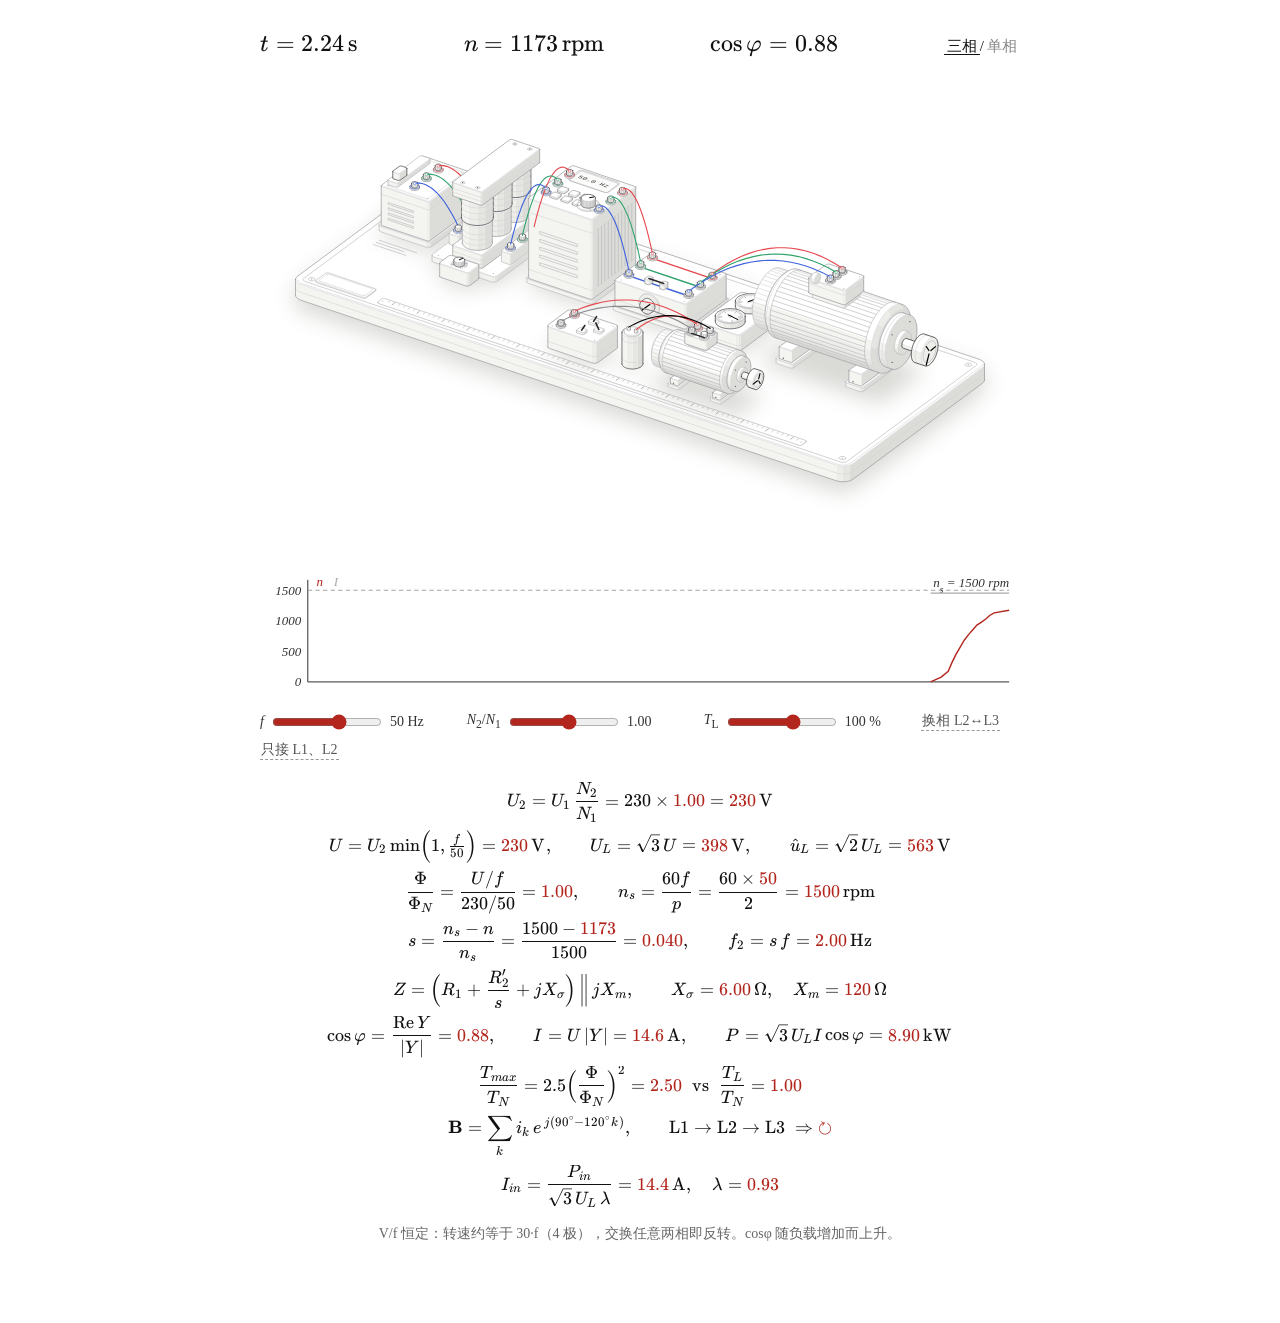
==== motor/index.html @ c5faca68 "Add motor test bench page Co-Authored-By: Claude Opus 5.5 <noreply@anthropic.com>" ====
<!doctype html><html lang="en"><head><meta charset="utf-8"><meta name="viewport" content="width=device-width, initial-scale=1"><title>电机实验台</title><style>
.iso{
  --anatomy-page:#0b0b0b;--anatomy-card:#131313;--anatomy-text:#a3a3a3;--anatomy-strong:#e6e6e6;--anatomy-muted:#6e6e6e;
  --anatomy-paper:#131313;--anatomy-face:#1b1b1b;--anatomy-top:#1c1c1c;
  --anatomy-shade-0:#0f0f0f;--anatomy-shade-1:#121212;--anatomy-shade-2:#151515;--anatomy-shade-3:#181818;
  --anatomy-lit-top:#262626;--anatomy-lit-shade:#1d1d1d;
  --anatomy-hi:#d4d4d4;--anatomy-mid:#6a6a6a;--anatomy-lo:#3e3e3e;--anatomy-faint:#2a2a2a;--anatomy-lit:#ffffff;
  --anatomy-halo:#050505;--anatomy-halo-opacity:.9;--anatomy-dot:#e6e6e6;
  --anatomy-red:#ff6b6b;--anatomy-green:#6be0a0;--anatomy-blue:#6b9bff;
  --anatomy-weight:.6px;--anatomy-ease:cubic-bezier(.32,.72,0,1);
  --anatomy-mono:ui-monospace,"SF Mono",Menlo,Consolas,monospace;
  --anatomy-lift:inset 0 1px 0 0 #ffffff0a,inset 0 0 0 1px #ffffff06,0 0 0 1px #00000026,0 1px 1px -.5px #00000014,0 3px 3px -1.5px #00000014,0 6px 6px -3px #00000014,0 12px 12px -6px #00000014;
}
.iso[data-theme="light"]{
  --anatomy-page:#f2f2ef;--anatomy-card:#fbfbfa;--anatomy-text:#57575a;--anatomy-strong:#18181a;--anatomy-muted:#8c8c90;
  --anatomy-paper:#fbfbfa;--anatomy-face:#ffffff;--anatomy-top:#ffffff;
  --anatomy-shade-0:#dcdcd9;--anatomy-shade-1:#e5e5e2;--anatomy-shade-2:#ededea;--anatomy-shade-3:#f4f4f1;
  --anatomy-lit-top:#ffffff;--anatomy-lit-shade:#eeeeeb;
  --anatomy-hi:#26262a;--anatomy-mid:#8a8a8f;--anatomy-lo:#b4b4b8;--anatomy-faint:#d4d4d6;--anatomy-lit:#000000;
  --anatomy-halo:#8a8a80;--anatomy-halo-opacity:.32;--anatomy-dot:#3a3a3e;
  --anatomy-red:#e5484d;--anatomy-green:#30a46c;--anatomy-blue:#3e63dd;
  --anatomy-lift:inset 0 1px 0 0 #ffffff,0 0 0 1px #0000000f,0 1px 1px -.5px #0000000a,0 3px 3px -1.5px #0000000a,0 6px 6px -3px #0000000a,0 12px 12px -6px #0000000a;
}
.iso-svg{display:block;width:100%;height:auto;overflow:visible}
.iso-svg path,.iso-svg circle{vector-effect:non-scaling-stroke}
.iso-fill{fill:var(--anatomy-paper);stroke:none}
.iso-solid[data-lit]>.iso-fill{fill:var(--anatomy-face)}
.iso-shade,.iso-top{stroke:none}
.iso-shade[data-shade="0"]{fill:var(--anatomy-shade-0)}
.iso-shade[data-shade="1"]{fill:var(--anatomy-shade-1)}
.iso-shade[data-shade="2"]{fill:var(--anatomy-shade-2)}
.iso-shade[data-shade="3"]{fill:var(--anatomy-shade-3)}
.iso-top{fill:var(--anatomy-top)}
.iso-solid[data-lit]>.iso-top{fill:var(--anatomy-lit-top)}
.iso-solid[data-lit]>.iso-shade{fill:var(--anatomy-lit-shade)}
.iso-solid[data-seamless]>.iso-shade,.iso-solid[data-seamless]>.iso-top{stroke-width:.4;stroke-linejoin:round}
.iso-solid[data-seamless]>.iso-shade[data-shade="0"]{stroke:var(--anatomy-shade-0)}
.iso-solid[data-seamless]>.iso-shade[data-shade="1"]{stroke:var(--anatomy-shade-1)}
.iso-solid[data-seamless]>.iso-shade[data-shade="2"]{stroke:var(--anatomy-shade-2)}
.iso-solid[data-seamless]>.iso-shade[data-shade="3"]{stroke:var(--anatomy-shade-3)}
.iso-solid[data-seamless]>.iso-top{stroke:var(--anatomy-top)}
.iso-solid[data-seamless][data-lit]>.iso-top{stroke:var(--anatomy-lit-top)}
.iso-solid[data-seamless][data-lit]>.iso-shade{stroke:var(--anatomy-lit-shade)}
.iso-solid[data-lit]>.iso-edge{stroke:var(--anatomy-lit)}
.iso-halo{fill:var(--anatomy-halo);stroke:none;filter:blur(9px);opacity:var(--anatomy-halo-opacity);transform:translateY(3px)}
.iso-line{fill:none;stroke:var(--anatomy-lo);stroke-width:var(--anatomy-weight);stroke-linecap:round;stroke-linejoin:round}
.iso-line[data-tone="hi"]{stroke:var(--anatomy-hi)}
.iso-line[data-tone="mid"]{stroke:var(--anatomy-mid)}
.iso-line[data-tone="lo"]{stroke:var(--anatomy-lo)}
.iso-line[data-tone="faint"]{stroke:var(--anatomy-faint)}
.iso-line[data-tone="lit"]{stroke:var(--anatomy-lit)}
.iso-line[data-tone="red"]{stroke:var(--anatomy-red)}
.iso-line[data-tone="green"]{stroke:var(--anatomy-green)}
.iso-line[data-tone="blue"]{stroke:var(--anatomy-blue)}
.iso-line[data-dotted]{stroke-dasharray:.01 3.5;stroke-width:1}
.iso-line[data-dashed]{stroke-dasharray:3 3}
.iso-line[data-flow]{stroke-dasharray:2 6}
.iso-wire-end{fill:var(--anatomy-paper);stroke:var(--anatomy-lo);stroke-width:var(--anatomy-weight)}
.iso-wire[data-tone="hi"] .iso-wire-end{stroke:var(--anatomy-hi)}
.iso-wire[data-tone="mid"] .iso-wire-end{stroke:var(--anatomy-mid)}
.iso-wire[data-tone="faint"] .iso-wire-end{stroke:var(--anatomy-faint)}
.iso-wire[data-tone="lit"] .iso-wire-end{stroke:var(--anatomy-lit)}
.iso-dots circle{fill:var(--anatomy-dot);stroke:none;opacity:.32}
.iso-dots[data-tone="hi"] circle{opacity:.85}
.iso-dots[data-tone="mid"] circle{opacity:.45}
.iso-dots[data-tone="lo"] circle{opacity:.22}
.iso-dots[data-tone="faint"] circle{opacity:.12}
.iso-face-text{fill:var(--anatomy-mid);font-family:var(--anatomy-mono);letter-spacing:.04em}
.iso-face-text[data-tone="hi"]{fill:var(--anatomy-hi)}
.iso-face-text[data-tone="lo"]{fill:var(--anatomy-lo)}
.iso-face-text[data-tone="faint"]{fill:var(--anatomy-faint)}
.tb-body{fill:var(--anatomy-shade-2);stroke:none}
.tb-shine{fill:var(--anatomy-top);stroke:none}
.tb-shade{fill:var(--anatomy-shade-0);stroke:none}
.tb-ring{fill:none;stroke:var(--anatomy-lo);stroke-width:.45;stroke-linecap:butt;stroke-linejoin:round}
.tb-ring[data-tone="mid"]{stroke:var(--anatomy-mid)}
.tb-ring[data-tone="faint"]{stroke:var(--anatomy-faint)}
.tb-ring[data-tone="hi"]{stroke:var(--anatomy-hi)}
@keyframes iso-flow{to{stroke-dashoffset:-32}}
@keyframes iso-pulse{0%,100%{opacity:.18}12%{opacity:1}40%{opacity:.18}}
.iso-line[data-flow]{animation:iso-flow 1600ms linear infinite}
.iso-dots circle[data-pulse]{animation:iso-pulse 1600ms steps(1,end) infinite;animation-delay:var(--pulse-at,0ms)}
.iso-figure{margin:32px 0 36px}
.iso-plate{position:relative;padding:52px 24px;border-radius:0;background:var(--anatomy-card);box-shadow:0 0 0 1px var(--anatomy-mid);--anatomy-paper:var(--anatomy-card)}
.iso-plate-corners{position:absolute;inset:18px 20px;pointer-events:none}
.iso-plate-corner{position:absolute;color:var(--anatomy-muted);font-family:var(--anatomy-mono);font-size:10.5px;line-height:1;letter-spacing:.04em;white-space:nowrap}
.iso-plate-corner[data-corner="fig"]{top:0;left:0;color:var(--anatomy-text)}
.iso-plate-corner[data-corner="title"]{top:0;right:0;text-transform:uppercase;letter-spacing:.1em}
.iso-plate-corner[data-corner="hint"]{bottom:0;left:0;text-transform:uppercase;letter-spacing:.1em}
.iso-plate-corner[data-corner="readout"]{right:0;bottom:0;color:var(--anatomy-text);font-variant-numeric:tabular-nums}
.iso-plate .iso-svg{margin:0 auto}
.iso-legend{display:grid;gap:8px;margin-top:12px;color:var(--anatomy-muted);font-size:13px;line-height:1.55}
.iso-keys{display:flex;flex-wrap:wrap;gap:6px 18px}
.iso-key{display:inline-flex;align-items:center;gap:7px}
.iso-swatch{width:16px;height:10px;flex:none;overflow:visible}
.iso-swatch path{fill:none;stroke:var(--anatomy-hi);stroke-width:1;vector-effect:non-scaling-stroke;stroke-linejoin:round;stroke-linecap:round}
.iso-swatch[data-mark="raised"] path,.iso-swatch[data-mark="flat"] path{stroke:var(--anatomy-mid)}
.iso-swatch[data-mark="lit"] path{stroke:var(--anatomy-lit)}
.iso-swatch[data-mark="dim"] path{stroke:var(--anatomy-lo)}
.iso-swatch[data-mark="dotted"] path{stroke-dasharray:.01 3;stroke-width:1.4}
.iso-swatch[data-mark="dashed"] path{stroke-dasharray:3 2.5}
.iso-swatch[data-mark="red"] path{stroke:var(--anatomy-red)}
.iso-swatch[data-mark="green"] path{stroke:var(--anatomy-green)}
.iso-swatch[data-mark="blue"] path{stroke:var(--anatomy-blue)}
.iso-swatch-crease{stroke:var(--anatomy-lo)!important}
@media (max-width:560px){.iso-plate{padding:48px 12px 70px}.iso-plate-corner[data-corner="hint"]{bottom:18px}}
@media (prefers-reduced-motion:reduce){.iso-line[data-flow],.iso-dots circle[data-pulse]{animation:none}}

*{box-sizing:border-box}
html{color-scheme:dark}
body[data-theme="light"]{color-scheme:light}
body{margin:0;background:var(--anatomy-page);color:var(--anatomy-text);font:14px/1.6 ui-sans-serif,system-ui,-apple-system,"Segoe UI",sans-serif;-webkit-font-smoothing:antialiased}
.iso-page{width:min(760px,100% - 32px);margin:64px auto 96px}
</style></head><body class="iso" data-theme="light"><main class="iso-page"><style>
.ph-wire{fill:none;stroke-width:1.1;stroke-linecap:round;transition:opacity .4s}
.ph-bus{fill:none;stroke-width:1.4;stroke-linecap:round;stroke-linejoin:round}
.ph-blade{fill:none;stroke:var(--anatomy-hi);stroke-width:1.6;stroke-linecap:round}
.ph-end{stroke-width:.6;fill:var(--anatomy-card)}
[data-ph="red"]{stroke:var(--anatomy-red)}[data-ph="green"]{stroke:var(--anatomy-green)}[data-ph="blue"]{stroke:var(--anatomy-blue)}
.ph-wire[data-dead]{opacity:.28;stroke-dasharray:2 2.4}
.mb-ctl{display:grid;grid-template-columns:repeat(auto-fit,minmax(260px,1fr));gap:10px 22px;margin:18px 0 6px;font:12px/1.4 var(--anatomy-mono);color:var(--anatomy-muted)}
.mb-ctl label{display:flex;align-items:center;gap:10px}
.mb-ctl label span:first-child{width:7.5em;color:var(--anatomy-text)}
.mb-ctl input[type=range]{flex:1;accent-color:var(--anatomy-text)}
.mb-ctl output{width:5.2em;text-align:right;color:var(--anatomy-text);font-variant-numeric:tabular-nums}
.mb-btns{display:flex;flex-wrap:wrap;gap:8px;margin:6px 0 4px}
.mb-btns button{font:12px var(--anatomy-mono);color:var(--anatomy-text);background:transparent;border:1px solid var(--anatomy-mid);padding:6px 12px;cursor:pointer}
.mb-btns button[aria-pressed=true]{background:var(--anatomy-text);color:var(--anatomy-card)}
.mb-grid{display:grid;grid-template-columns:repeat(4,minmax(0,1fr));gap:1px;background:var(--anatomy-faint);border:1px solid var(--anatomy-faint);margin:14px 0 4px}
.mb-grid div{background:var(--anatomy-card);padding:8px 10px;font:11px/1.3 var(--anatomy-mono);color:var(--anatomy-muted)}
@media (max-width:560px){.mb-grid{grid-template-columns:repeat(2,minmax(0,1fr))}}
.mb-grid b{display:block;font-weight:500;font-size:16px;color:var(--anatomy-text);font-variant-numeric:tabular-nums;margin-top:2px}
.mb-field{display:grid;grid-template-columns:minmax(0,220fr) minmax(0,420fr);gap:14px;margin:14px 0 4px}
@media (max-width:560px){.mb-field{grid-template-columns:1fr}}
.mb-field figure{margin:0;border:1px solid var(--anatomy-faint);padding:6px}
.mb-field svg{display:block;width:100%;height:auto}
.mb-field figcaption{font:11px/1.4 var(--anatomy-mono);color:var(--anatomy-muted);margin-top:4px}
.fx-axis{stroke:var(--anatomy-faint);stroke-width:.8}.fx-ring{fill:none;stroke:var(--anatomy-lo);stroke-width:.8}
.fx-ph{stroke-width:2.2;stroke-linecap:round}.fx-res{stroke:var(--anatomy-lit);stroke-width:3;stroke-linecap:round}
.fx-tip{fill:var(--anatomy-lit)}.fx-rot{fill:var(--anatomy-card);stroke:var(--anatomy-lit);stroke-width:1.4}
.fx-lab{font:11px var(--anatomy-mono);fill:var(--anatomy-muted)}.fx-w{fill:none;stroke-width:1.6}.fx-w[data-dead]{opacity:.35;stroke-dasharray:3 3}
.fx-now{stroke:var(--anatomy-mid);stroke-width:.8;stroke-dasharray:2 2}
.mb-eq{margin:16px 0 0;font-size:13px;line-height:1.75}
.mb-eq h3{font-size:13px;font-weight:600;margin:0 0 4px}
.mb-eq ol{margin:0;padding-left:1.4em}.mb-eq i{font-style:normal;font-family:var(--anatomy-mono);color:var(--anatomy-text);background:var(--anatomy-faint);padding:0 3px}
.mb-mains figure{margin:14px 0 0;border:1px solid var(--anatomy-faint);padding:6px}.mb-mains svg{display:block;width:100%;height:auto}.mb-mains figcaption{font:11px/1.5 var(--anatomy-mono);color:var(--anatomy-muted);margin-top:4px}
.fx-ref{stroke:var(--anatomy-lo);stroke-width:.7;stroke-dasharray:3 3}.fx-ll{fill:none;stroke:var(--anatomy-lit);stroke-width:2}
.mb-msg{font-size:13px;color:var(--anatomy-muted);margin:8px 0 0;min-height:2.6em}

[data-ph="n"]{stroke:var(--anatomy-mid)}[data-ph="aux"]{stroke:var(--anatomy-lit)}[data-ph="mid1"]{stroke:var(--anatomy-hi)}
.ph-wire[data-off]{opacity:.28;stroke-dasharray:2 2.4}
.mb-1ph{margin:22px 0 0;padding-top:14px;border-top:1px solid var(--anatomy-faint)}
.mb-1ph h3{font-size:13px;font-weight:600;margin:0 0 8px}
.fx-ell{fill:none;stroke:var(--anatomy-lo);stroke-width:1;stroke-dasharray:3 3}
.mb-cmp{width:100%;border-collapse:collapse;font-size:12.5px;margin:12px 0 0}
.mb-cmp th,.mb-cmp td{border:1px solid var(--anatomy-faint);padding:5px 8px;text-align:left;vertical-align:top}
.mb-cmp th{font-weight:500;color:var(--anatomy-muted)}

body{background:#fff}
.iso-page{margin:28px auto 64px}
.cl{font-family:"Latin Modern Roman","CMU Serif","Times New Roman",serif;color:#111}
.cl-top{display:flex;justify-content:space-between;align-items:baseline;font-size:20px;gap:12px;flex-wrap:wrap}
.cl-mode{font-size:15px}.cl-mode a{cursor:pointer;color:#888;text-decoration:none;padding:0 3px}.cl-mode a[data-on]{color:#111;border-bottom:1px solid #111}
.cl .iso-stage{margin:6px 0 0}
.cl-hist{display:block;width:100%;height:auto;margin:4px 0 0}
.cl-hist text{font:italic 12px "Latin Modern Roman","CMU Serif","Times New Roman",serif;fill:#333}
.cl-ctl{display:flex;flex-wrap:wrap;gap:6px 18px;align-items:center;font-size:14px;margin:10px 0 2px;color:#333}
.cl-ctl[hidden]{display:none}
.cl-ctl label{display:flex;align-items:center;gap:6px}
.cl-ctl input[type=range]{width:110px;accent-color:#b3261e}
.cl-ctl output{min-width:4.2em;font-variant-numeric:tabular-nums}
.cl-ctl button{font:14px "Latin Modern Roman","CMU Serif","Times New Roman",serif;background:none;border:0;border-bottom:1px dashed #999;padding:0 1px;color:#555;cursor:pointer}
.cl-ctl button[aria-pressed=true]{color:#b3261e;border-bottom:1px solid #b3261e}
.cl-eq{margin:14px 0 0;font-size:15px;overflow-x:auto}
.cl-eq .katex-display{margin:.55em 0;overflow-x:auto;overflow-y:hidden}
.cl-say{font-size:14px;color:#666;margin:8px 0 0;min-height:2.6em;text-align:center}
.cl-hidden{display:none}
@media (max-width:600px){.cl-top{font-size:15px}.cl-eq{font-size:13px}.cl-eq .katex-display{margin:.35em 0}}
</style>
<style>@font-face{font-family:KaTeX_AMS;font-style:normal;font-weight:400;src:url([data-uri]) format("woff2")}@font-face{font-family:KaTeX_Caligraphic;font-style:normal;font-weight:700;src:url([data-uri]) format("woff2")}@font-face{font-family:KaTeX_Caligraphic;font-style:normal;font-weight:400;src:url([data-uri]) format("woff2")}@font-face{font-family:KaTeX_Fraktur;font-style:normal;font-weight:700;src:url([data-uri]) format("woff2")}@font-face{font-family:KaTeX_Fraktur;font-style:normal;font-weight:400;src:url([data-uri]) format("woff2")}@font-face{font-family:KaTeX_Main;font-style:normal;font-weight:700;src:url([data-uri]) format("woff2")}@font-face{font-family:KaTeX_Main;font-style:italic;font-weight:700;src:url([data-uri]) format("woff2")}@font-face{font-family:KaTeX_Main;font-style:italic;font-weight:400;src:url([data-uri]) format("woff2")}@font-face{font-family:KaTeX_Main;font-style:normal;font-weight:400;src:url([data-uri]) format("woff2")}@font-face{font-family:KaTeX_Math;font-style:italic;font-weight:700;src:url([data-uri]) format("woff2")}@font-face{font-family:KaTeX_Math;font-style:italic;font-weight:400;src:url([data-uri]) format("woff2")}@font-face{font-family:"KaTeX_SansSerif";font-style:normal;font-weight:700;src:url([data-uri]) format("woff2")}@font-face{font-family:"KaTeX_SansSerif";font-style:italic;font-weight:400;src:url([data-uri]) format("woff2")}@font-face{font-family:"KaTeX_SansSerif";font-style:normal;font-weight:400;src:url([data-uri]) format("woff2")}@font-face{font-family:KaTeX_Script;font-style:normal;font-weight:400;src:url([data-uri]) format("woff2")}@font-face{font-family:KaTeX_Size1;font-style:normal;font-weight:400;src:url([data-uri]) format("woff2")}@font-face{font-family:KaTeX_Size2;font-style:normal;font-weight:400;src:url([data-uri]) format("woff2")}@font-face{font-family:KaTeX_Size3;font-style:normal;font-weight:400;src:url([data-uri]) format("woff2")}@font-face{font-family:KaTeX_Size4;font-style:normal;font-weight:400;src:url([data-uri]) format("woff2")}@font-face{font-family:KaTeX_Typewriter;font-style:normal;font-weight:400;src:url([data-uri]) format("woff2")}.katex{font:normal 1.21em KaTeX_Main,Times New Roman,serif;line-height:1.2;text-indent:0;text-rendering:auto}.katex *{-ms-high-contrast-adjust:none!important;border-color:currentColor}.katex .katex-version:after{content:"0.16.11"}.katex .katex-mathml{clip:rect(1px,1px,1px,1px);border:0;height:1px;overflow:hidden;padding:0;position:absolute;width:1px}.katex .katex-html>.newline{display:block}.katex .base{position:relative;white-space:nowrap;width:-webkit-min-content;width:-moz-min-content;width:min-content}.katex .base,.katex .strut{display:inline-block}.katex .textbf{font-weight:700}.katex .textit{font-style:italic}.katex .textrm{font-family:KaTeX_Main}.katex .textsf{font-family:KaTeX_SansSerif}.katex .texttt{font-family:KaTeX_Typewriter}.katex .mathnormal{font-family:KaTeX_Math;font-style:italic}.katex .mathit{font-family:KaTeX_Main;font-style:italic}.katex .mathrm{font-style:normal}.katex .mathbf{font-family:KaTeX_Main;font-weight:700}.katex .boldsymbol{font-family:KaTeX_Math;font-style:italic;font-weight:700}.katex .amsrm,.katex .mathbb,.katex .textbb{font-family:KaTeX_AMS}.katex .mathcal{font-family:KaTeX_Caligraphic}.katex .mathfrak,.katex .textfrak{font-family:KaTeX_Fraktur}.katex .mathboldfrak,.katex .textboldfrak{font-family:KaTeX_Fraktur;font-weight:700}.katex .mathtt{font-family:KaTeX_Typewriter}.katex .mathscr,.katex .textscr{font-family:KaTeX_Script}.katex .mathsf,.katex .textsf{font-family:KaTeX_SansSerif}.katex .mathboldsf,.katex .textboldsf{font-family:KaTeX_SansSerif;font-weight:700}.katex .mathitsf,.katex .textitsf{font-family:KaTeX_SansSerif;font-style:italic}.katex .mainrm{font-family:KaTeX_Main;font-style:normal}.katex .vlist-t{border-collapse:collapse;display:inline-table;table-layout:fixed}.katex .vlist-r{display:table-row}.katex .vlist{display:table-cell;position:relative;vertical-align:bottom}.katex .vlist>span{display:block;height:0;position:relative}.katex .vlist>span>span{display:inline-block}.katex .vlist>span>.pstrut{overflow:hidden;width:0}.katex .vlist-t2{margin-right:-2px}.katex .vlist-s{display:table-cell;font-size:1px;min-width:2px;vertical-align:bottom;width:2px}.katex .vbox{align-items:baseline;display:inline-flex;flex-direction:column}.katex .hbox{width:100%}.katex .hbox,.katex .thinbox{display:inline-flex;flex-direction:row}.katex .thinbox{max-width:0;width:0}.katex .msupsub{text-align:left}.katex .mfrac>span>span{text-align:center}.katex .mfrac .frac-line{border-bottom-style:solid;display:inline-block;width:100%}.katex .hdashline,.katex .hline,.katex .mfrac .frac-line,.katex .overline .overline-line,.katex .rule,.katex .underline .underline-line{min-height:1px}.katex .mspace{display:inline-block}.katex .clap,.katex .llap,.katex .rlap{position:relative;width:0}.katex .clap>.inner,.katex .llap>.inner,.katex .rlap>.inner{position:absolute}.katex .clap>.fix,.katex .llap>.fix,.katex .rlap>.fix{display:inline-block}.katex .llap>.inner{right:0}.katex .clap>.inner,.katex .rlap>.inner{left:0}.katex .clap>.inner>span{margin-left:-50%;margin-right:50%}.katex .rule{border:0 solid;display:inline-block;position:relative}.katex .hline,.katex .overline .overline-line,.katex .underline .underline-line{border-bottom-style:solid;display:inline-block;width:100%}.katex .hdashline{border-bottom-style:dashed;display:inline-block;width:100%}.katex .sqrt>.root{margin-left:.2777777778em;margin-right:-.5555555556em}.katex .fontsize-ensurer.reset-size1.size1,.katex .sizing.reset-size1.size1{font-size:1em}.katex .fontsize-ensurer.reset-size1.size2,.katex .sizing.reset-size1.size2{font-size:1.2em}.katex .fontsize-ensurer.reset-size1.size3,.katex .sizing.reset-size1.size3{font-size:1.4em}.katex .fontsize-ensurer.reset-size1.size4,.katex .sizing.reset-size1.size4{font-size:1.6em}.katex .fontsize-ensurer.reset-size1.size5,.katex .sizing.reset-size1.size5{font-size:1.8em}.katex .fontsize-ensurer.reset-size1.size6,.katex .sizing.reset-size1.size6{font-size:2em}.katex .fontsize-ensurer.reset-size1.size7,.katex .sizing.reset-size1.size7{font-size:2.4em}.katex .fontsize-ensurer.reset-size1.size8,.katex .sizing.reset-size1.size8{font-size:2.88em}.katex .fontsize-ensurer.reset-size1.size9,.katex .sizing.reset-size1.size9{font-size:3.456em}.katex .fontsize-ensurer.reset-size1.size10,.katex .sizing.reset-size1.size10{font-size:4.148em}.katex .fontsize-ensurer.reset-size1.size11,.katex .sizing.reset-size1.size11{font-size:4.976em}.katex .fontsize-ensurer.reset-size2.size1,.katex .sizing.reset-size2.size1{font-size:.8333333333em}.katex .fontsize-ensurer.reset-size2.size2,.katex .sizing.reset-size2.size2{font-size:1em}.katex .fontsize-ensurer.reset-size2.size3,.katex .sizing.reset-size2.size3{font-size:1.1666666667em}.katex .fontsize-ensurer.reset-size2.size4,.katex .sizing.reset-size2.size4{font-size:1.3333333333em}.katex .fontsize-ensurer.reset-size2.size5,.katex .sizing.reset-size2.size5{font-size:1.5em}.katex .fontsize-ensurer.reset-size2.size6,.katex .sizing.reset-size2.size6{font-size:1.6666666667em}.katex .fontsize-ensurer.reset-size2.size7,.katex .sizing.reset-size2.size7{font-size:2em}.katex .fontsize-ensurer.reset-size2.size8,.katex .sizing.reset-size2.size8{font-size:2.4em}.katex .fontsize-ensurer.reset-size2.size9,.katex .sizing.reset-size2.size9{font-size:2.88em}.katex .fontsize-ensurer.reset-size2.size10,.katex .sizing.reset-size2.size10{font-size:3.4566666667em}.katex .fontsize-ensurer.reset-size2.size11,.katex .sizing.reset-size2.size11{font-size:4.1466666667em}.katex .fontsize-ensurer.reset-size3.size1,.katex .sizing.reset-size3.size1{font-size:.7142857143em}.katex .fontsize-ensurer.reset-size3.size2,.katex .sizing.reset-size3.size2{font-size:.8571428571em}.katex .fontsize-ensurer.reset-size3.size3,.katex .sizing.reset-size3.size3{font-size:1em}.katex .fontsize-ensurer.reset-size3.size4,.katex .sizing.reset-size3.size4{font-size:1.1428571429em}.katex .fontsize-ensurer.reset-size3.size5,.katex .sizing.reset-size3.size5{font-size:1.2857142857em}.katex .fontsize-ensurer.reset-size3.size6,.katex .sizing.reset-size3.size6{font-size:1.4285714286em}.katex .fontsize-ensurer.reset-size3.size7,.katex .sizing.reset-size3.size7{font-size:1.7142857143em}.katex .fontsize-ensurer.reset-size3.size8,.katex .sizing.reset-size3.size8{font-size:2.0571428571em}.katex .fontsize-ensurer.reset-size3.size9,.katex .sizing.reset-size3.size9{font-size:2.4685714286em}.katex .fontsize-ensurer.reset-size3.size10,.katex .sizing.reset-size3.size10{font-size:2.9628571429em}.katex .fontsize-ensurer.reset-size3.size11,.katex .sizing.reset-size3.size11{font-size:3.5542857143em}.katex .fontsize-ensurer.reset-size4.size1,.katex .sizing.reset-size4.size1{font-size:.625em}.katex .fontsize-ensurer.reset-size4.size2,.katex .sizing.reset-size4.size2{font-size:.75em}.katex .fontsize-ensurer.reset-size4.size3,.katex .sizing.reset-size4.size3{font-size:.875em}.katex .fontsize-ensurer.reset-size4.size4,.katex .sizing.reset-size4.size4{font-size:1em}.katex .fontsize-ensurer.reset-size4.size5,.katex .sizing.reset-size4.size5{font-size:1.125em}.katex .fontsize-ensurer.reset-size4.size6,.katex .sizing.reset-size4.size6{font-size:1.25em}.katex .fontsize-ensurer.reset-size4.size7,.katex .sizing.reset-size4.size7{font-size:1.5em}.katex .fontsize-ensurer.reset-size4.size8,.katex .sizing.reset-size4.size8{font-size:1.8em}.katex .fontsize-ensurer.reset-size4.size9,.katex .sizing.reset-size4.size9{font-size:2.16em}.katex .fontsize-ensurer.reset-size4.size10,.katex .sizing.reset-size4.size10{font-size:2.5925em}.katex .fontsize-ensurer.reset-size4.size11,.katex .sizing.reset-size4.size11{font-size:3.11em}.katex .fontsize-ensurer.reset-size5.size1,.katex .sizing.reset-size5.size1{font-size:.5555555556em}.katex .fontsize-ensurer.reset-size5.size2,.katex .sizing.reset-size5.size2{font-size:.6666666667em}.katex .fontsize-ensurer.reset-size5.size3,.katex .sizing.reset-size5.size3{font-size:.7777777778em}.katex .fontsize-ensurer.reset-size5.size4,.katex .sizing.reset-size5.size4{font-size:.8888888889em}.katex .fontsize-ensurer.reset-size5.size5,.katex .sizing.reset-size5.size5{font-size:1em}.katex .fontsize-ensurer.reset-size5.size6,.katex .sizing.reset-size5.size6{font-size:1.1111111111em}.katex .fontsize-ensurer.reset-size5.size7,.katex .sizing.reset-size5.size7{font-size:1.3333333333em}.katex .fontsize-ensurer.reset-size5.size8,.katex .sizing.reset-size5.size8{font-size:1.6em}.katex .fontsize-ensurer.reset-size5.size9,.katex .sizing.reset-size5.size9{font-size:1.92em}.katex .fontsize-ensurer.reset-size5.size10,.katex .sizing.reset-size5.size10{font-size:2.3044444444em}.katex .fontsize-ensurer.reset-size5.size11,.katex .sizing.reset-size5.size11{font-size:2.7644444444em}.katex .fontsize-ensurer.reset-size6.size1,.katex .sizing.reset-size6.size1{font-size:.5em}.katex .fontsize-ensurer.reset-size6.size2,.katex .sizing.reset-size6.size2{font-size:.6em}.katex .fontsize-ensurer.reset-size6.size3,.katex .sizing.reset-size6.size3{font-size:.7em}.katex .fontsize-ensurer.reset-size6.size4,.katex .sizing.reset-size6.size4{font-size:.8em}.katex .fontsize-ensurer.reset-size6.size5,.katex .sizing.reset-size6.size5{font-size:.9em}.katex .fontsize-ensurer.reset-size6.size6,.katex .sizing.reset-size6.size6{font-size:1em}.katex .fontsize-ensurer.reset-size6.size7,.katex .sizing.reset-size6.size7{font-size:1.2em}.katex .fontsize-ensurer.reset-size6.size8,.katex .sizing.reset-size6.size8{font-size:1.44em}.katex .fontsize-ensurer.reset-size6.size9,.katex .sizing.reset-size6.size9{font-size:1.728em}.katex .fontsize-ensurer.reset-size6.size10,.katex .sizing.reset-size6.size10{font-size:2.074em}.katex .fontsize-ensurer.reset-size6.size11,.katex .sizing.reset-size6.size11{font-size:2.488em}.katex .fontsize-ensurer.reset-size7.size1,.katex .sizing.reset-size7.size1{font-size:.4166666667em}.katex .fontsize-ensurer.reset-size7.size2,.katex .sizing.reset-size7.size2{font-size:.5em}.katex .fontsize-ensurer.reset-size7.size3,.katex .sizing.reset-size7.size3{font-size:.5833333333em}.katex .fontsize-ensurer.reset-size7.size4,.katex .sizing.reset-size7.size4{font-size:.6666666667em}.katex .fontsize-ensurer.reset-size7.size5,.katex .sizing.reset-size7.size5{font-size:.75em}.katex .fontsize-ensurer.reset-size7.size6,.katex .sizing.reset-size7.size6{font-size:.8333333333em}.katex .fontsize-ensurer.reset-size7.size7,.katex .sizing.reset-size7.size7{font-size:1em}.katex .fontsize-ensurer.reset-size7.size8,.katex .sizing.reset-size7.size8{font-size:1.2em}.katex .fontsize-ensurer.reset-size7.size9,.katex .sizing.reset-size7.size9{font-size:1.44em}.katex .fontsize-ensurer.reset-size7.size10,.katex .sizing.reset-size7.size10{font-size:1.7283333333em}.katex .fontsize-ensurer.reset-size7.size11,.katex .sizing.reset-size7.size11{font-size:2.0733333333em}.katex .fontsize-ensurer.reset-size8.size1,.katex .sizing.reset-size8.size1{font-size:.3472222222em}.katex .fontsize-ensurer.reset-size8.size2,.katex .sizing.reset-size8.size2{font-size:.4166666667em}.katex .fontsize-ensurer.reset-size8.size3,.katex .sizing.reset-size8.size3{font-size:.4861111111em}.katex .fontsize-ensurer.reset-size8.size4,.katex .sizing.reset-size8.size4{font-size:.5555555556em}.katex .fontsize-ensurer.reset-size8.size5,.katex .sizing.reset-size8.size5{font-size:.625em}.katex .fontsize-ensurer.reset-size8.size6,.katex .sizing.reset-size8.size6{font-size:.6944444444em}.katex .fontsize-ensurer.reset-size8.size7,.katex .sizing.reset-size8.size7{font-size:.8333333333em}.katex .fontsize-ensurer.reset-size8.size8,.katex .sizing.reset-size8.size8{font-size:1em}.katex .fontsize-ensurer.reset-size8.size9,.katex .sizing.reset-size8.size9{font-size:1.2em}.katex .fontsize-ensurer.reset-size8.size10,.katex .sizing.reset-size8.size10{font-size:1.4402777778em}.katex .fontsize-ensurer.reset-size8.size11,.katex .sizing.reset-size8.size11{font-size:1.7277777778em}.katex .fontsize-ensurer.reset-size9.size1,.katex .sizing.reset-size9.size1{font-size:.2893518519em}.katex .fontsize-ensurer.reset-size9.size2,.katex .sizing.reset-size9.size2{font-size:.3472222222em}.katex .fontsize-ensurer.reset-size9.size3,.katex .sizing.reset-size9.size3{font-size:.4050925926em}.katex .fontsize-ensurer.reset-size9.size4,.katex .sizing.reset-size9.size4{font-size:.462962963em}.katex .fontsize-ensurer.reset-size9.size5,.katex .sizing.reset-size9.size5{font-size:.5208333333em}.katex .fontsize-ensurer.reset-size9.size6,.katex .sizing.reset-size9.size6{font-size:.5787037037em}.katex .fontsize-ensurer.reset-size9.size7,.katex .sizing.reset-size9.size7{font-size:.6944444444em}.katex .fontsize-ensurer.reset-size9.size8,.katex .sizing.reset-size9.size8{font-size:.8333333333em}.katex .fontsize-ensurer.reset-size9.size9,.katex .sizing.reset-size9.size9{font-size:1em}.katex .fontsize-ensurer.reset-size9.size10,.katex .sizing.reset-size9.size10{font-size:1.2002314815em}.katex .fontsize-ensurer.reset-size9.size11,.katex .sizing.reset-size9.size11{font-size:1.4398148148em}.katex .fontsize-ensurer.reset-size10.size1,.katex .sizing.reset-size10.size1{font-size:.2410800386em}.katex .fontsize-ensurer.reset-size10.size2,.katex .sizing.reset-size10.size2{font-size:.2892960463em}.katex .fontsize-ensurer.reset-size10.size3,.katex .sizing.reset-size10.size3{font-size:.337512054em}.katex .fontsize-ensurer.reset-size10.size4,.katex .sizing.reset-size10.size4{font-size:.3857280617em}.katex .fontsize-ensurer.reset-size10.size5,.katex .sizing.reset-size10.size5{font-size:.4339440694em}.katex .fontsize-ensurer.reset-size10.size6,.katex .sizing.reset-size10.size6{font-size:.4821600771em}.katex .fontsize-ensurer.reset-size10.size7,.katex .sizing.reset-size10.size7{font-size:.5785920926em}.katex .fontsize-ensurer.reset-size10.size8,.katex .sizing.reset-size10.size8{font-size:.6943105111em}.katex .fontsize-ensurer.reset-size10.size9,.katex .sizing.reset-size10.size9{font-size:.8331726133em}.katex .fontsize-ensurer.reset-size10.size10,.katex .sizing.reset-size10.size10{font-size:1em}.katex .fontsize-ensurer.reset-size10.size11,.katex .sizing.reset-size10.size11{font-size:1.1996142719em}.katex .fontsize-ensurer.reset-size11.size1,.katex .sizing.reset-size11.size1{font-size:.2009646302em}.katex .fontsize-ensurer.reset-size11.size2,.katex .sizing.reset-size11.size2{font-size:.2411575563em}.katex .fontsize-ensurer.reset-size11.size3,.katex .sizing.reset-size11.size3{font-size:.2813504823em}.katex .fontsize-ensurer.reset-size11.size4,.katex .sizing.reset-size11.size4{font-size:.3215434084em}.katex .fontsize-ensurer.reset-size11.size5,.katex .sizing.reset-size11.size5{font-size:.3617363344em}.katex .fontsize-ensurer.reset-size11.size6,.katex .sizing.reset-size11.size6{font-size:.4019292605em}.katex .fontsize-ensurer.reset-size11.size7,.katex .sizing.reset-size11.size7{font-size:.4823151125em}.katex .fontsize-ensurer.reset-size11.size8,.katex .sizing.reset-size11.size8{font-size:.578778135em}.katex .fontsize-ensurer.reset-size11.size9,.katex .sizing.reset-size11.size9{font-size:.6945337621em}.katex .fontsize-ensurer.reset-size11.size10,.katex .sizing.reset-size11.size10{font-size:.8336012862em}.katex .fontsize-ensurer.reset-size11.size11,.katex .sizing.reset-size11.size11{font-size:1em}.katex .delimsizing.size1{font-family:KaTeX_Size1}.katex .delimsizing.size2{font-family:KaTeX_Size2}.katex .delimsizing.size3{font-family:KaTeX_Size3}.katex .delimsizing.size4{font-family:KaTeX_Size4}.katex .delimsizing.mult .delim-size1>span{font-family:KaTeX_Size1}.katex .delimsizing.mult .delim-size4>span{font-family:KaTeX_Size4}.katex .nulldelimiter{display:inline-block;width:.12em}.katex .delimcenter,.katex .op-symbol{position:relative}.katex .op-symbol.small-op{font-family:KaTeX_Size1}.katex .op-symbol.large-op{font-family:KaTeX_Size2}.katex .accent>.vlist-t,.katex .op-limits>.vlist-t{text-align:center}.katex .accent .accent-body{position:relative}.katex .accent .accent-body:not(.accent-full){width:0}.katex .overlay{display:block}.katex .mtable .vertical-separator{display:inline-block;min-width:1px}.katex .mtable .arraycolsep{display:inline-block}.katex .mtable .col-align-c>.vlist-t{text-align:center}.katex .mtable .col-align-l>.vlist-t{text-align:left}.katex .mtable .col-align-r>.vlist-t{text-align:right}.katex .svg-align{text-align:left}.katex svg{fill:currentColor;stroke:currentColor;fill-rule:nonzero;fill-opacity:1;stroke-width:1;stroke-linecap:butt;stroke-linejoin:miter;stroke-miterlimit:4;stroke-dasharray:none;stroke-dashoffset:0;stroke-opacity:1;display:block;height:inherit;position:absolute;width:100%}.katex svg path{stroke:none}.katex img{border-style:none;max-height:none;max-width:none;min-height:0;min-width:0}.katex .stretchy{display:block;overflow:hidden;position:relative;width:100%}.katex .stretchy:after,.katex .stretchy:before{content:""}.katex .hide-tail{overflow:hidden;position:relative;width:100%}.katex .halfarrow-left{left:0;overflow:hidden;position:absolute;width:50.2%}.katex .halfarrow-right{overflow:hidden;position:absolute;right:0;width:50.2%}.katex .brace-left{left:0;overflow:hidden;position:absolute;width:25.1%}.katex .brace-center{left:25%;overflow:hidden;position:absolute;width:50%}.katex .brace-right{overflow:hidden;position:absolute;right:0;width:25.1%}.katex .x-arrow-pad{padding:0 .5em}.katex .cd-arrow-pad{padding:0 .55556em 0 .27778em}.katex .mover,.katex .munder,.katex .x-arrow{text-align:center}.katex .boxpad{padding:0 .3em}.katex .fbox,.katex .fcolorbox{border:.04em solid;box-sizing:border-box}.katex .cancel-pad{padding:0 .2em}.katex .cancel-lap{margin-left:-.2em;margin-right:-.2em}.katex .sout{border-bottom-style:solid;border-bottom-width:.08em}.katex .angl{border-right:.049em solid;border-top:.049em solid;box-sizing:border-box;margin-right:.03889em}.katex .anglpad{padding:0 .03889em}.katex .eqn-num:before{content:"(" counter(katexEqnNo) ")";counter-increment:katexEqnNo}.katex .mml-eqn-num:before{content:"(" counter(mmlEqnNo) ")";counter-increment:mmlEqnNo}.katex .mtr-glue{width:50%}.katex .cd-vert-arrow{display:inline-block;position:relative}.katex .cd-label-left{display:inline-block;position:absolute;right:calc(50% + .3em);text-align:left}.katex .cd-label-right{display:inline-block;left:calc(50% + .3em);position:absolute;text-align:right}.katex-display{display:block;margin:1em 0;text-align:center}.katex-display>.katex{display:block;text-align:center;white-space:nowrap}.katex-display>.katex>.katex-html{display:block;position:relative}.katex-display>.katex>.katex-html>.tag{position:absolute;right:0}.katex-display.leqno>.katex>.katex-html>.tag{left:0;right:auto}.katex-display.fleqn>.katex{padding-left:2em;text-align:left}body{counter-reset:katexEqnNo mmlEqnNo}
</style>
<div class="cl">
<div class="cl-top"><span id="ct1"></span><span id="ct2"></span><span id="ct3"></span><span class="cl-mode"><a data-m="3" data-on>三相</a>/<a data-m="1">单相</a></span></div>
<div class="iso-stage" tabindex="0" role="group" aria-label="电机实验台"><svg xmlns="http://www.w3.org/2000/svg" class="iso-svg" viewBox="0 0 640 420" role="img" aria-label="三相电机实验台：市电接线箱经三相变压器、变频器和换向开关接到一台三相异步电机。旋钮调频率与匝数比，换向开关交换两相，可只接 L1、L2 作 400 V 单相输入；两块表显示电机相电压和功率因数，轴端联轴器随电机转动。"><path class="iso-halo" d="M29.9 185.3L30.1 184.3L30.7 183.4L31.7 182.5L140.6 101.7L141.9 101L143.4 100.3L145.2 99.9L147.1 99.6L149 99.5L151 99.6L152.9 99.9L154.6 100.4L605.6 252.5L607.1 253.1L608.4 253.9L609.3 254.7L609.9 255.7L610.1 256.7L610.1 269.8L609.9 270.8L609.3 271.8L608.3 272.6L499.4 353.4L498.1 354.1L496.6 354.8L494.8 355.2L492.9 355.5L491 355.6L489 355.5L487.1 355.2L485.4 354.8L34.4 202.7L32.9 202L31.6 201.3L30.7 200.4L30.1 199.4L29.9 198.4Z"/><g class="iso-solid"><path class="iso-fill" d="M144.9 128.6L145 127.6L145.5 126.7L146.4 125.8L147.7 125L149.3 124.4L151.1 124L153.1 123.8L155 123.9L157 124.1L158.7 124.6L160.2 125.2L161.4 126L162.2 126.9L162.6 127.9L162.6 129.7L162.5 130.6L162 131.6L161.1 132.5L159.8 133.2L158.2 133.8L156.4 134.2L154.5 134.4L152.5 134.4L150.6 134.1L148.8 133.7L147.3 133L146.1 132.2L145.3 131.3L144.9 130.4Z"/><path class="iso-shade" data-shade="0" d="M161.1 132.5L159.8 133.2L159.8 131.5L161.1 130.7ZM159.8 133.2L158.2 133.8L158.2 132.1L159.8 131.5ZM162.6 129.7L162.5 130.6L162.5 128.9L162.6 127.9ZM162.5 130.6L162 131.6L162 129.8L162.5 128.9ZM162 131.6L161.1 132.5L161.1 130.7L162 129.8Z"/><path class="iso-shade" data-shade="1" d="M158.2 133.8L156.4 134.2L156.4 132.5L158.2 132.1ZM156.4 134.2L154.5 134.4L154.5 132.7L156.4 132.5Z"/><path class="iso-shade" data-shade="2" d="M154.5 134.4L152.5 134.4L152.5 132.6L154.5 132.7ZM152.5 134.4L150.6 134.1L150.6 132.4L152.5 132.6ZM150.6 134.1L148.8 133.7L148.8 131.9L150.6 132.4Z"/><path class="iso-shade" data-shade="3" d="M148.8 133.7L147.3 133L147.3 131.3L148.8 131.9ZM147.3 133L146.1 132.2L146.1 130.5L147.3 131.3ZM146.1 132.2L145.3 131.3L145.3 129.6L146.1 130.5ZM145.3 131.3L144.9 130.4L144.9 128.6L145.3 129.6Z"/><path class="iso-top" d="M161.1 130.7L159.8 131.5L158.2 132.1L156.4 132.5L154.5 132.7L152.5 132.6L150.6 132.4L148.8 131.9L147.3 131.3L146.1 130.5L145.3 129.6L144.9 128.6L145 127.6L145.5 126.7L146.4 125.8L147.7 125L149.3 124.4L151.1 124L153.1 123.8L155 123.9L157 124.1L158.7 124.6L160.2 125.2L161.4 126L162.2 126.9L162.6 127.9L162.5 128.9L162 129.8Z"/><path class="iso-line iso-crease" data-tone="faint" d="M162.6 127.9L162.5 128.9L162 129.8L161.1 130.7L159.8 131.5L158.2 132.1L156.4 132.5L154.5 132.7L152.5 132.6L150.6 132.4L148.8 131.9L147.3 131.3L146.1 130.5L145.3 129.6L144.9 128.6"/><path class="iso-line iso-edge" data-tone="lo" d="M144.9 128.6L145 127.6L145.5 126.7L146.4 125.8L147.7 125L149.3 124.4L151.1 124L153.1 123.8L155 123.9L157 124.1L158.7 124.6L160.2 125.2L161.4 126L162.2 126.9L162.6 127.9M162.6 129.7L162.5 130.6L162 131.6L161.1 132.5L159.8 133.2L158.2 133.8L156.4 134.2L154.5 134.4L152.5 134.4L150.6 134.1L148.8 133.7L147.3 133L146.1 132.2L145.3 131.3L144.9 130.4M144.9 128.6L144.9 130.4M162.6 127.9L162.6 129.7"/></g><g class="iso-solid"><path class="iso-fill" d="M147 124.8L147 124L147.4 123.3L148.1 122.6L149.1 122L150.3 121.6L151.7 121.3L153.2 121.1L154.8 121.1L156.2 121.3L157.6 121.7L158.8 122.2L159.7 122.8L160.3 123.5L160.6 124.3L160.6 128L160.5 128.7L160.1 129.5L159.4 130.2L158.4 130.7L157.2 131.2L155.8 131.5L154.3 131.7L152.8 131.6L151.3 131.4L149.9 131.1L148.8 130.6L147.9 130L147.2 129.3L147 128.5Z"/><path class="iso-shade" data-shade="0" d="M159.4 130.2L158.4 130.7L158.4 127L159.4 126.4ZM158.4 130.7L157.2 131.2L157.2 127.5L158.4 127ZM160.6 128L160.5 128.7L160.5 125L160.6 124.3ZM160.5 128.7L160.1 129.5L160.1 125.8L160.5 125ZM160.1 129.5L159.4 130.2L159.4 126.4L160.1 125.8Z"/><path class="iso-shade" data-shade="1" d="M157.2 131.2L155.8 131.5L155.8 127.8L157.2 127.5ZM155.8 131.5L154.3 131.7L154.3 127.9L155.8 127.8Z"/><path class="iso-shade" data-shade="2" d="M154.3 131.7L152.8 131.6L152.8 127.9L154.3 127.9ZM152.8 131.6L151.3 131.4L151.3 127.7L152.8 127.9ZM151.3 131.4L149.9 131.1L149.9 127.4L151.3 127.7Z"/><path class="iso-shade" data-shade="3" d="M149.9 131.1L148.8 130.6L148.8 126.9L149.9 127.4ZM148.8 130.6L147.9 130L147.9 126.3L148.8 126.9ZM147.9 130L147.2 129.3L147.2 125.6L147.9 126.3ZM147.2 129.3L147 128.5L147 124.8L147.2 125.6Z"/><path class="iso-top" d="M159.4 126.4L158.4 127L157.2 127.5L155.8 127.8L154.3 127.9L152.8 127.9L151.3 127.7L149.9 127.4L148.8 126.9L147.9 126.3L147.2 125.6L147 124.8L147 124L147.4 123.3L148.1 122.6L149.1 122L150.3 121.6L151.7 121.3L153.2 121.1L154.8 121.1L156.2 121.3L157.6 121.7L158.8 122.2L159.7 122.8L160.3 123.5L160.6 124.3L160.5 125L160.1 125.8Z"/><path class="iso-line iso-crease" data-tone="faint" d="M160.6 124.3L160.5 125L160.1 125.8L159.4 126.4L158.4 127L157.2 127.5L155.8 127.8L154.3 127.9L152.8 127.9L151.3 127.7L149.9 127.4L148.8 126.9L147.9 126.3L147.2 125.6L147 124.8"/><path class="iso-line iso-edge" data-tone="mid" d="M147 124.8L147 124L147.4 123.3L148.1 122.6L149.1 122L150.3 121.6L151.7 121.3L153.2 121.1L154.8 121.1L156.2 121.3L157.6 121.7L158.8 122.2L159.7 122.8L160.3 123.5L160.6 124.3M160.6 128L160.5 128.7L160.1 129.5L159.4 130.2L158.4 130.7L157.2 131.2L155.8 131.5L154.3 131.7L152.8 131.6L151.3 131.4L149.9 131.1L148.8 130.6L147.9 130L147.2 129.3L147 128.5M147 124.8L147 128.5M160.6 124.3L160.6 128"/></g><g class="iso-solid"><path class="iso-fill" d="M55.8 194.7L55.9 193.7L56.4 192.7L57.3 191.8L58.6 191.1L60.2 190.5L62 190.1L63.9 189.9L65.9 189.9L67.8 190.2L69.6 190.7L71.1 191.3L72.3 192.1L73.1 193L73.5 194L73.5 195.7L73.4 196.7L72.9 197.7L72 198.6L70.7 199.3L69.1 199.9L67.3 200.3L65.3 200.5L63.4 200.5L61.4 200.2L59.7 199.7L58.2 199.1L57 198.3L56.2 197.4L55.8 196.4Z"/><path class="iso-shade" data-shade="0" d="M72 198.6L70.7 199.3L70.7 197.6L72 196.8ZM70.7 199.3L69.1 199.9L69.1 198.1L70.7 197.6ZM73.5 195.7L73.4 196.7L73.4 195L73.5 194ZM73.4 196.7L72.9 197.7L72.9 195.9L73.4 195ZM72.9 197.7L72 198.6L72 196.8L72.9 195.9Z"/><path class="iso-shade" data-shade="1" d="M69.1 199.9L67.3 200.3L67.3 198.5L69.1 198.1ZM67.3 200.3L65.3 200.5L65.3 198.7L67.3 198.5Z"/><path class="iso-shade" data-shade="2" d="M65.3 200.5L63.4 200.5L63.4 198.7L65.3 198.7ZM63.4 200.5L61.4 200.2L61.4 198.5L63.4 198.7ZM61.4 200.2L59.7 199.7L59.7 198L61.4 198.5Z"/><path class="iso-shade" data-shade="3" d="M59.7 199.7L58.2 199.1L58.2 197.4L59.7 198ZM58.2 199.1L57 198.3L57 196.6L58.2 197.4ZM57 198.3L56.2 197.4L56.2 195.7L57 196.6ZM56.2 197.4L55.8 196.4L55.8 194.7L56.2 195.7Z"/><path class="iso-top" d="M72 196.8L70.7 197.6L69.1 198.1L67.3 198.5L65.3 198.7L63.4 198.7L61.4 198.5L59.7 198L58.2 197.4L57 196.6L56.2 195.7L55.8 194.7L55.9 193.7L56.4 192.7L57.3 191.8L58.6 191.1L60.2 190.5L62 190.1L63.9 189.9L65.9 189.9L67.8 190.2L69.6 190.7L71.1 191.3L72.3 192.1L73.1 193L73.5 194L73.4 195L72.9 195.9Z"/><path class="iso-line iso-crease" data-tone="faint" d="M73.5 194L73.4 195L72.9 195.9L72 196.8L70.7 197.6L69.1 198.1L67.3 198.5L65.3 198.7L63.4 198.7L61.4 198.5L59.7 198L58.2 197.4L57 196.6L56.2 195.7L55.8 194.7"/><path class="iso-line iso-edge" data-tone="lo" d="M55.8 194.7L55.9 193.7L56.4 192.7L57.3 191.8L58.6 191.1L60.2 190.5L62 190.1L63.9 189.9L65.9 189.9L67.8 190.2L69.6 190.7L71.1 191.3L72.3 192.1L73.1 193L73.5 194M73.5 195.7L73.4 196.7L72.9 197.7L72 198.6L70.7 199.3L69.1 199.9L67.3 200.3L65.3 200.5L63.4 200.5L61.4 200.2L59.7 199.7L58.2 199.1L57 198.3L56.2 197.4L55.8 196.4M55.8 194.7L55.8 196.4M73.5 194L73.5 195.7"/></g><g class="iso-solid"><path class="iso-fill" d="M57.8 190.9L57.9 190.1L58.3 189.4L59 188.7L60 188.1L61.2 187.6L62.6 187.3L64.1 187.2L65.6 187.2L67.1 187.4L68.5 187.8L69.6 188.3L70.5 188.9L71.2 189.6L71.4 190.3L71.4 194.1L71.4 194.8L71 195.6L70.3 196.2L69.3 196.8L68.1 197.3L66.7 197.6L65.2 197.7L63.7 197.7L62.2 197.5L60.8 197.2L59.7 196.7L58.7 196L58.1 195.3L57.8 194.6Z"/><path class="iso-shade" data-shade="0" d="M70.3 196.2L69.3 196.8L69.3 193.1L70.3 192.5ZM69.3 196.8L68.1 197.3L68.1 193.5L69.3 193.1ZM71.4 194.1L71.4 194.8L71.4 191.1L71.4 190.3ZM71.4 194.8L71 195.6L71 191.8L71.4 191.1ZM71 195.6L70.3 196.2L70.3 192.5L71 191.8Z"/><path class="iso-shade" data-shade="1" d="M68.1 197.3L66.7 197.6L66.7 193.9L68.1 193.5ZM66.7 197.6L65.2 197.7L65.2 194L66.7 193.9Z"/><path class="iso-shade" data-shade="2" d="M65.2 197.7L63.7 197.7L63.7 194L65.2 194ZM63.7 197.7L62.2 197.5L62.2 193.8L63.7 194ZM62.2 197.5L60.8 197.2L60.8 193.4L62.2 193.8Z"/><path class="iso-shade" data-shade="3" d="M60.8 197.2L59.7 196.7L59.7 192.9L60.8 193.4ZM59.7 196.7L58.7 196L58.7 192.3L59.7 192.9ZM58.7 196L58.1 195.3L58.1 191.6L58.7 192.3ZM58.1 195.3L57.8 194.6L57.8 190.9L58.1 191.6Z"/><path class="iso-top" d="M70.3 192.5L69.3 193.1L68.1 193.5L66.7 193.9L65.2 194L63.7 194L62.2 193.8L60.8 193.4L59.7 192.9L58.7 192.3L58.1 191.6L57.8 190.9L57.9 190.1L58.3 189.4L59 188.7L60 188.1L61.2 187.6L62.6 187.3L64.1 187.2L65.6 187.2L67.1 187.4L68.5 187.8L69.6 188.3L70.5 188.9L71.2 189.6L71.4 190.3L71.4 191.1L71 191.8Z"/><path class="iso-line iso-crease" data-tone="faint" d="M71.4 190.3L71.4 191.1L71 191.8L70.3 192.5L69.3 193.1L68.1 193.5L66.7 193.9L65.2 194L63.7 194L62.2 193.8L60.8 193.4L59.7 192.9L58.7 192.3L58.1 191.6L57.8 190.9"/><path class="iso-line iso-edge" data-tone="mid" d="M57.8 190.9L57.9 190.1L58.3 189.4L59 188.7L60 188.1L61.2 187.6L62.6 187.3L64.1 187.2L65.6 187.2L67.1 187.4L68.5 187.8L69.6 188.3L70.5 188.9L71.2 189.6L71.4 190.3M71.4 194.1L71.4 194.8L71 195.6L70.3 196.2L69.3 196.8L68.1 197.3L66.7 197.6L65.2 197.7L63.7 197.7L62.2 197.5L60.8 197.2L59.7 196.7L58.7 196L58.1 195.3L57.8 194.6M57.8 190.9L57.8 194.6M71.4 190.3L71.4 194.1"/></g><g class="iso-solid"><path class="iso-fill" d="M566.5 270.8L566.6 269.8L567.1 268.8L568 268L569.3 267.2L570.9 266.6L572.7 266.2L574.7 266L576.6 266.1L578.6 266.3L580.3 266.8L581.8 267.4L583 268.2L583.8 269.1L584.2 270.1L584.2 271.8L584.1 272.8L583.6 273.8L582.7 274.7L581.4 275.4L579.8 276L578 276.4L576.1 276.6L574.1 276.6L572.2 276.3L570.4 275.9L568.9 275.2L567.7 274.4L566.9 273.5L566.5 272.5Z"/><path class="iso-shade" data-shade="0" d="M582.7 274.7L581.4 275.4L581.4 273.7L582.7 272.9ZM581.4 275.4L579.8 276L579.8 274.3L581.4 273.7ZM584.2 271.8L584.1 272.8L584.1 271.1L584.2 270.1ZM584.1 272.8L583.6 273.8L583.6 272L584.1 271.1ZM583.6 273.8L582.7 274.7L582.7 272.9L583.6 272Z"/><path class="iso-shade" data-shade="1" d="M579.8 276L578 276.4L578 274.7L579.8 274.3ZM578 276.4L576.1 276.6L576.1 274.9L578 274.7Z"/><path class="iso-shade" data-shade="2" d="M576.1 276.6L574.1 276.6L574.1 274.8L576.1 274.9ZM574.1 276.6L572.2 276.3L572.2 274.6L574.1 274.8ZM572.2 276.3L570.4 275.9L570.4 274.1L572.2 274.6Z"/><path class="iso-shade" data-shade="3" d="M570.4 275.9L568.9 275.2L568.9 273.5L570.4 274.1ZM568.9 275.2L567.7 274.4L567.7 272.7L568.9 273.5ZM567.7 274.4L566.9 273.5L566.9 271.8L567.7 272.7ZM566.9 273.5L566.5 272.5L566.5 270.8L566.9 271.8Z"/><path class="iso-top" d="M582.7 272.9L581.4 273.7L579.8 274.3L578 274.7L576.1 274.9L574.1 274.8L572.2 274.6L570.4 274.1L568.9 273.5L567.7 272.7L566.9 271.8L566.5 270.8L566.6 269.8L567.1 268.8L568 268L569.3 267.2L570.9 266.6L572.7 266.2L574.7 266L576.6 266.1L578.6 266.3L580.3 266.8L581.8 267.4L583 268.2L583.8 269.1L584.2 270.1L584.1 271.1L583.6 272Z"/><path class="iso-line iso-crease" data-tone="faint" d="M584.2 270.1L584.1 271.1L583.6 272L582.7 272.9L581.4 273.7L579.8 274.3L578 274.7L576.1 274.9L574.1 274.8L572.2 274.6L570.4 274.1L568.9 273.5L567.7 272.7L566.9 271.8L566.5 270.8"/><path class="iso-line iso-edge" data-tone="lo" d="M566.5 270.8L566.6 269.8L567.1 268.8L568 268L569.3 267.2L570.9 266.6L572.7 266.2L574.7 266L576.6 266.1L578.6 266.3L580.3 266.8L581.8 267.4L583 268.2L583.8 269.1L584.2 270.1M584.2 271.8L584.1 272.8L583.6 273.8L582.7 274.7L581.4 275.4L579.8 276L578 276.4L576.1 276.6L574.1 276.6L572.2 276.3L570.4 275.9L568.9 275.2L567.7 274.4L566.9 273.5L566.5 272.5M566.5 270.8L566.5 272.5M584.2 270.1L584.2 271.8"/></g><g class="iso-solid"><path class="iso-fill" d="M568.6 267L568.6 266.2L569 265.5L569.7 264.8L570.7 264.2L571.9 263.8L573.3 263.5L574.8 263.3L576.3 263.3L577.8 263.5L579.2 263.9L580.3 264.4L581.3 265L581.9 265.7L582.2 266.4L582.2 270.2L582.1 270.9L581.7 271.7L581 272.3L580 272.9L578.8 273.4L577.4 273.7L575.9 273.8L574.4 273.8L572.9 273.6L571.5 273.3L570.4 272.8L569.5 272.2L568.8 271.5L568.6 270.7Z"/><path class="iso-shade" data-shade="0" d="M581 272.3L580 272.9L580 269.2L581 268.6ZM580 272.9L578.8 273.4L578.8 269.7L580 269.2ZM582.2 270.2L582.1 270.9L582.1 267.2L582.2 266.4ZM582.1 270.9L581.7 271.7L581.7 267.9L582.1 267.2ZM581.7 271.7L581 272.3L581 268.6L581.7 267.9Z"/><path class="iso-shade" data-shade="1" d="M578.8 273.4L577.4 273.7L577.4 270L578.8 269.7ZM577.4 273.7L575.9 273.8L575.9 270.1L577.4 270Z"/><path class="iso-shade" data-shade="2" d="M575.9 273.8L574.4 273.8L574.4 270.1L575.9 270.1ZM574.4 273.8L572.9 273.6L572.9 269.9L574.4 270.1ZM572.9 273.6L571.5 273.3L571.5 269.5L572.9 269.9Z"/><path class="iso-shade" data-shade="3" d="M571.5 273.3L570.4 272.8L570.4 269L571.5 269.5ZM570.4 272.8L569.5 272.2L569.5 268.4L570.4 269ZM569.5 272.2L568.8 271.5L568.8 267.7L569.5 268.4ZM568.8 271.5L568.6 270.7L568.6 267L568.8 267.7Z"/><path class="iso-top" d="M581 268.6L580 269.2L578.8 269.7L577.4 270L575.9 270.1L574.4 270.1L572.9 269.9L571.5 269.5L570.4 269L569.5 268.4L568.8 267.7L568.6 267L568.6 266.2L569 265.5L569.7 264.8L570.7 264.2L571.9 263.8L573.3 263.5L574.8 263.3L576.3 263.3L577.8 263.5L579.2 263.9L580.3 264.4L581.3 265L581.9 265.7L582.2 266.4L582.1 267.2L581.7 267.9Z"/><path class="iso-line iso-crease" data-tone="faint" d="M582.2 266.4L582.1 267.2L581.7 267.9L581 268.6L580 269.2L578.8 269.7L577.4 270L575.9 270.1L574.4 270.1L572.9 269.9L571.5 269.5L570.4 269L569.5 268.4L568.8 267.7L568.6 267"/><path class="iso-line iso-edge" data-tone="mid" d="M568.6 267L568.6 266.2L569 265.5L569.7 264.8L570.7 264.2L571.9 263.8L573.3 263.5L574.8 263.3L576.3 263.3L577.8 263.5L579.2 263.9L580.3 264.4L581.3 265L581.9 265.7L582.2 266.4M582.2 270.2L582.1 270.9L581.7 271.7L581 272.3L580 272.9L578.8 273.4L577.4 273.7L575.9 273.8L574.4 273.8L572.9 273.6L571.5 273.3L570.4 272.8L569.5 272.2L568.8 271.5L568.6 270.7M568.6 267L568.6 270.7M582.2 266.4L582.2 270.2"/></g><g class="iso-solid"><path class="iso-fill" d="M477.4 336.9L477.5 335.9L478 334.9L478.9 334L480.2 333.3L481.8 332.7L483.6 332.3L485.5 332.1L487.5 332.1L489.4 332.4L491.2 332.8L492.7 333.5L493.9 334.3L494.7 335.2L495.1 336.2L495.1 337.9L495 338.9L494.5 339.9L493.6 340.7L492.3 341.5L490.7 342.1L488.9 342.5L486.9 342.7L485 342.6L483 342.4L481.3 341.9L479.8 341.3L478.6 340.5L477.8 339.6L477.4 338.6Z"/><path class="iso-shade" data-shade="0" d="M493.6 340.7L492.3 341.5L492.3 339.7L493.6 339ZM492.3 341.5L490.7 342.1L490.7 340.3L492.3 339.7ZM495.1 337.9L495 338.9L495 337.1L495.1 336.2ZM495 338.9L494.5 339.9L494.5 338.1L495 337.1ZM494.5 339.9L493.6 340.7L493.6 339L494.5 338.1Z"/><path class="iso-shade" data-shade="1" d="M490.7 342.1L488.9 342.5L488.9 340.7L490.7 340.3ZM488.9 342.5L486.9 342.7L486.9 340.9L488.9 340.7Z"/><path class="iso-shade" data-shade="2" d="M486.9 342.7L485 342.6L485 340.9L486.9 340.9ZM485 342.6L483 342.4L483 340.6L485 340.9ZM483 342.4L481.3 341.9L481.3 340.2L483 340.6Z"/><path class="iso-shade" data-shade="3" d="M481.3 341.9L479.8 341.3L479.8 339.5L481.3 340.2ZM479.8 341.3L478.6 340.5L478.6 338.7L479.8 339.5ZM478.6 340.5L477.8 339.6L477.8 337.8L478.6 338.7ZM477.8 339.6L477.4 338.6L477.4 336.9L477.8 337.8Z"/><path class="iso-top" d="M493.6 339L492.3 339.7L490.7 340.3L488.9 340.7L486.9 340.9L485 340.9L483 340.6L481.3 340.2L479.8 339.5L478.6 338.7L477.8 337.8L477.4 336.9L477.5 335.9L478 334.9L478.9 334L480.2 333.3L481.8 332.7L483.6 332.3L485.5 332.1L487.5 332.1L489.4 332.4L491.2 332.8L492.7 333.5L493.9 334.3L494.7 335.2L495.1 336.2L495 337.1L494.5 338.1Z"/><path class="iso-line iso-crease" data-tone="faint" d="M495.1 336.2L495 337.1L494.5 338.1L493.6 339L492.3 339.7L490.7 340.3L488.9 340.7L486.9 340.9L485 340.9L483 340.6L481.3 340.2L479.8 339.5L478.6 338.7L477.8 337.8L477.4 336.9"/><path class="iso-line iso-edge" data-tone="lo" d="M477.4 336.9L477.5 335.9L478 334.9L478.9 334L480.2 333.3L481.8 332.7L483.6 332.3L485.5 332.1L487.5 332.1L489.4 332.4L491.2 332.8L492.7 333.5L493.9 334.3L494.7 335.2L495.1 336.2M495.1 337.9L495 338.9L494.5 339.9L493.6 340.7L492.3 341.5L490.7 342.1L488.9 342.5L486.9 342.7L485 342.6L483 342.4L481.3 341.9L479.8 341.3L478.6 340.5L477.8 339.6L477.4 338.6M477.4 336.9L477.4 338.6M495.1 336.2L495.1 337.9"/></g><g class="iso-solid"><path class="iso-fill" d="M479.4 333.1L479.5 332.3L479.9 331.6L480.6 330.9L481.6 330.3L482.8 329.8L484.2 329.5L485.7 329.4L487.2 329.4L488.7 329.6L490.1 330L491.2 330.4L492.1 331.1L492.8 331.8L493 332.5L493 336.2L493 337L492.6 337.7L491.9 338.4L490.9 339L489.7 339.5L488.3 339.8L486.8 339.9L485.2 339.9L483.8 339.7L482.4 339.3L481.2 338.8L480.3 338.2L479.7 337.5L479.4 336.8Z"/><path class="iso-shade" data-shade="0" d="M491.9 338.4L490.9 339L490.9 335.3L491.9 334.7ZM490.9 339L489.7 339.5L489.7 335.7L490.9 335.3ZM493 336.2L493 337L493 333.3L493 332.5ZM493 337L492.6 337.7L492.6 334L493 333.3ZM492.6 337.7L491.9 338.4L491.9 334.7L492.6 334Z"/><path class="iso-shade" data-shade="1" d="M489.7 339.5L488.3 339.8L488.3 336L489.7 335.7ZM488.3 339.8L486.8 339.9L486.8 336.2L488.3 336Z"/><path class="iso-shade" data-shade="2" d="M486.8 339.9L485.2 339.9L485.2 336.2L486.8 336.2ZM485.2 339.9L483.8 339.7L483.8 336L485.2 336.2ZM483.8 339.7L482.4 339.3L482.4 335.6L483.8 336Z"/><path class="iso-shade" data-shade="3" d="M482.4 339.3L481.2 338.8L481.2 335.1L482.4 335.6ZM481.2 338.8L480.3 338.2L480.3 334.5L481.2 335.1ZM480.3 338.2L479.7 337.5L479.7 333.8L480.3 334.5ZM479.7 337.5L479.4 336.8L479.4 333.1L479.7 333.8Z"/><path class="iso-top" d="M491.9 334.7L490.9 335.3L489.7 335.7L488.3 336L486.8 336.2L485.2 336.2L483.8 336L482.4 335.6L481.2 335.1L480.3 334.5L479.7 333.8L479.4 333.1L479.5 332.3L479.9 331.6L480.6 330.9L481.6 330.3L482.8 329.8L484.2 329.5L485.7 329.4L487.2 329.4L488.7 329.6L490.1 330L491.2 330.4L492.1 331.1L492.8 331.8L493 332.5L493 333.3L492.6 334Z"/><path class="iso-line iso-crease" data-tone="faint" d="M493 332.5L493 333.3L492.6 334L491.9 334.7L490.9 335.3L489.7 335.7L488.3 336L486.8 336.2L485.2 336.2L483.8 336L482.4 335.6L481.2 335.1L480.3 334.5L479.7 333.8L479.4 333.1"/><path class="iso-line iso-edge" data-tone="mid" d="M479.4 333.1L479.5 332.3L479.9 331.6L480.6 330.9L481.6 330.3L482.8 329.8L484.2 329.5L485.7 329.4L487.2 329.4L488.7 329.6L490.1 330L491.2 330.4L492.1 331.1L492.8 331.8L493 332.5M493 336.2L493 337L492.6 337.7L491.9 338.4L490.9 339L489.7 339.5L488.3 339.8L486.8 339.9L485.2 339.9L483.8 339.7L482.4 339.3L481.2 338.8L480.3 338.2L479.7 337.5L479.4 336.8M479.4 333.1L479.4 336.8M493 332.5L493 336.2"/></g><g class="iso-solid"><path class="iso-fill" d="M29.9 179.8L30.1 178.8L30.7 177.9L31.7 177L140.6 96.3L141.9 95.5L143.4 94.9L145.2 94.4L147.1 94.1L149 94L151 94.1L152.9 94.4L154.6 94.9L605.6 247L607.1 247.6L608.4 248.4L609.3 249.3L609.9 250.2L610.1 251.2L610.1 264.3L609.9 265.3L609.3 266.3L608.3 267.2L499.4 347.9L498.1 348.7L496.6 349.3L494.8 349.8L492.9 350L491 350.1L489 350L487.1 349.7L485.4 349.3L34.4 197.2L32.9 196.6L31.6 195.8L30.7 194.9L30.1 194L29.9 193Z"/><path class="iso-shade" data-shade="0" d="M610.1 264.3L609.9 265.3L609.9 252.2L610.1 251.2ZM609.9 265.3L609.3 266.3L609.3 253.1L609.9 252.2ZM609.3 266.3L608.3 267.2L608.3 254L609.3 253.1ZM608.3 267.2L499.4 347.9L499.4 334.8L608.3 254ZM499.4 347.9L498.1 348.7L498.1 335.5L499.4 334.8ZM498.1 348.7L496.6 349.3L496.6 336.2L498.1 335.5Z"/><path class="iso-shade" data-shade="1" d="M496.6 349.3L494.8 349.8L494.8 336.6L496.6 336.2ZM494.8 349.8L492.9 350L492.9 336.9L494.8 336.6ZM492.9 350L491 350.1L491 337L492.9 336.9Z"/><path class="iso-shade" data-shade="2" d="M491 350.1L489 350L489 336.9L491 337ZM489 350L487.1 349.7L487.1 336.6L489 336.9ZM487.1 349.7L485.4 349.3L485.4 336.1L487.1 336.6Z"/><path class="iso-shade" data-shade="3" d="M485.4 349.3L34.4 197.2L34.4 184L485.4 336.1ZM34.4 197.2L32.9 196.6L32.9 183.4L34.4 184ZM32.9 196.6L31.6 195.8L31.6 182.6L32.9 183.4ZM31.6 195.8L30.7 194.9L30.7 181.8L31.6 182.6ZM30.7 194.9L30.1 194L30.1 180.8L30.7 181.8ZM30.1 194L29.9 193L29.9 179.8L30.1 180.8Z"/><path class="iso-top" d="M605.6 247L607.1 247.6L608.4 248.4L609.3 249.3L609.9 250.2L610.1 251.2L609.9 252.2L609.3 253.1L608.3 254L499.4 334.8L498.1 335.5L496.6 336.2L494.8 336.6L492.9 336.9L491 337L489 336.9L487.1 336.6L485.4 336.1L34.4 184L32.9 183.4L31.6 182.6L30.7 181.8L30.1 180.8L29.9 179.8L30.1 178.8L30.7 177.9L31.7 177L140.6 96.3L141.9 95.5L143.4 94.9L145.2 94.4L147.1 94.1L149 94L151 94.1L152.9 94.4L154.6 94.9Z"/><path class="iso-line iso-crease" data-tone="faint" d="M610.1 251.2L609.9 252.2L609.3 253.1L608.3 254L499.4 334.8L498.1 335.5L496.6 336.2L494.8 336.6L492.9 336.9L491 337L489 336.9L487.1 336.6L485.4 336.1L34.4 184L32.9 183.4L31.6 182.6L30.7 181.8L30.1 180.8L29.9 179.8"/><path class="iso-line iso-bevel" data-tone="faint" d="M610.1 251.2L607.9 252L607.4 252.7L606.6 253.5L497.8 334.2L496.7 334.8L495.5 335.3L494.1 335.7L492.6 335.9L491 336L489.4 335.9L487.9 335.7L486.4 335.3L35.6 183.2L34.3 182.7L33.3 182.1L32.6 181.4L32.1 180.6L29.9 179.8"/><path class="iso-line" data-tone="faint" d="M610.1 257.8L609.9 258.8L609.3 259.7L608.3 260.6L499.4 341.3L498.1 342.1L496.6 342.7L494.8 343.2L492.9 343.5L491 343.6L489 343.5L487.1 343.2L485.4 342.7L34.4 190.6L32.9 190L31.6 189.2L30.7 188.3L30.1 187.4L29.9 186.4"/><path class="iso-line iso-edge" data-tone="mid" d="M29.9 179.8L30.1 178.8L30.7 177.9L31.7 177L140.6 96.3L141.9 95.5L143.4 94.9L145.2 94.4L147.1 94.1L149 94L151 94.1L152.9 94.4L154.6 94.9L605.6 247L607.1 247.6L608.4 248.4L609.3 249.3L609.9 250.2L610.1 251.2M610.1 264.3L609.9 265.3L609.3 266.3L608.3 267.2L499.4 347.9L498.1 348.7L496.6 349.3L494.8 349.8L492.9 350L491 350.1L489 350L487.1 349.7L485.4 349.3L34.4 197.2L32.9 196.6L31.6 195.8L30.7 194.9L30.1 194L29.9 193M610.1 251.2L610.1 264.3M29.9 179.8L29.9 193"/></g><path class="iso-line" data-tone="lo" d="M602.1 249.6L602.6 249.8L603.1 250.1L603.5 250.5L603.7 250.8L603.7 251.2L603.7 251.6L603.5 251.9L603.1 252.2L494.2 333L493.7 333.3L493.1 333.5L492.4 333.7L491.7 333.8L491 333.8L490.3 333.8L489.5 333.7L488.9 333.5L37.9 181.4L37.4 181.2L36.9 180.9L36.5 180.6L36.3 180.2L36.3 179.8L36.3 179.5L36.5 179.1L36.9 178.8L145.8 98L146.3 97.7L146.9 97.5L147.6 97.3L148.3 97.2L149 97.2L149.7 97.2L150.5 97.3L151.1 97.5Z"/><path class="iso-line" data-tone="lo" d="M152 101.6L151.2 102L150.2 102.2L149.1 102.2L148.1 102L147.3 101.6L146.9 101.1L146.9 100.6L147.4 100.1L148.1 99.7L149.1 99.5L150.2 99.5L151.2 99.7L152 100.1L152.4 100.6L152.4 101.1ZM598.7 252.3L598 252.7L597 252.9L595.9 252.9L594.9 252.7L594.1 252.3L593.7 251.8L593.7 251.2L594.1 250.7L594.9 250.4L595.9 250.2L597 250.2L598 250.4L598.8 250.8L599.2 251.3L599.2 251.8ZM45.9 180.3L45.1 180.7L44.1 180.9L43 180.9L42 180.7L41.2 180.3L40.8 179.8L40.8 179.2L41.3 178.7L42 178.3L43 178.1L44.1 178.1L45.1 178.3L45.9 178.7L46.3 179.2L46.3 179.8ZM492.6 331L491.9 331.3L490.9 331.5L489.8 331.5L488.8 331.3L488 330.9L487.6 330.4L487.6 329.9L488 329.4L488.8 329L489.8 328.8L490.9 328.8L491.9 329L492.7 329.4L493.1 329.9L493.1 330.5Z"/><g class="iso-dots" data-tone="mid"><circle cx="149.7" cy="100.8" r="0.5"/><circle cx="596.4" cy="251.5" r="0.5"/><circle cx="43.6" cy="179.5" r="0.5"/><circle cx="490.3" cy="330.2" r="0.5"/></g><g class="iso-solid"><path class="iso-fill" d="M99.3 198.8L99.5 198.5L103 195.8L103.5 195.6L104.2 195.6L104.8 195.7L459.3 315.2L459.7 315.5L459.8 315.8L459.8 316.5L459.6 316.8L456.1 319.4L455.6 319.6L454.9 319.7L454.3 319.6L99.8 200L99.4 199.8L99.3 199.4Z"/><path class="iso-shade" data-shade="0" d="M459.8 316.5L459.6 316.8L459.6 316.1L459.8 315.8ZM459.6 316.8L456.1 319.4L456.1 318.7L459.6 316.1ZM456.1 319.4L455.6 319.6L455.6 318.9L456.1 318.7Z"/><path class="iso-shade" data-shade="1" d="M455.6 319.6L454.9 319.7L454.9 319L455.6 318.9Z"/><path class="iso-shade" data-shade="2" d="M454.9 319.7L454.3 319.6L454.3 318.9L454.9 319Z"/><path class="iso-shade" data-shade="3" d="M454.3 319.6L99.8 200L99.8 199.3L454.3 318.9ZM99.8 200L99.4 199.8L99.4 199.1L99.8 199.3ZM99.4 199.8L99.3 199.4L99.3 198.8L99.4 199.1Z"/><path class="iso-top" d="M459.3 315.2L459.7 315.5L459.8 315.8L459.6 316.1L456.1 318.7L455.6 318.9L454.9 319L454.3 318.9L99.8 199.3L99.4 199.1L99.3 198.8L99.5 198.5L103 195.8L103.5 195.6L104.2 195.6L104.8 195.7Z"/><path class="iso-line iso-edge" data-tone="lo" d="M99.3 198.8L99.5 198.5L103 195.8L103.5 195.6L104.2 195.6L104.8 195.7L459.3 315.2L459.7 315.5L459.8 315.8M459.8 316.5L459.6 316.8L456.1 319.4L455.6 319.6L454.9 319.7L454.3 319.6L99.8 200L99.4 199.8L99.3 199.4M459.8 315.8L459.8 316.5M99.3 198.8L99.3 199.4"/></g><path class="iso-line" data-tone="lo" d="M109.5 197.9L108 198.9M117.8 200.7L116.4 201.7M122 202.1L120.6 203.2M126.2 203.5L124.8 204.6M130.4 204.9L129 206M138.8 207.8L137.4 208.8M143 209.2L141.6 210.2M147.2 210.6L145.8 211.6M151.4 212L150 213.1M159.8 214.8L158.4 215.9M164 216.3L162.6 217.3M168.2 217.7L166.8 218.7M172.4 219.1L171 220.1M180.8 221.9L179.4 223M185 223.3L183.6 224.4M189.2 224.7L187.7 225.8M193.4 226.2L191.9 227.2M201.7 229L200.3 230M205.9 230.4L204.5 231.5M210.1 231.8L208.7 232.9M214.3 233.2L212.9 234.3M222.7 236.1L221.3 237.1M226.9 237.5L225.5 238.5M231.1 238.9L229.7 239.9M235.3 240.3L233.9 241.4M243.7 243.1L242.3 244.2M247.9 244.6L246.5 245.6M252.1 246L250.7 247M256.3 247.4L254.9 248.4M264.7 250.2L263.3 251.3M268.9 251.6L267.5 252.7M273.1 253L271.6 254.1M277.3 254.5L275.8 255.5M285.6 257.3L284.2 258.3M289.8 258.7L288.4 259.7M294 260.1L292.6 261.2M298.2 261.5L296.8 262.6M306.6 264.4L305.2 265.4M310.8 265.8L309.4 266.8M315 267.2L313.6 268.2M319.2 268.6L317.8 269.7M327.6 271.4L326.2 272.5M331.8 272.8L330.4 273.9M336 274.3L334.6 275.3M340.2 275.7L338.8 276.7M348.6 278.5L347.2 279.6M352.8 279.9L351.4 281M357 281.3L355.5 282.4M361.2 282.8L359.7 283.8M369.5 285.6L368.1 286.6M373.7 287L372.3 288M377.9 288.4L376.5 289.5M382.1 289.8L380.7 290.9M390.5 292.7L389.1 293.7M394.7 294.1L393.3 295.1M398.9 295.5L397.5 296.5M403.1 296.9L401.7 297.9M411.5 299.7L410.1 300.8M415.7 301.1L414.3 302.2M419.9 302.6L418.5 303.6M424.1 304L422.7 305M432.5 306.8L431.1 307.9M436.7 308.2L435.3 309.3M440.9 309.6L439.4 310.7M445.1 311L443.6 312.1M453.4 313.9L452 314.9"/><path class="iso-line" data-tone="mid" d="M113.7 199.3L111.1 201.2M134.6 206.4L132.1 208.2M155.6 213.4L153.1 215.3M176.6 220.5L174 222.4M197.6 227.6L195 229.5M218.5 234.6L216 236.5M239.5 241.7L237 243.6M260.5 248.8L257.9 250.7M281.5 255.9L278.9 257.8M302.4 262.9L299.9 264.8M323.4 270L320.9 271.9M344.4 277.1L341.8 279M365.4 284.2L362.8 286.1M386.3 291.2L383.8 293.1M407.3 298.3L404.8 300.2M428.3 305.4L425.7 307.3M449.3 312.5L446.7 314.3"/><g class="iso-dots" data-tone="mid"><circle cx="103.4" cy="197.9" r="0.45"/><circle cx="455.7" cy="316.7" r="0.45"/></g><g class="iso-solid"><path class="iso-fill" d="M47.1 181L47.1 180.6L47.4 180.3L55.2 174.5L55.7 174.3L56.4 174.1L57.1 174.1L57.8 174.3L96.6 187.4L97.1 187.6L97.4 188L97.4 188.8L97.4 189.2L97.1 189.6L89.4 195.3L88.8 195.6L88.1 195.7L87.4 195.7L86.7 195.6L47.9 182.5L47.4 182.2L47.1 181.9Z"/><path class="iso-shade" data-shade="0" d="M97.4 188.8L97.4 189.2L97.4 188.3L97.4 188ZM97.4 189.2L97.1 189.6L97.1 188.7L97.4 188.3ZM97.1 189.6L89.4 195.3L89.4 194.4L97.1 188.7ZM89.4 195.3L88.8 195.6L88.8 194.7L89.4 194.4Z"/><path class="iso-shade" data-shade="1" d="M88.8 195.6L88.1 195.7L88.1 194.9L88.8 194.7Z"/><path class="iso-shade" data-shade="2" d="M88.1 195.7L87.4 195.7L87.4 194.8L88.1 194.9ZM87.4 195.7L86.7 195.6L86.7 194.7L87.4 194.8Z"/><path class="iso-shade" data-shade="3" d="M86.7 195.6L47.9 182.5L47.9 181.6L86.7 194.7ZM47.9 182.5L47.4 182.2L47.4 181.4L47.9 181.6ZM47.4 182.2L47.1 181.9L47.1 181L47.4 181.4Z"/><path class="iso-top" d="M96.6 187.4L97.1 187.6L97.4 188L97.4 188.3L97.1 188.7L89.4 194.4L88.8 194.7L88.1 194.9L87.4 194.8L86.7 194.7L47.9 181.6L47.4 181.4L47.1 181L47.1 180.6L47.4 180.3L55.2 174.5L55.7 174.3L56.4 174.1L57.1 174.1L57.8 174.3Z"/><path class="iso-line iso-crease" data-tone="faint" d="M97.4 188L97.4 188.3L97.1 188.7L89.4 194.4L88.8 194.7L88.1 194.9L87.4 194.8L86.7 194.7L47.9 181.6L47.4 181.4L47.1 181"/><path class="iso-line iso-edge" data-tone="lo" d="M47.1 181L47.1 180.6L47.4 180.3L55.2 174.5L55.7 174.3L56.4 174.1L57.1 174.1L57.8 174.3L96.6 187.4L97.1 187.6L97.4 188M97.4 188.8L97.4 189.2L97.1 189.6L89.4 195.3L88.8 195.6L88.1 195.7L87.4 195.7L86.7 195.6L47.9 182.5L47.4 182.2L47.1 181.9M97.4 188L97.4 188.8M47.1 181L47.1 181.9"/></g><path class="iso-line" data-tone="faint" d="M95.4 188.2L87.7 193.8L49.2 180.8L56.8 175.2Z"/><path class="iso-line" data-tone="lo" data-free="" d="M100.4 146.7L131.9 157.3"/><path class="iso-line" data-tone="lo" data-free="" d="M97.9 148.5L121 156.3"/><path class="iso-line" data-tone="lo" data-free="" d="M95.4 150.3L122.7 159.5"/><g class="iso-dots" data-tone="mid"><circle cx="57.1" cy="175.9" r="0.4"/><circle cx="87.5" cy="193.1" r="0.4"/></g><path class="iso-halo" d="M100.2 135.9L100.3 135.5L100.5 135.2L100.9 134.8L133.4 110.7L133.9 110.4L134.5 110.2L135.1 110L135.8 109.9L136.6 109.9L137.3 109.9L138 110L138.7 110.2L176.4 122.9L177 123.2L177.5 123.5L177.8 123.8L178 124.1L178.1 124.5L178.1 126.7L178 127.1L177.8 127.4L177.4 127.8L144.9 151.9L144.4 152.2L143.9 152.4L143.2 152.6L142.5 152.7L141.7 152.7L141 152.7L140.3 152.6L139.6 152.4L101.9 139.7L101.3 139.4L100.8 139.1L100.5 138.8L100.3 138.4L100.2 138.1Z"/><g class="iso-solid"><path class="iso-fill" d="M100.3 134.1L100.3 133.3L100.9 132.6L133.4 108.5L134.5 108L135.8 107.7L137.3 107.7L138.7 108L176.4 120.7L177.5 121.3L178 122L178 126.3L178 127.1L177.4 127.8L144.9 151.9L143.9 152.4L142.5 152.7L141 152.7L139.6 152.4L101.9 139.7L100.8 139.1L100.3 138.4Z"/><path class="iso-shade" data-shade="0" d="M178 126.3L178 127.1L178 122.7L178 122ZM178 127.1L177.4 127.8L177.4 123.4L178 122.7ZM177.4 127.8L144.9 151.9L144.9 147.5L177.4 123.4ZM144.9 151.9L143.9 152.4L143.9 148L144.9 147.5Z"/><path class="iso-shade" data-shade="1" d="M143.9 152.4L142.5 152.7L142.5 148.3L143.9 148Z"/><path class="iso-shade" data-shade="2" d="M142.5 152.7L141 152.7L141 148.3L142.5 148.3ZM141 152.7L139.6 152.4L139.6 148L141 148.3Z"/><path class="iso-shade" data-shade="3" d="M139.6 152.4L101.9 139.7L101.9 135.3L139.6 148ZM101.9 139.7L100.8 139.1L100.8 134.8L101.9 135.3ZM100.8 139.1L100.3 138.4L100.3 134.1L100.8 134.8Z"/><path class="iso-top" d="M176.4 120.7L177.5 121.3L178 122L178 122.7L177.4 123.4L144.9 147.5L143.9 148L142.5 148.3L141 148.3L139.6 148L101.9 135.3L100.8 134.8L100.3 134.1L100.3 133.3L100.9 132.6L133.4 108.5L134.5 108L135.8 107.7L137.3 107.7L138.7 108Z"/><path class="iso-line iso-crease" data-tone="faint" d="M178 122L178 122.7L177.4 123.4L144.9 147.5L143.9 148L142.5 148.3L141 148.3L139.6 148L101.9 135.3L100.8 134.8L100.3 134.1"/><path class="iso-line iso-bevel" data-tone="faint" d="M178 122L177.4 122.6L176.9 123.2L144.4 147.3L143.5 147.8L142.4 148L141.1 148L139.9 147.7L102.3 135L101.4 134.6L100.3 134.1"/><path class="iso-line iso-edge" data-tone="lo" d="M100.3 134.1L100.3 133.3L100.9 132.6L133.4 108.5L134.5 108L135.8 107.7L137.3 107.7L138.7 108L176.4 120.7L177.5 121.3L178 122M178 126.3L178 127.1L177.4 127.8L144.9 151.9L143.9 152.4L142.5 152.7L141 152.7L139.6 152.4L101.9 139.7L100.8 139.1L100.3 138.4M178 122L178 126.3M100.3 134.1L100.3 138.4"/></g><g class="iso-solid"><path class="iso-fill" d="M102.1 101L102.1 100.7L102.4 100.3L135 76.2L135.5 75.9L136.2 75.8L136.9 75.8L137.6 75.9L175.4 88.7L175.9 88.9L176.2 89.3L176.2 122.1L176.2 122.5L175.9 122.8L143.3 147L142.8 147.2L142.1 147.4L141.4 147.4L140.7 147.2L102.9 134.5L102.4 134.2L102.1 133.9Z"/><path class="iso-shade" data-shade="0" d="M176.2 122.1L176.2 122.5L176.2 89.6L176.2 89.3ZM176.2 122.5L175.9 122.8L175.9 90L176.2 89.6ZM175.9 122.8L143.3 147L143.3 114.1L175.9 90ZM143.3 147L142.8 147.2L142.8 114.4L143.3 114.1Z"/><path class="iso-shade" data-shade="1" d="M142.8 147.2L142.1 147.4L142.1 114.5L142.8 114.4Z"/><path class="iso-shade" data-shade="2" d="M142.1 147.4L141.4 147.4L141.4 114.5L142.1 114.5ZM141.4 147.4L140.7 147.2L140.7 114.4L141.4 114.5Z"/><path class="iso-shade" data-shade="3" d="M140.7 147.2L102.9 134.5L102.9 101.6L140.7 114.4ZM102.9 134.5L102.4 134.2L102.4 101.4L102.9 101.6ZM102.4 134.2L102.1 133.9L102.1 101L102.4 101.4Z"/><path class="iso-top" d="M175.4 88.7L175.9 88.9L176.2 89.3L176.2 89.6L175.9 90L143.3 114.1L142.8 114.4L142.1 114.5L141.4 114.5L140.7 114.4L102.9 101.6L102.4 101.4L102.1 101L102.1 100.7L102.4 100.3L135 76.2L135.5 75.9L136.2 75.8L136.9 75.8L137.6 75.9Z"/><path class="iso-line iso-crease" data-tone="faint" d="M176.2 89.3L176.2 89.6L175.9 90L143.3 114.1L142.8 114.4L142.1 114.5L141.4 114.5L140.7 114.4L102.9 101.6L102.4 101.4L102.1 101"/><path class="iso-line iso-bevel" data-tone="faint" d="M176.2 89.3L175.2 89.5L175 89.7L142.6 113.8L142.3 113.9L141.9 114L141.6 114L141.2 113.9L103.6 101.2L103.3 101.1L102.1 101"/><path class="iso-line" data-tone="faint" d="M176.2 95.8L176.2 96.2L175.9 96.6L143.3 120.7L142.8 120.9L142.1 121.1L141.4 121.1L140.7 120.9L102.9 108.2L102.4 107.9L102.1 107.6"/><path class="iso-line iso-edge" data-tone="mid" d="M102.1 101L102.1 100.7L102.4 100.3L135 76.2L135.5 75.9L136.2 75.8L136.9 75.8L137.6 75.9L175.4 88.7L175.9 88.9L176.2 89.3M176.2 122.1L176.2 122.5L175.9 122.8L143.3 147L142.8 147.2L142.1 147.4L141.4 147.4L140.7 147.2L102.9 134.5L102.4 134.2L102.1 133.9M176.2 89.3L176.2 122.1M102.1 101L102.1 133.9"/></g><path class="iso-line" data-tone="lo" d="M108.2 129.7L129.2 136.8L129.2 135.2L108.2 128.2Z"/><path class="iso-line" data-tone="lo" d="M108.2 125.3L129.2 132.4L129.2 130.8L108.2 123.8Z"/><path class="iso-line" data-tone="lo" d="M108.2 120.9L129.2 128L129.2 126.5L108.2 119.4Z"/><path class="iso-line" data-tone="lo" d="M108.2 116.5L129.2 123.6L129.2 122.1L108.2 115Z"/><path class="iso-line" data-tone="faint" d="M171.7 89.7L141.2 112.3L106.6 100.6L137.1 78Z"/><g class="iso-dots" data-tone="mid"><circle cx="137.4" cy="78.9" r="0.45"/><circle cx="169.9" cy="89.9" r="0.45"/><circle cx="108.4" cy="100.4" r="0.45"/><circle cx="140.9" cy="111.4" r="0.45"/></g><g class="iso-solid"><path class="iso-fill" d="M107.9 96L108.2 95.5L134.4 76.1L135.2 75.8L136.1 75.7L137 75.9L142.3 77.7L142.9 78L143.1 78.5L143.1 81.8L142.8 82.3L116.6 101.7L115.9 102L114.9 102.1L114 101.9L108.8 100.2L108.1 99.8L107.9 99.3Z"/><path class="iso-shade" data-shade="0" d="M143.1 81.8L142.8 82.3L142.8 79L143.1 78.5ZM142.8 82.3L116.6 101.7L116.6 98.4L142.8 79ZM116.6 101.7L115.9 102L115.9 98.7L116.6 98.4Z"/><path class="iso-shade" data-shade="1" d="M115.9 102L114.9 102.1L114.9 98.8L115.9 98.7Z"/><path class="iso-shade" data-shade="2" d="M114.9 102.1L114 101.9L114 98.6L114.9 98.8Z"/><path class="iso-shade" data-shade="3" d="M114 101.9L108.8 100.2L108.8 96.9L114 98.6ZM108.8 100.2L108.1 99.8L108.1 96.5L108.8 96.9ZM108.1 99.8L107.9 99.3L107.9 96L108.1 96.5Z"/><path class="iso-top" d="M142.3 77.7L142.9 78L143.1 78.5L142.8 79L116.6 98.4L115.9 98.7L114.9 98.8L114 98.6L108.8 96.9L108.1 96.5L107.9 96L108.2 95.5L134.4 76.1L135.2 75.8L136.1 75.7L137 75.9Z"/><path class="iso-line iso-crease" data-tone="faint" d="M143.1 78.5L142.8 79L116.6 98.4L115.9 98.7L114.9 98.8L114 98.6L108.8 96.9L108.1 96.5L107.9 96"/><path class="iso-line iso-bevel" data-tone="faint" d="M143.1 78.5L142.3 78.9L116.2 98.2L115.7 98.5L115 98.5L114.2 98.4L109.1 96.7L108.6 96.4L107.9 96"/><path class="iso-line iso-edge" data-tone="lo" d="M107.9 96L108.2 95.5L134.4 76.1L135.2 75.8L136.1 75.7L137 75.9L142.3 77.7L142.9 78L143.1 78.5M143.1 81.8L142.8 82.3L116.6 101.7L115.9 102L114.9 102.1L114 101.9L108.8 100.2L108.1 99.8L107.9 99.3M143.1 78.5L143.1 81.8M107.9 96L107.9 99.3"/></g><g class="iso-solid"><path class="iso-fill" d="M111.8 88.8L112.1 88.3L117.1 84.7L117.8 84.3L118.8 84.2L119.7 84.4L122.8 85.5L123.5 85.8L123.7 86.3L123.7 91.8L123.4 92.3L118.4 95.9L117.7 96.2L116.7 96.3L115.8 96.2L112.6 95.1L112 94.7L111.8 94.3Z"/><path class="iso-shade" data-shade="0" d="M123.7 91.8L123.4 92.3L123.4 86.8L123.7 86.3ZM123.4 92.3L118.4 95.9L118.4 90.4L123.4 86.8ZM118.4 95.9L117.7 96.2L117.7 90.8L118.4 90.4Z"/><path class="iso-shade" data-shade="1" d="M117.7 96.2L116.7 96.3L116.7 90.9L117.7 90.8Z"/><path class="iso-shade" data-shade="2" d="M116.7 96.3L115.8 96.2L115.8 90.7L116.7 90.9Z"/><path class="iso-shade" data-shade="3" d="M115.8 96.2L112.6 95.1L112.6 89.6L115.8 90.7ZM112.6 95.1L112 94.7L112 89.3L112.6 89.6ZM112 94.7L111.8 94.3L111.8 88.8L112 89.3Z"/><path class="iso-top" d="M122.8 85.5L123.5 85.8L123.7 86.3L123.4 86.8L118.4 90.4L117.7 90.8L116.7 90.9L115.8 90.7L112.6 89.6L112 89.3L111.8 88.8L112.1 88.3L117.1 84.7L117.8 84.3L118.8 84.2L119.7 84.4Z"/><path class="iso-line iso-crease" data-tone="faint" d="M123.7 86.3L123.4 86.8L118.4 90.4L117.7 90.8L116.7 90.9L115.8 90.7L112.6 89.6L112 89.3L111.8 88.8"/><path class="iso-line iso-bevel" data-tone="faint" d="M123.7 86.3L122.9 86.7L118 90.3L117.4 90.5L116.7 90.6L116 90.5L113 89.5L112.4 89.2L111.8 88.8"/><path class="iso-line iso-edge" data-tone="hi" d="M111.8 88.8L112.1 88.3L117.1 84.7L117.8 84.3L118.8 84.2L119.7 84.4L122.8 85.5L123.5 85.8L123.7 86.3M123.7 91.8L123.4 92.3L118.4 95.9L117.7 96.2L116.7 96.3L115.8 96.2L112.6 95.1L112 94.7L111.8 94.3M123.7 86.3L123.7 91.8M111.8 88.8L111.8 94.3"/></g><g class="iso-solid"><path class="iso-fill" d="M146.1 86.9L146.2 86.3L146.8 85.7L147.6 85.2L148.7 84.9L150 84.8L151.2 84.9L152.4 85.2L153.3 85.6L153.9 86.2L154.2 86.8L154.2 88.1L154 88.7L153.5 89.3L152.6 89.8L151.5 90.1L150.2 90.2L149 90.1L147.8 89.8L146.9 89.4L146.3 88.8L146.1 88.2Z"/><path class="iso-shade" data-shade="0" d="M153.5 89.3L152.6 89.8L152.6 88.4L153.5 88ZM154.2 88.1L154 88.7L154 87.4L154.2 86.8ZM154 88.7L153.5 89.3L153.5 88L154 87.4Z"/><path class="iso-shade" data-shade="1" d="M152.6 89.8L151.5 90.1L151.5 88.7L152.6 88.4ZM151.5 90.1L150.2 90.2L150.2 88.9L151.5 88.7Z"/><path class="iso-shade" data-shade="2" d="M150.2 90.2L149 90.1L149 88.8L150.2 88.9ZM149 90.1L147.8 89.8L147.8 88.5L149 88.8Z"/><path class="iso-shade" data-shade="3" d="M147.8 89.8L146.9 89.4L146.9 88.1L147.8 88.5ZM146.9 89.4L146.3 88.8L146.3 87.5L146.9 88.1ZM146.3 88.8L146.1 88.2L146.1 86.9L146.3 87.5Z"/><path class="iso-top" d="M153.5 88L152.6 88.4L151.5 88.7L150.2 88.9L149 88.8L147.8 88.5L146.9 88.1L146.3 87.5L146.1 86.9L146.2 86.3L146.8 85.7L147.6 85.2L148.7 84.9L150 84.8L151.2 84.9L152.4 85.2L153.3 85.6L153.9 86.2L154.2 86.8L154 87.4Z"/><path class="iso-line iso-crease" data-tone="faint" d="M154.2 86.8L154 87.4L153.5 88L152.6 88.4L151.5 88.7L150.2 88.9L149 88.8L147.8 88.5L146.9 88.1L146.3 87.5L146.1 86.9"/><path class="iso-line iso-edge" data-tone="mid" d="M146.1 86.9L146.2 86.3L146.8 85.7L147.6 85.2L148.7 84.9L150 84.8L151.2 84.9L152.4 85.2L153.3 85.6L153.9 86.2L154.2 86.8M154.2 88.1L154 88.7L153.5 89.3L152.6 89.8L151.5 90.1L150.2 90.2L149 90.1L147.8 89.8L146.9 89.4L146.3 88.8L146.1 88.2M146.1 86.9L146.1 88.2M154.2 86.8L154.2 88.1"/></g><path class="iso-line" data-tone="red" d="M153.5 88L152.6 88.4L151.5 88.7L150.2 88.9L149 88.8L147.8 88.5L146.9 88.1L146.3 87.5L146.1 86.9L146.2 86.3L146.8 85.7L147.6 85.2L148.7 84.9L150 84.8L151.2 84.9L152.4 85.2L153.3 85.6L153.9 86.2L154.2 86.8L154 87.4Z"/><g class="iso-solid"><path class="iso-fill" d="M147.5 84.2L147.5 83.7L147.9 83.3L148.6 82.9L149.6 82.7L150.6 82.7L151.6 82.9L152.3 83.3L152.7 83.7L152.7 86.6L152.7 87.1L152.3 87.6L151.6 88L150.6 88.1L149.6 88.1L148.6 87.9L147.9 87.6L147.5 87.1Z"/><path class="iso-shade" data-shade="0" d="M152.3 87.6L151.6 88L151.6 85.1L152.3 84.7ZM152.7 86.6L152.7 87.1L152.7 84.3L152.7 83.7ZM152.7 87.1L152.3 87.6L152.3 84.7L152.7 84.3Z"/><path class="iso-shade" data-shade="1" d="M151.6 88L150.6 88.1L150.6 85.3L151.6 85.1Z"/><path class="iso-shade" data-shade="2" d="M150.6 88.1L149.6 88.1L149.6 85.3L150.6 85.3ZM149.6 88.1L148.6 87.9L148.6 85.1L149.6 85.3Z"/><path class="iso-shade" data-shade="3" d="M148.6 87.9L147.9 87.6L147.9 84.7L148.6 85.1ZM147.9 87.6L147.5 87.1L147.5 84.2L147.9 84.7Z"/><path class="iso-top" d="M152.3 84.7L151.6 85.1L150.6 85.3L149.6 85.3L148.6 85.1L147.9 84.7L147.5 84.2L147.5 83.7L147.9 83.3L148.6 82.9L149.6 82.7L150.6 82.7L151.6 82.9L152.3 83.3L152.7 83.7L152.7 84.3Z"/><path class="iso-line iso-crease" data-tone="faint" d="M152.7 83.7L152.7 84.3L152.3 84.7L151.6 85.1L150.6 85.3L149.6 85.3L148.6 85.1L147.9 84.7L147.5 84.2"/><path class="iso-line iso-edge" data-tone="hi" d="M147.5 84.2L147.5 83.7L147.9 83.3L148.6 82.9L149.6 82.7L150.6 82.7L151.6 82.9L152.3 83.3L152.7 83.7M152.7 86.6L152.7 87.1L152.3 87.6L151.6 88L150.6 88.1L149.6 88.1L148.6 87.9L147.9 87.6L147.5 87.1M147.5 84.2L147.5 87.1M152.7 83.7L152.7 86.6"/></g><path class="iso-line" data-tone="lo" d="M152.3 87.3L152.3 85.1M151 87.8L151 85.6M149.4 87.8L149.4 85.6M148 87.3L148 85.1"/><g class="iso-solid"><path class="iso-fill" d="M136.2 94.3L136.3 93.6L136.8 93.1L137.7 92.6L138.8 92.3L140.1 92.2L141.3 92.2L142.5 92.5L143.4 92.9L144 93.5L144.2 94.1L144.2 95.4L144.1 96.1L143.6 96.6L142.7 97.1L141.6 97.4L140.3 97.5L139.1 97.4L137.9 97.2L137 96.7L136.4 96.2L136.2 95.6Z"/><path class="iso-shade" data-shade="0" d="M143.6 96.6L142.7 97.1L142.7 95.8L143.6 95.3ZM144.2 95.4L144.1 96.1L144.1 94.7L144.2 94.1ZM144.1 96.1L143.6 96.6L143.6 95.3L144.1 94.7Z"/><path class="iso-shade" data-shade="1" d="M142.7 97.1L141.6 97.4L141.6 96.1L142.7 95.8ZM141.6 97.4L140.3 97.5L140.3 96.2L141.6 96.1Z"/><path class="iso-shade" data-shade="2" d="M140.3 97.5L139.1 97.4L139.1 96.1L140.3 96.2ZM139.1 97.4L137.9 97.2L137.9 95.9L139.1 96.1Z"/><path class="iso-shade" data-shade="3" d="M137.9 97.2L137 96.7L137 95.4L137.9 95.9ZM137 96.7L136.4 96.2L136.4 94.9L137 95.4ZM136.4 96.2L136.2 95.6L136.2 94.3L136.4 94.9Z"/><path class="iso-top" d="M143.6 95.3L142.7 95.8L141.6 96.1L140.3 96.2L139.1 96.1L137.9 95.9L137 95.4L136.4 94.9L136.2 94.3L136.3 93.6L136.8 93.1L137.7 92.6L138.8 92.3L140.1 92.2L141.3 92.2L142.5 92.5L143.4 92.9L144 93.5L144.2 94.1L144.1 94.7Z"/><path class="iso-line iso-crease" data-tone="faint" d="M144.2 94.1L144.1 94.7L143.6 95.3L142.7 95.8L141.6 96.1L140.3 96.2L139.1 96.1L137.9 95.9L137 95.4L136.4 94.9L136.2 94.3"/><path class="iso-line iso-edge" data-tone="mid" d="M136.2 94.3L136.3 93.6L136.8 93.1L137.7 92.6L138.8 92.3L140.1 92.2L141.3 92.2L142.5 92.5L143.4 92.9L144 93.5L144.2 94.1M144.2 95.4L144.1 96.1L143.6 96.6L142.7 97.1L141.6 97.4L140.3 97.5L139.1 97.4L137.9 97.2L137 96.7L136.4 96.2L136.2 95.6M136.2 94.3L136.2 95.6M144.2 94.1L144.2 95.4"/></g><path class="iso-line" data-tone="green" d="M143.6 95.3L142.7 95.8L141.6 96.1L140.3 96.2L139.1 96.1L137.9 95.9L137 95.4L136.4 94.9L136.2 94.3L136.3 93.6L136.8 93.1L137.7 92.6L138.8 92.3L140.1 92.2L141.3 92.2L142.5 92.5L143.4 92.9L144 93.5L144.2 94.1L144.1 94.7Z"/><g class="iso-solid"><path class="iso-fill" d="M137.6 91.6L137.6 91.1L138 90.6L138.7 90.2L139.7 90L140.7 90L141.7 90.2L142.4 90.6L142.8 91.1L142.8 93.9L142.8 94.4L142.4 94.9L141.7 95.3L140.7 95.5L139.7 95.5L138.7 95.3L138 94.9L137.6 94.4Z"/><path class="iso-shade" data-shade="0" d="M142.4 94.9L141.7 95.3L141.7 92.4L142.4 92.1ZM142.8 93.9L142.8 94.4L142.8 91.6L142.8 91.1ZM142.8 94.4L142.4 94.9L142.4 92.1L142.8 91.6Z"/><path class="iso-shade" data-shade="1" d="M141.7 95.3L140.7 95.5L140.7 92.6L141.7 92.4Z"/><path class="iso-shade" data-shade="2" d="M140.7 95.5L139.7 95.5L139.7 92.6L140.7 92.6ZM139.7 95.5L138.7 95.3L138.7 92.4L139.7 92.6Z"/><path class="iso-shade" data-shade="3" d="M138.7 95.3L138 94.9L138 92.1L138.7 92.4ZM138 94.9L137.6 94.4L137.6 91.6L138 92.1Z"/><path class="iso-top" d="M142.4 92.1L141.7 92.4L140.7 92.6L139.7 92.6L138.7 92.4L138 92.1L137.6 91.6L137.6 91.1L138 90.6L138.7 90.2L139.7 90L140.7 90L141.7 90.2L142.4 90.6L142.8 91.1L142.8 91.6Z"/><path class="iso-line iso-crease" data-tone="faint" d="M142.8 91.1L142.8 91.6L142.4 92.1L141.7 92.4L140.7 92.6L139.7 92.6L138.7 92.4L138 92.1L137.6 91.6"/><path class="iso-line iso-edge" data-tone="hi" d="M137.6 91.6L137.6 91.1L138 90.6L138.7 90.2L139.7 90L140.7 90L141.7 90.2L142.4 90.6L142.8 91.1M142.8 93.9L142.8 94.4L142.4 94.9L141.7 95.3L140.7 95.5L139.7 95.5L138.7 95.3L138 94.9L137.6 94.4M137.6 91.6L137.6 94.4M142.8 91.1L142.8 93.9"/></g><path class="iso-line" data-tone="lo" d="M142.4 94.6L142.4 92.4M141.1 95.1L141.1 92.9M139.5 95.1L139.5 92.9M138.1 94.7L138.1 92.5"/><g class="iso-solid"><path class="iso-fill" d="M126.3 101.6L126.4 101L126.9 100.4L127.8 99.9L128.9 99.6L130.2 99.5L131.4 99.6L132.6 99.8L133.5 100.3L134.1 100.8L134.3 101.5L134.3 102.8L134.2 103.4L133.7 104L132.8 104.4L131.7 104.7L130.4 104.9L129.2 104.8L128 104.5L127.1 104.1L126.5 103.5L126.3 102.9Z"/><path class="iso-shade" data-shade="0" d="M133.7 104L132.8 104.4L132.8 103.1L133.7 102.7ZM134.3 102.8L134.2 103.4L134.2 102.1L134.3 101.5ZM134.2 103.4L133.7 104L133.7 102.7L134.2 102.1Z"/><path class="iso-shade" data-shade="1" d="M132.8 104.4L131.7 104.7L131.7 103.4L132.8 103.1ZM131.7 104.7L130.4 104.9L130.4 103.5L131.7 103.4Z"/><path class="iso-shade" data-shade="2" d="M130.4 104.9L129.2 104.8L129.2 103.5L130.4 103.5ZM129.2 104.8L128 104.5L128 103.2L129.2 103.5Z"/><path class="iso-shade" data-shade="3" d="M128 104.5L127.1 104.1L127.1 102.8L128 103.2ZM127.1 104.1L126.5 103.5L126.5 102.2L127.1 102.8ZM126.5 103.5L126.3 102.9L126.3 101.6L126.5 102.2Z"/><path class="iso-top" d="M133.7 102.7L132.8 103.1L131.7 103.4L130.4 103.5L129.2 103.5L128 103.2L127.1 102.8L126.5 102.2L126.3 101.6L126.4 101L126.9 100.4L127.8 99.9L128.9 99.6L130.2 99.5L131.4 99.6L132.6 99.8L133.5 100.3L134.1 100.8L134.3 101.5L134.2 102.1Z"/><path class="iso-line iso-crease" data-tone="faint" d="M134.3 101.5L134.2 102.1L133.7 102.7L132.8 103.1L131.7 103.4L130.4 103.5L129.2 103.5L128 103.2L127.1 102.8L126.5 102.2L126.3 101.6"/><path class="iso-line iso-edge" data-tone="mid" d="M126.3 101.6L126.4 101L126.9 100.4L127.8 99.9L128.9 99.6L130.2 99.5L131.4 99.6L132.6 99.8L133.5 100.3L134.1 100.8L134.3 101.5M134.3 102.8L134.2 103.4L133.7 104L132.8 104.4L131.7 104.7L130.4 104.9L129.2 104.8L128 104.5L127.1 104.1L126.5 103.5L126.3 102.9M126.3 101.6L126.3 102.9M134.3 101.5L134.3 102.8"/></g><path class="iso-line" data-tone="blue" d="M133.7 102.7L132.8 103.1L131.7 103.4L130.4 103.5L129.2 103.5L128 103.2L127.1 102.8L126.5 102.2L126.3 101.6L126.4 101L126.9 100.4L127.8 99.9L128.9 99.6L130.2 99.5L131.4 99.6L132.6 99.8L133.5 100.3L134.1 100.8L134.3 101.5L134.2 102.1Z"/><g class="iso-solid"><path class="iso-fill" d="M127.7 98.9L127.7 98.4L128.1 97.9L128.8 97.6L129.8 97.4L130.8 97.4L131.8 97.6L132.5 97.9L132.9 98.4L132.9 101.3L132.9 101.8L132.5 102.3L131.8 102.6L130.8 102.8L129.8 102.8L128.8 102.6L128.1 102.3L127.7 101.8Z"/><path class="iso-shade" data-shade="0" d="M132.5 102.3L131.8 102.6L131.8 99.8L132.5 99.4ZM132.9 101.3L132.9 101.8L132.9 98.9L132.9 98.4ZM132.9 101.8L132.5 102.3L132.5 99.4L132.9 98.9Z"/><path class="iso-shade" data-shade="1" d="M131.8 102.6L130.8 102.8L130.8 100L131.8 99.8Z"/><path class="iso-shade" data-shade="2" d="M130.8 102.8L129.8 102.8L129.8 100L130.8 100ZM129.8 102.8L128.8 102.6L128.8 99.8L129.8 100Z"/><path class="iso-shade" data-shade="3" d="M128.8 102.6L128.1 102.3L128.1 99.4L128.8 99.8ZM128.1 102.3L127.7 101.8L127.7 98.9L128.1 99.4Z"/><path class="iso-top" d="M132.5 99.4L131.8 99.8L130.8 100L129.8 100L128.8 99.8L128.1 99.4L127.7 98.9L127.7 98.4L128.1 97.9L128.8 97.6L129.8 97.4L130.8 97.4L131.8 97.6L132.5 97.9L132.9 98.4L132.9 98.9Z"/><path class="iso-line iso-crease" data-tone="faint" d="M132.9 98.4L132.9 98.9L132.5 99.4L131.8 99.8L130.8 100L129.8 100L128.8 99.8L128.1 99.4L127.7 98.9"/><path class="iso-line iso-edge" data-tone="hi" d="M127.7 98.9L127.7 98.4L128.1 97.9L128.8 97.6L129.8 97.4L130.8 97.4L131.8 97.6L132.5 97.9L132.9 98.4M132.9 101.3L132.9 101.8L132.5 102.3L131.8 102.6L130.8 102.8L129.8 102.8L128.8 102.6L128.1 102.3L127.7 101.8M127.7 98.9L127.7 101.8M132.9 98.4L132.9 101.3"/></g><path class="iso-line" data-tone="lo" d="M132.5 101.9L132.5 99.7M131.2 102.4L131.2 100.3M129.6 102.5L129.6 100.3M128.2 102L128.2 99.8"/><path class="ph-wire" data-ph="red" d="M150.1 84L152.1 83.8L154.2 83.9L156.2 84.3L158.3 84.9L160.3 85.8L162.3 86.9L164.4 88.3L166.4 89.9L168.5 91.8L170.5 94L172.5 96.4L174.6 99.1L176.6 102L178.7 105.2L180.7 108.6L182.7 112.3L184.8 116.3L186.8 120.5"/><circle class="ph-end" data-ph="red" cx="150.1" cy="84.0" r="1.1"/><path class="ph-wire" data-ph="green" d="M140.2 91.3L142.2 91.2L144.3 91.3L146.3 91.6L148.4 92.2L150.4 93.1L152.4 94.2L154.5 95.6L156.5 97.3L158.6 99.2L160.6 101.3L162.6 103.7L164.7 106.4L166.7 109.3L168.8 112.5L170.8 116L172.8 119.7L174.9 123.6L176.9 127.8"/><circle class="ph-end" data-ph="green" cx="140.2" cy="91.3" r="1.1"/><path class="ph-wire" data-ph="blue" data-in="" d="M130.3 98.7L132.3 98.5L134.4 98.6L136.4 99L138.5 99.6L140.5 100.5L142.5 101.6L144.6 103L146.6 104.6L148.7 106.5L150.7 108.7L152.7 111.1L154.8 113.7L156.8 116.7L158.8 119.9L160.9 123.3L162.9 127L165 130.9L167 135.2"/><circle class="ph-end" data-ph="blue" cx="130.3" cy="98.7" r="1.1"/><path class="iso-halo" d="M144.8 161.6L144.9 161.3L145.1 160.9L145.5 160.6L197.8 121.8L198.3 121.5L198.9 121.2L199.5 121.1L200.3 121L201 120.9L201.7 121L202.5 121.1L203.1 121.3L251.3 137.5L251.9 137.8L252.4 138L252.7 138.4L253 138.7L253 139.1L253 141.3L252.9 141.7L252.7 142L252.4 142.3L200 181.2L199.6 181.4L199 181.7L198.3 181.8L197.6 182L196.9 182L196.1 182L195.4 181.8L194.8 181.7L146.5 165.4L145.9 165.2L145.5 164.9L145.1 164.5L144.9 164.2L144.8 163.8Z"/><g class="iso-solid"><path class="iso-fill" d="M144.9 159.8L144.9 159.1L145.5 158.4L197.8 119.6L198.9 119.1L200.3 118.8L201.7 118.8L203.1 119.1L251.3 135.3L252.4 135.9L253 136.5L253 140.9L252.9 141.7L252.4 142.3L200 181.2L199 181.7L197.6 182L196.1 182L194.8 181.7L146.5 165.4L145.5 164.9L144.9 164.2Z"/><path class="iso-shade" data-shade="0" d="M253 140.9L252.9 141.7L252.9 137.3L253 136.5ZM252.9 141.7L252.4 142.3L252.4 138L252.9 137.3ZM252.4 142.3L200 181.2L200 176.8L252.4 138ZM200 181.2L199 181.7L199 177.3L200 176.8Z"/><path class="iso-shade" data-shade="1" d="M199 181.7L197.6 182L197.6 177.6L199 177.3Z"/><path class="iso-shade" data-shade="2" d="M197.6 182L196.1 182L196.1 177.6L197.6 177.6ZM196.1 182L194.8 181.7L194.8 177.3L196.1 177.6Z"/><path class="iso-shade" data-shade="3" d="M194.8 181.7L146.5 165.4L146.5 161L194.8 177.3ZM146.5 165.4L145.5 164.9L145.5 160.5L146.5 161ZM145.5 164.9L144.9 164.2L144.9 159.8L145.5 160.5Z"/><path class="iso-top" d="M251.3 135.3L252.4 135.9L253 136.5L252.9 137.3L252.4 138L200 176.8L199 177.3L197.6 177.6L196.1 177.6L194.8 177.3L146.5 161L145.5 160.5L144.9 159.8L144.9 159.1L145.5 158.4L197.8 119.6L198.9 119.1L200.3 118.8L201.7 118.8L203.1 119.1Z"/><path class="iso-line iso-crease" data-tone="faint" d="M253 136.5L252.9 137.3L252.4 138L200 176.8L199 177.3L197.6 177.6L196.1 177.6L194.8 177.3L146.5 161L145.5 160.5L144.9 159.8"/><path class="iso-line iso-bevel" data-tone="faint" d="M253 136.5L252.3 137.2L251.8 137.8L199.5 176.6L198.6 177L197.5 177.3L196.3 177.3L195.1 177L146.9 160.8L146 160.3L144.9 159.8"/><path class="iso-line iso-edge" data-tone="lo" d="M144.9 159.8L144.9 159.1L145.5 158.4L197.8 119.6L198.9 119.1L200.3 118.8L201.7 118.8L203.1 119.1L251.3 135.3L252.4 135.9L253 136.5M253 140.9L252.9 141.7L252.4 142.3L200 181.2L199 181.7L197.6 182L196.1 182L194.8 181.7L146.5 165.4L145.5 164.9L144.9 164.2M253 136.5L253 140.9M144.9 159.8L144.9 164.2"/></g><g class="iso-dots" data-tone="mid"><circle cx="201.3" cy="121.5" r="0.45"/><circle cx="247.5" cy="137.1" r="0.45"/><circle cx="150.4" cy="159.3" r="0.45"/><circle cx="196.5" cy="174.8" r="0.45"/></g><g class="iso-solid"><path class="iso-fill" d="M159.3 140.7L159.6 140.3L185.8 120.9L186.5 120.5L187.5 120.4L188.4 120.6L193.7 122.4L194.3 122.7L194.5 123.2L194.5 132L194.2 132.5L168 151.9L167.3 152.2L166.3 152.3L165.4 152.1L160.1 150.3L159.5 150L159.3 149.5Z"/><path class="iso-shade" data-shade="0" d="M194.5 132L194.2 132.5L194.2 123.7L194.5 123.2ZM194.2 132.5L168 151.9L168 143.1L194.2 123.7ZM168 151.9L167.3 152.2L167.3 143.4L168 143.1Z"/><path class="iso-shade" data-shade="1" d="M167.3 152.2L166.3 152.3L166.3 143.5L167.3 143.4Z"/><path class="iso-shade" data-shade="2" d="M166.3 152.3L165.4 152.1L165.4 143.4L166.3 143.5Z"/><path class="iso-shade" data-shade="3" d="M165.4 152.1L160.1 150.3L160.1 141.6L165.4 143.4ZM160.1 150.3L159.5 150L159.5 141.2L160.1 141.6ZM159.5 150L159.3 149.5L159.3 140.7L159.5 141.2Z"/><path class="iso-top" d="M193.7 122.4L194.3 122.7L194.5 123.2L194.2 123.7L168 143.1L167.3 143.4L166.3 143.5L165.4 143.4L160.1 141.6L159.5 141.2L159.3 140.7L159.6 140.3L185.8 120.9L186.5 120.5L187.5 120.4L188.4 120.6Z"/><path class="iso-line iso-crease" data-tone="faint" d="M194.5 123.2L194.2 123.7L168 143.1L167.3 143.4L166.3 143.5L165.4 143.4L160.1 141.6L159.5 141.2L159.3 140.7"/><path class="iso-line iso-bevel" data-tone="faint" d="M194.5 123.2L193.7 123.6L167.6 142.9L167.1 143.2L166.3 143.3L165.6 143.1L160.5 141.4L159.9 141.1L159.3 140.7"/><path class="iso-line iso-edge" data-tone="lo" d="M159.3 140.7L159.6 140.3L185.8 120.9L186.5 120.5L187.5 120.4L188.4 120.6L193.7 122.4L194.3 122.7L194.5 123.2M194.5 132L194.2 132.5L168 151.9L167.3 152.2L166.3 152.3L165.4 152.1L160.1 150.3L159.5 150L159.3 149.5M194.5 123.2L194.5 132M159.3 140.7L159.3 149.5"/></g><g class="iso-solid"><path class="iso-fill" d="M182.8 123.4L182.9 122.8L183.5 122.2L184.3 121.7L185.4 121.4L186.7 121.3L187.9 121.4L189.1 121.6L190 122.1L190.6 122.6L190.9 123.3L190.9 124.6L190.7 125.2L190.2 125.8L189.3 126.2L188.2 126.5L187 126.7L185.7 126.6L184.5 126.3L183.6 125.9L183 125.3L182.8 124.7Z"/><path class="iso-shade" data-shade="0" d="M190.2 125.8L189.3 126.2L189.3 124.9L190.2 124.5ZM190.9 124.6L190.7 125.2L190.7 123.9L190.9 123.3ZM190.7 125.2L190.2 125.8L190.2 124.5L190.7 123.9Z"/><path class="iso-shade" data-shade="1" d="M189.3 126.2L188.2 126.5L188.2 125.2L189.3 124.9ZM188.2 126.5L187 126.7L187 125.3L188.2 125.2Z"/><path class="iso-shade" data-shade="2" d="M187 126.7L185.7 126.6L185.7 125.3L187 125.3ZM185.7 126.6L184.5 126.3L184.5 125L185.7 125.3Z"/><path class="iso-shade" data-shade="3" d="M184.5 126.3L183.6 125.9L183.6 124.6L184.5 125ZM183.6 125.9L183 125.3L183 124L183.6 124.6ZM183 125.3L182.8 124.7L182.8 123.4L183 124Z"/><path class="iso-top" d="M190.2 124.5L189.3 124.9L188.2 125.2L187 125.3L185.7 125.3L184.5 125L183.6 124.6L183 124L182.8 123.4L182.9 122.8L183.5 122.2L184.3 121.7L185.4 121.4L186.7 121.3L187.9 121.4L189.1 121.6L190 122.1L190.6 122.6L190.9 123.3L190.7 123.9Z"/><path class="iso-line iso-crease" data-tone="faint" d="M190.9 123.3L190.7 123.9L190.2 124.5L189.3 124.9L188.2 125.2L187 125.3L185.7 125.3L184.5 125L183.6 124.6L183 124L182.8 123.4"/><path class="iso-line iso-edge" data-tone="mid" d="M182.8 123.4L182.9 122.8L183.5 122.2L184.3 121.7L185.4 121.4L186.7 121.3L187.9 121.4L189.1 121.6L190 122.1L190.6 122.6L190.9 123.3M190.9 124.6L190.7 125.2L190.2 125.8L189.3 126.2L188.2 126.5L187 126.7L185.7 126.6L184.5 126.3L183.6 125.9L183 125.3L182.8 124.7M182.8 123.4L182.8 124.7M190.9 123.3L190.9 124.6"/></g><path class="iso-line" data-tone="red" d="M190.2 124.5L189.3 124.9L188.2 125.2L187 125.3L185.7 125.3L184.5 125L183.6 124.6L183 124L182.8 123.4L182.9 122.8L183.5 122.2L184.3 121.7L185.4 121.4L186.7 121.3L187.9 121.4L189.1 121.6L190 122.1L190.6 122.6L190.9 123.3L190.7 123.9Z"/><g class="iso-solid"><path class="iso-fill" d="M184.2 120.7L184.2 120.2L184.6 119.7L185.3 119.4L186.3 119.2L187.3 119.2L188.3 119.4L189 119.7L189.4 120.2L189.4 123.1L189.4 123.6L189 124.1L188.3 124.4L187.3 124.6L186.3 124.6L185.3 124.4L184.6 124.1L184.2 123.6Z"/><path class="iso-shade" data-shade="0" d="M189 124.1L188.3 124.4L188.3 121.6L189 121.2ZM189.4 123.1L189.4 123.6L189.4 120.7L189.4 120.2ZM189.4 123.6L189 124.1L189 121.2L189.4 120.7Z"/><path class="iso-shade" data-shade="1" d="M188.3 124.4L187.3 124.6L187.3 121.8L188.3 121.6Z"/><path class="iso-shade" data-shade="2" d="M187.3 124.6L186.3 124.6L186.3 121.8L187.3 121.8ZM186.3 124.6L185.3 124.4L185.3 121.6L186.3 121.8Z"/><path class="iso-shade" data-shade="3" d="M185.3 124.4L184.6 124.1L184.6 121.2L185.3 121.6ZM184.6 124.1L184.2 123.6L184.2 120.7L184.6 121.2Z"/><path class="iso-top" d="M189 121.2L188.3 121.6L187.3 121.8L186.3 121.8L185.3 121.6L184.6 121.2L184.2 120.7L184.2 120.2L184.6 119.7L185.3 119.4L186.3 119.2L187.3 119.2L188.3 119.4L189 119.7L189.4 120.2L189.4 120.7Z"/><path class="iso-line iso-crease" data-tone="faint" d="M189.4 120.2L189.4 120.7L189 121.2L188.3 121.6L187.3 121.8L186.3 121.8L185.3 121.6L184.6 121.2L184.2 120.7"/><path class="iso-line iso-edge" data-tone="hi" d="M184.2 120.7L184.2 120.2L184.6 119.7L185.3 119.4L186.3 119.2L187.3 119.2L188.3 119.4L189 119.7L189.4 120.2M189.4 123.1L189.4 123.6L189 124.1L188.3 124.4L187.3 124.6L186.3 124.6L185.3 124.4L184.6 124.1L184.2 123.6M184.2 120.7L184.2 123.6M189.4 120.2L189.4 123.1"/></g><path class="iso-line" data-tone="lo" d="M189 123.7L189 121.5M187.7 124.2L187.7 122.1M186.1 124.3L186.1 122.1M184.7 123.8L184.7 121.6"/><g class="iso-solid"><path class="iso-fill" d="M172.9 130.7L173 130.1L173.6 129.5L174.4 129.1L175.5 128.8L176.8 128.6L178 128.7L179.2 129L180.1 129.4L180.7 130L181 130.6L181 131.9L180.8 132.5L180.3 133.1L179.4 133.6L178.3 133.9L177.1 134L175.8 133.9L174.6 133.7L173.7 133.2L173.1 132.7L172.9 132.1Z"/><path class="iso-shade" data-shade="0" d="M180.3 133.1L179.4 133.6L179.4 132.3L180.3 131.8ZM181 131.9L180.8 132.5L180.8 131.2L181 130.6ZM180.8 132.5L180.3 133.1L180.3 131.8L180.8 131.2Z"/><path class="iso-shade" data-shade="1" d="M179.4 133.6L178.3 133.9L178.3 132.6L179.4 132.3ZM178.3 133.9L177.1 134L177.1 132.7L178.3 132.6Z"/><path class="iso-shade" data-shade="2" d="M177.1 134L175.8 133.9L175.8 132.6L177.1 132.7ZM175.8 133.9L174.6 133.7L174.6 132.3L175.8 132.6Z"/><path class="iso-shade" data-shade="3" d="M174.6 133.7L173.7 133.2L173.7 131.9L174.6 132.3ZM173.7 133.2L173.1 132.7L173.1 131.4L173.7 131.9ZM173.1 132.7L172.9 132.1L172.9 130.7L173.1 131.4Z"/><path class="iso-top" d="M180.3 131.8L179.4 132.3L178.3 132.6L177.1 132.7L175.8 132.6L174.6 132.3L173.7 131.9L173.1 131.4L172.9 130.7L173 130.1L173.6 129.5L174.4 129.1L175.5 128.8L176.8 128.6L178 128.7L179.2 129L180.1 129.4L180.7 130L181 130.6L180.8 131.2Z"/><path class="iso-line iso-crease" data-tone="faint" d="M181 130.6L180.8 131.2L180.3 131.8L179.4 132.3L178.3 132.6L177.1 132.7L175.8 132.6L174.6 132.3L173.7 131.9L173.1 131.4L172.9 130.7"/><path class="iso-line iso-edge" data-tone="mid" d="M172.9 130.7L173 130.1L173.6 129.5L174.4 129.1L175.5 128.8L176.8 128.6L178 128.7L179.2 129L180.1 129.4L180.7 130L181 130.6M181 131.9L180.8 132.5L180.3 133.1L179.4 133.6L178.3 133.9L177.1 134L175.8 133.9L174.6 133.7L173.7 133.2L173.1 132.7L172.9 132.1M172.9 130.7L172.9 132.1M181 130.6L181 131.9"/></g><path class="iso-line" data-tone="green" d="M180.3 131.8L179.4 132.3L178.3 132.6L177.1 132.7L175.8 132.6L174.6 132.3L173.7 131.9L173.1 131.4L172.9 130.7L173 130.1L173.6 129.5L174.4 129.1L175.5 128.8L176.8 128.6L178 128.7L179.2 129L180.1 129.4L180.7 130L181 130.6L180.8 131.2Z"/><g class="iso-solid"><path class="iso-fill" d="M174.3 128.1L174.3 127.6L174.7 127.1L175.4 126.7L176.4 126.5L177.4 126.5L178.4 126.7L179.1 127.1L179.5 127.6L179.5 130.4L179.5 130.9L179.1 131.4L178.4 131.8L177.4 132L176.4 132L175.4 131.8L174.7 131.4L174.3 130.9Z"/><path class="iso-shade" data-shade="0" d="M179.1 131.4L178.4 131.8L178.4 128.9L179.1 128.6ZM179.5 130.4L179.5 130.9L179.5 128.1L179.5 127.6ZM179.5 130.9L179.1 131.4L179.1 128.6L179.5 128.1Z"/><path class="iso-shade" data-shade="1" d="M178.4 131.8L177.4 132L177.4 129.1L178.4 128.9Z"/><path class="iso-shade" data-shade="2" d="M177.4 132L176.4 132L176.4 129.1L177.4 129.1ZM176.4 132L175.4 131.8L175.4 128.9L176.4 129.1Z"/><path class="iso-shade" data-shade="3" d="M175.4 131.8L174.7 131.4L174.7 128.6L175.4 128.9ZM174.7 131.4L174.3 130.9L174.3 128.1L174.7 128.6Z"/><path class="iso-top" d="M179.1 128.6L178.4 128.9L177.4 129.1L176.4 129.1L175.4 128.9L174.7 128.6L174.3 128.1L174.3 127.6L174.7 127.1L175.4 126.7L176.4 126.5L177.4 126.5L178.4 126.7L179.1 127.1L179.5 127.6L179.5 128.1Z"/><path class="iso-line iso-crease" data-tone="faint" d="M179.5 127.6L179.5 128.1L179.1 128.6L178.4 128.9L177.4 129.1L176.4 129.1L175.4 128.9L174.7 128.6L174.3 128.1"/><path class="iso-line iso-edge" data-tone="hi" d="M174.3 128.1L174.3 127.6L174.7 127.1L175.4 126.7L176.4 126.5L177.4 126.5L178.4 126.7L179.1 127.1L179.5 127.6M179.5 130.4L179.5 130.9L179.1 131.4L178.4 131.8L177.4 132L176.4 132L175.4 131.8L174.7 131.4L174.3 130.9M174.3 128.1L174.3 130.9M179.5 127.6L179.5 130.4"/></g><path class="iso-line" data-tone="lo" d="M179.1 131.1L179.1 128.9M177.8 131.6L177.8 129.4M176.2 131.6L176.2 129.4M174.8 131.2L174.8 129"/><g class="iso-solid"><path class="iso-fill" d="M163 138.1L163.1 137.4L163.6 136.9L164.5 136.4L165.6 136.1L166.9 136L168.1 136.1L169.3 136.3L170.2 136.8L170.8 137.3L171.1 137.9L171.1 139.3L170.9 139.9L170.4 140.5L169.5 140.9L168.4 141.2L167.1 141.3L165.9 141.3L164.7 141L163.8 140.6L163.2 140L163 139.4Z"/><path class="iso-shade" data-shade="0" d="M170.4 140.5L169.5 140.9L169.5 139.6L170.4 139.1ZM171.1 139.3L170.9 139.9L170.9 138.6L171.1 137.9ZM170.9 139.9L170.4 140.5L170.4 139.1L170.9 138.6Z"/><path class="iso-shade" data-shade="1" d="M169.5 140.9L168.4 141.2L168.4 139.9L169.5 139.6ZM168.4 141.2L167.1 141.3L167.1 140L168.4 139.9Z"/><path class="iso-shade" data-shade="2" d="M167.1 141.3L165.9 141.3L165.9 140L167.1 140ZM165.9 141.3L164.7 141L164.7 139.7L165.9 140Z"/><path class="iso-shade" data-shade="3" d="M164.7 141L163.8 140.6L163.8 139.3L164.7 139.7ZM163.8 140.6L163.2 140L163.2 138.7L163.8 139.3ZM163.2 140L163 139.4L163 138.1L163.2 138.7Z"/><path class="iso-top" d="M170.4 139.1L169.5 139.6L168.4 139.9L167.1 140L165.9 140L164.7 139.7L163.8 139.3L163.2 138.7L163 138.1L163.1 137.4L163.6 136.9L164.5 136.4L165.6 136.1L166.9 136L168.1 136.1L169.3 136.3L170.2 136.8L170.8 137.3L171.1 137.9L170.9 138.6Z"/><path class="iso-line iso-crease" data-tone="faint" d="M171.1 137.9L170.9 138.6L170.4 139.1L169.5 139.6L168.4 139.9L167.1 140L165.9 140L164.7 139.7L163.8 139.3L163.2 138.7L163 138.1"/><path class="iso-line iso-edge" data-tone="mid" d="M163 138.1L163.1 137.4L163.6 136.9L164.5 136.4L165.6 136.1L166.9 136L168.1 136.1L169.3 136.3L170.2 136.8L170.8 137.3L171.1 137.9M171.1 139.3L170.9 139.9L170.4 140.5L169.5 140.9L168.4 141.2L167.1 141.3L165.9 141.3L164.7 141L163.8 140.6L163.2 140L163 139.4M163 138.1L163 139.4M171.1 137.9L171.1 139.3"/></g><path class="iso-line" data-tone="blue" d="M170.4 139.1L169.5 139.6L168.4 139.9L167.1 140L165.9 140L164.7 139.7L163.8 139.3L163.2 138.7L163 138.1L163.1 137.4L163.6 136.9L164.5 136.4L165.6 136.1L166.9 136L168.1 136.1L169.3 136.3L170.2 136.8L170.8 137.3L171.1 137.9L170.9 138.6Z"/><g class="iso-solid"><path class="iso-fill" d="M164.4 135.4L164.4 134.9L164.8 134.4L165.5 134.1L166.5 133.9L167.5 133.9L168.5 134.1L169.2 134.4L169.6 134.9L169.6 137.8L169.6 138.3L169.2 138.7L168.5 139.1L167.5 139.3L166.5 139.3L165.5 139.1L164.8 138.7L164.4 138.3Z"/><path class="iso-shade" data-shade="0" d="M169.2 138.7L168.5 139.1L168.5 136.3L169.2 135.9ZM169.6 137.8L169.6 138.3L169.6 135.4L169.6 134.9ZM169.6 138.3L169.2 138.7L169.2 135.9L169.6 135.4Z"/><path class="iso-shade" data-shade="1" d="M168.5 139.1L167.5 139.3L167.5 136.5L168.5 136.3Z"/><path class="iso-shade" data-shade="2" d="M167.5 139.3L166.5 139.3L166.5 136.5L167.5 136.5ZM166.5 139.3L165.5 139.1L165.5 136.3L166.5 136.5Z"/><path class="iso-shade" data-shade="3" d="M165.5 139.1L164.8 138.7L164.8 135.9L165.5 136.3ZM164.8 138.7L164.4 138.3L164.4 135.4L164.8 135.9Z"/><path class="iso-top" d="M169.2 135.9L168.5 136.3L167.5 136.5L166.5 136.5L165.5 136.3L164.8 135.9L164.4 135.4L164.4 134.9L164.8 134.4L165.5 134.1L166.5 133.9L167.5 133.9L168.5 134.1L169.2 134.4L169.6 134.9L169.6 135.4Z"/><path class="iso-line iso-crease" data-tone="faint" d="M169.6 134.9L169.6 135.4L169.2 135.9L168.5 136.3L167.5 136.5L166.5 136.5L165.5 136.3L164.8 135.9L164.4 135.4"/><path class="iso-line iso-edge" data-tone="hi" d="M164.4 135.4L164.4 134.9L164.8 134.4L165.5 134.1L166.5 133.9L167.5 133.9L168.5 134.1L169.2 134.4L169.6 134.9M169.6 137.8L169.6 138.3L169.2 138.7L168.5 139.1L167.5 139.3L166.5 139.3L165.5 139.1L164.8 138.7L164.4 138.3M164.4 135.4L164.4 138.3M169.6 134.9L169.6 137.8"/></g><path class="iso-line" data-tone="lo" d="M169.2 138.4L169.2 136.2M167.9 138.9L167.9 136.7M166.3 139L166.3 136.8M164.9 138.5L164.9 136.3"/><g class="iso-solid"><path class="iso-fill" d="M162.3 151L162.7 150.5L210 115.4L210.8 115.1L211.8 115L212.7 115.1L234.7 122.6L235.3 122.9L235.5 123.4L235.5 134.4L235.2 134.8L187.8 170L187.1 170.3L186.1 170.4L185.2 170.2L163.2 162.8L162.5 162.4L162.3 162Z"/><path class="iso-shade" data-shade="0" d="M235.5 134.4L235.2 134.8L235.2 123.9L235.5 123.4ZM235.2 134.8L187.8 170L187.8 159L235.2 123.9ZM187.8 170L187.1 170.3L187.1 159.3L187.8 159Z"/><path class="iso-shade" data-shade="1" d="M187.1 170.3L186.1 170.4L186.1 159.4L187.1 159.3Z"/><path class="iso-shade" data-shade="2" d="M186.1 170.4L185.2 170.2L185.2 159.3L186.1 159.4Z"/><path class="iso-shade" data-shade="3" d="M185.2 170.2L163.2 162.8L163.2 151.9L185.2 159.3ZM163.2 162.8L162.5 162.4L162.5 151.5L163.2 151.9ZM162.5 162.4L162.3 162L162.3 151L162.5 151.5Z"/><path class="iso-top" d="M234.7 122.6L235.3 122.9L235.5 123.4L235.2 123.9L187.8 159L187.1 159.3L186.1 159.4L185.2 159.3L163.2 151.9L162.5 151.5L162.3 151L162.7 150.5L210 115.4L210.8 115.1L211.8 115L212.7 115.1Z"/><path class="iso-line iso-crease" data-tone="faint" d="M235.5 123.4L235.2 123.9L187.8 159L187.1 159.3L186.1 159.4L185.2 159.3L163.2 151.9L162.5 151.5L162.3 151"/><path class="iso-line iso-bevel" data-tone="faint" d="M235.5 123.4L234.5 123.7L187.3 158.8L186.7 159L186.2 159.1L185.5 158.9L163.7 151.6L163.2 151.3L162.3 151"/><path class="iso-line iso-edge" data-tone="mid" d="M162.3 151L162.7 150.5L210 115.4L210.8 115.1L211.8 115L212.7 115.1L234.7 122.6L235.3 122.9L235.5 123.4M235.5 134.4L235.2 134.8L187.8 170L187.1 170.3L186.1 170.4L185.2 170.2L163.2 162.8L162.5 162.4L162.3 162M235.5 123.4L235.5 134.4M162.3 151L162.3 162"/></g><path class="iso-line" data-tone="faint" d="M235.5 131.1L235.2 131.6L187.8 166.7L187.1 167L186.1 167.1L185.2 167L163.2 159.5L162.5 159.2L162.3 158.7M235.5 127.8L235.2 128.3L187.8 163.4L187.1 163.7L186.1 163.8L185.2 163.7L163.2 156.2L162.5 155.9L162.3 155.4"/><g class="iso-solid"><path class="iso-fill" d="M202.1 106L202.2 105L202.6 104L203.3 103.1L204.3 102.2L205.5 101.4L207 100.8L208.6 100.2L210.5 99.8L212.4 99.5L214.3 99.4L216.3 99.5L218.3 99.7L220.1 100L221.9 100.5L223.4 101.1L224.7 101.9L225.8 102.7L226.7 103.6L227.2 104.5L227.4 105.5L227.4 125.2L227.3 126.2L226.9 127.2L226.2 128.1L225.3 129L224 129.8L222.6 130.5L220.9 131L219.1 131.4L217.2 131.7L215.2 131.8L213.2 131.7L211.3 131.6L209.4 131.2L207.7 130.7L206.2 130.1L204.8 129.4L203.7 128.5L202.9 127.6L202.4 126.7L202.1 125.7Z"/><path class="iso-shade" data-shade="0" d="M225.3 129L224 129.8L224 110.1L225.3 109.3ZM224 129.8L222.6 130.5L222.6 110.7L224 110.1ZM222.6 130.5L220.9 131L220.9 111.3L222.6 110.7ZM227.4 125.2L227.3 126.2L227.3 106.5L227.4 105.5ZM227.3 126.2L226.9 127.2L226.9 107.5L227.3 106.5ZM226.9 127.2L226.2 128.1L226.2 108.4L226.9 107.5ZM226.2 128.1L225.3 129L225.3 109.3L226.2 108.4Z"/><path class="iso-shade" data-shade="1" d="M220.9 131L219.1 131.4L219.1 111.7L220.9 111.3ZM219.1 131.4L217.2 131.7L217.2 112L219.1 111.7ZM217.2 131.7L215.2 131.8L215.2 112.1L217.2 112Z"/><path class="iso-shade" data-shade="2" d="M215.2 131.8L213.2 131.7L213.2 112L215.2 112.1ZM213.2 131.7L211.3 131.6L211.3 111.8L213.2 112ZM211.3 131.6L209.4 131.2L209.4 111.5L211.3 111.8ZM209.4 131.2L207.7 130.7L207.7 111L209.4 111.5Z"/><path class="iso-shade" data-shade="3" d="M207.7 130.7L206.2 130.1L206.2 110.4L207.7 111ZM206.2 130.1L204.8 129.4L204.8 109.6L206.2 110.4ZM204.8 129.4L203.7 128.5L203.7 108.8L204.8 109.6ZM203.7 128.5L202.9 127.6L202.9 107.9L203.7 108.8ZM202.9 127.6L202.4 126.7L202.4 107L202.9 107.9ZM202.4 126.7L202.1 125.7L202.1 106L202.4 107Z"/><path class="iso-top" d="M225.3 109.3L224 110.1L222.6 110.7L220.9 111.3L219.1 111.7L217.2 112L215.2 112.1L213.2 112L211.3 111.8L209.4 111.5L207.7 111L206.2 110.4L204.8 109.6L203.7 108.8L202.9 107.9L202.4 107L202.1 106L202.2 105L202.6 104L203.3 103.1L204.3 102.2L205.5 101.4L207 100.8L208.6 100.2L210.5 99.8L212.4 99.5L214.3 99.4L216.3 99.5L218.3 99.7L220.1 100L221.9 100.5L223.4 101.1L224.7 101.9L225.8 102.7L226.7 103.6L227.2 104.5L227.4 105.5L227.3 106.5L226.9 107.5L226.2 108.4Z"/><path class="iso-line iso-crease" data-tone="faint" d="M227.4 105.5L227.3 106.5L226.9 107.5L226.2 108.4L225.3 109.3L224 110.1L222.6 110.7L220.9 111.3L219.1 111.7L217.2 112L215.2 112.1L213.2 112L211.3 111.8L209.4 111.5L207.7 111L206.2 110.4L204.8 109.6L203.7 108.8L202.9 107.9L202.4 107L202.1 106"/><path class="iso-line iso-edge" data-tone="mid" d="M202.1 106L202.2 105L202.6 104L203.3 103.1L204.3 102.2L205.5 101.4L207 100.8L208.6 100.2L210.5 99.8L212.4 99.5L214.3 99.4L216.3 99.5L218.3 99.7L220.1 100L221.9 100.5L223.4 101.1L224.7 101.9L225.8 102.7L226.7 103.6L227.2 104.5L227.4 105.5M227.4 125.2L227.3 126.2L226.9 127.2L226.2 128.1L225.3 129L224 129.8L222.6 130.5L220.9 131L219.1 131.4L217.2 131.7L215.2 131.8L213.2 131.7L211.3 131.6L209.4 131.2L207.7 130.7L206.2 130.1L204.8 129.4L203.7 128.5L202.9 127.6L202.4 126.7L202.1 125.7M202.1 106L202.1 125.7M227.4 105.5L227.4 125.2"/></g><path class="iso-line" data-tone="faint" d="M227.4 121.1L227.3 121.9L227 122.7L226.5 123.5L225.7 124.3L224.8 124.9L223.7 125.6L222.5 126.1L221.1 126.6L219.6 126.9L218.1 127.2L216.4 127.4L214.8 127.4L213.1 127.4L211.5 127.2L209.9 126.9L208.5 126.6L207.1 126.1L205.8 125.6L204.7 124.9L203.8 124.3L203.1 123.5L202.6 122.7L202.2 121.9L202.1 121.1M227.4 116.7L227.3 117.5L227 118.3L226.5 119.1L225.7 119.9L224.8 120.6L223.7 121.2L222.5 121.7L221.1 122.2L219.6 122.5L218.1 122.8L216.4 123L214.8 123L213.1 123L211.5 122.8L209.9 122.5L208.5 122.2L207.1 121.7L205.8 121.2L204.7 120.6L203.8 119.9L203.1 119.1L202.6 118.3L202.2 117.5L202.1 116.7M227.4 112.3L227.3 113.1L227 114L226.5 114.7L225.7 115.5L224.8 116.2L223.7 116.8L222.5 117.3L221.1 117.8L219.6 118.2L218.1 118.4L216.4 118.6L214.8 118.6L213.1 118.6L211.5 118.4L209.9 118.2L208.5 117.8L207.1 117.3L205.8 116.8L204.7 116.2L203.8 115.5L203.1 114.7L202.6 114L202.2 113.1L202.1 112.3"/><g class="iso-solid"><path class="iso-fill" d="M204.7 104.1L204.9 103.1L205.4 102.2L206.4 101.3L207.7 100.5L209.2 99.9L210.9 99.4L212.8 99.1L214.8 99L216.8 99.1L218.7 99.4L220.4 99.9L222 100.5L223.2 101.3L224.1 102.2L224.7 103.1L224.9 104.1L224.9 105.8L224.7 106.8L224.1 107.7L223.2 108.6L221.9 109.3L220.4 110L218.6 110.4L216.7 110.7L214.7 110.8L212.8 110.7L210.9 110.4L209.1 109.9L207.6 109.3L206.3 108.5L205.4 107.7L204.8 106.7L204.7 105.7Z"/><path class="iso-shade" data-shade="0" d="M223.2 108.6L221.9 109.3L221.9 107.7L223.2 106.9ZM221.9 109.3L220.4 110L220.4 108.3L221.9 107.7ZM224.9 105.8L224.7 106.8L224.7 105.1L224.9 104.1ZM224.7 106.8L224.1 107.7L224.1 106.1L224.7 105.1ZM224.1 107.7L223.2 108.6L223.2 106.9L224.1 106.1Z"/><path class="iso-shade" data-shade="1" d="M220.4 110L218.6 110.4L218.6 108.8L220.4 108.3ZM218.6 110.4L216.7 110.7L216.7 109.1L218.6 108.8ZM216.7 110.7L214.7 110.8L214.7 109.2L216.7 109.1Z"/><path class="iso-shade" data-shade="2" d="M214.7 110.8L212.8 110.7L212.8 109.1L214.7 109.2ZM212.8 110.7L210.9 110.4L210.9 108.8L212.8 109.1ZM210.9 110.4L209.1 109.9L209.1 108.3L210.9 108.8Z"/><path class="iso-shade" data-shade="3" d="M209.1 109.9L207.6 109.3L207.6 107.7L209.1 108.3ZM207.6 109.3L206.3 108.5L206.3 106.9L207.6 107.7ZM206.3 108.5L205.4 107.7L205.4 106L206.3 106.9ZM205.4 107.7L204.8 106.7L204.8 105.1L205.4 106ZM204.8 106.7L204.7 105.7L204.7 104.1L204.8 105.1Z"/><path class="iso-top" d="M223.2 106.9L221.9 107.7L220.4 108.3L218.6 108.8L216.7 109.1L214.7 109.2L212.8 109.1L210.9 108.8L209.1 108.3L207.6 107.7L206.3 106.9L205.4 106L204.8 105.1L204.7 104.1L204.9 103.1L205.4 102.2L206.4 101.3L207.7 100.5L209.2 99.9L210.9 99.4L212.8 99.1L214.8 99L216.8 99.1L218.7 99.4L220.4 99.9L222 100.5L223.2 101.3L224.1 102.2L224.7 103.1L224.9 104.1L224.7 105.1L224.1 106.1Z"/><path class="iso-line iso-crease" data-tone="faint" d="M224.9 104.1L224.7 105.1L224.1 106.1L223.2 106.9L221.9 107.7L220.4 108.3L218.6 108.8L216.7 109.1L214.7 109.2L212.8 109.1L210.9 108.8L209.1 108.3L207.6 107.7L206.3 106.9L205.4 106L204.8 105.1L204.7 104.1"/><path class="iso-line iso-edge" data-tone="lo" d="M204.7 104.1L204.9 103.1L205.4 102.2L206.4 101.3L207.7 100.5L209.2 99.9L210.9 99.4L212.8 99.1L214.8 99L216.8 99.1L218.7 99.4L220.4 99.9L222 100.5L223.2 101.3L224.1 102.2L224.7 103.1L224.9 104.1M224.9 105.8L224.7 106.8L224.1 107.7L223.2 108.6L221.9 109.3L220.4 110L218.6 110.4L216.7 110.7L214.7 110.8L212.8 110.7L210.9 110.4L209.1 109.9L207.6 109.3L206.3 108.5L205.4 107.7L204.8 106.7L204.7 105.7M204.7 104.1L204.7 105.7M224.9 104.1L224.9 105.8"/></g><g class="iso-solid"><path class="iso-fill" d="M201.4 83.5L201.5 82.5L201.9 81.4L202.6 80.5L203.7 79.5L205 78.7L206.5 78L208.3 77.4L210.2 77L212.2 76.7L214.3 76.6L216.4 76.6L218.5 76.8L220.4 77.2L222.3 77.7L223.9 78.4L225.3 79.2L226.5 80L227.4 81L227.9 82L228.2 83.1L228.2 103.9L228.1 104.9L227.7 106L226.9 106.9L225.9 107.9L224.6 108.7L223 109.4L221.3 110L219.4 110.4L217.3 110.7L215.2 110.8L213.1 110.8L211.1 110.6L209.1 110.2L207.3 109.7L205.6 109L204.2 108.2L203.1 107.4L202.2 106.4L201.6 105.4L201.4 104.3Z"/><path class="iso-shade" data-shade="0" d="M225.9 107.9L224.6 108.7L224.6 87.9L225.9 87ZM224.6 108.7L223 109.4L223 88.6L224.6 87.9ZM223 109.4L221.3 110L221.3 89.2L223 88.6ZM228.2 103.9L228.1 104.9L228.1 84.1L228.2 83.1ZM228.1 104.9L227.7 106L227.7 85.1L228.1 84.1ZM227.7 106L226.9 106.9L226.9 86.1L227.7 85.1ZM226.9 106.9L225.9 107.9L225.9 87L226.9 86.1Z"/><path class="iso-shade" data-shade="1" d="M221.3 110L219.4 110.4L219.4 89.6L221.3 89.2ZM219.4 110.4L217.3 110.7L217.3 89.9L219.4 89.6ZM217.3 110.7L215.2 110.8L215.2 90L217.3 89.9Z"/><path class="iso-shade" data-shade="2" d="M215.2 110.8L213.1 110.8L213.1 89.9L215.2 90ZM213.1 110.8L211.1 110.6L211.1 89.7L213.1 89.9ZM211.1 110.6L209.1 110.2L209.1 89.4L211.1 89.7ZM209.1 110.2L207.3 109.7L207.3 88.9L209.1 89.4Z"/><path class="iso-shade" data-shade="3" d="M207.3 109.7L205.6 109L205.6 88.2L207.3 88.9ZM205.6 109L204.2 108.2L204.2 87.4L205.6 88.2ZM204.2 108.2L203.1 107.4L203.1 86.5L204.2 87.4ZM203.1 107.4L202.2 106.4L202.2 85.6L203.1 86.5ZM202.2 106.4L201.6 105.4L201.6 84.6L202.2 85.6ZM201.6 105.4L201.4 104.3L201.4 83.5L201.6 84.6Z"/><path class="iso-top" d="M225.9 87L224.6 87.9L223 88.6L221.3 89.2L219.4 89.6L217.3 89.9L215.2 90L213.1 89.9L211.1 89.7L209.1 89.4L207.3 88.9L205.6 88.2L204.2 87.4L203.1 86.5L202.2 85.6L201.6 84.6L201.4 83.5L201.5 82.5L201.9 81.4L202.6 80.5L203.7 79.5L205 78.7L206.5 78L208.3 77.4L210.2 77L212.2 76.7L214.3 76.6L216.4 76.6L218.5 76.8L220.4 77.2L222.3 77.7L223.9 78.4L225.3 79.2L226.5 80L227.4 81L227.9 82L228.2 83.1L228.1 84.1L227.7 85.1L226.9 86.1Z"/><path class="iso-line iso-crease" data-tone="faint" d="M228.2 83.1L228.1 84.1L227.7 85.1L226.9 86.1L225.9 87L224.6 87.9L223 88.6L221.3 89.2L219.4 89.6L217.3 89.9L215.2 90L213.1 89.9L211.1 89.7L209.1 89.4L207.3 88.9L205.6 88.2L204.2 87.4L203.1 86.5L202.2 85.6L201.6 84.6L201.4 83.5"/><path class="iso-line iso-edge" data-tone="hi" d="M201.4 83.5L201.5 82.5L201.9 81.4L202.6 80.5L203.7 79.5L205 78.7L206.5 78L208.3 77.4L210.2 77L212.2 76.7L214.3 76.6L216.4 76.6L218.5 76.8L220.4 77.2L222.3 77.7L223.9 78.4L225.3 79.2L226.5 80L227.4 81L227.9 82L228.2 83.1M228.2 103.9L228.1 104.9L227.7 106L226.9 106.9L225.9 107.9L224.6 108.7L223 109.4L221.3 110L219.4 110.4L217.3 110.7L215.2 110.8L213.1 110.8L211.1 110.6L209.1 110.2L207.3 109.7L205.6 109L204.2 108.2L203.1 107.4L202.2 106.4L201.6 105.4L201.4 104.3M201.4 83.5L201.4 104.3M228.2 83.1L228.2 103.9"/></g><path class="iso-line" data-tone="faint" d="M228.2 99.2L228.1 100.1L227.7 100.9L227.2 101.7L226.4 102.5L225.4 103.3L224.3 103.9L222.9 104.5L221.5 105L219.9 105.4L218.2 105.7L216.5 105.8L214.8 105.9L213 105.8L211.3 105.7L209.6 105.4L208.1 105L206.6 104.5L205.3 103.9L204.1 103.3L203.2 102.5L202.4 101.7L201.8 100.9L201.5 100.1L201.4 99.2M228.2 94.2L228.1 95.1L227.7 96L227.2 96.8L226.4 97.6L225.4 98.3L224.3 99L222.9 99.6L221.5 100.1L219.9 100.4L218.2 100.7L216.5 100.9L214.8 101L213 100.9L211.3 100.7L209.6 100.4L208.1 100.1L206.6 99.6L205.3 99L204.1 98.3L203.2 97.6L202.4 96.8L201.8 96L201.5 95.1L201.4 94.2M228.2 89.3L228.1 90.2L227.7 91.1L227.2 91.9L226.4 92.7L225.4 93.4L224.3 94.1L222.9 94.6L221.5 95.1L219.9 95.5L218.2 95.8L216.5 96L214.8 96L213 96L211.3 95.8L209.6 95.5L208.1 95.1L206.6 94.6L205.3 94.1L204.1 93.4L203.2 92.7L202.4 91.9L201.8 91.1L201.5 90.2L201.4 89.3"/><g class="iso-solid"><path class="iso-fill" d="M186.3 117.7L186.4 116.7L186.8 115.8L187.5 114.8L188.4 114L189.7 113.2L191.1 112.5L192.8 112L194.6 111.6L196.5 111.3L198.5 111.2L200.5 111.2L202.4 111.4L204.3 111.8L206 112.3L207.6 112.9L208.9 113.6L210 114.4L210.8 115.3L211.4 116.3L211.6 117.3L211.6 137L211.5 138L211.1 139L210.4 139.9L209.4 140.8L208.2 141.5L206.7 142.2L205.1 142.7L203.3 143.2L201.3 143.4L199.4 143.5L197.4 143.5L195.4 143.3L193.6 142.9L191.9 142.5L190.3 141.8L189 141.1L187.9 140.3L187 139.4L186.5 138.4L186.3 137.4Z"/><path class="iso-shade" data-shade="0" d="M209.4 140.8L208.2 141.5L208.2 121.8L209.4 121ZM208.2 141.5L206.7 142.2L206.7 122.5L208.2 121.8ZM206.7 142.2L205.1 142.7L205.1 123L206.7 122.5ZM211.6 137L211.5 138L211.5 118.3L211.6 117.3ZM211.5 138L211.1 139L211.1 119.2L211.5 118.3ZM211.1 139L210.4 139.9L210.4 120.2L211.1 119.2ZM210.4 139.9L209.4 140.8L209.4 121L210.4 120.2Z"/><path class="iso-shade" data-shade="1" d="M205.1 142.7L203.3 143.2L203.3 123.4L205.1 123ZM203.3 143.2L201.3 143.4L201.3 123.7L203.3 123.4ZM201.3 143.4L199.4 143.5L199.4 123.8L201.3 123.7Z"/><path class="iso-shade" data-shade="2" d="M199.4 143.5L197.4 143.5L197.4 123.8L199.4 123.8ZM197.4 143.5L195.4 143.3L195.4 123.6L197.4 123.8ZM195.4 143.3L193.6 142.9L193.6 123.2L195.4 123.6ZM193.6 142.9L191.9 142.5L191.9 122.7L193.6 123.2Z"/><path class="iso-shade" data-shade="3" d="M191.9 142.5L190.3 141.8L190.3 122.1L191.9 122.7ZM190.3 141.8L189 141.1L189 121.4L190.3 122.1ZM189 141.1L187.9 140.3L187.9 120.6L189 121.4ZM187.9 140.3L187 139.4L187 119.7L187.9 120.6ZM187 139.4L186.5 138.4L186.5 118.7L187 119.7ZM186.5 138.4L186.3 137.4L186.3 117.7L186.5 118.7Z"/><path class="iso-top" d="M209.4 121L208.2 121.8L206.7 122.5L205.1 123L203.3 123.4L201.3 123.7L199.4 123.8L197.4 123.8L195.4 123.6L193.6 123.2L191.9 122.7L190.3 122.1L189 121.4L187.9 120.6L187 119.7L186.5 118.7L186.3 117.7L186.4 116.7L186.8 115.8L187.5 114.8L188.4 114L189.7 113.2L191.1 112.5L192.8 112L194.6 111.6L196.5 111.3L198.5 111.2L200.5 111.2L202.4 111.4L204.3 111.8L206 112.3L207.6 112.9L208.9 113.6L210 114.4L210.8 115.3L211.4 116.3L211.6 117.3L211.5 118.3L211.1 119.2L210.4 120.2Z"/><path class="iso-line iso-crease" data-tone="faint" d="M211.6 117.3L211.5 118.3L211.1 119.2L210.4 120.2L209.4 121L208.2 121.8L206.7 122.5L205.1 123L203.3 123.4L201.3 123.7L199.4 123.8L197.4 123.8L195.4 123.6L193.6 123.2L191.9 122.7L190.3 122.1L189 121.4L187.9 120.6L187 119.7L186.5 118.7L186.3 117.7"/><path class="iso-line iso-edge" data-tone="mid" d="M186.3 117.7L186.4 116.7L186.8 115.8L187.5 114.8L188.4 114L189.7 113.2L191.1 112.5L192.8 112L194.6 111.6L196.5 111.3L198.5 111.2L200.5 111.2L202.4 111.4L204.3 111.8L206 112.3L207.6 112.9L208.9 113.6L210 114.4L210.8 115.3L211.4 116.3L211.6 117.3M211.6 137L211.5 138L211.1 139L210.4 139.9L209.4 140.8L208.2 141.5L206.7 142.2L205.1 142.7L203.3 143.2L201.3 143.4L199.4 143.5L197.4 143.5L195.4 143.3L193.6 142.9L191.9 142.5L190.3 141.8L189 141.1L187.9 140.3L187 139.4L186.5 138.4L186.3 137.4M186.3 117.7L186.3 137.4M211.6 117.3L211.6 137"/></g><path class="iso-line" data-tone="faint" d="M211.6 132.8L211.5 133.7L211.2 134.5L210.6 135.3L209.9 136L209 136.7L207.9 137.3L206.6 137.9L205.3 138.3L203.8 138.7L202.2 138.9L200.6 139.1L198.9 139.2L197.3 139.1L195.7 138.9L194.1 138.7L192.6 138.3L191.2 137.9L190 137.3L188.9 136.7L188 136L187.2 135.3L186.7 134.5L186.4 133.7L186.3 132.8M211.6 128.5L211.5 129.3L211.2 130.1L210.6 130.9L209.9 131.6L209 132.3L207.9 132.9L206.6 133.5L205.3 133.9L203.8 134.3L202.2 134.6L200.6 134.7L198.9 134.8L197.3 134.7L195.7 134.6L194.1 134.3L192.6 133.9L191.2 133.5L190 132.9L188.9 132.3L188 131.6L187.2 130.9L186.7 130.1L186.4 129.3L186.3 128.5M211.6 124.1L211.5 124.9L211.2 125.7L210.6 126.5L209.9 127.2L209 127.9L207.9 128.5L206.6 129.1L205.3 129.5L203.8 129.9L202.2 130.2L200.6 130.3L198.9 130.4L197.3 130.3L195.7 130.2L194.1 129.9L192.6 129.5L191.2 129.1L190 128.5L188.9 127.9L188 127.2L187.2 126.5L186.7 125.7L186.4 124.9L186.3 124.1"/><g class="iso-solid"><path class="iso-fill" d="M188.8 115.8L189 114.8L189.6 113.9L190.5 113L191.8 112.3L193.3 111.6L195.1 111.2L197 110.9L199 110.8L201 110.9L202.8 111.2L204.6 111.7L206.1 112.3L207.4 113.1L208.3 113.9L208.9 114.9L209.1 115.9L209.1 117.5L208.8 118.5L208.3 119.5L207.3 120.3L206.1 121.1L204.5 121.7L202.8 122.2L200.9 122.5L198.9 122.6L196.9 122.5L195 122.2L193.3 121.7L191.7 121.1L190.5 120.3L189.6 119.4L189 118.5L188.8 117.5Z"/><path class="iso-shade" data-shade="0" d="M207.3 120.3L206.1 121.1L206.1 119.4L207.3 118.7ZM206.1 121.1L204.5 121.7L204.5 120.1L206.1 119.4ZM209.1 117.5L208.8 118.5L208.8 116.9L209.1 115.9ZM208.8 118.5L208.3 119.5L208.3 117.8L208.8 116.9ZM208.3 119.5L207.3 120.3L207.3 118.7L208.3 117.8Z"/><path class="iso-shade" data-shade="1" d="M204.5 121.7L202.8 122.2L202.8 120.5L204.5 120.1ZM202.8 122.2L200.9 122.5L200.9 120.8L202.8 120.5ZM200.9 122.5L198.9 122.6L198.9 120.9L200.9 120.8Z"/><path class="iso-shade" data-shade="2" d="M198.9 122.6L196.9 122.5L196.9 120.8L198.9 120.9ZM196.9 122.5L195 122.2L195 120.5L196.9 120.8ZM195 122.2L193.3 121.7L193.3 120L195 120.5Z"/><path class="iso-shade" data-shade="3" d="M193.3 121.7L191.7 121.1L191.7 119.4L193.3 120ZM191.7 121.1L190.5 120.3L190.5 118.6L191.7 119.4ZM190.5 120.3L189.6 119.4L189.6 117.8L190.5 118.6ZM189.6 119.4L189 118.5L189 116.8L189.6 117.8ZM189 118.5L188.8 117.5L188.8 115.8L189 116.8Z"/><path class="iso-top" d="M207.3 118.7L206.1 119.4L204.5 120.1L202.8 120.5L200.9 120.8L198.9 120.9L196.9 120.8L195 120.5L193.3 120L191.7 119.4L190.5 118.6L189.6 117.8L189 116.8L188.8 115.8L189 114.8L189.6 113.9L190.5 113L191.8 112.3L193.3 111.6L195.1 111.2L197 110.9L199 110.8L201 110.9L202.8 111.2L204.6 111.7L206.1 112.3L207.4 113.1L208.3 113.9L208.9 114.9L209.1 115.9L208.8 116.9L208.3 117.8Z"/><path class="iso-line iso-crease" data-tone="faint" d="M209.1 115.9L208.8 116.9L208.3 117.8L207.3 118.7L206.1 119.4L204.5 120.1L202.8 120.5L200.9 120.8L198.9 120.9L196.9 120.8L195 120.5L193.3 120L191.7 119.4L190.5 118.6L189.6 117.8L189 116.8L188.8 115.8"/><path class="iso-line iso-edge" data-tone="lo" d="M188.8 115.8L189 114.8L189.6 113.9L190.5 113L191.8 112.3L193.3 111.6L195.1 111.2L197 110.9L199 110.8L201 110.9L202.8 111.2L204.6 111.7L206.1 112.3L207.4 113.1L208.3 113.9L208.9 114.9L209.1 115.9M209.1 117.5L208.8 118.5L208.3 119.5L207.3 120.3L206.1 121.1L204.5 121.7L202.8 122.2L200.9 122.5L198.9 122.6L196.9 122.5L195 122.2L193.3 121.7L191.7 121.1L190.5 120.3L189.6 119.4L189 118.5L188.8 117.5M188.8 115.8L188.8 117.5M209.1 115.9L209.1 117.5"/></g><g class="iso-solid"><path class="iso-fill" d="M185.5 95.3L185.6 94.2L186 93.2L186.8 92.2L187.8 91.3L189.1 90.5L190.7 89.8L192.4 89.2L194.3 88.7L196.4 88.5L198.5 88.3L200.6 88.4L202.6 88.6L204.6 89L206.4 89.5L208.1 90.1L209.5 90.9L210.7 91.8L211.5 92.7L212.1 93.8L212.3 94.8L212.3 115.6L212.2 116.7L211.8 117.7L211.1 118.7L210 119.6L208.7 120.4L207.2 121.1L205.4 121.7L203.5 122.2L201.5 122.4L199.4 122.6L197.3 122.5L195.2 122.3L193.3 121.9L191.4 121.4L189.8 120.8L188.4 120L187.2 119.1L186.3 118.1L185.8 117.1L185.5 116.1Z"/><path class="iso-shade" data-shade="0" d="M210 119.6L208.7 120.4L208.7 99.6L210 98.8ZM208.7 120.4L207.2 121.1L207.2 100.3L208.7 99.6ZM207.2 121.1L205.4 121.7L205.4 100.9L207.2 100.3ZM212.3 115.6L212.2 116.7L212.2 95.9L212.3 94.8ZM212.2 116.7L211.8 117.7L211.8 96.9L212.2 95.9ZM211.8 117.7L211.1 118.7L211.1 97.9L211.8 96.9ZM211.1 118.7L210 119.6L210 98.8L211.1 97.9Z"/><path class="iso-shade" data-shade="1" d="M205.4 121.7L203.5 122.2L203.5 101.3L205.4 100.9ZM203.5 122.2L201.5 122.4L201.5 101.6L203.5 101.3ZM201.5 122.4L199.4 122.6L199.4 101.7L201.5 101.6Z"/><path class="iso-shade" data-shade="2" d="M199.4 122.6L197.3 122.5L197.3 101.7L199.4 101.7ZM197.3 122.5L195.2 122.3L195.2 101.5L197.3 101.7ZM195.2 122.3L193.3 121.9L193.3 101.1L195.2 101.5ZM193.3 121.9L191.4 121.4L191.4 100.6L193.3 101.1Z"/><path class="iso-shade" data-shade="3" d="M191.4 121.4L189.8 120.8L189.8 99.9L191.4 100.6ZM189.8 120.8L188.4 120L188.4 99.2L189.8 99.9ZM188.4 120L187.2 119.1L187.2 98.3L188.4 99.2ZM187.2 119.1L186.3 118.1L186.3 97.3L187.2 98.3ZM186.3 118.1L185.8 117.1L185.8 96.3L186.3 97.3ZM185.8 117.1L185.5 116.1L185.5 95.3L185.8 96.3Z"/><path class="iso-top" d="M210 98.8L208.7 99.6L207.2 100.3L205.4 100.9L203.5 101.3L201.5 101.6L199.4 101.7L197.3 101.7L195.2 101.5L193.3 101.1L191.4 100.6L189.8 99.9L188.4 99.2L187.2 98.3L186.3 97.3L185.8 96.3L185.5 95.3L185.6 94.2L186 93.2L186.8 92.2L187.8 91.3L189.1 90.5L190.7 89.8L192.4 89.2L194.3 88.7L196.4 88.5L198.5 88.3L200.6 88.4L202.6 88.6L204.6 89L206.4 89.5L208.1 90.1L209.5 90.9L210.7 91.8L211.5 92.7L212.1 93.8L212.3 94.8L212.2 95.9L211.8 96.9L211.1 97.9Z"/><path class="iso-line iso-crease" data-tone="faint" d="M212.3 94.8L212.2 95.9L211.8 96.9L211.1 97.9L210 98.8L208.7 99.6L207.2 100.3L205.4 100.9L203.5 101.3L201.5 101.6L199.4 101.7L197.3 101.7L195.2 101.5L193.3 101.1L191.4 100.6L189.8 99.9L188.4 99.2L187.2 98.3L186.3 97.3L185.8 96.3L185.5 95.3"/><path class="iso-line iso-edge" data-tone="hi" d="M185.5 95.3L185.6 94.2L186 93.2L186.8 92.2L187.8 91.3L189.1 90.5L190.7 89.8L192.4 89.2L194.3 88.7L196.4 88.5L198.5 88.3L200.6 88.4L202.6 88.6L204.6 89L206.4 89.5L208.1 90.1L209.5 90.9L210.7 91.8L211.5 92.7L212.1 93.8L212.3 94.8M212.3 115.6L212.2 116.7L211.8 117.7L211.1 118.7L210 119.6L208.7 120.4L207.2 121.1L205.4 121.7L203.5 122.2L201.5 122.4L199.4 122.6L197.3 122.5L195.2 122.3L193.3 121.9L191.4 121.4L189.8 120.8L188.4 120L187.2 119.1L186.3 118.1L185.8 117.1L185.5 116.1M185.5 95.3L185.5 116.1M212.3 94.8L212.3 115.6"/></g><path class="iso-line" data-tone="faint" d="M212.3 110.9L212.2 111.8L211.9 112.7L211.3 113.5L210.5 114.3L209.6 115L208.4 115.7L207.1 116.2L205.6 116.7L204.1 117.1L202.4 117.4L200.7 117.6L198.9 117.6L197.2 117.6L195.5 117.4L193.8 117.1L192.2 116.7L190.8 116.2L189.5 115.7L188.3 115L187.3 114.3L186.5 113.5L186 112.7L185.6 111.8L185.5 110.9M212.3 106L212.2 106.9L211.9 107.7L211.3 108.6L210.5 109.3L209.6 110.1L208.4 110.7L207.1 111.3L205.6 111.8L204.1 112.2L202.4 112.5L200.7 112.6L198.9 112.7L197.2 112.6L195.5 112.5L193.8 112.2L192.2 111.8L190.8 111.3L189.5 110.7L188.3 110.1L187.3 109.3L186.5 108.6L186 107.7L185.6 106.9L185.5 106M212.3 101.1L212.2 101.9L211.9 102.8L211.3 103.6L210.5 104.4L209.6 105.1L208.4 105.8L207.1 106.4L205.6 106.9L204.1 107.3L202.4 107.5L200.7 107.7L198.9 107.8L197.2 107.7L195.5 107.5L193.8 107.3L192.2 106.9L190.8 106.4L189.5 105.8L188.3 105.1L187.3 104.4L186.5 103.6L186 102.8L185.6 101.9L185.5 101.1"/><g class="iso-solid"><path class="iso-fill" d="M170.4 129.5L170.5 128.5L170.9 127.5L171.6 126.6L172.6 125.7L173.8 124.9L175.3 124.3L177 123.7L178.8 123.3L180.7 123L182.6 122.9L184.6 123L186.6 123.2L188.4 123.5L190.2 124L191.7 124.6L193.1 125.3L194.2 126.2L195 127.1L195.5 128L195.7 129L195.7 148.7L195.6 149.7L195.2 150.7L194.6 151.6L193.6 152.5L192.3 153.3L190.9 153.9L189.2 154.5L187.4 154.9L185.5 155.2L183.5 155.3L181.5 155.2L179.6 155L177.7 154.7L176 154.2L174.5 153.6L173.1 152.9L172 152L171.2 151.1L170.7 150.2L170.4 149.2Z"/><path class="iso-shade" data-shade="0" d="M193.6 152.5L192.3 153.3L192.3 133.6L193.6 132.8ZM192.3 153.3L190.9 153.9L190.9 134.2L192.3 133.6ZM190.9 153.9L189.2 154.5L189.2 134.8L190.9 134.2ZM195.7 148.7L195.6 149.7L195.6 130L195.7 129ZM195.6 149.7L195.2 150.7L195.2 131L195.6 130ZM195.2 150.7L194.6 151.6L194.6 131.9L195.2 131ZM194.6 151.6L193.6 152.5L193.6 132.8L194.6 131.9Z"/><path class="iso-shade" data-shade="1" d="M189.2 154.5L187.4 154.9L187.4 135.2L189.2 134.8ZM187.4 154.9L185.5 155.2L185.5 135.5L187.4 135.2ZM185.5 155.2L183.5 155.3L183.5 135.6L185.5 135.5Z"/><path class="iso-shade" data-shade="2" d="M183.5 155.3L181.5 155.2L181.5 135.5L183.5 135.6ZM181.5 155.2L179.6 155L179.6 135.3L181.5 135.5ZM179.6 155L177.7 154.7L177.7 135L179.6 135.3ZM177.7 154.7L176 154.2L176 134.5L177.7 135Z"/><path class="iso-shade" data-shade="3" d="M176 154.2L174.5 153.6L174.5 133.9L176 134.5ZM174.5 153.6L173.1 152.9L173.1 133.1L174.5 133.9ZM173.1 152.9L172 152L172 132.3L173.1 133.1ZM172 152L171.2 151.1L171.2 131.4L172 132.3ZM171.2 151.1L170.7 150.2L170.7 130.4L171.2 131.4ZM170.7 150.2L170.4 149.2L170.4 129.5L170.7 130.4Z"/><path class="iso-top" d="M193.6 132.8L192.3 133.6L190.9 134.2L189.2 134.8L187.4 135.2L185.5 135.5L183.5 135.6L181.5 135.5L179.6 135.3L177.7 135L176 134.5L174.5 133.9L173.1 133.1L172 132.3L171.2 131.4L170.7 130.4L170.4 129.5L170.5 128.5L170.9 127.5L171.6 126.6L172.6 125.7L173.8 124.9L175.3 124.3L177 123.7L178.8 123.3L180.7 123L182.6 122.9L184.6 123L186.6 123.2L188.4 123.5L190.2 124L191.7 124.6L193.1 125.3L194.2 126.2L195 127.1L195.5 128L195.7 129L195.6 130L195.2 131L194.6 131.9Z"/><path class="iso-line iso-crease" data-tone="faint" d="M195.7 129L195.6 130L195.2 131L194.6 131.9L193.6 132.8L192.3 133.6L190.9 134.2L189.2 134.8L187.4 135.2L185.5 135.5L183.5 135.6L181.5 135.5L179.6 135.3L177.7 135L176 134.5L174.5 133.9L173.1 133.1L172 132.3L171.2 131.4L170.7 130.4L170.4 129.5"/><path class="iso-line iso-edge" data-tone="mid" d="M170.4 129.5L170.5 128.5L170.9 127.5L171.6 126.6L172.6 125.7L173.8 124.9L175.3 124.3L177 123.7L178.8 123.3L180.7 123L182.6 122.9L184.6 123L186.6 123.2L188.4 123.5L190.2 124L191.7 124.6L193.1 125.3L194.2 126.2L195 127.1L195.5 128L195.7 129M195.7 148.7L195.6 149.7L195.2 150.7L194.6 151.6L193.6 152.5L192.3 153.3L190.9 153.9L189.2 154.5L187.4 154.9L185.5 155.2L183.5 155.3L181.5 155.2L179.6 155L177.7 154.7L176 154.2L174.5 153.6L173.1 152.9L172 152L171.2 151.1L170.7 150.2L170.4 149.2M170.4 129.5L170.4 149.2M195.7 129L195.7 148.7"/></g><path class="iso-line" data-tone="faint" d="M195.7 144.6L195.6 145.4L195.3 146.2L194.8 147L194 147.7L193.1 148.4L192 149.1L190.8 149.6L189.4 150.1L187.9 150.4L186.4 150.7L184.7 150.9L183.1 150.9L181.4 150.9L179.8 150.7L178.2 150.4L176.8 150.1L175.4 149.6L174.1 149.1L173.1 148.4L172.1 147.7L171.4 147L170.9 146.2L170.5 145.4L170.4 144.6M195.7 140.2L195.6 141L195.3 141.8L194.8 142.6L194 143.4L193.1 144L192 144.7L190.8 145.2L189.4 145.7L187.9 146L186.4 146.3L184.7 146.5L183.1 146.5L181.4 146.5L179.8 146.3L178.2 146L176.8 145.7L175.4 145.2L174.1 144.7L173.1 144L172.1 143.4L171.4 142.6L170.9 141.8L170.5 141L170.4 140.2M195.7 135.8L195.6 136.6L195.3 137.5L194.8 138.2L194 139L193.1 139.7L192 140.3L190.8 140.8L189.4 141.3L187.9 141.7L186.4 141.9L184.7 142.1L183.1 142.1L181.4 142.1L179.8 141.9L178.2 141.7L176.8 141.3L175.4 140.8L174.1 140.3L173.1 139.7L172.1 139L171.4 138.2L170.9 137.5L170.5 136.6L170.4 135.8"/><g class="iso-solid"><path class="iso-fill" d="M173 127.6L173.2 126.6L173.8 125.6L174.7 124.8L176 124L177.5 123.4L179.3 122.9L181.2 122.6L183.1 122.5L185.1 122.6L187 122.9L188.7 123.4L190.3 124L191.5 124.8L192.5 125.7L193 126.6L193.2 127.6L193.2 129.3L193 130.3L192.4 131.2L191.5 132.1L190.2 132.8L188.7 133.5L186.9 133.9L185 134.2L183 134.3L181.1 134.2L179.2 133.9L177.4 133.4L175.9 132.8L174.6 132L173.7 131.2L173.2 130.2L173 129.2Z"/><path class="iso-shade" data-shade="0" d="M191.5 132.1L190.2 132.8L190.2 131.2L191.5 130.4ZM190.2 132.8L188.7 133.5L188.7 131.8L190.2 131.2ZM193.2 129.3L193 130.3L193 128.6L193.2 127.6ZM193 130.3L192.4 131.2L192.4 129.6L193 128.6ZM192.4 131.2L191.5 132.1L191.5 130.4L192.4 129.6Z"/><path class="iso-shade" data-shade="1" d="M188.7 133.5L186.9 133.9L186.9 132.3L188.7 131.8ZM186.9 133.9L185 134.2L185 132.6L186.9 132.3ZM185 134.2L183 134.3L183 132.7L185 132.6Z"/><path class="iso-shade" data-shade="2" d="M183 134.3L181.1 134.2L181.1 132.6L183 132.7ZM181.1 134.2L179.2 133.9L179.2 132.3L181.1 132.6ZM179.2 133.9L177.4 133.4L177.4 131.8L179.2 132.3Z"/><path class="iso-shade" data-shade="3" d="M177.4 133.4L175.9 132.8L175.9 131.2L177.4 131.8ZM175.9 132.8L174.6 132L174.6 130.4L175.9 131.2ZM174.6 132L173.7 131.2L173.7 129.5L174.6 130.4ZM173.7 131.2L173.2 130.2L173.2 128.6L173.7 129.5ZM173.2 130.2L173 129.2L173 127.6L173.2 128.6Z"/><path class="iso-top" d="M191.5 130.4L190.2 131.2L188.7 131.8L186.9 132.3L185 132.6L183 132.7L181.1 132.6L179.2 132.3L177.4 131.8L175.9 131.2L174.6 130.4L173.7 129.5L173.2 128.6L173 127.6L173.2 126.6L173.8 125.6L174.7 124.8L176 124L177.5 123.4L179.3 122.9L181.2 122.6L183.1 122.5L185.1 122.6L187 122.9L188.7 123.4L190.3 124L191.5 124.8L192.5 125.7L193 126.6L193.2 127.6L193 128.6L192.4 129.6Z"/><path class="iso-line iso-crease" data-tone="faint" d="M193.2 127.6L193 128.6L192.4 129.6L191.5 130.4L190.2 131.2L188.7 131.8L186.9 132.3L185 132.6L183 132.7L181.1 132.6L179.2 132.3L177.4 131.8L175.9 131.2L174.6 130.4L173.7 129.5L173.2 128.6L173 127.6"/><path class="iso-line iso-edge" data-tone="lo" d="M173 127.6L173.2 126.6L173.8 125.6L174.7 124.8L176 124L177.5 123.4L179.3 122.9L181.2 122.6L183.1 122.5L185.1 122.6L187 122.9L188.7 123.4L190.3 124L191.5 124.8L192.5 125.7L193 126.6L193.2 127.6M193.2 129.3L193 130.3L192.4 131.2L191.5 132.1L190.2 132.8L188.7 133.5L186.9 133.9L185 134.2L183 134.3L181.1 134.2L179.2 133.9L177.4 133.4L175.9 132.8L174.6 132L173.7 131.2L173.2 130.2L173 129.2M173 127.6L173 129.2M193.2 127.6L193.2 129.3"/></g><g class="iso-solid"><path class="iso-fill" d="M169.7 107L169.8 106L170.2 104.9L170.9 104L172 103L173.3 102.2L174.8 101.5L176.6 100.9L178.5 100.5L180.5 100.2L182.6 100.1L184.7 100.1L186.8 100.3L188.8 100.7L190.6 101.2L192.2 101.9L193.7 102.7L194.8 103.5L195.7 104.5L196.3 105.5L196.5 106.6L196.5 127.4L196.4 128.4L196 129.4L195.2 130.4L194.2 131.3L192.9 132.2L191.3 132.9L189.6 133.5L187.7 133.9L185.6 134.2L183.6 134.3L181.5 134.3L179.4 134L177.4 133.7L175.6 133.2L173.9 132.5L172.5 131.7L171.4 130.8L170.5 129.9L169.9 128.9L169.7 127.8Z"/><path class="iso-shade" data-shade="0" d="M194.2 131.3L192.9 132.2L192.9 111.4L194.2 110.5ZM192.9 132.2L191.3 132.9L191.3 112.1L192.9 111.4ZM191.3 132.9L189.6 133.5L189.6 112.6L191.3 112.1ZM196.5 127.4L196.4 128.4L196.4 107.6L196.5 106.6ZM196.4 128.4L196 129.4L196 108.6L196.4 107.6ZM196 129.4L195.2 130.4L195.2 109.6L196 108.6ZM195.2 130.4L194.2 131.3L194.2 110.5L195.2 109.6Z"/><path class="iso-shade" data-shade="1" d="M189.6 133.5L187.7 133.9L187.7 113.1L189.6 112.6ZM187.7 133.9L185.6 134.2L185.6 113.4L187.7 113.1ZM185.6 134.2L183.6 134.3L183.6 113.5L185.6 113.4Z"/><path class="iso-shade" data-shade="2" d="M183.6 134.3L181.5 134.3L181.5 113.4L183.6 113.5ZM181.5 134.3L179.4 134L179.4 113.2L181.5 113.4ZM179.4 134L177.4 133.7L177.4 112.9L179.4 113.2ZM177.4 133.7L175.6 133.2L175.6 112.3L177.4 112.9Z"/><path class="iso-shade" data-shade="3" d="M175.6 133.2L173.9 132.5L173.9 111.7L175.6 112.3ZM173.9 132.5L172.5 131.7L172.5 110.9L173.9 111.7ZM172.5 131.7L171.4 130.8L171.4 110L172.5 110.9ZM171.4 130.8L170.5 129.9L170.5 109.1L171.4 110ZM170.5 129.9L169.9 128.9L169.9 108.1L170.5 109.1ZM169.9 128.9L169.7 127.8L169.7 107L169.9 108.1Z"/><path class="iso-top" d="M194.2 110.5L192.9 111.4L191.3 112.1L189.6 112.6L187.7 113.1L185.6 113.4L183.6 113.5L181.5 113.4L179.4 113.2L177.4 112.9L175.6 112.3L173.9 111.7L172.5 110.9L171.4 110L170.5 109.1L169.9 108.1L169.7 107L169.8 106L170.2 104.9L170.9 104L172 103L173.3 102.2L174.8 101.5L176.6 100.9L178.5 100.5L180.5 100.2L182.6 100.1L184.7 100.1L186.8 100.3L188.8 100.7L190.6 101.2L192.2 101.9L193.7 102.7L194.8 103.5L195.7 104.5L196.3 105.5L196.5 106.6L196.4 107.6L196 108.6L195.2 109.6Z"/><path class="iso-line iso-crease" data-tone="faint" d="M196.5 106.6L196.4 107.6L196 108.6L195.2 109.6L194.2 110.5L192.9 111.4L191.3 112.1L189.6 112.6L187.7 113.1L185.6 113.4L183.6 113.5L181.5 113.4L179.4 113.2L177.4 112.9L175.6 112.3L173.9 111.7L172.5 110.9L171.4 110L170.5 109.1L169.9 108.1L169.7 107"/><path class="iso-line iso-edge" data-tone="hi" d="M169.7 107L169.8 106L170.2 104.9L170.9 104L172 103L173.3 102.2L174.8 101.5L176.6 100.9L178.5 100.5L180.5 100.2L182.6 100.1L184.7 100.1L186.8 100.3L188.8 100.7L190.6 101.2L192.2 101.9L193.7 102.7L194.8 103.5L195.7 104.5L196.3 105.5L196.5 106.6M196.5 127.4L196.4 128.4L196 129.4L195.2 130.4L194.2 131.3L192.9 132.2L191.3 132.9L189.6 133.5L187.7 133.9L185.6 134.2L183.6 134.3L181.5 134.3L179.4 134L177.4 133.7L175.6 133.2L173.9 132.5L172.5 131.7L171.4 130.8L170.5 129.9L169.9 128.9L169.7 127.8M169.7 107L169.7 127.8M196.5 106.6L196.5 127.4"/></g><path class="iso-line" data-tone="faint" d="M196.5 122.7L196.4 123.5L196 124.4L195.5 125.2L194.7 126L193.7 126.8L192.6 127.4L191.3 128L189.8 128.5L188.2 128.9L186.6 129.1L184.8 129.3L183.1 129.4L181.3 129.3L179.6 129.1L178 128.9L176.4 128.5L174.9 128L173.6 127.4L172.4 126.8L171.5 126L170.7 125.2L170.1 124.4L169.8 123.5L169.7 122.7M196.5 117.7L196.4 118.6L196 119.5L195.5 120.3L194.7 121.1L193.7 121.8L192.6 122.5L191.3 123.1L189.8 123.5L188.2 123.9L186.6 124.2L184.8 124.4L183.1 124.4L181.3 124.4L179.6 124.2L178 123.9L176.4 123.5L174.9 123.1L173.6 122.5L172.4 121.8L171.5 121.1L170.7 120.3L170.1 119.5L169.8 118.6L169.7 117.7M196.5 112.8L196.4 113.7L196 114.5L195.5 115.4L194.7 116.2L193.7 116.9L192.6 117.6L191.3 118.1L189.8 118.6L188.2 119L186.6 119.3L184.8 119.5L183.1 119.5L181.3 119.5L179.6 119.3L178 119L176.4 118.6L174.9 118.1L173.6 117.6L172.4 116.9L171.5 116.2L170.7 115.4L170.1 114.5L169.8 113.7L169.7 112.8"/><g class="iso-solid"><path class="iso-fill" d="M162.3 97.9L162.7 97.4L210 62.3L210.8 61.9L211.8 61.9L212.7 62L234.7 69.4L235.3 69.8L235.5 70.3L235.5 81.3L235.2 81.7L187.8 116.8L187.1 117.2L186.1 117.3L185.2 117.1L163.2 109.7L162.5 109.3L162.3 108.8Z"/><path class="iso-shade" data-shade="0" d="M235.5 81.3L235.2 81.7L235.2 70.8L235.5 70.3ZM235.2 81.7L187.8 116.8L187.8 105.9L235.2 70.8ZM187.8 116.8L187.1 117.2L187.1 106.2L187.8 105.9Z"/><path class="iso-shade" data-shade="1" d="M187.1 117.2L186.1 117.3L186.1 106.3L187.1 106.2Z"/><path class="iso-shade" data-shade="2" d="M186.1 117.3L185.2 117.1L185.2 106.1L186.1 106.3Z"/><path class="iso-shade" data-shade="3" d="M185.2 117.1L163.2 109.7L163.2 98.7L185.2 106.1ZM163.2 109.7L162.5 109.3L162.5 98.4L163.2 98.7ZM162.5 109.3L162.3 108.8L162.3 97.9L162.5 98.4Z"/><path class="iso-top" d="M234.7 69.4L235.3 69.8L235.5 70.3L235.2 70.8L187.8 105.9L187.1 106.2L186.1 106.3L185.2 106.1L163.2 98.7L162.5 98.4L162.3 97.9L162.7 97.4L210 62.3L210.8 61.9L211.8 61.9L212.7 62Z"/><path class="iso-line iso-crease" data-tone="faint" d="M235.5 70.3L235.2 70.8L187.8 105.9L187.1 106.2L186.1 106.3L185.2 106.1L163.2 98.7L162.5 98.4L162.3 97.9"/><path class="iso-line iso-bevel" data-tone="faint" d="M235.5 70.3L234.5 70.6L187.3 105.6L186.7 105.9L186.2 105.9L185.5 105.8L163.7 98.4L163.2 98.2L162.3 97.9"/><path class="iso-line iso-edge" data-tone="mid" d="M162.3 97.9L162.7 97.4L210 62.3L210.8 61.9L211.8 61.9L212.7 62L234.7 69.4L235.3 69.8L235.5 70.3M235.5 81.3L235.2 81.7L187.8 116.8L187.1 117.2L186.1 117.3L185.2 117.1L163.2 109.7L162.5 109.3L162.3 108.8M235.5 70.3L235.5 81.3M162.3 97.9L162.3 108.8"/></g><path class="iso-line" data-tone="faint" d="M235.5 78L235.2 78.4L187.8 113.6L187.1 113.9L186.1 114L185.2 113.8L163.2 106.4L162.5 106L162.3 105.5M235.5 74.7L235.2 75.1L187.8 110.3L187.1 110.6L186.1 110.7L185.2 110.5L163.2 103.1L162.5 102.7L162.3 102.3"/><g class="iso-dots" data-tone="hi"><circle cx="214.6" cy="65.7" r="0.55"/><circle cx="227.2" cy="69.9" r="0.55"/><circle cx="170.7" cy="98.2" r="0.55"/><circle cx="183.3" cy="102.5" r="0.55"/></g><path class="iso-line" data-tone="lo" d="M216.2 66.3L215.5 66.6L214.4 66.7L213.4 66.5L212.8 66.1L212.6 65.6L212.9 65.1L213.7 64.8L214.7 64.7L215.7 64.9L216.4 65.3L216.6 65.8ZM228.8 70.5L228 70.9L227 71L226 70.8L225.3 70.4L225.1 69.9L225.5 69.4L226.3 69L227.3 68.9L228.3 69.1L229 69.5L229.2 70ZM172.4 98.8L171.6 99.1L170.6 99.2L169.6 99.1L168.9 98.7L168.7 98.1L169 97.7L169.8 97.3L170.9 97.2L171.8 97.4L172.5 97.8L172.7 98.3ZM185 103L184.2 103.4L183.2 103.5L182.2 103.3L181.5 102.9L181.3 102.4L181.6 101.9L182.4 101.6L183.4 101.5L184.4 101.6L185.1 102L185.3 102.5Z"/><g class="iso-solid"><path class="iso-fill" d="M203.4 155.6L203.7 155.1L229.8 135.7L230.6 135.4L231.6 135.3L232.5 135.5L237.7 137.2L238.4 137.6L238.6 138.1L238.6 146.8L238.2 147.3L212.1 166.7L211.3 167L210.4 167.1L209.4 167L204.2 165.2L203.5 164.8L203.4 164.4Z"/><path class="iso-shade" data-shade="0" d="M238.6 146.8L238.2 147.3L238.2 138.5L238.6 138.1ZM238.2 147.3L212.1 166.7L212.1 158L238.2 138.5ZM212.1 166.7L211.3 167L211.3 158.3L212.1 158Z"/><path class="iso-shade" data-shade="1" d="M211.3 167L210.4 167.1L210.4 158.4L211.3 158.3Z"/><path class="iso-shade" data-shade="2" d="M210.4 167.1L209.4 167L209.4 158.2L210.4 158.4Z"/><path class="iso-shade" data-shade="3" d="M209.4 167L204.2 165.2L204.2 156.4L209.4 158.2ZM204.2 165.2L203.5 164.8L203.5 156.1L204.2 156.4ZM203.5 164.8L203.4 164.4L203.4 155.6L203.5 156.1Z"/><path class="iso-top" d="M237.7 137.2L238.4 137.6L238.6 138.1L238.2 138.5L212.1 158L211.3 158.3L210.4 158.4L209.4 158.2L204.2 156.4L203.5 156.1L203.4 155.6L203.7 155.1L229.8 135.7L230.6 135.4L231.6 135.3L232.5 135.5Z"/><path class="iso-line iso-crease" data-tone="faint" d="M238.6 138.1L238.2 138.5L212.1 158L211.3 158.3L210.4 158.4L209.4 158.2L204.2 156.4L203.5 156.1L203.4 155.6"/><path class="iso-line iso-bevel" data-tone="faint" d="M238.6 138.1L237.8 138.4L211.7 157.8L211.1 158L210.4 158.1L209.7 158L204.5 156.2L204 156L203.4 155.6"/><path class="iso-line iso-edge" data-tone="lo" d="M203.4 155.6L203.7 155.1L229.8 135.7L230.6 135.4L231.6 135.3L232.5 135.5L237.7 137.2L238.4 137.6L238.6 138.1M238.6 146.8L238.2 147.3L212.1 166.7L211.3 167L210.4 167.1L209.4 167L204.2 165.2L203.5 164.8L203.4 164.4M238.6 138.1L238.6 146.8M203.4 155.6L203.4 164.4"/></g><g class="iso-solid"><path class="iso-fill" d="M226.8 138.2L227 137.6L227.5 137L228.4 136.6L229.5 136.3L230.7 136.2L232 136.2L233.1 136.5L234.1 136.9L234.7 137.5L234.9 138.1L234.9 139.4L234.8 140.1L234.2 140.6L233.4 141.1L232.2 141.4L231 141.5L229.7 141.4L228.6 141.2L227.7 140.7L227.1 140.2L226.8 139.6Z"/><path class="iso-shade" data-shade="0" d="M234.2 140.6L233.4 141.1L233.4 139.8L234.2 139.3ZM234.9 139.4L234.8 140.1L234.8 138.7L234.9 138.1ZM234.8 140.1L234.2 140.6L234.2 139.3L234.8 138.7Z"/><path class="iso-shade" data-shade="1" d="M233.4 141.1L232.2 141.4L232.2 140.1L233.4 139.8ZM232.2 141.4L231 141.5L231 140.2L232.2 140.1Z"/><path class="iso-shade" data-shade="2" d="M231 141.5L229.7 141.4L229.7 140.1L231 140.2ZM229.7 141.4L228.6 141.2L228.6 139.9L229.7 140.1Z"/><path class="iso-shade" data-shade="3" d="M228.6 141.2L227.7 140.7L227.7 139.4L228.6 139.9ZM227.7 140.7L227.1 140.2L227.1 138.9L227.7 139.4ZM227.1 140.2L226.8 139.6L226.8 138.2L227.1 138.9Z"/><path class="iso-top" d="M234.2 139.3L233.4 139.8L232.2 140.1L231 140.2L229.7 140.1L228.6 139.9L227.7 139.4L227.1 138.9L226.8 138.2L227 137.6L227.5 137L228.4 136.6L229.5 136.3L230.7 136.2L232 136.2L233.1 136.5L234.1 136.9L234.7 137.5L234.9 138.1L234.8 138.7Z"/><path class="iso-line iso-crease" data-tone="faint" d="M234.9 138.1L234.8 138.7L234.2 139.3L233.4 139.8L232.2 140.1L231 140.2L229.7 140.1L228.6 139.9L227.7 139.4L227.1 138.9L226.8 138.2"/><path class="iso-line iso-edge" data-tone="mid" d="M226.8 138.2L227 137.6L227.5 137L228.4 136.6L229.5 136.3L230.7 136.2L232 136.2L233.1 136.5L234.1 136.9L234.7 137.5L234.9 138.1M234.9 139.4L234.8 140.1L234.2 140.6L233.4 141.1L232.2 141.4L231 141.5L229.7 141.4L228.6 141.2L227.7 140.7L227.1 140.2L226.8 139.6M226.8 138.2L226.8 139.6M234.9 138.1L234.9 139.4"/></g><path class="iso-line" data-tone="red" d="M234.2 139.3L233.4 139.8L232.2 140.1L231 140.2L229.7 140.1L228.6 139.9L227.7 139.4L227.1 138.9L226.8 138.2L227 137.6L227.5 137L228.4 136.6L229.5 136.3L230.7 136.2L232 136.2L233.1 136.5L234.1 136.9L234.7 137.5L234.9 138.1L234.8 138.7Z"/><g class="iso-solid"><path class="iso-fill" d="M228.3 135.6L228.3 135.1L228.7 134.6L229.4 134.2L230.4 134L231.4 134L232.3 134.2L233.1 134.6L233.5 135.1L233.5 137.9L233.5 138.4L233.1 138.9L232.3 139.3L231.4 139.5L230.3 139.5L229.4 139.3L228.6 138.9L228.3 138.4Z"/><path class="iso-shade" data-shade="0" d="M233.1 138.9L232.3 139.3L232.3 136.4L233.1 136.1ZM233.5 137.9L233.5 138.4L233.5 135.6L233.5 135.1ZM233.5 138.4L233.1 138.9L233.1 136.1L233.5 135.6Z"/><path class="iso-shade" data-shade="1" d="M232.3 139.3L231.4 139.5L231.4 136.6L232.3 136.4Z"/><path class="iso-shade" data-shade="2" d="M231.4 139.5L230.3 139.5L230.3 136.6L231.4 136.6ZM230.3 139.5L229.4 139.3L229.4 136.4L230.3 136.6Z"/><path class="iso-shade" data-shade="3" d="M229.4 139.3L228.6 138.9L228.6 136.1L229.4 136.4ZM228.6 138.9L228.3 138.4L228.3 135.6L228.6 136.1Z"/><path class="iso-top" d="M233.1 136.1L232.3 136.4L231.4 136.6L230.3 136.6L229.4 136.4L228.6 136.1L228.3 135.6L228.3 135.1L228.7 134.6L229.4 134.2L230.4 134L231.4 134L232.3 134.2L233.1 134.6L233.5 135.1L233.5 135.6Z"/><path class="iso-line iso-crease" data-tone="faint" d="M233.5 135.1L233.5 135.6L233.1 136.1L232.3 136.4L231.4 136.6L230.3 136.6L229.4 136.4L228.6 136.1L228.3 135.6"/><path class="iso-line iso-edge" data-tone="hi" d="M228.3 135.6L228.3 135.1L228.7 134.6L229.4 134.2L230.4 134L231.4 134L232.3 134.2L233.1 134.6L233.5 135.1M233.5 137.9L233.5 138.4L233.1 138.9L232.3 139.3L231.4 139.5L230.3 139.5L229.4 139.3L228.6 138.9L228.3 138.4M228.3 135.6L228.3 138.4M233.5 135.1L233.5 137.9"/></g><path class="iso-line" data-tone="lo" d="M233.1 138.6L233.1 136.4M231.8 139.1L231.8 136.9M230.1 139.1L230.1 136.9M228.8 138.7L228.8 136.5"/><g class="iso-solid"><path class="iso-fill" d="M216.9 145.6L217.1 145L217.6 144.4L218.5 143.9L219.6 143.6L220.8 143.5L222.1 143.6L223.2 143.8L224.1 144.3L224.8 144.8L225 145.4L225 146.8L224.8 147.4L224.3 148L223.4 148.4L222.3 148.7L221.1 148.9L219.8 148.8L218.7 148.5L217.8 148.1L217.2 147.5L216.9 146.9Z"/><path class="iso-shade" data-shade="0" d="M224.3 148L223.4 148.4L223.4 147.1L224.3 146.7ZM225 146.8L224.8 147.4L224.8 146.1L225 145.4ZM224.8 147.4L224.3 148L224.3 146.7L224.8 146.1Z"/><path class="iso-shade" data-shade="1" d="M223.4 148.4L222.3 148.7L222.3 147.4L223.4 147.1ZM222.3 148.7L221.1 148.9L221.1 147.5L222.3 147.4Z"/><path class="iso-shade" data-shade="2" d="M221.1 148.9L219.8 148.8L219.8 147.5L221.1 147.5ZM219.8 148.8L218.7 148.5L218.7 147.2L219.8 147.5Z"/><path class="iso-shade" data-shade="3" d="M218.7 148.5L217.8 148.1L217.8 146.8L218.7 147.2ZM217.8 148.1L217.2 147.5L217.2 146.2L217.8 146.8ZM217.2 147.5L216.9 146.9L216.9 145.6L217.2 146.2Z"/><path class="iso-top" d="M224.3 146.7L223.4 147.1L222.3 147.4L221.1 147.5L219.8 147.5L218.7 147.2L217.8 146.8L217.2 146.2L216.9 145.6L217.1 145L217.6 144.4L218.5 143.9L219.6 143.6L220.8 143.5L222.1 143.6L223.2 143.8L224.1 144.3L224.8 144.8L225 145.4L224.8 146.1Z"/><path class="iso-line iso-crease" data-tone="faint" d="M225 145.4L224.8 146.1L224.3 146.7L223.4 147.1L222.3 147.4L221.1 147.5L219.8 147.5L218.7 147.2L217.8 146.8L217.2 146.2L216.9 145.6"/><path class="iso-line iso-edge" data-tone="mid" d="M216.9 145.6L217.1 145L217.6 144.4L218.5 143.9L219.6 143.6L220.8 143.5L222.1 143.6L223.2 143.8L224.1 144.3L224.8 144.8L225 145.4M225 146.8L224.8 147.4L224.3 148L223.4 148.4L222.3 148.7L221.1 148.9L219.8 148.8L218.7 148.5L217.8 148.1L217.2 147.5L216.9 146.9M216.9 145.6L216.9 146.9M225 145.4L225 146.8"/></g><path class="iso-line" data-tone="green" d="M224.3 146.7L223.4 147.1L222.3 147.4L221.1 147.5L219.8 147.5L218.7 147.2L217.8 146.8L217.2 146.2L216.9 145.6L217.1 145L217.6 144.4L218.5 143.9L219.6 143.6L220.8 143.5L222.1 143.6L223.2 143.8L224.1 144.3L224.8 144.8L225 145.4L224.8 146.1Z"/><g class="iso-solid"><path class="iso-fill" d="M218.3 142.9L218.4 142.4L218.8 141.9L219.5 141.6L220.4 141.4L221.5 141.4L222.4 141.6L223.2 141.9L223.6 142.4L223.6 145.3L223.6 145.8L223.2 146.3L222.4 146.6L221.5 146.8L220.4 146.8L219.5 146.6L218.7 146.3L218.3 145.8Z"/><path class="iso-shade" data-shade="0" d="M223.2 146.3L222.4 146.6L222.4 143.8L223.2 143.4ZM223.6 145.3L223.6 145.8L223.6 142.9L223.6 142.4ZM223.6 145.8L223.2 146.3L223.2 143.4L223.6 142.9Z"/><path class="iso-shade" data-shade="1" d="M222.4 146.6L221.5 146.8L221.5 144L222.4 143.8Z"/><path class="iso-shade" data-shade="2" d="M221.5 146.8L220.4 146.8L220.4 144L221.5 144ZM220.4 146.8L219.5 146.6L219.5 143.8L220.4 144Z"/><path class="iso-shade" data-shade="3" d="M219.5 146.6L218.7 146.3L218.7 143.4L219.5 143.8ZM218.7 146.3L218.3 145.8L218.3 142.9L218.7 143.4Z"/><path class="iso-top" d="M223.2 143.4L222.4 143.8L221.5 144L220.4 144L219.5 143.8L218.7 143.4L218.3 142.9L218.4 142.4L218.8 141.9L219.5 141.6L220.4 141.4L221.5 141.4L222.4 141.6L223.2 141.9L223.6 142.4L223.6 142.9Z"/><path class="iso-line iso-crease" data-tone="faint" d="M223.6 142.4L223.6 142.9L223.2 143.4L222.4 143.8L221.5 144L220.4 144L219.5 143.8L218.7 143.4L218.3 142.9"/><path class="iso-line iso-edge" data-tone="hi" d="M218.3 142.9L218.4 142.4L218.8 141.9L219.5 141.6L220.4 141.4L221.5 141.4L222.4 141.6L223.2 141.9L223.6 142.4M223.6 145.3L223.6 145.8L223.2 146.3L222.4 146.6L221.5 146.8L220.4 146.8L219.5 146.6L218.7 146.3L218.3 145.8M218.3 142.9L218.3 145.8M223.6 142.4L223.6 145.3"/></g><path class="iso-line" data-tone="lo" d="M223.2 145.9L223.2 143.7M221.9 146.4L221.9 144.2M220.2 146.5L220.2 144.3M218.9 146L218.9 143.8"/><g class="iso-solid"><path class="iso-fill" d="M207 152.9L207.2 152.3L207.7 151.7L208.6 151.3L209.7 151L210.9 150.8L212.2 150.9L213.3 151.2L214.2 151.6L214.9 152.2L215.1 152.8L215.1 154.1L214.9 154.7L214.4 155.3L213.5 155.8L212.4 156.1L211.2 156.2L209.9 156.1L208.8 155.9L207.9 155.4L207.2 154.9L207 154.2Z"/><path class="iso-shade" data-shade="0" d="M214.4 155.3L213.5 155.8L213.5 154.5L214.4 154ZM215.1 154.1L214.9 154.7L214.9 153.4L215.1 152.8ZM214.9 154.7L214.4 155.3L214.4 154L214.9 153.4Z"/><path class="iso-shade" data-shade="1" d="M213.5 155.8L212.4 156.1L212.4 154.8L213.5 154.5ZM212.4 156.1L211.2 156.2L211.2 154.9L212.4 154.8Z"/><path class="iso-shade" data-shade="2" d="M211.2 156.2L209.9 156.1L209.9 154.8L211.2 154.9ZM209.9 156.1L208.8 155.9L208.8 154.5L209.9 154.8Z"/><path class="iso-shade" data-shade="3" d="M208.8 155.9L207.9 155.4L207.9 154.1L208.8 154.5ZM207.9 155.4L207.2 154.9L207.2 153.6L207.9 154.1ZM207.2 154.9L207 154.2L207 152.9L207.2 153.6Z"/><path class="iso-top" d="M214.4 154L213.5 154.5L212.4 154.8L211.2 154.9L209.9 154.8L208.8 154.5L207.9 154.1L207.2 153.6L207 152.9L207.2 152.3L207.7 151.7L208.6 151.3L209.7 151L210.9 150.8L212.2 150.9L213.3 151.2L214.2 151.6L214.9 152.2L215.1 152.8L214.9 153.4Z"/><path class="iso-line iso-crease" data-tone="faint" d="M215.1 152.8L214.9 153.4L214.4 154L213.5 154.5L212.4 154.8L211.2 154.9L209.9 154.8L208.8 154.5L207.9 154.1L207.2 153.6L207 152.9"/><path class="iso-line iso-edge" data-tone="mid" d="M207 152.9L207.2 152.3L207.7 151.7L208.6 151.3L209.7 151L210.9 150.8L212.2 150.9L213.3 151.2L214.2 151.6L214.9 152.2L215.1 152.8M215.1 154.1L214.9 154.7L214.4 155.3L213.5 155.8L212.4 156.1L211.2 156.2L209.9 156.1L208.8 155.9L207.9 155.4L207.2 154.9L207 154.2M207 152.9L207 154.2M215.1 152.8L215.1 154.1"/></g><path class="iso-line" data-tone="blue" d="M214.4 154L213.5 154.5L212.4 154.8L211.2 154.9L209.9 154.8L208.8 154.5L207.9 154.1L207.2 153.6L207 152.9L207.2 152.3L207.7 151.7L208.6 151.3L209.7 151L210.9 150.8L212.2 150.9L213.3 151.2L214.2 151.6L214.9 152.2L215.1 152.8L214.9 153.4Z"/><g class="iso-solid"><path class="iso-fill" d="M208.4 150.3L208.4 149.7L208.9 149.3L209.6 148.9L210.5 148.7L211.6 148.7L212.5 148.9L213.3 149.3L213.7 149.8L213.7 152.6L213.7 153.1L213.3 153.6L212.5 154L211.6 154.2L210.5 154.2L209.6 154L208.8 153.6L208.4 153.1Z"/><path class="iso-shade" data-shade="0" d="M213.3 153.6L212.5 154L212.5 151.1L213.3 150.8ZM213.7 152.6L213.7 153.1L213.7 150.3L213.7 149.8ZM213.7 153.1L213.3 153.6L213.3 150.8L213.7 150.3Z"/><path class="iso-shade" data-shade="1" d="M212.5 154L211.6 154.2L211.6 151.3L212.5 151.1Z"/><path class="iso-shade" data-shade="2" d="M211.6 154.2L210.5 154.2L210.5 151.3L211.6 151.3ZM210.5 154.2L209.6 154L209.6 151.1L210.5 151.3Z"/><path class="iso-shade" data-shade="3" d="M209.6 154L208.8 153.6L208.8 150.7L209.6 151.1ZM208.8 153.6L208.4 153.1L208.4 150.3L208.8 150.7Z"/><path class="iso-top" d="M213.3 150.8L212.5 151.1L211.6 151.3L210.5 151.3L209.6 151.1L208.8 150.7L208.4 150.3L208.4 149.7L208.9 149.3L209.6 148.9L210.5 148.7L211.6 148.7L212.5 148.9L213.3 149.3L213.7 149.8L213.7 150.3Z"/><path class="iso-line iso-crease" data-tone="faint" d="M213.7 149.8L213.7 150.3L213.3 150.8L212.5 151.1L211.6 151.3L210.5 151.3L209.6 151.1L208.8 150.7L208.4 150.3"/><path class="iso-line iso-edge" data-tone="hi" d="M208.4 150.3L208.4 149.7L208.9 149.3L209.6 148.9L210.5 148.7L211.6 148.7L212.5 148.9L213.3 149.3L213.7 149.8M213.7 152.6L213.7 153.1L213.3 153.6L212.5 154L211.6 154.2L210.5 154.2L209.6 154L208.8 153.6L208.4 153.1M208.4 150.3L208.4 153.1M213.7 149.8L213.7 152.6"/></g><path class="iso-line" data-tone="lo" d="M213.3 153.3L213.3 151.1M212 153.8L212 151.6M210.3 153.8L210.3 151.6M209 153.4L209 151.2"/><path class="iso-halo" d="M151.2 175.9L151.3 175.6L151.4 175.4L151.7 175.2L158.7 169.9L159.1 169.8L159.4 169.6L159.9 169.5L160.3 169.4L160.8 169.4L161.3 169.4L161.8 169.5L162.2 169.6L183.2 176.7L183.6 176.8L183.9 177L184.1 177.2L184.3 177.5L184.3 177.7L184.3 178.8L184.3 179.1L184.1 179.3L183.9 179.5L176.8 184.8L176.5 185L176.1 185.1L175.7 185.2L175.2 185.3L174.7 185.3L174.2 185.3L173.8 185.2L173.3 185.1L152.3 178L152 177.9L151.6 177.7L151.4 177.5L151.3 177.2L151.2 177Z"/><g class="iso-solid"><path class="iso-fill" d="M151.3 166.3L151.3 165.8L151.7 165.3L158.7 160.1L159.4 159.7L160.3 159.6L161.3 159.6L162.2 159.7L183.2 166.8L183.9 167.2L184.3 167.6L184.3 178.6L184.3 179.1L183.9 179.5L176.8 184.8L176.1 185.1L175.2 185.3L174.2 185.3L173.3 185.1L152.3 178L151.6 177.7L151.3 177.2Z"/><path class="iso-shade" data-shade="0" d="M184.3 178.6L184.3 179.1L184.3 168.1L184.3 167.6ZM184.3 179.1L183.9 179.5L183.9 168.6L184.3 168.1ZM183.9 179.5L176.8 184.8L176.8 173.8L183.9 168.6ZM176.8 184.8L176.1 185.1L176.1 174.2L176.8 173.8Z"/><path class="iso-shade" data-shade="1" d="M176.1 185.1L175.2 185.3L175.2 174.4L176.1 174.2Z"/><path class="iso-shade" data-shade="2" d="M175.2 185.3L174.2 185.3L174.2 174.4L175.2 174.4ZM174.2 185.3L173.3 185.1L173.3 174.2L174.2 174.4Z"/><path class="iso-shade" data-shade="3" d="M173.3 185.1L152.3 178L152.3 167.1L173.3 174.2ZM152.3 178L151.6 177.7L151.6 166.7L152.3 167.1ZM151.6 177.7L151.3 177.2L151.3 166.3L151.6 166.7Z"/><path class="iso-top" d="M183.2 166.8L183.9 167.2L184.3 167.6L184.3 168.1L183.9 168.6L176.8 173.8L176.1 174.2L175.2 174.4L174.2 174.4L173.3 174.2L152.3 167.1L151.6 166.7L151.3 166.3L151.3 165.8L151.7 165.3L158.7 160.1L159.4 159.7L160.3 159.6L161.3 159.6L162.2 159.7Z"/><path class="iso-line iso-crease" data-tone="faint" d="M184.3 167.6L184.3 168.1L183.9 168.6L176.8 173.8L176.1 174.2L175.2 174.4L174.2 174.4L173.3 174.2L152.3 167.1L151.6 166.7L151.3 166.3"/><path class="iso-line iso-bevel" data-tone="faint" d="M184.3 167.6L183.5 168L183.2 168.4L176.2 173.6L175.7 173.8L175.1 174L174.4 174L173.7 173.8L152.8 166.8L152.3 166.5L151.3 166.3"/><path class="iso-line iso-edge" data-tone="mid" d="M151.3 166.3L151.3 165.8L151.7 165.3L158.7 160.1L159.4 159.7L160.3 159.6L161.3 159.6L162.2 159.7L183.2 166.8L183.9 167.2L184.3 167.6M184.3 178.6L184.3 179.1L183.9 179.5L176.8 184.8L176.1 185.1L175.2 185.3L174.2 185.3L173.3 185.1L152.3 178L151.6 177.7L151.3 177.2M184.3 167.6L184.3 178.6M151.3 166.3L151.3 177.2"/></g><path class="iso-line" data-tone="lo" d="M161.9 166.7L160.7 166.7M162.2 166L161.1 165.8M163.9 164.7L163.1 164.3M165.2 164.3L164.7 163.8M168.2 164L168.3 163.4M169.7 164.1L170.1 163.6M172.3 165L173.1 164.6M173.1 165.6L174.2 165.4M173.7 167.2L174.8 167.2M173.4 167.9L174.5 168.1M171.7 169.2L172.4 169.6M170.4 169.6L170.9 170.1"/><path class="iso-line" data-tone="mid" d="M162.8 167.4L160.8 167.6M163.6 165.5L161.9 165M166.8 164.5L166.4 163.5M170.6 164.9L171.7 164M172.8 166.5L174.7 166.3M172 168.4L173.7 168.9M168.7 169.4L169.1 170.4"/><g class="iso-solid"><path class="iso-fill" d="M163.2 163.4L163.3 162.9L163.5 162.4L164 162L164.7 161.6L165.5 161.3L166.4 161.1L167.4 161L168.4 161L169.4 161.1L170.3 161.3L171.1 161.7L171.7 162.1L172.1 162.5L172.3 163L172.3 166.8L172.3 167.3L172 167.8L171.6 168.2L170.9 168.6L170.1 168.9L169.1 169.1L168.1 169.2L167.1 169.2L166.1 169.1L165.2 168.8L164.5 168.5L163.9 168.1L163.4 167.6L163.2 167.1Z"/><path class="iso-shade" data-shade="0" d="M171.6 168.2L170.9 168.6L170.9 164.9L171.6 164.5ZM170.9 168.6L170.1 168.9L170.1 165.2L170.9 164.9ZM172.3 166.8L172.3 167.3L172.3 163.6L172.3 163ZM172.3 167.3L172 167.8L172 164L172.3 163.6ZM172 167.8L171.6 168.2L171.6 164.5L172 164Z"/><path class="iso-shade" data-shade="1" d="M170.1 168.9L169.1 169.1L169.1 165.4L170.1 165.2ZM169.1 169.1L168.1 169.2L168.1 165.5L169.1 165.4Z"/><path class="iso-shade" data-shade="2" d="M168.1 169.2L167.1 169.2L167.1 165.5L168.1 165.5ZM167.1 169.2L166.1 169.1L166.1 165.4L167.1 165.5ZM166.1 169.1L165.2 168.8L165.2 165.1L166.1 165.4Z"/><path class="iso-shade" data-shade="3" d="M165.2 168.8L164.5 168.5L164.5 164.8L165.2 165.1ZM164.5 168.5L163.9 168.1L163.9 164.4L164.5 164.8ZM163.9 168.1L163.4 167.6L163.4 163.9L163.9 164.4ZM163.4 167.6L163.2 167.1L163.2 163.4L163.4 163.9Z"/><path class="iso-top" d="M171.6 164.5L170.9 164.9L170.1 165.2L169.1 165.4L168.1 165.5L167.1 165.5L166.1 165.4L165.2 165.1L164.5 164.8L163.9 164.4L163.4 163.9L163.2 163.4L163.3 162.9L163.5 162.4L164 162L164.7 161.6L165.5 161.3L166.4 161.1L167.4 161L168.4 161L169.4 161.1L170.3 161.3L171.1 161.7L171.7 162.1L172.1 162.5L172.3 163L172.3 163.6L172 164Z"/><path class="iso-line iso-crease" data-tone="faint" d="M172.3 163L172.3 163.6L172 164L171.6 164.5L170.9 164.9L170.1 165.2L169.1 165.4L168.1 165.5L167.1 165.5L166.1 165.4L165.2 165.1L164.5 164.8L163.9 164.4L163.4 163.9L163.2 163.4"/><path class="iso-line iso-edge" data-tone="hi" d="M163.2 163.4L163.3 162.9L163.5 162.4L164 162L164.7 161.6L165.5 161.3L166.4 161.1L167.4 161L168.4 161L169.4 161.1L170.3 161.3L171.1 161.7L171.7 162.1L172.1 162.5L172.3 163M172.3 166.8L172.3 167.3L172 167.8L171.6 168.2L170.9 168.6L170.1 168.9L169.1 169.1L168.1 169.2L167.1 169.2L166.1 169.1L165.2 168.8L164.5 168.5L163.9 168.1L163.4 167.6L163.2 167.1M163.2 163.4L163.2 167.1M172.3 163L172.3 166.8"/></g><path class="iso-line" data-tone="lo" d="M171.6 167.9L171.6 164.8M170.7 168.4L170.7 165.3M169.6 168.7L169.6 165.6M168.3 168.9L168.3 165.8M167 168.9L167 165.8M165.8 168.7L165.8 165.6M164.7 168.3L164.7 165.2M163.9 167.8L163.9 164.7M163.4 167.2L163.4 164.1M172.1 167.3L172.1 164.2"/><path data-part="tap" class="iso-line" data-tone="lit" data-free="end" d="M167.8 163.2L170.8 161.9" style="stroke-width:1"/><path class="iso-halo" d="M224.6 179.4L224.7 179L224.9 178.7L225.3 178.3L260.7 152.1L261.1 151.8L261.7 151.6L262.4 151.4L263.1 151.3L263.8 151.3L264.6 151.3L265.3 151.4L265.9 151.6L316.3 168.6L316.8 168.8L317.3 169.1L317.7 169.4L317.9 169.8L317.9 170.2L317.9 172.3L317.9 172.7L317.7 173.1L317.3 173.4L281.9 199.6L281.5 199.9L280.9 200.1L280.2 200.3L279.5 200.4L278.8 200.5L278 200.4L277.3 200.3L276.7 200.1L226.3 183.2L225.7 182.9L225.3 182.6L224.9 182.3L224.7 181.9L224.6 181.6Z"/><g class="iso-solid"><path class="iso-fill" d="M224.7 178.7L224.7 177.9L225.3 177.2L260.7 151L261.7 150.5L263.1 150.2L264.6 150.2L265.9 150.5L316.3 167.5L317.3 168L317.9 168.7L317.9 172L317.9 172.7L317.3 173.4L281.9 199.6L280.9 200.1L279.5 200.4L278 200.4L276.7 200.1L226.3 183.2L225.3 182.6L224.7 181.9Z"/><path class="iso-shade" data-shade="0" d="M317.9 172L317.9 172.7L317.9 169.4L317.9 168.7ZM317.9 172.7L317.3 173.4L317.3 170.1L317.9 169.4ZM317.3 173.4L281.9 199.6L281.9 196.3L317.3 170.1ZM281.9 199.6L280.9 200.1L280.9 196.9L281.9 196.3Z"/><path class="iso-shade" data-shade="1" d="M280.9 200.1L279.5 200.4L279.5 197.1L280.9 196.9Z"/><path class="iso-shade" data-shade="2" d="M279.5 200.4L278 200.4L278 197.1L279.5 197.1ZM278 200.4L276.7 200.1L276.7 196.8L278 197.1Z"/><path class="iso-shade" data-shade="3" d="M276.7 200.1L226.3 183.2L226.3 179.9L276.7 196.8ZM226.3 183.2L225.3 182.6L225.3 179.3L226.3 179.9ZM225.3 182.6L224.7 181.9L224.7 178.7L225.3 179.3Z"/><path class="iso-top" d="M316.3 167.5L317.3 168L317.9 168.7L317.9 169.4L317.3 170.1L281.9 196.3L280.9 196.9L279.5 197.1L278 197.1L276.7 196.8L226.3 179.9L225.3 179.3L224.7 178.7L224.7 177.9L225.3 177.2L260.7 151L261.7 150.5L263.1 150.2L264.6 150.2L265.9 150.5Z"/><path class="iso-line iso-crease" data-tone="faint" d="M317.9 168.7L317.9 169.4L317.3 170.1L281.9 196.3L280.9 196.9L279.5 197.1L278 197.1L276.7 196.8L226.3 179.9L225.3 179.3L224.7 178.7"/><path class="iso-line iso-bevel" data-tone="faint" d="M317.9 168.7L317.4 169.4L316.9 170L281.5 196.2L280.6 196.6L279.4 196.9L278.1 196.9L276.9 196.6L226.6 179.7L225.7 179.2L224.7 178.7"/><path class="iso-line iso-edge" data-tone="lo" d="M224.7 178.7L224.7 177.9L225.3 177.2L260.7 151L261.7 150.5L263.1 150.2L264.6 150.2L265.9 150.5L316.3 167.5L317.3 168L317.9 168.7M317.9 172L317.9 172.7L317.3 173.4L281.9 199.6L280.9 200.1L279.5 200.4L278 200.4L276.7 200.1L226.3 183.2L225.3 182.6L224.7 181.9M317.9 168.7L317.9 172M224.7 178.7L224.7 181.9"/></g><g class="iso-solid"><path class="iso-fill" d="M226.2 111.7L226.2 111.2L226.6 110.8L261.9 84.6L262.6 84.3L263.4 84.1L264.3 84.1L265.1 84.3L315.4 101.3L316.1 101.6L316.4 102L316.4 168.8L316.4 169.3L316 169.7L280.7 195.9L280 196.2L279.2 196.4L278.3 196.4L277.5 196.2L227.2 179.2L226.5 178.9L226.2 178.5Z"/><path class="iso-shade" data-shade="0" d="M316.4 168.8L316.4 169.3L316.4 102.5L316.4 102ZM316.4 169.3L316 169.7L316 102.9L316.4 102.5ZM316 169.7L280.7 195.9L280.7 129.1L316 102.9ZM280.7 195.9L280 196.2L280 129.4L280.7 129.1Z"/><path class="iso-shade" data-shade="1" d="M280 196.2L279.2 196.4L279.2 129.6L280 129.4Z"/><path class="iso-shade" data-shade="2" d="M279.2 196.4L278.3 196.4L278.3 129.6L279.2 129.6ZM278.3 196.4L277.5 196.2L277.5 129.4L278.3 129.6Z"/><path class="iso-shade" data-shade="3" d="M277.5 196.2L227.2 179.2L227.2 112.4L277.5 129.4ZM227.2 179.2L226.5 178.9L226.5 112.1L227.2 112.4ZM226.5 178.9L226.2 178.5L226.2 111.7L226.5 112.1Z"/><path class="iso-top" d="M315.4 101.3L316.1 101.6L316.4 102L316.4 102.5L316 102.9L280.7 129.1L280 129.4L279.2 129.6L278.3 129.6L277.5 129.4L227.2 112.4L226.5 112.1L226.2 111.7L226.2 111.2L226.6 110.8L261.9 84.6L262.6 84.3L263.4 84.1L264.3 84.1L265.1 84.3Z"/><path class="iso-line iso-crease" data-tone="faint" d="M316.4 102L316.4 102.5L316 102.9L280.7 129.1L280 129.4L279.2 129.6L278.3 129.6L277.5 129.4L227.2 112.4L226.5 112.1L226.2 111.7"/><path class="iso-line iso-bevel" data-tone="faint" d="M316.4 102L315.1 102.3L314.9 102.6L279.7 128.7L279.3 128.9L279 128.9L278.6 128.9L278.1 128.8L228 111.9L227.6 111.7L226.2 111.7"/><path class="iso-line" data-tone="faint" d="M316.4 161.2L316.4 161.6L316 162L280.7 188.2L280 188.6L279.2 188.7L278.3 188.7L277.5 188.5L227.2 171.6L226.5 171.3L226.2 170.8M316.4 113L316.4 113.4L316 113.8L280.7 140L280 140.3L279.2 140.5L278.3 140.5L277.5 140.3L227.2 123.4L226.5 123L226.2 122.6"/><path class="iso-line iso-edge" data-tone="mid" d="M226.2 111.7L226.2 111.2L226.6 110.8L261.9 84.6L262.6 84.3L263.4 84.1L264.3 84.1L265.1 84.3L315.4 101.3L316.1 101.6L316.4 102M316.4 168.8L316.4 169.3L316 169.7L280.7 195.9L280 196.2L279.2 196.4L278.3 196.4L277.5 196.2L227.2 179.2L226.5 178.9L226.2 178.5M316.4 102L316.4 168.8M226.2 111.7L226.2 178.5"/></g><path class="iso-line" data-tone="lo" d="M313.1 164.2L313.1 116"/><path class="iso-line" data-tone="lo" d="M310.2 166.3L310.2 118.1"/><path class="iso-line" data-tone="lo" d="M307.4 168.4L307.4 120.2"/><path class="iso-line" data-tone="lo" d="M304.6 170.5L304.6 122.3"/><path class="iso-line" data-tone="lo" d="M301.8 172.6L301.8 124.4"/><path class="iso-line" data-tone="lo" d="M298.9 174.7L298.9 126.5"/><path class="iso-line" data-tone="lo" d="M296.1 176.8L296.1 128.6"/><path class="iso-line" data-tone="lo" d="M293.3 178.9L293.3 130.7"/><path class="iso-line" data-tone="lo" d="M290.4 181L290.4 132.8"/><path class="iso-line" data-tone="lo" d="M287.6 183.1L287.6 134.9"/><path class="iso-line" data-tone="lo" d="M284.8 185.2L284.8 137"/><path class="iso-line" data-tone="lo" d="M235.8 167.9L267.2 178.5L267.2 176.3L235.8 165.7Z"/><path class="iso-line" data-tone="lo" d="M235.8 161.3L267.2 171.9L267.2 169.7L235.8 159.1Z"/><path class="iso-line" data-tone="lo" d="M235.8 154.7L267.2 165.4L267.2 163.2L235.8 152.6Z"/><path class="iso-line" data-tone="lo" d="M235.8 148.2L267.2 158.8L267.2 156.6L235.8 146Z"/><path class="iso-line" data-tone="lo" d="M235.8 141.6L267.2 152.2L267.2 150L235.8 139.4Z"/><g class="iso-solid"><path class="iso-fill" d="M261.1 95.5L261.2 95.1L269.7 88.8L270.5 88.5L271.5 88.6L300.9 98.5L301.4 98.9L301.4 99.6L301.2 100L292.7 106.3L291.9 106.6L291 106.5L261.6 96.6L261.1 96.2Z"/><path class="iso-line iso-edge" data-tone="lo" d="M261.1 95.5L261.2 95.1L269.7 88.8L270.5 88.5L271.5 88.6L300.9 98.5L301.4 98.9M301.4 99.6L301.2 100L292.7 106.3L291.9 106.6L291 106.5L261.6 96.6L261.1 96.2M301.4 98.9L301.4 99.6M261.1 95.5L261.1 96.2"/></g><path class="iso-line" data-tone="lo" d="M301.7 97.9L302.9 98.8L302.5 99.8L294 106.1L292.2 106.7L290.1 106.5L260.7 96.6L259.6 95.7L260 94.6L268.5 88.3L270.3 87.8L272.3 88Z"/><g class="iso-solid"><path class="iso-fill" d="M250.4 104.4L250.6 103.9L253.4 101.8L254.3 101.5L255.2 101.6L259.4 103L259.9 103.4L259.9 104.8L259.7 105.2L256.9 107.3L256.1 107.6L255.2 107.5L251 106.1L250.4 105.7Z"/><path class="iso-shade" data-shade="0" d="M259.9 104.8L259.7 105.2L259.7 103.9L259.9 103.4ZM259.7 105.2L256.9 107.3L256.9 106L259.7 103.9ZM256.9 107.3L256.1 107.6L256.1 106.3L256.9 106Z"/><path class="iso-shade" data-shade="2" d="M256.1 107.6L255.2 107.5L255.2 106.2L256.1 106.3Z"/><path class="iso-shade" data-shade="3" d="M255.2 107.5L251 106.1L251 104.8L255.2 106.2ZM251 106.1L250.4 105.7L250.4 104.4L251 104.8Z"/><path class="iso-top" d="M259.4 103L259.9 103.4L259.7 103.9L256.9 106L256.1 106.3L255.2 106.2L251 104.8L250.4 104.4L250.6 103.9L253.4 101.8L254.3 101.5L255.2 101.6Z"/><path class="iso-line iso-crease" data-tone="faint" d="M259.9 103.4L259.7 103.9L256.9 106L256.1 106.3L255.2 106.2L251 104.8L250.4 104.4"/><path class="iso-line iso-bevel" data-tone="faint" d="M259.9 103.4L259.4 103.8L256.6 105.9L256 106.1L255.3 106L251.2 104.6L250.4 104.4"/><path class="iso-line iso-edge" data-tone="mid" d="M250.4 104.4L250.6 103.9L253.4 101.8L254.3 101.5L255.2 101.6L259.4 103L259.9 103.4M259.9 104.8L259.7 105.2L256.9 107.3L256.1 107.6L255.2 107.5L251 106.1L250.4 105.7M259.9 103.4L259.9 104.8M250.4 104.4L250.4 105.7"/></g><g class="iso-solid"><path class="iso-fill" d="M244.1 109.1L244.2 108.6L247.1 106.5L247.9 106.2L248.8 106.3L253 107.8L253.6 108.2L253.6 109.5L253.4 110L250.5 112.1L249.7 112.3L248.8 112.2L244.6 110.8L244.1 110.4Z"/><path class="iso-shade" data-shade="0" d="M253.6 109.5L253.4 110L253.4 108.6L253.6 108.2ZM253.4 110L250.5 112.1L250.5 110.7L253.4 108.6ZM250.5 112.1L249.7 112.3L249.7 111L250.5 110.7Z"/><path class="iso-shade" data-shade="2" d="M249.7 112.3L248.8 112.2L248.8 110.9L249.7 111Z"/><path class="iso-shade" data-shade="3" d="M248.8 112.2L244.6 110.8L244.6 109.5L248.8 110.9ZM244.6 110.8L244.1 110.4L244.1 109.1L244.6 109.5Z"/><path class="iso-top" d="M253 107.8L253.6 108.2L253.4 108.6L250.5 110.7L249.7 111L248.8 110.9L244.6 109.5L244.1 109.1L244.2 108.6L247.1 106.5L247.9 106.2L248.8 106.3Z"/><path class="iso-line iso-crease" data-tone="faint" d="M253.6 108.2L253.4 108.6L250.5 110.7L249.7 111L248.8 110.9L244.6 109.5L244.1 109.1"/><path class="iso-line iso-bevel" data-tone="faint" d="M253.6 108.2L253 108.6L250.3 110.6L249.7 110.8L248.9 110.7L244.9 109.4L244.1 109.1"/><path class="iso-line iso-edge" data-tone="mid" d="M244.1 109.1L244.2 108.6L247.1 106.5L247.9 106.2L248.8 106.3L253 107.8L253.6 108.2M253.6 109.5L253.4 110L250.5 112.1L249.7 112.3L248.8 112.2L244.6 110.8L244.1 110.4M253.6 108.2L253.6 109.5M244.1 109.1L244.1 110.4"/></g><g class="iso-solid"><path class="iso-fill" d="M259.9 107.6L260.1 107.1L262.9 105L263.7 104.7L264.6 104.8L268.8 106.2L269.4 106.6L269.4 107.9L269.2 108.4L266.3 110.5L265.5 110.8L264.6 110.7L260.4 109.3L259.9 108.9Z"/><path class="iso-shade" data-shade="0" d="M269.4 107.9L269.2 108.4L269.2 107.1L269.4 106.6ZM269.2 108.4L266.3 110.5L266.3 109.2L269.2 107.1ZM266.3 110.5L265.5 110.8L265.5 109.5L266.3 109.2Z"/><path class="iso-shade" data-shade="2" d="M265.5 110.8L264.6 110.7L264.6 109.4L265.5 109.5Z"/><path class="iso-shade" data-shade="3" d="M264.6 110.7L260.4 109.3L260.4 108L264.6 109.4ZM260.4 109.3L259.9 108.9L259.9 107.6L260.4 108Z"/><path class="iso-top" d="M268.8 106.2L269.4 106.6L269.2 107.1L266.3 109.2L265.5 109.5L264.6 109.4L260.4 108L259.9 107.6L260.1 107.1L262.9 105L263.7 104.7L264.6 104.8Z"/><path class="iso-line iso-crease" data-tone="faint" d="M269.4 106.6L269.2 107.1L266.3 109.2L265.5 109.5L264.6 109.4L260.4 108L259.9 107.6"/><path class="iso-line iso-bevel" data-tone="faint" d="M269.4 106.6L268.8 107L266.1 109.1L265.5 109.3L264.7 109.2L260.7 107.8L259.9 107.6"/><path class="iso-line iso-edge" data-tone="mid" d="M259.9 107.6L260.1 107.1L262.9 105L263.7 104.7L264.6 104.8L268.8 106.2L269.4 106.6M269.4 107.9L269.2 108.4L266.3 110.5L265.5 110.8L264.6 110.7L260.4 109.3L259.9 108.9M269.4 106.6L269.4 107.9M259.9 107.6L259.9 108.9"/></g><g class="iso-solid"><path class="iso-fill" d="M253.5 112.3L253.7 111.8L256.5 109.7L257.3 109.4L258.3 109.5L262.5 110.9L263 111.3L263 112.7L262.8 113.1L260 115.2L259.2 115.5L258.2 115.4L254 114L253.5 113.6Z"/><path class="iso-shade" data-shade="0" d="M263 112.7L262.8 113.1L262.8 111.8L263 111.3ZM262.8 113.1L260 115.2L260 113.9L262.8 111.8ZM260 115.2L259.2 115.5L259.2 114.2L260 113.9Z"/><path class="iso-shade" data-shade="2" d="M259.2 115.5L258.2 115.4L258.2 114.1L259.2 114.2Z"/><path class="iso-shade" data-shade="3" d="M258.2 115.4L254 114L254 112.7L258.2 114.1ZM254 114L253.5 113.6L253.5 112.3L254 112.7Z"/><path class="iso-top" d="M262.5 110.9L263 111.3L262.8 111.8L260 113.9L259.2 114.2L258.2 114.1L254 112.7L253.5 112.3L253.7 111.8L256.5 109.7L257.3 109.4L258.3 109.5Z"/><path class="iso-line iso-crease" data-tone="faint" d="M263 111.3L262.8 111.8L260 113.9L259.2 114.2L258.2 114.1L254 112.7L253.5 112.3"/><path class="iso-line iso-bevel" data-tone="faint" d="M263 111.3L262.5 111.7L259.7 113.8L259.1 114L258.4 113.9L254.3 112.5L253.5 112.3"/><path class="iso-line iso-edge" data-tone="mid" d="M253.5 112.3L253.7 111.8L256.5 109.7L257.3 109.4L258.3 109.5L262.5 110.9L263 111.3M263 112.7L262.8 113.1L260 115.2L259.2 115.5L258.2 115.4L254 114L253.5 113.6M263 111.3L263 112.7M253.5 112.3L253.5 113.6"/></g><g class="iso-solid"><path class="iso-fill" d="M269.3 110.7L269.5 110.3L272.3 108.2L273.1 107.9L274.1 108L278.3 109.4L278.8 109.8L278.8 111.1L278.6 111.6L275.8 113.7L275 114L274 113.9L269.8 112.5L269.3 112.1Z"/><path class="iso-shade" data-shade="0" d="M278.8 111.1L278.6 111.6L278.6 110.3L278.8 109.8ZM278.6 111.6L275.8 113.7L275.8 112.4L278.6 110.3ZM275.8 113.7L275 114L275 112.7L275.8 112.4Z"/><path class="iso-shade" data-shade="2" d="M275 114L274 113.9L274 112.6L275 112.7Z"/><path class="iso-shade" data-shade="3" d="M274 113.9L269.8 112.5L269.8 111.1L274 112.6ZM269.8 112.5L269.3 112.1L269.3 110.7L269.8 111.1Z"/><path class="iso-top" d="M278.3 109.4L278.8 109.8L278.6 110.3L275.8 112.4L275 112.7L274 112.6L269.8 111.1L269.3 110.7L269.5 110.3L272.3 108.2L273.1 107.9L274.1 108Z"/><path class="iso-line iso-crease" data-tone="faint" d="M278.8 109.8L278.6 110.3L275.8 112.4L275 112.7L274 112.6L269.8 111.1L269.3 110.7"/><path class="iso-line iso-bevel" data-tone="faint" d="M278.8 109.8L278.3 110.2L275.5 112.2L274.9 112.5L274.2 112.4L270.1 111L269.3 110.7"/><path class="iso-line iso-edge" data-tone="mid" d="M269.3 110.7L269.5 110.3L272.3 108.2L273.1 107.9L274.1 108L278.3 109.4L278.8 109.8M278.8 111.1L278.6 111.6L275.8 113.7L275 114L274 113.9L269.8 112.5L269.3 112.1M278.8 109.8L278.8 111.1M269.3 110.7L269.3 112.1"/></g><g class="iso-solid"><path class="iso-fill" d="M262.9 115.5L263.1 115L266 112.9L266.8 112.6L267.7 112.7L271.9 114.1L272.4 114.5L272.4 115.8L272.2 116.3L269.4 118.4L268.6 118.7L267.7 118.6L263.5 117.2L262.9 116.8Z"/><path class="iso-shade" data-shade="0" d="M272.4 115.8L272.2 116.3L272.2 115L272.4 114.5ZM272.2 116.3L269.4 118.4L269.4 117.1L272.2 115ZM269.4 118.4L268.6 118.7L268.6 117.4L269.4 117.1Z"/><path class="iso-shade" data-shade="2" d="M268.6 118.7L267.7 118.6L267.7 117.3L268.6 117.4Z"/><path class="iso-shade" data-shade="3" d="M267.7 118.6L263.5 117.2L263.5 115.9L267.7 117.3ZM263.5 117.2L262.9 116.8L262.9 115.5L263.5 115.9Z"/><path class="iso-top" d="M271.9 114.1L272.4 114.5L272.2 115L269.4 117.1L268.6 117.4L267.7 117.3L263.5 115.9L262.9 115.5L263.1 115L266 112.9L266.8 112.6L267.7 112.7Z"/><path class="iso-line iso-crease" data-tone="faint" d="M272.4 114.5L272.2 115L269.4 117.1L268.6 117.4L267.7 117.3L263.5 115.9L262.9 115.5"/><path class="iso-line iso-bevel" data-tone="faint" d="M272.4 114.5L271.9 114.9L269.2 117L268.5 117.2L267.8 117.1L263.7 115.7L262.9 115.5"/><path class="iso-line iso-edge" data-tone="mid" d="M262.9 115.5L263.1 115L266 112.9L266.8 112.6L267.7 112.7L271.9 114.1L272.4 114.5M272.4 115.8L272.2 116.3L269.4 118.4L268.6 118.7L267.7 118.6L263.5 117.2L262.9 116.8M272.4 114.5L272.4 115.8M262.9 115.5L262.9 116.8"/></g><g class="iso-solid"><path class="iso-fill" d="M267 116.6L267.1 115.7L267.7 114.8L268.6 114L269.8 113.3L271.2 112.7L272.8 112.2L274.6 112L276.5 111.9L278.3 112L280.1 112.3L281.7 112.7L283.2 113.3L284.4 114L285.2 114.8L285.8 115.7L285.9 116.7L285.9 117.8L285.7 118.7L285.2 119.6L284.3 120.4L283.1 121.1L281.7 121.7L280 122.1L278.3 122.4L276.4 122.5L274.6 122.4L272.8 122.1L271.1 121.7L269.7 121.1L268.5 120.4L267.7 119.5L267.1 118.6L267 117.7Z"/><path class="iso-shade" data-shade="0" d="M284.3 120.4L283.1 121.1L283.1 120L284.3 119.3ZM283.1 121.1L281.7 121.7L281.7 120.6L283.1 120ZM285.9 117.8L285.7 118.7L285.7 117.6L285.9 116.7ZM285.7 118.7L285.2 119.6L285.2 118.5L285.7 117.6ZM285.2 119.6L284.3 120.4L284.3 119.3L285.2 118.5Z"/><path class="iso-shade" data-shade="1" d="M281.7 121.7L280 122.1L280 121L281.7 120.6ZM280 122.1L278.3 122.4L278.3 121.3L280 121ZM278.3 122.4L276.4 122.5L276.4 121.4L278.3 121.3Z"/><path class="iso-shade" data-shade="2" d="M276.4 122.5L274.6 122.4L274.6 121.3L276.4 121.4ZM274.6 122.4L272.8 122.1L272.8 121L274.6 121.3ZM272.8 122.1L271.1 121.7L271.1 120.6L272.8 121Z"/><path class="iso-shade" data-shade="3" d="M271.1 121.7L269.7 121.1L269.7 120L271.1 120.6ZM269.7 121.1L268.5 120.4L268.5 119.3L269.7 120ZM268.5 120.4L267.7 119.5L267.7 118.4L268.5 119.3ZM267.7 119.5L267.1 118.6L267.1 117.5L267.7 118.4ZM267.1 118.6L267 117.7L267 116.6L267.1 117.5Z"/><path class="iso-top" d="M284.3 119.3L283.1 120L281.7 120.6L280 121L278.3 121.3L276.4 121.4L274.6 121.3L272.8 121L271.1 120.6L269.7 120L268.5 119.3L267.7 118.4L267.1 117.5L267 116.6L267.1 115.7L267.7 114.8L268.6 114L269.8 113.3L271.2 112.7L272.8 112.2L274.6 112L276.5 111.9L278.3 112L280.1 112.3L281.7 112.7L283.2 113.3L284.4 114L285.2 114.8L285.8 115.7L285.9 116.7L285.7 117.6L285.2 118.5Z"/><path class="iso-line iso-crease" data-tone="faint" d="M285.9 116.7L285.7 117.6L285.2 118.5L284.3 119.3L283.1 120L281.7 120.6L280 121L278.3 121.3L276.4 121.4L274.6 121.3L272.8 121L271.1 120.6L269.7 120L268.5 119.3L267.7 118.4L267.1 117.5L267 116.6"/><path class="iso-line iso-edge" data-tone="lo" d="M267 116.6L267.1 115.7L267.7 114.8L268.6 114L269.8 113.3L271.2 112.7L272.8 112.2L274.6 112L276.5 111.9L278.3 112L280.1 112.3L281.7 112.7L283.2 113.3L284.4 114L285.2 114.8L285.8 115.7L285.9 116.7M285.9 117.8L285.7 118.7L285.2 119.6L284.3 120.4L283.1 121.1L281.7 121.7L280 122.1L278.3 122.4L276.4 122.5L274.6 122.4L272.8 122.1L271.1 121.7L269.7 121.1L268.5 120.4L267.7 119.5L267.1 118.6L267 117.7M267 116.6L267 117.7M285.9 116.7L285.9 117.8"/></g><path class="iso-line" data-tone="lo" d="M268.3 116.2L267.1 116.2M268.9 115L267.8 114.8M270.1 114L269.2 113.7M274.1 112.7L273.8 112.2M276.5 112.5L276.5 112M278.9 112.7L279.2 112.2M282.8 114L283.7 113.7M284.1 115.1L285.1 114.9M284.6 116.3L285.8 116.2M283.7 118.6L284.7 118.9M282.2 119.6L283 120M280.3 120.3L280.8 120.8"/><path class="iso-line" data-tone="mid" d="M269.1 117.4L267.3 117.5M272.3 113.5L271.3 112.7M280.6 113.5L281.7 112.8M283.8 117.4L285.6 117.6M277.9 120.3L278.2 121.2"/><g class="iso-solid"><path class="iso-fill" d="M270.4 111.1L270.5 110.6L270.8 110L271.4 109.5L272.2 109L273.1 108.6L274.1 108.4L275.3 108.2L276.5 108.1L277.7 108.2L278.8 108.4L279.8 108.6L280.8 109L281.5 109.5L282.1 110L282.4 110.6L282.5 111.2L282.5 116.7L282.4 117.2L282 117.8L281.5 118.3L280.7 118.8L279.8 119.2L278.7 119.4L277.6 119.6L276.4 119.7L275.2 119.6L274.1 119.4L273 119.2L272.1 118.8L271.4 118.3L270.8 117.8L270.5 117.2L270.4 116.6Z"/><path class="iso-shade" data-shade="0" d="M281.5 118.3L280.7 118.8L280.7 113.3L281.5 112.9ZM280.7 118.8L279.8 119.2L279.8 113.7L280.7 113.3ZM282.5 116.7L282.4 117.2L282.4 111.8L282.5 111.2ZM282.4 117.2L282 117.8L282 112.3L282.4 111.8ZM282 117.8L281.5 118.3L281.5 112.9L282 112.3Z"/><path class="iso-shade" data-shade="1" d="M279.8 119.2L278.7 119.4L278.7 114L279.8 113.7ZM278.7 119.4L277.6 119.6L277.6 114.1L278.7 114ZM277.6 119.6L276.4 119.7L276.4 114.2L277.6 114.1Z"/><path class="iso-shade" data-shade="2" d="M276.4 119.7L275.2 119.6L275.2 114.1L276.4 114.2ZM275.2 119.6L274.1 119.4L274.1 114L275.2 114.1ZM274.1 119.4L273 119.2L273 113.7L274.1 114Z"/><path class="iso-shade" data-shade="3" d="M273 119.2L272.1 118.8L272.1 113.3L273 113.7ZM272.1 118.8L271.4 118.3L271.4 112.8L272.1 113.3ZM271.4 118.3L270.8 117.8L270.8 112.3L271.4 112.8ZM270.8 117.8L270.5 117.2L270.5 111.7L270.8 112.3ZM270.5 117.2L270.4 116.6L270.4 111.1L270.5 111.7Z"/><path class="iso-top" d="M281.5 112.9L280.7 113.3L279.8 113.7L278.7 114L277.6 114.1L276.4 114.2L275.2 114.1L274.1 114L273 113.7L272.1 113.3L271.4 112.8L270.8 112.3L270.5 111.7L270.4 111.1L270.5 110.6L270.8 110L271.4 109.5L272.2 109L273.1 108.6L274.1 108.4L275.3 108.2L276.5 108.1L277.7 108.2L278.8 108.4L279.8 108.6L280.8 109L281.5 109.5L282.1 110L282.4 110.6L282.5 111.2L282.4 111.8L282 112.3Z"/><path class="iso-line iso-crease" data-tone="faint" d="M282.5 111.2L282.4 111.8L282 112.3L281.5 112.9L280.7 113.3L279.8 113.7L278.7 114L277.6 114.1L276.4 114.2L275.2 114.1L274.1 114L273 113.7L272.1 113.3L271.4 112.8L270.8 112.3L270.5 111.7L270.4 111.1"/><path class="iso-line iso-bevel" data-tone="faint" d="M282.5 111.2L281.9 111.7L281.6 112.2L281.1 112.7L280.4 113.1L279.5 113.5L278.5 113.7L277.5 113.9L276.4 113.9L275.3 113.9L274.3 113.7L273.3 113.5L272.5 113.1L271.8 112.7L271.3 112.2L271 111.7L270.4 111.1"/><path class="iso-line iso-edge" data-tone="hi" d="M270.4 111.1L270.5 110.6L270.8 110L271.4 109.5L272.2 109L273.1 108.6L274.1 108.4L275.3 108.2L276.5 108.1L277.7 108.2L278.8 108.4L279.8 108.6L280.8 109L281.5 109.5L282.1 110L282.4 110.6L282.5 111.2M282.5 116.7L282.4 117.2L282 117.8L281.5 118.3L280.7 118.8L279.8 119.2L278.7 119.4L277.6 119.6L276.4 119.7L275.2 119.6L274.1 119.4L273 119.2L272.1 118.8L271.4 118.3L270.8 117.8L270.5 117.2L270.4 116.6M270.4 111.1L270.4 116.6M282.5 111.2L282.5 116.7"/></g><path class="iso-line" data-tone="lo" d="M281.5 118L281.5 113.2M280.7 118.5L280.7 113.7M279.7 118.9L279.7 114.1M278.5 119.2L278.5 114.3M277.3 119.3L277.3 114.5M276 119.3L276 114.5M274.8 119.2L274.8 114.4M273.6 119L273.6 114.2M272.5 118.6L272.5 113.8M271.7 118.2L271.7 113.4M271 117.6L271 112.8M270.6 117L270.6 112.2M282.4 116.8L282.4 112M282.1 117.4L282.1 112.6"/><g class="iso-solid"><path class="iso-fill" d="M256.7 91.4L256.9 90.7L257.4 90.2L258.3 89.7L259.4 89.4L260.6 89.3L261.9 89.3L263 89.6L263.9 90L264.6 90.6L264.8 91.2L264.8 92.5L264.6 93.2L264.1 93.7L263.2 94.2L262.1 94.5L260.9 94.6L259.6 94.6L258.5 94.3L257.6 93.9L256.9 93.3L256.7 92.7Z"/><path class="iso-shade" data-shade="0" d="M264.1 93.7L263.2 94.2L263.2 92.9L264.1 92.4ZM264.8 92.5L264.6 93.2L264.6 91.8L264.8 91.2ZM264.6 93.2L264.1 93.7L264.1 92.4L264.6 91.8Z"/><path class="iso-shade" data-shade="1" d="M263.2 94.2L262.1 94.5L262.1 93.2L263.2 92.9ZM262.1 94.5L260.9 94.6L260.9 93.3L262.1 93.2Z"/><path class="iso-shade" data-shade="2" d="M260.9 94.6L259.6 94.6L259.6 93.2L260.9 93.3ZM259.6 94.6L258.5 94.3L258.5 93L259.6 93.2Z"/><path class="iso-shade" data-shade="3" d="M258.5 94.3L257.6 93.9L257.6 92.5L258.5 93ZM257.6 93.9L256.9 93.3L256.9 92L257.6 92.5ZM256.9 93.3L256.7 92.7L256.7 91.4L256.9 92Z"/><path class="iso-top" d="M264.1 92.4L263.2 92.9L262.1 93.2L260.9 93.3L259.6 93.2L258.5 93L257.6 92.5L256.9 92L256.7 91.4L256.9 90.7L257.4 90.2L258.3 89.7L259.4 89.4L260.6 89.3L261.9 89.3L263 89.6L263.9 90L264.6 90.6L264.8 91.2L264.6 91.8Z"/><path class="iso-line iso-crease" data-tone="faint" d="M264.8 91.2L264.6 91.8L264.1 92.4L263.2 92.9L262.1 93.2L260.9 93.3L259.6 93.2L258.5 93L257.6 92.5L256.9 92L256.7 91.4"/><path class="iso-line iso-edge" data-tone="mid" d="M256.7 91.4L256.9 90.7L257.4 90.2L258.3 89.7L259.4 89.4L260.6 89.3L261.9 89.3L263 89.6L263.9 90L264.6 90.6L264.8 91.2M264.8 92.5L264.6 93.2L264.1 93.7L263.2 94.2L262.1 94.5L260.9 94.6L259.6 94.6L258.5 94.3L257.6 93.9L256.9 93.3L256.7 92.7M256.7 91.4L256.7 92.7M264.8 91.2L264.8 92.5"/></g><path class="iso-line" data-tone="red" d="M264.1 92.4L263.2 92.9L262.1 93.2L260.9 93.3L259.6 93.2L258.5 93L257.6 92.5L256.9 92L256.7 91.4L256.9 90.7L257.4 90.2L258.3 89.7L259.4 89.4L260.6 89.3L261.9 89.3L263 89.6L263.9 90L264.6 90.6L264.8 91.2L264.6 91.8Z"/><g class="iso-solid"><path class="iso-fill" d="M258.1 88.7L258.1 88.2L258.5 87.7L259.3 87.3L260.2 87.1L261.3 87.1L262.2 87.3L263 87.7L263.4 88.2L263.4 91L263.4 91.6L263 92L262.2 92.4L261.3 92.6L260.2 92.6L259.3 92.4L258.5 92L258.1 91.5Z"/><path class="iso-shade" data-shade="0" d="M263 92L262.2 92.4L262.2 89.6L263 89.2ZM263.4 91L263.4 91.6L263.4 88.7L263.4 88.2ZM263.4 91.6L263 92L263 89.2L263.4 88.7Z"/><path class="iso-shade" data-shade="1" d="M262.2 92.4L261.3 92.6L261.3 89.7L262.2 89.6Z"/><path class="iso-shade" data-shade="2" d="M261.3 92.6L260.2 92.6L260.2 89.7L261.3 89.7ZM260.2 92.6L259.3 92.4L259.3 89.5L260.2 89.7Z"/><path class="iso-shade" data-shade="3" d="M259.3 92.4L258.5 92L258.5 89.2L259.3 89.5ZM258.5 92L258.1 91.5L258.1 88.7L258.5 89.2Z"/><path class="iso-top" d="M263 89.2L262.2 89.6L261.3 89.7L260.2 89.7L259.3 89.5L258.5 89.2L258.1 88.7L258.1 88.2L258.5 87.7L259.3 87.3L260.2 87.1L261.3 87.1L262.2 87.3L263 87.7L263.4 88.2L263.4 88.7Z"/><path class="iso-line iso-crease" data-tone="faint" d="M263.4 88.2L263.4 88.7L263 89.2L262.2 89.6L261.3 89.7L260.2 89.7L259.3 89.5L258.5 89.2L258.1 88.7"/><path class="iso-line iso-edge" data-tone="hi" d="M258.1 88.7L258.1 88.2L258.5 87.7L259.3 87.3L260.2 87.1L261.3 87.1L262.2 87.3L263 87.7L263.4 88.2M263.4 91L263.4 91.6L263 92L262.2 92.4L261.3 92.6L260.2 92.6L259.3 92.4L258.5 92L258.1 91.5M258.1 88.7L258.1 91.5M263.4 88.2L263.4 91"/></g><path class="iso-line" data-tone="lo" d="M263 91.7L263 89.5M261.7 92.2L261.7 90M260 92.2L260 90M258.7 91.8L258.7 89.6"/><g class="iso-solid"><path class="iso-fill" d="M246.8 98.7L247 98.1L247.5 97.5L248.4 97L249.5 96.7L250.7 96.6L252 96.7L253.1 97L254 97.4L254.7 97.9L254.9 98.6L254.9 99.9L254.7 100.5L254.2 101.1L253.3 101.5L252.2 101.8L251 102L249.7 101.9L248.6 101.6L247.7 101.2L247 100.6L246.8 100Z"/><path class="iso-shade" data-shade="0" d="M254.2 101.1L253.3 101.5L253.3 100.2L254.2 99.8ZM254.9 99.9L254.7 100.5L254.7 99.2L254.9 98.6ZM254.7 100.5L254.2 101.1L254.2 99.8L254.7 99.2Z"/><path class="iso-shade" data-shade="1" d="M253.3 101.5L252.2 101.8L252.2 100.5L253.3 100.2ZM252.2 101.8L251 102L251 100.7L252.2 100.5Z"/><path class="iso-shade" data-shade="2" d="M251 102L249.7 101.9L249.7 100.6L251 100.7ZM249.7 101.9L248.6 101.6L248.6 100.3L249.7 100.6Z"/><path class="iso-shade" data-shade="3" d="M248.6 101.6L247.7 101.2L247.7 99.9L248.6 100.3ZM247.7 101.2L247 100.6L247 99.3L247.7 99.9ZM247 100.6L246.8 100L246.8 98.7L247 99.3Z"/><path class="iso-top" d="M254.2 99.8L253.3 100.2L252.2 100.5L251 100.7L249.7 100.6L248.6 100.3L247.7 99.9L247 99.3L246.8 98.7L247 98.1L247.5 97.5L248.4 97L249.5 96.7L250.7 96.6L252 96.7L253.1 97L254 97.4L254.7 97.9L254.9 98.6L254.7 99.2Z"/><path class="iso-line iso-crease" data-tone="faint" d="M254.9 98.6L254.7 99.2L254.2 99.8L253.3 100.2L252.2 100.5L251 100.7L249.7 100.6L248.6 100.3L247.7 99.9L247 99.3L246.8 98.7"/><path class="iso-line iso-edge" data-tone="mid" d="M246.8 98.7L247 98.1L247.5 97.5L248.4 97L249.5 96.7L250.7 96.6L252 96.7L253.1 97L254 97.4L254.7 97.9L254.9 98.6M254.9 99.9L254.7 100.5L254.2 101.1L253.3 101.5L252.2 101.8L251 102L249.7 101.9L248.6 101.6L247.7 101.2L247 100.6L246.8 100M246.8 98.7L246.8 100M254.9 98.6L254.9 99.9"/></g><path class="iso-line" data-tone="green" d="M254.2 99.8L253.3 100.2L252.2 100.5L251 100.7L249.7 100.6L248.6 100.3L247.7 99.9L247 99.3L246.8 98.7L247 98.1L247.5 97.5L248.4 97L249.5 96.7L250.7 96.6L252 96.7L253.1 97L254 97.4L254.7 97.9L254.9 98.6L254.7 99.2Z"/><g class="iso-solid"><path class="iso-fill" d="M248.2 96L248.2 95.5L248.6 95L249.4 94.7L250.3 94.5L251.4 94.5L252.3 94.7L253.1 95.1L253.5 95.5L253.5 98.4L253.4 98.9L253 99.4L252.3 99.7L251.4 99.9L250.3 99.9L249.4 99.7L248.6 99.4L248.2 98.9Z"/><path class="iso-shade" data-shade="0" d="M253 99.4L252.3 99.7L252.3 96.9L253 96.5ZM253.5 98.4L253.4 98.9L253.4 96L253.5 95.5ZM253.4 98.9L253 99.4L253 96.5L253.4 96Z"/><path class="iso-shade" data-shade="1" d="M252.3 99.7L251.4 99.9L251.4 97.1L252.3 96.9Z"/><path class="iso-shade" data-shade="2" d="M251.4 99.9L250.3 99.9L250.3 97.1L251.4 97.1ZM250.3 99.9L249.4 99.7L249.4 96.9L250.3 97.1Z"/><path class="iso-shade" data-shade="3" d="M249.4 99.7L248.6 99.4L248.6 96.5L249.4 96.9ZM248.6 99.4L248.2 98.9L248.2 96L248.6 96.5Z"/><path class="iso-top" d="M253 96.5L252.3 96.9L251.4 97.1L250.3 97.1L249.4 96.9L248.6 96.5L248.2 96L248.2 95.5L248.6 95L249.4 94.7L250.3 94.5L251.4 94.5L252.3 94.7L253.1 95.1L253.5 95.5L253.4 96Z"/><path class="iso-line iso-crease" data-tone="faint" d="M253.5 95.5L253.4 96L253 96.5L252.3 96.9L251.4 97.1L250.3 97.1L249.4 96.9L248.6 96.5L248.2 96"/><path class="iso-line iso-edge" data-tone="hi" d="M248.2 96L248.2 95.5L248.6 95L249.4 94.7L250.3 94.5L251.4 94.5L252.3 94.7L253.1 95.1L253.5 95.5M253.5 98.4L253.4 98.9L253 99.4L252.3 99.7L251.4 99.9L250.3 99.9L249.4 99.7L248.6 99.4L248.2 98.9M248.2 96L248.2 98.9M253.5 95.5L253.5 98.4"/></g><path class="iso-line" data-tone="lo" d="M253 99L253 96.9M251.8 99.6L251.8 97.4M250.1 99.6L250.1 97.4M248.8 99.1L248.8 96.9"/><g class="iso-solid"><path class="iso-fill" d="M236.9 106L237.1 105.4L237.6 104.8L238.5 104.4L239.6 104.1L240.8 104L242.1 104L243.2 104.3L244.1 104.7L244.7 105.3L245 105.9L245 107.2L244.8 107.8L244.3 108.4L243.4 108.9L242.3 109.2L241.1 109.3L239.8 109.2L238.7 109L237.8 108.5L237.1 108L236.9 107.4Z"/><path class="iso-shade" data-shade="0" d="M244.3 108.4L243.4 108.9L243.4 107.6L244.3 107.1ZM245 107.2L244.8 107.8L244.8 106.5L245 105.9ZM244.8 107.8L244.3 108.4L244.3 107.1L244.8 106.5Z"/><path class="iso-shade" data-shade="1" d="M243.4 108.9L242.3 109.2L242.3 107.9L243.4 107.6ZM242.3 109.2L241.1 109.3L241.1 108L242.3 107.9Z"/><path class="iso-shade" data-shade="2" d="M241.1 109.3L239.8 109.2L239.8 107.9L241.1 108ZM239.8 109.2L238.7 109L238.7 107.7L239.8 107.9Z"/><path class="iso-shade" data-shade="3" d="M238.7 109L237.8 108.5L237.8 107.2L238.7 107.7ZM237.8 108.5L237.1 108L237.1 106.7L237.8 107.2ZM237.1 108L236.9 107.4L236.9 106L237.1 106.7Z"/><path class="iso-top" d="M244.3 107.1L243.4 107.6L242.3 107.9L241.1 108L239.8 107.9L238.7 107.7L237.8 107.2L237.1 106.7L236.9 106L237.1 105.4L237.6 104.8L238.5 104.4L239.6 104.1L240.8 104L242.1 104L243.2 104.3L244.1 104.7L244.7 105.3L245 105.9L244.8 106.5Z"/><path class="iso-line iso-crease" data-tone="faint" d="M245 105.9L244.8 106.5L244.3 107.1L243.4 107.6L242.3 107.9L241.1 108L239.8 107.9L238.7 107.7L237.8 107.2L237.1 106.7L236.9 106"/><path class="iso-line iso-edge" data-tone="mid" d="M236.9 106L237.1 105.4L237.6 104.8L238.5 104.4L239.6 104.1L240.8 104L242.1 104L243.2 104.3L244.1 104.7L244.7 105.3L245 105.9M245 107.2L244.8 107.8L244.3 108.4L243.4 108.9L242.3 109.2L241.1 109.3L239.8 109.2L238.7 109L237.8 108.5L237.1 108L236.9 107.4M236.9 106L236.9 107.4M245 105.9L245 107.2"/></g><path class="iso-line" data-tone="blue" d="M244.3 107.1L243.4 107.6L242.3 107.9L241.1 108L239.8 107.9L238.7 107.7L237.8 107.2L237.1 106.7L236.9 106L237.1 105.4L237.6 104.8L238.5 104.4L239.6 104.1L240.8 104L242.1 104L243.2 104.3L244.1 104.7L244.7 105.3L245 105.9L244.8 106.5Z"/><g class="iso-solid"><path class="iso-fill" d="M238.3 103.4L238.3 102.9L238.7 102.4L239.5 102L240.4 101.8L241.5 101.8L242.4 102L243.2 102.4L243.6 102.9L243.6 105.7L243.5 106.2L243.1 106.7L242.4 107.1L241.4 107.3L240.4 107.3L239.5 107.1L238.7 106.7L238.3 106.2Z"/><path class="iso-shade" data-shade="0" d="M243.1 106.7L242.4 107.1L242.4 104.2L243.1 103.9ZM243.6 105.7L243.5 106.2L243.5 103.4L243.6 102.9ZM243.5 106.2L243.1 106.7L243.1 103.9L243.5 103.4Z"/><path class="iso-shade" data-shade="1" d="M242.4 107.1L241.4 107.3L241.4 104.4L242.4 104.2Z"/><path class="iso-shade" data-shade="2" d="M241.4 107.3L240.4 107.3L240.4 104.4L241.4 104.4ZM240.4 107.3L239.5 107.1L239.5 104.2L240.4 104.4Z"/><path class="iso-shade" data-shade="3" d="M239.5 107.1L238.7 106.7L238.7 103.9L239.5 104.2ZM238.7 106.7L238.3 106.2L238.3 103.4L238.7 103.9Z"/><path class="iso-top" d="M243.1 103.9L242.4 104.2L241.4 104.4L240.4 104.4L239.5 104.2L238.7 103.9L238.3 103.4L238.3 102.9L238.7 102.4L239.5 102L240.4 101.8L241.5 101.8L242.4 102L243.2 102.4L243.6 102.9L243.5 103.4Z"/><path class="iso-line iso-crease" data-tone="faint" d="M243.6 102.9L243.5 103.4L243.1 103.9L242.4 104.2L241.4 104.4L240.4 104.4L239.5 104.2L238.7 103.9L238.3 103.4"/><path class="iso-line iso-edge" data-tone="hi" d="M238.3 103.4L238.3 102.9L238.7 102.4L239.5 102L240.4 101.8L241.5 101.8L242.4 102L243.2 102.4L243.6 102.9M243.6 105.7L243.5 106.2L243.1 106.7L242.4 107.1L241.4 107.3L240.4 107.3L239.5 107.1L238.7 106.7L238.3 106.2M238.3 103.4L238.3 106.2M243.6 102.9L243.6 105.7"/></g><path class="iso-line" data-tone="lo" d="M243.1 106.4L243.1 104.2M241.9 106.9L241.9 104.7M240.2 106.9L240.2 104.7M238.8 106.5L238.8 104.3"/><path data-part="knob" class="iso-line" data-tone="lit" data-free="both" d="M277.6 110.9L281.4 110.2" style="stroke-width:1"/><text data-part="disp" class="iso-face-text" data-tone="hi" transform="matrix(1.049 0.354 -0.707 0.524 279.81 98.271)" font-size="5.4" text-anchor="middle">50.0 Hz</text><g class="iso-solid"><path class="iso-fill" d="M301.3 106.4L301.4 105.8L302 105.2L302.8 104.7L303.9 104.4L305.2 104.3L306.4 104.4L307.6 104.6L308.5 105.1L309.1 105.6L309.4 106.3L309.4 107.6L309.2 108.2L308.7 108.8L307.8 109.2L306.7 109.5L305.5 109.7L304.2 109.6L303.1 109.3L302.1 108.9L301.5 108.3L301.3 107.7Z"/><path class="iso-shade" data-shade="0" d="M308.7 108.8L307.8 109.2L307.8 107.9L308.7 107.5ZM309.4 107.6L309.2 108.2L309.2 106.9L309.4 106.3ZM309.2 108.2L308.7 108.8L308.7 107.5L309.2 106.9Z"/><path class="iso-shade" data-shade="1" d="M307.8 109.2L306.7 109.5L306.7 108.2L307.8 107.9ZM306.7 109.5L305.5 109.7L305.5 108.3L306.7 108.2Z"/><path class="iso-shade" data-shade="2" d="M305.5 109.7L304.2 109.6L304.2 108.3L305.5 108.3ZM304.2 109.6L303.1 109.3L303.1 108L304.2 108.3Z"/><path class="iso-shade" data-shade="3" d="M303.1 109.3L302.1 108.9L302.1 107.6L303.1 108ZM302.1 108.9L301.5 108.3L301.5 107L302.1 107.6ZM301.5 108.3L301.3 107.7L301.3 106.4L301.5 107Z"/><path class="iso-top" d="M308.7 107.5L307.8 107.9L306.7 108.2L305.5 108.3L304.2 108.3L303.1 108L302.1 107.6L301.5 107L301.3 106.4L301.4 105.8L302 105.2L302.8 104.7L303.9 104.4L305.2 104.3L306.4 104.4L307.6 104.6L308.5 105.1L309.1 105.6L309.4 106.3L309.2 106.9Z"/><path class="iso-line iso-crease" data-tone="faint" d="M309.4 106.3L309.2 106.9L308.7 107.5L307.8 107.9L306.7 108.2L305.5 108.3L304.2 108.3L303.1 108L302.1 107.6L301.5 107L301.3 106.4"/><path class="iso-line iso-edge" data-tone="mid" d="M301.3 106.4L301.4 105.8L302 105.2L302.8 104.7L303.9 104.4L305.2 104.3L306.4 104.4L307.6 104.6L308.5 105.1L309.1 105.6L309.4 106.3M309.4 107.6L309.2 108.2L308.7 108.8L307.8 109.2L306.7 109.5L305.5 109.7L304.2 109.6L303.1 109.3L302.1 108.9L301.5 108.3L301.3 107.7M301.3 106.4L301.3 107.7M309.4 106.3L309.4 107.6"/></g><path class="iso-line" data-tone="red" d="M308.7 107.5L307.8 107.9L306.7 108.2L305.5 108.3L304.2 108.3L303.1 108L302.1 107.6L301.5 107L301.3 106.4L301.4 105.8L302 105.2L302.8 104.7L303.9 104.4L305.2 104.3L306.4 104.4L307.6 104.6L308.5 105.1L309.1 105.6L309.4 106.3L309.2 106.9Z"/><g class="iso-solid"><path class="iso-fill" d="M302.7 103.7L302.7 103.2L303.1 102.7L303.9 102.4L304.8 102.2L305.9 102.2L306.8 102.4L307.5 102.7L307.9 103.2L307.9 106.1L307.9 106.6L307.5 107.1L306.8 107.4L305.8 107.6L304.8 107.6L303.8 107.4L303.1 107.1L302.7 106.6Z"/><path class="iso-shade" data-shade="0" d="M307.5 107.1L306.8 107.4L306.8 104.6L307.5 104.2ZM307.9 106.1L307.9 106.6L307.9 103.7L307.9 103.2ZM307.9 106.6L307.5 107.1L307.5 104.2L307.9 103.7Z"/><path class="iso-shade" data-shade="1" d="M306.8 107.4L305.8 107.6L305.8 104.8L306.8 104.6Z"/><path class="iso-shade" data-shade="2" d="M305.8 107.6L304.8 107.6L304.8 104.8L305.8 104.8ZM304.8 107.6L303.8 107.4L303.8 104.6L304.8 104.8Z"/><path class="iso-shade" data-shade="3" d="M303.8 107.4L303.1 107.1L303.1 104.2L303.8 104.6ZM303.1 107.1L302.7 106.6L302.7 103.7L303.1 104.2Z"/><path class="iso-top" d="M307.5 104.2L306.8 104.6L305.8 104.8L304.8 104.8L303.8 104.6L303.1 104.2L302.7 103.7L302.7 103.2L303.1 102.7L303.9 102.4L304.8 102.2L305.9 102.2L306.8 102.4L307.5 102.7L307.9 103.2L307.9 103.7Z"/><path class="iso-line iso-crease" data-tone="faint" d="M307.9 103.2L307.9 103.7L307.5 104.2L306.8 104.6L305.8 104.8L304.8 104.8L303.8 104.6L303.1 104.2L302.7 103.7"/><path class="iso-line iso-edge" data-tone="hi" d="M302.7 103.7L302.7 103.2L303.1 102.7L303.9 102.4L304.8 102.2L305.9 102.2L306.8 102.4L307.5 102.7L307.9 103.2M307.9 106.1L307.9 106.6L307.5 107.1L306.8 107.4L305.8 107.6L304.8 107.6L303.8 107.4L303.1 107.1L302.7 106.6M302.7 103.7L302.7 106.6M307.9 103.2L307.9 106.1"/></g><path class="iso-line" data-tone="lo" d="M307.5 106.7L307.5 104.5M306.2 107.2L306.2 105.1M304.6 107.3L304.6 105.1M303.2 106.8L303.2 104.6"/><g class="iso-solid"><path class="iso-fill" d="M291.4 113.7L291.5 113.1L292.1 112.5L292.9 112.1L294 111.8L295.3 111.6L296.5 111.7L297.7 112L298.6 112.4L299.2 113L299.5 113.6L299.5 114.9L299.3 115.5L298.8 116.1L297.9 116.6L296.8 116.9L295.6 117L294.3 116.9L293.2 116.7L292.2 116.2L291.6 115.7L291.4 115.1Z"/><path class="iso-shade" data-shade="0" d="M298.8 116.1L297.9 116.6L297.9 115.3L298.8 114.8ZM299.5 114.9L299.3 115.5L299.3 114.2L299.5 113.6ZM299.3 115.5L298.8 116.1L298.8 114.8L299.3 114.2Z"/><path class="iso-shade" data-shade="1" d="M297.9 116.6L296.8 116.9L296.8 115.6L297.9 115.3ZM296.8 116.9L295.6 117L295.6 115.7L296.8 115.6Z"/><path class="iso-shade" data-shade="2" d="M295.6 117L294.3 116.9L294.3 115.6L295.6 115.7ZM294.3 116.9L293.2 116.7L293.2 115.3L294.3 115.6Z"/><path class="iso-shade" data-shade="3" d="M293.2 116.7L292.2 116.2L292.2 114.9L293.2 115.3ZM292.2 116.2L291.6 115.7L291.6 114.4L292.2 114.9ZM291.6 115.7L291.4 115.1L291.4 113.7L291.6 114.4Z"/><path class="iso-top" d="M298.8 114.8L297.9 115.3L296.8 115.6L295.6 115.7L294.3 115.6L293.2 115.3L292.2 114.9L291.6 114.4L291.4 113.7L291.5 113.1L292.1 112.5L292.9 112.1L294 111.8L295.3 111.6L296.5 111.7L297.7 112L298.6 112.4L299.2 113L299.5 113.6L299.3 114.2Z"/><path class="iso-line iso-crease" data-tone="faint" d="M299.5 113.6L299.3 114.2L298.8 114.8L297.9 115.3L296.8 115.6L295.6 115.7L294.3 115.6L293.2 115.3L292.2 114.9L291.6 114.4L291.4 113.7"/><path class="iso-line iso-edge" data-tone="mid" d="M291.4 113.7L291.5 113.1L292.1 112.5L292.9 112.1L294 111.8L295.3 111.6L296.5 111.7L297.7 112L298.6 112.4L299.2 113L299.5 113.6M299.5 114.9L299.3 115.5L298.8 116.1L297.9 116.6L296.8 116.9L295.6 117L294.3 116.9L293.2 116.7L292.2 116.2L291.6 115.7L291.4 115.1M291.4 113.7L291.4 115.1M299.5 113.6L299.5 114.9"/></g><path class="iso-line" data-tone="green" d="M298.8 114.8L297.9 115.3L296.8 115.6L295.6 115.7L294.3 115.6L293.2 115.3L292.2 114.9L291.6 114.4L291.4 113.7L291.5 113.1L292.1 112.5L292.9 112.1L294 111.8L295.3 111.6L296.5 111.7L297.7 112L298.6 112.4L299.2 113L299.5 113.6L299.3 114.2Z"/><g class="iso-solid"><path class="iso-fill" d="M292.8 111.1L292.8 110.6L293.2 110.1L294 109.7L294.9 109.5L295.9 109.5L296.9 109.7L297.6 110.1L298 110.6L298 113.4L298 113.9L297.6 114.4L296.9 114.8L295.9 115L294.9 115L293.9 114.8L293.2 114.4L292.8 113.9Z"/><path class="iso-shade" data-shade="0" d="M297.6 114.4L296.9 114.8L296.9 111.9L297.6 111.6ZM298 113.4L298 113.9L298 111.1L298 110.6ZM298 113.9L297.6 114.4L297.6 111.6L298 111.1Z"/><path class="iso-shade" data-shade="1" d="M296.9 114.8L295.9 115L295.9 112.1L296.9 111.9Z"/><path class="iso-shade" data-shade="2" d="M295.9 115L294.9 115L294.9 112.1L295.9 112.1ZM294.9 115L293.9 114.8L293.9 111.9L294.9 112.1Z"/><path class="iso-shade" data-shade="3" d="M293.9 114.8L293.2 114.4L293.2 111.5L293.9 111.9ZM293.2 114.4L292.8 113.9L292.8 111.1L293.2 111.5Z"/><path class="iso-top" d="M297.6 111.6L296.9 111.9L295.9 112.1L294.9 112.1L293.9 111.9L293.2 111.5L292.8 111.1L292.8 110.6L293.2 110.1L294 109.7L294.9 109.5L295.9 109.5L296.9 109.7L297.6 110.1L298 110.6L298 111.1Z"/><path class="iso-line iso-crease" data-tone="faint" d="M298 110.6L298 111.1L297.6 111.6L296.9 111.9L295.9 112.1L294.9 112.1L293.9 111.9L293.2 111.5L292.8 111.1"/><path class="iso-line iso-edge" data-tone="hi" d="M292.8 111.1L292.8 110.6L293.2 110.1L294 109.7L294.9 109.5L295.9 109.5L296.9 109.7L297.6 110.1L298 110.6M298 113.4L298 113.9L297.6 114.4L296.9 114.8L295.9 115L294.9 115L293.9 114.8L293.2 114.4L292.8 113.9M292.8 111.1L292.8 113.9M298 110.6L298 113.4"/></g><path class="iso-line" data-tone="lo" d="M297.6 114.1L297.6 111.9M296.3 114.6L296.3 112.4M294.7 114.6L294.7 112.4M293.3 114.2L293.3 112"/><g class="iso-solid"><path class="iso-fill" d="M281.5 121.1L281.6 120.4L282.2 119.9L283 119.4L284.1 119.1L285.4 119L286.6 119.1L287.8 119.3L288.7 119.8L289.3 120.3L289.6 120.9L289.6 122.3L289.4 122.9L288.9 123.5L288 123.9L286.9 124.2L285.7 124.3L284.4 124.3L283.3 124L282.3 123.6L281.7 123L281.5 122.4Z"/><path class="iso-shade" data-shade="0" d="M288.9 123.5L288 123.9L288 122.6L288.9 122.1ZM289.6 122.3L289.4 122.9L289.4 121.6L289.6 120.9ZM289.4 122.9L288.9 123.5L288.9 122.1L289.4 121.6Z"/><path class="iso-shade" data-shade="1" d="M288 123.9L286.9 124.2L286.9 122.9L288 122.6ZM286.9 124.2L285.7 124.3L285.7 123L286.9 122.9Z"/><path class="iso-shade" data-shade="2" d="M285.7 124.3L284.4 124.3L284.4 123L285.7 123ZM284.4 124.3L283.3 124L283.3 122.7L284.4 123Z"/><path class="iso-shade" data-shade="3" d="M283.3 124L282.3 123.6L282.3 122.3L283.3 122.7ZM282.3 123.6L281.7 123L281.7 121.7L282.3 122.3ZM281.7 123L281.5 122.4L281.5 121.1L281.7 121.7Z"/><path class="iso-top" d="M288.9 122.1L288 122.6L286.9 122.9L285.7 123L284.4 123L283.3 122.7L282.3 122.3L281.7 121.7L281.5 121.1L281.6 120.4L282.2 119.9L283 119.4L284.1 119.1L285.4 119L286.6 119.1L287.8 119.3L288.7 119.8L289.3 120.3L289.6 120.9L289.4 121.6Z"/><path class="iso-line iso-crease" data-tone="faint" d="M289.6 120.9L289.4 121.6L288.9 122.1L288 122.6L286.9 122.9L285.7 123L284.4 123L283.3 122.7L282.3 122.3L281.7 121.7L281.5 121.1"/><path class="iso-line iso-edge" data-tone="mid" d="M281.5 121.1L281.6 120.4L282.2 119.9L283 119.4L284.1 119.1L285.4 119L286.6 119.1L287.8 119.3L288.7 119.8L289.3 120.3L289.6 120.9M289.6 122.3L289.4 122.9L288.9 123.5L288 123.9L286.9 124.2L285.7 124.3L284.4 124.3L283.3 124L282.3 123.6L281.7 123L281.5 122.4M281.5 121.1L281.5 122.4M289.6 120.9L289.6 122.3"/></g><path class="iso-line" data-tone="blue" d="M288.9 122.1L288 122.6L286.9 122.9L285.7 123L284.4 123L283.3 122.7L282.3 122.3L281.7 121.7L281.5 121.1L281.6 120.4L282.2 119.9L283 119.4L284.1 119.1L285.4 119L286.6 119.1L287.8 119.3L288.7 119.8L289.3 120.3L289.6 120.9L289.4 121.6Z"/><g class="iso-solid"><path class="iso-fill" d="M282.9 118.4L282.9 117.9L283.3 117.4L284 117.1L285 116.9L286 116.9L287 117.1L287.7 117.4L288.1 117.9L288.1 120.8L288.1 121.3L287.7 121.7L287 122.1L286 122.3L285 122.3L284 122.1L283.3 121.7L282.9 121.3Z"/><path class="iso-shade" data-shade="0" d="M287.7 121.7L287 122.1L287 119.3L287.7 118.9ZM288.1 120.8L288.1 121.3L288.1 118.4L288.1 117.9ZM288.1 121.3L287.7 121.7L287.7 118.9L288.1 118.4Z"/><path class="iso-shade" data-shade="1" d="M287 122.1L286 122.3L286 119.5L287 119.3Z"/><path class="iso-shade" data-shade="2" d="M286 122.3L285 122.3L285 119.5L286 119.5ZM285 122.3L284 122.1L284 119.3L285 119.5Z"/><path class="iso-shade" data-shade="3" d="M284 122.1L283.3 121.7L283.3 118.9L284 119.3ZM283.3 121.7L282.9 121.3L282.9 118.4L283.3 118.9Z"/><path class="iso-top" d="M287.7 118.9L287 119.3L286 119.5L285 119.5L284 119.3L283.3 118.9L282.9 118.4L282.9 117.9L283.3 117.4L284 117.1L285 116.9L286 116.9L287 117.1L287.7 117.4L288.1 117.9L288.1 118.4Z"/><path class="iso-line iso-crease" data-tone="faint" d="M288.1 117.9L288.1 118.4L287.7 118.9L287 119.3L286 119.5L285 119.5L284 119.3L283.3 118.9L282.9 118.4"/><path class="iso-line iso-edge" data-tone="hi" d="M282.9 118.4L282.9 117.9L283.3 117.4L284 117.1L285 116.9L286 116.9L287 117.1L287.7 117.4L288.1 117.9M288.1 120.8L288.1 121.3L287.7 121.7L287 122.1L286 122.3L285 122.3L284 122.1L283.3 121.7L282.9 121.3M282.9 118.4L282.9 121.3M288.1 117.9L288.1 120.8"/></g><path class="iso-line" data-tone="lo" d="M287.7 121.4L287.7 119.2M286.4 121.9L286.4 119.7M284.8 122L284.8 119.8M283.4 121.5L283.4 119.3"/><path class="iso-halo" d="M297.4 202.4L297.5 202L297.7 201.7L298 201.3L330.6 177.2L331 176.9L331.6 176.7L332.3 176.5L333 176.4L333.7 176.4L334.5 176.4L335.2 176.5L335.8 176.7L392.5 195.8L393 196L393.5 196.3L393.9 196.7L394.1 197L394.1 197.4L394.1 199.6L394.1 199.9L393.8 200.3L393.5 200.6L361 224.7L360.5 225L359.9 225.3L359.2 225.4L358.5 225.5L357.8 225.6L357 225.5L356.3 225.4L355.7 225.3L299 206.2L298.5 205.9L298 205.6L297.7 205.3L297.4 204.9L297.4 204.6Z"/><g class="iso-solid"><path class="iso-fill" d="M297.4 201.7L297.5 200.9L298 200.2L330.6 176.1L331.6 175.6L333 175.3L334.5 175.3L335.8 175.6L392.5 194.7L393.5 195.2L394.1 195.9L394.1 199.2L394.1 199.9L393.5 200.6L361 224.7L359.9 225.3L358.5 225.5L357 225.5L355.7 225.3L299 206.2L298 205.6L297.4 204.9Z"/><path class="iso-shade" data-shade="0" d="M394.1 199.2L394.1 199.9L394.1 196.7L394.1 195.9ZM394.1 199.9L393.5 200.6L393.5 197.3L394.1 196.7ZM393.5 200.6L361 224.7L361 221.5L393.5 197.3ZM361 224.7L359.9 225.3L359.9 222L361 221.5Z"/><path class="iso-shade" data-shade="1" d="M359.9 225.3L358.5 225.5L358.5 222.3L359.9 222Z"/><path class="iso-shade" data-shade="2" d="M358.5 225.5L357 225.5L357 222.3L358.5 222.3ZM357 225.5L355.7 225.3L355.7 222L357 222.3Z"/><path class="iso-shade" data-shade="3" d="M355.7 225.3L299 206.2L299 202.9L355.7 222ZM299 206.2L298 205.6L298 202.3L299 202.9ZM298 205.6L297.4 204.9L297.4 201.7L298 202.3Z"/><path class="iso-top" d="M392.5 194.7L393.5 195.2L394.1 195.9L394.1 196.7L393.5 197.3L361 221.5L359.9 222L358.5 222.3L357 222.3L355.7 222L299 202.9L298 202.3L297.4 201.7L297.5 200.9L298 200.2L330.6 176.1L331.6 175.6L333 175.3L334.5 175.3L335.8 175.6Z"/><path class="iso-line iso-crease" data-tone="faint" d="M394.1 195.9L394.1 196.7L393.5 197.3L361 221.5L359.9 222L358.5 222.3L357 222.3L355.7 222L299 202.9L298 202.3L297.4 201.7"/><path class="iso-line iso-bevel" data-tone="faint" d="M394.1 195.9L393.6 196.6L393 197.2L360.6 221.3L359.6 221.8L358.4 222L357.1 222L355.9 221.7L299.4 202.7L298.4 202.2L297.4 201.7"/><path class="iso-line iso-edge" data-tone="lo" d="M297.4 201.7L297.5 200.9L298 200.2L330.6 176.1L331.6 175.6L333 175.3L334.5 175.3L335.8 175.6L392.5 194.7L393.5 195.2L394.1 195.9M394.1 199.2L394.1 199.9L393.5 200.6L361 224.7L359.9 225.3L358.5 225.5L357 225.5L355.7 225.3L299 206.2L298 205.6L297.4 204.9M394.1 195.9L394.1 199.2M297.4 201.7L297.4 204.9"/></g><g class="iso-solid"><path class="iso-fill" d="M298.9 180.7L298.9 180.3L299.3 179.8L331.8 155.7L332.5 155.4L333.3 155.2L334.2 155.2L335 155.4L391.6 174.5L392.2 174.8L392.6 175.2L392.6 196.1L392.6 196.5L392.2 196.9L359.7 221L359.1 221.3L358.2 221.5L357.4 221.5L356.5 221.3L299.9 202.2L299.3 201.9L298.9 201.5Z"/><path class="iso-shade" data-shade="0" d="M392.6 196.1L392.6 196.5L392.6 175.7L392.6 175.2ZM392.6 196.5L392.2 196.9L392.2 176.1L392.6 175.7ZM392.2 196.9L359.7 221L359.7 200.2L392.2 176.1ZM359.7 221L359.1 221.3L359.1 200.5L359.7 200.2Z"/><path class="iso-shade" data-shade="1" d="M359.1 221.3L358.2 221.5L358.2 200.7L359.1 200.5Z"/><path class="iso-shade" data-shade="2" d="M358.2 221.5L357.4 221.5L357.4 200.7L358.2 200.7ZM357.4 221.5L356.5 221.3L356.5 200.5L357.4 200.7Z"/><path class="iso-shade" data-shade="3" d="M356.5 221.3L299.9 202.2L299.9 181.4L356.5 200.5ZM299.9 202.2L299.3 201.9L299.3 181.1L299.9 181.4ZM299.3 201.9L298.9 201.5L298.9 180.7L299.3 181.1Z"/><path class="iso-top" d="M391.6 174.5L392.2 174.8L392.6 175.2L392.6 175.7L392.2 176.1L359.7 200.2L359.1 200.5L358.2 200.7L357.4 200.7L356.5 200.5L299.9 181.4L299.3 181.1L298.9 180.7L298.9 180.3L299.3 179.8L331.8 155.7L332.5 155.4L333.3 155.2L334.2 155.2L335 155.4Z"/><path class="iso-line iso-crease" data-tone="faint" d="M392.6 175.2L392.6 175.7L392.2 176.1L359.7 200.2L359.1 200.5L358.2 200.7L357.4 200.7L356.5 200.5L299.9 181.4L299.3 181.1L298.9 180.7"/><path class="iso-line iso-bevel" data-tone="faint" d="M392.6 175.2L391.6 175.6L391.3 175.9L358.9 199.9L358.5 200.1L358 200.2L357.6 200.2L357 200.1L300.5 181L300.1 180.8L298.9 180.7"/><path class="iso-line" data-tone="faint" d="M392.6 190.6L392.6 191L392.2 191.4L359.7 215.6L359.1 215.9L358.2 216L357.4 216L356.5 215.9L299.9 196.8L299.3 196.4L298.9 196"/><path class="iso-line iso-edge" data-tone="mid" d="M298.9 180.7L298.9 180.3L299.3 179.8L331.8 155.7L332.5 155.4L333.3 155.2L334.2 155.2L335 155.4L391.6 174.5L392.2 174.8L392.6 175.2M392.6 196.1L392.6 196.5L392.2 196.9L359.7 221L359.1 221.3L358.2 221.5L357.4 221.5L356.5 221.3L299.9 202.2L299.3 201.9L298.9 201.5M392.6 175.2L392.6 196.1M298.9 180.7L298.9 201.5"/></g><g class="iso-dots" data-tone="mid"><circle cx="334.3" cy="157.9" r="0.45"/><circle cx="387.4" cy="175.7" r="0.45"/><circle cx="304.2" cy="180.2" r="0.45"/><circle cx="357.2" cy="198.1" r="0.45"/></g><g class="iso-solid"><path class="iso-fill" d="M319 198.6L319.1 197.4L319.3 196.2L319.8 195.2L320.4 194.3L321.1 193.5L322 192.9L322.8 192.3L323.8 191.9L324.9 191.7L326.1 191.6L327.3 191.8L328.5 192.2L329.7 192.7L330.9 193.5L332.1 194.3L333.1 195.4L334 196.5L334.9 197.7L335.5 199L336.1 200.3L336.4 201.7L336.6 203L336.6 204.3L336.4 205.5L336.1 206.6L335.5 207.6L334.9 208.4L334 209.1L333.2 209.7L332.2 210.2L331.2 210.6L330.1 210.7L328.9 210.6L327.7 210.3L326.4 209.9L325.2 209.2L324.1 208.4L323 207.5L322 206.4L321.1 205.2L320.4 203.9L319.8 202.6L319.3 201.3L319.1 199.9Z"/><path class="iso-shade" data-shade="0" d="M335.2 198.3L336 200.1L336.4 201.9L336.6 203.7L336.4 205.3L336 206.8L335.2 208.1L334.1 209L333.3 209.7L334.3 208.7L335.1 207.4L335.6 205.9L335.8 204.3L335.6 202.5L335.1 200.7L334.3 198.9Z"/><path class="iso-shade" data-shade="1" d="M334.1 196.6L335.2 198.3L334.3 198.9L333.3 197.3Z"/><path class="iso-shade" data-shade="2" d="M332.9 195.1L334.1 196.6L333.3 197.3L332 195.7ZM319 198.6L319.1 197L319.6 195.5L320.4 194.2L321.4 193.3L322.7 192.6L324.2 192.3L325.7 192.3L327.4 192.7L329 193.4L330.6 194.4L332 195.7L333.3 197.3L334.3 198.9L335.1 200.7L335.6 202.5L335.8 204.3L335.6 205.9L335.1 207.4L334.3 208.7L333.3 209.7L332 210.3L330.6 210.6L329 210.6L327.4 210.2L325.7 209.5L324.2 208.5L322.7 207.2L321.4 205.7L320.4 204L319.6 202.2L319.1 200.4L319 198.6L327.4 201.5L327.4 201.5L327.4 201.5L327.4 201.5L327.4 201.5L327.4 201.5L327.4 201.5L327.4 201.5L327.4 201.5L327.4 201.5L327.4 201.5L327.4 201.5L327.4 201.5L327.4 201.5L327.4 201.5L327.4 201.5L327.4 201.5L327.4 201.5L327.4 201.5L327.4 201.5L327.4 201.5L327.4 201.5L327.4 201.5L327.4 201.5L327.4 201.5L327.4 201.5L327.4 201.5L327.4 201.5L327.4 201.5L327.4 201.5L327.4 201.5L327.4 201.5L327.4 201.5Z"/><path class="iso-shade" data-shade="3" d="M329.9 192.8L331.4 193.8L332.9 195.1L332 195.7L330.6 194.4L329 193.4Z"/><path class="iso-top" d="M322.3 192.6L323.6 192L325 191.7L326.6 191.7L328.2 192.1L329.9 192.8L329 193.4L327.4 192.7L325.7 192.3L324.2 192.3L322.7 192.6L321.4 193.3Z"/><path class="iso-line iso-crease" data-tone="faint" d="M321.3 193.3L322.2 192.8L323.2 192.4L324.3 192.3L325.5 192.3L326.6 192.5L327.8 192.9L329 193.4L330.2 194.2L331.3 195L332.3 196L333.2 197.1L334 198.3L334.7 199.6L335.2 200.9L335.5 202.2L335.7 203.5L335.7 204.8L335.6 206L335.3 207.1L334.8 208L334.2 208.9L333.4 209.6"/><path class="iso-line iso-edge" data-tone="lo" d="M319 198.6L319.1 197.4L319.3 196.2L319.8 195.2L320.4 194.3L321.1 193.5L322 192.9L322.8 192.3L323.8 191.9L324.9 191.7L326.1 191.6L327.3 191.8L328.5 192.2L329.7 192.7L330.9 193.5L332.1 194.3L333.1 195.4L334 196.5L334.9 197.7L335.5 199L336.1 200.3L336.4 201.7L336.6 203L336.6 204.3L336.4 205.5L336.1 206.6L335.5 207.6L334.9 208.4L334 209.1L333.2 209.7L332.2 210.2L331.2 210.6L330.1 210.7L328.9 210.6L327.7 210.3L326.4 209.9L325.2 209.2L324.1 208.4L323 207.5L322 206.4L321.1 205.2L320.4 203.9L319.8 202.6L319.3 201.3L319.1 199.9Z"/></g><g class="iso-solid"><path class="iso-fill" d="M319.8 201.4L319.9 200.4L320.2 199.5L320.7 198.7L321.3 198.1L323.7 196.3L324.5 195.9L325.4 195.7L326.3 195.7L327.4 196L328.4 196.4L329.4 197.1L330.3 197.9L331.1 198.8L331.7 199.9L332.2 201L332.5 202.1L332.6 203.2L332.5 204.3L332.2 205.2L331.7 206L331.1 206.6L328.7 208.3L327.9 208.7L327 208.9L326.1 208.9L325 208.7L324 208.2L323 207.6L322.1 206.8L321.3 205.8L320.7 204.8L320.2 203.7L319.9 202.5Z"/><path class="iso-shade" data-shade="0" d="M331.7 199.9L332.2 201L332.5 202.1L332.6 203.2L332.5 204.3L332.2 205.2L331.7 206L331.1 206.6L328.7 208.3L329.4 207.7L329.9 206.9L330.2 206L330.3 205L330.2 203.9L329.9 202.7L329.4 201.6Z"/><path class="iso-shade" data-shade="1" d="M331.1 198.8L331.7 199.9L329.4 201.6L328.7 200.6Z"/><path class="iso-shade" data-shade="2" d="M330.3 197.9L331.1 198.8L328.7 200.6L327.9 199.6ZM319.8 201.4L319.9 200.4L320.2 199.5L320.7 198.7L321.3 198.1L322.1 197.7L323 197.5L324 197.5L325 197.7L326.1 198.2L327 198.8L327.9 199.6L328.7 200.6L329.4 201.6L329.9 202.7L330.2 203.9L330.3 205L330.2 206L329.9 206.9L329.4 207.7L328.7 208.3L327.9 208.7L327 208.9L326.1 208.9L325 208.7L324 208.2L323 207.6L322.1 206.8L321.3 205.8L320.7 204.8L320.2 203.7L319.9 202.5L319.8 201.4L325 203.2L325 203.2L325 203.2L325 203.2L325 203.2L325 203.2L325 203.2L325 203.2L325 203.2L325 203.2L325 203.2L325 203.2L325 203.2L325 203.2L325 203.2L325 203.2L325 203.2L325 203.2L325 203.2L325 203.2L325 203.2L325 203.2L325 203.2L325 203.2L325 203.2L325 203.2L325 203.2L325 203.2L325 203.2L325 203.2L325 203.2L325 203.2L325 203.2Z"/><path class="iso-shade" data-shade="3" d="M328.4 196.4L329.4 197.1L330.3 197.9L327.9 199.6L327 198.8L326.1 198.2Z"/><path class="iso-top" d="M323.7 196.3L324.5 195.9L325.4 195.7L326.3 195.7L327.4 196L328.4 196.4L326.1 198.2L325 197.7L324 197.5L323 197.5L322.1 197.7L321.3 198.1Z"/><path class="iso-line iso-crease" data-tone="faint" d="M321.3 198.1L322.2 197.6L323.2 197.4L324.4 197.5L325.5 197.9L326.7 198.6L327.8 199.4L328.7 200.5L329.4 201.7L330 203L330.2 204.2L330.3 205.5L330 206.6L329.5 207.5L328.8 208.3"/><path class="iso-line iso-edge" data-tone="hi" d="M319.8 201.4L319.9 200.4L320.2 199.5L320.7 198.7L321.3 198.1L323.7 196.3L324.5 195.9L325.4 195.7L326.3 195.7L327.4 196L328.4 196.4L329.4 197.1L330.3 197.9L331.1 198.8L331.7 199.9L332.2 201L332.5 202.1L332.6 203.2L332.5 204.3L332.2 205.2L331.7 206L331.1 206.6L328.7 208.3L327.9 208.7L327 208.9L326.1 208.9L325 208.7L324 208.2L323 207.6L322.1 206.8L321.3 205.8L320.7 204.8L320.2 203.7L319.9 202.5Z"/></g><path data-part="cam" class="iso-line" data-tone="lit" data-free="both" d="M328.3 200.9L321.8 205.5" style="stroke-width:1.2"/><path data-part="bus0" class="ph-bus" data-ph="red" d="M330.5 162L380.8 179"/><path data-part="bus1" class="ph-bus" data-ph="green" d="M320.6 169.4L370.9 186.3"/><path data-part="bus2" class="ph-bus" data-ph="blue" d="M310.7 176.7L361 193.7"/><g class="iso-solid"><path class="iso-fill" d="M324 179.3L324.2 178.9L326.6 177.2L327.2 176.9L328 177L330.5 177.9L330.9 178.2L330.9 181.9L330.8 182.3L328.4 184.1L327.7 184.3L327 184.2L324.4 183.4L324 183Z"/><path class="iso-shade" data-shade="0" d="M330.9 181.9L330.8 182.3L330.8 178.6L330.9 178.2ZM330.8 182.3L328.4 184.1L328.4 180.4L330.8 178.6ZM328.4 184.1L327.7 184.3L327.7 180.6L328.4 180.4Z"/><path class="iso-shade" data-shade="2" d="M327.7 184.3L327 184.2L327 180.5L327.7 180.6Z"/><path class="iso-shade" data-shade="3" d="M327 184.2L324.4 183.4L324.4 179.6L327 180.5ZM324.4 183.4L324 183L324 179.3L324.4 179.6Z"/><path class="iso-top" d="M330.5 177.9L330.9 178.2L330.8 178.6L328.4 180.4L327.7 180.6L327 180.5L324.4 179.6L324 179.3L324.2 178.9L326.6 177.2L327.2 176.9L328 177Z"/><path class="iso-line iso-crease" data-tone="faint" d="M330.9 178.2L330.8 178.6L328.4 180.4L327.7 180.6L327 180.5L324.4 179.6L324 179.3"/><path class="iso-line iso-bevel" data-tone="faint" d="M330.9 178.2L330.4 178.5L328.1 180.2L327.6 180.4L327.1 180.3L324.7 179.5L324 179.3"/><path class="iso-line iso-edge" data-tone="mid" d="M324 179.3L324.2 178.9L326.6 177.2L327.2 176.9L328 177L330.5 177.9L330.9 178.2M330.9 181.9L330.8 182.3L328.4 184.1L327.7 184.3L327 184.2L324.4 183.4L324 183M330.9 178.2L330.9 181.9M324 179.3L324 183"/></g><g class="iso-solid"><path class="iso-fill" d="M336.6 183.6L336.7 183.2L339.2 181.4L339.8 181.2L340.6 181.3L343.1 182.1L343.5 182.4L343.5 186.2L343.3 186.5L340.9 188.3L340.3 188.5L339.5 188.5L337 187.6L336.6 187.3Z"/><path class="iso-shade" data-shade="0" d="M343.5 186.2L343.3 186.5L343.3 182.8L343.5 182.4ZM343.3 186.5L340.9 188.3L340.9 184.6L343.3 182.8ZM340.9 188.3L340.3 188.5L340.3 184.8L340.9 184.6Z"/><path class="iso-shade" data-shade="2" d="M340.3 188.5L339.5 188.5L339.5 184.7L340.3 184.8Z"/><path class="iso-shade" data-shade="3" d="M339.5 188.5L337 187.6L337 183.9L339.5 184.7ZM337 187.6L336.6 187.3L336.6 183.6L337 183.9Z"/><path class="iso-top" d="M343.1 182.1L343.5 182.4L343.3 182.8L340.9 184.6L340.3 184.8L339.5 184.7L337 183.9L336.6 183.6L336.7 183.2L339.2 181.4L339.8 181.2L340.6 181.3Z"/><path class="iso-line iso-crease" data-tone="faint" d="M343.5 182.4L343.3 182.8L340.9 184.6L340.3 184.8L339.5 184.7L337 183.9L336.6 183.6"/><path class="iso-line iso-bevel" data-tone="faint" d="M343.5 182.4L343 182.7L340.7 184.5L340.2 184.6L339.7 184.6L337.3 183.8L336.6 183.6"/><path class="iso-line iso-edge" data-tone="mid" d="M336.6 183.6L336.7 183.2L339.2 181.4L339.8 181.2L340.6 181.3L343.1 182.1L343.5 182.4M343.5 186.2L343.3 186.5L340.9 188.3L340.3 188.5L339.5 188.5L337 187.6L336.6 187.3M343.5 182.4L343.5 186.2M336.6 183.6L336.6 187.3"/></g><g class="iso-solid"><path class="iso-fill" d="M326.4 160.9L326.6 160.3L327.1 159.7L328 159.2L329.1 158.9L330.4 158.8L331.6 158.9L332.8 159.1L333.7 159.6L334.3 160.1L334.5 160.8L334.5 162.1L334.4 162.7L333.8 163.3L333 163.7L331.9 164L330.6 164.2L329.4 164.1L328.2 163.8L327.3 163.4L326.7 162.8L326.4 162.2Z"/><path class="iso-shade" data-shade="0" d="M333.8 163.3L333 163.7L333 162.4L333.8 162ZM334.5 162.1L334.4 162.7L334.4 161.4L334.5 160.8ZM334.4 162.7L333.8 163.3L333.8 162L334.4 161.4Z"/><path class="iso-shade" data-shade="1" d="M333 163.7L331.9 164L331.9 162.7L333 162.4ZM331.9 164L330.6 164.2L330.6 162.8L331.9 162.7Z"/><path class="iso-shade" data-shade="2" d="M330.6 164.2L329.4 164.1L329.4 162.8L330.6 162.8ZM329.4 164.1L328.2 163.8L328.2 162.5L329.4 162.8Z"/><path class="iso-shade" data-shade="3" d="M328.2 163.8L327.3 163.4L327.3 162.1L328.2 162.5ZM327.3 163.4L326.7 162.8L326.7 161.5L327.3 162.1ZM326.7 162.8L326.4 162.2L326.4 160.9L326.7 161.5Z"/><path class="iso-top" d="M333.8 162L333 162.4L331.9 162.7L330.6 162.8L329.4 162.8L328.2 162.5L327.3 162.1L326.7 161.5L326.4 160.9L326.6 160.3L327.1 159.7L328 159.2L329.1 158.9L330.4 158.8L331.6 158.9L332.8 159.1L333.7 159.6L334.3 160.1L334.5 160.8L334.4 161.4Z"/><path class="iso-line iso-crease" data-tone="faint" d="M334.5 160.8L334.4 161.4L333.8 162L333 162.4L331.9 162.7L330.6 162.8L329.4 162.8L328.2 162.5L327.3 162.1L326.7 161.5L326.4 160.9"/><path class="iso-line iso-edge" data-tone="mid" d="M326.4 160.9L326.6 160.3L327.1 159.7L328 159.2L329.1 158.9L330.4 158.8L331.6 158.9L332.8 159.1L333.7 159.6L334.3 160.1L334.5 160.8M334.5 162.1L334.4 162.7L333.8 163.3L333 163.7L331.9 164L330.6 164.2L329.4 164.1L328.2 163.8L327.3 163.4L326.7 162.8L326.4 162.2M326.4 160.9L326.4 162.2M334.5 160.8L334.5 162.1"/></g><path class="iso-line" data-tone="red" d="M333.8 162L333 162.4L331.9 162.7L330.6 162.8L329.4 162.8L328.2 162.5L327.3 162.1L326.7 161.5L326.4 160.9L326.6 160.3L327.1 159.7L328 159.2L329.1 158.9L330.4 158.8L331.6 158.9L332.8 159.1L333.7 159.6L334.3 160.1L334.5 160.8L334.4 161.4Z"/><g class="iso-solid"><path class="iso-fill" d="M327.9 158.2L327.9 157.7L328.3 157.2L329 156.9L330 156.7L331 156.7L332 156.9L332.7 157.2L333.1 157.7L333.1 160.6L333.1 161.1L332.7 161.6L332 161.9L331 162.1L330 162.1L329 161.9L328.3 161.6L327.9 161.1Z"/><path class="iso-shade" data-shade="0" d="M332.7 161.6L332 161.9L332 159.1L332.7 158.7ZM333.1 160.6L333.1 161.1L333.1 158.2L333.1 157.7ZM333.1 161.1L332.7 161.6L332.7 158.7L333.1 158.2Z"/><path class="iso-shade" data-shade="1" d="M332 161.9L331 162.1L331 159.3L332 159.1Z"/><path class="iso-shade" data-shade="2" d="M331 162.1L330 162.1L330 159.3L331 159.3ZM330 162.1L329 161.9L329 159.1L330 159.3Z"/><path class="iso-shade" data-shade="3" d="M329 161.9L328.3 161.6L328.3 158.7L329 159.1ZM328.3 161.6L327.9 161.1L327.9 158.2L328.3 158.7Z"/><path class="iso-top" d="M332.7 158.7L332 159.1L331 159.3L330 159.3L329 159.1L328.3 158.7L327.9 158.2L327.9 157.7L328.3 157.2L329 156.9L330 156.7L331 156.7L332 156.9L332.7 157.2L333.1 157.7L333.1 158.2Z"/><path class="iso-line iso-crease" data-tone="faint" d="M333.1 157.7L333.1 158.2L332.7 158.7L332 159.1L331 159.3L330 159.3L329 159.1L328.3 158.7L327.9 158.2"/><path class="iso-line iso-edge" data-tone="hi" d="M327.9 158.2L327.9 157.7L328.3 157.2L329 156.9L330 156.7L331 156.7L332 156.9L332.7 157.2L333.1 157.7M333.1 160.6L333.1 161.1L332.7 161.6L332 161.9L331 162.1L330 162.1L329 161.9L328.3 161.6L327.9 161.1M327.9 158.2L327.9 161.1M333.1 157.7L333.1 160.6"/></g><path class="iso-line" data-tone="lo" d="M332.7 161.2L332.7 159M331.4 161.7L331.4 159.6M329.8 161.8L329.8 159.6M328.4 161.3L328.4 159.1"/><g class="iso-solid"><path class="iso-fill" d="M316.5 168.2L316.7 167.6L317.2 167L318.1 166.6L319.2 166.3L320.4 166.1L321.7 166.2L322.9 166.5L323.8 166.9L324.4 167.5L324.6 168.1L324.6 169.4L324.5 170L323.9 170.6L323.1 171.1L322 171.4L320.7 171.5L319.5 171.4L318.3 171.2L317.4 170.7L316.8 170.2L316.5 169.6Z"/><path class="iso-shade" data-shade="0" d="M323.9 170.6L323.1 171.1L323.1 169.8L323.9 169.3ZM324.6 169.4L324.5 170L324.5 168.7L324.6 168.1ZM324.5 170L323.9 170.6L323.9 169.3L324.5 168.7Z"/><path class="iso-shade" data-shade="1" d="M323.1 171.1L322 171.4L322 170.1L323.1 169.8ZM322 171.4L320.7 171.5L320.7 170.2L322 170.1Z"/><path class="iso-shade" data-shade="2" d="M320.7 171.5L319.5 171.4L319.5 170.1L320.7 170.2ZM319.5 171.4L318.3 171.2L318.3 169.8L319.5 170.1Z"/><path class="iso-shade" data-shade="3" d="M318.3 171.2L317.4 170.7L317.4 169.4L318.3 169.8ZM317.4 170.7L316.8 170.2L316.8 168.9L317.4 169.4ZM316.8 170.2L316.5 169.6L316.5 168.2L316.8 168.9Z"/><path class="iso-top" d="M323.9 169.3L323.1 169.8L322 170.1L320.7 170.2L319.5 170.1L318.3 169.8L317.4 169.4L316.8 168.9L316.5 168.2L316.7 167.6L317.2 167L318.1 166.6L319.2 166.3L320.4 166.1L321.7 166.2L322.9 166.5L323.8 166.9L324.4 167.5L324.6 168.1L324.5 168.7Z"/><path class="iso-line iso-crease" data-tone="faint" d="M324.6 168.1L324.5 168.7L323.9 169.3L323.1 169.8L322 170.1L320.7 170.2L319.5 170.1L318.3 169.8L317.4 169.4L316.8 168.9L316.5 168.2"/><path class="iso-line iso-edge" data-tone="mid" d="M316.5 168.2L316.7 167.6L317.2 167L318.1 166.6L319.2 166.3L320.4 166.1L321.7 166.2L322.9 166.5L323.8 166.9L324.4 167.5L324.6 168.1M324.6 169.4L324.5 170L323.9 170.6L323.1 171.1L322 171.4L320.7 171.5L319.5 171.4L318.3 171.2L317.4 170.7L316.8 170.2L316.5 169.6M316.5 168.2L316.5 169.6M324.6 168.1L324.6 169.4"/></g><path class="iso-line" data-tone="green" d="M323.9 169.3L323.1 169.8L322 170.1L320.7 170.2L319.5 170.1L318.3 169.8L317.4 169.4L316.8 168.9L316.5 168.2L316.7 167.6L317.2 167L318.1 166.6L319.2 166.3L320.4 166.1L321.7 166.2L322.9 166.5L323.8 166.9L324.4 167.5L324.6 168.1L324.5 168.7Z"/><g class="iso-solid"><path class="iso-fill" d="M318 165.6L318 165.1L318.4 164.6L319.1 164.2L320.1 164L321.1 164L322.1 164.2L322.8 164.6L323.2 165.1L323.2 167.9L323.2 168.4L322.8 168.9L322.1 169.3L321.1 169.5L320.1 169.5L319.1 169.3L318.4 168.9L318 168.4Z"/><path class="iso-shade" data-shade="0" d="M322.8 168.9L322.1 169.3L322.1 166.4L322.8 166.1ZM323.2 167.9L323.2 168.4L323.2 165.6L323.2 165.1ZM323.2 168.4L322.8 168.9L322.8 166.1L323.2 165.6Z"/><path class="iso-shade" data-shade="1" d="M322.1 169.3L321.1 169.5L321.1 166.6L322.1 166.4Z"/><path class="iso-shade" data-shade="2" d="M321.1 169.5L320.1 169.5L320.1 166.6L321.1 166.6ZM320.1 169.5L319.1 169.3L319.1 166.4L320.1 166.6Z"/><path class="iso-shade" data-shade="3" d="M319.1 169.3L318.4 168.9L318.4 166.1L319.1 166.4ZM318.4 168.9L318 168.4L318 165.6L318.4 166.1Z"/><path class="iso-top" d="M322.8 166.1L322.1 166.4L321.1 166.6L320.1 166.6L319.1 166.4L318.4 166.1L318 165.6L318 165.1L318.4 164.6L319.1 164.2L320.1 164L321.1 164L322.1 164.2L322.8 164.6L323.2 165.1L323.2 165.6Z"/><path class="iso-line iso-crease" data-tone="faint" d="M323.2 165.1L323.2 165.6L322.8 166.1L322.1 166.4L321.1 166.6L320.1 166.6L319.1 166.4L318.4 166.1L318 165.6"/><path class="iso-line iso-edge" data-tone="hi" d="M318 165.6L318 165.1L318.4 164.6L319.1 164.2L320.1 164L321.1 164L322.1 164.2L322.8 164.6L323.2 165.1M323.2 167.9L323.2 168.4L322.8 168.9L322.1 169.3L321.1 169.5L320.1 169.5L319.1 169.3L318.4 168.9L318 168.4M318 165.6L318 168.4M323.2 165.1L323.2 167.9"/></g><path class="iso-line" data-tone="lo" d="M322.8 168.6L322.8 166.4M321.5 169.1L321.5 166.9M319.9 169.1L319.9 166.9M318.5 168.7L318.5 166.5"/><g class="iso-solid"><path class="iso-fill" d="M306.6 175.6L306.8 174.9L307.3 174.4L308.2 173.9L309.3 173.6L310.5 173.5L311.8 173.6L312.9 173.8L313.9 174.3L314.5 174.8L314.7 175.4L314.7 176.8L314.6 177.4L314 178L313.2 178.4L312.1 178.7L310.8 178.8L309.6 178.8L308.4 178.5L307.5 178.1L306.9 177.5L306.6 176.9Z"/><path class="iso-shade" data-shade="0" d="M314 178L313.2 178.4L313.2 177.1L314 176.6ZM314.7 176.8L314.6 177.4L314.6 176.1L314.7 175.4ZM314.6 177.4L314 178L314 176.6L314.6 176.1Z"/><path class="iso-shade" data-shade="1" d="M313.2 178.4L312.1 178.7L312.1 177.4L313.2 177.1ZM312.1 178.7L310.8 178.8L310.8 177.5L312.1 177.4Z"/><path class="iso-shade" data-shade="2" d="M310.8 178.8L309.6 178.8L309.6 177.5L310.8 177.5ZM309.6 178.8L308.4 178.5L308.4 177.2L309.6 177.5Z"/><path class="iso-shade" data-shade="3" d="M308.4 178.5L307.5 178.1L307.5 176.8L308.4 177.2ZM307.5 178.1L306.9 177.5L306.9 176.2L307.5 176.8ZM306.9 177.5L306.6 176.9L306.6 175.6L306.9 176.2Z"/><path class="iso-top" d="M314 176.6L313.2 177.1L312.1 177.4L310.8 177.5L309.6 177.5L308.4 177.2L307.5 176.8L306.9 176.2L306.6 175.6L306.8 174.9L307.3 174.4L308.2 173.9L309.3 173.6L310.5 173.5L311.8 173.6L312.9 173.8L313.9 174.3L314.5 174.8L314.7 175.4L314.6 176.1Z"/><path class="iso-line iso-crease" data-tone="faint" d="M314.7 175.4L314.6 176.1L314 176.6L313.2 177.1L312.1 177.4L310.8 177.5L309.6 177.5L308.4 177.2L307.5 176.8L306.9 176.2L306.6 175.6"/><path class="iso-line iso-edge" data-tone="mid" d="M306.6 175.6L306.8 174.9L307.3 174.4L308.2 173.9L309.3 173.6L310.5 173.5L311.8 173.6L312.9 173.8L313.9 174.3L314.5 174.8L314.7 175.4M314.7 176.8L314.6 177.4L314 178L313.2 178.4L312.1 178.7L310.8 178.8L309.6 178.8L308.4 178.5L307.5 178.1L306.9 177.5L306.6 176.9M306.6 175.6L306.6 176.9M314.7 175.4L314.7 176.8"/></g><path class="iso-line" data-tone="blue" d="M314 176.6L313.2 177.1L312.1 177.4L310.8 177.5L309.6 177.5L308.4 177.2L307.5 176.8L306.9 176.2L306.6 175.6L306.8 174.9L307.3 174.4L308.2 173.9L309.3 173.6L310.5 173.5L311.8 173.6L312.9 173.8L313.9 174.3L314.5 174.8L314.7 175.4L314.6 176.1Z"/><g class="iso-solid"><path class="iso-fill" d="M308.1 172.9L308.1 172.4L308.5 171.9L309.2 171.6L310.2 171.4L311.2 171.4L312.2 171.6L312.9 171.9L313.3 172.4L313.3 175.3L313.3 175.8L312.9 176.3L312.2 176.6L311.2 176.8L310.2 176.8L309.2 176.6L308.5 176.2L308.1 175.8Z"/><path class="iso-shade" data-shade="0" d="M312.9 176.3L312.2 176.6L312.2 173.8L312.9 173.4ZM313.3 175.3L313.3 175.8L313.3 172.9L313.3 172.4ZM313.3 175.8L312.9 176.3L312.9 173.4L313.3 172.9Z"/><path class="iso-shade" data-shade="1" d="M312.2 176.6L311.2 176.8L311.2 174L312.2 173.8Z"/><path class="iso-shade" data-shade="2" d="M311.2 176.8L310.2 176.8L310.2 174L311.2 174ZM310.2 176.8L309.2 176.6L309.2 173.8L310.2 174Z"/><path class="iso-shade" data-shade="3" d="M309.2 176.6L308.5 176.2L308.5 173.4L309.2 173.8ZM308.5 176.2L308.1 175.8L308.1 172.9L308.5 173.4Z"/><path class="iso-top" d="M312.9 173.4L312.2 173.8L311.2 174L310.2 174L309.2 173.8L308.5 173.4L308.1 172.9L308.1 172.4L308.5 171.9L309.2 171.6L310.2 171.4L311.2 171.4L312.2 171.6L312.9 171.9L313.3 172.4L313.3 172.9Z"/><path class="iso-line iso-crease" data-tone="faint" d="M313.3 172.4L313.3 172.9L312.9 173.4L312.2 173.8L311.2 174L310.2 174L309.2 173.8L308.5 173.4L308.1 172.9"/><path class="iso-line iso-edge" data-tone="hi" d="M308.1 172.9L308.1 172.4L308.5 171.9L309.2 171.6L310.2 171.4L311.2 171.4L312.2 171.6L312.9 171.9L313.3 172.4M313.3 175.3L313.3 175.8L312.9 176.3L312.2 176.6L311.2 176.8L310.2 176.8L309.2 176.6L308.5 176.2L308.1 175.8M308.1 172.9L308.1 175.8M313.3 172.4L313.3 175.3"/></g><path class="iso-line" data-tone="lo" d="M312.9 175.9L312.9 173.7M311.6 176.4L311.6 174.2M310 176.5L310 174.3M308.6 176L308.6 173.8"/><g class="iso-solid"><path class="iso-fill" d="M376.8 177.9L376.9 177.2L377.5 176.7L378.3 176.2L379.4 175.9L380.7 175.8L381.9 175.9L383.1 176.1L384 176.6L384.6 177.1L384.9 177.7L384.9 179L384.7 179.7L384.2 180.2L383.3 180.7L382.2 181L381 181.1L379.7 181.1L378.6 180.8L377.6 180.4L377 179.8L376.8 179.2Z"/><path class="iso-shade" data-shade="0" d="M384.2 180.2L383.3 180.7L383.3 179.4L384.2 178.9ZM384.9 179L384.7 179.7L384.7 178.4L384.9 177.7ZM384.7 179.7L384.2 180.2L384.2 178.9L384.7 178.4Z"/><path class="iso-shade" data-shade="1" d="M383.3 180.7L382.2 181L382.2 179.7L383.3 179.4ZM382.2 181L381 181.1L381 179.8L382.2 179.7Z"/><path class="iso-shade" data-shade="2" d="M381 181.1L379.7 181.1L379.7 179.7L381 179.8ZM379.7 181.1L378.6 180.8L378.6 179.5L379.7 179.7Z"/><path class="iso-shade" data-shade="3" d="M378.6 180.8L377.6 180.4L377.6 179L378.6 179.5ZM377.6 180.4L377 179.8L377 178.5L377.6 179ZM377 179.8L376.8 179.2L376.8 177.9L377 178.5Z"/><path class="iso-top" d="M384.2 178.9L383.3 179.4L382.2 179.7L381 179.8L379.7 179.7L378.6 179.5L377.6 179L377 178.5L376.8 177.9L376.9 177.2L377.5 176.7L378.3 176.2L379.4 175.9L380.7 175.8L381.9 175.9L383.1 176.1L384 176.6L384.6 177.1L384.9 177.7L384.7 178.4Z"/><path class="iso-line iso-crease" data-tone="faint" d="M384.9 177.7L384.7 178.4L384.2 178.9L383.3 179.4L382.2 179.7L381 179.8L379.7 179.7L378.6 179.5L377.6 179L377 178.5L376.8 177.9"/><path class="iso-line iso-edge" data-tone="mid" d="M376.8 177.9L376.9 177.2L377.5 176.7L378.3 176.2L379.4 175.9L380.7 175.8L381.9 175.9L383.1 176.1L384 176.6L384.6 177.1L384.9 177.7M384.9 179L384.7 179.7L384.2 180.2L383.3 180.7L382.2 181L381 181.1L379.7 181.1L378.6 180.8L377.6 180.4L377 179.8L376.8 179.2M376.8 177.9L376.8 179.2M384.9 177.7L384.9 179"/></g><path class="iso-line" data-tone="red" d="M384.2 178.9L383.3 179.4L382.2 179.7L381 179.8L379.7 179.7L378.6 179.5L377.6 179L377 178.5L376.8 177.9L376.9 177.2L377.5 176.7L378.3 176.2L379.4 175.9L380.7 175.8L381.9 175.9L383.1 176.1L384 176.6L384.6 177.1L384.9 177.7L384.7 178.4Z"/><g class="iso-solid"><path class="iso-fill" d="M378.2 175.2L378.2 174.7L378.6 174.2L379.4 173.8L380.3 173.7L381.4 173.7L382.3 173.9L383 174.2L383.4 174.7L383.4 177.5L383.4 178.1L383 178.5L382.3 178.9L381.3 179.1L380.3 179.1L379.3 178.9L378.6 178.5L378.2 178.1Z"/><path class="iso-shade" data-shade="0" d="M383 178.5L382.3 178.9L382.3 176.1L383 175.7ZM383.4 177.5L383.4 178.1L383.4 175.2L383.4 174.7ZM383.4 178.1L383 178.5L383 175.7L383.4 175.2Z"/><path class="iso-shade" data-shade="1" d="M382.3 178.9L381.3 179.1L381.3 176.3L382.3 176.1Z"/><path class="iso-shade" data-shade="2" d="M381.3 179.1L380.3 179.1L380.3 176.3L381.3 176.3ZM380.3 179.1L379.3 178.9L379.3 176.1L380.3 176.3Z"/><path class="iso-shade" data-shade="3" d="M379.3 178.9L378.6 178.5L378.6 175.7L379.3 176.1ZM378.6 178.5L378.2 178.1L378.2 175.2L378.6 175.7Z"/><path class="iso-top" d="M383 175.7L382.3 176.1L381.3 176.3L380.3 176.3L379.3 176.1L378.6 175.7L378.2 175.2L378.2 174.7L378.6 174.2L379.4 173.8L380.3 173.7L381.4 173.7L382.3 173.9L383 174.2L383.4 174.7L383.4 175.2Z"/><path class="iso-line iso-crease" data-tone="faint" d="M383.4 174.7L383.4 175.2L383 175.7L382.3 176.1L381.3 176.3L380.3 176.3L379.3 176.1L378.6 175.7L378.2 175.2"/><path class="iso-line iso-edge" data-tone="hi" d="M378.2 175.2L378.2 174.7L378.6 174.2L379.4 173.8L380.3 173.7L381.4 173.7L382.3 173.9L383 174.2L383.4 174.7M383.4 177.5L383.4 178.1L383 178.5L382.3 178.9L381.3 179.1L380.3 179.1L379.3 178.9L378.6 178.5L378.2 178.1M378.2 175.2L378.2 178.1M383.4 174.7L383.4 177.5"/></g><path class="iso-line" data-tone="lo" d="M383 178.2L383 176M381.7 178.7L381.7 176.5M380.1 178.8L380.1 176.6M378.7 178.3L378.7 176.1"/><g class="iso-solid"><path class="iso-fill" d="M366.9 185.2L367 184.6L367.6 184L368.4 183.5L369.5 183.2L370.8 183.1L372 183.2L373.2 183.5L374.1 183.9L374.7 184.5L375 185.1L375 186.4L374.8 187L374.3 187.6L373.4 188.1L372.3 188.4L371.1 188.5L369.8 188.4L368.7 188.1L367.7 187.7L367.1 187.2L366.9 186.5Z"/><path class="iso-shade" data-shade="0" d="M374.3 187.6L373.4 188.1L373.4 186.7L374.3 186.3ZM375 186.4L374.8 187L374.8 185.7L375 185.1ZM374.8 187L374.3 187.6L374.3 186.3L374.8 185.7Z"/><path class="iso-shade" data-shade="1" d="M373.4 188.1L372.3 188.4L372.3 187L373.4 186.7ZM372.3 188.4L371.1 188.5L371.1 187.2L372.3 187Z"/><path class="iso-shade" data-shade="2" d="M371.1 188.5L369.8 188.4L369.8 187.1L371.1 187.2ZM369.8 188.4L368.7 188.1L368.7 186.8L369.8 187.1Z"/><path class="iso-shade" data-shade="3" d="M368.7 188.1L367.7 187.7L367.7 186.4L368.7 186.8ZM367.7 187.7L367.1 187.2L367.1 185.8L367.7 186.4ZM367.1 187.2L366.9 186.5L366.9 185.2L367.1 185.8Z"/><path class="iso-top" d="M374.3 186.3L373.4 186.7L372.3 187L371.1 187.2L369.8 187.1L368.7 186.8L367.7 186.4L367.1 185.8L366.9 185.2L367 184.6L367.6 184L368.4 183.5L369.5 183.2L370.8 183.1L372 183.2L373.2 183.5L374.1 183.9L374.7 184.5L375 185.1L374.8 185.7Z"/><path class="iso-line iso-crease" data-tone="faint" d="M375 185.1L374.8 185.7L374.3 186.3L373.4 186.7L372.3 187L371.1 187.2L369.8 187.1L368.7 186.8L367.7 186.4L367.1 185.8L366.9 185.2"/><path class="iso-line iso-edge" data-tone="mid" d="M366.9 185.2L367 184.6L367.6 184L368.4 183.5L369.5 183.2L370.8 183.1L372 183.2L373.2 183.5L374.1 183.9L374.7 184.5L375 185.1M375 186.4L374.8 187L374.3 187.6L373.4 188.1L372.3 188.4L371.1 188.5L369.8 188.4L368.7 188.1L367.7 187.7L367.1 187.2L366.9 186.5M366.9 185.2L366.9 186.5M375 185.1L375 186.4"/></g><path class="iso-line" data-tone="mid" d="M374.3 186.3L373.4 186.7L372.3 187L371.1 187.2L369.8 187.1L368.7 186.8L367.7 186.4L367.1 185.8L366.9 185.2L367 184.6L367.6 184L368.4 183.5L369.5 183.2L370.8 183.1L372 183.2L373.2 183.5L374.1 183.9L374.7 184.5L375 185.1L374.8 185.7Z"/><g class="iso-solid"><path class="iso-fill" d="M368.3 182.5L368.3 182L368.7 181.6L369.5 181.2L370.4 181L371.5 181L372.4 181.2L373.1 181.6L373.5 182L373.5 184.9L373.5 185.4L373.1 185.9L372.4 186.3L371.4 186.4L370.4 186.4L369.4 186.2L368.7 185.9L368.3 185.4Z"/><path class="iso-shade" data-shade="0" d="M373.1 185.9L372.4 186.3L372.4 183.4L373.1 183ZM373.5 184.9L373.5 185.4L373.5 182.6L373.5 182ZM373.5 185.4L373.1 185.9L373.1 183L373.5 182.6Z"/><path class="iso-shade" data-shade="1" d="M372.4 186.3L371.4 186.4L371.4 183.6L372.4 183.4Z"/><path class="iso-shade" data-shade="2" d="M371.4 186.4L370.4 186.4L370.4 183.6L371.4 183.6ZM370.4 186.4L369.4 186.2L369.4 183.4L370.4 183.6Z"/><path class="iso-shade" data-shade="3" d="M369.4 186.2L368.7 185.9L368.7 183L369.4 183.4ZM368.7 185.9L368.3 185.4L368.3 182.5L368.7 183Z"/><path class="iso-top" d="M373.1 183L372.4 183.4L371.4 183.6L370.4 183.6L369.4 183.4L368.7 183L368.3 182.5L368.3 182L368.7 181.6L369.5 181.2L370.4 181L371.5 181L372.4 181.2L373.1 181.6L373.5 182L373.5 182.6Z"/><path class="iso-line iso-crease" data-tone="faint" d="M373.5 182L373.5 182.6L373.1 183L372.4 183.4L371.4 183.6L370.4 183.6L369.4 183.4L368.7 183L368.3 182.5"/><path class="iso-line iso-edge" data-tone="hi" d="M368.3 182.5L368.3 182L368.7 181.6L369.5 181.2L370.4 181L371.5 181L372.4 181.2L373.1 181.6L373.5 182M373.5 184.9L373.5 185.4L373.1 185.9L372.4 186.3L371.4 186.4L370.4 186.4L369.4 186.2L368.7 185.9L368.3 185.4M368.3 182.5L368.3 185.4M373.5 182L373.5 184.9"/></g><path class="iso-line" data-tone="lo" d="M373.1 185.6L373.1 183.4M371.8 186.1L371.8 183.9M370.2 186.1L370.2 183.9M368.8 185.6L368.8 183.4"/><g class="iso-solid"><path class="iso-fill" d="M357 192.6L357.1 191.9L357.7 191.4L358.5 190.9L359.6 190.6L360.9 190.5L362.1 190.5L363.3 190.8L364.2 191.2L364.8 191.8L365.1 192.4L365.1 193.7L364.9 194.4L364.4 194.9L363.5 195.4L362.4 195.7L361.2 195.8L359.9 195.7L358.8 195.5L357.8 195L357.2 194.5L357 193.9Z"/><path class="iso-shade" data-shade="0" d="M364.4 194.9L363.5 195.4L363.5 194.1L364.4 193.6ZM365.1 193.7L364.9 194.4L364.9 193L365.1 192.4ZM364.9 194.4L364.4 194.9L364.4 193.6L364.9 193Z"/><path class="iso-shade" data-shade="1" d="M363.5 195.4L362.4 195.7L362.4 194.4L363.5 194.1ZM362.4 195.7L361.2 195.8L361.2 194.5L362.4 194.4Z"/><path class="iso-shade" data-shade="2" d="M361.2 195.8L359.9 195.7L359.9 194.4L361.2 194.5ZM359.9 195.7L358.8 195.5L358.8 194.2L359.9 194.4Z"/><path class="iso-shade" data-shade="3" d="M358.8 195.5L357.8 195L357.8 193.7L358.8 194.2ZM357.8 195L357.2 194.5L357.2 193.2L357.8 193.7ZM357.2 194.5L357 193.9L357 192.6L357.2 193.2Z"/><path class="iso-top" d="M364.4 193.6L363.5 194.1L362.4 194.4L361.2 194.5L359.9 194.4L358.8 194.2L357.8 193.7L357.2 193.2L357 192.6L357.1 191.9L357.7 191.4L358.5 190.9L359.6 190.6L360.9 190.5L362.1 190.5L363.3 190.8L364.2 191.2L364.8 191.8L365.1 192.4L364.9 193Z"/><path class="iso-line iso-crease" data-tone="faint" d="M365.1 192.4L364.9 193L364.4 193.6L363.5 194.1L362.4 194.4L361.2 194.5L359.9 194.4L358.8 194.2L357.8 193.7L357.2 193.2L357 192.6"/><path class="iso-line iso-edge" data-tone="mid" d="M357 192.6L357.1 191.9L357.7 191.4L358.5 190.9L359.6 190.6L360.9 190.5L362.1 190.5L363.3 190.8L364.2 191.2L364.8 191.8L365.1 192.4M365.1 193.7L364.9 194.4L364.4 194.9L363.5 195.4L362.4 195.7L361.2 195.8L359.9 195.7L358.8 195.5L357.8 195L357.2 194.5L357 193.9M357 192.6L357 193.9M365.1 192.4L365.1 193.7"/></g><path class="iso-line" data-tone="mid" d="M364.4 193.6L363.5 194.1L362.4 194.4L361.2 194.5L359.9 194.4L358.8 194.2L357.8 193.7L357.2 193.2L357 192.6L357.1 191.9L357.7 191.4L358.5 190.9L359.6 190.6L360.9 190.5L362.1 190.5L363.3 190.8L364.2 191.2L364.8 191.8L365.1 192.4L364.9 193Z"/><g class="iso-solid"><path class="iso-fill" d="M358.4 189.9L358.4 189.4L358.8 188.9L359.6 188.5L360.5 188.3L361.6 188.3L362.5 188.5L363.2 188.9L363.6 189.4L363.6 192.2L363.6 192.7L363.2 193.2L362.5 193.6L361.5 193.8L360.5 193.8L359.5 193.6L358.8 193.2L358.4 192.7Z"/><path class="iso-shade" data-shade="0" d="M363.2 193.2L362.5 193.6L362.5 190.7L363.2 190.4ZM363.6 192.2L363.6 192.7L363.6 189.9L363.6 189.4ZM363.6 192.7L363.2 193.2L363.2 190.4L363.6 189.9Z"/><path class="iso-shade" data-shade="1" d="M362.5 193.6L361.5 193.8L361.5 190.9L362.5 190.7Z"/><path class="iso-shade" data-shade="2" d="M361.5 193.8L360.5 193.8L360.5 190.9L361.5 190.9ZM360.5 193.8L359.5 193.6L359.5 190.7L360.5 190.9Z"/><path class="iso-shade" data-shade="3" d="M359.5 193.6L358.8 193.2L358.8 190.4L359.5 190.7ZM358.8 193.2L358.4 192.7L358.4 189.9L358.8 190.4Z"/><path class="iso-top" d="M363.2 190.4L362.5 190.7L361.5 190.9L360.5 190.9L359.5 190.7L358.8 190.4L358.4 189.9L358.4 189.4L358.8 188.9L359.6 188.5L360.5 188.3L361.6 188.3L362.5 188.5L363.2 188.9L363.6 189.4L363.6 189.9Z"/><path class="iso-line iso-crease" data-tone="faint" d="M363.6 189.4L363.6 189.9L363.2 190.4L362.5 190.7L361.5 190.9L360.5 190.9L359.5 190.7L358.8 190.4L358.4 189.9"/><path class="iso-line iso-edge" data-tone="hi" d="M358.4 189.9L358.4 189.4L358.8 188.9L359.6 188.5L360.5 188.3L361.6 188.3L362.5 188.5L363.2 188.9L363.6 189.4M363.6 192.2L363.6 192.7L363.2 193.2L362.5 193.6L361.5 193.8L360.5 193.8L359.5 193.6L358.8 193.2L358.4 192.7M358.4 189.9L358.4 192.7M363.6 189.4L363.6 192.2"/></g><path class="iso-line" data-tone="lo" d="M363.2 192.9L363.2 190.7M361.9 193.4L361.9 191.2M360.3 193.4L360.3 191.2M358.9 193L358.9 190.8"/><path data-part="blade" class="ph-blade" d="M327.5 179L340 183.2"/><path class="iso-halo" d="M371.5 226.6L371.6 226.2L371.8 225.9L372.1 225.6L403.3 202.5L403.7 202.2L404.3 202L405 201.8L405.7 201.7L406.4 201.7L407.2 201.7L407.9 201.8L408.5 202L435.8 211.2L436.4 211.4L436.8 211.7L437.2 212L437.4 212.4L437.5 212.8L437.5 214.9L437.4 215.3L437.2 215.7L436.8 216L405.7 239.1L405.2 239.4L404.7 239.6L404 239.8L403.3 239.9L402.5 239.9L401.8 239.9L401.1 239.8L400.4 239.6L373.2 230.4L372.6 230.2L372.1 229.9L371.8 229.5L371.6 229.2L371.5 228.8Z"/><g class="iso-solid"><path class="iso-fill" d="M371.6 216L371.6 215.3L372.1 214.6L403.3 191.5L404.3 191L405.7 190.7L407.2 190.7L408.5 191L435.8 200.2L436.8 200.7L437.4 201.4L437.4 214.6L437.4 215.3L436.8 216L405.7 239.1L404.7 239.6L403.3 239.9L401.8 239.9L400.4 239.6L373.2 230.4L372.1 229.9L371.6 229.2Z"/><path class="iso-shade" data-shade="0" d="M437.4 214.6L437.4 215.3L437.4 202.2L437.4 201.4ZM437.4 215.3L436.8 216L436.8 202.9L437.4 202.2ZM436.8 216L405.7 239.1L405.7 225.9L436.8 202.9ZM405.7 239.1L404.7 239.6L404.7 226.4L405.7 225.9Z"/><path class="iso-shade" data-shade="1" d="M404.7 239.6L403.3 239.9L403.3 226.7L404.7 226.4Z"/><path class="iso-shade" data-shade="2" d="M403.3 239.9L401.8 239.9L401.8 226.7L403.3 226.7ZM401.8 239.9L400.4 239.6L400.4 226.4L401.8 226.7Z"/><path class="iso-shade" data-shade="3" d="M400.4 239.6L373.2 230.4L373.2 217.2L400.4 226.4ZM373.2 230.4L372.1 229.9L372.1 216.7L373.2 217.2ZM372.1 229.9L371.6 229.2L371.6 216L372.1 216.7Z"/><path class="iso-top" d="M435.8 200.2L436.8 200.7L437.4 201.4L437.4 202.2L436.8 202.9L405.7 225.9L404.7 226.4L403.3 226.7L401.8 226.7L400.4 226.4L373.2 217.2L372.1 216.7L371.6 216L371.6 215.3L372.1 214.6L403.3 191.5L404.3 191L405.7 190.7L407.2 190.7L408.5 191Z"/><path class="iso-line iso-crease" data-tone="faint" d="M437.4 201.4L437.4 202.2L436.8 202.9L405.7 225.9L404.7 226.4L403.3 226.7L401.8 226.7L400.4 226.4L373.2 217.2L372.1 216.7L371.6 216"/><path class="iso-line iso-bevel" data-tone="faint" d="M437.4 201.4L436.4 202.1L435.9 202.6L404.9 225.6L404.1 226L403.1 226.2L402 226.2L400.9 226L373.8 216.9L373 216.4L371.6 216"/><path class="iso-line" data-tone="faint" d="M437.4 210.2L437.4 210.9L436.8 211.6L405.7 234.7L404.7 235.2L403.3 235.5L401.8 235.5L400.4 235.2L373.2 226L372.1 225.5L371.6 224.8"/><path class="iso-line iso-edge" data-tone="mid" d="M371.6 216L371.6 215.3L372.1 214.6L403.3 191.5L404.3 191L405.7 190.7L407.2 190.7L408.5 191L435.8 200.2L436.8 200.7L437.4 201.4M437.4 214.6L437.4 215.3L436.8 216L405.7 239.1L404.7 239.6L403.3 239.9L401.8 239.9L400.4 239.6L373.2 230.4L372.1 229.9L371.6 229.2M437.4 201.4L437.4 214.6M371.6 216L371.6 229.2"/></g><g class="iso-solid"><path class="iso-fill" d="M400.3 197.9L400.5 197.1L400.7 196.5L401.2 195.8L401.8 195.1L402.5 194.5L403.3 194L404.3 193.4L405.4 193L406.6 192.6L407.9 192.3L409.2 192L410.6 191.8L412 191.8L413.4 191.7L414.8 191.8L416.2 191.9L417.5 192.2L418.8 192.5L420.1 192.8L421.2 193.2L422.2 193.7L423.1 194.3L423.9 194.9L424.5 195.5L425 196.2L425.4 196.9L425.6 197.6L425.6 198.3L425.6 202.6L425.5 203.4L425.2 204L424.8 204.7L424.2 205.4L423.5 206L422.6 206.5L421.6 207.1L420.5 207.5L419.4 207.9L418.1 208.2L416.8 208.5L415.4 208.6L414 208.7L412.6 208.8L411.2 208.7L409.8 208.6L408.4 208.3L407.1 208L405.9 207.7L404.8 207.3L403.7 206.8L402.8 206.2L402.1 205.6L401.4 205L400.9 204.3L400.6 203.6L400.4 202.9L400.3 202.2Z"/><path class="iso-shade" data-shade="0" d="M423.5 206L422.6 206.5L422.6 202.2L423.5 201.6ZM422.6 206.5L421.6 207.1L421.6 202.7L422.6 202.2ZM421.6 207.1L420.5 207.5L420.5 203.1L421.6 202.7ZM420.5 207.5L419.4 207.9L419.4 203.5L420.5 203.1ZM425.6 202.6L425.5 203.4L425.5 199L425.6 198.3ZM425.5 203.4L425.2 204L425.2 199.7L425.5 199ZM425.2 204L424.8 204.7L424.8 200.3L425.2 199.7ZM424.8 204.7L424.2 205.4L424.2 201L424.8 200.3ZM424.2 205.4L423.5 206L423.5 201.6L424.2 201Z"/><path class="iso-shade" data-shade="1" d="M419.4 207.9L418.1 208.2L418.1 203.8L419.4 203.5ZM418.1 208.2L416.8 208.5L416.8 204.1L418.1 203.8ZM416.8 208.5L415.4 208.6L415.4 204.3L416.8 204.1ZM415.4 208.6L414 208.7L414 204.4L415.4 204.3ZM414 208.7L412.6 208.8L412.6 204.4L414 204.4Z"/><path class="iso-shade" data-shade="2" d="M412.6 208.8L411.2 208.7L411.2 204.3L412.6 204.4ZM411.2 208.7L409.8 208.6L409.8 204.2L411.2 204.3ZM409.8 208.6L408.4 208.3L408.4 204L409.8 204.2ZM408.4 208.3L407.1 208L407.1 203.7L408.4 204Z"/><path class="iso-shade" data-shade="3" d="M407.1 208L405.9 207.7L405.9 203.3L407.1 203.7ZM405.9 207.7L404.8 207.3L404.8 202.9L405.9 203.3ZM404.8 207.3L403.7 206.8L403.7 202.4L404.8 202.9ZM403.7 206.8L402.8 206.2L402.8 201.8L403.7 202.4ZM402.8 206.2L402.1 205.6L402.1 201.2L402.8 201.8ZM402.1 205.6L401.4 205L401.4 200.6L402.1 201.2ZM401.4 205L400.9 204.3L400.9 200L401.4 200.6ZM400.9 204.3L400.6 203.6L400.6 199.3L400.9 200ZM400.6 203.6L400.4 202.9L400.4 198.6L400.6 199.3ZM400.4 202.9L400.3 202.2L400.3 197.9L400.4 198.6Z"/><path class="iso-top" d="M423.5 201.6L422.6 202.2L421.6 202.7L420.5 203.1L419.4 203.5L418.1 203.8L416.8 204.1L415.4 204.3L414 204.4L412.6 204.4L411.2 204.3L409.8 204.2L408.4 204L407.1 203.7L405.9 203.3L404.8 202.9L403.7 202.4L402.8 201.8L402.1 201.2L401.4 200.6L400.9 200L400.6 199.3L400.4 198.6L400.3 197.9L400.5 197.1L400.7 196.5L401.2 195.8L401.8 195.1L402.5 194.5L403.3 194L404.3 193.4L405.4 193L406.6 192.6L407.9 192.3L409.2 192L410.6 191.8L412 191.8L413.4 191.7L414.8 191.8L416.2 191.9L417.5 192.2L418.8 192.5L420.1 192.8L421.2 193.2L422.2 193.7L423.1 194.3L423.9 194.9L424.5 195.5L425 196.2L425.4 196.9L425.6 197.6L425.6 198.3L425.5 199L425.2 199.7L424.8 200.3L424.2 201Z"/><path class="iso-line iso-crease" data-tone="lo" d="M425.6 198.3L425.5 199L425.2 199.7L424.8 200.3L424.2 201L423.5 201.6L422.6 202.2L421.6 202.7L420.5 203.1L419.4 203.5L418.1 203.8L416.8 204.1L415.4 204.3L414 204.4L412.6 204.4L411.2 204.3L409.8 204.2L408.4 204L407.1 203.7L405.9 203.3L404.8 202.9L403.7 202.4L402.8 201.8L402.1 201.2L401.4 200.6L400.9 200L400.6 199.3L400.4 198.6L400.3 197.9"/><path class="iso-line iso-bevel" data-tone="lo" d="M425.6 198.3L424.7 198.9L424.5 199.6L424.1 200.2L423.5 200.8L422.8 201.4L422 201.9L421.1 202.4L420.1 202.8L419 203.2L417.8 203.5L416.5 203.7L415.2 203.9L413.9 204L412.6 204L411.3 203.9L410 203.8L408.7 203.6L407.5 203.3L406.3 203L405.3 202.6L404.3 202.1L403.4 201.6L402.7 201.1L402.1 200.5L401.6 199.8L401.3 199.2L401.1 198.5L400.3 197.9"/><path class="iso-line iso-edge" data-tone="hi" d="M400.3 197.9L400.5 197.1L400.7 196.5L401.2 195.8L401.8 195.1L402.5 194.5L403.3 194L404.3 193.4L405.4 193L406.6 192.6L407.9 192.3L409.2 192L410.6 191.8L412 191.8L413.4 191.7L414.8 191.8L416.2 191.9L417.5 192.2L418.8 192.5L420.1 192.8L421.2 193.2L422.2 193.7L423.1 194.3L423.9 194.9L424.5 195.5L425 196.2L425.4 196.9L425.6 197.6L425.6 198.3M425.6 202.6L425.5 203.4L425.2 204L424.8 204.7L424.2 205.4L423.5 206L422.6 206.5L421.6 207.1L420.5 207.5L419.4 207.9L418.1 208.2L416.8 208.5L415.4 208.6L414 208.7L412.6 208.8L411.2 208.7L409.8 208.6L408.4 208.3L407.1 208L405.9 207.7L404.8 207.3L403.7 206.8L402.8 206.2L402.1 205.6L401.4 205L400.9 204.3L400.6 203.6L400.4 202.9L400.3 202.2M400.3 197.9L400.3 202.2M425.6 198.3L425.6 202.6"/></g><path class="iso-line" data-tone="lo" d="M421.8 201L421.1 201.5L420.2 201.9L419.3 202.3L418.3 202.6L417.3 202.9L416.2 203.1L415 203.3L413.8 203.4L412.6 203.4L411.4 203.3L410.3 203.2L409.1 203L408.1 202.8L407 202.5L406.1 202.1L405.2 201.7L404.5 201.2L403.8 200.7L403.3 200.2L402.8 199.6L402.5 199.1L402.4 198.5L402.4 197.9L402.5 197.3L402.7 196.7L403.1 196.1L403.6 195.6L404.2 195.1L404.9 194.6L405.7 194.2L406.6 193.8L407.6 193.5L408.7 193.2L409.8 193L410.9 192.8L412.1 192.8L413.3 192.7L414.5 192.8L415.7 192.9L416.8 193.1L417.9 193.3L418.9 193.7L419.9 194L420.7 194.4L421.5 194.9L422.2 195.4L422.7 195.9L423.1 196.5L423.4 197L423.6 197.6L423.6 198.2L423.5 198.8L423.3 199.4L422.9 200L422.4 200.5Z"/><path class="iso-line" data-tone="lo" d="M404.4 197.9L403.1 197.8M404.7 196.9L403.5 196.7M405.5 195.9L404.4 195.6M406.7 195.1L405.8 194.7M410 194L409.6 193.4M412 193.8L411.9 193.2M414 193.8L414.2 193.2M416 194L416.4 193.4M419.3 195.2L420.3 194.7M420.5 196L421.6 195.7M421.3 196.9L422.5 196.7M421.6 197.9L422.8 197.9M420.8 199.9L421.9 200.1M419.7 200.7L420.7 201.1M418.3 201.4L419.1 201.9M416.5 202L417.1 202.5"/><path class="iso-line" data-tone="mid" d="M406 198.7L403.3 199M409.1 195.1L407.5 193.9M416.9 195.1L418.5 194M419.9 198.8L422.6 199M414.3 201.5L414.9 202.9"/><path class="iso-line" data-tone="mid" d="M414.1 198.4L413.6 198.7L412.9 198.8L412.2 198.6L411.7 198.4L411.6 198L411.8 197.7L412.4 197.4L413.1 197.4L413.8 197.5L414.2 197.8L414.4 198.1Z"/><g class="iso-solid"><path class="iso-fill" d="M383.4 210.4L383.5 209.7L383.8 209L384.2 208.4L384.8 207.7L385.5 207.1L386.4 206.5L387.3 206L388.4 205.6L389.6 205.2L390.9 204.9L392.2 204.6L393.6 204.4L395 204.3L396.4 204.3L397.8 204.4L399.2 204.5L400.6 204.7L401.9 205L403.1 205.4L404.2 205.8L405.2 206.3L406.1 206.9L406.9 207.5L407.6 208.1L408.1 208.7L408.4 209.4L408.6 210.1L408.6 210.8L408.6 215.2L408.5 215.9L408.2 216.6L407.8 217.3L407.2 218L406.5 218.6L405.6 219.1L404.7 219.6L403.6 220.1L402.4 220.5L401.1 220.8L399.8 221.1L398.4 221.2L397 221.3L395.6 221.3L394.2 221.3L392.8 221.1L391.4 220.9L390.1 220.6L388.9 220.3L387.8 219.8L386.8 219.3L385.9 218.8L385.1 218.2L384.4 217.6L383.9 216.9L383.6 216.2L383.4 215.5L383.4 214.8Z"/><path class="iso-shade" data-shade="0" d="M406.5 218.6L405.6 219.1L405.6 214.7L406.5 214.2ZM405.6 219.1L404.7 219.6L404.7 215.3L405.6 214.7ZM404.7 219.6L403.6 220.1L403.6 215.7L404.7 215.3ZM403.6 220.1L402.4 220.5L402.4 216.1L403.6 215.7ZM408.6 215.2L408.5 215.9L408.5 211.6L408.6 210.8ZM408.5 215.9L408.2 216.6L408.2 212.2L408.5 211.6ZM408.2 216.6L407.8 217.3L407.8 212.9L408.2 212.2ZM407.8 217.3L407.2 218L407.2 213.6L407.8 212.9ZM407.2 218L406.5 218.6L406.5 214.2L407.2 213.6Z"/><path class="iso-shade" data-shade="1" d="M402.4 220.5L401.1 220.8L401.1 216.4L402.4 216.1ZM401.1 220.8L399.8 221.1L399.8 216.7L401.1 216.4ZM399.8 221.1L398.4 221.2L398.4 216.9L399.8 216.7ZM398.4 221.2L397 221.3L397 216.9L398.4 216.9ZM397 221.3L395.6 221.3L395.6 217L397 216.9Z"/><path class="iso-shade" data-shade="2" d="M395.6 221.3L394.2 221.3L394.2 216.9L395.6 217ZM394.2 221.3L392.8 221.1L392.8 216.8L394.2 216.9ZM392.8 221.1L391.4 220.9L391.4 216.5L392.8 216.8ZM391.4 220.9L390.1 220.6L390.1 216.2L391.4 216.5Z"/><path class="iso-shade" data-shade="3" d="M390.1 220.6L388.9 220.3L388.9 215.9L390.1 216.2ZM388.9 220.3L387.8 219.8L387.8 215.5L388.9 215.9ZM387.8 219.8L386.8 219.3L386.8 215L387.8 215.5ZM386.8 219.3L385.9 218.8L385.9 214.4L386.8 215ZM385.9 218.8L385.1 218.2L385.1 213.8L385.9 214.4ZM385.1 218.2L384.4 217.6L384.4 213.2L385.1 213.8ZM384.4 217.6L383.9 216.9L383.9 212.5L384.4 213.2ZM383.9 216.9L383.6 216.2L383.6 211.8L383.9 212.5ZM383.6 216.2L383.4 215.5L383.4 211.1L383.6 211.8ZM383.4 215.5L383.4 214.8L383.4 210.4L383.4 211.1Z"/><path class="iso-top" d="M406.5 214.2L405.6 214.7L404.7 215.3L403.6 215.7L402.4 216.1L401.1 216.4L399.8 216.7L398.4 216.9L397 216.9L395.6 217L394.2 216.9L392.8 216.8L391.4 216.5L390.1 216.2L388.9 215.9L387.8 215.5L386.8 215L385.9 214.4L385.1 213.8L384.4 213.2L383.9 212.5L383.6 211.8L383.4 211.1L383.4 210.4L383.5 209.7L383.8 209L384.2 208.4L384.8 207.7L385.5 207.1L386.4 206.5L387.3 206L388.4 205.6L389.6 205.2L390.9 204.9L392.2 204.6L393.6 204.4L395 204.3L396.4 204.3L397.8 204.4L399.2 204.5L400.6 204.7L401.9 205L403.1 205.4L404.2 205.8L405.2 206.3L406.1 206.9L406.9 207.5L407.6 208.1L408.1 208.7L408.4 209.4L408.6 210.1L408.6 210.8L408.5 211.6L408.2 212.2L407.8 212.9L407.2 213.6Z"/><path class="iso-line iso-crease" data-tone="lo" d="M408.6 210.8L408.5 211.6L408.2 212.2L407.8 212.9L407.2 213.6L406.5 214.2L405.6 214.7L404.7 215.3L403.6 215.7L402.4 216.1L401.1 216.4L399.8 216.7L398.4 216.9L397 216.9L395.6 217L394.2 216.9L392.8 216.8L391.4 216.5L390.1 216.2L388.9 215.9L387.8 215.5L386.8 215L385.9 214.4L385.1 213.8L384.4 213.2L383.9 212.5L383.6 211.8L383.4 211.1L383.4 210.4"/><path class="iso-line iso-bevel" data-tone="lo" d="M408.6 210.8L407.8 211.5L407.5 212.2L407.1 212.8L406.5 213.4L405.9 214L405.1 214.5L404.1 215L403.1 215.4L402 215.8L400.8 216.1L399.6 216.3L398.3 216.5L396.9 216.6L395.6 216.6L394.3 216.5L393 216.4L391.7 216.2L390.5 215.9L389.4 215.6L388.3 215.2L387.3 214.7L386.5 214.2L385.7 213.6L385.1 213L384.7 212.4L384.3 211.8L384.1 211.1L383.4 210.4"/><path class="iso-line iso-edge" data-tone="hi" d="M383.4 210.4L383.5 209.7L383.8 209L384.2 208.4L384.8 207.7L385.5 207.1L386.4 206.5L387.3 206L388.4 205.6L389.6 205.2L390.9 204.9L392.2 204.6L393.6 204.4L395 204.3L396.4 204.3L397.8 204.4L399.2 204.5L400.6 204.7L401.9 205L403.1 205.4L404.2 205.8L405.2 206.3L406.1 206.9L406.9 207.5L407.6 208.1L408.1 208.7L408.4 209.4L408.6 210.1L408.6 210.8M408.6 215.2L408.5 215.9L408.2 216.6L407.8 217.3L407.2 218L406.5 218.6L405.6 219.1L404.7 219.6L403.6 220.1L402.4 220.5L401.1 220.8L399.8 221.1L398.4 221.2L397 221.3L395.6 221.3L394.2 221.3L392.8 221.1L391.4 220.9L390.1 220.6L388.9 220.3L387.8 219.8L386.8 219.3L385.9 218.8L385.1 218.2L384.4 217.6L383.9 216.9L383.6 216.2L383.4 215.5L383.4 214.8M383.4 210.4L383.4 214.8M408.6 210.8L408.6 215.2"/></g><path class="iso-line" data-tone="lo" d="M404.8 213.6L404.1 214.1L403.3 214.5L402.4 214.9L401.4 215.2L400.3 215.5L399.2 215.7L398 215.9L396.8 215.9L395.7 216L394.5 215.9L393.3 215.8L392.2 215.6L391.1 215.4L390.1 215L389.1 214.7L388.2 214.3L387.5 213.8L386.8 213.3L386.3 212.8L385.9 212.2L385.6 211.7L385.4 211.1L385.4 210.5L385.5 209.9L385.7 209.3L386.1 208.7L386.6 208.2L387.2 207.7L387.9 207.2L388.7 206.8L389.6 206.4L390.6 206.1L391.7 205.8L392.8 205.6L394 205.4L395.2 205.3L396.3 205.3L397.5 205.4L398.7 205.5L399.8 205.7L400.9 205.9L401.9 206.2L402.9 206.6L403.8 207L404.5 207.5L405.2 208L405.7 208.5L406.1 209.1L406.4 209.6L406.6 210.2L406.6 210.8L406.5 211.4L406.3 212L405.9 212.6L405.4 213.1Z"/><path class="iso-line" data-tone="lo" d="M387.4 210.5L386.1 210.4M387.7 209.5L386.5 209.3M388.5 208.5L387.4 208.2M389.7 207.7L388.8 207.3M393.1 206.6L392.6 206M395 206.4L394.9 205.7M397 206.4L397.2 205.7M399 206.6L399.5 206M402.3 207.7L403.3 207.3M403.5 208.6L404.6 208.3M404.3 209.5L405.5 209.3M404.6 210.5L405.9 210.5M403.8 212.5L404.9 212.7M402.7 213.3L403.7 213.7M401.3 214L402.1 214.5M399.6 214.6L400.1 215.1"/><path class="iso-line" data-tone="mid" d="M389 211.3L386.3 211.6M392.1 207.7L390.6 206.5M400 207.7L401.5 206.6M402.9 211.3L405.7 211.6M397.4 214.1L397.9 215.5"/><path class="iso-line" data-tone="mid" d="M397.2 211L396.6 211.3L395.9 211.3L395.2 211.2L394.7 210.9L394.6 210.6L394.8 210.3L395.4 210L396.1 209.9L396.8 210.1L397.3 210.3L397.4 210.7Z"/><path data-part="nV" class="iso-line" data-tone="lit" data-free="both" d="M410.9 198.6L420.2 195.3" style="stroke-width:1"/><path data-part="nPF" class="iso-line" data-tone="lit" data-free="both" d="M394.3 209.5L402 213.7" style="stroke-width:1"/><path class="iso-halo" d="M423.7 244.7L423.8 244.2L424.1 243.7L424.6 243.2L455.7 220.2L456.3 219.8L457.1 219.5L458 219.3L458.9 219.1L459.9 219.1L460.9 219.1L461.9 219.3L462.7 219.5L555 250.6L555.8 250.9L556.4 251.3L556.9 251.8L557.2 252.2L557.3 252.7L557.3 254.9L557.2 255.4L556.9 255.9L556.4 256.3L525.3 279.4L524.6 279.8L523.9 280.1L523 280.3L522 280.5L521 280.5L520.1 280.5L519.1 280.3L518.2 280.1L425.9 249L425.2 248.6L424.6 248.3L424.1 247.8L423.8 247.3L423.7 246.8Z"/><g class="iso-solid"><path class="iso-fill" d="M434.6 246.3L435.1 245.7L466.2 222.6L467.2 222.2L468.5 222.1L469.7 222.3L480.2 225.8L481.1 226.3L481.3 227L481.3 230.2L480.9 230.9L449.8 253.9L448.8 254.4L447.5 254.5L446.2 254.3L435.8 250.7L434.9 250.2L434.6 249.6Z"/><path class="iso-shade" data-shade="0" d="M481.3 230.2L480.9 230.9L480.9 227.6L481.3 227ZM480.9 230.9L449.8 253.9L449.8 250.6L480.9 227.6ZM449.8 253.9L448.8 254.4L448.8 251.1L449.8 250.6Z"/><path class="iso-shade" data-shade="1" d="M448.8 254.4L447.5 254.5L447.5 251.2L448.8 251.1Z"/><path class="iso-shade" data-shade="2" d="M447.5 254.5L446.2 254.3L446.2 251L447.5 251.2Z"/><path class="iso-shade" data-shade="3" d="M446.2 254.3L435.8 250.7L435.8 247.4L446.2 251ZM435.8 250.7L434.9 250.2L434.9 247L435.8 247.4ZM434.9 250.2L434.6 249.6L434.6 246.3L434.9 247Z"/><path class="iso-top" d="M480.2 225.8L481.1 226.3L481.3 227L480.9 227.6L449.8 250.6L448.8 251.1L447.5 251.2L446.2 251L435.8 247.4L434.9 247L434.6 246.3L435.1 245.7L466.2 222.6L467.2 222.2L468.5 222.1L469.7 222.3Z"/><path class="iso-line iso-crease" data-tone="faint" d="M481.3 227L480.9 227.6L449.8 250.6L448.8 251.1L447.5 251.2L446.2 251L435.8 247.4L434.9 247L434.6 246.3"/><path class="iso-line iso-bevel" data-tone="faint" d="M481.3 227L480.4 227.5L449.4 250.5L448.5 250.8L447.5 250.9L446.5 250.8L436.1 247.3L435.3 246.8L434.6 246.3"/><path class="iso-line iso-edge" data-tone="lo" d="M434.6 246.3L435.1 245.7L466.2 222.6L467.2 222.2L468.5 222.1L469.7 222.3L480.2 225.8L481.1 226.3L481.3 227M481.3 230.2L480.9 230.9L449.8 253.9L448.8 254.4L447.5 254.5L446.2 254.3L435.8 250.7L434.9 250.2L434.6 249.6M481.3 227L481.3 230.2M434.6 246.3L434.6 249.6"/></g><g class="iso-solid"><path class="iso-fill" d="M437.2 236.5L468.3 213.5L478.8 217L478.8 226.9L447.7 249.9L437.2 246.4Z"/><path class="iso-shade" data-shade="0" d="M478.8 226.9L447.7 249.9L447.7 240.1L478.8 217Z"/><path class="iso-shade" data-shade="3" d="M447.7 249.9L437.2 246.4L437.2 236.5L447.7 240.1Z"/><path class="iso-top" d="M478.8 217L447.7 240.1L437.2 236.5L468.3 213.5Z"/><path class="iso-line iso-crease" data-tone="faint" d="M478.8 217L447.7 240.1L437.2 236.5"/><path class="iso-line iso-bevel" data-tone="faint" d="M478.8 217L447.6 239.8L437.2 236.5"/><path class="iso-line iso-edge" data-tone="mid" d="M437.2 236.5L468.3 213.5L478.8 217M478.8 226.9L447.7 249.9L437.2 246.4M478.8 217L478.8 226.9M437.2 236.5L437.2 246.4"/></g><g class="iso-dots" data-tone="hi"><circle cx="469" cy="225.1" r="0.55"/><circle cx="440.7" cy="246.1" r="0.55"/></g><g class="iso-solid"><path class="iso-fill" d="M493.4 266.1L493.8 265.5L524.9 242.4L525.9 242L527.2 241.9L528.4 242.1L538.9 245.6L539.8 246.1L540 246.8L540 250L539.6 250.7L508.5 273.7L507.5 274.2L506.2 274.3L505 274.1L494.5 270.5L493.6 270L493.4 269.4Z"/><path class="iso-shade" data-shade="0" d="M540 250L539.6 250.7L539.6 247.4L540 246.8ZM539.6 250.7L508.5 273.7L508.5 270.4L539.6 247.4ZM508.5 273.7L507.5 274.2L507.5 270.9L508.5 270.4Z"/><path class="iso-shade" data-shade="1" d="M507.5 274.2L506.2 274.3L506.2 271L507.5 270.9Z"/><path class="iso-shade" data-shade="2" d="M506.2 274.3L505 274.1L505 270.8L506.2 271Z"/><path class="iso-shade" data-shade="3" d="M505 274.1L494.5 270.5L494.5 267.3L505 270.8ZM494.5 270.5L493.6 270L493.6 266.8L494.5 267.3ZM493.6 270L493.4 269.4L493.4 266.1L493.6 266.8Z"/><path class="iso-top" d="M538.9 245.6L539.8 246.1L540 246.8L539.6 247.4L508.5 270.4L507.5 270.9L506.2 271L505 270.8L494.5 267.3L493.6 266.8L493.4 266.1L493.8 265.5L524.9 242.4L525.9 242L527.2 241.9L528.4 242.1Z"/><path class="iso-line iso-crease" data-tone="faint" d="M540 246.8L539.6 247.4L508.5 270.4L507.5 270.9L506.2 271L505 270.8L494.5 267.3L493.6 266.8L493.4 266.1"/><path class="iso-line iso-bevel" data-tone="faint" d="M540 246.8L539.2 247.3L508.1 270.3L507.3 270.7L506.2 270.8L505.2 270.6L494.8 267.1L494.1 266.6L493.4 266.1"/><path class="iso-line iso-edge" data-tone="lo" d="M493.4 266.1L493.8 265.5L524.9 242.4L525.9 242L527.2 241.9L528.4 242.1L538.9 245.6L539.8 246.1L540 246.8M540 250L539.6 250.7L508.5 273.7L507.5 274.2L506.2 274.3L505 274.1L494.5 270.5L493.6 270L493.4 269.4M540 246.8L540 250M493.4 266.1L493.4 269.4"/></g><g class="iso-solid"><path class="iso-fill" d="M495.9 256.3L527 233.3L537.5 236.8L537.5 246.7L506.4 269.7L495.9 266.2Z"/><path class="iso-shade" data-shade="0" d="M537.5 246.7L506.4 269.7L506.4 259.9L537.5 236.8Z"/><path class="iso-shade" data-shade="3" d="M506.4 269.7L495.9 266.2L495.9 256.3L506.4 259.9Z"/><path class="iso-top" d="M537.5 236.8L506.4 259.9L495.9 256.3L527 233.3Z"/><path class="iso-line iso-crease" data-tone="faint" d="M537.5 236.8L506.4 259.9L495.9 256.3"/><path class="iso-line iso-bevel" data-tone="faint" d="M537.5 236.8L506.3 259.6L495.9 256.3"/><path class="iso-line iso-edge" data-tone="mid" d="M495.9 256.3L527 233.3L537.5 236.8M537.5 246.7L506.4 269.7L495.9 266.2M537.5 236.8L537.5 246.7M495.9 256.3L495.9 266.2"/></g><g class="iso-dots" data-tone="hi"><circle cx="527.7" cy="244.9" r="0.55"/><circle cx="499.4" cy="265.9" r="0.55"/></g><g class="iso-solid"><path class="iso-fill" d="M414.8 206.3L414.8 205L414.9 203.7L415 202.3L415.2 200.9L415.4 199.5L415.6 198.1L415.9 196.7L416.3 195.2L416.7 193.8L417.1 192.4L417.5 191L418 189.6L418.6 188.2L419.2 186.8L419.8 185.5L420.4 184.2L421.1 182.9L421.8 181.7L422.5 180.5L423.2 179.4L424 178.3L424.8 177.2L425.5 176.3L426.4 175.3L427.2 174.5L428 173.7L428.8 173L429.7 172.3L430.5 171.7L431.3 171.2L432.1 170.8L433 170.4L433.8 170.2L434.6 170L435.3 169.8L436.1 169.8L436.8 169.8L437.6 170L438.3 170.2L448.7 173.7L449.4 174L450 174.4L450.7 174.8L451.2 175.3L451.8 175.9L452.3 176.6L452.7 177.3L453.1 178.1L453.5 178.9L453.9 179.9L454.2 180.9L454.4 181.9L454.6 183L454.8 184.1L454.9 185.3L455 186.6L455 187.8L455 189.1L454.9 190.5L454.8 191.8L454.6 193.2L454.4 194.6L454.2 196.1L453.9 197.5L453.5 198.9L453.1 200.3L452.7 201.8L452.3 203.2L451.8 204.6L451.2 206L450.7 207.3L450 208.7L449.4 210L448.7 211.2L448 212.5L447.3 213.7L446.6 214.8L445.8 215.9L445.1 216.9L444.3 217.9L443.5 218.8L442.6 219.7L441.8 220.5L441 221.2L440.1 221.9L439.3 222.4L438.5 222.9L437.7 223.4L436.8 223.7L436 224L435.2 224.2L434.5 224.3L433.7 224.4L433 224.3L432.2 224.2L431.5 224L421.1 220.4L420.4 220.2L419.8 219.8L419.2 219.4L418.6 218.9L418 218.3L417.5 217.6L417.1 216.9L416.7 216.1L416.3 215.2L415.9 214.3L415.6 213.3L415.4 212.3L415.2 211.2L415 210L414.9 208.8L414.8 207.6Z"/><path class="iso-shade" data-shade="0" d="M421.8 220.6L420.4 220.2L419.2 219.4L418 218.3L417.1 216.9L416.3 215.2L426.8 218.8L427.6 220.4L428.5 221.8L429.6 222.9L430.9 223.7L432.2 224.2ZM425.3 209.9L425.4 207.2L425.7 204.5L426.1 201.6L426.8 198.8L427.6 195.9L428.5 193.1L429.6 190.4L430.9 187.7L432.2 185.2L433.7 182.9L435.2 180.8L436.8 178.9L438.5 177.2L440.1 175.8L441.8 174.8L443.5 174L445.1 173.5L446.6 173.3L448 173.5L449.4 174L450.7 174.8L451.8 175.9L452.7 177.3L453.5 178.9L454.2 180.9L454.6 183L454.9 185.3L455 187.8L454.9 190.5L454.6 193.2L454.2 196.1L453.5 198.9L452.7 201.8L451.8 204.6L450.7 207.3L449.4 210L448 212.5L446.6 214.8L445.1 216.9L443.5 218.8L441.8 220.5L440.1 221.9L438.5 222.9L436.8 223.7L435.2 224.2L433.7 224.4L432.2 224.2L430.9 223.7L429.6 222.9L428.5 221.8L427.6 220.4L426.8 218.8L426.1 216.8L425.7 214.7L425.4 212.4L425.3 209.9L440.1 198.8L440.1 198.8L440.1 198.8L440.1 198.8L440.1 198.8L440.1 198.8L440.1 198.8L440.1 198.8L440.1 198.8L440.1 198.8L440.1 198.8L440.1 198.8L440.1 198.8L440.1 198.8L440.1 198.8L440.1 198.8L440.1 198.8L440.1 198.8L440.1 198.8L440.1 198.8L440.1 198.8L440.1 198.8L440.1 198.8L440.1 198.8L440.1 198.8L440.1 198.8L440.1 198.8L440.1 198.8L440.1 198.8L440.1 198.8L440.1 198.8L440.1 198.8L440.1 198.8L440.1 198.8L440.1 198.8L440.1 198.8L440.1 198.8L440.1 198.8L440.1 198.8L440.1 198.8L440.1 198.8L440.1 198.8L440.1 198.8L440.1 198.8L440.1 198.8L440.1 198.8L440.1 198.8L440.1 198.8L440.1 198.8L440.1 198.8L440.1 198.8L440.1 198.8L440.1 198.8L440.1 198.8L440.1 198.8L440.1 198.8L440.1 198.8Z"/><path class="iso-shade" data-shade="1" d="M416.3 215.2L415.6 213.3L415.2 211.2L425.7 214.7L426.1 216.8L426.8 218.8Z"/><path class="iso-shade" data-shade="2" d="M415.2 211.2L414.9 208.8L414.8 206.3L414.9 203.7L425.4 207.2L425.3 209.9L425.4 212.4L425.7 214.7Z"/><path class="iso-shade" data-shade="3" d="M414.9 203.7L415.2 200.9L415.6 198.1L426.1 201.6L425.7 204.5L425.4 207.2ZM434.6 170L436.1 169.8L437.6 170L448 173.5L446.6 173.3L445.1 173.5Z"/><path class="iso-top" d="M415.6 198.1L416.3 195.2L417.1 192.4L418 189.6L419.2 186.8L420.4 184.2L421.8 181.7L423.2 179.4L424.8 177.2L426.4 175.3L428 173.7L429.7 172.3L431.3 171.2L433 170.4L434.6 170L445.1 173.5L443.5 174L441.8 174.8L440.1 175.8L438.5 177.2L436.8 178.9L435.2 180.8L433.7 182.9L432.2 185.2L430.9 187.7L429.6 190.4L428.5 193.1L427.6 195.9L426.8 198.8L426.1 201.6Z"/><path class="iso-line iso-crease" data-tone="faint" d="M431.7 224L431 223.7L430.3 223.4L429.7 223L429.2 222.5L428.6 221.9L428.1 221.2L427.6 220.5L427.2 219.7L426.8 218.9L426.5 218L426.2 217L425.9 216L425.7 214.9L425.5 213.7L425.4 212.6L425.3 211.3L425.3 210.1L425.3 208.8L425.4 207.4L425.5 206.1L425.6 204.7L425.8 203.3L426.1 201.9L426.4 200.4L426.7 199L427.1 197.6L427.5 196.2L428 194.7L428.5 193.3L429 191.9L429.5 190.6L430.2 189.2L430.8 187.9L431.4 186.7L432.1 185.4L432.8 184.2L433.6 183.1L434.3 182L435.1 180.9L435.9 179.9L436.7 179L437.5 178.1L438.4 177.3L439.2 176.6L440 175.9L440.8 175.3L441.7 174.8L442.5 174.4L443.3 174L444.1 173.7L444.9 173.5L445.7 173.4L446.5 173.3L447.2 173.4L447.9 173.5L448.6 173.7"/><path class="iso-line iso-edge" data-tone="lo" d="M414.8 206.3L414.8 205L414.9 203.7L415 202.3L415.2 200.9L415.4 199.5L415.6 198.1L415.9 196.7L416.3 195.2L416.7 193.8L417.1 192.4L417.5 191L418 189.6L418.6 188.2L419.2 186.8L419.8 185.5L420.4 184.2L421.1 182.9L421.8 181.7L422.5 180.5L423.2 179.4L424 178.3L424.8 177.2L425.5 176.3L426.4 175.3L427.2 174.5L428 173.7L428.8 173L429.7 172.3L430.5 171.7L431.3 171.2L432.1 170.8L433 170.4L433.8 170.2L434.6 170L435.3 169.8L436.1 169.8L436.8 169.8L437.6 170L438.3 170.2L448.7 173.7L449.4 174L450 174.4L450.7 174.8L451.2 175.3L451.8 175.9L452.3 176.6L452.7 177.3L453.1 178.1L453.5 178.9L453.9 179.9L454.2 180.9L454.4 181.9L454.6 183L454.8 184.1L454.9 185.3L455 186.6L455 187.8L455 189.1L454.9 190.5L454.8 191.8L454.6 193.2L454.4 194.6L454.2 196.1L453.9 197.5L453.5 198.9L453.1 200.3L452.7 201.8L452.3 203.2L451.8 204.6L451.2 206L450.7 207.3L450 208.7L449.4 210L448.7 211.2L448 212.5L447.3 213.7L446.6 214.8L445.8 215.9L445.1 216.9L444.3 217.9L443.5 218.8L442.6 219.7L441.8 220.5L441 221.2L440.1 221.9L439.3 222.4L438.5 222.9L437.7 223.4L436.8 223.7L436 224L435.2 224.2L434.5 224.3L433.7 224.4L433 224.3L432.2 224.2L431.5 224L421.1 220.4L420.4 220.2L419.8 219.8L419.2 219.4L418.6 218.9L418 218.3L417.5 217.6L417.1 216.9L416.7 216.1L416.3 215.2L415.9 214.3L415.6 213.3L415.4 212.3L415.2 211.2L415 210L414.9 208.8L414.8 207.6Z"/></g><path class="iso-line" data-tone="faint" d="M414.8 206.3L425.3 209.9M415 202.6L425.5 206.1M415.5 198.7L426 202.2M416.4 194.7L426.9 198.2M417.6 190.7L428.1 194.2M419.2 186.8L429.6 190.4M420.9 183.2L431.4 186.7M422.9 179.8L433.4 183.3M425.1 176.8L435.6 180.4M427.3 174.3L437.8 177.8M429.7 172.3L440.1 175.8M432 170.9L442.5 174.4M434.2 170L444.7 173.6M417.6 217.7L428.1 221.3M416.4 215.6L426.9 219.1M415.5 212.9L426 216.4M415 209.8L425.5 213.3"/><g class="iso-solid"><path class="iso-fill" d="M425.3 209.9L425.3 208.7L425.4 207.6L425.5 206.4L425.6 205.2L425.7 203.9L425.9 202.7L426.2 201.5L426.4 200.2L426.7 199L427 197.7L427.4 196.5L427.8 195.2L428.2 194L428.7 192.8L429.1 191.6L429.6 190.4L430.2 189.2L430.7 188L431.3 186.9L431.9 185.8L432.5 184.8L433.1 183.7L433.8 182.8L434.5 181.8L435.1 180.9L435.8 180L436.5 179.2L437.2 178.4L438 177.7L438.7 177L439.4 176.4L440.1 175.8L443.3 173.6L444.1 173L445 172.5L445.8 172.1L446.6 171.7L447.4 171.3L448.2 171.1L449 170.9L449.8 170.8L450.6 170.8L451.3 170.8L452 170.9L452.7 171.1L540.8 200.8L541.5 201L542.2 201.3L542.8 201.7L543.4 202.1L544 202.6L544.5 203.2L545 203.8L545.5 204.5L545.9 205.3L546.4 206.1L546.7 207L547.1 207.9L548.3 211.7L548.5 212.6L548.7 213.5L548.9 214.4L549.1 215.4L549.2 216.4L549.3 217.5L549.4 218.6L549.4 219.7L549.4 220.8L549.3 222L549.2 223.2L549.1 224.4L548.9 225.6L548.7 226.8L548.5 228.1L548.3 229.3L548 230.6L547.6 231.8L547.3 233.1L546.9 234.3L546.5 235.5L546 236.8L545.5 238L545 239.2L544.5 240.3L544 241.5L543.4 242.6L542.8 243.7L542.2 244.8L541.5 245.8L540.9 246.8L540.2 247.7L539.5 248.6L538.8 249.5L538.1 250.3L537.4 251.1L536.7 251.8L536 252.5L535.3 253.1L534.5 253.7L531.4 255.9L530.6 256.5L529.7 257L528.9 257.5L528.1 257.9L527.3 258.2L526.5 258.4L525.7 258.6L524.9 258.7L524.1 258.8L523.4 258.7L522.7 258.6L522 258.5L433.9 228.8L433.2 228.5L432.5 228.2L431.9 227.8L431.3 227.4L430.7 226.9L430.2 226.3L429.7 225.7L429.2 225L428.7 224.2L428.3 223.4L427.9 222.5L427.6 221.6L426.4 217.8L426.2 217L425.9 216.1L425.7 215.1L425.6 214.1L425.5 213.1L425.4 212.1L425.3 211Z"/><path class="iso-shade" data-shade="0" d="M433.9 228.8L432.5 228.2L431.3 227.4L430.2 226.3L429.2 225L428.3 223.4L427.6 221.6L515.7 251.3L516.4 253.1L517.3 254.7L518.3 256L519.4 257.1L520.6 257.9L522 258.5ZM539.4 200.5L540.8 200.8L542.2 201.3L543.4 202.1L544.5 203.2L545.5 204.5L546.4 206.1L547.1 207.9L548.3 211.7L547.6 210.1L546.9 208.7L546 207.6L545 206.6L544 205.9L542.8 205.4L541.5 205.2ZM531.4 255.9L529.7 257L528.1 257.9L526.5 258.4L524.9 258.7L523.4 258.7L522 258.5L520.6 257.9L519.4 257.1L518.3 256L517.3 254.7L516.4 253.1L515.7 251.3L515.1 249.3L514.7 247.1L514.5 244.7L514.4 242.2L514.5 239.6L514.7 236.8L520 237L519.7 239.4L519.7 241.7L519.7 243.9L520 246L520.3 247.9L520.8 249.7L521.4 251.2L522.2 252.6L523.1 253.8L524 254.7L525.1 255.4L526.3 255.9L527.5 256.2L528.8 256.1L530.2 255.9L531.6 255.4L533.1 254.7L534.5 253.7ZM519.7 241.7L519.7 239.4L520 237L520.3 234.5L520.8 232L521.4 229.5L522.2 227.1L523.1 224.6L524 222.2L525.1 219.9L526.3 217.7L527.5 215.6L528.8 213.6L530.2 211.9L531.6 210.3L533.1 208.9L534.5 207.7L536 206.7L537.4 206L538.8 205.5L540.2 205.2L541.5 205.2L542.8 205.4L544 205.9L545 206.6L546 207.6L546.9 208.7L547.6 210.1L548.3 211.7L548.7 213.5L549.1 215.4L549.3 217.5L549.4 219.7L549.3 222L549.1 224.4L548.7 226.8L548.3 229.3L547.6 231.8L546.9 234.3L546 236.8L545 239.2L544 241.5L542.8 243.7L541.5 245.8L540.2 247.7L538.8 249.5L537.4 251.1L536 252.5L534.5 253.7L533.1 254.7L531.6 255.4L530.2 255.9L528.8 256.1L527.5 256.2L526.3 255.9L525.1 255.4L524 254.7L523.1 253.8L522.2 252.6L521.4 251.2L520.8 249.7L520.3 247.9L520 246L519.7 243.9L519.7 241.7L534.5 230.7L534.5 230.7L534.5 230.7L534.5 230.7L534.5 230.7L534.5 230.7L534.5 230.7L534.5 230.7L534.5 230.7L534.5 230.7L534.5 230.7L534.5 230.7L534.5 230.7L534.5 230.7L534.5 230.7L534.5 230.7L534.5 230.7L534.5 230.7L534.5 230.7L534.5 230.7L534.5 230.7L534.5 230.7L534.5 230.7L534.5 230.7L534.5 230.7L534.5 230.7L534.5 230.7L534.5 230.7L534.5 230.7L534.5 230.7L534.5 230.7L534.5 230.7L534.5 230.7L534.5 230.7L534.5 230.7L534.5 230.7L534.5 230.7L534.5 230.7L534.5 230.7L534.5 230.7L534.5 230.7L534.5 230.7L534.5 230.7L534.5 230.7L534.5 230.7L534.5 230.7L534.5 230.7L534.5 230.7L534.5 230.7L534.5 230.7L534.5 230.7L534.5 230.7L534.5 230.7L534.5 230.7L534.5 230.7L534.5 230.7L534.5 230.7L534.5 230.7L534.5 230.7L534.5 230.7L534.5 230.7L534.5 230.7L534.5 230.7L534.5 230.7L534.5 230.7Z"/><path class="iso-shade" data-shade="1" d="M427.6 221.6L427 219.6L426.6 217.4L514.7 247.1L515.1 249.3L515.7 251.3ZM514.7 236.8L515.1 234L515.7 231.2L516.4 228.3L517.3 225.5L518.3 222.7L519.4 219.9L520.6 217.3L525.1 219.9L524 222.2L523.1 224.6L522.2 227.1L521.4 229.5L520.8 232L520.3 234.5L520 237ZM528.1 206.3L529.7 204.7L531.4 203.3L533.1 202.2L534.7 201.4L536.3 200.8L537.9 200.5L539.4 200.5L541.5 205.2L540.2 205.2L538.8 205.5L537.4 206L536 206.7L534.5 207.7L533.1 208.9L531.6 210.3Z"/><path class="iso-shade" data-shade="2" d="M426.6 217.4L426.4 215L426.3 212.5L426.4 209.9L514.5 239.6L514.4 242.2L514.5 244.7L514.7 247.1ZM520.6 217.3L522 214.7L523.4 212.4L524.9 210.1L526.5 208.1L528.1 206.3L531.6 210.3L530.2 211.9L528.8 213.6L527.5 215.6L526.3 217.7L525.1 219.9Z"/><path class="iso-shade" data-shade="3" d="M426.4 217.8L425.9 216.1L425.6 214.1L425.4 212.1L425.3 209.9L426.3 212.5L426.4 215L426.6 217.4L427 219.6L427.6 221.6ZM426.4 209.9L426.6 207.1L427 204.3L427.6 201.5L515.7 231.2L515.1 234L514.7 236.8L514.5 239.6ZM448.2 171.1L449.8 170.8L451.3 170.8L452.7 171.1L540.8 200.8L539.4 200.5L537.9 200.5L536.3 200.8Z"/><path class="iso-top" d="M425.3 209.9L425.4 207.6L425.6 205.2L425.9 202.7L426.4 200.2L427 197.7L427.8 195.2L428.7 192.8L429.6 190.4L430.7 188L431.9 185.8L433.1 183.7L434.5 181.8L435.8 180L437.2 178.4L438.7 177L440.1 175.8L443.3 173.6L441.6 175L440 176.6L438.4 178.4L436.8 180.4L435.3 182.7L433.9 185L432.5 187.6L431.3 190.2L430.2 193L429.2 195.8L428.3 198.6L427.6 201.5L427 204.3L426.6 207.1L426.4 209.9L426.3 212.5ZM427.6 201.5L428.3 198.6L429.2 195.8L430.2 193L431.3 190.2L432.5 187.6L433.9 185L435.3 182.7L436.8 180.4L438.4 178.4L440 176.6L441.6 175L443.3 173.6L445 172.5L446.6 171.7L448.2 171.1L536.3 200.8L534.7 201.4L533.1 202.2L531.4 203.3L529.7 204.7L528.1 206.3L526.5 208.1L524.9 210.1L523.4 212.4L522 214.7L520.6 217.3L519.4 219.9L518.3 222.7L517.3 225.5L516.4 228.3L515.7 231.2Z"/><path class="iso-line iso-crease" data-tone="faint" d="M427.5 221.3L427.2 220.3L427 219.2L426.8 218.1L426.6 217L426.5 215.8L426.4 214.6L426.3 213.3L426.3 212L426.4 210.7L426.4 209.4L426.5 208L426.7 206.6L426.9 205.2L427.1 203.8L427.4 202.4L427.7 200.9L428.1 199.5L428.5 198.1L428.9 196.6L429.4 195.2L429.9 193.8L430.4 192.4L430.9 191L431.5 189.7L432.1 188.3L432.8 187L433.5 185.8L434.1 184.5L434.9 183.3L435.6 182.2L436.4 181.1L437.1 180L437.9 179L438.7 178L439.5 177.1L440.3 176.2L441.2 175.4L442 174.7L442.8 174L443.7 173.3M521.7 258.4L521 258.1L520.4 257.8L519.7 257.4L519.2 256.9L518.6 256.4L518.1 255.8L517.6 255.1L517.1 254.4L516.7 253.6L516.3 252.8L515.9 251.9L515.6 250.9L515.3 249.9L515 248.9L514.8 247.8L514.7 246.6L514.5 245.5L514.5 244.2L514.4 243L514.4 241.7L514.4 240.4L514.5 239L514.6 237.7L514.8 236.3L515 234.9L515.2 233.5L515.5 232.1L515.8 230.6L516.2 229.2L516.6 227.8L517 226.3L517.5 224.9L517.9 223.5L518.5 222.1L519 220.7L519.6 219.4L520.2 218.1L520.9 216.8L521.5 215.5L522.2 214.3L522.9 213.1L523.7 211.9L524.4 210.8L525.2 209.7L526 208.7L526.8 207.7L527.6 206.8L528.4 206L529.2 205.1L530 204.4L530.9 203.7L531.7 203.1L532.5 202.5L533.4 202L534.2 201.6L535 201.2L535.8 200.9L536.6 200.7L537.4 200.6L538.2 200.5L538.9 200.5L539.7 200.5L540.4 200.7L541.1 200.8M534.2 253.9L533.4 254.5L532.6 254.9L531.7 255.4L530.9 255.7L530.1 255.9L529.3 256.1L528.6 256.2L527.8 256.2L527.1 256.1L526.4 256L525.7 255.7L525 255.4L524.4 255L523.8 254.6L523.3 254L522.7 253.4L522.2 252.7L521.8 252L521.4 251.1L521 250.3L520.7 249.3L520.4 248.3L520.2 247.2L520 246.1L519.8 245L519.7 243.8L519.7 242.5L519.7 241.2L519.7 239.9L519.8 238.6L519.9 237.2L520.1 235.8L520.3 234.4L520.6 233L520.9 231.6L521.3 230.1L521.7 228.7L522.1 227.3L522.6 225.9L523.1 224.5L523.6 223.1L524.2 221.7L524.8 220.4L525.5 219.1L526.2 217.9L526.9 216.7L527.6 215.5L528.3 214.4L529.1 213.3L529.9 212.3L530.7 211.3L531.5 210.4L532.3 209.6L533.1 208.8L534 208.1L534.8 207.5L535.6 206.9L536.5 206.4L537.3 206L538.1 205.7L538.9 205.5L539.7 205.3L540.5 205.2L541.2 205.2L541.9 205.2L542.7 205.4L543.3 205.6L544 205.9L544.6 206.3L545.2 206.8L545.8 207.3L546.3 207.9L546.8 208.6L547.2 209.3L547.7 210.2L548 211L548.4 212"/><path class="iso-line" data-tone="lo" d="M429.5 213.6L509.2 240.4M429.6 209.7L509.3 236.6M430.1 205.6L509.9 232.5M431 201.5L510.7 228.4M432.2 197.3L511.9 224.2M433.6 193.3L513.3 220.1M435.3 189.3L515 216.2M437.3 185.7L517 212.5M439.4 182.3L519.1 209.2M441.7 179.3L521.4 206.2M444 176.7L523.7 203.6M446.4 174.7L526.1 201.6M430.1 220.5L509.9 247.3M429.6 217.2L509.3 244M436.1 229.5L435.5 229.2L434.9 228.8L434.3 228.3L433.7 227.8L433.2 227.2L432.7 226.5L432.2 225.8L431.7 225L431.3 224.2L431 223.3L430.7 222.4L430.4 221.4L430.1 220.3L429.9 219.2L429.7 218.1L429.6 216.9L429.5 215.7L429.5 214.4L429.5 213.1L429.5 211.8L429.6 210.4L429.7 209.1L429.8 207.7L430 206.3L430.3 204.9L430.6 203.4L430.9 202L431.2 200.6L431.6 199.1L432 197.7L432.5 196.3L433 194.9L433.5 193.5L434.1 192.1L434.7 190.7L435.3 189.4L435.9 188.1L436.6 186.8L437.3 185.6L438 184.4L438.8 183.2L439.5 182.1L440.3 181L441.1 180L441.9 179L442.7 178.1L443.5 177.3L444.3 176.4L445.2 175.7L446 175L446.8 174.4L447.7 173.8L448.5 173.3L449.3 172.9L450.1 172.6L451 172.3L451.8 172.1L452.5 171.9L453.3 171.8L454.1 171.8L454.8 171.9L455.5 172M515.8 256.4L515.2 256.1L514.6 255.7L514 255.2L513.4 254.7L512.9 254.1L512.4 253.4L511.9 252.7L511.5 251.9L511.1 251.1L510.7 250.2L510.4 249.2L510.1 248.2L509.8 247.2L509.6 246.1L509.4 244.9L509.3 243.8L509.2 242.5L509.2 241.3L509.2 240L509.2 238.7L509.3 237.3L509.4 236L509.6 234.6L509.8 233.2L510 231.7L510.3 230.3L510.6 228.9L510.9 227.4L511.3 226L511.8 224.6L512.2 223.2L512.7 221.7L513.2 220.3L513.8 219L514.4 217.6L515 216.3L515.6 215L516.3 213.7L517 212.5L517.7 211.3L518.5 210.1L519.2 209L520 207.9L520.8 206.9L521.6 205.9L522.4 205L523.2 204.1L524 203.3L524.9 202.6L525.7 201.9L526.5 201.3L527.4 200.7L528.2 200.2L529 199.8L529.9 199.4L530.7 199.2L531.5 198.9L532.3 198.8L533 198.7L533.8 198.7L534.5 198.8L535.2 198.9"/><g opacity="0.85"><path class="iso-line" data-tone="lo" d="M448.9 173.2L528.6 200"/></g><g opacity="0.50"><path class="iso-line" data-tone="lo" d="M451.2 172.2L530.9 199.1"/></g><g opacity="0.15"><path class="iso-line" data-tone="lo" d="M453.5 171.8L533.2 198.7"/></g><g opacity="0.00"><path class="iso-line" data-tone="lo" d="M435.3 229.1L515 256"/></g><g opacity="0.30"><path class="iso-line" data-tone="lo" d="M433.6 227.7L513.3 254.6"/></g><g opacity="0.70"><path class="iso-line" data-tone="lo" d="M432.2 225.8L511.9 252.7"/></g><g opacity="0.95"><path class="iso-line" data-tone="lo" d="M431 223.3L510.7 250.2"/></g><path class="iso-line iso-edge" data-tone="mid" d="M425.3 209.9L425.3 208.7L425.4 207.6L425.5 206.4L425.6 205.2L425.7 203.9L425.9 202.7L426.2 201.5L426.4 200.2L426.7 199L427 197.7L427.4 196.5L427.8 195.2L428.2 194L428.7 192.8L429.1 191.6L429.6 190.4L430.2 189.2L430.7 188L431.3 186.9L431.9 185.8L432.5 184.8L433.1 183.7L433.8 182.8L434.5 181.8L435.1 180.9L435.8 180L436.5 179.2L437.2 178.4L438 177.7L438.7 177L439.4 176.4L440.1 175.8L443.3 173.6L444.1 173L445 172.5L445.8 172.1L446.6 171.7L447.4 171.3L448.2 171.1L449 170.9L449.8 170.8L450.6 170.8L451.3 170.8L452 170.9L452.7 171.1L540.8 200.8L541.5 201L542.2 201.3L542.8 201.7L543.4 202.1L544 202.6L544.5 203.2L545 203.8L545.5 204.5L545.9 205.3L546.4 206.1L546.7 207L547.1 207.9L548.3 211.7L548.5 212.6L548.7 213.5L548.9 214.4L549.1 215.4L549.2 216.4L549.3 217.5L549.4 218.6L549.4 219.7L549.4 220.8L549.3 222L549.2 223.2L549.1 224.4L548.9 225.6L548.7 226.8L548.5 228.1L548.3 229.3L548 230.6L547.6 231.8L547.3 233.1L546.9 234.3L546.5 235.5L546 236.8L545.5 238L545 239.2L544.5 240.3L544 241.5L543.4 242.6L542.8 243.7L542.2 244.8L541.5 245.8L540.9 246.8L540.2 247.7L539.5 248.6L538.8 249.5L538.1 250.3L537.4 251.1L536.7 251.8L536 252.5L535.3 253.1L534.5 253.7L531.4 255.9L530.6 256.5L529.7 257L528.9 257.5L528.1 257.9L527.3 258.2L526.5 258.4L525.7 258.6L524.9 258.7L524.1 258.8L523.4 258.7L522.7 258.6L522 258.5L433.9 228.8L433.2 228.5L432.5 228.2L431.9 227.8L431.3 227.4L430.7 226.9L430.2 226.3L429.7 225.7L429.2 225L428.7 224.2L428.3 223.4L427.9 222.5L427.6 221.6L426.4 217.8L426.2 217L425.9 216.1L425.7 215.1L425.6 214.1L425.5 213.1L425.4 212.1L425.3 211Z"/></g><g class="iso-solid"><path class="iso-fill" d="M465.3 190.3L465.6 189.8L477.6 180.9L478.4 180.6L479.3 180.5L480.3 180.6L504.4 188.8L505 189.1L505.2 189.6L505.2 194L504.9 194.5L492.9 203.4L492.1 203.7L491.2 203.8L490.2 203.6L466.1 195.5L465.5 195.1L465.3 194.7Z"/><path class="iso-shade" data-shade="0" d="M505.2 194L504.9 194.5L504.9 190.1L505.2 189.6ZM504.9 194.5L492.9 203.4L492.9 199L504.9 190.1ZM492.9 203.4L492.1 203.7L492.1 199.3L492.9 199Z"/><path class="iso-shade" data-shade="1" d="M492.1 203.7L491.2 203.8L491.2 199.4L492.1 199.3Z"/><path class="iso-shade" data-shade="2" d="M491.2 203.8L490.2 203.6L490.2 199.3L491.2 199.4Z"/><path class="iso-shade" data-shade="3" d="M490.2 203.6L466.1 195.5L466.1 191.1L490.2 199.3ZM466.1 195.5L465.5 195.1L465.5 190.8L466.1 191.1ZM465.5 195.1L465.3 194.7L465.3 190.3L465.5 190.8Z"/><path class="iso-top" d="M504.4 188.8L505 189.1L505.2 189.6L504.9 190.1L492.9 199L492.1 199.3L491.2 199.4L490.2 199.3L466.1 191.1L465.5 190.8L465.3 190.3L465.6 189.8L477.6 180.9L478.4 180.6L479.3 180.5L480.3 180.6Z"/><path class="iso-line iso-crease" data-tone="faint" d="M505.2 189.6L504.9 190.1L492.9 199L492.1 199.3L491.2 199.4L490.2 199.3L466.1 191.1L465.5 190.8L465.3 190.3"/><path class="iso-line iso-edge" data-tone="lo" d="M465.3 190.3L465.6 189.8L477.6 180.9L478.4 180.6L479.3 180.5L480.3 180.6L504.4 188.8L505 189.1L505.2 189.6M505.2 194L504.9 194.5L492.9 203.4L492.1 203.7L491.2 203.8L490.2 203.6L466.1 195.5L465.5 195.1L465.3 194.7M505.2 189.6L505.2 194M465.3 190.3L465.3 194.7"/></g><g class="iso-solid"><path class="iso-fill" d="M462.1 178.8L462.1 178.3L462.4 177.8L476.6 167.4L477.3 167L478.2 166.8L479.2 166.8L480.1 167L507.4 176.2L508.1 176.6L508.4 177L508.4 189.1L508.4 189.6L508 190L493.9 200.5L493.2 200.9L492.3 201L491.3 201L490.4 200.8L463.1 191.6L462.4 191.3L462.1 190.8Z"/><path class="iso-shade" data-shade="0" d="M508.4 189.1L508.4 189.6L508.4 177.5L508.4 177ZM508.4 189.6L508 190L508 178L508.4 177.5ZM508 190L493.9 200.5L493.9 188.5L508 178ZM493.9 200.5L493.2 200.9L493.2 188.8L493.9 188.5Z"/><path class="iso-shade" data-shade="1" d="M493.2 200.9L492.3 201L492.3 189L493.2 188.8Z"/><path class="iso-shade" data-shade="2" d="M492.3 201L491.3 201L491.3 189L492.3 189ZM491.3 201L490.4 200.8L490.4 188.8L491.3 189Z"/><path class="iso-shade" data-shade="3" d="M490.4 200.8L463.1 191.6L463.1 179.6L490.4 188.8ZM463.1 191.6L462.4 191.3L462.4 179.2L463.1 179.6ZM462.4 191.3L462.1 190.8L462.1 178.8L462.4 179.2Z"/><path class="iso-top" d="M507.4 176.2L508.1 176.6L508.4 177L508.4 177.5L508 178L493.9 188.5L493.2 188.8L492.3 189L491.3 189L490.4 188.8L463.1 179.6L462.4 179.2L462.1 178.8L462.1 178.3L462.4 177.8L476.6 167.4L477.3 167L478.2 166.8L479.2 166.8L480.1 167Z"/><path class="iso-line iso-crease" data-tone="faint" d="M508.4 177L508.4 177.5L508 178L493.9 188.5L493.2 188.8L492.3 189L491.3 189L490.4 188.8L463.1 179.6L462.4 179.2L462.1 178.8"/><path class="iso-line iso-bevel" data-tone="faint" d="M508.4 177L507.7 177.4L507.4 177.8L493.3 188.2L492.8 188.5L492.1 188.6L491.4 188.6L490.7 188.5L463.6 179.3L463.1 179L462.1 178.8"/><path class="iso-line" data-tone="faint" d="M508.4 180.9L508.4 181.3L508 181.8L493.9 192.3L493.2 192.6L492.3 192.8L491.3 192.8L490.4 192.6L463.1 183.4L462.4 183.1L462.1 182.6"/><path class="iso-line iso-edge" data-tone="mid" d="M462.1 178.8L462.1 178.3L462.4 177.8L476.6 167.4L477.3 167L478.2 166.8L479.2 166.8L480.1 167L507.4 176.2L508.1 176.6L508.4 177M508.4 189.1L508.4 189.6L508 190L493.9 200.5L493.2 200.9L492.3 201L491.3 201L490.4 200.8L463.1 191.6L462.4 191.3L462.1 190.8M508.4 177L508.4 189.1M462.1 178.8L462.1 190.8"/></g><g class="iso-dots" data-tone="mid"><circle cx="478.9" cy="168.6" r="0.45"/><circle cx="504.9" cy="177.4" r="0.45"/><circle cx="465.6" cy="178.4" r="0.45"/><circle cx="491.6" cy="187.2" r="0.45"/></g><g class="iso-solid"><path class="iso-fill" d="M463.8 180L463.9 179.2L464 178.3L464.2 177.5L464.6 176.7L464.9 175.9L465.4 175.2L465.9 174.6L466.4 174.2L466.9 173.9L467.3 173.7L467.8 173.8L470.9 174.8L471.3 175L471.6 175.4L471.9 175.9L472 176.5L472.1 177.3L472 178.1L471.9 178.9L471.6 179.8L471.3 180.6L470.9 181.4L470.5 182.1L470 182.7L469.5 183.1L469 183.4L468.5 183.5L468.1 183.5L464.9 182.4L464.6 182.2L464.2 181.9L464 181.4L463.9 180.7Z"/><path class="iso-shade" data-shade="0" d="M469.5 179.2L469.5 179.2L469.5 179.2L469.5 179.2L469.5 179.2L469.5 179.2L469.5 179.2L469.5 179.2L469.5 179.2L469.5 179.2L469.5 179.2L469.5 179.2L469.5 179.2L469.5 179.2L469.5 179.2L469.5 179.2L469.5 179.2L469.5 179.2L469.5 179.2L469.5 179.2L469.5 179.2L469.5 179.2L469.5 179.2L469.5 179.2L469.5 179.2L469.5 179.2L469.5 179.2L469.5 179.2L469.5 179.2L469.5 179.2L469.5 179.2L469.5 179.2L469.5 179.2L472.1 177.3L472 178.1L471.9 178.9L471.6 179.8L471.3 180.6L470.9 181.4L470.5 182.1L470 182.7L469.5 183.1L469 183.4L468.5 183.5L468.1 183.5L467.7 183.3L467.4 182.9L467.2 182.4L467 181.8L467 181.1L467 180.3L467.2 179.4L467.4 178.5L467.7 177.7L468.1 176.9L468.5 176.2L469 175.7L469.5 175.2L470 174.9L470.5 174.8L470.9 174.8L471.3 175L471.6 175.4L471.9 175.9L472 176.5L472.1 177.3ZM467.2 182.4L467.4 182.9L467.7 183.3L468.1 183.5L464.9 182.4L464.6 182.2L464.2 181.9L464 181.4Z"/><path class="iso-shade" data-shade="1" d="M467 181.8L467.2 182.4L464 181.4L463.9 180.7Z"/><path class="iso-shade" data-shade="2" d="M467 181.1L467 181.8L463.9 180.7L463.8 180Z"/><path class="iso-shade" data-shade="3" d="M470.9 174.8L470.5 174.8L467.3 173.7L467.8 173.8ZM467.2 179.4L467 180.3L467 181.1L463.8 180L463.9 179.2L464 178.3Z"/><path class="iso-top" d="M470.5 174.8L470 174.9L469.5 175.2L469 175.7L468.5 176.2L468.1 176.9L467.7 177.7L467.4 178.5L467.2 179.4L464 178.3L464.2 177.5L464.6 176.7L464.9 175.9L465.4 175.2L465.9 174.6L466.4 174.2L466.9 173.9L467.3 173.7Z"/><path class="iso-line iso-crease" data-tone="faint" d="M471 174.9L470.2 174.8L469.5 175.3L468.7 176.1L468 177.2L467.4 178.5L467.1 179.8L467 181.1L467.1 182.2L467.5 183.1L468.1 183.5"/><path class="iso-line iso-edge" data-tone="lo" d="M463.8 180L463.9 179.2L464 178.3L464.2 177.5L464.6 176.7L464.9 175.9L465.4 175.2L465.9 174.6L466.4 174.2L466.9 173.9L467.3 173.7L467.8 173.8L470.9 174.8L471.3 175L471.6 175.4L471.9 175.9L472 176.5L472.1 177.3L472 178.1L471.9 178.9L471.6 179.8L471.3 180.6L470.9 181.4L470.5 182.1L470 182.7L469.5 183.1L469 183.4L468.5 183.5L468.1 183.5L464.9 182.4L464.6 182.2L464.2 181.9L464 181.4L463.9 180.7Z"/></g><g class="iso-solid"><path class="iso-fill" d="M521.1 240.6L521.1 239.3L521.2 238L521.3 236.6L521.5 235.2L521.7 233.8L522 232.4L522.3 230.9L522.7 229.5L523.1 228.1L523.6 226.6L524.1 225.2L524.7 223.9L525.3 222.5L525.9 221.2L526.5 219.9L527.2 218.6L527.9 217.4L528.7 216.3L529.4 215.2L530.2 214.2L531 213.2L531.8 212.3L532.7 211.5L533.5 210.7L534.3 210L535.2 209.4L536 208.9L536.8 208.5L537.6 208.1L538.4 207.9L539.2 207.7L540 207.6L540.8 207.6L541.5 207.7L542.2 207.9L547.4 209.7L548.1 209.9L548.7 210.3L549.4 210.7L549.9 211.3L550.5 211.9L550.9 212.6L551.4 213.3L551.8 214.2L552.1 215.1L552.4 216.1L552.7 217.1L552.9 218.2L553.1 219.4L553.2 220.6L553.2 221.8L553.2 223.1L553.2 224.5L553.1 225.8L552.9 227.2L552.7 228.6L552.4 230L552.1 231.5L551.8 232.9L551.4 234.3L550.9 235.8L550.5 237.2L549.9 238.6L549.4 240L548.7 241.3L548.1 242.6L547.4 243.9L546.7 245.1L546 246.3L545.3 247.4L544.5 248.5L543.7 249.5L542.9 250.4L542.1 251.3L541.2 252.1L540.4 252.8L539.6 253.4L538.7 254L537.9 254.4L537.1 254.8L536.3 255.1L535.5 255.4L534.7 255.5L533.9 255.5L533.2 255.5L532.5 255.3L531.8 255.1L526.5 253.3L525.9 253L525.3 252.6L524.7 252.1L524.1 251.6L523.6 250.9L523.1 250.2L522.7 249.4L522.3 248.5L522 247.5L521.7 246.5L521.5 245.5L521.3 244.3L521.2 243.1L521.1 241.9Z"/><path class="iso-shade" data-shade="0" d="M527.1 253.5L525.8 253L524.6 252.1L523.6 250.8L522.7 249.3L527.9 251.1L528.8 252.6L529.8 253.8L531 254.7L532.4 255.3ZM526.3 242.4L526.4 239.8L526.7 237L527.2 234.2L527.9 231.4L528.8 228.6L529.8 225.8L531 223.1L532.4 220.6L533.8 218.3L535.3 216.1L536.9 214.2L538.5 212.6L540.2 211.3L541.8 210.4L543.5 209.7L545 209.4L546.5 209.4L547.9 209.8L549.1 210.6L550.2 211.6L551.2 213L552 214.7L552.6 216.6L553 218.8L553.2 221.2L553.2 223.8L553 226.5L552.6 229.3L552 232.1L551.2 234.9L550.2 237.7L549.1 240.5L547.9 243.1L546.5 245.5L545 247.7L543.5 249.7L541.8 251.5L540.2 252.9L538.5 254.1L536.9 254.9L535.3 255.4L533.8 255.5L532.4 255.3L531 254.7L529.8 253.8L528.8 252.6L527.9 251.1L527.2 249.3L526.7 247.2L526.4 244.9L526.3 242.4L539.8 232.4L539.8 232.4L539.8 232.4L539.8 232.4L539.8 232.4L539.8 232.4L539.8 232.4L539.8 232.4L539.8 232.4L539.8 232.4L539.8 232.4L539.8 232.4L539.8 232.4L539.8 232.4L539.8 232.4L539.8 232.4L539.8 232.4L539.8 232.4L539.8 232.4L539.8 232.4L539.8 232.4L539.8 232.4L539.8 232.4L539.8 232.4L539.8 232.4L539.8 232.4L539.8 232.4L539.8 232.4L539.8 232.4L539.8 232.4L539.8 232.4L539.8 232.4L539.8 232.4L539.8 232.4L539.8 232.4L539.8 232.4L539.8 232.4L539.8 232.4L539.8 232.4L539.8 232.4L539.8 232.4L539.8 232.4L539.8 232.4L539.8 232.4L539.8 232.4L539.8 232.4L539.8 232.4L539.8 232.4L539.8 232.4L539.8 232.4L539.8 232.4L539.8 232.4Z"/><path class="iso-shade" data-shade="1" d="M522.7 249.3L522 247.5L521.5 245.4L526.7 247.2L527.2 249.3L527.9 251.1Z"/><path class="iso-shade" data-shade="2" d="M521.5 245.4L521.2 243.1L521.1 240.6L521.2 238L526.4 239.8L526.3 242.4L526.4 244.9L526.7 247.2Z"/><path class="iso-shade" data-shade="3" d="M521.2 238L521.5 235.3L522 232.5L527.2 234.2L526.7 237L526.4 239.8ZM538.2 207.9L539.8 207.6L541.3 207.7L542.6 208.1L547.9 209.8L546.5 209.4L545 209.4L543.5 209.7Z"/><path class="iso-top" d="M522 232.5L522.7 229.6L523.6 226.8L524.6 224L525.8 221.4L527.1 218.8L528.5 216.5L530.1 214.4L531.7 212.5L533.3 210.9L534.9 209.6L536.6 208.6L538.2 207.9L543.5 209.7L541.8 210.4L540.2 211.3L538.5 212.6L536.9 214.2L535.3 216.1L533.8 218.3L532.4 220.6L531 223.1L529.8 225.8L528.8 228.6L527.9 231.4L527.2 234.2Z"/><path class="iso-line iso-crease" data-tone="faint" d="M532.1 255.2L531.4 255L530.8 254.6L530.2 254.2L529.6 253.6L529.1 253L528.6 252.3L528.2 251.6L527.8 250.8L527.4 249.9L527.1 248.9L526.9 247.9L526.7 246.8L526.5 245.6L526.4 244.4L526.3 243.2L526.3 241.9L526.4 240.6L526.5 239.3L526.6 237.9L526.8 236.5L527.1 235.1L527.4 233.7L527.7 232.3L528.1 230.8L528.5 229.4L529 228L529.5 226.6L530.1 225.3L530.6 223.9L531.3 222.6L531.9 221.4L532.6 220.1L533.3 219L534.1 217.8L534.8 216.8L535.6 215.8L536.4 214.8L537.2 213.9L538 213.1L538.8 212.4L539.7 211.7L540.5 211.1L541.3 210.6L542.1 210.2L543 209.9L543.8 209.6L544.5 209.5L545.3 209.4L546 209.4L546.8 209.5L547.5 209.7"/><path class="iso-line" data-tone="faint" d="M528.9 254.1L528.3 253.8L527.7 253.4L527.1 252.8L526.6 252.3L526.1 251.6L525.6 250.8L525.2 250L524.9 249.1L524.6 248.1L524.3 247.1L524.1 246L523.9 244.9L523.8 243.7L523.7 242.4L523.7 241.1L523.8 239.8L523.9 238.5L524 237.1L524.2 235.7L524.4 234.3L524.7 232.8L525.1 231.4L525.5 230L525.9 228.6L526.4 227.1L526.9 225.7L527.4 224.4L528 223L528.7 221.7L529.3 220.4L530 219.2L530.8 218L531.5 216.9L532.3 215.8L533.1 214.8L533.9 213.8L534.7 212.9L535.5 212.1L536.3 211.4L537.2 210.7L538 210.2L538.8 209.7L539.7 209.3L540.5 208.9L541.3 208.7L542.1 208.5L542.8 208.5L543.6 208.5L544.3 208.6"/><path class="iso-line iso-edge" data-tone="mid" d="M521.1 240.6L521.1 239.3L521.2 238L521.3 236.6L521.5 235.2L521.7 233.8L522 232.4L522.3 230.9L522.7 229.5L523.1 228.1L523.6 226.6L524.1 225.2L524.7 223.9L525.3 222.5L525.9 221.2L526.5 219.9L527.2 218.6L527.9 217.4L528.7 216.3L529.4 215.2L530.2 214.2L531 213.2L531.8 212.3L532.7 211.5L533.5 210.7L534.3 210L535.2 209.4L536 208.9L536.8 208.5L537.6 208.1L538.4 207.9L539.2 207.7L540 207.6L540.8 207.6L541.5 207.7L542.2 207.9L547.4 209.7L548.1 209.9L548.7 210.3L549.4 210.7L549.9 211.3L550.5 211.9L550.9 212.6L551.4 213.3L551.8 214.2L552.1 215.1L552.4 216.1L552.7 217.1L552.9 218.2L553.1 219.4L553.2 220.6L553.2 221.8L553.2 223.1L553.2 224.5L553.1 225.8L552.9 227.2L552.7 228.6L552.4 230L552.1 231.5L551.8 232.9L551.4 234.3L550.9 235.8L550.5 237.2L549.9 238.6L549.4 240L548.7 241.3L548.1 242.6L547.4 243.9L546.7 245.1L546 246.3L545.3 247.4L544.5 248.5L543.7 249.5L542.9 250.4L542.1 251.3L541.2 252.1L540.4 252.8L539.6 253.4L538.7 254L537.9 254.4L537.1 254.8L536.3 255.1L535.5 255.4L534.7 255.5L533.9 255.5L533.2 255.5L532.5 255.3L531.8 255.1L526.5 253.3L525.9 253L525.3 252.6L524.7 252.1L524.1 251.6L523.6 250.9L523.1 250.2L522.7 249.4L522.3 248.5L522 247.5L521.7 246.5L521.5 245.5L521.3 244.3L521.2 243.1L521.1 241.9Z"/></g><g class="iso-dots" data-tone="hi"><circle cx="532.3" cy="226.4" r="0.55"/><circle cx="547.3" cy="215.3" r="0.55"/><circle cx="547.3" cy="238.5" r="0.55"/><circle cx="532.3" cy="249.6" r="0.55"/></g><g class="iso-solid"><path class="iso-fill" d="M534.1 236.6L534.2 235.3L534.4 233.9L534.7 232.5L535.1 231.1L535.6 229.7L536.2 228.4L536.8 227.2L537.6 226L538.3 225L539.2 224.2L540 223.5L540.8 223.1L541.6 222.8L542.4 222.7L543.1 222.9L546.2 223.9L546.9 224.3L547.4 224.8L547.9 225.6L548.2 226.5L548.4 227.5L548.6 228.7L548.6 230L548.4 231.3L548.2 232.7L547.9 234.1L547.4 235.5L546.9 236.9L546.2 238.2L545.5 239.4L544.8 240.4L544 241.4L543.1 242.1L542.3 242.7L541.5 243L540.7 243.2L540 243.2L536.8 242.1L536.2 241.9L535.6 241.4L535.1 240.8L534.7 240L534.4 239L534.2 237.9Z"/><path class="iso-shade" data-shade="0" d="M536.6 242.1L535.8 241.6L535.1 240.8L534.5 239.7L537.7 240.7L538.2 241.9L538.9 242.7L539.8 243.1ZM537.3 237.7L537.4 235.9L537.7 234L538.2 232.1L538.9 230.3L539.8 228.6L540.8 227L541.8 225.7L542.9 224.7L544 224.1L545.1 223.8L546.1 223.9L546.9 224.3L547.6 225.2L548.2 226.3L548.5 227.7L548.6 229.3L548.5 231.1L548.2 233L547.6 234.9L546.9 236.7L546.1 238.5L545.1 240L544 241.3L542.9 242.3L541.8 242.9L540.8 243.2L539.8 243.1L538.9 242.7L538.2 241.9L537.7 240.7L537.4 239.3L537.3 237.7L542.9 233.5L542.9 233.5L542.9 233.5L542.9 233.5L542.9 233.5L542.9 233.5L542.9 233.5L542.9 233.5L542.9 233.5L542.9 233.5L542.9 233.5L542.9 233.5L542.9 233.5L542.9 233.5L542.9 233.5L542.9 233.5L542.9 233.5L542.9 233.5L542.9 233.5L542.9 233.5L542.9 233.5L542.9 233.5L542.9 233.5L542.9 233.5L542.9 233.5L542.9 233.5L542.9 233.5L542.9 233.5L542.9 233.5L542.9 233.5L542.9 233.5L542.9 233.5L542.9 233.5Z"/><path class="iso-shade" data-shade="1" d="M534.5 239.7L534.2 238.3L537.4 239.3L537.7 240.7Z"/><path class="iso-shade" data-shade="2" d="M534.2 238.3L534.1 236.6L537.3 237.7L537.4 239.3Z"/><path class="iso-shade" data-shade="3" d="M534.1 236.6L534.2 234.9L534.5 233L537.7 234L537.4 235.9L537.3 237.7ZM541.9 222.7L542.9 222.8L546.1 223.9L545.1 223.8Z"/><path class="iso-top" d="M534.5 233L535.1 231.1L535.8 229.2L536.6 227.5L537.6 226L538.7 224.7L539.8 223.7L540.9 223L541.9 222.7L545.1 223.8L544 224.1L542.9 224.7L541.8 225.7L540.8 227L539.8 228.6L538.9 230.3L538.2 232.1L537.7 234Z"/><path class="iso-line iso-crease" data-tone="faint" d="M539.7 243.1L539.1 242.8L538.5 242.3L538.1 241.6L537.7 240.7L537.4 239.7L537.3 238.6L537.3 237.4L537.4 236.1L537.6 234.7L537.9 233.3L538.3 231.9L538.8 230.6L539.4 229.3L540 228.1L540.8 227L541.5 226L542.3 225.2L543.1 224.6L543.9 224.1L544.7 223.9L545.5 223.8L546.2 223.9"/><path class="iso-line iso-edge" data-tone="lo" d="M534.1 236.6L534.2 235.3L534.4 233.9L534.7 232.5L535.1 231.1L535.6 229.7L536.2 228.4L536.8 227.2L537.6 226L538.3 225L539.2 224.2L540 223.5L540.8 223.1L541.6 222.8L542.4 222.7L543.1 222.9L546.2 223.9L546.9 224.3L547.4 224.8L547.9 225.6L548.2 226.5L548.4 227.5L548.6 228.7L548.6 230L548.4 231.3L548.2 232.7L547.9 234.1L547.4 235.5L546.9 236.9L546.2 238.2L545.5 239.4L544.8 240.4L544 241.4L543.1 242.1L542.3 242.7L541.5 243L540.7 243.2L540 243.2L536.8 242.1L536.2 241.9L535.6 241.4L535.1 240.8L534.7 240L534.4 239L534.2 237.9Z"/></g><g class="iso-solid"><path class="iso-fill" d="M486.1 173L486.3 172.4L486.8 171.8L487.7 171.3L488.8 171L490.1 170.9L491.3 171L492.5 171.2L493.4 171.7L494 172.2L494.2 172.8L494.2 174.2L494.1 174.8L493.5 175.4L492.7 175.8L491.6 176.1L490.3 176.3L489.1 176.2L487.9 175.9L487 175.5L486.4 174.9L486.1 174.3Z"/><path class="iso-shade" data-shade="0" d="M493.5 175.4L492.7 175.8L492.7 174.5L493.5 174ZM494.2 174.2L494.1 174.8L494.1 173.5L494.2 172.8ZM494.1 174.8L493.5 175.4L493.5 174L494.1 173.5Z"/><path class="iso-shade" data-shade="1" d="M492.7 175.8L491.6 176.1L491.6 174.8L492.7 174.5ZM491.6 176.1L490.3 176.3L490.3 174.9L491.6 174.8Z"/><path class="iso-shade" data-shade="2" d="M490.3 176.3L489.1 176.2L489.1 174.9L490.3 174.9ZM489.1 176.2L487.9 175.9L487.9 174.6L489.1 174.9Z"/><path class="iso-shade" data-shade="3" d="M487.9 175.9L487 175.5L487 174.2L487.9 174.6ZM487 175.5L486.4 174.9L486.4 173.6L487 174.2ZM486.4 174.9L486.1 174.3L486.1 173L486.4 173.6Z"/><path class="iso-top" d="M493.5 174L492.7 174.5L491.6 174.8L490.3 174.9L489.1 174.9L487.9 174.6L487 174.2L486.4 173.6L486.1 173L486.3 172.4L486.8 171.8L487.7 171.3L488.8 171L490.1 170.9L491.3 171L492.5 171.2L493.4 171.7L494 172.2L494.2 172.8L494.1 173.5Z"/><path class="iso-line iso-crease" data-tone="faint" d="M494.2 172.8L494.1 173.5L493.5 174L492.7 174.5L491.6 174.8L490.3 174.9L489.1 174.9L487.9 174.6L487 174.2L486.4 173.6L486.1 173"/><path class="iso-line iso-edge" data-tone="mid" d="M486.1 173L486.3 172.4L486.8 171.8L487.7 171.3L488.8 171L490.1 170.9L491.3 171L492.5 171.2L493.4 171.7L494 172.2L494.2 172.8M494.2 174.2L494.1 174.8L493.5 175.4L492.7 175.8L491.6 176.1L490.3 176.3L489.1 176.2L487.9 175.9L487 175.5L486.4 174.9L486.1 174.3M486.1 173L486.1 174.3M494.2 172.8L494.2 174.2"/></g><path class="iso-line" data-tone="mid" d="M493.5 174L492.7 174.5L491.6 174.8L490.3 174.9L489.1 174.9L487.9 174.6L487 174.2L486.4 173.6L486.1 173L486.3 172.4L486.8 171.8L487.7 171.3L488.8 171L490.1 170.9L491.3 171L492.5 171.2L493.4 171.7L494 172.2L494.2 172.8L494.1 173.5Z"/><g class="iso-solid"><path class="iso-fill" d="M487.6 170.3L487.6 169.8L488 169.3L488.7 169L489.7 168.8L490.7 168.8L491.7 169L492.4 169.3L492.8 169.8L492.8 172.7L492.8 173.2L492.4 173.7L491.7 174L490.7 174.2L489.7 174.2L488.7 174L488 173.7L487.6 173.2Z"/><path class="iso-shade" data-shade="0" d="M492.4 173.7L491.7 174L491.7 171.2L492.4 170.8ZM492.8 172.7L492.8 173.2L492.8 170.3L492.8 169.8ZM492.8 173.2L492.4 173.7L492.4 170.8L492.8 170.3Z"/><path class="iso-shade" data-shade="1" d="M491.7 174L490.7 174.2L490.7 171.4L491.7 171.2Z"/><path class="iso-shade" data-shade="2" d="M490.7 174.2L489.7 174.2L489.7 171.4L490.7 171.4ZM489.7 174.2L488.7 174L488.7 171.2L489.7 171.4Z"/><path class="iso-shade" data-shade="3" d="M488.7 174L488 173.7L488 170.8L488.7 171.2ZM488 173.7L487.6 173.2L487.6 170.3L488 170.8Z"/><path class="iso-top" d="M492.4 170.8L491.7 171.2L490.7 171.4L489.7 171.4L488.7 171.2L488 170.8L487.6 170.3L487.6 169.8L488 169.3L488.7 169L489.7 168.8L490.7 168.8L491.7 169L492.4 169.3L492.8 169.8L492.8 170.3Z"/><path class="iso-line iso-crease" data-tone="faint" d="M492.8 169.8L492.8 170.3L492.4 170.8L491.7 171.2L490.7 171.4L489.7 171.4L488.7 171.2L488 170.8L487.6 170.3"/><path class="iso-line iso-edge" data-tone="hi" d="M487.6 170.3L487.6 169.8L488 169.3L488.7 169L489.7 168.8L490.7 168.8L491.7 169L492.4 169.3L492.8 169.8M492.8 172.7L492.8 173.2L492.4 173.7L491.7 174L490.7 174.2L489.7 174.2L488.7 174L488 173.7L487.6 173.2M487.6 170.3L487.6 173.2M492.8 169.8L492.8 172.7"/></g><path class="iso-line" data-tone="lo" d="M492.4 173.3L492.4 171.1M491.1 173.8L491.1 171.6M489.5 173.9L489.5 171.7M488.1 173.4L488.1 171.2"/><g class="iso-solid"><path class="iso-fill" d="M481.2 176.7L481.4 176L481.9 175.5L482.7 175L483.9 174.7L485.1 174.6L486.4 174.6L487.5 174.9L488.4 175.3L489 175.9L489.3 176.5L489.3 177.8L489.1 178.5L488.6 179L487.7 179.5L486.6 179.8L485.4 179.9L484.1 179.8L483 179.6L482.1 179.1L481.4 178.6L481.2 178Z"/><path class="iso-shade" data-shade="0" d="M488.6 179L487.7 179.5L487.7 178.2L488.6 177.7ZM489.3 177.8L489.1 178.5L489.1 177.1L489.3 176.5ZM489.1 178.5L488.6 179L488.6 177.7L489.1 177.1Z"/><path class="iso-shade" data-shade="1" d="M487.7 179.5L486.6 179.8L486.6 178.5L487.7 178.2ZM486.6 179.8L485.4 179.9L485.4 178.6L486.6 178.5Z"/><path class="iso-shade" data-shade="2" d="M485.4 179.9L484.1 179.8L484.1 178.5L485.4 178.6ZM484.1 179.8L483 179.6L483 178.3L484.1 178.5Z"/><path class="iso-shade" data-shade="3" d="M483 179.6L482.1 179.1L482.1 177.8L483 178.3ZM482.1 179.1L481.4 178.6L481.4 177.3L482.1 177.8ZM481.4 178.6L481.2 178L481.2 176.7L481.4 177.3Z"/><path class="iso-top" d="M488.6 177.7L487.7 178.2L486.6 178.5L485.4 178.6L484.1 178.5L483 178.3L482.1 177.8L481.4 177.3L481.2 176.7L481.4 176L481.9 175.5L482.7 175L483.9 174.7L485.1 174.6L486.4 174.6L487.5 174.9L488.4 175.3L489 175.9L489.3 176.5L489.1 177.1Z"/><path class="iso-line iso-crease" data-tone="faint" d="M489.3 176.5L489.1 177.1L488.6 177.7L487.7 178.2L486.6 178.5L485.4 178.6L484.1 178.5L483 178.3L482.1 177.8L481.4 177.3L481.2 176.7"/><path class="iso-line iso-edge" data-tone="mid" d="M481.2 176.7L481.4 176L481.9 175.5L482.7 175L483.9 174.7L485.1 174.6L486.4 174.6L487.5 174.9L488.4 175.3L489 175.9L489.3 176.5M489.3 177.8L489.1 178.5L488.6 179L487.7 179.5L486.6 179.8L485.4 179.9L484.1 179.8L483 179.6L482.1 179.1L481.4 178.6L481.2 178M481.2 176.7L481.2 178M489.3 176.5L489.3 177.8"/></g><path class="iso-line" data-tone="mid" d="M488.6 177.7L487.7 178.2L486.6 178.5L485.4 178.6L484.1 178.5L483 178.3L482.1 177.8L481.4 177.3L481.2 176.7L481.4 176L481.9 175.5L482.7 175L483.9 174.7L485.1 174.6L486.4 174.6L487.5 174.9L488.4 175.3L489 175.9L489.3 176.5L489.1 177.1Z"/><g class="iso-solid"><path class="iso-fill" d="M482.6 174L482.6 173.5L483 173L483.8 172.6L484.7 172.4L485.8 172.4L486.7 172.6L487.5 173L487.8 173.5L487.8 176.3L487.8 176.9L487.4 177.3L486.7 177.7L485.7 177.9L484.7 177.9L483.8 177.7L483 177.3L482.6 176.8Z"/><path class="iso-shade" data-shade="0" d="M487.4 177.3L486.7 177.7L486.7 174.8L487.4 174.5ZM487.8 176.3L487.8 176.9L487.8 174L487.8 173.5ZM487.8 176.9L487.4 177.3L487.4 174.5L487.8 174Z"/><path class="iso-shade" data-shade="1" d="M486.7 177.7L485.7 177.9L485.7 175L486.7 174.8Z"/><path class="iso-shade" data-shade="2" d="M485.7 177.9L484.7 177.9L484.7 175L485.7 175ZM484.7 177.9L483.8 177.7L483.8 174.8L484.7 175Z"/><path class="iso-shade" data-shade="3" d="M483.8 177.7L483 177.3L483 174.5L483.8 174.8ZM483 177.3L482.6 176.8L482.6 174L483 174.5Z"/><path class="iso-top" d="M487.4 174.5L486.7 174.8L485.7 175L484.7 175L483.8 174.8L483 174.5L482.6 174L482.6 173.5L483 173L483.8 172.6L484.7 172.4L485.8 172.4L486.7 172.6L487.5 173L487.8 173.5L487.8 174Z"/><path class="iso-line iso-crease" data-tone="faint" d="M487.8 173.5L487.8 174L487.4 174.5L486.7 174.8L485.7 175L484.7 175L483.8 174.8L483 174.5L482.6 174"/><path class="iso-line iso-edge" data-tone="hi" d="M482.6 174L482.6 173.5L483 173L483.8 172.6L484.7 172.4L485.8 172.4L486.7 172.6L487.5 173L487.8 173.5M487.8 176.3L487.8 176.9L487.4 177.3L486.7 177.7L485.7 177.9L484.7 177.9L483.8 177.7L483 177.3L482.6 176.8M482.6 174L482.6 176.8M487.8 173.5L487.8 176.3"/></g><path class="iso-line" data-tone="lo" d="M487.4 177L487.4 174.8M486.2 177.5L486.2 175.3M484.5 177.5L484.5 175.3M483.1 177.1L483.1 174.9"/><g class="iso-solid"><path class="iso-fill" d="M476.2 180.3L476.4 179.7L476.9 179.1L477.8 178.7L478.9 178.4L480.1 178.2L481.4 178.3L482.6 178.6L483.5 179L484.1 179.6L484.3 180.2L484.3 181.5L484.2 182.1L483.6 182.7L482.8 183.2L481.7 183.5L480.4 183.6L479.2 183.5L478 183.3L477.1 182.8L476.5 182.3L476.2 181.6Z"/><path class="iso-shade" data-shade="0" d="M483.6 182.7L482.8 183.2L482.8 181.9L483.6 181.4ZM484.3 181.5L484.2 182.1L484.2 180.8L484.3 180.2ZM484.2 182.1L483.6 182.7L483.6 181.4L484.2 180.8Z"/><path class="iso-shade" data-shade="1" d="M482.8 183.2L481.7 183.5L481.7 182.2L482.8 181.9ZM481.7 183.5L480.4 183.6L480.4 182.3L481.7 182.2Z"/><path class="iso-shade" data-shade="2" d="M480.4 183.6L479.2 183.5L479.2 182.2L480.4 182.3ZM479.2 183.5L478 183.3L478 181.9L479.2 182.2Z"/><path class="iso-shade" data-shade="3" d="M478 183.3L477.1 182.8L477.1 181.5L478 181.9ZM477.1 182.8L476.5 182.3L476.5 181L477.1 181.5ZM476.5 182.3L476.2 181.6L476.2 180.3L476.5 181Z"/><path class="iso-top" d="M483.6 181.4L482.8 181.9L481.7 182.2L480.4 182.3L479.2 182.2L478 181.9L477.1 181.5L476.5 181L476.2 180.3L476.4 179.7L476.9 179.1L477.8 178.7L478.9 178.4L480.1 178.2L481.4 178.3L482.6 178.6L483.5 179L484.1 179.6L484.3 180.2L484.2 180.8Z"/><path class="iso-line iso-crease" data-tone="faint" d="M484.3 180.2L484.2 180.8L483.6 181.4L482.8 181.9L481.7 182.2L480.4 182.3L479.2 182.2L478 181.9L477.1 181.5L476.5 181L476.2 180.3"/><path class="iso-line iso-edge" data-tone="mid" d="M476.2 180.3L476.4 179.7L476.9 179.1L477.8 178.7L478.9 178.4L480.1 178.2L481.4 178.3L482.6 178.6L483.5 179L484.1 179.6L484.3 180.2M484.3 181.5L484.2 182.1L483.6 182.7L482.8 183.2L481.7 183.5L480.4 183.6L479.2 183.5L478 183.3L477.1 182.8L476.5 182.3L476.2 181.6M476.2 180.3L476.2 181.6M484.3 180.2L484.3 181.5"/></g><path class="iso-line" data-tone="mid" d="M483.6 181.4L482.8 181.9L481.7 182.2L480.4 182.3L479.2 182.2L478 181.9L477.1 181.5L476.5 181L476.2 180.3L476.4 179.7L476.9 179.1L477.8 178.7L478.9 178.4L480.1 178.2L481.4 178.3L482.6 178.6L483.5 179L484.1 179.6L484.3 180.2L484.2 180.8Z"/><g class="iso-solid"><path class="iso-fill" d="M477.7 177.7L477.7 177.1L478.1 176.7L478.8 176.3L479.8 176.1L480.8 176.1L481.8 176.3L482.5 176.7L482.9 177.2L482.9 180L482.9 180.5L482.5 181L481.8 181.4L480.8 181.6L479.8 181.6L478.8 181.4L478.1 181L477.7 180.5Z"/><path class="iso-shade" data-shade="0" d="M482.5 181L481.8 181.4L481.8 178.5L482.5 178.2ZM482.9 180L482.9 180.5L482.9 177.7L482.9 177.2ZM482.9 180.5L482.5 181L482.5 178.2L482.9 177.7Z"/><path class="iso-shade" data-shade="1" d="M481.8 181.4L480.8 181.6L480.8 178.7L481.8 178.5Z"/><path class="iso-shade" data-shade="2" d="M480.8 181.6L479.8 181.6L479.8 178.7L480.8 178.7ZM479.8 181.6L478.8 181.4L478.8 178.5L479.8 178.7Z"/><path class="iso-shade" data-shade="3" d="M478.8 181.4L478.1 181L478.1 178.1L478.8 178.5ZM478.1 181L477.7 180.5L477.7 177.7L478.1 178.1Z"/><path class="iso-top" d="M482.5 178.2L481.8 178.5L480.8 178.7L479.8 178.7L478.8 178.5L478.1 178.1L477.7 177.7L477.7 177.1L478.1 176.7L478.8 176.3L479.8 176.1L480.8 176.1L481.8 176.3L482.5 176.7L482.9 177.2L482.9 177.7Z"/><path class="iso-line iso-crease" data-tone="faint" d="M482.9 177.2L482.9 177.7L482.5 178.2L481.8 178.5L480.8 178.7L479.8 178.7L478.8 178.5L478.1 178.1L477.7 177.7"/><path class="iso-line iso-edge" data-tone="hi" d="M477.7 177.7L477.7 177.1L478.1 176.7L478.8 176.3L479.8 176.1L480.8 176.1L481.8 176.3L482.5 176.7L482.9 177.2M482.9 180L482.9 180.5L482.5 181L481.8 181.4L480.8 181.6L479.8 181.6L478.8 181.4L478.1 181L477.7 180.5M477.7 177.7L477.7 180.5M482.9 177.2L482.9 180"/></g><path class="iso-line" data-tone="lo" d="M482.5 180.7L482.5 178.5M481.2 181.2L481.2 179M479.6 181.2L479.6 179M478.2 180.7L478.2 178.6"/><g class="iso-solid" data-lit=""><path class="iso-fill" d="M540.5 235.3L540.6 234.5L540.7 233.7L540.9 232.9L541.2 232.1L541.6 231.4L542 230.8L542.5 230.2L542.9 229.8L543.4 229.5L543.8 229.4L544.3 229.4L556.8 233.7L557.2 233.9L557.5 234.2L557.7 234.7L557.9 235.3L557.9 236L557.9 236.7L557.7 237.5L557.5 238.3L557.2 239.1L556.8 239.9L556.4 240.5L556 241.1L555.5 241.5L555 241.8L554.6 241.9L554.2 241.8L541.6 237.6L541.2 237.4L540.9 237.1L540.7 236.6L540.6 236Z"/><path class="iso-shade" data-shade="0" d="M541.6 237.6L541.2 237.4L540.9 237.1L540.7 236.6L553.3 240.8L553.5 241.3L553.8 241.6L554.2 241.8ZM553.1 239.5L553.1 238.8L553.3 238L553.5 237.2L553.8 236.4L554.2 235.6L554.6 235L555 234.4L555.5 234L556 233.8L556.4 233.6L556.8 233.7L557.2 233.9L557.5 234.2L557.7 234.7L557.9 235.3L557.9 236L557.9 236.7L557.7 237.5L557.5 238.3L557.2 239.1L556.8 239.9L556.4 240.5L556 241.1L555.5 241.5L555 241.8L554.6 241.9L554.2 241.8L553.8 241.6L553.5 241.3L553.3 240.8L553.1 240.2L553.1 239.5L555.5 237.8L555.5 237.8L555.5 237.8L555.5 237.8L555.5 237.8L555.5 237.8L555.5 237.8L555.5 237.8L555.5 237.8L555.5 237.8L555.5 237.8L555.5 237.8L555.5 237.8L555.5 237.8L555.5 237.8L555.5 237.8L555.5 237.8L555.5 237.8L555.5 237.8L555.5 237.8L555.5 237.8L555.5 237.8L555.5 237.8L555.5 237.8L555.5 237.8L555.5 237.8L555.5 237.8L555.5 237.8L555.5 237.8L555.5 237.8L555.5 237.8L555.5 237.8L555.5 237.8Z"/><path class="iso-shade" data-shade="1" d="M540.7 236.6L540.6 236L553.1 240.2L553.3 240.8Z"/><path class="iso-shade" data-shade="2" d="M540.6 236L540.5 235.3L553.1 239.5L553.1 240.2Z"/><path class="iso-shade" data-shade="3" d="M540.5 235.3L540.6 234.5L540.7 233.7L553.3 238L553.1 238.8L553.1 239.5ZM543.8 229.4L544.3 229.4L556.8 233.7L556.4 233.6Z"/><path class="iso-top" d="M540.7 233.7L540.9 232.9L541.2 232.1L541.6 231.4L542 230.8L542.5 230.2L542.9 229.8L543.4 229.5L543.8 229.4L556.4 233.6L556 233.8L555.5 234L555 234.4L554.6 235L554.2 235.6L553.8 236.4L553.5 237.2L553.3 238Z"/><path class="iso-line iso-crease" data-tone="faint" d="M554.1 241.8L553.6 241.4L553.2 240.7L553.1 239.6L553.2 238.4L553.5 237.1L554.1 235.9L554.7 234.8L555.5 234.1L556.2 233.7L556.9 233.7"/><path class="iso-line iso-edge" data-tone="hi" d="M540.5 235.3L540.6 234.5L540.7 233.7L540.9 232.9L541.2 232.1L541.6 231.4L542 230.8L542.5 230.2L542.9 229.8L543.4 229.5L543.8 229.4L544.3 229.4L556.8 233.7L557.2 233.9L557.5 234.2L557.7 234.7L557.9 235.3L557.9 236L557.9 236.7L557.7 237.5L557.5 238.3L557.2 239.1L556.8 239.9L556.4 240.5L556 241.1L555.5 241.5L555 241.8L554.6 241.9L554.2 241.8L541.6 237.6L541.2 237.4L540.9 237.1L540.7 236.6L540.6 236Z"/></g><g class="iso-solid" data-lit=""><path class="iso-fill" d="M548.4 243L548.5 241.7L548.6 240.3L548.9 238.9L549.2 237.4L549.6 236L550.1 234.6L550.7 233.2L551.4 231.9L552.1 230.7L552.8 229.6L553.6 228.6L554.5 227.7L555.3 227L556.1 226.4L557 226L557.8 225.7L558.6 225.6L559.3 225.7L567.7 228.5L568.4 228.8L569 229.2L569.5 229.8L570 230.5L570.4 231.4L570.7 232.4L570.9 233.5L571 234.7L571 236L570.9 237.4L570.7 238.8L570.4 240.2L570 241.6L569.5 243.1L569 244.5L568.4 245.8L567.7 247L566.9 248.2L566.2 249.3L565.4 250.2L564.5 251L563.7 251.7L562.9 252.2L562 252.5L561.2 252.7L560.5 252.7L559.8 252.5L551.4 249.7L550.7 249.4L550.1 248.9L549.6 248.2L549.2 247.4L548.9 246.5L548.6 245.4L548.5 244.3Z"/><path class="iso-shade" data-shade="0" d="M551.6 249.8L550.5 249.2L549.6 248.2L549 246.8L557.4 249.6L558 251L558.9 252L560 252.6ZM556.8 245.8L557 243.6L557.4 241.2L558 238.9L558.9 236.5L560 234.4L561.2 232.5L562.5 230.9L563.9 229.6L565.3 228.8L566.6 228.5L567.8 228.6L568.9 229.1L569.8 230.1L570.4 231.5L570.8 233.3L571 235.3L570.8 237.6L570.4 239.9L569.8 242.3L568.9 244.6L567.8 246.8L566.6 248.7L565.3 250.3L563.9 251.5L562.5 252.4L561.2 252.7L560 252.6L558.9 252L558 251L557.4 249.6L557 247.9L556.8 245.8L563.9 240.6L563.9 240.6L563.9 240.6L563.9 240.6L563.9 240.6L563.9 240.6L563.9 240.6L563.9 240.6L563.9 240.6L563.9 240.6L563.9 240.6L563.9 240.6L563.9 240.6L563.9 240.6L563.9 240.6L563.9 240.6L563.9 240.6L563.9 240.6L563.9 240.6L563.9 240.6L563.9 240.6L563.9 240.6L563.9 240.6L563.9 240.6L563.9 240.6L563.9 240.6L563.9 240.6L563.9 240.6L563.9 240.6L563.9 240.6L563.9 240.6L563.9 240.6L563.9 240.6Z"/><path class="iso-shade" data-shade="1" d="M549 246.8L548.6 245L557 247.9L557.4 249.6Z"/><path class="iso-shade" data-shade="2" d="M548.6 245L548.4 243L556.8 245.8L557 247.9Z"/><path class="iso-shade" data-shade="3" d="M548.4 243L548.6 240.8L549 238.4L557.4 241.2L557 243.6L556.8 245.8ZM558.2 225.6L559.4 225.7L567.8 228.6L566.6 228.5Z"/><path class="iso-top" d="M549 238.4L549.6 236L550.5 233.7L551.6 231.6L552.8 229.6L554.1 228L555.5 226.8L556.9 226L558.2 225.6L566.6 228.5L565.3 228.8L563.9 229.6L562.5 230.9L561.2 232.5L560 234.4L558.9 236.5L558 238.9L557.4 241.2Z"/><path class="iso-line iso-crease" data-tone="faint" d="M559.9 252.6L559.2 252.3L558.6 251.8L558.1 251.2L557.7 250.4L557.3 249.5L557.1 248.5L556.9 247.4L556.8 246.2L556.8 244.9L557 243.5L557.2 242.1L557.5 240.7L557.9 239.3L558.3 237.9L558.9 236.6L559.5 235.3L560.2 234L560.9 232.9L561.7 231.9L562.5 230.9L563.3 230.1L564.1 229.5L564.9 229L565.7 228.6L566.5 228.5L567.2 228.4L567.9 228.6"/><path class="iso-line" data-tone="faint" d="M554.2 250.6L553.6 250.2L553.1 249.7L552.6 249L552.2 248.1L551.9 247.2L551.7 246.1L551.6 245L551.6 243.7L551.7 242.4L551.8 241L552.1 239.6L552.4 238.2L552.8 236.9L553.4 235.5L553.9 234.2L554.6 232.9L555.3 231.7L556 230.6L556.8 229.7L557.6 228.8L558.4 228.1L559.2 227.5L560 227.1L560.8 226.8L561.5 226.7L562.3 226.7"/><path class="iso-line iso-edge" data-tone="hi" d="M548.4 243L548.5 241.7L548.6 240.3L548.9 238.9L549.2 237.4L549.6 236L550.1 234.6L550.7 233.2L551.4 231.9L552.1 230.7L552.8 229.6L553.6 228.6L554.5 227.7L555.3 227L556.1 226.4L557 226L557.8 225.7L558.6 225.6L559.3 225.7L567.7 228.5L568.4 228.8L569 229.2L569.5 229.8L570 230.5L570.4 231.4L570.7 232.4L570.9 233.5L571 234.7L571 236L570.9 237.4L570.7 238.8L570.4 240.2L570 241.6L569.5 243.1L569 244.5L568.4 245.8L567.7 247L566.9 248.2L566.2 249.3L565.4 250.2L564.5 251L563.7 251.7L562.9 252.2L562 252.5L561.2 252.7L560.5 252.7L559.8 252.5L551.4 249.7L550.7 249.4L550.1 248.9L549.6 248.2L549.2 247.4L548.9 246.5L548.6 245.4L548.5 244.3Z"/></g><path class="iso-line" data-tone="lo" d="M558.5 244.6L558.7 242.3L559.2 239.9L560.1 237.5L561.2 235.4L562.5 233.6L563.9 232.3L565.3 231.5L566.6 231.4L567.7 231.9L568.6 233L569.1 234.6L569.3 236.6L569.1 238.9L568.6 241.3L567.7 243.7L566.6 245.8L565.3 247.6L563.9 248.9L562.5 249.7L561.2 249.8L560.1 249.3L559.2 248.2L558.7 246.6Z"/><path data-part="stripe" class="iso-line" data-tone="lit" data-free="both" d="M562.8 241.4L557.2 245.5M564.5 238.6L566.4 232.1M564.5 241.7L566.4 245.4" style="stroke-width:1.2"/><path class="ph-wire" data-ph="red" d="M230.9 135.3L232.5 128.6L234.2 122.3L235.8 116.6L237.5 111.3L239.2 106.5L240.8 102.2L242.5 98.4L244.1 95L245.8 92.2L247.5 89.8L249.1 87.9L250.8 86.5L252.4 85.6L254.1 85.2L255.8 85.3L257.4 85.9L259.1 86.9L260.7 88.4"/><path class="ph-wire" data-ph="red" d="M305.3 103.5L306.7 103.2L308.1 103.3L309.5 103.7L310.9 104.6L312.3 105.9L313.7 107.5L315.1 109.6L316.5 112L317.9 114.8L319.3 118.1L320.7 121.7L322.1 125.7L323.5 130.1L324.9 134.9L326.3 140.1L327.7 145.6L329.1 151.6L330.5 158"/><circle class="ph-end" data-ph="red" cx="260.7" cy="88.4" r="1.1"/><circle class="ph-end" data-ph="red" cx="305.3" cy="103.5" r="1.1"/><circle class="ph-end" data-ph="red" cx="330.5" cy="158.0" r="1.1"/><path class="ph-wire" data-ph="green" d="M221 142.7L222.6 135.9L224.3 129.7L225.9 123.9L227.6 118.6L229.3 113.8L230.9 109.5L232.6 105.7L234.2 102.4L235.9 99.5L237.6 97.1L239.2 95.3L240.9 93.9L242.5 93L244.2 92.6L245.9 92.6L247.5 93.2L249.2 94.3L250.8 95.8"/><path class="ph-wire" data-ph="green" d="M295.4 110.8L296.8 110.5L298.2 110.6L299.6 111.1L301 111.9L302.4 113.2L303.8 114.9L305.2 116.9L306.6 119.4L308 122.2L309.4 125.4L310.8 129L312.2 133L313.6 137.4L315 142.2L316.4 147.4L317.8 153L319.2 159L320.6 165.3"/><circle class="ph-end" data-ph="green" cx="250.8" cy="95.8" r="1.1"/><circle class="ph-end" data-ph="green" cx="295.4" cy="110.8" r="1.1"/><circle class="ph-end" data-ph="green" cx="320.6" cy="165.3" r="1.1"/><path class="ph-wire" data-ph="blue" data-in="" d="M211.1 150L212.7 143.3L214.4 137L216 131.2L217.7 126L219.4 121.2L221 116.9L222.7 113L224.3 109.7L226 106.8L227.7 104.5L229.3 102.6L231 101.2L232.6 100.3L234.3 99.9L236 100L237.6 100.5L239.3 101.6L240.9 103.1"/><path class="ph-wire" data-ph="blue" d="M285.5 118.2L286.9 117.9L288.3 117.9L289.7 118.4L291.1 119.3L292.5 120.5L293.9 122.2L295.3 124.3L296.7 126.7L298.1 129.5L299.5 132.7L300.9 136.4L302.3 140.4L303.7 144.8L305.1 149.6L306.5 154.8L307.9 160.3L309.3 166.3L310.7 172.7"/><circle class="ph-end" data-ph="blue" cx="240.9" cy="103.1" r="1.1"/><circle class="ph-end" data-ph="blue" cx="285.5" cy="118.2" r="1.1"/><circle class="ph-end" data-ph="blue" cx="310.7" cy="172.7" r="1.1"/><path data-part="out0" class="ph-wire" data-ph="red" d="M380.8 175L386.9 170.6L393 166.7L399.1 163.3L405.1 160.4L411.2 158L417.3 156L423.4 154.6L429.4 153.6L435.5 153.1L441.6 153L447.7 153.5L453.7 154.4L459.8 155.8L465.9 157.7L472 160.1L478 162.9L484.1 166.3L490.2 170.1"/><path data-part="out1" class="ph-wire" data-ph="green" d="M370.9 182.3L377.3 177.7L383.6 173.7L390 170.1L396.3 167L402.7 164.3L409 162.2L415.4 160.5L421.7 159.3L428.1 158.6L434.4 158.3L440.8 158.6L447.1 159.3L453.5 160.5L459.8 162.2L466.2 164.4L472.5 167L478.9 170.1L485.2 173.7"/><path data-part="out2" class="ph-wire" data-ph="blue" d="M361 189.6L367.7 184.9L374.3 180.6L380.9 176.8L387.5 173.5L394.2 170.6L400.8 168.3L407.4 166.4L414 165L420.7 164.1L427.3 163.6L433.9 163.7L440.5 164.2L447.2 165.2L453.8 166.7L460.4 168.6L467 171.1L473.7 174L480.3 177.4"/><g data-part="outEnds"><circle class="ph-end" data-ph="red" cx="380.8" cy="175.0" r="1.1"/><circle class="ph-end" data-ph="red" cx="490.2" cy="170.1" r="1.1"/><circle class="ph-end" data-ph="green" cx="370.9" cy="182.3" r="1.1"/><circle class="ph-end" data-ph="green" cx="485.2" cy="173.7" r="1.1"/><circle class="ph-end" data-ph="blue" cx="361.0" cy="189.6" r="1.1"/><circle class="ph-end" data-ph="blue" cx="480.3" cy="177.4" r="1.1"/></g><path class="iso-halo" d="M242.3 234.2L242.4 233.8L242.6 233.4L242.9 233.1L258.5 221.6L259 221.3L259.6 221.1L260.2 220.9L260.9 220.8L261.7 220.7L262.4 220.8L263.1 220.9L263.8 221.1L299.4 233.1L300 233.3L300.5 233.6L300.8 233.9L301 234.3L301.1 234.7L301.1 236.9L301 237.2L300.8 237.6L300.5 237.9L284.9 249.4L284.4 249.7L283.8 250L283.2 250.1L282.5 250.3L281.7 250.3L281 250.2L280.3 250.1L279.6 250L244 237.9L243.4 237.7L242.9 237.4L242.6 237.1L242.4 236.7L242.3 236.4Z"/><g class="iso-solid"><path class="iso-fill" d="M242.4 219.2L242.4 218.5L242.9 217.8L258.5 206.2L259.6 205.7L260.9 205.4L262.4 205.4L263.8 205.7L299.4 217.7L300.5 218.3L301 219L301 236.5L301 237.2L300.5 237.9L284.9 249.4L283.8 250L282.5 250.3L281 250.2L279.6 250L244 237.9L242.9 237.4L242.4 236.7Z"/><path class="iso-shade" data-shade="0" d="M301 236.5L301 237.2L301 219.7L301 219ZM301 237.2L300.5 237.9L300.5 220.4L301 219.7ZM300.5 237.9L284.9 249.4L284.9 231.9L300.5 220.4ZM284.9 249.4L283.8 250L283.8 232.4L284.9 231.9Z"/><path class="iso-shade" data-shade="1" d="M283.8 250L282.5 250.3L282.5 232.7L283.8 232.4Z"/><path class="iso-shade" data-shade="2" d="M282.5 250.3L281 250.2L281 232.7L282.5 232.7ZM281 250.2L279.6 250L279.6 232.4L281 232.7Z"/><path class="iso-shade" data-shade="3" d="M279.6 250L244 237.9L244 220.4L279.6 232.4ZM244 237.9L242.9 237.4L242.9 219.9L244 220.4ZM242.9 237.4L242.4 236.7L242.4 219.2L242.9 219.9Z"/><path class="iso-top" d="M299.4 217.7L300.5 218.3L301 219L301 219.7L300.5 220.4L284.9 231.9L283.8 232.4L282.5 232.7L281 232.7L279.6 232.4L244 220.4L242.9 219.9L242.4 219.2L242.4 218.5L242.9 217.8L258.5 206.2L259.6 205.7L260.9 205.4L262.4 205.4L263.8 205.7Z"/><path class="iso-line iso-crease" data-tone="faint" d="M301 219L301 219.7L300.5 220.4L284.9 231.9L283.8 232.4L282.5 232.7L281 232.7L279.6 232.4L244 220.4L242.9 219.9L242.4 219.2"/><path class="iso-line iso-bevel" data-tone="faint" d="M301 219L300 219.6L299.6 220.1L284.1 231.6L283.3 232L282.3 232.2L281.2 232.2L280.1 232L244.6 220L243.8 219.6L242.4 219.2"/><path class="iso-line" data-tone="faint" d="M301 231L301 231.8L300.5 232.4L284.9 244L283.8 244.5L282.5 244.8L281 244.8L279.6 244.5L244 232.5L242.9 231.9L242.4 231.2"/><path class="iso-line iso-edge" data-tone="mid" d="M242.4 219.2L242.4 218.5L242.9 217.8L258.5 206.2L259.6 205.7L260.9 205.4L262.4 205.4L263.8 205.7L299.4 217.7L300.5 218.3L301 219M301 236.5L301 237.2L300.5 237.9L284.9 249.4L283.8 250L282.5 250.3L281 250.2L279.6 250L244 237.9L242.9 237.4L242.4 236.7M301 219L301 236.5M242.4 219.2L242.4 236.7"/></g><g class="iso-dots" data-tone="mid"><circle cx="261.7" cy="207.3" r="0.45"/><circle cx="297.3" cy="219.3" r="0.45"/><circle cx="246.1" cy="218.8" r="0.45"/><circle cx="281.8" cy="230.9" r="0.45"/></g><g class="iso-solid"><path class="iso-fill" d="M260.7 209.4L260.9 208.8L261.4 208.2L262.3 207.7L263.4 207.4L264.6 207.3L265.9 207.4L267 207.6L268 208.1L268.6 208.6L268.8 209.3L268.8 210.6L268.7 211.2L268.1 211.8L267.3 212.2L266.2 212.5L264.9 212.7L263.7 212.6L262.5 212.3L261.6 211.9L261 211.3L260.7 210.7Z"/><path class="iso-shade" data-shade="0" d="M268.1 211.8L267.3 212.2L267.3 210.9L268.1 210.5ZM268.8 210.6L268.7 211.2L268.7 209.9L268.8 209.3ZM268.7 211.2L268.1 211.8L268.1 210.5L268.7 209.9Z"/><path class="iso-shade" data-shade="1" d="M267.3 212.2L266.2 212.5L266.2 211.2L267.3 210.9ZM266.2 212.5L264.9 212.7L264.9 211.3L266.2 211.2Z"/><path class="iso-shade" data-shade="2" d="M264.9 212.7L263.7 212.6L263.7 211.3L264.9 211.3ZM263.7 212.6L262.5 212.3L262.5 211L263.7 211.3Z"/><path class="iso-shade" data-shade="3" d="M262.5 212.3L261.6 211.9L261.6 210.6L262.5 211ZM261.6 211.9L261 211.3L261 210L261.6 210.6ZM261 211.3L260.7 210.7L260.7 209.4L261 210Z"/><path class="iso-top" d="M268.1 210.5L267.3 210.9L266.2 211.2L264.9 211.3L263.7 211.3L262.5 211L261.6 210.6L261 210L260.7 209.4L260.9 208.8L261.4 208.2L262.3 207.7L263.4 207.4L264.6 207.3L265.9 207.4L267 207.6L268 208.1L268.6 208.6L268.8 209.3L268.7 209.9Z"/><path class="iso-line iso-crease" data-tone="faint" d="M268.8 209.3L268.7 209.9L268.1 210.5L267.3 210.9L266.2 211.2L264.9 211.3L263.7 211.3L262.5 211L261.6 210.6L261 210L260.7 209.4"/><path class="iso-line iso-edge" data-tone="mid" d="M260.7 209.4L260.9 208.8L261.4 208.2L262.3 207.7L263.4 207.4L264.6 207.3L265.9 207.4L267 207.6L268 208.1L268.6 208.6L268.8 209.3M268.8 210.6L268.7 211.2L268.1 211.8L267.3 212.2L266.2 212.5L264.9 212.7L263.7 212.6L262.5 212.3L261.6 211.9L261 211.3L260.7 210.7M260.7 209.4L260.7 210.7M268.8 209.3L268.8 210.6"/></g><path class="iso-line" data-tone="red" d="M268.1 210.5L267.3 210.9L266.2 211.2L264.9 211.3L263.7 211.3L262.5 211L261.6 210.6L261 210L260.7 209.4L260.9 208.8L261.4 208.2L262.3 207.7L263.4 207.4L264.6 207.3L265.9 207.4L267 207.6L268 208.1L268.6 208.6L268.8 209.3L268.7 209.9Z"/><g class="iso-solid"><path class="iso-fill" d="M262.2 206.7L262.2 206.2L262.6 205.7L263.3 205.4L264.3 205.2L265.3 205.2L266.3 205.4L267 205.7L267.4 206.2L267.4 209.1L267.4 209.6L267 210.1L266.2 210.4L265.3 210.6L264.2 210.6L263.3 210.4L262.6 210.1L262.2 209.6Z"/><path class="iso-shade" data-shade="0" d="M267 210.1L266.2 210.4L266.2 207.6L267 207.2ZM267.4 209.1L267.4 209.6L267.4 206.7L267.4 206.2ZM267.4 209.6L267 210.1L267 207.2L267.4 206.7Z"/><path class="iso-shade" data-shade="1" d="M266.2 210.4L265.3 210.6L265.3 207.8L266.2 207.6Z"/><path class="iso-shade" data-shade="2" d="M265.3 210.6L264.2 210.6L264.2 207.8L265.3 207.8ZM264.2 210.6L263.3 210.4L263.3 207.6L264.2 207.8Z"/><path class="iso-shade" data-shade="3" d="M263.3 210.4L262.6 210.1L262.6 207.2L263.3 207.6ZM262.6 210.1L262.2 209.6L262.2 206.7L262.6 207.2Z"/><path class="iso-top" d="M267 207.2L266.2 207.6L265.3 207.8L264.2 207.8L263.3 207.6L262.6 207.2L262.2 206.7L262.2 206.2L262.6 205.7L263.3 205.4L264.3 205.2L265.3 205.2L266.3 205.4L267 205.7L267.4 206.2L267.4 206.7Z"/><path class="iso-line iso-crease" data-tone="faint" d="M267.4 206.2L267.4 206.7L267 207.2L266.2 207.6L265.3 207.8L264.2 207.8L263.3 207.6L262.6 207.2L262.2 206.7"/><path class="iso-line iso-edge" data-tone="hi" d="M262.2 206.7L262.2 206.2L262.6 205.7L263.3 205.4L264.3 205.2L265.3 205.2L266.3 205.4L267 205.7L267.4 206.2M267.4 209.1L267.4 209.6L267 210.1L266.2 210.4L265.3 210.6L264.2 210.6L263.3 210.4L262.6 210.1L262.2 209.6M262.2 206.7L262.2 209.6M267.4 206.2L267.4 209.1"/></g><path class="iso-line" data-tone="lo" d="M267 209.7L267 207.5M265.7 210.2L265.7 208.1M264 210.3L264 208.1M262.7 209.8L262.7 207.6"/><g class="iso-solid"><path class="iso-fill" d="M249.4 217.8L249.6 217.2L250.1 216.6L251 216.1L252.1 215.8L253.3 215.7L254.6 215.8L255.7 216L256.6 216.5L257.3 217L257.5 217.6L257.5 219L257.4 219.6L256.8 220.2L256 220.6L254.8 220.9L253.6 221.1L252.3 221L251.2 220.7L250.3 220.3L249.7 219.7L249.4 219.1Z"/><path class="iso-shade" data-shade="0" d="M256.8 220.2L256 220.6L256 219.3L256.8 218.8ZM257.5 219L257.4 219.6L257.4 218.3L257.5 217.6ZM257.4 219.6L256.8 220.2L256.8 218.8L257.4 218.3Z"/><path class="iso-shade" data-shade="1" d="M256 220.6L254.8 220.9L254.8 219.6L256 219.3ZM254.8 220.9L253.6 221.1L253.6 219.7L254.8 219.6Z"/><path class="iso-shade" data-shade="2" d="M253.6 221.1L252.3 221L252.3 219.7L253.6 219.7ZM252.3 221L251.2 220.7L251.2 219.4L252.3 219.7Z"/><path class="iso-shade" data-shade="3" d="M251.2 220.7L250.3 220.3L250.3 219L251.2 219.4ZM250.3 220.3L249.7 219.7L249.7 218.4L250.3 219ZM249.7 219.7L249.4 219.1L249.4 217.8L249.7 218.4Z"/><path class="iso-top" d="M256.8 218.8L256 219.3L254.8 219.6L253.6 219.7L252.3 219.7L251.2 219.4L250.3 219L249.7 218.4L249.4 217.8L249.6 217.2L250.1 216.6L251 216.1L252.1 215.8L253.3 215.7L254.6 215.8L255.7 216L256.6 216.5L257.3 217L257.5 217.6L257.4 218.3Z"/><path class="iso-line iso-crease" data-tone="faint" d="M257.5 217.6L257.4 218.3L256.8 218.8L256 219.3L254.8 219.6L253.6 219.7L252.3 219.7L251.2 219.4L250.3 219L249.7 218.4L249.4 217.8"/><path class="iso-line iso-edge" data-tone="mid" d="M249.4 217.8L249.6 217.2L250.1 216.6L251 216.1L252.1 215.8L253.3 215.7L254.6 215.8L255.7 216L256.6 216.5L257.3 217L257.5 217.6M257.5 219L257.4 219.6L256.8 220.2L256 220.6L254.8 220.9L253.6 221.1L252.3 221L251.2 220.7L250.3 220.3L249.7 219.7L249.4 219.1M249.4 217.8L249.4 219.1M257.5 217.6L257.5 219"/></g><path class="iso-line" data-tone="mid" d="M256.8 218.8L256 219.3L254.8 219.6L253.6 219.7L252.3 219.7L251.2 219.4L250.3 219L249.7 218.4L249.4 217.8L249.6 217.2L250.1 216.6L251 216.1L252.1 215.8L253.3 215.7L254.6 215.8L255.7 216L256.6 216.5L257.3 217L257.5 217.6L257.4 218.3Z"/><g class="iso-solid"><path class="iso-fill" d="M250.9 215.1L250.9 214.6L251.3 214.1L252 213.8L253 213.6L254 213.6L254.9 213.8L255.7 214.1L256.1 214.6L256.1 217.5L256.1 218L255.7 218.5L254.9 218.8L254 219L252.9 219L252 218.8L251.2 218.4L250.9 218Z"/><path class="iso-shade" data-shade="0" d="M255.7 218.5L254.9 218.8L254.9 216L255.7 215.6ZM256.1 217.5L256.1 218L256.1 215.1L256.1 214.6ZM256.1 218L255.7 218.5L255.7 215.6L256.1 215.1Z"/><path class="iso-shade" data-shade="1" d="M254.9 218.8L254 219L254 216.2L254.9 216Z"/><path class="iso-shade" data-shade="2" d="M254 219L252.9 219L252.9 216.2L254 216.2ZM252.9 219L252 218.8L252 216L252.9 216.2Z"/><path class="iso-shade" data-shade="3" d="M252 218.8L251.2 218.4L251.2 215.6L252 216ZM251.2 218.4L250.9 218L250.9 215.1L251.2 215.6Z"/><path class="iso-top" d="M255.7 215.6L254.9 216L254 216.2L252.9 216.2L252 216L251.2 215.6L250.9 215.1L250.9 214.6L251.3 214.1L252 213.8L253 213.6L254 213.6L254.9 213.8L255.7 214.1L256.1 214.6L256.1 215.1Z"/><path class="iso-line iso-crease" data-tone="faint" d="M256.1 214.6L256.1 215.1L255.7 215.6L254.9 216L254 216.2L252.9 216.2L252 216L251.2 215.6L250.9 215.1"/><path class="iso-line iso-edge" data-tone="hi" d="M250.9 215.1L250.9 214.6L251.3 214.1L252 213.8L253 213.6L254 213.6L254.9 213.8L255.7 214.1L256.1 214.6M256.1 217.5L256.1 218L255.7 218.5L254.9 218.8L254 219L252.9 219L252 218.8L251.2 218.4L250.9 218M250.9 215.1L250.9 218M256.1 214.6L256.1 217.5"/></g><path class="iso-line" data-tone="lo" d="M255.7 218.1L255.7 215.9M254.4 218.6L254.4 216.4M252.7 218.7L252.7 216.5M251.4 218.2L251.4 216"/><g class="iso-solid"><path class="iso-fill" d="M276.5 215.3L276.6 214.8L278.8 213.2L279.6 213L280.5 213.1L284.7 214.5L285.3 214.9L285.3 216.6L285.1 217.1L282.9 218.7L282.1 218.9L281.2 218.8L277 217.4L276.5 217Z"/><path class="iso-shade" data-shade="0" d="M285.3 216.6L285.1 217.1L285.1 215.3L285.3 214.9ZM285.1 217.1L282.9 218.7L282.9 216.9L285.1 215.3ZM282.9 218.7L282.1 218.9L282.1 217.2L282.9 216.9Z"/><path class="iso-shade" data-shade="2" d="M282.1 218.9L281.2 218.8L281.2 217.1L282.1 217.2Z"/><path class="iso-shade" data-shade="3" d="M281.2 218.8L277 217.4L277 215.7L281.2 217.1ZM277 217.4L276.5 217L276.5 215.3L277 215.7Z"/><path class="iso-top" d="M284.7 214.5L285.3 214.9L285.1 215.3L282.9 216.9L282.1 217.2L281.2 217.1L277 215.7L276.5 215.3L276.6 214.8L278.8 213.2L279.6 213L280.5 213.1Z"/><path class="iso-line iso-crease" data-tone="faint" d="M285.3 214.9L285.1 215.3L282.9 216.9L282.1 217.2L281.2 217.1L277 215.7L276.5 215.3"/><path class="iso-line iso-bevel" data-tone="faint" d="M285.3 214.9L284.7 215.3L282.7 216.8L282.1 217L281.3 216.9L277.3 215.5L276.5 215.3"/><path class="iso-line iso-edge" data-tone="lo" d="M276.5 215.3L276.6 214.8L278.8 213.2L279.6 213L280.5 213.1L284.7 214.5L285.3 214.9M285.3 216.6L285.1 217.1L282.9 218.7L282.1 218.9L281.2 218.8L277 217.4L276.5 217M285.3 214.9L285.3 216.6M276.5 215.3L276.5 217"/></g><g class="iso-solid"><path class="iso-fill" d="M266.5 222.6L266.7 222.1L268.9 220.6L269.7 220.3L270.6 220.4L274.8 221.8L275.3 222.2L275.3 224L275.2 224.4L273 226L272.2 226.3L271.3 226.2L267.1 224.8L266.5 224.4Z"/><path class="iso-shade" data-shade="0" d="M275.3 224L275.2 224.4L275.2 222.7L275.3 222.2ZM275.2 224.4L273 226L273 224.3L275.2 222.7ZM273 226L272.2 226.3L272.2 224.5L273 224.3Z"/><path class="iso-shade" data-shade="2" d="M272.2 226.3L271.3 226.2L271.3 224.4L272.2 224.5Z"/><path class="iso-shade" data-shade="3" d="M271.3 226.2L267.1 224.8L267.1 223L271.3 224.4ZM267.1 224.8L266.5 224.4L266.5 222.6L267.1 223Z"/><path class="iso-top" d="M274.8 221.8L275.3 222.2L275.2 222.7L273 224.3L272.2 224.5L271.3 224.4L267.1 223L266.5 222.6L266.7 222.1L268.9 220.6L269.7 220.3L270.6 220.4Z"/><path class="iso-line iso-crease" data-tone="faint" d="M275.3 222.2L275.2 222.7L273 224.3L272.2 224.5L271.3 224.4L267.1 223L266.5 222.6"/><path class="iso-line iso-bevel" data-tone="faint" d="M275.3 222.2L274.8 222.6L272.8 224.1L272.2 224.3L271.4 224.3L267.4 222.9L266.5 222.6"/><path class="iso-line iso-edge" data-tone="lo" d="M266.5 222.6L266.7 222.1L268.9 220.6L269.7 220.3L270.6 220.4L274.8 221.8L275.3 222.2M275.3 224L275.2 224.4L273 226L272.2 226.3L271.3 226.2L267.1 224.8L266.5 224.4M275.3 222.2L275.3 224M266.5 222.6L266.5 224.4"/></g><g class="iso-solid"><path class="iso-fill" d="M280.9 222.1L281.1 221.6L283.3 220.1L284.1 219.8L285 219.9L289.2 221.3L289.7 221.7L289.7 223.5L289.5 224L287.4 225.5L286.6 225.8L285.7 225.7L281.5 224.3L280.9 223.9Z"/><path class="iso-shade" data-shade="0" d="M289.7 223.5L289.5 224L289.5 222.2L289.7 221.7ZM289.5 224L287.4 225.5L287.4 223.8L289.5 222.2ZM287.4 225.5L286.6 225.8L286.6 224L287.4 223.8Z"/><path class="iso-shade" data-shade="2" d="M286.6 225.8L285.7 225.7L285.7 223.9L286.6 224Z"/><path class="iso-shade" data-shade="3" d="M285.7 225.7L281.5 224.3L281.5 222.5L285.7 223.9ZM281.5 224.3L280.9 223.9L280.9 222.1L281.5 222.5Z"/><path class="iso-top" d="M289.2 221.3L289.7 221.7L289.5 222.2L287.4 223.8L286.6 224L285.7 223.9L281.5 222.5L280.9 222.1L281.1 221.6L283.3 220.1L284.1 219.8L285 219.9Z"/><path class="iso-line iso-crease" data-tone="faint" d="M289.7 221.7L289.5 222.2L287.4 223.8L286.6 224L285.7 223.9L281.5 222.5L280.9 222.1"/><path class="iso-line iso-bevel" data-tone="faint" d="M289.7 221.7L289.2 222.1L287.2 223.6L286.5 223.9L285.8 223.8L281.7 222.4L280.9 222.1"/><path class="iso-line iso-edge" data-tone="lo" d="M280.9 222.1L281.1 221.6L283.3 220.1L284.1 219.8L285 219.9L289.2 221.3L289.7 221.7M289.7 223.5L289.5 224L287.4 225.5L286.6 225.8L285.7 225.7L281.5 224.3L280.9 223.9M289.7 221.7L289.7 223.5M280.9 222.1L280.9 223.9"/></g><path data-part="lv-on" class="ph-blade" d="M280.9 215.1L283.4 211.1"/><path data-part="lv-cap" class="ph-blade" d="M270.9 222.4L273.5 218.5"/><path data-part="lv-rev" class="ph-blade" d="M285.3 221.9L282.8 216.3"/><path class="iso-halo" d="M304.8 249.6L305 248.8L305.5 247.9L306.3 247.2L307.4 246.5L308.8 246L310.3 245.6L312 245.3L313.7 245.2L315.4 245.3L317.1 245.6L318.6 246L319.9 246.5L321 247.2L321.8 248L322.3 248.8L322.5 249.7L322.5 250.8L322.3 251.6L321.8 252.5L321 253.2L319.9 253.9L318.5 254.4L317 254.9L315.3 255.1L313.6 255.2L311.9 255.1L310.2 254.8L308.7 254.4L307.4 253.9L306.3 253.2L305.5 252.4L305 251.6L304.8 250.7Z"/><g class="iso-solid"><path class="iso-fill" d="M304.8 224.6L304.9 223.9L305.1 223.2L305.6 222.6L306.3 222L307.2 221.4L308.2 221L309.4 220.6L310.6 220.3L312 220.1L313.3 220L314.7 220.1L316.1 220.2L317.4 220.4L318.6 220.8L319.7 221.2L320.6 221.7L321.4 222.3L322 222.9L322.3 223.6L322.5 224.3L322.5 250.6L322.4 251.3L322.2 252L321.7 252.6L321 253.2L320.1 253.8L319.1 254.2L317.9 254.6L316.7 254.9L315.3 255.1L314 255.2L312.6 255.1L311.2 255L309.9 254.8L308.7 254.4L307.6 254L306.7 253.5L305.9 252.9L305.3 252.3L305 251.6L304.8 250.9Z"/><path class="iso-shade" data-shade="0" d="M321 253.2L320.1 253.8L320.1 227.5L321 226.9ZM320.1 253.8L319.1 254.2L319.1 228L320.1 227.5ZM319.1 254.2L317.9 254.6L317.9 228.3L319.1 228ZM322.5 250.6L322.4 251.3L322.4 225L322.5 224.3ZM322.4 251.3L322.2 252L322.2 225.7L322.4 225ZM322.2 252L321.7 252.6L321.7 226.3L322.2 225.7ZM321.7 252.6L321 253.2L321 226.9L321.7 226.3Z"/><path class="iso-shade" data-shade="1" d="M317.9 254.6L316.7 254.9L316.7 228.6L317.9 228.3ZM316.7 254.9L315.3 255.1L315.3 228.8L316.7 228.6ZM315.3 255.1L314 255.2L314 228.9L315.3 228.8Z"/><path class="iso-shade" data-shade="2" d="M314 255.2L312.6 255.1L312.6 228.9L314 228.9ZM312.6 255.1L311.2 255L311.2 228.7L312.6 228.9ZM311.2 255L309.9 254.8L309.9 228.5L311.2 228.7ZM309.9 254.8L308.7 254.4L308.7 228.1L309.9 228.5Z"/><path class="iso-shade" data-shade="3" d="M308.7 254.4L307.6 254L307.6 227.7L308.7 228.1ZM307.6 254L306.7 253.5L306.7 227.2L307.6 227.7ZM306.7 253.5L305.9 252.9L305.9 226.6L306.7 227.2ZM305.9 252.9L305.3 252.3L305.3 226L305.9 226.6ZM305.3 252.3L305 251.6L305 225.3L305.3 226ZM305 251.6L304.8 250.9L304.8 224.6L305 225.3Z"/><path class="iso-top" d="M321 226.9L320.1 227.5L319.1 228L317.9 228.3L316.7 228.6L315.3 228.8L314 228.9L312.6 228.9L311.2 228.7L309.9 228.5L308.7 228.1L307.6 227.7L306.7 227.2L305.9 226.6L305.3 226L305 225.3L304.8 224.6L304.9 223.9L305.1 223.2L305.6 222.6L306.3 222L307.2 221.4L308.2 221L309.4 220.6L310.6 220.3L312 220.1L313.3 220L314.7 220.1L316.1 220.2L317.4 220.4L318.6 220.8L319.7 221.2L320.6 221.7L321.4 222.3L322 222.9L322.3 223.6L322.5 224.3L322.4 225L322.2 225.7L321.7 226.3Z"/><path class="iso-line iso-crease" data-tone="faint" d="M322.5 224.3L322.4 225L322.2 225.7L321.7 226.3L321 226.9L320.1 227.5L319.1 228L317.9 228.3L316.7 228.6L315.3 228.8L314 228.9L312.6 228.9L311.2 228.7L309.9 228.5L308.7 228.1L307.6 227.7L306.7 227.2L305.9 226.6L305.3 226L305 225.3L304.8 224.6"/><path class="iso-line" data-tone="faint" d="M322.5 245.3L322.4 245.9L322.2 246.4L321.8 247L321.3 247.5L320.7 248L319.9 248.4L319 248.8L318.1 249.1L317 249.4L315.9 249.6L314.8 249.7L313.7 249.7L312.5 249.7L311.4 249.6L310.3 249.4L309.2 249.1L308.3 248.8L307.4 248.4L306.6 248L306 247.5L305.5 247L305.1 246.4L304.9 245.9L304.8 245.3M322.5 228.8L322.4 229.4L322.2 230L321.8 230.5L321.3 231.1L320.7 231.5L319.9 232L319 232.4L318.1 232.7L317 232.9L315.9 233.1L314.8 233.2L313.7 233.3L312.5 233.2L311.4 233.1L310.3 232.9L309.2 232.7L308.3 232.4L307.4 232L306.6 231.5L306 231.1L305.5 230.5L305.1 230L304.9 229.4L304.8 228.8"/><path class="iso-line iso-edge" data-tone="hi" d="M304.8 224.6L304.9 223.9L305.1 223.2L305.6 222.6L306.3 222L307.2 221.4L308.2 221L309.4 220.6L310.6 220.3L312 220.1L313.3 220L314.7 220.1L316.1 220.2L317.4 220.4L318.6 220.8L319.7 221.2L320.6 221.7L321.4 222.3L322 222.9L322.3 223.6L322.5 224.3M322.5 250.6L322.4 251.3L322.2 252L321.7 252.6L321 253.2L320.1 253.8L319.1 254.2L317.9 254.6L316.7 254.9L315.3 255.1L314 255.2L312.6 255.1L311.2 255L309.9 254.8L308.7 254.4L307.6 254L306.7 253.5L305.9 252.9L305.3 252.3L305 251.6L304.8 250.9M304.8 224.6L304.8 250.9M322.5 224.3L322.5 250.6"/></g><g class="iso-solid"><path class="iso-fill" d="M306.6 223.1L306.7 222.4L307.1 221.8L307.8 221.2L308.7 220.6L309.7 220.2L311 219.9L312.3 219.7L313.7 219.6L315.1 219.7L316.4 219.9L317.6 220.2L318.7 220.7L319.6 221.2L320.2 221.8L320.6 222.5L320.7 223.2L320.7 224.5L320.6 225.2L320.2 225.8L319.5 226.4L318.6 227L317.6 227.4L316.3 227.7L315 227.9L313.6 228L312.2 227.9L310.9 227.7L309.7 227.4L308.6 227L307.7 226.4L307.1 225.8L306.7 225.1L306.6 224.4Z"/><path class="iso-shade" data-shade="0" d="M319.5 226.4L318.6 227L318.6 225.7L319.5 225.1ZM318.6 227L317.6 227.4L317.6 226.1L318.6 225.7ZM320.7 224.5L320.6 225.2L320.6 223.9L320.7 223.2ZM320.6 225.2L320.2 225.8L320.2 224.5L320.6 223.9ZM320.2 225.8L319.5 226.4L319.5 225.1L320.2 224.5Z"/><path class="iso-shade" data-shade="1" d="M317.6 227.4L316.3 227.7L316.3 226.4L317.6 226.1ZM316.3 227.7L315 227.9L315 226.6L316.3 226.4ZM315 227.9L313.6 228L313.6 226.7L315 226.6Z"/><path class="iso-shade" data-shade="2" d="M313.6 228L312.2 227.9L312.2 226.6L313.6 226.7ZM312.2 227.9L310.9 227.7L310.9 226.4L312.2 226.6ZM310.9 227.7L309.7 227.4L309.7 226.1L310.9 226.4Z"/><path class="iso-shade" data-shade="3" d="M309.7 227.4L308.6 227L308.6 225.6L309.7 226.1ZM308.6 227L307.7 226.4L307.7 225.1L308.6 225.6ZM307.7 226.4L307.1 225.8L307.1 224.5L307.7 225.1ZM307.1 225.8L306.7 225.1L306.7 223.8L307.1 224.5ZM306.7 225.1L306.6 224.4L306.6 223.1L306.7 223.8Z"/><path class="iso-top" d="M319.5 225.1L318.6 225.7L317.6 226.1L316.3 226.4L315 226.6L313.6 226.7L312.2 226.6L310.9 226.4L309.7 226.1L308.6 225.6L307.7 225.1L307.1 224.5L306.7 223.8L306.6 223.1L306.7 222.4L307.1 221.8L307.8 221.2L308.7 220.6L309.7 220.2L311 219.9L312.3 219.7L313.7 219.6L315.1 219.7L316.4 219.9L317.6 220.2L318.7 220.7L319.6 221.2L320.2 221.8L320.6 222.5L320.7 223.2L320.6 223.9L320.2 224.5Z"/><path class="iso-line iso-crease" data-tone="faint" d="M320.7 223.2L320.6 223.9L320.2 224.5L319.5 225.1L318.6 225.7L317.6 226.1L316.3 226.4L315 226.6L313.6 226.7L312.2 226.6L310.9 226.4L309.7 226.1L308.6 225.6L307.7 225.1L307.1 224.5L306.7 223.8L306.6 223.1"/><path class="iso-line iso-edge" data-tone="lo" d="M306.6 223.1L306.7 222.4L307.1 221.8L307.8 221.2L308.7 220.6L309.7 220.2L311 219.9L312.3 219.7L313.7 219.6L315.1 219.7L316.4 219.9L317.6 220.2L318.7 220.7L319.6 221.2L320.2 221.8L320.6 222.5L320.7 223.2M320.7 224.5L320.6 225.2L320.2 225.8L319.5 226.4L318.6 227L317.6 227.4L316.3 227.7L315 227.9L313.6 228L312.2 227.9L310.9 227.7L309.7 227.4L308.6 227L307.7 226.4L307.1 225.8L306.7 225.1L306.6 224.4M306.6 223.1L306.6 224.4M320.7 223.2L320.7 224.5"/></g><g class="iso-solid"><path class="iso-fill" d="M309 219.8L309.2 219.5L309.8 219.2L310.6 219.1L311.4 219.3L311.9 219.6L312 219.9L312 222.1L311.8 222.5L311.2 222.8L310.4 222.8L309.7 222.7L309.1 222.4L309 222Z"/><path class="iso-shade" data-shade="0" d="M311.8 222.5L311.2 222.8L311.2 220.6L311.8 220.3ZM312 222.1L311.8 222.5L311.8 220.3L312 219.9Z"/><path class="iso-shade" data-shade="1" d="M311.2 222.8L310.4 222.8L310.4 220.7L311.2 220.6Z"/><path class="iso-shade" data-shade="2" d="M310.4 222.8L309.7 222.7L309.7 220.5L310.4 220.7Z"/><path class="iso-shade" data-shade="3" d="M309.7 222.7L309.1 222.4L309.1 220.2L309.7 220.5ZM309.1 222.4L309 222L309 219.8L309.1 220.2Z"/><path class="iso-top" d="M311.8 220.3L311.2 220.6L310.4 220.7L309.7 220.5L309.1 220.2L309 219.8L309.2 219.5L309.8 219.2L310.6 219.1L311.4 219.3L311.9 219.6L312 219.9Z"/><path class="iso-line iso-crease" data-tone="faint" d="M312 219.9L311.8 220.3L311.2 220.6L310.4 220.7L309.7 220.5L309.1 220.2L309 219.8"/><path class="iso-line iso-edge" data-tone="mid" d="M309 219.8L309.2 219.5L309.8 219.2L310.6 219.1L311.4 219.3L311.9 219.6L312 219.9M312 222.1L311.8 222.5L311.2 222.8L310.4 222.8L309.7 222.7L309.1 222.4L309 222M309 219.8L309 222M312 219.9L312 222.1"/></g><g class="iso-solid"><path class="iso-fill" d="M315.3 222L315.5 221.6L316.1 221.3L316.9 221.3L317.6 221.4L318.2 221.7L318.3 222.1L318.3 224.3L318.1 224.6L317.5 224.9L316.7 225L316 224.8L315.4 224.5L315.3 224.2Z"/><path class="iso-shade" data-shade="0" d="M318.1 224.6L317.5 224.9L317.5 222.7L318.1 222.4ZM318.3 224.3L318.1 224.6L318.1 222.4L318.3 222.1Z"/><path class="iso-shade" data-shade="1" d="M317.5 224.9L316.7 225L316.7 222.8L317.5 222.7Z"/><path class="iso-shade" data-shade="2" d="M316.7 225L316 224.8L316 222.6L316.7 222.8Z"/><path class="iso-shade" data-shade="3" d="M316 224.8L315.4 224.5L315.4 222.3L316 222.6ZM315.4 224.5L315.3 224.2L315.3 222L315.4 222.3Z"/><path class="iso-top" d="M318.1 222.4L317.5 222.7L316.7 222.8L316 222.6L315.4 222.3L315.3 222L315.5 221.6L316.1 221.3L316.9 221.3L317.6 221.4L318.2 221.7L318.3 222.1Z"/><path class="iso-line iso-crease" data-tone="faint" d="M318.3 222.1L318.1 222.4L317.5 222.7L316.7 222.8L316 222.6L315.4 222.3L315.3 222"/><path class="iso-line iso-edge" data-tone="mid" d="M315.3 222L315.5 221.6L316.1 221.3L316.9 221.3L317.6 221.4L318.2 221.7L318.3 222.1M318.3 224.3L318.1 224.6L317.5 224.9L316.7 225L316 224.8L315.4 224.5L315.3 224.2M315.3 222L315.3 224.2M318.3 222.1L318.3 224.3"/></g><path class="iso-halo" d="M329.5 264.7L329.6 264.3L329.9 263.8L330.3 263.3L347.3 250.8L347.9 250.4L348.7 250.1L349.6 249.8L350.5 249.7L351.5 249.6L352.5 249.7L353.5 249.8L354.3 250.1L419.4 272L420.1 272.3L420.8 272.7L421.2 273.1L421.5 273.6L421.6 274.1L421.6 276.3L421.5 276.8L421.2 277.3L420.7 277.7L403.7 290.3L403.1 290.7L402.3 291L401.5 291.2L400.5 291.4L399.5 291.4L398.5 291.4L397.6 291.2L396.7 291L331.7 269L330.9 268.7L330.3 268.3L329.8 267.9L329.6 267.4L329.5 266.9Z"/><g class="iso-solid"><path class="iso-fill" d="M343.7 267.3L344 266.8L358.8 255.8L359.6 255.5L360.5 255.4L361.5 255.5L367.8 257.7L368.4 258L368.6 258.5L368.6 260.7L368.3 261.2L353.4 272.2L352.7 272.5L351.7 272.6L350.8 272.4L344.5 270.3L343.8 269.9L343.7 269.5Z"/><path class="iso-shade" data-shade="0" d="M368.6 260.7L368.3 261.2L368.3 259L368.6 258.5ZM368.3 261.2L353.4 272.2L353.4 270L368.3 259ZM353.4 272.2L352.7 272.5L352.7 270.3L353.4 270Z"/><path class="iso-shade" data-shade="1" d="M352.7 272.5L351.7 272.6L351.7 270.4L352.7 270.3Z"/><path class="iso-shade" data-shade="2" d="M351.7 272.6L350.8 272.4L350.8 270.2L351.7 270.4Z"/><path class="iso-shade" data-shade="3" d="M350.8 272.4L344.5 270.3L344.5 268.1L350.8 270.2ZM344.5 270.3L343.8 269.9L343.8 267.7L344.5 268.1ZM343.8 269.9L343.7 269.5L343.7 267.3L343.8 267.7Z"/><path class="iso-top" d="M367.8 257.7L368.4 258L368.6 258.5L368.3 259L353.4 270L352.7 270.3L351.7 270.4L350.8 270.2L344.5 268.1L343.8 267.7L343.7 267.3L344 266.8L358.8 255.8L359.6 255.5L360.5 255.4L361.5 255.5Z"/><path class="iso-line iso-crease" data-tone="faint" d="M368.6 258.5L368.3 259L353.4 270L352.7 270.3L351.7 270.4L350.8 270.2L344.5 268.1L343.8 267.7L343.7 267.3"/><path class="iso-line iso-bevel" data-tone="faint" d="M368.6 258.5L367.9 258.9L353.1 269.9L352.5 270.1L351.7 270.2L351 270.1L344.7 268L344.2 267.7L343.7 267.3"/><path class="iso-line iso-edge" data-tone="lo" d="M343.7 267.3L344 266.8L358.8 255.8L359.6 255.5L360.5 255.4L361.5 255.5L367.8 257.7L368.4 258L368.6 258.5M368.6 260.7L368.3 261.2L353.4 272.2L352.7 272.5L351.7 272.6L350.8 272.4L344.5 270.3L343.8 269.9L343.7 269.5M368.6 258.5L368.6 260.7M343.7 267.3L343.7 269.5"/></g><g class="iso-solid"><path class="iso-fill" d="M345.6 263L360.4 251.9L366.7 254.1L366.7 258.4L351.8 269.5L345.6 267.3Z"/><path class="iso-shade" data-shade="0" d="M366.7 258.4L351.8 269.5L351.8 265.1L366.7 254.1Z"/><path class="iso-shade" data-shade="3" d="M351.8 269.5L345.6 267.3L345.6 263L351.8 265.1Z"/><path class="iso-top" d="M366.7 254.1L351.8 265.1L345.6 263L360.4 251.9Z"/><path class="iso-line iso-crease" data-tone="faint" d="M366.7 254.1L351.8 265.1L345.6 263"/><path class="iso-line iso-bevel" data-tone="faint" d="M366.7 254.1L351.8 264.9L345.6 263"/><path class="iso-line iso-edge" data-tone="mid" d="M345.6 263L360.4 251.9L366.7 254.1M366.7 258.4L351.8 269.5L345.6 267.3M366.7 254.1L366.7 258.4M345.6 263L345.6 267.3"/></g><g class="iso-dots" data-tone="hi"><circle cx="360.9" cy="257.6" r="0.5"/><circle cx="348.2" cy="267.1" r="0.5"/></g><g class="iso-solid"><path class="iso-fill" d="M379.3 279.3L379.6 278.8L394.5 267.8L395.2 267.5L396.2 267.4L397.1 267.6L403.4 269.7L404.1 270.1L404.3 270.5L404.3 272.7L403.9 273.2L389.1 284.2L388.3 284.5L387.4 284.6L386.4 284.5L380.2 282.3L379.5 282L379.3 281.5Z"/><path class="iso-shade" data-shade="0" d="M404.3 272.7L403.9 273.2L403.9 271L404.3 270.5ZM403.9 273.2L389.1 284.2L389.1 282L403.9 271ZM389.1 284.2L388.3 284.5L388.3 282.3L389.1 282Z"/><path class="iso-shade" data-shade="1" d="M388.3 284.5L387.4 284.6L387.4 282.4L388.3 282.3Z"/><path class="iso-shade" data-shade="2" d="M387.4 284.6L386.4 284.5L386.4 282.3L387.4 282.4Z"/><path class="iso-shade" data-shade="3" d="M386.4 284.5L380.2 282.3L380.2 280.1L386.4 282.3ZM380.2 282.3L379.5 282L379.5 279.8L380.2 280.1ZM379.5 282L379.3 281.5L379.3 279.3L379.5 279.8Z"/><path class="iso-top" d="M403.4 269.7L404.1 270.1L404.3 270.5L403.9 271L389.1 282L388.3 282.3L387.4 282.4L386.4 282.3L380.2 280.1L379.5 279.8L379.3 279.3L379.6 278.8L394.5 267.8L395.2 267.5L396.2 267.4L397.1 267.6Z"/><path class="iso-line iso-crease" data-tone="faint" d="M404.3 270.5L403.9 271L389.1 282L388.3 282.3L387.4 282.4L386.4 282.3L380.2 280.1L379.5 279.8L379.3 279.3"/><path class="iso-line iso-bevel" data-tone="faint" d="M404.3 270.5L403.6 270.9L388.8 281.9L388.2 282.2L387.4 282.2L386.6 282.1L380.4 280L379.8 279.7L379.3 279.3"/><path class="iso-line iso-edge" data-tone="lo" d="M379.3 279.3L379.6 278.8L394.5 267.8L395.2 267.5L396.2 267.4L397.1 267.6L403.4 269.7L404.1 270.1L404.3 270.5M404.3 272.7L403.9 273.2L389.1 284.2L388.3 284.5L387.4 284.6L386.4 284.5L380.2 282.3L379.5 282L379.3 281.5M404.3 270.5L404.3 272.7M379.3 279.3L379.3 281.5"/></g><g class="iso-solid"><path class="iso-fill" d="M381.2 275L396.1 264L402.4 266.1L402.4 270.5L387.5 281.5L381.2 279.4Z"/><path class="iso-shade" data-shade="0" d="M402.4 270.5L387.5 281.5L387.5 277.1L402.4 266.1Z"/><path class="iso-shade" data-shade="3" d="M387.5 281.5L381.2 279.4L381.2 275L387.5 277.1Z"/><path class="iso-top" d="M402.4 266.1L387.5 277.1L381.2 275L396.1 264Z"/><path class="iso-line iso-crease" data-tone="faint" d="M402.4 266.1L387.5 277.1L381.2 275"/><path class="iso-line iso-bevel" data-tone="faint" d="M402.4 266.1L387.4 276.9L381.2 275"/><path class="iso-line iso-edge" data-tone="mid" d="M381.2 275L396.1 264L402.4 266.1M402.4 270.5L387.5 281.5L381.2 279.4M402.4 266.1L402.4 270.5M381.2 275L381.2 279.4"/></g><g class="iso-dots" data-tone="hi"><circle cx="396.6" cy="269.7" r="0.5"/><circle cx="383.8" cy="279.1" r="0.5"/></g><g class="iso-solid"><path class="iso-fill" d="M329.6 244.1L329.7 241.9L329.7 240.9L329.8 239.8L329.9 238.7L330.1 237.6L330.4 236.5L330.7 235.4L331 234.3L331.4 233.2L331.9 232.2L332.4 231.2L332.9 230.2L333.5 229.3L334.1 228.5L335.4 226.7L336.1 225.7L337 224.8L337.8 224L338.6 223.2L339.5 222.7L340.3 222.2L341.1 221.8L341.9 221.6L342.7 221.5L343.4 221.6L344.1 221.8L350.4 223.9L351.1 224.2L351.7 224.6L352.3 225.2L352.7 225.9L353.2 226.6L353.6 227.5L353.8 228.5L354.1 229.6L354.2 230.8L354.3 232L354.3 233.3L354.2 234.6L354.1 236L353.8 237.4L353.6 238.9L353.2 240.3L352.7 241.7L352.3 243.2L351.7 244.5L351.1 245.9L350.4 247.2L349.7 248.4L349 249.5L348.2 250.6L347.4 251.6L346.6 252.4L345.7 253.2L344.9 253.8L344.1 254.4L343.2 254.8L342.4 255.1L341.6 255.2L340.9 255.2L340.2 255.1L333.9 253L333.2 252.8L332.5 252.4L332 251.9L331.4 251.3L331 250.6L330.6 249.7L330.2 248.8L330 247.7L329.8 246.6L329.7 245.4Z"/><path class="iso-shade" data-shade="0" d="M333.1 252.7L331.9 251.8L330.9 250.5L330.2 248.7L336.5 250.8L337.2 252.6L338.2 254L339.4 254.8ZM335.9 246.3L336.1 243.6L336.5 240.8L337.2 238L338.2 235.2L339.4 232.6L340.8 230.1L342.3 228L343.9 226.3L345.5 224.9L347.2 224.1L348.7 223.7L350.2 223.8L351.5 224.4L352.6 225.6L353.4 227.1L354 229.1L354.3 231.4L354.3 233.9L354 236.7L353.4 239.5L352.6 242.3L351.5 245L350.2 247.6L348.7 249.9L347.2 251.8L345.5 253.4L343.9 254.5L342.3 255.1L340.8 255.2L339.4 254.8L338.2 254L337.2 252.6L336.5 250.8L336.1 248.7L335.9 246.3L345.1 239.5L345.1 239.5L345.1 239.5L345.1 239.5L345.1 239.5L345.1 239.5L345.1 239.5L345.1 239.5L345.1 239.5L345.1 239.5L345.1 239.5L345.1 239.5L345.1 239.5L345.1 239.5L345.1 239.5L345.1 239.5L345.1 239.5L345.1 239.5L345.1 239.5L345.1 239.5L345.1 239.5L345.1 239.5L345.1 239.5L345.1 239.5L345.1 239.5L345.1 239.5L345.1 239.5L345.1 239.5L345.1 239.5L345.1 239.5L345.1 239.5L345.1 239.5L345.1 239.5L345.1 239.5L345.1 239.5L345.1 239.5Z"/><path class="iso-shade" data-shade="1" d="M330.2 248.7L329.8 246.6L336.1 248.7L336.5 250.8Z"/><path class="iso-shade" data-shade="2" d="M329.8 246.6L329.6 244.1L335.9 246.3L336.1 248.7Z"/><path class="iso-shade" data-shade="3" d="M329.6 244.1L329.8 241.5L330.2 238.7L336.5 240.8L336.1 243.6L335.9 246.3ZM340.9 221.9L342.4 221.6L343.9 221.7L350.2 223.8L348.7 223.7L347.2 224.1Z"/><path class="iso-top" d="M329.7 241.9L329.8 239.8L330.1 237.7L330.7 235.5L331.4 233.4L332.3 231.3L333.4 229.5L334.5 227.8L336 225.9L334.5 228L333.1 230.4L331.9 233.1L330.9 235.9L330.2 238.7L329.8 241.5L329.6 244.1ZM330.2 238.7L330.9 235.9L331.9 233.1L333.1 230.4L334.5 228L336 225.9L337.6 224.1L339.2 222.8L340.9 221.9L347.2 224.1L345.5 224.9L343.9 226.3L342.3 228L340.8 230.1L339.4 232.6L338.2 235.2L337.2 238L336.5 240.8Z"/><path class="iso-line iso-crease" data-tone="faint" d="M329.6 243.9L329.7 242.6L329.8 241.2L330 239.8L330.3 238.4L330.6 236.9L331 235.5L331.5 234.1L332.1 232.7L332.7 231.3L333.3 230L334 228.8L334.7 227.6L335.5 226.5M339.9 255L339.2 254.7L338.6 254.3L338 253.8L337.5 253.1L337.1 252.4L336.7 251.5L336.4 250.6L336.2 249.5L336 248.4L335.9 247.2L335.9 245.9L336 244.6L336.1 243.2L336.3 241.8L336.6 240.4L336.9 239L337.3 237.6L337.8 236.2L338.3 234.8L338.9 233.5L339.6 232.2L340.2 231L341 229.8L341.7 228.7L342.5 227.7L343.3 226.8L344.1 226L344.9 225.4L345.8 224.8L346.6 224.3L347.4 224L348.2 223.8L348.9 223.7L349.7 223.7L350.4 223.9"/><path class="iso-line iso-edge" data-tone="lo" d="M329.6 244.1L329.7 241.9L329.7 240.9L329.8 239.8L329.9 238.7L330.1 237.6L330.4 236.5L330.7 235.4L331 234.3L331.4 233.2L331.9 232.2L332.4 231.2L332.9 230.2L333.5 229.3L334.1 228.5L335.4 226.7L336.1 225.7L337 224.8L337.8 224L338.6 223.2L339.5 222.7L340.3 222.2L341.1 221.8L341.9 221.6L342.7 221.5L343.4 221.6L344.1 221.8L350.4 223.9L351.1 224.2L351.7 224.6L352.3 225.2L352.7 225.9L353.2 226.6L353.6 227.5L353.8 228.5L354.1 229.6L354.2 230.8L354.3 232L354.3 233.3L354.2 234.6L354.1 236L353.8 237.4L353.6 238.9L353.2 240.3L352.7 241.7L352.3 243.2L351.7 244.5L351.1 245.9L350.4 247.2L349.7 248.4L349 249.5L348.2 250.6L347.4 251.6L346.6 252.4L345.7 253.2L344.9 253.8L344.1 254.4L343.2 254.8L342.4 255.1L341.6 255.2L340.9 255.2L340.2 255.1L333.9 253L333.2 252.8L332.5 252.4L332 251.9L331.4 251.3L331 250.6L330.6 249.7L330.2 248.8L330 247.7L329.8 246.6L329.7 245.4Z"/></g><path class="iso-line" data-tone="faint" d="M329.6 244.1L335.9 246.3M329.8 241L336.1 243.2M330.4 237.8L336.7 239.9M331.4 234.5L337.7 236.6M332.7 231.3L339 233.4M334.2 228.4L340.5 230.5M336 225.9L342.3 228M337.9 223.9L344.2 226M339.8 222.5L346.1 224.6M341.7 221.7L348 223.8M331.4 251.2L337.7 253.3M330.4 249.4L336.7 251.5M329.8 247L336.1 249.1"/><g class="iso-solid"><path class="iso-fill" d="M335.9 246.3L335.9 245.1L336 244L336.2 242.8L336.4 241.5L336.6 240.3L336.9 239.1L337.3 237.8L337.7 236.6L338.1 235.4L338.6 234.2L339.1 233.1L339.7 231.9L340.3 230.9L340.9 229.9L341.6 228.9L342.3 228L343 227.2L343.7 226.5L344.4 225.8L345.1 225.2L347.2 223.7L348 223.2L348.9 222.7L349.7 222.3L350.5 222.1L351.3 222L352 221.9L352.8 222L353.5 222.2L405.9 239.9L406.5 240.2L407.2 240.7L407.7 241.2L408.2 241.8L408.7 242.6L409.1 243.4L409.5 244.3L410.2 246.8L410.5 247.7L410.7 248.6L410.8 249.6L410.9 250.6L410.9 251.7L410.9 252.9L410.8 254L410.7 255.3L410.5 256.5L410.2 257.7L409.9 258.9L409.6 260.2L409.2 261.4L408.7 262.6L408.3 263.8L407.7 265L407.2 266.1L406.6 267.1L405.9 268.1L405.3 269.1L404.6 270L403.9 270.8L403.2 271.6L402.5 272.2L401.7 272.8L399.7 274.3L398.8 274.8L398 275.3L397.2 275.7L396.4 275.9L395.6 276L394.8 276.1L394.1 276L393.4 275.8L341 258.1L340.3 257.8L339.7 257.3L339.1 256.8L338.6 256.2L338.2 255.5L337.8 254.6L337.4 253.7L336.6 251.2L336.4 250.3L336.2 249.4L336 248.4L335.9 247.4Z"/><path class="iso-shade" data-shade="0" d="M341 258.1L339.7 257.3L338.6 256.2L337.8 254.6L390.2 272.3L391.1 273.9L392.1 275L393.4 275.8ZM404.5 239.6L405.9 239.9L407.2 240.7L408.2 241.8L409.1 243.4L409.7 245.3L410.5 247.7L409.9 246L409.2 244.7L408.3 243.7L407.2 243L405.9 242.8ZM399.7 274.3L398 275.3L396.4 275.9L394.8 276.1L393.4 275.8L392.1 275L391.1 273.9L390.2 272.3L389.6 270.4L389.2 268.2L389 265.7L389.2 263L389.6 260.2L393 260.6L392.7 263.1L392.6 265.4L392.7 267.5L393 269.4L393.6 271.1L394.3 272.4L395.2 273.4L396.3 274.1L397.6 274.3L398.9 274.2L400.3 273.7L401.7 272.8ZM392.6 265.4L392.7 263.1L393 260.6L393.6 258.2L394.3 255.7L395.2 253.3L396.3 251L397.6 249L398.9 247.1L400.3 245.6L401.7 244.3L403.2 243.4L404.6 242.9L405.9 242.8L407.2 243L408.3 243.7L409.2 244.7L409.9 246L410.5 247.7L410.8 249.6L410.9 251.7L410.8 254L410.5 256.5L409.9 258.9L409.2 261.4L408.3 263.8L407.2 266.1L405.9 268.1L404.6 270L403.2 271.6L401.7 272.8L400.3 273.7L398.9 274.2L397.6 274.3L396.3 274.1L395.2 273.4L394.3 272.4L393.6 271.1L393 269.4L392.7 267.5L392.6 265.4L401.7 258.6L401.7 258.6L401.7 258.6L401.7 258.6L401.7 258.6L401.7 258.6L401.7 258.6L401.7 258.6L401.7 258.6L401.7 258.6L401.7 258.6L401.7 258.6L401.7 258.6L401.7 258.6L401.7 258.6L401.7 258.6L401.7 258.6L401.7 258.6L401.7 258.6L401.7 258.6L401.7 258.6L401.7 258.6L401.7 258.6L401.7 258.6L401.7 258.6L401.7 258.6L401.7 258.6L401.7 258.6L401.7 258.6L401.7 258.6L401.7 258.6L401.7 258.6L401.7 258.6L401.7 258.6L401.7 258.6L401.7 258.6L401.7 258.6L401.7 258.6L401.7 258.6L401.7 258.6L401.7 258.6Z"/><path class="iso-shade" data-shade="1" d="M337.8 254.6L337.1 252.7L336.7 250.5L389.2 268.2L389.6 270.4L390.2 272.3ZM389.6 260.2L390.2 257.4L391.1 254.6L392.1 251.8L395.2 253.3L394.3 255.7L393.6 258.2L393 260.6ZM398 242.8L399.7 241.4L401.3 240.4L402.9 239.8L404.5 239.6L405.9 242.8L404.6 242.9L403.2 243.4L401.7 244.3L400.3 245.6Z"/><path class="iso-shade" data-shade="2" d="M336.7 250.5L336.6 248L336.7 245.4L389.2 263L389 265.7L389.2 268.2ZM392.1 251.8L393.4 249.2L394.8 246.8L396.4 244.6L398 242.8L400.3 245.6L398.9 247.1L397.6 249L396.3 251L395.2 253.3Z"/><path class="iso-shade" data-shade="3" d="M336.4 250.3L336 248.4L335.9 246.3L336.6 248L336.7 250.5L337.1 252.7ZM336.7 245.4L337.1 242.6L389.6 260.2L389.2 263ZM350.5 222.1L352 221.9L353.5 222.2L405.9 239.9L404.5 239.6L402.9 239.8Z"/><path class="iso-top" d="M335.9 246.3L336 244L336.4 241.5L336.9 239.1L337.7 236.6L338.6 234.2L339.7 231.9L340.9 229.9L342.3 228L343.7 226.5L345.1 225.2L347.2 223.7L345.6 225.2L343.9 227L342.4 229.1L341 231.5L339.7 234.1L338.6 236.9L337.8 239.7L337.1 242.6L336.7 245.4L336.6 248ZM337.1 242.6L337.8 239.7L338.6 236.9L339.7 234.1L341 231.5L342.4 229.1L343.9 227L345.6 225.2L347.2 223.7L348.9 222.7L350.5 222.1L402.9 239.8L401.3 240.4L399.7 241.4L398 242.8L396.4 244.6L394.8 246.8L393.4 249.2L392.1 251.8L391.1 254.6L390.2 257.4L389.6 260.2Z"/><path class="iso-line iso-crease" data-tone="faint" d="M337.3 253.5L337.1 252.5L336.9 251.4L336.7 250.2L336.6 249L336.6 247.7L336.7 246.4L336.8 245L336.9 243.6L337.2 242.2L337.5 240.8L337.9 239.4L338.3 237.9L338.8 236.5L339.3 235.1L339.9 233.8L340.5 232.4L341.2 231.2L341.9 230L342.6 228.8L343.4 227.7L344.1 226.7L345 225.8L345.8 224.9L346.6 224.2L347.4 223.6M393.6 275.8L392.9 275.5L392.3 275.1L391.7 274.6L391.2 274L390.7 273.3L390.3 272.5L389.9 271.6L389.6 270.7L389.4 269.6L389.2 268.5L389.1 267.3L389 266L389.1 264.7L389.1 263.4L389.3 262L389.5 260.6L389.8 259.2L390.1 257.8L390.5 256.3L390.9 254.9L391.4 253.5L392 252.1L392.6 250.8L393.2 249.5L393.9 248.3L394.6 247.1L395.4 245.9L396.2 244.9L397 243.9L397.8 243.1L398.6 242.3L399.4 241.6L400.3 241L401.1 240.5L401.9 240.1L402.7 239.8L403.5 239.7L404.3 239.6L405 239.7L405.7 239.9M401.5 272.9L400.7 273.5L399.9 273.9L399.1 274.2L398.3 274.3L397.6 274.3L396.9 274.2L396.2 274L395.5 273.7L395 273.2L394.4 272.6L394 271.9L393.6 271.1L393.2 270.2L392.9 269.2L392.7 268.1L392.6 266.9L392.6 265.7L392.6 264.4L392.7 263L392.8 261.7L393.1 260.3L393.4 258.8L393.8 257.4L394.2 256L394.7 254.6L395.3 253.3L395.9 251.9L396.5 250.7L397.2 249.5L398 248.4L398.7 247.3L399.5 246.4L400.3 245.5L401.2 244.8L402 244.1L402.8 243.6L403.6 243.2L404.4 242.9L405.2 242.8L406 242.8L406.7 242.9L407.4 243.1L408 243.5L408.6 243.9L409.1 244.5L409.6 245.2L410 246.1L410.3 247"/><path class="iso-line" data-tone="lo" d="M338.7 248.7L386.9 265M338.9 245.1L387.2 261.4M339.6 241.4L387.9 257.6M340.7 237.6L389 253.8M342.2 233.9L390.5 250.2M344 230.6L392.2 246.8M346 227.7L394.3 243.9M348.2 225.3L396.4 241.6M338.9 252L387.2 268.2M342.8 258.7L342.1 258.3L341.6 257.8L341 257.3L340.5 256.6L340.1 255.8L339.7 255L339.4 254.1L339.1 253L338.9 252L338.8 250.8L338.7 249.6L338.7 248.3L338.8 247L338.9 245.6L339.1 244.3L339.3 242.9L339.6 241.5L340 240L340.4 238.6L340.8 237.2L341.4 235.9L341.9 234.5L342.6 233.2L343.2 232L343.9 230.7L344.6 229.6L345.4 228.5L346.2 227.5L347 226.6L347.8 225.8L348.6 225L349.4 224.4L350.2 223.8L351 223.4L351.9 223L352.6 222.8L353.4 222.7L354.2 222.7L354.9 222.8M391 274.9L390.4 274.6L389.8 274.1L389.3 273.5L388.8 272.9L388.3 272.1L388 271.3L387.6 270.3L387.4 269.3L387.2 268.2L387 267.1L387 265.9L386.9 264.6L387 263.3L387.1 261.9L387.3 260.5L387.5 259.1L387.8 257.7L388.2 256.3L388.6 254.9L389.1 253.5L389.6 252.1L390.2 250.8L390.8 249.5L391.5 248.2L392.1 247L392.9 245.9L393.6 244.8L394.4 243.8L395.2 242.9L396 242L396.8 241.3L397.6 240.6L398.5 240.1L399.3 239.6L400.1 239.3L400.9 239.1L401.7 238.9L402.4 238.9L403.1 239"/><g opacity="0.90"><path class="iso-line" data-tone="lo" d="M350.4 223.7L398.7 240"/></g><g opacity="0.45"><path class="iso-line" data-tone="lo" d="M352.6 222.8L400.8 239.1"/></g><g opacity="0.05"><path class="iso-line" data-tone="lo" d="M342.2 258.3L390.5 274.6"/></g><g opacity="0.55"><path class="iso-line" data-tone="lo" d="M340.7 256.9L389 273.2"/></g><g opacity="0.95"><path class="iso-line" data-tone="lo" d="M339.6 254.7L387.9 271"/></g><path class="iso-line iso-edge" data-tone="mid" d="M335.9 246.3L335.9 245.1L336 244L336.2 242.8L336.4 241.5L336.6 240.3L336.9 239.1L337.3 237.8L337.7 236.6L338.1 235.4L338.6 234.2L339.1 233.1L339.7 231.9L340.3 230.9L340.9 229.9L341.6 228.9L342.3 228L343 227.2L343.7 226.5L344.4 225.8L345.1 225.2L347.2 223.7L348 223.2L348.9 222.7L349.7 222.3L350.5 222.1L351.3 222L352 221.9L352.8 222L353.5 222.2L405.9 239.9L406.5 240.2L407.2 240.7L407.7 241.2L408.2 241.8L408.7 242.6L409.1 243.4L409.5 244.3L410.2 246.8L410.5 247.7L410.7 248.6L410.8 249.6L410.9 250.6L410.9 251.7L410.9 252.9L410.8 254L410.7 255.3L410.5 256.5L410.2 257.7L409.9 258.9L409.6 260.2L409.2 261.4L408.7 262.6L408.3 263.8L407.7 265L407.2 266.1L406.6 267.1L405.9 268.1L405.3 269.1L404.6 270L403.9 270.8L403.2 271.6L402.5 272.2L401.7 272.8L399.7 274.3L398.8 274.8L398 275.3L397.2 275.7L396.4 275.9L395.6 276L394.8 276.1L394.1 276L393.4 275.8L341 258.1L340.3 257.8L339.7 257.3L339.1 256.8L338.6 256.2L338.2 255.5L337.8 254.6L337.4 253.7L336.6 251.2L336.4 250.3L336.2 249.4L336 248.4L335.9 247.4Z"/></g><g class="iso-solid"><path class="iso-fill" d="M361 232.9L361.2 232.6L366.8 228.4L367.3 228.2L368 228.1L368.6 228.2L381.2 232.5L381.6 232.7L381.7 233L381.7 235.2L381.5 235.5L375.8 239.7L375.4 239.9L374.7 240L374.1 239.9L361.5 235.6L361.1 235.4L361 235.1Z"/><path class="iso-shade" data-shade="0" d="M381.7 235.2L381.5 235.5L381.5 233.3L381.7 233ZM381.5 235.5L375.8 239.7L375.8 237.5L381.5 233.3ZM375.8 239.7L375.4 239.9L375.4 237.7L375.8 237.5Z"/><path class="iso-shade" data-shade="1" d="M375.4 239.9L374.7 240L374.7 237.8L375.4 237.7Z"/><path class="iso-shade" data-shade="2" d="M374.7 240L374.1 239.9L374.1 237.7L374.7 237.8Z"/><path class="iso-shade" data-shade="3" d="M374.1 239.9L361.5 235.6L361.5 233.5L374.1 237.7ZM361.5 235.6L361.1 235.4L361.1 233.2L361.5 233.5ZM361.1 235.4L361 235.1L361 232.9L361.1 233.2Z"/><path class="iso-top" d="M381.2 232.5L381.6 232.7L381.7 233L381.5 233.3L375.8 237.5L375.4 237.7L374.7 237.8L374.1 237.7L361.5 233.5L361.1 233.2L361 232.9L361.2 232.6L366.8 228.4L367.3 228.2L368 228.1L368.6 228.2Z"/><path class="iso-line iso-crease" data-tone="faint" d="M381.7 233L381.5 233.3L375.8 237.5L375.4 237.7L374.7 237.8L374.1 237.7L361.5 233.5L361.1 233.2L361 232.9"/><path class="iso-line iso-edge" data-tone="lo" d="M361 232.9L361.2 232.6L366.8 228.4L367.3 228.2L368 228.1L368.6 228.2L381.2 232.5L381.6 232.7L381.7 233M381.7 235.2L381.5 235.5L375.8 239.7L375.4 239.9L374.7 240L374.1 239.9L361.5 235.6L361.1 235.4L361 235.1M381.7 233L381.7 235.2M361 232.9L361 235.1"/></g><g class="iso-solid"><path class="iso-fill" d="M357.7 225.5L358 225L365.8 219.2L366.5 218.9L367.5 218.8L368.4 219L384.2 224.3L384.8 224.6L385 225.1L385 232.8L384.7 233.3L376.9 239L376.1 239.3L375.2 239.4L374.2 239.3L358.5 234L357.9 233.6L357.7 233.1Z"/><path class="iso-shade" data-shade="0" d="M385 232.8L384.7 233.3L384.7 225.6L385 225.1ZM384.7 233.3L376.9 239L376.9 231.4L384.7 225.6ZM376.9 239L376.1 239.3L376.1 231.7L376.9 231.4Z"/><path class="iso-shade" data-shade="1" d="M376.1 239.3L375.2 239.4L375.2 231.8L376.1 231.7Z"/><path class="iso-shade" data-shade="2" d="M375.2 239.4L374.2 239.3L374.2 231.6L375.2 231.8Z"/><path class="iso-shade" data-shade="3" d="M374.2 239.3L358.5 234L358.5 226.3L374.2 231.6ZM358.5 234L357.9 233.6L357.9 225.9L358.5 226.3ZM357.9 233.6L357.7 233.1L357.7 225.5L357.9 225.9Z"/><path class="iso-top" d="M384.2 224.3L384.8 224.6L385 225.1L384.7 225.6L376.9 231.4L376.1 231.7L375.2 231.8L374.2 231.6L358.5 226.3L357.9 225.9L357.7 225.5L358 225L365.8 219.2L366.5 218.9L367.5 218.8L368.4 219Z"/><path class="iso-line iso-crease" data-tone="faint" d="M385 225.1L384.7 225.6L376.9 231.4L376.1 231.7L375.2 231.8L374.2 231.6L358.5 226.3L357.9 225.9L357.7 225.5"/><path class="iso-line iso-bevel" data-tone="faint" d="M385 225.1L384.1 225.4L376.4 231.1L375.9 231.4L375.2 231.5L374.5 231.3L358.9 226.1L358.4 225.8L357.7 225.5"/><path class="iso-line iso-edge" data-tone="mid" d="M357.7 225.5L358 225L365.8 219.2L366.5 218.9L367.5 218.8L368.4 219L384.2 224.3L384.8 224.6L385 225.1M385 232.8L384.7 233.3L376.9 239L376.1 239.3L375.2 239.4L374.2 239.3L358.5 234L357.9 233.6L357.7 233.1M385 225.1L385 232.8M357.7 225.5L357.7 233.1"/></g><g class="iso-solid"><path class="iso-fill" d="M393.3 264.8L393.3 263.5L393.4 262.2L393.6 260.8L393.9 259.3L394.3 257.9L394.7 256.5L395.2 255.1L395.7 253.7L396.4 252.4L397 251.1L397.7 249.9L398.5 248.8L399.3 247.8L400.1 246.9L400.9 246.1L401.7 245.4L402.6 244.9L403.4 244.4L404.2 244.1L405 244L405.8 244L406.5 244.1L409.6 245.2L410.3 245.5L410.9 245.9L411.5 246.4L412 247.1L412.4 247.9L412.7 248.8L413 249.8L413.2 250.9L413.3 252.1L413.4 253.3L413.3 254.6L413.2 256L413 257.4L412.7 258.8L412.4 260.3L412 261.7L411.5 263.1L410.9 264.5L410.3 265.8L409.6 267L408.9 268.2L408.1 269.4L407.4 270.4L406.6 271.3L405.7 272.1L404.9 272.8L404.1 273.3L403.2 273.7L402.4 274L401.6 274.2L400.9 274.2L400.2 274L397 273L396.4 272.7L395.7 272.3L395.2 271.8L394.7 271.1L394.3 270.3L393.9 269.4L393.6 268.4L393.4 267.3L393.3 266.1Z"/><path class="iso-shade" data-shade="0" d="M397 273L395.7 272.3L394.7 271.1L393.9 269.4L397.1 270.5L397.8 272.2L398.9 273.4L400.2 274ZM396.4 265.9L396.6 263.2L397.1 260.4L397.8 257.5L398.9 254.8L400.2 252.2L401.6 249.9L403.2 247.9L404.9 246.5L406.6 245.5L408.1 245.1L409.6 245.2L410.9 245.9L412 247.1L412.7 248.8L413.2 250.9L413.4 253.3L413.2 256L412.7 258.8L412 261.7L410.9 264.5L409.6 267L408.1 269.4L406.6 271.3L404.9 272.8L403.2 273.7L401.6 274.2L400.2 274L398.9 273.4L397.8 272.2L397.1 270.5L396.6 268.4L396.4 265.9L404.9 259.6L404.9 259.6L404.9 259.6L404.9 259.6L404.9 259.6L404.9 259.6L404.9 259.6L404.9 259.6L404.9 259.6L404.9 259.6L404.9 259.6L404.9 259.6L404.9 259.6L404.9 259.6L404.9 259.6L404.9 259.6L404.9 259.6L404.9 259.6L404.9 259.6L404.9 259.6L404.9 259.6L404.9 259.6L404.9 259.6L404.9 259.6L404.9 259.6L404.9 259.6L404.9 259.6L404.9 259.6L404.9 259.6L404.9 259.6L404.9 259.6L404.9 259.6L404.9 259.6Z"/><path class="iso-shade" data-shade="1" d="M393.9 269.4L393.4 267.3L396.6 268.4L397.1 270.5Z"/><path class="iso-shade" data-shade="2" d="M393.4 267.3L393.3 264.8L396.4 265.9L396.6 268.4Z"/><path class="iso-shade" data-shade="3" d="M393.3 264.8L393.4 262.2L393.9 259.3L397.1 260.4L396.6 263.2L396.4 265.9ZM405 244L406.5 244.1L409.6 245.2L408.1 245.1Z"/><path class="iso-top" d="M393.9 259.3L394.7 256.5L395.7 253.7L397 251.1L398.5 248.8L400.1 246.9L401.7 245.4L403.4 244.4L405 244L408.1 245.1L406.6 245.5L404.9 246.5L403.2 247.9L401.6 249.9L400.2 252.2L398.9 254.8L397.8 257.5L397.1 260.4Z"/><path class="iso-line iso-crease" data-tone="faint" d="M400 274L399.4 273.7L398.8 273.3L398.2 272.7L397.7 272L397.3 271.2L397 270.3L396.7 269.2L396.5 268.1L396.4 266.9L396.4 265.7L396.5 264.3L396.6 262.9L396.8 261.5L397.1 260.1L397.5 258.7L397.9 257.3L398.4 255.9L399 254.5L399.6 253.2L400.3 251.9L401 250.8L401.8 249.7L402.6 248.7L403.4 247.8L404.2 247L405.1 246.3L405.9 245.8L406.7 245.4L407.5 245.2L408.3 245L409 245.1L409.7 245.2"/><path class="iso-line iso-edge" data-tone="mid" d="M393.3 264.8L393.3 263.5L393.4 262.2L393.6 260.8L393.9 259.3L394.3 257.9L394.7 256.5L395.2 255.1L395.7 253.7L396.4 252.4L397 251.1L397.7 249.9L398.5 248.8L399.3 247.8L400.1 246.9L400.9 246.1L401.7 245.4L402.6 244.9L403.4 244.4L404.2 244.1L405 244L405.8 244L406.5 244.1L409.6 245.2L410.3 245.5L410.9 245.9L411.5 246.4L412 247.1L412.4 247.9L412.7 248.8L413 249.8L413.2 250.9L413.3 252.1L413.4 253.3L413.3 254.6L413.2 256L413 257.4L412.7 258.8L412.4 260.3L412 261.7L411.5 263.1L410.9 264.5L410.3 265.8L409.6 267L408.9 268.2L408.1 269.4L407.4 270.4L406.6 271.3L405.7 272.1L404.9 272.8L404.1 273.3L403.2 273.7L402.4 274L401.6 274.2L400.9 274.2L400.2 274L397 273L396.4 272.7L395.7 272.3L395.2 271.8L394.7 271.1L394.3 270.3L393.9 269.4L393.6 268.4L393.4 267.3L393.3 266.1Z"/></g><g class="iso-dots" data-tone="hi"><circle cx="400.4" cy="256" r="0.5"/><circle cx="409.4" cy="249.3" r="0.5"/><circle cx="409.4" cy="263.2" r="0.5"/><circle cx="400.4" cy="269.9" r="0.5"/></g><g class="iso-solid"><path class="iso-fill" d="M401.4 262.2L401.4 261.1L401.6 259.9L402 258.8L402.4 257.6L402.9 256.5L403.5 255.6L404.2 254.8L404.9 254.1L405.6 253.7L406.2 253.6L406.9 253.6L409 254.3L409.5 254.6L409.9 255.1L410.3 255.8L410.5 256.7L410.5 257.7L410.5 258.8L410.3 260L409.9 261.2L409.5 262.3L409 263.4L408.3 264.4L407.7 265.2L407 265.8L406.3 266.2L405.6 266.4L405 266.3L402.9 265.6L402.4 265.3L402 264.8L401.6 264.1L401.4 263.3Z"/><path class="iso-shade" data-shade="0" d="M402.9 265.6L402.4 265.3L402 264.8L401.6 264.1L403.7 264.8L404.1 265.5L404.5 266L405 266.3ZM403.5 262.9L403.5 261.8L403.7 260.6L404.1 259.5L404.5 258.3L405 257.2L405.6 256.3L406.3 255.5L407 254.8L407.7 254.4L408.3 254.3L409 254.3L409.5 254.6L409.9 255.1L410.3 255.8L410.5 256.7L410.5 257.7L410.5 258.8L410.3 260L409.9 261.2L409.5 262.3L409 263.4L408.3 264.4L407.7 265.2L407 265.8L406.3 266.2L405.6 266.4L405 266.3L404.5 266L404.1 265.5L403.7 264.8L403.5 264L403.5 262.9L407 260.3L407 260.3L407 260.3L407 260.3L407 260.3L407 260.3L407 260.3L407 260.3L407 260.3L407 260.3L407 260.3L407 260.3L407 260.3L407 260.3L407 260.3L407 260.3L407 260.3L407 260.3L407 260.3L407 260.3L407 260.3L407 260.3L407 260.3L407 260.3L407 260.3L407 260.3L407 260.3L407 260.3L407 260.3L407 260.3L407 260.3L407 260.3L407 260.3Z"/><path class="iso-shade" data-shade="1" d="M401.6 264.1L401.4 263.3L403.5 264L403.7 264.8Z"/><path class="iso-shade" data-shade="2" d="M401.4 263.3L401.4 262.2L403.5 262.9L403.5 264Z"/><path class="iso-shade" data-shade="3" d="M401.4 262.2L401.4 261.1L401.6 259.9L403.7 260.6L403.5 261.8L403.5 262.9ZM406.2 253.6L406.9 253.6L409 254.3L408.3 254.3Z"/><path class="iso-top" d="M401.6 259.9L402 258.8L402.4 257.6L402.9 256.5L403.5 255.6L404.2 254.8L404.9 254.1L405.6 253.7L406.2 253.6L408.3 254.3L407.7 254.4L407 254.8L406.3 255.5L405.6 256.3L405 257.2L404.5 258.3L404.1 259.5L403.7 260.6Z"/><path class="iso-line iso-crease" data-tone="faint" d="M405 266.3L404.4 265.9L403.9 265.3L403.6 264.4L403.5 263.3L403.5 262L403.7 260.7L404.1 259.3L404.6 258L405.3 256.8L406 255.8L406.8 255L407.6 254.5L408.3 254.3L409 254.3"/><path class="iso-line iso-edge" data-tone="lo" d="M401.4 262.2L401.4 261.1L401.6 259.9L402 258.8L402.4 257.6L402.9 256.5L403.5 255.6L404.2 254.8L404.9 254.1L405.6 253.7L406.2 253.6L406.9 253.6L409 254.3L409.5 254.6L409.9 255.1L410.3 255.8L410.5 256.7L410.5 257.7L410.5 258.8L410.3 260L409.9 261.2L409.5 262.3L409 263.4L408.3 264.4L407.7 265.2L407 265.8L406.3 266.2L405.6 266.4L405 266.3L402.9 265.6L402.4 265.3L402 264.8L401.6 264.1L401.4 263.3Z"/></g><g class="iso-solid"><path class="iso-fill" d="M364.5 220.4L364.7 219.8L365.2 219.2L366.1 218.8L367.2 218.5L368.4 218.3L369.7 218.4L370.8 218.7L371.8 219.1L372.4 219.7L372.6 220.3L372.6 221.6L372.5 222.2L371.9 222.8L371.1 223.3L370 223.6L368.7 223.7L367.5 223.6L366.3 223.4L365.4 222.9L364.8 222.4L364.5 221.8Z"/><path class="iso-shade" data-shade="0" d="M371.9 222.8L371.1 223.3L371.1 222L371.9 221.5ZM372.6 221.6L372.5 222.2L372.5 220.9L372.6 220.3ZM372.5 222.2L371.9 222.8L371.9 221.5L372.5 220.9Z"/><path class="iso-shade" data-shade="1" d="M371.1 223.3L370 223.6L370 222.3L371.1 222ZM370 223.6L368.7 223.7L368.7 222.4L370 222.3Z"/><path class="iso-shade" data-shade="2" d="M368.7 223.7L367.5 223.6L367.5 222.3L368.7 222.4ZM367.5 223.6L366.3 223.4L366.3 222L367.5 222.3Z"/><path class="iso-shade" data-shade="3" d="M366.3 223.4L365.4 222.9L365.4 221.6L366.3 222ZM365.4 222.9L364.8 222.4L364.8 221.1L365.4 221.6ZM364.8 222.4L364.5 221.8L364.5 220.4L364.8 221.1Z"/><path class="iso-top" d="M371.9 221.5L371.1 222L370 222.3L368.7 222.4L367.5 222.3L366.3 222L365.4 221.6L364.8 221.1L364.5 220.4L364.7 219.8L365.2 219.2L366.1 218.8L367.2 218.5L368.4 218.3L369.7 218.4L370.8 218.7L371.8 219.1L372.4 219.7L372.6 220.3L372.5 220.9Z"/><path class="iso-line iso-crease" data-tone="faint" d="M372.6 220.3L372.5 220.9L371.9 221.5L371.1 222L370 222.3L368.7 222.4L367.5 222.3L366.3 222L365.4 221.6L364.8 221.1L364.5 220.4"/><path class="iso-line iso-edge" data-tone="mid" d="M364.5 220.4L364.7 219.8L365.2 219.2L366.1 218.8L367.2 218.5L368.4 218.3L369.7 218.4L370.8 218.7L371.8 219.1L372.4 219.7L372.6 220.3M372.6 221.6L372.5 222.2L371.9 222.8L371.1 223.3L370 223.6L368.7 223.7L367.5 223.6L366.3 223.4L365.4 222.9L364.8 222.4L364.5 221.8M364.5 220.4L364.5 221.8M372.6 220.3L372.6 221.6"/></g><path class="iso-line" data-tone="red" d="M371.9 221.5L371.1 222L370 222.3L368.7 222.4L367.5 222.3L366.3 222L365.4 221.6L364.8 221.1L364.5 220.4L364.7 219.8L365.2 219.2L366.1 218.8L367.2 218.5L368.4 218.3L369.7 218.4L370.8 218.7L371.8 219.1L372.4 219.7L372.6 220.3L372.5 220.9Z"/><g class="iso-solid"><path class="iso-fill" d="M366 217.8L366 217.3L366.4 216.8L367.1 216.4L368.1 216.2L369.1 216.2L370.1 216.4L370.8 216.8L371.2 217.3L371.2 220.1L371.2 220.6L370.8 221.1L370 221.5L369.1 221.7L368 221.7L367.1 221.5L366.4 221.1L366 220.6Z"/><path class="iso-shade" data-shade="0" d="M370.8 221.1L370 221.5L370 218.6L370.8 218.3ZM371.2 220.1L371.2 220.6L371.2 217.8L371.2 217.3ZM371.2 220.6L370.8 221.1L370.8 218.3L371.2 217.8Z"/><path class="iso-shade" data-shade="1" d="M370 221.5L369.1 221.7L369.1 218.8L370 218.6Z"/><path class="iso-shade" data-shade="2" d="M369.1 221.7L368 221.7L368 218.8L369.1 218.8ZM368 221.7L367.1 221.5L367.1 218.6L368 218.8Z"/><path class="iso-shade" data-shade="3" d="M367.1 221.5L366.4 221.1L366.4 218.3L367.1 218.6ZM366.4 221.1L366 220.6L366 217.8L366.4 218.3Z"/><path class="iso-top" d="M370.8 218.3L370 218.6L369.1 218.8L368 218.8L367.1 218.6L366.4 218.3L366 217.8L366 217.3L366.4 216.8L367.1 216.4L368.1 216.2L369.1 216.2L370.1 216.4L370.8 216.8L371.2 217.3L371.2 217.8Z"/><path class="iso-line iso-crease" data-tone="faint" d="M371.2 217.3L371.2 217.8L370.8 218.3L370 218.6L369.1 218.8L368 218.8L367.1 218.6L366.4 218.3L366 217.8"/><path class="iso-line iso-edge" data-tone="hi" d="M366 217.8L366 217.3L366.4 216.8L367.1 216.4L368.1 216.2L369.1 216.2L370.1 216.4L370.8 216.8L371.2 217.3M371.2 220.1L371.2 220.6L370.8 221.1L370 221.5L369.1 221.7L368 221.7L367.1 221.5L366.4 221.1L366 220.6M366 217.8L366 220.6M371.2 217.3L371.2 220.1"/></g><path class="iso-line" data-tone="lo" d="M370.8 220.8L370.8 218.6M369.5 221.3L369.5 219.1M367.8 221.3L367.8 219.1M366.5 220.9L366.5 218.7"/><g class="iso-solid"><path class="iso-fill" d="M359.6 224.1L359.7 223.5L360.3 222.9L361.1 222.4L362.2 222.1L363.5 222L364.7 222.1L365.9 222.4L366.8 222.8L367.4 223.4L367.7 224L367.7 225.3L367.5 225.9L367 226.5L366.1 227L365 227.3L363.8 227.4L362.5 227.3L361.4 227L360.4 226.6L359.8 226L359.6 225.4Z"/><path class="iso-shade" data-shade="0" d="M367 226.5L366.1 227L366.1 225.6L367 225.2ZM367.7 225.3L367.5 225.9L367.5 224.6L367.7 224ZM367.5 225.9L367 226.5L367 225.2L367.5 224.6Z"/><path class="iso-shade" data-shade="1" d="M366.1 227L365 227.3L365 225.9L366.1 225.6ZM365 227.3L363.8 227.4L363.8 226.1L365 225.9Z"/><path class="iso-shade" data-shade="2" d="M363.8 227.4L362.5 227.3L362.5 226L363.8 226.1ZM362.5 227.3L361.4 227L361.4 225.7L362.5 226Z"/><path class="iso-shade" data-shade="3" d="M361.4 227L360.4 226.6L360.4 225.3L361.4 225.7ZM360.4 226.6L359.8 226L359.8 224.7L360.4 225.3ZM359.8 226L359.6 225.4L359.6 224.1L359.8 224.7Z"/><path class="iso-top" d="M367 225.2L366.1 225.6L365 225.9L363.8 226.1L362.5 226L361.4 225.7L360.4 225.3L359.8 224.7L359.6 224.1L359.7 223.5L360.3 222.9L361.1 222.4L362.2 222.1L363.5 222L364.7 222.1L365.9 222.4L366.8 222.8L367.4 223.4L367.7 224L367.5 224.6Z"/><path class="iso-line iso-crease" data-tone="faint" d="M367.7 224L367.5 224.6L367 225.2L366.1 225.6L365 225.9L363.8 226.1L362.5 226L361.4 225.7L360.4 225.3L359.8 224.7L359.6 224.1"/><path class="iso-line iso-edge" data-tone="mid" d="M359.6 224.1L359.7 223.5L360.3 222.9L361.1 222.4L362.2 222.1L363.5 222L364.7 222.1L365.9 222.4L366.8 222.8L367.4 223.4L367.7 224M367.7 225.3L367.5 225.9L367 226.5L366.1 227L365 227.3L363.8 227.4L362.5 227.3L361.4 227L360.4 226.6L359.8 226L359.6 225.4M359.6 224.1L359.6 225.4M367.7 224L367.7 225.3"/></g><path class="iso-line" data-tone="mid" d="M367 225.2L366.1 225.6L365 225.9L363.8 226.1L362.5 226L361.4 225.7L360.4 225.3L359.8 224.7L359.6 224.1L359.7 223.5L360.3 222.9L361.1 222.4L362.2 222.1L363.5 222L364.7 222.1L365.9 222.4L366.8 222.8L367.4 223.4L367.7 224L367.5 224.6Z"/><g class="iso-solid"><path class="iso-fill" d="M361 221.4L361 220.9L361.4 220.5L362.1 220.1L363.1 219.9L364.1 219.9L365.1 220.1L365.8 220.5L366.2 220.9L366.2 223.8L366.2 224.3L365.8 224.8L365.1 225.2L364.1 225.3L363.1 225.3L362.1 225.1L361.4 224.8L361 224.3Z"/><path class="iso-shade" data-shade="0" d="M365.8 224.8L365.1 225.2L365.1 222.3L365.8 221.9ZM366.2 223.8L366.2 224.3L366.2 221.5L366.2 220.9ZM366.2 224.3L365.8 224.8L365.8 221.9L366.2 221.5Z"/><path class="iso-shade" data-shade="1" d="M365.1 225.2L364.1 225.3L364.1 222.5L365.1 222.3Z"/><path class="iso-shade" data-shade="2" d="M364.1 225.3L363.1 225.3L363.1 222.5L364.1 222.5ZM363.1 225.3L362.1 225.1L362.1 222.3L363.1 222.5Z"/><path class="iso-shade" data-shade="3" d="M362.1 225.1L361.4 224.8L361.4 221.9L362.1 222.3ZM361.4 224.8L361 224.3L361 221.4L361.4 221.9Z"/><path class="iso-top" d="M365.8 221.9L365.1 222.3L364.1 222.5L363.1 222.5L362.1 222.3L361.4 221.9L361 221.4L361 220.9L361.4 220.5L362.1 220.1L363.1 219.9L364.1 219.9L365.1 220.1L365.8 220.5L366.2 220.9L366.2 221.5Z"/><path class="iso-line iso-crease" data-tone="faint" d="M366.2 220.9L366.2 221.5L365.8 221.9L365.1 222.3L364.1 222.5L363.1 222.5L362.1 222.3L361.4 221.9L361 221.4"/><path class="iso-line iso-edge" data-tone="hi" d="M361 221.4L361 220.9L361.4 220.5L362.1 220.1L363.1 219.9L364.1 219.9L365.1 220.1L365.8 220.5L366.2 220.9M366.2 223.8L366.2 224.3L365.8 224.8L365.1 225.2L364.1 225.3L363.1 225.3L362.1 225.1L361.4 224.8L361 224.3M361 221.4L361 224.3M366.2 220.9L366.2 223.8"/></g><path class="iso-line" data-tone="lo" d="M365.8 224.5L365.8 222.3M364.5 225L364.5 222.8M362.9 225L362.9 222.8M361.5 224.5L361.5 222.3"/><g class="iso-solid"><path class="iso-fill" d="M375 224L375.2 223.4L375.7 222.8L376.6 222.3L377.7 222L378.9 221.9L380.2 222L381.3 222.2L382.2 222.7L382.9 223.2L383.1 223.8L383.1 225.2L382.9 225.8L382.4 226.4L381.5 226.8L380.4 227.1L379.2 227.2L377.9 227.2L376.8 226.9L375.9 226.5L375.3 225.9L375 225.3Z"/><path class="iso-shade" data-shade="0" d="M382.4 226.4L381.5 226.8L381.5 225.5L382.4 225ZM383.1 225.2L382.9 225.8L382.9 224.5L383.1 223.8ZM382.9 225.8L382.4 226.4L382.4 225L382.9 224.5Z"/><path class="iso-shade" data-shade="1" d="M381.5 226.8L380.4 227.1L380.4 225.8L381.5 225.5ZM380.4 227.1L379.2 227.2L379.2 225.9L380.4 225.8Z"/><path class="iso-shade" data-shade="2" d="M379.2 227.2L377.9 227.2L377.9 225.9L379.2 225.9ZM377.9 227.2L376.8 226.9L376.8 225.6L377.9 225.9Z"/><path class="iso-shade" data-shade="3" d="M376.8 226.9L375.9 226.5L375.9 225.2L376.8 225.6ZM375.9 226.5L375.3 225.9L375.3 224.6L375.9 225.2ZM375.3 225.9L375 225.3L375 224L375.3 224.6Z"/><path class="iso-top" d="M382.4 225L381.5 225.5L380.4 225.8L379.2 225.9L377.9 225.9L376.8 225.6L375.9 225.2L375.3 224.6L375 224L375.2 223.4L375.7 222.8L376.6 222.3L377.7 222L378.9 221.9L380.2 222L381.3 222.2L382.2 222.7L382.9 223.2L383.1 223.8L382.9 224.5Z"/><path class="iso-line iso-crease" data-tone="faint" d="M383.1 223.8L382.9 224.5L382.4 225L381.5 225.5L380.4 225.8L379.2 225.9L377.9 225.9L376.8 225.6L375.9 225.2L375.3 224.6L375 224"/><path class="iso-line iso-edge" data-tone="mid" d="M375 224L375.2 223.4L375.7 222.8L376.6 222.3L377.7 222L378.9 221.9L380.2 222L381.3 222.2L382.2 222.7L382.9 223.2L383.1 223.8M383.1 225.2L382.9 225.8L382.4 226.4L381.5 226.8L380.4 227.1L379.2 227.2L377.9 227.2L376.8 226.9L375.9 226.5L375.3 225.9L375 225.3M375 224L375 225.3M383.1 223.8L383.1 225.2"/></g><path class="iso-line" data-tone="lo" d="M382.4 225L381.5 225.5L380.4 225.8L379.2 225.9L377.9 225.9L376.8 225.6L375.9 225.2L375.3 224.6L375 224L375.2 223.4L375.7 222.8L376.6 222.3L377.7 222L378.9 221.9L380.2 222L381.3 222.2L382.2 222.7L382.9 223.2L383.1 223.8L382.9 224.5Z"/><g class="iso-solid"><path class="iso-fill" d="M376.4 221.3L376.5 220.8L376.9 220.3L377.6 220L378.5 219.8L379.6 219.8L380.5 220L381.3 220.3L381.7 220.8L381.7 223.7L381.7 224.2L381.3 224.7L380.5 225L379.6 225.2L378.5 225.2L377.6 225L376.8 224.6L376.4 224.2Z"/><path class="iso-shade" data-shade="0" d="M381.3 224.7L380.5 225L380.5 222.2L381.3 221.8ZM381.7 223.7L381.7 224.2L381.7 221.3L381.7 220.8ZM381.7 224.2L381.3 224.7L381.3 221.8L381.7 221.3Z"/><path class="iso-shade" data-shade="1" d="M380.5 225L379.6 225.2L379.6 222.4L380.5 222.2Z"/><path class="iso-shade" data-shade="2" d="M379.6 225.2L378.5 225.2L378.5 222.4L379.6 222.4ZM378.5 225.2L377.6 225L377.6 222.2L378.5 222.4Z"/><path class="iso-shade" data-shade="3" d="M377.6 225L376.8 224.6L376.8 221.8L377.6 222.2ZM376.8 224.6L376.4 224.2L376.4 221.3L376.8 221.8Z"/><path class="iso-top" d="M381.3 221.8L380.5 222.2L379.6 222.4L378.5 222.4L377.6 222.2L376.8 221.8L376.4 221.3L376.5 220.8L376.9 220.3L377.6 220L378.5 219.8L379.6 219.8L380.5 220L381.3 220.3L381.7 220.8L381.7 221.3Z"/><path class="iso-line iso-crease" data-tone="faint" d="M381.7 220.8L381.7 221.3L381.3 221.8L380.5 222.2L379.6 222.4L378.5 222.4L377.6 222.2L376.8 221.8L376.4 221.3"/><path class="iso-line iso-edge" data-tone="hi" d="M376.4 221.3L376.5 220.8L376.9 220.3L377.6 220L378.5 219.8L379.6 219.8L380.5 220L381.3 220.3L381.7 220.8M381.7 223.7L381.7 224.2L381.3 224.7L380.5 225L379.6 225.2L378.5 225.2L377.6 225L376.8 224.6L376.4 224.2M376.4 221.3L376.4 224.2M381.7 220.8L381.7 223.7"/></g><path class="iso-line" data-tone="lo" d="M381.3 224.3L381.3 222.1M380 224.8L380 222.6M378.3 224.9L378.3 222.7M377 224.4L377 222.2"/><g class="iso-solid"><path class="iso-fill" d="M370.1 227.7L370.2 227L370.7 226.4L371.6 226L372.7 225.7L374 225.6L375.2 225.6L376.4 225.9L377.3 226.3L377.9 226.9L378.1 227.5L378.1 228.8L378 229.5L377.5 230L376.6 230.5L375.5 230.8L374.2 230.9L373 230.8L371.8 230.6L370.9 230.1L370.3 229.6L370.1 229Z"/><path class="iso-shade" data-shade="0" d="M377.5 230L376.6 230.5L376.6 229.2L377.5 228.7ZM378.1 228.8L378 229.5L378 228.1L378.1 227.5ZM378 229.5L377.5 230L377.5 228.7L378 228.1Z"/><path class="iso-shade" data-shade="1" d="M376.6 230.5L375.5 230.8L375.5 229.5L376.6 229.2ZM375.5 230.8L374.2 230.9L374.2 229.6L375.5 229.5Z"/><path class="iso-shade" data-shade="2" d="M374.2 230.9L373 230.8L373 229.5L374.2 229.6ZM373 230.8L371.8 230.6L371.8 229.3L373 229.5Z"/><path class="iso-shade" data-shade="3" d="M371.8 230.6L370.9 230.1L370.9 228.8L371.8 229.3ZM370.9 230.1L370.3 229.6L370.3 228.3L370.9 228.8ZM370.3 229.6L370.1 229L370.1 227.7L370.3 228.3Z"/><path class="iso-top" d="M377.5 228.7L376.6 229.2L375.5 229.5L374.2 229.6L373 229.5L371.8 229.3L370.9 228.8L370.3 228.3L370.1 227.7L370.2 227L370.7 226.4L371.6 226L372.7 225.7L374 225.6L375.2 225.6L376.4 225.9L377.3 226.3L377.9 226.9L378.1 227.5L378 228.1Z"/><path class="iso-line iso-crease" data-tone="faint" d="M378.1 227.5L378 228.1L377.5 228.7L376.6 229.2L375.5 229.5L374.2 229.6L373 229.5L371.8 229.3L370.9 228.8L370.3 228.3L370.1 227.7"/><path class="iso-line iso-edge" data-tone="mid" d="M370.1 227.7L370.2 227L370.7 226.4L371.6 226L372.7 225.7L374 225.6L375.2 225.6L376.4 225.9L377.3 226.3L377.9 226.9L378.1 227.5M378.1 228.8L378 229.5L377.5 230L376.6 230.5L375.5 230.8L374.2 230.9L373 230.8L371.8 230.6L370.9 230.1L370.3 229.6L370.1 229M370.1 227.7L370.1 229M378.1 227.5L378.1 228.8"/></g><path class="iso-line" data-tone="lo" d="M377.5 228.7L376.6 229.2L375.5 229.5L374.2 229.6L373 229.5L371.8 229.3L370.9 228.8L370.3 228.3L370.1 227.7L370.2 227L370.7 226.4L371.6 226L372.7 225.7L374 225.6L375.2 225.6L376.4 225.9L377.3 226.3L377.9 226.9L378.1 227.5L378 228.1Z"/><g class="iso-solid"><path class="iso-fill" d="M371.5 225L371.5 224.5L371.9 224L372.6 223.6L373.6 223.4L374.6 223.4L375.6 223.6L376.3 224L376.7 224.5L376.7 227.3L376.7 227.8L376.3 228.3L375.6 228.7L374.6 228.9L373.6 228.9L372.6 228.7L371.9 228.3L371.5 227.8Z"/><path class="iso-shade" data-shade="0" d="M376.3 228.3L375.6 228.7L375.6 225.8L376.3 225.5ZM376.7 227.3L376.7 227.8L376.7 225L376.7 224.5ZM376.7 227.8L376.3 228.3L376.3 225.5L376.7 225Z"/><path class="iso-shade" data-shade="1" d="M375.6 228.7L374.6 228.9L374.6 226L375.6 225.8Z"/><path class="iso-shade" data-shade="2" d="M374.6 228.9L373.6 228.9L373.6 226L374.6 226ZM373.6 228.9L372.6 228.7L372.6 225.8L373.6 226Z"/><path class="iso-shade" data-shade="3" d="M372.6 228.7L371.9 228.3L371.9 225.5L372.6 225.8ZM371.9 228.3L371.5 227.8L371.5 225L371.9 225.5Z"/><path class="iso-top" d="M376.3 225.5L375.6 225.8L374.6 226L373.6 226L372.6 225.8L371.9 225.5L371.5 225L371.5 224.5L371.9 224L372.6 223.6L373.6 223.4L374.6 223.4L375.6 223.6L376.3 224L376.7 224.5L376.7 225Z"/><path class="iso-line iso-crease" data-tone="faint" d="M376.7 224.5L376.7 225L376.3 225.5L375.6 225.8L374.6 226L373.6 226L372.6 225.8L371.9 225.5L371.5 225"/><path class="iso-line iso-edge" data-tone="hi" d="M371.5 225L371.5 224.5L371.9 224L372.6 223.6L373.6 223.4L374.6 223.4L375.6 223.6L376.3 224L376.7 224.5M376.7 227.3L376.7 227.8L376.3 228.3L375.6 228.7L374.6 228.9L373.6 228.9L372.6 228.7L371.9 228.3L371.5 227.8M371.5 225L371.5 227.8M376.7 224.5L376.7 227.3"/></g><path class="iso-line" data-tone="lo" d="M376.3 228L376.3 225.8M375 228.5L375 226.3M373.4 228.5L373.4 226.3M372 228.1L372 225.9"/><g class="iso-solid" data-lit=""><path class="iso-fill" d="M405.4 261.5L405.5 261L405.6 260.5L405.7 259.9L405.9 259.4L406.1 259L406.4 258.5L406.7 258.2L407 257.9L407.3 257.7L407.6 257.7L407.9 257.7L416.2 260.5L416.5 260.6L416.7 260.9L416.8 261.2L416.9 261.6L416.9 262L416.9 262.5L416.8 263L416.7 263.5L416.5 264L416.2 264.5L416 264.9L415.7 265.3L415.4 265.6L415.1 265.7L414.8 265.8L414.5 265.8L406.1 263L405.9 262.8L405.7 262.6L405.6 262.3L405.5 261.9Z"/><path class="iso-shade" data-shade="0" d="M406.1 263L405.9 262.8L405.7 262.6L405.6 262.3L413.9 265.1L414.1 265.5L414.3 265.7L414.5 265.8ZM413.8 264.3L413.9 263.8L413.9 263.3L414.1 262.8L414.3 262.3L414.5 261.8L414.8 261.4L415.1 261L415.4 260.7L415.7 260.6L416 260.5L416.2 260.5L416.5 260.6L416.7 260.9L416.8 261.2L416.9 261.6L416.9 262L416.9 262.5L416.8 263L416.7 263.5L416.5 264L416.2 264.5L416 264.9L415.7 265.3L415.4 265.6L415.1 265.7L414.8 265.8L414.5 265.8L414.3 265.7L414.1 265.5L413.9 265.1L413.9 264.8L413.8 264.3L415.4 263.2L415.4 263.2L415.4 263.2L415.4 263.2L415.4 263.2L415.4 263.2L415.4 263.2L415.4 263.2L415.4 263.2L415.4 263.2L415.4 263.2L415.4 263.2L415.4 263.2L415.4 263.2L415.4 263.2L415.4 263.2L415.4 263.2L415.4 263.2L415.4 263.2L415.4 263.2L415.4 263.2L415.4 263.2L415.4 263.2L415.4 263.2L415.4 263.2L415.4 263.2L415.4 263.2L415.4 263.2L415.4 263.2L415.4 263.2L415.4 263.2L415.4 263.2L415.4 263.2Z"/><path class="iso-shade" data-shade="1" d="M405.6 262.3L405.5 261.9L413.9 264.8L413.9 265.1Z"/><path class="iso-shade" data-shade="2" d="M405.5 261.9L405.4 261.5L413.8 264.3L413.9 264.8Z"/><path class="iso-shade" data-shade="3" d="M405.4 261.5L405.5 261L405.6 260.5L413.9 263.3L413.9 263.8L413.8 264.3ZM407.6 257.7L407.9 257.7L416.2 260.5L416 260.5Z"/><path class="iso-top" d="M405.6 260.5L405.7 259.9L405.9 259.4L406.1 259L406.4 258.5L406.7 258.2L407 257.9L407.3 257.7L407.6 257.7L416 260.5L415.7 260.6L415.4 260.7L415.1 261L414.8 261.4L414.5 261.8L414.3 262.3L414.1 262.8L413.9 263.3Z"/><path class="iso-line iso-crease" data-tone="faint" d="M414.5 265.8L414 265.2L413.8 264.1L414.1 262.7L414.7 261.5L415.5 260.7L416.3 260.5"/><path class="iso-line iso-edge" data-tone="hi" d="M405.4 261.5L405.5 261L405.6 260.5L405.7 259.9L405.9 259.4L406.1 259L406.4 258.5L406.7 258.2L407 257.9L407.3 257.7L407.6 257.7L407.9 257.7L416.2 260.5L416.5 260.6L416.7 260.9L416.8 261.2L416.9 261.6L416.9 262L416.9 262.5L416.8 263L416.7 263.5L416.5 264L416.2 264.5L416 264.9L415.7 265.3L415.4 265.6L415.1 265.7L414.8 265.8L414.5 265.8L406.1 263L405.9 262.8L405.7 262.6L405.6 262.3L405.5 261.9Z"/></g><g class="iso-solid" data-lit=""><path class="iso-fill" d="M409.7 266.2L409.8 264.9L410 263.5L410.4 262.1L410.9 260.7L411.5 259.4L412.2 258.1L412.9 257.1L413.7 256.2L414.5 255.5L415.4 255.1L416.1 254.9L416.9 255L422.1 256.7L422.8 257.1L423.3 257.6L423.7 258.4L424 259.4L424.2 260.5L424.2 261.8L424 263.2L423.7 264.6L423.3 266L422.8 267.4L422.1 268.6L421.4 269.8L420.6 270.8L419.8 271.5L419 272.1L418.2 272.4L417.4 272.5L416.7 272.3L411.5 270.5L410.9 270.1L410.4 269.4L410 268.5L409.8 267.4Z"/><path class="iso-shade" data-shade="0" d="M411.8 270.6L411.1 270.2L410.5 269.6L410.1 268.7L415.3 270.4L415.8 271.4L416.3 272L417 272.4ZM415 268L415.1 266.5L415.3 265L415.8 263.4L416.3 261.9L417 260.5L417.8 259.3L418.7 258.2L419.6 257.4L420.5 256.9L421.3 256.7L422.1 256.8L422.8 257.1L423.4 257.8L423.8 258.7L424.1 259.8L424.2 261.2L424.1 262.6L423.8 264.1L423.4 265.7L422.8 267.2L422.1 268.6L421.3 269.8L420.5 270.9L419.6 271.7L418.7 272.2L417.8 272.5L417 272.4L416.3 272L415.8 271.4L415.3 270.4L415.1 269.3L415 268L419.6 264.6L419.6 264.6L419.6 264.6L419.6 264.6L419.6 264.6L419.6 264.6L419.6 264.6L419.6 264.6L419.6 264.6L419.6 264.6L419.6 264.6L419.6 264.6L419.6 264.6L419.6 264.6L419.6 264.6L419.6 264.6L419.6 264.6L419.6 264.6L419.6 264.6L419.6 264.6L419.6 264.6L419.6 264.6L419.6 264.6L419.6 264.6L419.6 264.6L419.6 264.6L419.6 264.6L419.6 264.6L419.6 264.6L419.6 264.6L419.6 264.6L419.6 264.6L419.6 264.6Z"/><path class="iso-shade" data-shade="1" d="M410.1 268.7L409.8 267.5L415.1 269.3L415.3 270.4Z"/><path class="iso-shade" data-shade="2" d="M409.8 267.5L409.7 266.2L415 268L415.1 269.3Z"/><path class="iso-shade" data-shade="3" d="M409.7 266.2L409.8 264.8L410.1 263.2L415.3 265L415.1 266.5L415 268ZM416.1 254.9L416.9 255L422.1 256.8L421.3 256.7Z"/><path class="iso-top" d="M410.1 263.2L410.5 261.7L411.1 260.2L411.8 258.8L412.6 257.5L413.4 256.5L414.3 255.7L415.2 255.1L416.1 254.9L421.3 256.7L420.5 256.9L419.6 257.4L418.7 258.2L417.8 259.3L417 260.5L416.3 261.9L415.8 263.4L415.3 265Z"/><path class="iso-line iso-crease" data-tone="faint" d="M417 272.4L416.3 272L415.8 271.5L415.4 270.7L415.1 269.7L415 268.6L415 267.4L415.1 266L415.4 264.7L415.8 263.3L416.3 262L416.9 260.7L417.6 259.6L418.4 258.6L419.2 257.8L420 257.2L420.8 256.8L421.5 256.7L422.2 256.8"/><path class="iso-line iso-edge" data-tone="hi" d="M409.7 266.2L409.8 264.9L410 263.5L410.4 262.1L410.9 260.7L411.5 259.4L412.2 258.1L412.9 257.1L413.7 256.2L414.5 255.5L415.4 255.1L416.1 254.9L416.9 255L422.1 256.7L422.8 257.1L423.3 257.6L423.7 258.4L424 259.4L424.2 260.5L424.2 261.8L424 263.2L423.7 264.6L423.3 266L422.8 267.4L422.1 268.6L421.4 269.8L420.6 270.8L419.8 271.5L419 272.1L418.2 272.4L417.4 272.5L416.7 272.3L411.5 270.5L410.9 270.1L410.4 269.4L410 268.5L409.8 267.4Z"/></g><path class="iso-line" data-tone="lo" d="M416.2 267.1L416.3 265.6L416.6 264.1L417.2 262.6L417.9 261.3L418.7 260.1L419.6 259.3L420.5 258.8L421.3 258.8L422 259.1L422.5 259.8L422.9 260.8L423 262L422.9 263.5L422.5 265L422 266.5L421.3 267.9L420.5 269L419.6 269.8L418.7 270.3L417.9 270.4L417.2 270.1L416.6 269.4L416.3 268.4Z"/><path data-part="stripe1" class="iso-line" data-tone="lit" data-free="both" d="M418.9 265.1L415.3 267.7M419.9 263.4L421.1 259.2M419.9 265.3L421.1 267.6" style="stroke-width:1.1"/><path data-part="link1" class="ph-bus" data-ph="mid1" d="M374.1 228.8L363.6 225.2"/><g data-part="w1"><path class="ph-wire" data-ph="red" data-w1="L" d="M264.8 206.5L270.5 204L276.3 202L282.1 200.3L287.8 198.9L293.6 197.9L299.4 197.3L305.1 197L310.9 197L316.7 197.5L322.4 198.3L328.2 199.4L334 200.9L339.7 202.8L345.5 205L351.3 207.6L357 210.6L362.8 213.9L368.6 217.5"/><path class="ph-wire" data-ph="n" data-w1="N" data-nl d="M253.5 214.9L259.6 211.9L265.7 209.4L271.8 207.2L277.9 205.5L284.1 204.1L290.2 203.1L296.3 202.5L302.4 202.3L308.5 202.4L314.7 203L320.8 203.9L326.9 205.2L333 206.9L339.1 209L345.3 211.5L351.4 214.3L357.5 217.6L363.6 221.2"/><path class="ph-wire" data-ph="red" data-w1="C" data-cap d="M316.8 222L319.7 219.8L322.6 217.9L325.4 216.2L328.3 214.7L331.2 213.4L334.1 212.3L336.9 211.5L339.8 210.9L342.7 210.6L345.6 210.4L348.4 210.5L351.3 210.8L354.2 211.4L357.1 212.2L359.9 213.2L362.8 214.4L365.7 215.8L368.6 217.5"/><path class="ph-wire" data-ph="aux" data-part="aux1" data-cap d="M310.5 219.9L314.3 217.8L318.1 216L321.9 214.4L325.7 213L329.5 212L333.4 211.1L337.2 210.6L341 210.2L344.8 210.2L348.6 210.4L352.4 210.8L356.2 211.5L360 212.5L363.8 213.7L367.6 215.1L371.4 216.9L375.2 218.8L379.1 221.1"/><circle class="ph-end" data-ph="red" cx="264.8" cy="206.5" r="1.1"/><circle data-nl class="ph-end" data-ph="n" cx="253.5" cy="214.9" r="1.1"/><circle class="ph-end" data-ph="red" cx="368.6" cy="217.5" r="1.1"/><circle data-nl class="ph-end" data-ph="n" cx="363.6" cy="221.2" r="1.1"/></g></svg></div>
<svg class="cl-hist" id="cl-hist" viewBox="0 0 700 120" aria-hidden="true"></svg>
<div class="cl-ctl" data-m="3"><label><i>f</i><input id="f" type="range" min="0" max="80" step="1" value="50"><output id="fo">50 Hz</output></label>
<label><span><i>N</i><sub>2</sub>/<i>N</i><sub>1</sub></span><input id="a" type="range" min="0.5" max="1.4" step="0.05" value="1"><output id="ao">1.00</output></label>
<label><span><i>T</i><sub>L</sub></span><input id="ld" type="range" min="0" max="1.6" step="0.05" value="1"><output id="ldo">100 %</output></label>
<button id="swap" aria-pressed="false">换相 L2↔L3</button><button id="open" aria-pressed="false">只接 L1、L2</button></div><div class="cl-ctl" data-m="1" hidden><label><i>C</i><input id="c1" type="range" min="0" max="40" step="1" value="20"><output id="c1o">20 μF</output></label>
<label><span><i>T</i><sub>L</sub></span><input id="l1" type="range" min="0" max="1.6" step="0.05" value="1"><output id="l1o">100 %</output></label>
<button id="src1" aria-pressed="false">L1–N</button><button id="mv1" aria-pressed="false">电机 230 V</button><button id="cap1" aria-pressed="true">电容</button><button id="rev1" aria-pressed="false">反转</button><button id="on1" aria-pressed="true">电源</button></div>
<div class="cl-eq" id="cl-eq"></div>
<p class="cl-say" id="cl-say"></p>
</div>
<div class="cl-hidden" aria-hidden="true"><span data-readout></span>
<div class="mb-ctl">
<label><span>频率 f</span><input id="x-f" type="range" min="0" max="80" step="1" value="50"><output id="x-fo">50 Hz</output></label>
<label><span>匝数比 N2/N1</span><input id="x-a" type="range" min="0.5" max="1.4" step="0.05" value="1"><output id="x-ao">1.00</output></label>
<label><span>负载转矩</span><input id="x-ld" type="range" min="0" max="1.6" step="0.05" value="1"><output id="x-ldo">100 %</output></label>
</div>
<div class="mb-btns"><button id="x-swap" aria-pressed="false">交换 L2/L3（反转）</button><button id="x-open" aria-pressed="false">只接 L1、L2（400 V 单相输入）</button></div>

<div class="mb-field">
<figure><svg id="fld" viewBox="0 0 220 210" aria-label="定子旋转磁场"></svg><figcaption>定子合成磁场（彩色：三相绕组各自的磁势；黑色：合成磁场；圆点：转子）</figcaption></figure>
<figure><svg id="wav" viewBox="0 0 420 210" aria-label="电机端三相电压波形"></svg><figcaption>电机三个接线端上的电压波形，右端是"现在"（时间放慢 100 倍）</figcaption></figure>
</div>
<div class="mb-mains"><figure><svg id="mains" viewBox="0 0 640 230" aria-label="市电相电压与线电压波形"></svg><figcaption>市电电压（时间放慢 100 倍，右端是"现在"）：红 u<sub>L1-N</sub>，绿 u<sub>L2-N</sub>（细），黑 u<sub>L1-L2</sub> = u<sub>L1-N</sub> − u<sub>L2-N</sub>。有效值 230 V / 400 V，峰值 325 V / 566 V；线电压超前 L1 相电压 30°</figcaption></figure></div>
<div class="mb-grid">
<div>变压器副边电压<b id="oVs"></b></div><div>电机相压 / 线压<b id="oV"></b></div><div>磁通 Φ/Φ额<b id="oPhi"></b></div><div>同步转速<b id="oNs"></b></div>
<div>电机转速<b id="oN"></b></div><div>转差率 s<b id="oS"></b></div><div>线电流 I<b id="oI"></b></div><div>cosφ / 电机功率<b id="oPF"></b></div>
<div>电源接入<b id="oSrc"></b></div><div>电源侧线电流<b id="oIin"></b></div><div>电源侧功率因数 λ<b id="oLam"></b></div><div>变频器电流限值<b id="oLim"></b></div>
</div>
<p class="mb-msg" id="msg"></p>
<div class="mb-eq">
<h3>公式与当前代入值</h3>
<ol>
<li><b>变压器</b>：U<sub>2</sub> = U<sub>1</sub> · N<sub>2</sub>/N<sub>1</sub> = 230 × <i id="q1"></i> = <i id="q1r"></i> V</li>
<li><b>变频器（V/f 恒定）</b>：U = U<sub>2</sub> · min(1, f/50)，f = <i id="q2f"></i> Hz ⇒ U = <i id="q2r"></i> V；线电压 U<sub>L</sub> = √3·U = <i id="q2l"></i> V</li>
<li><b>磁通</b>：E ≈ 4.44 f N Φ ⇒ Φ/Φ<sub>N</sub> = (U/f)/(230/50) = <i id="q3"></i></li>
<li><b>同步转速</b>：n<sub>s</sub> = 60 f / p = 60 × <i id="q4f"></i> / 2 = <i id="q4r"></i> rpm（4 极，p = 2）</li>
<li><b>转差率</b>：s = (n<sub>s</sub> − n)/n<sub>s</sub>，n = <i id="q5n"></i> rpm ⇒ s = <i id="q5s"></i>；转子电流频率 f<sub>2</sub> = s·f = <i id="q5f"></i> Hz ≈ 2·(T<sub>L</sub>/T<sub>N</sub>)/(Φ/Φ<sub>N</sub>)<sup>2</sup></li>
<li><b>最大转矩</b>：T<sub>max</sub> ∝ Φ<sup>2</sup> ⇒ T<sub>max</sub>/T<sub>N</sub> = 2.5·(Φ/Φ<sub>N</sub>)<sup>2</sup> = <i id="q6"></i>；负载超过它就堵转</li>
<li><b>等效电路</b>：Z = (R<sub>1</sub> + R<sub>2</sub>′/s + jX<sub>σ</sub>) ∥ jX<sub>m</sub>，R<sub>1</sub> = 0.5 Ω，R<sub>2</sub>′ = 0.6 Ω，X<sub>σ</sub> = 6·f/50 = <i id="q7x"></i> Ω，X<sub>m</sub> = 120·f/50 = <i id="q7m"></i> Ω（Φ 过高时因饱和而减小）</li>
<li><b>功率因数与电流</b>：Y = 1/Z，cos φ = Re(Y)/|Y| = <i id="q8"></i>，I = U·|Y| = <i id="q8i"></i> A</li>
<li><b>电机功率</b>：P = √3·U<sub>L</sub>·I·cos φ = 3·U·I·cos φ = <i id="q9"></i> kW</li>
<li><b>相序与转向</b>：<i id="q10"></i>。合成磁场 B = Σ i<sub>k</sub>·e<sup>j(90° − 120°k)</sup>，正序时以 ω 匀速旋转，幅值为单相的 3/2 倍</li>
<li><b>只接 L1、L2（400 V 单相输入）</b>：副边为单相 U<sub>2L</sub> = 400·N<sub>2</sub>/N<sub>1</sub>；变频器整流后 U<sub>dc</sub> ≈ √2·U<sub>2L</sub>，再逆变出三相，所以电机端仍是对称三相、磁场照常旋转。电源侧 I<sub>in</sub> = P<sub>in</sub>/(U<sub>L</sub>·λ)（单相）对比 P<sub>in</sub>/(√3·U<sub>L</sub>·λ)（三相），λ 从约 0.93 降到约 0.62，变频器按约 60 % 降额。若不经变频器把电机直接接在 L1-L2 上，定子只有脉振磁场，起动转矩 T<sub>st</sub> = 0</li>
</ol>
</div>
<section class="mb-1ph">
<h3>单相电容运转电机（台面前排，0.75 kW，4 极，主绕组 + 串电容的副绕组；电源可接 L1–N 或 L1–L2）</h3>
<div class="mb-ctl">
<label><span>运转电容 C</span><input id="x-c1" type="range" min="0" max="40" step="1" value="20"><output id="x-c1o">20 μF</output></label>
<label><span>负载转矩</span><input id="x-l1" type="range" min="0" max="1.6" step="0.05" value="1"><output id="x-l1o">100 %</output></label>
</div>
<div class="mb-btns"><button id="x-on1" aria-pressed="true">电源开关</button><button id="x-src1" aria-pressed="false">电源：L1–N 230 V</button><button id="x-mv1" aria-pressed="false">电机额定：230 V</button><button id="x-cap1" aria-pressed="true">电容接入</button><button id="x-rev1" aria-pressed="false">对调副绕组两端（反转）</button></div>
<div class="mb-field">
<figure><svg id="fld1" viewBox="0 0 220 210" aria-label="单相电机的合成磁场"></svg><figcaption>主绕组（横轴）与副绕组（竖轴）的磁势和它们的合成；虚线是合成磁场末端的轨迹：圆 = 理想旋转，扁椭圆 = 偏离，直线 = 脉振</figcaption></figure>
<figure><svg id="wav1" viewBox="0 0 420 210" aria-label="主、副绕组电流波形"></svg><figcaption>主绕组电流（灰）与副绕组电流（黑）；电容让副绕组电流超前，相差接近 90° 时磁场最圆</figcaption></figure>
</div>
<div class="mb-grid">
<div>电机转速<b id="p1n"></b></div><div>转差率 s<b id="p1s"></b></div><div>电源电流 I<b id="p1i"></b></div><div>cosφ<b id="p1pf"></b></div>
<div>输入功率<b id="p1p"></b></div><div>主/副电流相差<b id="p1d"></b></div><div>反向/正向磁场 F<sub>b</sub>/F<sub>f</sub><b id="p1e"></b></div><div>起动转矩（相对值）<b id="p1t"></b></div>
</div>
<p class="mb-msg" id="msg1"></p>
<div class="mb-eq"><h3>单相电机的公式</h3><ol>
<li><b>单个绕组</b>：i = I<sub>m</sub>cos ωt 产生脉振磁势 F(t) = F<sub>m</sub>cos ωt = ½F<sub>m</sub>e<sup>jωt</sup> + ½F<sub>m</sub>e<sup>−jωt</sup>，即一正一反两个等幅旋转磁场 ⇒ 静止时两者转矩抵消，T<sub>st</sub> = 0</li>
<li><b>加副绕组与电容</b>：Z<sub>a</sub> = a²Z<sub>m</sub> − j/(ωC)，I<sub>a</sub> = U/Z<sub>a</sub>，a = 1.4；正、反向磁势 F<sub>f,b</sub> = ½|F<sub>m</sub> ± jaI<sub>a</sub>|</li>
<li><b>转矩</b>：T ∝ F<sub>f</sub>² − F<sub>b</sub>²；F<sub>b</sub> = 0（空间正交、电流相差 90°、磁势相等）时与三相一样是圆形旋转磁场</li>
<li><b>反转</b>：对调副绕组两端 ⇒ F<sub>a</sub> 变号 ⇒ F<sub>f</sub> 与 F<sub>b</sub> 互换；对调电源 L、N 不会反转</li>
<li><b>功率</b>：P = U·I·cos φ，电容补偿无功，cos φ 可接近 1 甚至超前</li>
<li><b>接 L1–N 还是 L1–L2</b>：单相电机只需要两根线之间的一个交流电压。L1–N 是 230 V，L1–L2 是 400 V（= √3·230，峰值 566 V）。电机必须按所接电压选：Φ ∝ U/f，230 V 电机接 400 V 磁通高 74 %、饱和烧毁；400 V 电机阻抗约为 (400/230)² ≈ 3 倍，电流小 √3 倍，所需电容 C ∝ 1/U² 约为三分之一，电容耐压 ≥ 450 V。L1–L2 供电不需要零线，对电网是一个跨接在两相之间的单相负载，会造成三相不平衡</li>
</ol></div>
<table class="mb-cmp"><tr><th></th><th>三相异步电机（后排）</th><th>单相电容电机（前排）</th></tr>
<tr><td>电源</td><td>L1 L2 L3，400 V 线压</td><td>L1–N 230 V，或 L1–L2 400 V（需 400 V 电机）</td></tr>
<tr><td>旋转磁场</td><td>三相对称，天然圆形，幅值恒定</td><td>靠电容移相“凑”出来，只在某一负载下接近圆形，其余为椭圆</td></tr>
<tr><td>起动</td><td>自起动</td><td>必须有副绕组 + 电容，断开电容就起不来</td></tr>
<tr><td>反转</td><td>交换任意两根相线</td><td>对调副绕组两端；交换 L、N 无效</td></tr>
<tr><td>调速</td><td>变频器 V/f，n ≈ 60f/p</td><td>本台为固定 50 Hz；调电容只改变磁场形状和转矩，不改变同步转速</td></tr>
<tr><td>转矩脉动 / 噪声</td><td>小</td><td>椭圆磁场带来 2f（100 Hz）转矩脉动，较吵</td></tr>
<tr><td>功率与体积</td><td>同体积出力大，效率高</td><td>一般 ≤ 2 kW，效率与 cosφ 随负载变化大</td></tr>
</table>
</section></div>
<script>!function(e,t){"object"==typeof exports&&"object"==typeof module?module.exports=t():"function"==typeof define&&define.amd?define([],t):"object"==typeof exports?exports.katex=t():e.katex=t()}("undefined"!=typeof self?self:this,(function(){return function(){"use strict";var e={d:function(t,r){for(var n in r)e.o(r,n)&&!e.o(t,n)&&Object.defineProperty(t,n,{enumerable:!0,get:r[n]})},o:function(e,t){return Object.prototype.hasOwnProperty.call(e,t)}},t={};e.d(t,{default:function(){return Yn}});class r{constructor(e,t){this.name=void 0,this.position=void 0,this.length=void 0,this.rawMessage=void 0;let n,o,s="KaTeX parse error: "+e;const i=t&&t.loc;if(i&&i.start<=i.end){const e=i.lexer.input;n=i.start,o=i.end,n===e.length?s+=" at end of input: ":s+=" at position "+(n+1)+": ";const t=e.slice(n,o).replace(/[^]/g,"$&\u0332");let r,a;r=n>15?"\u2026"+e.slice(n-15,n):e.slice(0,n),a=o+15<e.length?e.slice(o,o+15)+"\u2026":e.slice(o),s+=r+t+a}const a=new Error(s);return a.name="ParseError",a.__proto__=r.prototype,a.position=n,null!=n&&null!=o&&(a.length=o-n),a.rawMessage=e,a}}r.prototype.__proto__=Error.prototype;var n=r;const o=/([A-Z])/g,s={"&":"&amp;",">":"&gt;","<":"&lt;",'"':"&quot;","'":"&#x27;"},i=/[&><"']/g;const a=function(e){return"ordgroup"===e.type||"color"===e.type?1===e.body.length?a(e.body[0]):e:"font"===e.type?a(e.body):e};var l={contains:function(e,t){return-1!==e.indexOf(t)},deflt:function(e,t){return void 0===e?t:e},escape:function(e){return String(e).replace(i,(e=>s[e]))},hyphenate:function(e){return e.replace(o,"-$1").toLowerCase()},getBaseElem:a,isCharacterBox:function(e){const t=a(e);return"mathord"===t.type||"textord"===t.type||"atom"===t.type},protocolFromUrl:function(e){const t=/^[\x00-\x20]*([^\\/#?]*?)(:|&#0*58|&#x0*3a|&colon)/i.exec(e);return t?":"!==t[2]?null:/^[a-zA-Z][a-zA-Z0-9+\-.]*$/.test(t[1])?t[1].toLowerCase():null:"_relative"}};const h={displayMode:{type:"boolean",description:"Render math in display mode, which puts the math in display style (so \\int and \\sum are large, for example), and centers the math on the page on its own line.",cli:"-d, --display-mode"},output:{type:{enum:["htmlAndMathml","html","mathml"]},description:"Determines the markup language of the output.",cli:"-F, --format <type>"},leqno:{type:"boolean",description:"Render display math in leqno style (left-justified tags)."},fleqn:{type:"boolean",description:"Render display math flush left."},throwOnError:{type:"boolean",default:!0,cli:"-t, --no-throw-on-error",cliDescription:"Render errors (in the color given by --error-color) instead of throwing a ParseError exception when encountering an error."},errorColor:{type:"string",default:"#cc0000",cli:"-c, --error-color <color>",cliDescription:"A color string given in the format 'rgb' or 'rrggbb' (no #). This option determines the color of errors rendered by the -t option.",cliProcessor:e=>"#"+e},macros:{type:"object",cli:"-m, --macro <def>",cliDescription:"Define custom macro of the form '\\foo:expansion' (use multiple -m arguments for multiple macros).",cliDefault:[],cliProcessor:(e,t)=>(t.push(e),t)},minRuleThickness:{type:"number",description:"Specifies a minimum thickness, in ems, for fraction lines, `\\sqrt` top lines, `{array}` vertical lines, `\\hline`, `\\hdashline`, `\\underline`, `\\overline`, and the borders of `\\fbox`, `\\boxed`, and `\\fcolorbox`.",processor:e=>Math.max(0,e),cli:"--min-rule-thickness <size>",cliProcessor:parseFloat},colorIsTextColor:{type:"boolean",description:"Makes \\color behave like LaTeX's 2-argument \\textcolor, instead of LaTeX's one-argument \\color mode change.",cli:"-b, --color-is-text-color"},strict:{type:[{enum:["warn","ignore","error"]},"boolean","function"],description:"Turn on strict / LaTeX faithfulness mode, which throws an error if the input uses features that are not supported by LaTeX.",cli:"-S, --strict",cliDefault:!1},trust:{type:["boolean","function"],description:"Trust the input, enabling all HTML features such as \\url.",cli:"-T, --trust"},maxSize:{type:"number",default:1/0,description:"If non-zero, all user-specified sizes, e.g. in \\rule{500em}{500em}, will be capped to maxSize ems. Otherwise, elements and spaces can be arbitrarily large",processor:e=>Math.max(0,e),cli:"-s, --max-size <n>",cliProcessor:parseInt},maxExpand:{type:"number",default:1e3,description:"Limit the number of macro expansions to the specified number, to prevent e.g. infinite macro loops. If set to Infinity, the macro expander will try to fully expand as in LaTeX.",processor:e=>Math.max(0,e),cli:"-e, --max-expand <n>",cliProcessor:e=>"Infinity"===e?1/0:parseInt(e)},globalGroup:{type:"boolean",cli:!1}};function c(e){if(e.default)return e.default;const t=e.type,r=Array.isArray(t)?t[0]:t;if("string"!=typeof r)return r.enum[0];switch(r){case"boolean":return!1;case"string":return"";case"number":return 0;case"object":return{}}}class m{constructor(e){this.displayMode=void 0,this.output=void 0,this.leqno=void 0,this.fleqn=void 0,this.throwOnError=void 0,this.errorColor=void 0,this.macros=void 0,this.minRuleThickness=void 0,this.colorIsTextColor=void 0,this.strict=void 0,this.trust=void 0,this.maxSize=void 0,this.maxExpand=void 0,this.globalGroup=void 0,e=e||{};for(const t in h)if(h.hasOwnProperty(t)){const r=h[t];this[t]=void 0!==e[t]?r.processor?r.processor(e[t]):e[t]:c(r)}}reportNonstrict(e,t,r){let o=this.strict;if("function"==typeof o&&(o=o(e,t,r)),o&&"ignore"!==o){if(!0===o||"error"===o)throw new n("LaTeX-incompatible input and strict mode is set to 'error': "+t+" ["+e+"]",r);"warn"===o?"undefined"!=typeof console&&console.warn("LaTeX-incompatible input and strict mode is set to 'warn': "+t+" ["+e+"]"):"undefined"!=typeof console&&console.warn("LaTeX-incompatible input and strict mode is set to unrecognized '"+o+"': "+t+" ["+e+"]")}}useStrictBehavior(e,t,r){let n=this.strict;if("function"==typeof n)try{n=n(e,t,r)}catch(e){n="error"}return!(!n||"ignore"===n)&&(!0===n||"error"===n||("warn"===n?("undefined"!=typeof console&&console.warn("LaTeX-incompatible input and strict mode is set to 'warn': "+t+" ["+e+"]"),!1):("undefined"!=typeof console&&console.warn("LaTeX-incompatible input and strict mode is set to unrecognized '"+n+"': "+t+" ["+e+"]"),!1)))}isTrusted(e){if(e.url&&!e.protocol){const t=l.protocolFromUrl(e.url);if(null==t)return!1;e.protocol=t}const t="function"==typeof this.trust?this.trust(e):this.trust;return Boolean(t)}}class p{constructor(e,t,r){this.id=void 0,this.size=void 0,this.cramped=void 0,this.id=e,this.size=t,this.cramped=r}sup(){return u[d[this.id]]}sub(){return u[g[this.id]]}fracNum(){return u[f[this.id]]}fracDen(){return u[b[this.id]]}cramp(){return u[y[this.id]]}text(){return u[x[this.id]]}isTight(){return this.size>=2}}const u=[new p(0,0,!1),new p(1,0,!0),new p(2,1,!1),new p(3,1,!0),new p(4,2,!1),new p(5,2,!0),new p(6,3,!1),new p(7,3,!0)],d=[4,5,4,5,6,7,6,7],g=[5,5,5,5,7,7,7,7],f=[2,3,4,5,6,7,6,7],b=[3,3,5,5,7,7,7,7],y=[1,1,3,3,5,5,7,7],x=[0,1,2,3,2,3,2,3];var w={DISPLAY:u[0],TEXT:u[2],SCRIPT:u[4],SCRIPTSCRIPT:u[6]};const v=[{name:"latin",blocks:[[256,591],[768,879]]},{name:"cyrillic",blocks:[[1024,1279]]},{name:"armenian",blocks:[[1328,1423]]},{name:"brahmic",blocks:[[2304,4255]]},{name:"georgian",blocks:[[4256,4351]]},{name:"cjk",blocks:[[12288,12543],[19968,40879],[65280,65376]]},{name:"hangul",blocks:[[44032,55215]]}];const k=[];function S(e){for(let t=0;t<k.length;t+=2)if(e>=k[t]&&e<=k[t+1])return!0;return!1}v.forEach((e=>e.blocks.forEach((e=>k.push(...e)))));const M=80,z={doubleleftarrow:"M262 157\nl10-10c34-36 62.7-77 86-123 3.3-8 5-13.3 5-16 0-5.3-6.7-8-20-8-7.3\n 0-12.2.5-14.5 1.5-2.3 1-4.8 4.5-7.5 10.5-49.3 97.3-121.7 169.3-217 216-28\n 14-57.3 25-88 33-6.7 2-11 3.8-13 5.5-2 1.7-3 4.2-3 7.5s1 5.8 3 7.5\nc2 1.7 6.3 3.5 13 5.5 68 17.3 128.2 47.8 180.5 91.5 52.3 43.7 93.8 96.2 124.5\n 157.5 9.3 8 15.3 12.3 18 13h6c12-.7 18-4 18-10 0-2-1.7-7-5-15-23.3-46-52-87\n-86-123l-10-10h399738v-40H218c328 0 0 0 0 0l-10-8c-26.7-20-65.7-43-117-69 2.7\n-2 6-3.7 10-5 36.7-16 72.3-37.3 107-64l10-8h399782v-40z\nm8 0v40h399730v-40zm0 194v40h399730v-40z",doublerightarrow:"M399738 392l\n-10 10c-34 36-62.7 77-86 123-3.3 8-5 13.3-5 16 0 5.3 6.7 8 20 8 7.3 0 12.2-.5\n 14.5-1.5 2.3-1 4.8-4.5 7.5-10.5 49.3-97.3 121.7-169.3 217-216 28-14 57.3-25 88\n-33 6.7-2 11-3.8 13-5.5 2-1.7 3-4.2 3-7.5s-1-5.8-3-7.5c-2-1.7-6.3-3.5-13-5.5-68\n-17.3-128.2-47.8-180.5-91.5-52.3-43.7-93.8-96.2-124.5-157.5-9.3-8-15.3-12.3-18\n-13h-6c-12 .7-18 4-18 10 0 2 1.7 7 5 15 23.3 46 52 87 86 123l10 10H0v40h399782\nc-328 0 0 0 0 0l10 8c26.7 20 65.7 43 117 69-2.7 2-6 3.7-10 5-36.7 16-72.3 37.3\n-107 64l-10 8H0v40zM0 157v40h399730v-40zm0 194v40h399730v-40z",leftarrow:"M400000 241H110l3-3c68.7-52.7 113.7-120\n 135-202 4-14.7 6-23 6-25 0-7.3-7-11-21-11-8 0-13.2.8-15.5 2.5-2.3 1.7-4.2 5.8\n-5.5 12.5-1.3 4.7-2.7 10.3-4 17-12 48.7-34.8 92-68.5 130S65.3 228.3 18 247\nc-10 4-16 7.7-18 11 0 8.7 6 14.3 18 17 47.3 18.7 87.8 47 121.5 85S196 441.3 208\n 490c.7 2 1.3 5 2 9s1.2 6.7 1.5 8c.3 1.3 1 3.3 2 6s2.2 4.5 3.5 5.5c1.3 1 3.3\n 1.8 6 2.5s6 1 10 1c14 0 21-3.7 21-11 0-2-2-10.3-6-25-20-79.3-65-146.7-135-202\n l-3-3h399890zM100 241v40h399900v-40z",leftbrace:"M6 548l-6-6v-35l6-11c56-104 135.3-181.3 238-232 57.3-28.7 117\n-45 179-50h399577v120H403c-43.3 7-81 15-113 26-100.7 33-179.7 91-237 174-2.7\n 5-6 9-10 13-.7 1-7.3 1-20 1H6z",leftbraceunder:"M0 6l6-6h17c12.688 0 19.313.3 20 1 4 4 7.313 8.3 10 13\n 35.313 51.3 80.813 93.8 136.5 127.5 55.688 33.7 117.188 55.8 184.5 66.5.688\n 0 2 .3 4 1 18.688 2.7 76 4.3 172 5h399450v120H429l-6-1c-124.688-8-235-61.7\n-331-161C60.687 138.7 32.312 99.3 7 54L0 41V6z",leftgroup:"M400000 80\nH435C64 80 168.3 229.4 21 260c-5.9 1.2-18 0-18 0-2 0-3-1-3-3v-38C76 61 257 0\n 435 0h399565z",leftgroupunder:"M400000 262\nH435C64 262 168.3 112.6 21 82c-5.9-1.2-18 0-18 0-2 0-3 1-3 3v38c76 158 257 219\n 435 219h399565z",leftharpoon:"M0 267c.7 5.3 3 10 7 14h399993v-40H93c3.3\n-3.3 10.2-9.5 20.5-18.5s17.8-15.8 22.5-20.5c50.7-52 88-110.3 112-175 4-11.3 5\n-18.3 3-21-1.3-4-7.3-6-18-6-8 0-13 .7-15 2s-4.7 6.7-8 16c-42 98.7-107.3 174.7\n-196 228-6.7 4.7-10.7 8-12 10-1.3 2-2 5.7-2 11zm100-26v40h399900v-40z",leftharpoonplus:"M0 267c.7 5.3 3 10 7 14h399993v-40H93c3.3-3.3 10.2-9.5\n 20.5-18.5s17.8-15.8 22.5-20.5c50.7-52 88-110.3 112-175 4-11.3 5-18.3 3-21-1.3\n-4-7.3-6-18-6-8 0-13 .7-15 2s-4.7 6.7-8 16c-42 98.7-107.3 174.7-196 228-6.7 4.7\n-10.7 8-12 10-1.3 2-2 5.7-2 11zm100-26v40h399900v-40zM0 435v40h400000v-40z\nm0 0v40h400000v-40z",leftharpoondown:"M7 241c-4 4-6.333 8.667-7 14 0 5.333.667 9 2 11s5.333\n 5.333 12 10c90.667 54 156 130 196 228 3.333 10.667 6.333 16.333 9 17 2 .667 5\n 1 9 1h5c10.667 0 16.667-2 18-6 2-2.667 1-9.667-3-21-32-87.333-82.667-157.667\n-152-211l-3-3h399907v-40zM93 281 H400000 v-40L7 241z",leftharpoondownplus:"M7 435c-4 4-6.3 8.7-7 14 0 5.3.7 9 2 11s5.3 5.3 12\n 10c90.7 54 156 130 196 228 3.3 10.7 6.3 16.3 9 17 2 .7 5 1 9 1h5c10.7 0 16.7\n-2 18-6 2-2.7 1-9.7-3-21-32-87.3-82.7-157.7-152-211l-3-3h399907v-40H7zm93 0\nv40h399900v-40zM0 241v40h399900v-40zm0 0v40h399900v-40z",lefthook:"M400000 281 H103s-33-11.2-61-33.5S0 197.3 0 164s14.2-61.2 42.5\n-83.5C70.8 58.2 104 47 142 47 c16.7 0 25 6.7 25 20 0 12-8.7 18.7-26 20-40 3.3\n-68.7 15.7-86 37-10 12-15 25.3-15 40 0 22.7 9.8 40.7 29.5 54 19.7 13.3 43.5 21\n 71.5 23h399859zM103 281v-40h399897v40z",leftlinesegment:"M40 281 V428 H0 V94 H40 V241 H400000 v40z\nM40 281 V428 H0 V94 H40 V241 H400000 v40z",leftmapsto:"M40 281 V448H0V74H40V241H400000v40z\nM40 281 V448H0V74H40V241H400000v40z",leftToFrom:"M0 147h400000v40H0zm0 214c68 40 115.7 95.7 143 167h22c15.3 0 23\n-.3 23-1 0-1.3-5.3-13.7-16-37-18-35.3-41.3-69-70-101l-7-8h399905v-40H95l7-8\nc28.7-32 52-65.7 70-101 10.7-23.3 16-35.7 16-37 0-.7-7.7-1-23-1h-22C115.7 265.3\n 68 321 0 361zm0-174v-40h399900v40zm100 154v40h399900v-40z",longequal:"M0 50 h400000 v40H0z m0 194h40000v40H0z\nM0 50 h400000 v40H0z m0 194h40000v40H0z",midbrace:"M200428 334\nc-100.7-8.3-195.3-44-280-108-55.3-42-101.7-93-139-153l-9-14c-2.7 4-5.7 8.7-9 14\n-53.3 86.7-123.7 153-211 199-66.7 36-137.3 56.3-212 62H0V214h199568c178.3-11.7\n 311.7-78.3 403-201 6-8 9.7-12 11-12 .7-.7 6.7-1 18-1s17.3.3 18 1c1.3 0 5 4 11\n 12 44.7 59.3 101.3 106.3 170 141s145.3 54.3 229 60h199572v120z",midbraceunder:"M199572 214\nc100.7 8.3 195.3 44 280 108 55.3 42 101.7 93 139 153l9 14c2.7-4 5.7-8.7 9-14\n 53.3-86.7 123.7-153 211-199 66.7-36 137.3-56.3 212-62h199568v120H200432c-178.3\n 11.7-311.7 78.3-403 201-6 8-9.7 12-11 12-.7.7-6.7 1-18 1s-17.3-.3-18-1c-1.3 0\n-5-4-11-12-44.7-59.3-101.3-106.3-170-141s-145.3-54.3-229-60H0V214z",oiintSize1:"M512.6 71.6c272.6 0 320.3 106.8 320.3 178.2 0 70.8-47.7 177.6\n-320.3 177.6S193.1 320.6 193.1 249.8c0-71.4 46.9-178.2 319.5-178.2z\nm368.1 178.2c0-86.4-60.9-215.4-368.1-215.4-306.4 0-367.3 129-367.3 215.4 0 85.8\n60.9 214.8 367.3 214.8 307.2 0 368.1-129 368.1-214.8z",oiintSize2:"M757.8 100.1c384.7 0 451.1 137.6 451.1 230 0 91.3-66.4 228.8\n-451.1 228.8-386.3 0-452.7-137.5-452.7-228.8 0-92.4 66.4-230 452.7-230z\nm502.4 230c0-111.2-82.4-277.2-502.4-277.2s-504 166-504 277.2\nc0 110 84 276 504 276s502.4-166 502.4-276z",oiiintSize1:"M681.4 71.6c408.9 0 480.5 106.8 480.5 178.2 0 70.8-71.6 177.6\n-480.5 177.6S202.1 320.6 202.1 249.8c0-71.4 70.5-178.2 479.3-178.2z\nm525.8 178.2c0-86.4-86.8-215.4-525.7-215.4-437.9 0-524.7 129-524.7 215.4 0\n85.8 86.8 214.8 524.7 214.8 438.9 0 525.7-129 525.7-214.8z",oiiintSize2:"M1021.2 53c603.6 0 707.8 165.8 707.8 277.2 0 110-104.2 275.8\n-707.8 275.8-606 0-710.2-165.8-710.2-275.8C311 218.8 415.2 53 1021.2 53z\nm770.4 277.1c0-131.2-126.4-327.6-770.5-327.6S248.4 198.9 248.4 330.1\nc0 130 128.8 326.4 772.7 326.4s770.5-196.4 770.5-326.4z",rightarrow:"M0 241v40h399891c-47.3 35.3-84 78-110 128\n-16.7 32-27.7 63.7-33 95 0 1.3-.2 2.7-.5 4-.3 1.3-.5 2.3-.5 3 0 7.3 6.7 11 20\n 11 8 0 13.2-.8 15.5-2.5 2.3-1.7 4.2-5.5 5.5-11.5 2-13.3 5.7-27 11-41 14.7-44.7\n 39-84.5 73-119.5s73.7-60.2 119-75.5c6-2 9-5.7 9-11s-3-9-9-11c-45.3-15.3-85\n-40.5-119-75.5s-58.3-74.8-73-119.5c-4.7-14-8.3-27.3-11-40-1.3-6.7-3.2-10.8-5.5\n-12.5-2.3-1.7-7.5-2.5-15.5-2.5-14 0-21 3.7-21 11 0 2 2 10.3 6 25 20.7 83.3 67\n 151.7 139 205zm0 0v40h399900v-40z",rightbrace:"M400000 542l\n-6 6h-17c-12.7 0-19.3-.3-20-1-4-4-7.3-8.3-10-13-35.3-51.3-80.8-93.8-136.5-127.5\ns-117.2-55.8-184.5-66.5c-.7 0-2-.3-4-1-18.7-2.7-76-4.3-172-5H0V214h399571l6 1\nc124.7 8 235 61.7 331 161 31.3 33.3 59.7 72.7 85 118l7 13v35z",rightbraceunder:"M399994 0l6 6v35l-6 11c-56 104-135.3 181.3-238 232-57.3\n 28.7-117 45-179 50H-300V214h399897c43.3-7 81-15 113-26 100.7-33 179.7-91 237\n-174 2.7-5 6-9 10-13 .7-1 7.3-1 20-1h17z",rightgroup:"M0 80h399565c371 0 266.7 149.4 414 180 5.9 1.2 18 0 18 0 2 0\n 3-1 3-3v-38c-76-158-257-219-435-219H0z",rightgroupunder:"M0 262h399565c371 0 266.7-149.4 414-180 5.9-1.2 18 0 18\n 0 2 0 3 1 3 3v38c-76 158-257 219-435 219H0z",rightharpoon:"M0 241v40h399993c4.7-4.7 7-9.3 7-14 0-9.3\n-3.7-15.3-11-18-92.7-56.7-159-133.7-199-231-3.3-9.3-6-14.7-8-16-2-1.3-7-2-15-2\n-10.7 0-16.7 2-18 6-2 2.7-1 9.7 3 21 15.3 42 36.7 81.8 64 119.5 27.3 37.7 58\n 69.2 92 94.5zm0 0v40h399900v-40z",rightharpoonplus:"M0 241v40h399993c4.7-4.7 7-9.3 7-14 0-9.3-3.7-15.3-11\n-18-92.7-56.7-159-133.7-199-231-3.3-9.3-6-14.7-8-16-2-1.3-7-2-15-2-10.7 0-16.7\n 2-18 6-2 2.7-1 9.7 3 21 15.3 42 36.7 81.8 64 119.5 27.3 37.7 58 69.2 92 94.5z\nm0 0v40h399900v-40z m100 194v40h399900v-40zm0 0v40h399900v-40z",rightharpoondown:"M399747 511c0 7.3 6.7 11 20 11 8 0 13-.8 15-2.5s4.7-6.8\n 8-15.5c40-94 99.3-166.3 178-217 13.3-8 20.3-12.3 21-13 5.3-3.3 8.5-5.8 9.5\n-7.5 1-1.7 1.5-5.2 1.5-10.5s-2.3-10.3-7-15H0v40h399908c-34 25.3-64.7 57-92 95\n-27.3 38-48.7 77.7-64 119-3.3 8.7-5 14-5 16zM0 241v40h399900v-40z",rightharpoondownplus:"M399747 705c0 7.3 6.7 11 20 11 8 0 13-.8\n 15-2.5s4.7-6.8 8-15.5c40-94 99.3-166.3 178-217 13.3-8 20.3-12.3 21-13 5.3-3.3\n 8.5-5.8 9.5-7.5 1-1.7 1.5-5.2 1.5-10.5s-2.3-10.3-7-15H0v40h399908c-34 25.3\n-64.7 57-92 95-27.3 38-48.7 77.7-64 119-3.3 8.7-5 14-5 16zM0 435v40h399900v-40z\nm0-194v40h400000v-40zm0 0v40h400000v-40z",righthook:"M399859 241c-764 0 0 0 0 0 40-3.3 68.7-15.7 86-37 10-12 15-25.3\n 15-40 0-22.7-9.8-40.7-29.5-54-19.7-13.3-43.5-21-71.5-23-17.3-1.3-26-8-26-20 0\n-13.3 8.7-20 26-20 38 0 71 11.2 99 33.5 0 0 7 5.6 21 16.7 14 11.2 21 33.5 21\n 66.8s-14 61.2-42 83.5c-28 22.3-61 33.5-99 33.5L0 241z M0 281v-40h399859v40z",rightlinesegment:"M399960 241 V94 h40 V428 h-40 V281 H0 v-40z\nM399960 241 V94 h40 V428 h-40 V281 H0 v-40z",rightToFrom:"M400000 167c-70.7-42-118-97.7-142-167h-23c-15.3 0-23 .3-23\n 1 0 1.3 5.3 13.7 16 37 18 35.3 41.3 69 70 101l7 8H0v40h399905l-7 8c-28.7 32\n-52 65.7-70 101-10.7 23.3-16 35.7-16 37 0 .7 7.7 1 23 1h23c24-69.3 71.3-125 142\n-167z M100 147v40h399900v-40zM0 341v40h399900v-40z",twoheadleftarrow:"M0 167c68 40\n 115.7 95.7 143 167h22c15.3 0 23-.3 23-1 0-1.3-5.3-13.7-16-37-18-35.3-41.3-69\n-70-101l-7-8h125l9 7c50.7 39.3 85 86 103 140h46c0-4.7-6.3-18.7-19-42-18-35.3\n-40-67.3-66-96l-9-9h399716v-40H284l9-9c26-28.7 48-60.7 66-96 12.7-23.333 19\n-37.333 19-42h-46c-18 54-52.3 100.7-103 140l-9 7H95l7-8c28.7-32 52-65.7 70-101\n 10.7-23.333 16-35.7 16-37 0-.7-7.7-1-23-1h-22C115.7 71.3 68 127 0 167z",twoheadrightarrow:"M400000 167\nc-68-40-115.7-95.7-143-167h-22c-15.3 0-23 .3-23 1 0 1.3 5.3 13.7 16 37 18 35.3\n 41.3 69 70 101l7 8h-125l-9-7c-50.7-39.3-85-86-103-140h-46c0 4.7 6.3 18.7 19 42\n 18 35.3 40 67.3 66 96l9 9H0v40h399716l-9 9c-26 28.7-48 60.7-66 96-12.7 23.333\n-19 37.333-19 42h46c18-54 52.3-100.7 103-140l9-7h125l-7 8c-28.7 32-52 65.7-70\n 101-10.7 23.333-16 35.7-16 37 0 .7 7.7 1 23 1h22c27.3-71.3 75-127 143-167z",tilde1:"M200 55.538c-77 0-168 73.953-177 73.953-3 0-7\n-2.175-9-5.437L2 97c-1-2-2-4-2-6 0-4 2-7 5-9l20-12C116 12 171 0 207 0c86 0\n 114 68 191 68 78 0 168-68 177-68 4 0 7 2 9 5l12 19c1 2.175 2 4.35 2 6.525 0\n 4.35-2 7.613-5 9.788l-19 13.05c-92 63.077-116.937 75.308-183 76.128\n-68.267.847-113-73.952-191-73.952z",tilde2:"M344 55.266c-142 0-300.638 81.316-311.5 86.418\n-8.01 3.762-22.5 10.91-23.5 5.562L1 120c-1-2-1-3-1-4 0-5 3-9 8-10l18.4-9C160.9\n 31.9 283 0 358 0c148 0 188 122 331 122s314-97 326-97c4 0 8 2 10 7l7 21.114\nc1 2.14 1 3.21 1 4.28 0 5.347-3 9.626-7 10.696l-22.3 12.622C852.6 158.372 751\n 181.476 676 181.476c-149 0-189-126.21-332-126.21z",tilde3:"M786 59C457 59 32 175.242 13 175.242c-6 0-10-3.457\n-11-10.37L.15 138c-1-7 3-12 10-13l19.2-6.4C378.4 40.7 634.3 0 804.3 0c337 0\n 411.8 157 746.8 157 328 0 754-112 773-112 5 0 10 3 11 9l1 14.075c1 8.066-.697\n 16.595-6.697 17.492l-21.052 7.31c-367.9 98.146-609.15 122.696-778.15 122.696\n -338 0-409-156.573-744-156.573z",tilde4:"M786 58C457 58 32 177.487 13 177.487c-6 0-10-3.345\n-11-10.035L.15 143c-1-7 3-12 10-13l22-6.7C381.2 35 637.15 0 807.15 0c337 0 409\n 177 744 177 328 0 754-127 773-127 5 0 10 3 11 9l1 14.794c1 7.805-3 13.38-9\n 14.495l-20.7 5.574c-366.85 99.79-607.3 139.372-776.3 139.372-338 0-409\n -175.236-744-175.236z",vec:"M377 20c0-5.333 1.833-10 5.5-14S391 0 397 0c4.667 0 8.667 1.667 12 5\n3.333 2.667 6.667 9 10 19 6.667 24.667 20.333 43.667 41 57 7.333 4.667 11\n10.667 11 18 0 6-1 10-3 12s-6.667 5-14 9c-28.667 14.667-53.667 35.667-75 63\n-1.333 1.333-3.167 3.5-5.5 6.5s-4 4.833-5 5.5c-1 .667-2.5 1.333-4.5 2s-4.333 1\n-7 1c-4.667 0-9.167-1.833-13.5-5.5S337 184 337 178c0-12.667 15.667-32.333 47-59\nH213l-171-1c-8.667-6-13-12.333-13-19 0-4.667 4.333-11.333 13-20h359\nc-16-25.333-24-45-24-59z",widehat1:"M529 0h5l519 115c5 1 9 5 9 10 0 1-1 2-1 3l-4 22\nc-1 5-5 9-11 9h-2L532 67 19 159h-2c-5 0-9-4-11-9l-5-22c-1-6 2-12 8-13z",widehat2:"M1181 0h2l1171 176c6 0 10 5 10 11l-2 23c-1 6-5 10\n-11 10h-1L1182 67 15 220h-1c-6 0-10-4-11-10l-2-23c-1-6 4-11 10-11z",widehat3:"M1181 0h2l1171 236c6 0 10 5 10 11l-2 23c-1 6-5 10\n-11 10h-1L1182 67 15 280h-1c-6 0-10-4-11-10l-2-23c-1-6 4-11 10-11z",widehat4:"M1181 0h2l1171 296c6 0 10 5 10 11l-2 23c-1 6-5 10\n-11 10h-1L1182 67 15 340h-1c-6 0-10-4-11-10l-2-23c-1-6 4-11 10-11z",widecheck1:"M529,159h5l519,-115c5,-1,9,-5,9,-10c0,-1,-1,-2,-1,-3l-4,-22c-1,\n-5,-5,-9,-11,-9h-2l-512,92l-513,-92h-2c-5,0,-9,4,-11,9l-5,22c-1,6,2,12,8,13z",widecheck2:"M1181,220h2l1171,-176c6,0,10,-5,10,-11l-2,-23c-1,-6,-5,-10,\n-11,-10h-1l-1168,153l-1167,-153h-1c-6,0,-10,4,-11,10l-2,23c-1,6,4,11,10,11z",widecheck3:"M1181,280h2l1171,-236c6,0,10,-5,10,-11l-2,-23c-1,-6,-5,-10,\n-11,-10h-1l-1168,213l-1167,-213h-1c-6,0,-10,4,-11,10l-2,23c-1,6,4,11,10,11z",widecheck4:"M1181,340h2l1171,-296c6,0,10,-5,10,-11l-2,-23c-1,-6,-5,-10,\n-11,-10h-1l-1168,273l-1167,-273h-1c-6,0,-10,4,-11,10l-2,23c-1,6,4,11,10,11z",baraboveleftarrow:"M400000 620h-399890l3 -3c68.7 -52.7 113.7 -120 135 -202\nc4 -14.7 6 -23 6 -25c0 -7.3 -7 -11 -21 -11c-8 0 -13.2 0.8 -15.5 2.5\nc-2.3 1.7 -4.2 5.8 -5.5 12.5c-1.3 4.7 -2.7 10.3 -4 17c-12 48.7 -34.8 92 -68.5 130\ns-74.2 66.3 -121.5 85c-10 4 -16 7.7 -18 11c0 8.7 6 14.3 18 17c47.3 18.7 87.8 47\n121.5 85s56.5 81.3 68.5 130c0.7 2 1.3 5 2 9s1.2 6.7 1.5 8c0.3 1.3 1 3.3 2 6\ns2.2 4.5 3.5 5.5c1.3 1 3.3 1.8 6 2.5s6 1 10 1c14 0 21 -3.7 21 -11\nc0 -2 -2 -10.3 -6 -25c-20 -79.3 -65 -146.7 -135 -202l-3 -3h399890z\nM100 620v40h399900v-40z M0 241v40h399900v-40zM0 241v40h399900v-40z",rightarrowabovebar:"M0 241v40h399891c-47.3 35.3-84 78-110 128-16.7 32\n-27.7 63.7-33 95 0 1.3-.2 2.7-.5 4-.3 1.3-.5 2.3-.5 3 0 7.3 6.7 11 20 11 8 0\n13.2-.8 15.5-2.5 2.3-1.7 4.2-5.5 5.5-11.5 2-13.3 5.7-27 11-41 14.7-44.7 39\n-84.5 73-119.5s73.7-60.2 119-75.5c6-2 9-5.7 9-11s-3-9-9-11c-45.3-15.3-85-40.5\n-119-75.5s-58.3-74.8-73-119.5c-4.7-14-8.3-27.3-11-40-1.3-6.7-3.2-10.8-5.5\n-12.5-2.3-1.7-7.5-2.5-15.5-2.5-14 0-21 3.7-21 11 0 2 2 10.3 6 25 20.7 83.3 67\n151.7 139 205zm96 379h399894v40H0zm0 0h399904v40H0z",baraboveshortleftharpoon:"M507,435c-4,4,-6.3,8.7,-7,14c0,5.3,0.7,9,2,11\nc1.3,2,5.3,5.3,12,10c90.7,54,156,130,196,228c3.3,10.7,6.3,16.3,9,17\nc2,0.7,5,1,9,1c0,0,5,0,5,0c10.7,0,16.7,-2,18,-6c2,-2.7,1,-9.7,-3,-21\nc-32,-87.3,-82.7,-157.7,-152,-211c0,0,-3,-3,-3,-3l399351,0l0,-40\nc-398570,0,-399437,0,-399437,0z M593 435 v40 H399500 v-40z\nM0 281 v-40 H399908 v40z M0 281 v-40 H399908 v40z",rightharpoonaboveshortbar:"M0,241 l0,40c399126,0,399993,0,399993,0\nc4.7,-4.7,7,-9.3,7,-14c0,-9.3,-3.7,-15.3,-11,-18c-92.7,-56.7,-159,-133.7,-199,\n-231c-3.3,-9.3,-6,-14.7,-8,-16c-2,-1.3,-7,-2,-15,-2c-10.7,0,-16.7,2,-18,6\nc-2,2.7,-1,9.7,3,21c15.3,42,36.7,81.8,64,119.5c27.3,37.7,58,69.2,92,94.5z\nM0 241 v40 H399908 v-40z M0 475 v-40 H399500 v40z M0 475 v-40 H399500 v40z",shortbaraboveleftharpoon:"M7,435c-4,4,-6.3,8.7,-7,14c0,5.3,0.7,9,2,11\nc1.3,2,5.3,5.3,12,10c90.7,54,156,130,196,228c3.3,10.7,6.3,16.3,9,17c2,0.7,5,1,9,\n1c0,0,5,0,5,0c10.7,0,16.7,-2,18,-6c2,-2.7,1,-9.7,-3,-21c-32,-87.3,-82.7,-157.7,\n-152,-211c0,0,-3,-3,-3,-3l399907,0l0,-40c-399126,0,-399993,0,-399993,0z\nM93 435 v40 H400000 v-40z M500 241 v40 H400000 v-40z M500 241 v40 H400000 v-40z",shortrightharpoonabovebar:"M53,241l0,40c398570,0,399437,0,399437,0\nc4.7,-4.7,7,-9.3,7,-14c0,-9.3,-3.7,-15.3,-11,-18c-92.7,-56.7,-159,-133.7,-199,\n-231c-3.3,-9.3,-6,-14.7,-8,-16c-2,-1.3,-7,-2,-15,-2c-10.7,0,-16.7,2,-18,6\nc-2,2.7,-1,9.7,3,21c15.3,42,36.7,81.8,64,119.5c27.3,37.7,58,69.2,92,94.5z\nM500 241 v40 H399408 v-40z M500 435 v40 H400000 v-40z"};class A{constructor(e){this.children=void 0,this.classes=void 0,this.height=void 0,this.depth=void 0,this.maxFontSize=void 0,this.style=void 0,this.children=e,this.classes=[],this.height=0,this.depth=0,this.maxFontSize=0,this.style={}}hasClass(e){return l.contains(this.classes,e)}toNode(){const e=document.createDocumentFragment();for(let t=0;t<this.children.length;t++)e.appendChild(this.children[t].toNode());return e}toMarkup(){let e="";for(let t=0;t<this.children.length;t++)e+=this.children[t].toMarkup();return e}toText(){return this.children.map((e=>e.toText())).join("")}}var T={"AMS-Regular":{32:[0,0,0,0,.25],65:[0,.68889,0,0,.72222],66:[0,.68889,0,0,.66667],67:[0,.68889,0,0,.72222],68:[0,.68889,0,0,.72222],69:[0,.68889,0,0,.66667],70:[0,.68889,0,0,.61111],71:[0,.68889,0,0,.77778],72:[0,.68889,0,0,.77778],73:[0,.68889,0,0,.38889],74:[.16667,.68889,0,0,.5],75:[0,.68889,0,0,.77778],76:[0,.68889,0,0,.66667],77:[0,.68889,0,0,.94445],78:[0,.68889,0,0,.72222],79:[.16667,.68889,0,0,.77778],80:[0,.68889,0,0,.61111],81:[.16667,.68889,0,0,.77778],82:[0,.68889,0,0,.72222],83:[0,.68889,0,0,.55556],84:[0,.68889,0,0,.66667],85:[0,.68889,0,0,.72222],86:[0,.68889,0,0,.72222],87:[0,.68889,0,0,1],88:[0,.68889,0,0,.72222],89:[0,.68889,0,0,.72222],90:[0,.68889,0,0,.66667],107:[0,.68889,0,0,.55556],160:[0,0,0,0,.25],165:[0,.675,.025,0,.75],174:[.15559,.69224,0,0,.94666],240:[0,.68889,0,0,.55556],295:[0,.68889,0,0,.54028],710:[0,.825,0,0,2.33334],732:[0,.9,0,0,2.33334],770:[0,.825,0,0,2.33334],771:[0,.9,0,0,2.33334],989:[.08167,.58167,0,0,.77778],1008:[0,.43056,.04028,0,.66667],8245:[0,.54986,0,0,.275],8463:[0,.68889,0,0,.54028],8487:[0,.68889,0,0,.72222],8498:[0,.68889,0,0,.55556],8502:[0,.68889,0,0,.66667],8503:[0,.68889,0,0,.44445],8504:[0,.68889,0,0,.66667],8513:[0,.68889,0,0,.63889],8592:[-.03598,.46402,0,0,.5],8594:[-.03598,.46402,0,0,.5],8602:[-.13313,.36687,0,0,1],8603:[-.13313,.36687,0,0,1],8606:[.01354,.52239,0,0,1],8608:[.01354,.52239,0,0,1],8610:[.01354,.52239,0,0,1.11111],8611:[.01354,.52239,0,0,1.11111],8619:[0,.54986,0,0,1],8620:[0,.54986,0,0,1],8621:[-.13313,.37788,0,0,1.38889],8622:[-.13313,.36687,0,0,1],8624:[0,.69224,0,0,.5],8625:[0,.69224,0,0,.5],8630:[0,.43056,0,0,1],8631:[0,.43056,0,0,1],8634:[.08198,.58198,0,0,.77778],8635:[.08198,.58198,0,0,.77778],8638:[.19444,.69224,0,0,.41667],8639:[.19444,.69224,0,0,.41667],8642:[.19444,.69224,0,0,.41667],8643:[.19444,.69224,0,0,.41667],8644:[.1808,.675,0,0,1],8646:[.1808,.675,0,0,1],8647:[.1808,.675,0,0,1],8648:[.19444,.69224,0,0,.83334],8649:[.1808,.675,0,0,1],8650:[.19444,.69224,0,0,.83334],8651:[.01354,.52239,0,0,1],8652:[.01354,.52239,0,0,1],8653:[-.13313,.36687,0,0,1],8654:[-.13313,.36687,0,0,1],8655:[-.13313,.36687,0,0,1],8666:[.13667,.63667,0,0,1],8667:[.13667,.63667,0,0,1],8669:[-.13313,.37788,0,0,1],8672:[-.064,.437,0,0,1.334],8674:[-.064,.437,0,0,1.334],8705:[0,.825,0,0,.5],8708:[0,.68889,0,0,.55556],8709:[.08167,.58167,0,0,.77778],8717:[0,.43056,0,0,.42917],8722:[-.03598,.46402,0,0,.5],8724:[.08198,.69224,0,0,.77778],8726:[.08167,.58167,0,0,.77778],8733:[0,.69224,0,0,.77778],8736:[0,.69224,0,0,.72222],8737:[0,.69224,0,0,.72222],8738:[.03517,.52239,0,0,.72222],8739:[.08167,.58167,0,0,.22222],8740:[.25142,.74111,0,0,.27778],8741:[.08167,.58167,0,0,.38889],8742:[.25142,.74111,0,0,.5],8756:[0,.69224,0,0,.66667],8757:[0,.69224,0,0,.66667],8764:[-.13313,.36687,0,0,.77778],8765:[-.13313,.37788,0,0,.77778],8769:[-.13313,.36687,0,0,.77778],8770:[-.03625,.46375,0,0,.77778],8774:[.30274,.79383,0,0,.77778],8776:[-.01688,.48312,0,0,.77778],8778:[.08167,.58167,0,0,.77778],8782:[.06062,.54986,0,0,.77778],8783:[.06062,.54986,0,0,.77778],8785:[.08198,.58198,0,0,.77778],8786:[.08198,.58198,0,0,.77778],8787:[.08198,.58198,0,0,.77778],8790:[0,.69224,0,0,.77778],8791:[.22958,.72958,0,0,.77778],8796:[.08198,.91667,0,0,.77778],8806:[.25583,.75583,0,0,.77778],8807:[.25583,.75583,0,0,.77778],8808:[.25142,.75726,0,0,.77778],8809:[.25142,.75726,0,0,.77778],8812:[.25583,.75583,0,0,.5],8814:[.20576,.70576,0,0,.77778],8815:[.20576,.70576,0,0,.77778],8816:[.30274,.79383,0,0,.77778],8817:[.30274,.79383,0,0,.77778],8818:[.22958,.72958,0,0,.77778],8819:[.22958,.72958,0,0,.77778],8822:[.1808,.675,0,0,.77778],8823:[.1808,.675,0,0,.77778],8828:[.13667,.63667,0,0,.77778],8829:[.13667,.63667,0,0,.77778],8830:[.22958,.72958,0,0,.77778],8831:[.22958,.72958,0,0,.77778],8832:[.20576,.70576,0,0,.77778],8833:[.20576,.70576,0,0,.77778],8840:[.30274,.79383,0,0,.77778],8841:[.30274,.79383,0,0,.77778],8842:[.13597,.63597,0,0,.77778],8843:[.13597,.63597,0,0,.77778],8847:[.03517,.54986,0,0,.77778],8848:[.03517,.54986,0,0,.77778],8858:[.08198,.58198,0,0,.77778],8859:[.08198,.58198,0,0,.77778],8861:[.08198,.58198,0,0,.77778],8862:[0,.675,0,0,.77778],8863:[0,.675,0,0,.77778],8864:[0,.675,0,0,.77778],8865:[0,.675,0,0,.77778],8872:[0,.69224,0,0,.61111],8873:[0,.69224,0,0,.72222],8874:[0,.69224,0,0,.88889],8876:[0,.68889,0,0,.61111],8877:[0,.68889,0,0,.61111],8878:[0,.68889,0,0,.72222],8879:[0,.68889,0,0,.72222],8882:[.03517,.54986,0,0,.77778],8883:[.03517,.54986,0,0,.77778],8884:[.13667,.63667,0,0,.77778],8885:[.13667,.63667,0,0,.77778],8888:[0,.54986,0,0,1.11111],8890:[.19444,.43056,0,0,.55556],8891:[.19444,.69224,0,0,.61111],8892:[.19444,.69224,0,0,.61111],8901:[0,.54986,0,0,.27778],8903:[.08167,.58167,0,0,.77778],8905:[.08167,.58167,0,0,.77778],8906:[.08167,.58167,0,0,.77778],8907:[0,.69224,0,0,.77778],8908:[0,.69224,0,0,.77778],8909:[-.03598,.46402,0,0,.77778],8910:[0,.54986,0,0,.76042],8911:[0,.54986,0,0,.76042],8912:[.03517,.54986,0,0,.77778],8913:[.03517,.54986,0,0,.77778],8914:[0,.54986,0,0,.66667],8915:[0,.54986,0,0,.66667],8916:[0,.69224,0,0,.66667],8918:[.0391,.5391,0,0,.77778],8919:[.0391,.5391,0,0,.77778],8920:[.03517,.54986,0,0,1.33334],8921:[.03517,.54986,0,0,1.33334],8922:[.38569,.88569,0,0,.77778],8923:[.38569,.88569,0,0,.77778],8926:[.13667,.63667,0,0,.77778],8927:[.13667,.63667,0,0,.77778],8928:[.30274,.79383,0,0,.77778],8929:[.30274,.79383,0,0,.77778],8934:[.23222,.74111,0,0,.77778],8935:[.23222,.74111,0,0,.77778],8936:[.23222,.74111,0,0,.77778],8937:[.23222,.74111,0,0,.77778],8938:[.20576,.70576,0,0,.77778],8939:[.20576,.70576,0,0,.77778],8940:[.30274,.79383,0,0,.77778],8941:[.30274,.79383,0,0,.77778],8994:[.19444,.69224,0,0,.77778],8995:[.19444,.69224,0,0,.77778],9416:[.15559,.69224,0,0,.90222],9484:[0,.69224,0,0,.5],9488:[0,.69224,0,0,.5],9492:[0,.37788,0,0,.5],9496:[0,.37788,0,0,.5],9585:[.19444,.68889,0,0,.88889],9586:[.19444,.74111,0,0,.88889],9632:[0,.675,0,0,.77778],9633:[0,.675,0,0,.77778],9650:[0,.54986,0,0,.72222],9651:[0,.54986,0,0,.72222],9654:[.03517,.54986,0,0,.77778],9660:[0,.54986,0,0,.72222],9661:[0,.54986,0,0,.72222],9664:[.03517,.54986,0,0,.77778],9674:[.11111,.69224,0,0,.66667],9733:[.19444,.69224,0,0,.94445],10003:[0,.69224,0,0,.83334],10016:[0,.69224,0,0,.83334],10731:[.11111,.69224,0,0,.66667],10846:[.19444,.75583,0,0,.61111],10877:[.13667,.63667,0,0,.77778],10878:[.13667,.63667,0,0,.77778],10885:[.25583,.75583,0,0,.77778],10886:[.25583,.75583,0,0,.77778],10887:[.13597,.63597,0,0,.77778],10888:[.13597,.63597,0,0,.77778],10889:[.26167,.75726,0,0,.77778],10890:[.26167,.75726,0,0,.77778],10891:[.48256,.98256,0,0,.77778],10892:[.48256,.98256,0,0,.77778],10901:[.13667,.63667,0,0,.77778],10902:[.13667,.63667,0,0,.77778],10933:[.25142,.75726,0,0,.77778],10934:[.25142,.75726,0,0,.77778],10935:[.26167,.75726,0,0,.77778],10936:[.26167,.75726,0,0,.77778],10937:[.26167,.75726,0,0,.77778],10938:[.26167,.75726,0,0,.77778],10949:[.25583,.75583,0,0,.77778],10950:[.25583,.75583,0,0,.77778],10955:[.28481,.79383,0,0,.77778],10956:[.28481,.79383,0,0,.77778],57350:[.08167,.58167,0,0,.22222],57351:[.08167,.58167,0,0,.38889],57352:[.08167,.58167,0,0,.77778],57353:[0,.43056,.04028,0,.66667],57356:[.25142,.75726,0,0,.77778],57357:[.25142,.75726,0,0,.77778],57358:[.41951,.91951,0,0,.77778],57359:[.30274,.79383,0,0,.77778],57360:[.30274,.79383,0,0,.77778],57361:[.41951,.91951,0,0,.77778],57366:[.25142,.75726,0,0,.77778],57367:[.25142,.75726,0,0,.77778],57368:[.25142,.75726,0,0,.77778],57369:[.25142,.75726,0,0,.77778],57370:[.13597,.63597,0,0,.77778],57371:[.13597,.63597,0,0,.77778]},"Caligraphic-Regular":{32:[0,0,0,0,.25],65:[0,.68333,0,.19445,.79847],66:[0,.68333,.03041,.13889,.65681],67:[0,.68333,.05834,.13889,.52653],68:[0,.68333,.02778,.08334,.77139],69:[0,.68333,.08944,.11111,.52778],70:[0,.68333,.09931,.11111,.71875],71:[.09722,.68333,.0593,.11111,.59487],72:[0,.68333,.00965,.11111,.84452],73:[0,.68333,.07382,0,.54452],74:[.09722,.68333,.18472,.16667,.67778],75:[0,.68333,.01445,.05556,.76195],76:[0,.68333,0,.13889,.68972],77:[0,.68333,0,.13889,1.2009],78:[0,.68333,.14736,.08334,.82049],79:[0,.68333,.02778,.11111,.79611],80:[0,.68333,.08222,.08334,.69556],81:[.09722,.68333,0,.11111,.81667],82:[0,.68333,0,.08334,.8475],83:[0,.68333,.075,.13889,.60556],84:[0,.68333,.25417,0,.54464],85:[0,.68333,.09931,.08334,.62583],86:[0,.68333,.08222,0,.61278],87:[0,.68333,.08222,.08334,.98778],88:[0,.68333,.14643,.13889,.7133],89:[.09722,.68333,.08222,.08334,.66834],90:[0,.68333,.07944,.13889,.72473],160:[0,0,0,0,.25]},"Fraktur-Regular":{32:[0,0,0,0,.25],33:[0,.69141,0,0,.29574],34:[0,.69141,0,0,.21471],38:[0,.69141,0,0,.73786],39:[0,.69141,0,0,.21201],40:[.24982,.74947,0,0,.38865],41:[.24982,.74947,0,0,.38865],42:[0,.62119,0,0,.27764],43:[.08319,.58283,0,0,.75623],44:[0,.10803,0,0,.27764],45:[.08319,.58283,0,0,.75623],46:[0,.10803,0,0,.27764],47:[.24982,.74947,0,0,.50181],48:[0,.47534,0,0,.50181],49:[0,.47534,0,0,.50181],50:[0,.47534,0,0,.50181],51:[.18906,.47534,0,0,.50181],52:[.18906,.47534,0,0,.50181],53:[.18906,.47534,0,0,.50181],54:[0,.69141,0,0,.50181],55:[.18906,.47534,0,0,.50181],56:[0,.69141,0,0,.50181],57:[.18906,.47534,0,0,.50181],58:[0,.47534,0,0,.21606],59:[.12604,.47534,0,0,.21606],61:[-.13099,.36866,0,0,.75623],63:[0,.69141,0,0,.36245],65:[0,.69141,0,0,.7176],66:[0,.69141,0,0,.88397],67:[0,.69141,0,0,.61254],68:[0,.69141,0,0,.83158],69:[0,.69141,0,0,.66278],70:[.12604,.69141,0,0,.61119],71:[0,.69141,0,0,.78539],72:[.06302,.69141,0,0,.7203],73:[0,.69141,0,0,.55448],74:[.12604,.69141,0,0,.55231],75:[0,.69141,0,0,.66845],76:[0,.69141,0,0,.66602],77:[0,.69141,0,0,1.04953],78:[0,.69141,0,0,.83212],79:[0,.69141,0,0,.82699],80:[.18906,.69141,0,0,.82753],81:[.03781,.69141,0,0,.82699],82:[0,.69141,0,0,.82807],83:[0,.69141,0,0,.82861],84:[0,.69141,0,0,.66899],85:[0,.69141,0,0,.64576],86:[0,.69141,0,0,.83131],87:[0,.69141,0,0,1.04602],88:[0,.69141,0,0,.71922],89:[.18906,.69141,0,0,.83293],90:[.12604,.69141,0,0,.60201],91:[.24982,.74947,0,0,.27764],93:[.24982,.74947,0,0,.27764],94:[0,.69141,0,0,.49965],97:[0,.47534,0,0,.50046],98:[0,.69141,0,0,.51315],99:[0,.47534,0,0,.38946],100:[0,.62119,0,0,.49857],101:[0,.47534,0,0,.40053],102:[.18906,.69141,0,0,.32626],103:[.18906,.47534,0,0,.5037],104:[.18906,.69141,0,0,.52126],105:[0,.69141,0,0,.27899],106:[0,.69141,0,0,.28088],107:[0,.69141,0,0,.38946],108:[0,.69141,0,0,.27953],109:[0,.47534,0,0,.76676],110:[0,.47534,0,0,.52666],111:[0,.47534,0,0,.48885],112:[.18906,.52396,0,0,.50046],113:[.18906,.47534,0,0,.48912],114:[0,.47534,0,0,.38919],115:[0,.47534,0,0,.44266],116:[0,.62119,0,0,.33301],117:[0,.47534,0,0,.5172],118:[0,.52396,0,0,.5118],119:[0,.52396,0,0,.77351],120:[.18906,.47534,0,0,.38865],121:[.18906,.47534,0,0,.49884],122:[.18906,.47534,0,0,.39054],160:[0,0,0,0,.25],8216:[0,.69141,0,0,.21471],8217:[0,.69141,0,0,.21471],58112:[0,.62119,0,0,.49749],58113:[0,.62119,0,0,.4983],58114:[.18906,.69141,0,0,.33328],58115:[.18906,.69141,0,0,.32923],58116:[.18906,.47534,0,0,.50343],58117:[0,.69141,0,0,.33301],58118:[0,.62119,0,0,.33409],58119:[0,.47534,0,0,.50073]},"Main-Bold":{32:[0,0,0,0,.25],33:[0,.69444,0,0,.35],34:[0,.69444,0,0,.60278],35:[.19444,.69444,0,0,.95833],36:[.05556,.75,0,0,.575],37:[.05556,.75,0,0,.95833],38:[0,.69444,0,0,.89444],39:[0,.69444,0,0,.31944],40:[.25,.75,0,0,.44722],41:[.25,.75,0,0,.44722],42:[0,.75,0,0,.575],43:[.13333,.63333,0,0,.89444],44:[.19444,.15556,0,0,.31944],45:[0,.44444,0,0,.38333],46:[0,.15556,0,0,.31944],47:[.25,.75,0,0,.575],48:[0,.64444,0,0,.575],49:[0,.64444,0,0,.575],50:[0,.64444,0,0,.575],51:[0,.64444,0,0,.575],52:[0,.64444,0,0,.575],53:[0,.64444,0,0,.575],54:[0,.64444,0,0,.575],55:[0,.64444,0,0,.575],56:[0,.64444,0,0,.575],57:[0,.64444,0,0,.575],58:[0,.44444,0,0,.31944],59:[.19444,.44444,0,0,.31944],60:[.08556,.58556,0,0,.89444],61:[-.10889,.39111,0,0,.89444],62:[.08556,.58556,0,0,.89444],63:[0,.69444,0,0,.54305],64:[0,.69444,0,0,.89444],65:[0,.68611,0,0,.86944],66:[0,.68611,0,0,.81805],67:[0,.68611,0,0,.83055],68:[0,.68611,0,0,.88194],69:[0,.68611,0,0,.75555],70:[0,.68611,0,0,.72361],71:[0,.68611,0,0,.90416],72:[0,.68611,0,0,.9],73:[0,.68611,0,0,.43611],74:[0,.68611,0,0,.59444],75:[0,.68611,0,0,.90138],76:[0,.68611,0,0,.69166],77:[0,.68611,0,0,1.09166],78:[0,.68611,0,0,.9],79:[0,.68611,0,0,.86388],80:[0,.68611,0,0,.78611],81:[.19444,.68611,0,0,.86388],82:[0,.68611,0,0,.8625],83:[0,.68611,0,0,.63889],84:[0,.68611,0,0,.8],85:[0,.68611,0,0,.88472],86:[0,.68611,.01597,0,.86944],87:[0,.68611,.01597,0,1.18888],88:[0,.68611,0,0,.86944],89:[0,.68611,.02875,0,.86944],90:[0,.68611,0,0,.70277],91:[.25,.75,0,0,.31944],92:[.25,.75,0,0,.575],93:[.25,.75,0,0,.31944],94:[0,.69444,0,0,.575],95:[.31,.13444,.03194,0,.575],97:[0,.44444,0,0,.55902],98:[0,.69444,0,0,.63889],99:[0,.44444,0,0,.51111],100:[0,.69444,0,0,.63889],101:[0,.44444,0,0,.52708],102:[0,.69444,.10903,0,.35139],103:[.19444,.44444,.01597,0,.575],104:[0,.69444,0,0,.63889],105:[0,.69444,0,0,.31944],106:[.19444,.69444,0,0,.35139],107:[0,.69444,0,0,.60694],108:[0,.69444,0,0,.31944],109:[0,.44444,0,0,.95833],110:[0,.44444,0,0,.63889],111:[0,.44444,0,0,.575],112:[.19444,.44444,0,0,.63889],113:[.19444,.44444,0,0,.60694],114:[0,.44444,0,0,.47361],115:[0,.44444,0,0,.45361],116:[0,.63492,0,0,.44722],117:[0,.44444,0,0,.63889],118:[0,.44444,.01597,0,.60694],119:[0,.44444,.01597,0,.83055],120:[0,.44444,0,0,.60694],121:[.19444,.44444,.01597,0,.60694],122:[0,.44444,0,0,.51111],123:[.25,.75,0,0,.575],124:[.25,.75,0,0,.31944],125:[.25,.75,0,0,.575],126:[.35,.34444,0,0,.575],160:[0,0,0,0,.25],163:[0,.69444,0,0,.86853],168:[0,.69444,0,0,.575],172:[0,.44444,0,0,.76666],176:[0,.69444,0,0,.86944],177:[.13333,.63333,0,0,.89444],184:[.17014,0,0,0,.51111],198:[0,.68611,0,0,1.04166],215:[.13333,.63333,0,0,.89444],216:[.04861,.73472,0,0,.89444],223:[0,.69444,0,0,.59722],230:[0,.44444,0,0,.83055],247:[.13333,.63333,0,0,.89444],248:[.09722,.54167,0,0,.575],305:[0,.44444,0,0,.31944],338:[0,.68611,0,0,1.16944],339:[0,.44444,0,0,.89444],567:[.19444,.44444,0,0,.35139],710:[0,.69444,0,0,.575],711:[0,.63194,0,0,.575],713:[0,.59611,0,0,.575],714:[0,.69444,0,0,.575],715:[0,.69444,0,0,.575],728:[0,.69444,0,0,.575],729:[0,.69444,0,0,.31944],730:[0,.69444,0,0,.86944],732:[0,.69444,0,0,.575],733:[0,.69444,0,0,.575],915:[0,.68611,0,0,.69166],916:[0,.68611,0,0,.95833],920:[0,.68611,0,0,.89444],923:[0,.68611,0,0,.80555],926:[0,.68611,0,0,.76666],928:[0,.68611,0,0,.9],931:[0,.68611,0,0,.83055],933:[0,.68611,0,0,.89444],934:[0,.68611,0,0,.83055],936:[0,.68611,0,0,.89444],937:[0,.68611,0,0,.83055],8211:[0,.44444,.03194,0,.575],8212:[0,.44444,.03194,0,1.14999],8216:[0,.69444,0,0,.31944],8217:[0,.69444,0,0,.31944],8220:[0,.69444,0,0,.60278],8221:[0,.69444,0,0,.60278],8224:[.19444,.69444,0,0,.51111],8225:[.19444,.69444,0,0,.51111],8242:[0,.55556,0,0,.34444],8407:[0,.72444,.15486,0,.575],8463:[0,.69444,0,0,.66759],8465:[0,.69444,0,0,.83055],8467:[0,.69444,0,0,.47361],8472:[.19444,.44444,0,0,.74027],8476:[0,.69444,0,0,.83055],8501:[0,.69444,0,0,.70277],8592:[-.10889,.39111,0,0,1.14999],8593:[.19444,.69444,0,0,.575],8594:[-.10889,.39111,0,0,1.14999],8595:[.19444,.69444,0,0,.575],8596:[-.10889,.39111,0,0,1.14999],8597:[.25,.75,0,0,.575],8598:[.19444,.69444,0,0,1.14999],8599:[.19444,.69444,0,0,1.14999],8600:[.19444,.69444,0,0,1.14999],8601:[.19444,.69444,0,0,1.14999],8636:[-.10889,.39111,0,0,1.14999],8637:[-.10889,.39111,0,0,1.14999],8640:[-.10889,.39111,0,0,1.14999],8641:[-.10889,.39111,0,0,1.14999],8656:[-.10889,.39111,0,0,1.14999],8657:[.19444,.69444,0,0,.70277],8658:[-.10889,.39111,0,0,1.14999],8659:[.19444,.69444,0,0,.70277],8660:[-.10889,.39111,0,0,1.14999],8661:[.25,.75,0,0,.70277],8704:[0,.69444,0,0,.63889],8706:[0,.69444,.06389,0,.62847],8707:[0,.69444,0,0,.63889],8709:[.05556,.75,0,0,.575],8711:[0,.68611,0,0,.95833],8712:[.08556,.58556,0,0,.76666],8715:[.08556,.58556,0,0,.76666],8722:[.13333,.63333,0,0,.89444],8723:[.13333,.63333,0,0,.89444],8725:[.25,.75,0,0,.575],8726:[.25,.75,0,0,.575],8727:[-.02778,.47222,0,0,.575],8728:[-.02639,.47361,0,0,.575],8729:[-.02639,.47361,0,0,.575],8730:[.18,.82,0,0,.95833],8733:[0,.44444,0,0,.89444],8734:[0,.44444,0,0,1.14999],8736:[0,.69224,0,0,.72222],8739:[.25,.75,0,0,.31944],8741:[.25,.75,0,0,.575],8743:[0,.55556,0,0,.76666],8744:[0,.55556,0,0,.76666],8745:[0,.55556,0,0,.76666],8746:[0,.55556,0,0,.76666],8747:[.19444,.69444,.12778,0,.56875],8764:[-.10889,.39111,0,0,.89444],8768:[.19444,.69444,0,0,.31944],8771:[.00222,.50222,0,0,.89444],8773:[.027,.638,0,0,.894],8776:[.02444,.52444,0,0,.89444],8781:[.00222,.50222,0,0,.89444],8801:[.00222,.50222,0,0,.89444],8804:[.19667,.69667,0,0,.89444],8805:[.19667,.69667,0,0,.89444],8810:[.08556,.58556,0,0,1.14999],8811:[.08556,.58556,0,0,1.14999],8826:[.08556,.58556,0,0,.89444],8827:[.08556,.58556,0,0,.89444],8834:[.08556,.58556,0,0,.89444],8835:[.08556,.58556,0,0,.89444],8838:[.19667,.69667,0,0,.89444],8839:[.19667,.69667,0,0,.89444],8846:[0,.55556,0,0,.76666],8849:[.19667,.69667,0,0,.89444],8850:[.19667,.69667,0,0,.89444],8851:[0,.55556,0,0,.76666],8852:[0,.55556,0,0,.76666],8853:[.13333,.63333,0,0,.89444],8854:[.13333,.63333,0,0,.89444],8855:[.13333,.63333,0,0,.89444],8856:[.13333,.63333,0,0,.89444],8857:[.13333,.63333,0,0,.89444],8866:[0,.69444,0,0,.70277],8867:[0,.69444,0,0,.70277],8868:[0,.69444,0,0,.89444],8869:[0,.69444,0,0,.89444],8900:[-.02639,.47361,0,0,.575],8901:[-.02639,.47361,0,0,.31944],8902:[-.02778,.47222,0,0,.575],8968:[.25,.75,0,0,.51111],8969:[.25,.75,0,0,.51111],8970:[.25,.75,0,0,.51111],8971:[.25,.75,0,0,.51111],8994:[-.13889,.36111,0,0,1.14999],8995:[-.13889,.36111,0,0,1.14999],9651:[.19444,.69444,0,0,1.02222],9657:[-.02778,.47222,0,0,.575],9661:[.19444,.69444,0,0,1.02222],9667:[-.02778,.47222,0,0,.575],9711:[.19444,.69444,0,0,1.14999],9824:[.12963,.69444,0,0,.89444],9825:[.12963,.69444,0,0,.89444],9826:[.12963,.69444,0,0,.89444],9827:[.12963,.69444,0,0,.89444],9837:[0,.75,0,0,.44722],9838:[.19444,.69444,0,0,.44722],9839:[.19444,.69444,0,0,.44722],10216:[.25,.75,0,0,.44722],10217:[.25,.75,0,0,.44722],10815:[0,.68611,0,0,.9],10927:[.19667,.69667,0,0,.89444],10928:[.19667,.69667,0,0,.89444],57376:[.19444,.69444,0,0,0]},"Main-BoldItalic":{32:[0,0,0,0,.25],33:[0,.69444,.11417,0,.38611],34:[0,.69444,.07939,0,.62055],35:[.19444,.69444,.06833,0,.94444],37:[.05556,.75,.12861,0,.94444],38:[0,.69444,.08528,0,.88555],39:[0,.69444,.12945,0,.35555],40:[.25,.75,.15806,0,.47333],41:[.25,.75,.03306,0,.47333],42:[0,.75,.14333,0,.59111],43:[.10333,.60333,.03306,0,.88555],44:[.19444,.14722,0,0,.35555],45:[0,.44444,.02611,0,.41444],46:[0,.14722,0,0,.35555],47:[.25,.75,.15806,0,.59111],48:[0,.64444,.13167,0,.59111],49:[0,.64444,.13167,0,.59111],50:[0,.64444,.13167,0,.59111],51:[0,.64444,.13167,0,.59111],52:[.19444,.64444,.13167,0,.59111],53:[0,.64444,.13167,0,.59111],54:[0,.64444,.13167,0,.59111],55:[.19444,.64444,.13167,0,.59111],56:[0,.64444,.13167,0,.59111],57:[0,.64444,.13167,0,.59111],58:[0,.44444,.06695,0,.35555],59:[.19444,.44444,.06695,0,.35555],61:[-.10889,.39111,.06833,0,.88555],63:[0,.69444,.11472,0,.59111],64:[0,.69444,.09208,0,.88555],65:[0,.68611,0,0,.86555],66:[0,.68611,.0992,0,.81666],67:[0,.68611,.14208,0,.82666],68:[0,.68611,.09062,0,.87555],69:[0,.68611,.11431,0,.75666],70:[0,.68611,.12903,0,.72722],71:[0,.68611,.07347,0,.89527],72:[0,.68611,.17208,0,.8961],73:[0,.68611,.15681,0,.47166],74:[0,.68611,.145,0,.61055],75:[0,.68611,.14208,0,.89499],76:[0,.68611,0,0,.69777],77:[0,.68611,.17208,0,1.07277],78:[0,.68611,.17208,0,.8961],79:[0,.68611,.09062,0,.85499],80:[0,.68611,.0992,0,.78721],81:[.19444,.68611,.09062,0,.85499],82:[0,.68611,.02559,0,.85944],83:[0,.68611,.11264,0,.64999],84:[0,.68611,.12903,0,.7961],85:[0,.68611,.17208,0,.88083],86:[0,.68611,.18625,0,.86555],87:[0,.68611,.18625,0,1.15999],88:[0,.68611,.15681,0,.86555],89:[0,.68611,.19803,0,.86555],90:[0,.68611,.14208,0,.70888],91:[.25,.75,.1875,0,.35611],93:[.25,.75,.09972,0,.35611],94:[0,.69444,.06709,0,.59111],95:[.31,.13444,.09811,0,.59111],97:[0,.44444,.09426,0,.59111],98:[0,.69444,.07861,0,.53222],99:[0,.44444,.05222,0,.53222],100:[0,.69444,.10861,0,.59111],101:[0,.44444,.085,0,.53222],102:[.19444,.69444,.21778,0,.4],103:[.19444,.44444,.105,0,.53222],104:[0,.69444,.09426,0,.59111],105:[0,.69326,.11387,0,.35555],106:[.19444,.69326,.1672,0,.35555],107:[0,.69444,.11111,0,.53222],108:[0,.69444,.10861,0,.29666],109:[0,.44444,.09426,0,.94444],110:[0,.44444,.09426,0,.64999],111:[0,.44444,.07861,0,.59111],112:[.19444,.44444,.07861,0,.59111],113:[.19444,.44444,.105,0,.53222],114:[0,.44444,.11111,0,.50167],115:[0,.44444,.08167,0,.48694],116:[0,.63492,.09639,0,.385],117:[0,.44444,.09426,0,.62055],118:[0,.44444,.11111,0,.53222],119:[0,.44444,.11111,0,.76777],120:[0,.44444,.12583,0,.56055],121:[.19444,.44444,.105,0,.56166],122:[0,.44444,.13889,0,.49055],126:[.35,.34444,.11472,0,.59111],160:[0,0,0,0,.25],168:[0,.69444,.11473,0,.59111],176:[0,.69444,0,0,.94888],184:[.17014,0,0,0,.53222],198:[0,.68611,.11431,0,1.02277],216:[.04861,.73472,.09062,0,.88555],223:[.19444,.69444,.09736,0,.665],230:[0,.44444,.085,0,.82666],248:[.09722,.54167,.09458,0,.59111],305:[0,.44444,.09426,0,.35555],338:[0,.68611,.11431,0,1.14054],339:[0,.44444,.085,0,.82666],567:[.19444,.44444,.04611,0,.385],710:[0,.69444,.06709,0,.59111],711:[0,.63194,.08271,0,.59111],713:[0,.59444,.10444,0,.59111],714:[0,.69444,.08528,0,.59111],715:[0,.69444,0,0,.59111],728:[0,.69444,.10333,0,.59111],729:[0,.69444,.12945,0,.35555],730:[0,.69444,0,0,.94888],732:[0,.69444,.11472,0,.59111],733:[0,.69444,.11472,0,.59111],915:[0,.68611,.12903,0,.69777],916:[0,.68611,0,0,.94444],920:[0,.68611,.09062,0,.88555],923:[0,.68611,0,0,.80666],926:[0,.68611,.15092,0,.76777],928:[0,.68611,.17208,0,.8961],931:[0,.68611,.11431,0,.82666],933:[0,.68611,.10778,0,.88555],934:[0,.68611,.05632,0,.82666],936:[0,.68611,.10778,0,.88555],937:[0,.68611,.0992,0,.82666],8211:[0,.44444,.09811,0,.59111],8212:[0,.44444,.09811,0,1.18221],8216:[0,.69444,.12945,0,.35555],8217:[0,.69444,.12945,0,.35555],8220:[0,.69444,.16772,0,.62055],8221:[0,.69444,.07939,0,.62055]},"Main-Italic":{32:[0,0,0,0,.25],33:[0,.69444,.12417,0,.30667],34:[0,.69444,.06961,0,.51444],35:[.19444,.69444,.06616,0,.81777],37:[.05556,.75,.13639,0,.81777],38:[0,.69444,.09694,0,.76666],39:[0,.69444,.12417,0,.30667],40:[.25,.75,.16194,0,.40889],41:[.25,.75,.03694,0,.40889],42:[0,.75,.14917,0,.51111],43:[.05667,.56167,.03694,0,.76666],44:[.19444,.10556,0,0,.30667],45:[0,.43056,.02826,0,.35778],46:[0,.10556,0,0,.30667],47:[.25,.75,.16194,0,.51111],48:[0,.64444,.13556,0,.51111],49:[0,.64444,.13556,0,.51111],50:[0,.64444,.13556,0,.51111],51:[0,.64444,.13556,0,.51111],52:[.19444,.64444,.13556,0,.51111],53:[0,.64444,.13556,0,.51111],54:[0,.64444,.13556,0,.51111],55:[.19444,.64444,.13556,0,.51111],56:[0,.64444,.13556,0,.51111],57:[0,.64444,.13556,0,.51111],58:[0,.43056,.0582,0,.30667],59:[.19444,.43056,.0582,0,.30667],61:[-.13313,.36687,.06616,0,.76666],63:[0,.69444,.1225,0,.51111],64:[0,.69444,.09597,0,.76666],65:[0,.68333,0,0,.74333],66:[0,.68333,.10257,0,.70389],67:[0,.68333,.14528,0,.71555],68:[0,.68333,.09403,0,.755],69:[0,.68333,.12028,0,.67833],70:[0,.68333,.13305,0,.65277],71:[0,.68333,.08722,0,.77361],72:[0,.68333,.16389,0,.74333],73:[0,.68333,.15806,0,.38555],74:[0,.68333,.14028,0,.525],75:[0,.68333,.14528,0,.76888],76:[0,.68333,0,0,.62722],77:[0,.68333,.16389,0,.89666],78:[0,.68333,.16389,0,.74333],79:[0,.68333,.09403,0,.76666],80:[0,.68333,.10257,0,.67833],81:[.19444,.68333,.09403,0,.76666],82:[0,.68333,.03868,0,.72944],83:[0,.68333,.11972,0,.56222],84:[0,.68333,.13305,0,.71555],85:[0,.68333,.16389,0,.74333],86:[0,.68333,.18361,0,.74333],87:[0,.68333,.18361,0,.99888],88:[0,.68333,.15806,0,.74333],89:[0,.68333,.19383,0,.74333],90:[0,.68333,.14528,0,.61333],91:[.25,.75,.1875,0,.30667],93:[.25,.75,.10528,0,.30667],94:[0,.69444,.06646,0,.51111],95:[.31,.12056,.09208,0,.51111],97:[0,.43056,.07671,0,.51111],98:[0,.69444,.06312,0,.46],99:[0,.43056,.05653,0,.46],100:[0,.69444,.10333,0,.51111],101:[0,.43056,.07514,0,.46],102:[.19444,.69444,.21194,0,.30667],103:[.19444,.43056,.08847,0,.46],104:[0,.69444,.07671,0,.51111],105:[0,.65536,.1019,0,.30667],106:[.19444,.65536,.14467,0,.30667],107:[0,.69444,.10764,0,.46],108:[0,.69444,.10333,0,.25555],109:[0,.43056,.07671,0,.81777],110:[0,.43056,.07671,0,.56222],111:[0,.43056,.06312,0,.51111],112:[.19444,.43056,.06312,0,.51111],113:[.19444,.43056,.08847,0,.46],114:[0,.43056,.10764,0,.42166],115:[0,.43056,.08208,0,.40889],116:[0,.61508,.09486,0,.33222],117:[0,.43056,.07671,0,.53666],118:[0,.43056,.10764,0,.46],119:[0,.43056,.10764,0,.66444],120:[0,.43056,.12042,0,.46389],121:[.19444,.43056,.08847,0,.48555],122:[0,.43056,.12292,0,.40889],126:[.35,.31786,.11585,0,.51111],160:[0,0,0,0,.25],168:[0,.66786,.10474,0,.51111],176:[0,.69444,0,0,.83129],184:[.17014,0,0,0,.46],198:[0,.68333,.12028,0,.88277],216:[.04861,.73194,.09403,0,.76666],223:[.19444,.69444,.10514,0,.53666],230:[0,.43056,.07514,0,.71555],248:[.09722,.52778,.09194,0,.51111],338:[0,.68333,.12028,0,.98499],339:[0,.43056,.07514,0,.71555],710:[0,.69444,.06646,0,.51111],711:[0,.62847,.08295,0,.51111],713:[0,.56167,.10333,0,.51111],714:[0,.69444,.09694,0,.51111],715:[0,.69444,0,0,.51111],728:[0,.69444,.10806,0,.51111],729:[0,.66786,.11752,0,.30667],730:[0,.69444,0,0,.83129],732:[0,.66786,.11585,0,.51111],733:[0,.69444,.1225,0,.51111],915:[0,.68333,.13305,0,.62722],916:[0,.68333,0,0,.81777],920:[0,.68333,.09403,0,.76666],923:[0,.68333,0,0,.69222],926:[0,.68333,.15294,0,.66444],928:[0,.68333,.16389,0,.74333],931:[0,.68333,.12028,0,.71555],933:[0,.68333,.11111,0,.76666],934:[0,.68333,.05986,0,.71555],936:[0,.68333,.11111,0,.76666],937:[0,.68333,.10257,0,.71555],8211:[0,.43056,.09208,0,.51111],8212:[0,.43056,.09208,0,1.02222],8216:[0,.69444,.12417,0,.30667],8217:[0,.69444,.12417,0,.30667],8220:[0,.69444,.1685,0,.51444],8221:[0,.69444,.06961,0,.51444],8463:[0,.68889,0,0,.54028]},"Main-Regular":{32:[0,0,0,0,.25],33:[0,.69444,0,0,.27778],34:[0,.69444,0,0,.5],35:[.19444,.69444,0,0,.83334],36:[.05556,.75,0,0,.5],37:[.05556,.75,0,0,.83334],38:[0,.69444,0,0,.77778],39:[0,.69444,0,0,.27778],40:[.25,.75,0,0,.38889],41:[.25,.75,0,0,.38889],42:[0,.75,0,0,.5],43:[.08333,.58333,0,0,.77778],44:[.19444,.10556,0,0,.27778],45:[0,.43056,0,0,.33333],46:[0,.10556,0,0,.27778],47:[.25,.75,0,0,.5],48:[0,.64444,0,0,.5],49:[0,.64444,0,0,.5],50:[0,.64444,0,0,.5],51:[0,.64444,0,0,.5],52:[0,.64444,0,0,.5],53:[0,.64444,0,0,.5],54:[0,.64444,0,0,.5],55:[0,.64444,0,0,.5],56:[0,.64444,0,0,.5],57:[0,.64444,0,0,.5],58:[0,.43056,0,0,.27778],59:[.19444,.43056,0,0,.27778],60:[.0391,.5391,0,0,.77778],61:[-.13313,.36687,0,0,.77778],62:[.0391,.5391,0,0,.77778],63:[0,.69444,0,0,.47222],64:[0,.69444,0,0,.77778],65:[0,.68333,0,0,.75],66:[0,.68333,0,0,.70834],67:[0,.68333,0,0,.72222],68:[0,.68333,0,0,.76389],69:[0,.68333,0,0,.68056],70:[0,.68333,0,0,.65278],71:[0,.68333,0,0,.78472],72:[0,.68333,0,0,.75],73:[0,.68333,0,0,.36111],74:[0,.68333,0,0,.51389],75:[0,.68333,0,0,.77778],76:[0,.68333,0,0,.625],77:[0,.68333,0,0,.91667],78:[0,.68333,0,0,.75],79:[0,.68333,0,0,.77778],80:[0,.68333,0,0,.68056],81:[.19444,.68333,0,0,.77778],82:[0,.68333,0,0,.73611],83:[0,.68333,0,0,.55556],84:[0,.68333,0,0,.72222],85:[0,.68333,0,0,.75],86:[0,.68333,.01389,0,.75],87:[0,.68333,.01389,0,1.02778],88:[0,.68333,0,0,.75],89:[0,.68333,.025,0,.75],90:[0,.68333,0,0,.61111],91:[.25,.75,0,0,.27778],92:[.25,.75,0,0,.5],93:[.25,.75,0,0,.27778],94:[0,.69444,0,0,.5],95:[.31,.12056,.02778,0,.5],97:[0,.43056,0,0,.5],98:[0,.69444,0,0,.55556],99:[0,.43056,0,0,.44445],100:[0,.69444,0,0,.55556],101:[0,.43056,0,0,.44445],102:[0,.69444,.07778,0,.30556],103:[.19444,.43056,.01389,0,.5],104:[0,.69444,0,0,.55556],105:[0,.66786,0,0,.27778],106:[.19444,.66786,0,0,.30556],107:[0,.69444,0,0,.52778],108:[0,.69444,0,0,.27778],109:[0,.43056,0,0,.83334],110:[0,.43056,0,0,.55556],111:[0,.43056,0,0,.5],112:[.19444,.43056,0,0,.55556],113:[.19444,.43056,0,0,.52778],114:[0,.43056,0,0,.39167],115:[0,.43056,0,0,.39445],116:[0,.61508,0,0,.38889],117:[0,.43056,0,0,.55556],118:[0,.43056,.01389,0,.52778],119:[0,.43056,.01389,0,.72222],120:[0,.43056,0,0,.52778],121:[.19444,.43056,.01389,0,.52778],122:[0,.43056,0,0,.44445],123:[.25,.75,0,0,.5],124:[.25,.75,0,0,.27778],125:[.25,.75,0,0,.5],126:[.35,.31786,0,0,.5],160:[0,0,0,0,.25],163:[0,.69444,0,0,.76909],167:[.19444,.69444,0,0,.44445],168:[0,.66786,0,0,.5],172:[0,.43056,0,0,.66667],176:[0,.69444,0,0,.75],177:[.08333,.58333,0,0,.77778],182:[.19444,.69444,0,0,.61111],184:[.17014,0,0,0,.44445],198:[0,.68333,0,0,.90278],215:[.08333,.58333,0,0,.77778],216:[.04861,.73194,0,0,.77778],223:[0,.69444,0,0,.5],230:[0,.43056,0,0,.72222],247:[.08333,.58333,0,0,.77778],248:[.09722,.52778,0,0,.5],305:[0,.43056,0,0,.27778],338:[0,.68333,0,0,1.01389],339:[0,.43056,0,0,.77778],567:[.19444,.43056,0,0,.30556],710:[0,.69444,0,0,.5],711:[0,.62847,0,0,.5],713:[0,.56778,0,0,.5],714:[0,.69444,0,0,.5],715:[0,.69444,0,0,.5],728:[0,.69444,0,0,.5],729:[0,.66786,0,0,.27778],730:[0,.69444,0,0,.75],732:[0,.66786,0,0,.5],733:[0,.69444,0,0,.5],915:[0,.68333,0,0,.625],916:[0,.68333,0,0,.83334],920:[0,.68333,0,0,.77778],923:[0,.68333,0,0,.69445],926:[0,.68333,0,0,.66667],928:[0,.68333,0,0,.75],931:[0,.68333,0,0,.72222],933:[0,.68333,0,0,.77778],934:[0,.68333,0,0,.72222],936:[0,.68333,0,0,.77778],937:[0,.68333,0,0,.72222],8211:[0,.43056,.02778,0,.5],8212:[0,.43056,.02778,0,1],8216:[0,.69444,0,0,.27778],8217:[0,.69444,0,0,.27778],8220:[0,.69444,0,0,.5],8221:[0,.69444,0,0,.5],8224:[.19444,.69444,0,0,.44445],8225:[.19444,.69444,0,0,.44445],8230:[0,.123,0,0,1.172],8242:[0,.55556,0,0,.275],8407:[0,.71444,.15382,0,.5],8463:[0,.68889,0,0,.54028],8465:[0,.69444,0,0,.72222],8467:[0,.69444,0,.11111,.41667],8472:[.19444,.43056,0,.11111,.63646],8476:[0,.69444,0,0,.72222],8501:[0,.69444,0,0,.61111],8592:[-.13313,.36687,0,0,1],8593:[.19444,.69444,0,0,.5],8594:[-.13313,.36687,0,0,1],8595:[.19444,.69444,0,0,.5],8596:[-.13313,.36687,0,0,1],8597:[.25,.75,0,0,.5],8598:[.19444,.69444,0,0,1],8599:[.19444,.69444,0,0,1],8600:[.19444,.69444,0,0,1],8601:[.19444,.69444,0,0,1],8614:[.011,.511,0,0,1],8617:[.011,.511,0,0,1.126],8618:[.011,.511,0,0,1.126],8636:[-.13313,.36687,0,0,1],8637:[-.13313,.36687,0,0,1],8640:[-.13313,.36687,0,0,1],8641:[-.13313,.36687,0,0,1],8652:[.011,.671,0,0,1],8656:[-.13313,.36687,0,0,1],8657:[.19444,.69444,0,0,.61111],8658:[-.13313,.36687,0,0,1],8659:[.19444,.69444,0,0,.61111],8660:[-.13313,.36687,0,0,1],8661:[.25,.75,0,0,.61111],8704:[0,.69444,0,0,.55556],8706:[0,.69444,.05556,.08334,.5309],8707:[0,.69444,0,0,.55556],8709:[.05556,.75,0,0,.5],8711:[0,.68333,0,0,.83334],8712:[.0391,.5391,0,0,.66667],8715:[.0391,.5391,0,0,.66667],8722:[.08333,.58333,0,0,.77778],8723:[.08333,.58333,0,0,.77778],8725:[.25,.75,0,0,.5],8726:[.25,.75,0,0,.5],8727:[-.03472,.46528,0,0,.5],8728:[-.05555,.44445,0,0,.5],8729:[-.05555,.44445,0,0,.5],8730:[.2,.8,0,0,.83334],8733:[0,.43056,0,0,.77778],8734:[0,.43056,0,0,1],8736:[0,.69224,0,0,.72222],8739:[.25,.75,0,0,.27778],8741:[.25,.75,0,0,.5],8743:[0,.55556,0,0,.66667],8744:[0,.55556,0,0,.66667],8745:[0,.55556,0,0,.66667],8746:[0,.55556,0,0,.66667],8747:[.19444,.69444,.11111,0,.41667],8764:[-.13313,.36687,0,0,.77778],8768:[.19444,.69444,0,0,.27778],8771:[-.03625,.46375,0,0,.77778],8773:[-.022,.589,0,0,.778],8776:[-.01688,.48312,0,0,.77778],8781:[-.03625,.46375,0,0,.77778],8784:[-.133,.673,0,0,.778],8801:[-.03625,.46375,0,0,.77778],8804:[.13597,.63597,0,0,.77778],8805:[.13597,.63597,0,0,.77778],8810:[.0391,.5391,0,0,1],8811:[.0391,.5391,0,0,1],8826:[.0391,.5391,0,0,.77778],8827:[.0391,.5391,0,0,.77778],8834:[.0391,.5391,0,0,.77778],8835:[.0391,.5391,0,0,.77778],8838:[.13597,.63597,0,0,.77778],8839:[.13597,.63597,0,0,.77778],8846:[0,.55556,0,0,.66667],8849:[.13597,.63597,0,0,.77778],8850:[.13597,.63597,0,0,.77778],8851:[0,.55556,0,0,.66667],8852:[0,.55556,0,0,.66667],8853:[.08333,.58333,0,0,.77778],8854:[.08333,.58333,0,0,.77778],8855:[.08333,.58333,0,0,.77778],8856:[.08333,.58333,0,0,.77778],8857:[.08333,.58333,0,0,.77778],8866:[0,.69444,0,0,.61111],8867:[0,.69444,0,0,.61111],8868:[0,.69444,0,0,.77778],8869:[0,.69444,0,0,.77778],8872:[.249,.75,0,0,.867],8900:[-.05555,.44445,0,0,.5],8901:[-.05555,.44445,0,0,.27778],8902:[-.03472,.46528,0,0,.5],8904:[.005,.505,0,0,.9],8942:[.03,.903,0,0,.278],8943:[-.19,.313,0,0,1.172],8945:[-.1,.823,0,0,1.282],8968:[.25,.75,0,0,.44445],8969:[.25,.75,0,0,.44445],8970:[.25,.75,0,0,.44445],8971:[.25,.75,0,0,.44445],8994:[-.14236,.35764,0,0,1],8995:[-.14236,.35764,0,0,1],9136:[.244,.744,0,0,.412],9137:[.244,.745,0,0,.412],9651:[.19444,.69444,0,0,.88889],9657:[-.03472,.46528,0,0,.5],9661:[.19444,.69444,0,0,.88889],9667:[-.03472,.46528,0,0,.5],9711:[.19444,.69444,0,0,1],9824:[.12963,.69444,0,0,.77778],9825:[.12963,.69444,0,0,.77778],9826:[.12963,.69444,0,0,.77778],9827:[.12963,.69444,0,0,.77778],9837:[0,.75,0,0,.38889],9838:[.19444,.69444,0,0,.38889],9839:[.19444,.69444,0,0,.38889],10216:[.25,.75,0,0,.38889],10217:[.25,.75,0,0,.38889],10222:[.244,.744,0,0,.412],10223:[.244,.745,0,0,.412],10229:[.011,.511,0,0,1.609],10230:[.011,.511,0,0,1.638],10231:[.011,.511,0,0,1.859],10232:[.024,.525,0,0,1.609],10233:[.024,.525,0,0,1.638],10234:[.024,.525,0,0,1.858],10236:[.011,.511,0,0,1.638],10815:[0,.68333,0,0,.75],10927:[.13597,.63597,0,0,.77778],10928:[.13597,.63597,0,0,.77778],57376:[.19444,.69444,0,0,0]},"Math-BoldItalic":{32:[0,0,0,0,.25],48:[0,.44444,0,0,.575],49:[0,.44444,0,0,.575],50:[0,.44444,0,0,.575],51:[.19444,.44444,0,0,.575],52:[.19444,.44444,0,0,.575],53:[.19444,.44444,0,0,.575],54:[0,.64444,0,0,.575],55:[.19444,.44444,0,0,.575],56:[0,.64444,0,0,.575],57:[.19444,.44444,0,0,.575],65:[0,.68611,0,0,.86944],66:[0,.68611,.04835,0,.8664],67:[0,.68611,.06979,0,.81694],68:[0,.68611,.03194,0,.93812],69:[0,.68611,.05451,0,.81007],70:[0,.68611,.15972,0,.68889],71:[0,.68611,0,0,.88673],72:[0,.68611,.08229,0,.98229],73:[0,.68611,.07778,0,.51111],74:[0,.68611,.10069,0,.63125],75:[0,.68611,.06979,0,.97118],76:[0,.68611,0,0,.75555],77:[0,.68611,.11424,0,1.14201],78:[0,.68611,.11424,0,.95034],79:[0,.68611,.03194,0,.83666],80:[0,.68611,.15972,0,.72309],81:[.19444,.68611,0,0,.86861],82:[0,.68611,.00421,0,.87235],83:[0,.68611,.05382,0,.69271],84:[0,.68611,.15972,0,.63663],85:[0,.68611,.11424,0,.80027],86:[0,.68611,.25555,0,.67778],87:[0,.68611,.15972,0,1.09305],88:[0,.68611,.07778,0,.94722],89:[0,.68611,.25555,0,.67458],90:[0,.68611,.06979,0,.77257],97:[0,.44444,0,0,.63287],98:[0,.69444,0,0,.52083],99:[0,.44444,0,0,.51342],100:[0,.69444,0,0,.60972],101:[0,.44444,0,0,.55361],102:[.19444,.69444,.11042,0,.56806],103:[.19444,.44444,.03704,0,.5449],104:[0,.69444,0,0,.66759],105:[0,.69326,0,0,.4048],106:[.19444,.69326,.0622,0,.47083],107:[0,.69444,.01852,0,.6037],108:[0,.69444,.0088,0,.34815],109:[0,.44444,0,0,1.0324],110:[0,.44444,0,0,.71296],111:[0,.44444,0,0,.58472],112:[.19444,.44444,0,0,.60092],113:[.19444,.44444,.03704,0,.54213],114:[0,.44444,.03194,0,.5287],115:[0,.44444,0,0,.53125],116:[0,.63492,0,0,.41528],117:[0,.44444,0,0,.68102],118:[0,.44444,.03704,0,.56666],119:[0,.44444,.02778,0,.83148],120:[0,.44444,0,0,.65903],121:[.19444,.44444,.03704,0,.59028],122:[0,.44444,.04213,0,.55509],160:[0,0,0,0,.25],915:[0,.68611,.15972,0,.65694],916:[0,.68611,0,0,.95833],920:[0,.68611,.03194,0,.86722],923:[0,.68611,0,0,.80555],926:[0,.68611,.07458,0,.84125],928:[0,.68611,.08229,0,.98229],931:[0,.68611,.05451,0,.88507],933:[0,.68611,.15972,0,.67083],934:[0,.68611,0,0,.76666],936:[0,.68611,.11653,0,.71402],937:[0,.68611,.04835,0,.8789],945:[0,.44444,0,0,.76064],946:[.19444,.69444,.03403,0,.65972],947:[.19444,.44444,.06389,0,.59003],948:[0,.69444,.03819,0,.52222],949:[0,.44444,0,0,.52882],950:[.19444,.69444,.06215,0,.50833],951:[.19444,.44444,.03704,0,.6],952:[0,.69444,.03194,0,.5618],953:[0,.44444,0,0,.41204],954:[0,.44444,0,0,.66759],955:[0,.69444,0,0,.67083],956:[.19444,.44444,0,0,.70787],957:[0,.44444,.06898,0,.57685],958:[.19444,.69444,.03021,0,.50833],959:[0,.44444,0,0,.58472],960:[0,.44444,.03704,0,.68241],961:[.19444,.44444,0,0,.6118],962:[.09722,.44444,.07917,0,.42361],963:[0,.44444,.03704,0,.68588],964:[0,.44444,.13472,0,.52083],965:[0,.44444,.03704,0,.63055],966:[.19444,.44444,0,0,.74722],967:[.19444,.44444,0,0,.71805],968:[.19444,.69444,.03704,0,.75833],969:[0,.44444,.03704,0,.71782],977:[0,.69444,0,0,.69155],981:[.19444,.69444,0,0,.7125],982:[0,.44444,.03194,0,.975],1009:[.19444,.44444,0,0,.6118],1013:[0,.44444,0,0,.48333],57649:[0,.44444,0,0,.39352],57911:[.19444,.44444,0,0,.43889]},"Math-Italic":{32:[0,0,0,0,.25],48:[0,.43056,0,0,.5],49:[0,.43056,0,0,.5],50:[0,.43056,0,0,.5],51:[.19444,.43056,0,0,.5],52:[.19444,.43056,0,0,.5],53:[.19444,.43056,0,0,.5],54:[0,.64444,0,0,.5],55:[.19444,.43056,0,0,.5],56:[0,.64444,0,0,.5],57:[.19444,.43056,0,0,.5],65:[0,.68333,0,.13889,.75],66:[0,.68333,.05017,.08334,.75851],67:[0,.68333,.07153,.08334,.71472],68:[0,.68333,.02778,.05556,.82792],69:[0,.68333,.05764,.08334,.7382],70:[0,.68333,.13889,.08334,.64306],71:[0,.68333,0,.08334,.78625],72:[0,.68333,.08125,.05556,.83125],73:[0,.68333,.07847,.11111,.43958],74:[0,.68333,.09618,.16667,.55451],75:[0,.68333,.07153,.05556,.84931],76:[0,.68333,0,.02778,.68056],77:[0,.68333,.10903,.08334,.97014],78:[0,.68333,.10903,.08334,.80347],79:[0,.68333,.02778,.08334,.76278],80:[0,.68333,.13889,.08334,.64201],81:[.19444,.68333,0,.08334,.79056],82:[0,.68333,.00773,.08334,.75929],83:[0,.68333,.05764,.08334,.6132],84:[0,.68333,.13889,.08334,.58438],85:[0,.68333,.10903,.02778,.68278],86:[0,.68333,.22222,0,.58333],87:[0,.68333,.13889,0,.94445],88:[0,.68333,.07847,.08334,.82847],89:[0,.68333,.22222,0,.58056],90:[0,.68333,.07153,.08334,.68264],97:[0,.43056,0,0,.52859],98:[0,.69444,0,0,.42917],99:[0,.43056,0,.05556,.43276],100:[0,.69444,0,.16667,.52049],101:[0,.43056,0,.05556,.46563],102:[.19444,.69444,.10764,.16667,.48959],103:[.19444,.43056,.03588,.02778,.47697],104:[0,.69444,0,0,.57616],105:[0,.65952,0,0,.34451],106:[.19444,.65952,.05724,0,.41181],107:[0,.69444,.03148,0,.5206],108:[0,.69444,.01968,.08334,.29838],109:[0,.43056,0,0,.87801],110:[0,.43056,0,0,.60023],111:[0,.43056,0,.05556,.48472],112:[.19444,.43056,0,.08334,.50313],113:[.19444,.43056,.03588,.08334,.44641],114:[0,.43056,.02778,.05556,.45116],115:[0,.43056,0,.05556,.46875],116:[0,.61508,0,.08334,.36111],117:[0,.43056,0,.02778,.57246],118:[0,.43056,.03588,.02778,.48472],119:[0,.43056,.02691,.08334,.71592],120:[0,.43056,0,.02778,.57153],121:[.19444,.43056,.03588,.05556,.49028],122:[0,.43056,.04398,.05556,.46505],160:[0,0,0,0,.25],915:[0,.68333,.13889,.08334,.61528],916:[0,.68333,0,.16667,.83334],920:[0,.68333,.02778,.08334,.76278],923:[0,.68333,0,.16667,.69445],926:[0,.68333,.07569,.08334,.74236],928:[0,.68333,.08125,.05556,.83125],931:[0,.68333,.05764,.08334,.77986],933:[0,.68333,.13889,.05556,.58333],934:[0,.68333,0,.08334,.66667],936:[0,.68333,.11,.05556,.61222],937:[0,.68333,.05017,.08334,.7724],945:[0,.43056,.0037,.02778,.6397],946:[.19444,.69444,.05278,.08334,.56563],947:[.19444,.43056,.05556,0,.51773],948:[0,.69444,.03785,.05556,.44444],949:[0,.43056,0,.08334,.46632],950:[.19444,.69444,.07378,.08334,.4375],951:[.19444,.43056,.03588,.05556,.49653],952:[0,.69444,.02778,.08334,.46944],953:[0,.43056,0,.05556,.35394],954:[0,.43056,0,0,.57616],955:[0,.69444,0,0,.58334],956:[.19444,.43056,0,.02778,.60255],957:[0,.43056,.06366,.02778,.49398],958:[.19444,.69444,.04601,.11111,.4375],959:[0,.43056,0,.05556,.48472],960:[0,.43056,.03588,0,.57003],961:[.19444,.43056,0,.08334,.51702],962:[.09722,.43056,.07986,.08334,.36285],963:[0,.43056,.03588,0,.57141],964:[0,.43056,.1132,.02778,.43715],965:[0,.43056,.03588,.02778,.54028],966:[.19444,.43056,0,.08334,.65417],967:[.19444,.43056,0,.05556,.62569],968:[.19444,.69444,.03588,.11111,.65139],969:[0,.43056,.03588,0,.62245],977:[0,.69444,0,.08334,.59144],981:[.19444,.69444,0,.08334,.59583],982:[0,.43056,.02778,0,.82813],1009:[.19444,.43056,0,.08334,.51702],1013:[0,.43056,0,.05556,.4059],57649:[0,.43056,0,.02778,.32246],57911:[.19444,.43056,0,.08334,.38403]},"SansSerif-Bold":{32:[0,0,0,0,.25],33:[0,.69444,0,0,.36667],34:[0,.69444,0,0,.55834],35:[.19444,.69444,0,0,.91667],36:[.05556,.75,0,0,.55],37:[.05556,.75,0,0,1.02912],38:[0,.69444,0,0,.83056],39:[0,.69444,0,0,.30556],40:[.25,.75,0,0,.42778],41:[.25,.75,0,0,.42778],42:[0,.75,0,0,.55],43:[.11667,.61667,0,0,.85556],44:[.10556,.13056,0,0,.30556],45:[0,.45833,0,0,.36667],46:[0,.13056,0,0,.30556],47:[.25,.75,0,0,.55],48:[0,.69444,0,0,.55],49:[0,.69444,0,0,.55],50:[0,.69444,0,0,.55],51:[0,.69444,0,0,.55],52:[0,.69444,0,0,.55],53:[0,.69444,0,0,.55],54:[0,.69444,0,0,.55],55:[0,.69444,0,0,.55],56:[0,.69444,0,0,.55],57:[0,.69444,0,0,.55],58:[0,.45833,0,0,.30556],59:[.10556,.45833,0,0,.30556],61:[-.09375,.40625,0,0,.85556],63:[0,.69444,0,0,.51945],64:[0,.69444,0,0,.73334],65:[0,.69444,0,0,.73334],66:[0,.69444,0,0,.73334],67:[0,.69444,0,0,.70278],68:[0,.69444,0,0,.79445],69:[0,.69444,0,0,.64167],70:[0,.69444,0,0,.61111],71:[0,.69444,0,0,.73334],72:[0,.69444,0,0,.79445],73:[0,.69444,0,0,.33056],74:[0,.69444,0,0,.51945],75:[0,.69444,0,0,.76389],76:[0,.69444,0,0,.58056],77:[0,.69444,0,0,.97778],78:[0,.69444,0,0,.79445],79:[0,.69444,0,0,.79445],80:[0,.69444,0,0,.70278],81:[.10556,.69444,0,0,.79445],82:[0,.69444,0,0,.70278],83:[0,.69444,0,0,.61111],84:[0,.69444,0,0,.73334],85:[0,.69444,0,0,.76389],86:[0,.69444,.01528,0,.73334],87:[0,.69444,.01528,0,1.03889],88:[0,.69444,0,0,.73334],89:[0,.69444,.0275,0,.73334],90:[0,.69444,0,0,.67223],91:[.25,.75,0,0,.34306],93:[.25,.75,0,0,.34306],94:[0,.69444,0,0,.55],95:[.35,.10833,.03056,0,.55],97:[0,.45833,0,0,.525],98:[0,.69444,0,0,.56111],99:[0,.45833,0,0,.48889],100:[0,.69444,0,0,.56111],101:[0,.45833,0,0,.51111],102:[0,.69444,.07639,0,.33611],103:[.19444,.45833,.01528,0,.55],104:[0,.69444,0,0,.56111],105:[0,.69444,0,0,.25556],106:[.19444,.69444,0,0,.28611],107:[0,.69444,0,0,.53056],108:[0,.69444,0,0,.25556],109:[0,.45833,0,0,.86667],110:[0,.45833,0,0,.56111],111:[0,.45833,0,0,.55],112:[.19444,.45833,0,0,.56111],113:[.19444,.45833,0,0,.56111],114:[0,.45833,.01528,0,.37222],115:[0,.45833,0,0,.42167],116:[0,.58929,0,0,.40417],117:[0,.45833,0,0,.56111],118:[0,.45833,.01528,0,.5],119:[0,.45833,.01528,0,.74445],120:[0,.45833,0,0,.5],121:[.19444,.45833,.01528,0,.5],122:[0,.45833,0,0,.47639],126:[.35,.34444,0,0,.55],160:[0,0,0,0,.25],168:[0,.69444,0,0,.55],176:[0,.69444,0,0,.73334],180:[0,.69444,0,0,.55],184:[.17014,0,0,0,.48889],305:[0,.45833,0,0,.25556],567:[.19444,.45833,0,0,.28611],710:[0,.69444,0,0,.55],711:[0,.63542,0,0,.55],713:[0,.63778,0,0,.55],728:[0,.69444,0,0,.55],729:[0,.69444,0,0,.30556],730:[0,.69444,0,0,.73334],732:[0,.69444,0,0,.55],733:[0,.69444,0,0,.55],915:[0,.69444,0,0,.58056],916:[0,.69444,0,0,.91667],920:[0,.69444,0,0,.85556],923:[0,.69444,0,0,.67223],926:[0,.69444,0,0,.73334],928:[0,.69444,0,0,.79445],931:[0,.69444,0,0,.79445],933:[0,.69444,0,0,.85556],934:[0,.69444,0,0,.79445],936:[0,.69444,0,0,.85556],937:[0,.69444,0,0,.79445],8211:[0,.45833,.03056,0,.55],8212:[0,.45833,.03056,0,1.10001],8216:[0,.69444,0,0,.30556],8217:[0,.69444,0,0,.30556],8220:[0,.69444,0,0,.55834],8221:[0,.69444,0,0,.55834]},"SansSerif-Italic":{32:[0,0,0,0,.25],33:[0,.69444,.05733,0,.31945],34:[0,.69444,.00316,0,.5],35:[.19444,.69444,.05087,0,.83334],36:[.05556,.75,.11156,0,.5],37:[.05556,.75,.03126,0,.83334],38:[0,.69444,.03058,0,.75834],39:[0,.69444,.07816,0,.27778],40:[.25,.75,.13164,0,.38889],41:[.25,.75,.02536,0,.38889],42:[0,.75,.11775,0,.5],43:[.08333,.58333,.02536,0,.77778],44:[.125,.08333,0,0,.27778],45:[0,.44444,.01946,0,.33333],46:[0,.08333,0,0,.27778],47:[.25,.75,.13164,0,.5],48:[0,.65556,.11156,0,.5],49:[0,.65556,.11156,0,.5],50:[0,.65556,.11156,0,.5],51:[0,.65556,.11156,0,.5],52:[0,.65556,.11156,0,.5],53:[0,.65556,.11156,0,.5],54:[0,.65556,.11156,0,.5],55:[0,.65556,.11156,0,.5],56:[0,.65556,.11156,0,.5],57:[0,.65556,.11156,0,.5],58:[0,.44444,.02502,0,.27778],59:[.125,.44444,.02502,0,.27778],61:[-.13,.37,.05087,0,.77778],63:[0,.69444,.11809,0,.47222],64:[0,.69444,.07555,0,.66667],65:[0,.69444,0,0,.66667],66:[0,.69444,.08293,0,.66667],67:[0,.69444,.11983,0,.63889],68:[0,.69444,.07555,0,.72223],69:[0,.69444,.11983,0,.59722],70:[0,.69444,.13372,0,.56945],71:[0,.69444,.11983,0,.66667],72:[0,.69444,.08094,0,.70834],73:[0,.69444,.13372,0,.27778],74:[0,.69444,.08094,0,.47222],75:[0,.69444,.11983,0,.69445],76:[0,.69444,0,0,.54167],77:[0,.69444,.08094,0,.875],78:[0,.69444,.08094,0,.70834],79:[0,.69444,.07555,0,.73611],80:[0,.69444,.08293,0,.63889],81:[.125,.69444,.07555,0,.73611],82:[0,.69444,.08293,0,.64584],83:[0,.69444,.09205,0,.55556],84:[0,.69444,.13372,0,.68056],85:[0,.69444,.08094,0,.6875],86:[0,.69444,.1615,0,.66667],87:[0,.69444,.1615,0,.94445],88:[0,.69444,.13372,0,.66667],89:[0,.69444,.17261,0,.66667],90:[0,.69444,.11983,0,.61111],91:[.25,.75,.15942,0,.28889],93:[.25,.75,.08719,0,.28889],94:[0,.69444,.0799,0,.5],95:[.35,.09444,.08616,0,.5],97:[0,.44444,.00981,0,.48056],98:[0,.69444,.03057,0,.51667],99:[0,.44444,.08336,0,.44445],100:[0,.69444,.09483,0,.51667],101:[0,.44444,.06778,0,.44445],102:[0,.69444,.21705,0,.30556],103:[.19444,.44444,.10836,0,.5],104:[0,.69444,.01778,0,.51667],105:[0,.67937,.09718,0,.23889],106:[.19444,.67937,.09162,0,.26667],107:[0,.69444,.08336,0,.48889],108:[0,.69444,.09483,0,.23889],109:[0,.44444,.01778,0,.79445],110:[0,.44444,.01778,0,.51667],111:[0,.44444,.06613,0,.5],112:[.19444,.44444,.0389,0,.51667],113:[.19444,.44444,.04169,0,.51667],114:[0,.44444,.10836,0,.34167],115:[0,.44444,.0778,0,.38333],116:[0,.57143,.07225,0,.36111],117:[0,.44444,.04169,0,.51667],118:[0,.44444,.10836,0,.46111],119:[0,.44444,.10836,0,.68334],120:[0,.44444,.09169,0,.46111],121:[.19444,.44444,.10836,0,.46111],122:[0,.44444,.08752,0,.43472],126:[.35,.32659,.08826,0,.5],160:[0,0,0,0,.25],168:[0,.67937,.06385,0,.5],176:[0,.69444,0,0,.73752],184:[.17014,0,0,0,.44445],305:[0,.44444,.04169,0,.23889],567:[.19444,.44444,.04169,0,.26667],710:[0,.69444,.0799,0,.5],711:[0,.63194,.08432,0,.5],713:[0,.60889,.08776,0,.5],714:[0,.69444,.09205,0,.5],715:[0,.69444,0,0,.5],728:[0,.69444,.09483,0,.5],729:[0,.67937,.07774,0,.27778],730:[0,.69444,0,0,.73752],732:[0,.67659,.08826,0,.5],733:[0,.69444,.09205,0,.5],915:[0,.69444,.13372,0,.54167],916:[0,.69444,0,0,.83334],920:[0,.69444,.07555,0,.77778],923:[0,.69444,0,0,.61111],926:[0,.69444,.12816,0,.66667],928:[0,.69444,.08094,0,.70834],931:[0,.69444,.11983,0,.72222],933:[0,.69444,.09031,0,.77778],934:[0,.69444,.04603,0,.72222],936:[0,.69444,.09031,0,.77778],937:[0,.69444,.08293,0,.72222],8211:[0,.44444,.08616,0,.5],8212:[0,.44444,.08616,0,1],8216:[0,.69444,.07816,0,.27778],8217:[0,.69444,.07816,0,.27778],8220:[0,.69444,.14205,0,.5],8221:[0,.69444,.00316,0,.5]},"SansSerif-Regular":{32:[0,0,0,0,.25],33:[0,.69444,0,0,.31945],34:[0,.69444,0,0,.5],35:[.19444,.69444,0,0,.83334],36:[.05556,.75,0,0,.5],37:[.05556,.75,0,0,.83334],38:[0,.69444,0,0,.75834],39:[0,.69444,0,0,.27778],40:[.25,.75,0,0,.38889],41:[.25,.75,0,0,.38889],42:[0,.75,0,0,.5],43:[.08333,.58333,0,0,.77778],44:[.125,.08333,0,0,.27778],45:[0,.44444,0,0,.33333],46:[0,.08333,0,0,.27778],47:[.25,.75,0,0,.5],48:[0,.65556,0,0,.5],49:[0,.65556,0,0,.5],50:[0,.65556,0,0,.5],51:[0,.65556,0,0,.5],52:[0,.65556,0,0,.5],53:[0,.65556,0,0,.5],54:[0,.65556,0,0,.5],55:[0,.65556,0,0,.5],56:[0,.65556,0,0,.5],57:[0,.65556,0,0,.5],58:[0,.44444,0,0,.27778],59:[.125,.44444,0,0,.27778],61:[-.13,.37,0,0,.77778],63:[0,.69444,0,0,.47222],64:[0,.69444,0,0,.66667],65:[0,.69444,0,0,.66667],66:[0,.69444,0,0,.66667],67:[0,.69444,0,0,.63889],68:[0,.69444,0,0,.72223],69:[0,.69444,0,0,.59722],70:[0,.69444,0,0,.56945],71:[0,.69444,0,0,.66667],72:[0,.69444,0,0,.70834],73:[0,.69444,0,0,.27778],74:[0,.69444,0,0,.47222],75:[0,.69444,0,0,.69445],76:[0,.69444,0,0,.54167],77:[0,.69444,0,0,.875],78:[0,.69444,0,0,.70834],79:[0,.69444,0,0,.73611],80:[0,.69444,0,0,.63889],81:[.125,.69444,0,0,.73611],82:[0,.69444,0,0,.64584],83:[0,.69444,0,0,.55556],84:[0,.69444,0,0,.68056],85:[0,.69444,0,0,.6875],86:[0,.69444,.01389,0,.66667],87:[0,.69444,.01389,0,.94445],88:[0,.69444,0,0,.66667],89:[0,.69444,.025,0,.66667],90:[0,.69444,0,0,.61111],91:[.25,.75,0,0,.28889],93:[.25,.75,0,0,.28889],94:[0,.69444,0,0,.5],95:[.35,.09444,.02778,0,.5],97:[0,.44444,0,0,.48056],98:[0,.69444,0,0,.51667],99:[0,.44444,0,0,.44445],100:[0,.69444,0,0,.51667],101:[0,.44444,0,0,.44445],102:[0,.69444,.06944,0,.30556],103:[.19444,.44444,.01389,0,.5],104:[0,.69444,0,0,.51667],105:[0,.67937,0,0,.23889],106:[.19444,.67937,0,0,.26667],107:[0,.69444,0,0,.48889],108:[0,.69444,0,0,.23889],109:[0,.44444,0,0,.79445],110:[0,.44444,0,0,.51667],111:[0,.44444,0,0,.5],112:[.19444,.44444,0,0,.51667],113:[.19444,.44444,0,0,.51667],114:[0,.44444,.01389,0,.34167],115:[0,.44444,0,0,.38333],116:[0,.57143,0,0,.36111],117:[0,.44444,0,0,.51667],118:[0,.44444,.01389,0,.46111],119:[0,.44444,.01389,0,.68334],120:[0,.44444,0,0,.46111],121:[.19444,.44444,.01389,0,.46111],122:[0,.44444,0,0,.43472],126:[.35,.32659,0,0,.5],160:[0,0,0,0,.25],168:[0,.67937,0,0,.5],176:[0,.69444,0,0,.66667],184:[.17014,0,0,0,.44445],305:[0,.44444,0,0,.23889],567:[.19444,.44444,0,0,.26667],710:[0,.69444,0,0,.5],711:[0,.63194,0,0,.5],713:[0,.60889,0,0,.5],714:[0,.69444,0,0,.5],715:[0,.69444,0,0,.5],728:[0,.69444,0,0,.5],729:[0,.67937,0,0,.27778],730:[0,.69444,0,0,.66667],732:[0,.67659,0,0,.5],733:[0,.69444,0,0,.5],915:[0,.69444,0,0,.54167],916:[0,.69444,0,0,.83334],920:[0,.69444,0,0,.77778],923:[0,.69444,0,0,.61111],926:[0,.69444,0,0,.66667],928:[0,.69444,0,0,.70834],931:[0,.69444,0,0,.72222],933:[0,.69444,0,0,.77778],934:[0,.69444,0,0,.72222],936:[0,.69444,0,0,.77778],937:[0,.69444,0,0,.72222],8211:[0,.44444,.02778,0,.5],8212:[0,.44444,.02778,0,1],8216:[0,.69444,0,0,.27778],8217:[0,.69444,0,0,.27778],8220:[0,.69444,0,0,.5],8221:[0,.69444,0,0,.5]},"Script-Regular":{32:[0,0,0,0,.25],65:[0,.7,.22925,0,.80253],66:[0,.7,.04087,0,.90757],67:[0,.7,.1689,0,.66619],68:[0,.7,.09371,0,.77443],69:[0,.7,.18583,0,.56162],70:[0,.7,.13634,0,.89544],71:[0,.7,.17322,0,.60961],72:[0,.7,.29694,0,.96919],73:[0,.7,.19189,0,.80907],74:[.27778,.7,.19189,0,1.05159],75:[0,.7,.31259,0,.91364],76:[0,.7,.19189,0,.87373],77:[0,.7,.15981,0,1.08031],78:[0,.7,.3525,0,.9015],79:[0,.7,.08078,0,.73787],80:[0,.7,.08078,0,1.01262],81:[0,.7,.03305,0,.88282],82:[0,.7,.06259,0,.85],83:[0,.7,.19189,0,.86767],84:[0,.7,.29087,0,.74697],85:[0,.7,.25815,0,.79996],86:[0,.7,.27523,0,.62204],87:[0,.7,.27523,0,.80532],88:[0,.7,.26006,0,.94445],89:[0,.7,.2939,0,.70961],90:[0,.7,.24037,0,.8212],160:[0,0,0,0,.25]},"Size1-Regular":{32:[0,0,0,0,.25],40:[.35001,.85,0,0,.45834],41:[.35001,.85,0,0,.45834],47:[.35001,.85,0,0,.57778],91:[.35001,.85,0,0,.41667],92:[.35001,.85,0,0,.57778],93:[.35001,.85,0,0,.41667],123:[.35001,.85,0,0,.58334],125:[.35001,.85,0,0,.58334],160:[0,0,0,0,.25],710:[0,.72222,0,0,.55556],732:[0,.72222,0,0,.55556],770:[0,.72222,0,0,.55556],771:[0,.72222,0,0,.55556],8214:[-99e-5,.601,0,0,.77778],8593:[1e-5,.6,0,0,.66667],8595:[1e-5,.6,0,0,.66667],8657:[1e-5,.6,0,0,.77778],8659:[1e-5,.6,0,0,.77778],8719:[.25001,.75,0,0,.94445],8720:[.25001,.75,0,0,.94445],8721:[.25001,.75,0,0,1.05556],8730:[.35001,.85,0,0,1],8739:[-.00599,.606,0,0,.33333],8741:[-.00599,.606,0,0,.55556],8747:[.30612,.805,.19445,0,.47222],8748:[.306,.805,.19445,0,.47222],8749:[.306,.805,.19445,0,.47222],8750:[.30612,.805,.19445,0,.47222],8896:[.25001,.75,0,0,.83334],8897:[.25001,.75,0,0,.83334],8898:[.25001,.75,0,0,.83334],8899:[.25001,.75,0,0,.83334],8968:[.35001,.85,0,0,.47222],8969:[.35001,.85,0,0,.47222],8970:[.35001,.85,0,0,.47222],8971:[.35001,.85,0,0,.47222],9168:[-99e-5,.601,0,0,.66667],10216:[.35001,.85,0,0,.47222],10217:[.35001,.85,0,0,.47222],10752:[.25001,.75,0,0,1.11111],10753:[.25001,.75,0,0,1.11111],10754:[.25001,.75,0,0,1.11111],10756:[.25001,.75,0,0,.83334],10758:[.25001,.75,0,0,.83334]},"Size2-Regular":{32:[0,0,0,0,.25],40:[.65002,1.15,0,0,.59722],41:[.65002,1.15,0,0,.59722],47:[.65002,1.15,0,0,.81111],91:[.65002,1.15,0,0,.47222],92:[.65002,1.15,0,0,.81111],93:[.65002,1.15,0,0,.47222],123:[.65002,1.15,0,0,.66667],125:[.65002,1.15,0,0,.66667],160:[0,0,0,0,.25],710:[0,.75,0,0,1],732:[0,.75,0,0,1],770:[0,.75,0,0,1],771:[0,.75,0,0,1],8719:[.55001,1.05,0,0,1.27778],8720:[.55001,1.05,0,0,1.27778],8721:[.55001,1.05,0,0,1.44445],8730:[.65002,1.15,0,0,1],8747:[.86225,1.36,.44445,0,.55556],8748:[.862,1.36,.44445,0,.55556],8749:[.862,1.36,.44445,0,.55556],8750:[.86225,1.36,.44445,0,.55556],8896:[.55001,1.05,0,0,1.11111],8897:[.55001,1.05,0,0,1.11111],8898:[.55001,1.05,0,0,1.11111],8899:[.55001,1.05,0,0,1.11111],8968:[.65002,1.15,0,0,.52778],8969:[.65002,1.15,0,0,.52778],8970:[.65002,1.15,0,0,.52778],8971:[.65002,1.15,0,0,.52778],10216:[.65002,1.15,0,0,.61111],10217:[.65002,1.15,0,0,.61111],10752:[.55001,1.05,0,0,1.51112],10753:[.55001,1.05,0,0,1.51112],10754:[.55001,1.05,0,0,1.51112],10756:[.55001,1.05,0,0,1.11111],10758:[.55001,1.05,0,0,1.11111]},"Size3-Regular":{32:[0,0,0,0,.25],40:[.95003,1.45,0,0,.73611],41:[.95003,1.45,0,0,.73611],47:[.95003,1.45,0,0,1.04445],91:[.95003,1.45,0,0,.52778],92:[.95003,1.45,0,0,1.04445],93:[.95003,1.45,0,0,.52778],123:[.95003,1.45,0,0,.75],125:[.95003,1.45,0,0,.75],160:[0,0,0,0,.25],710:[0,.75,0,0,1.44445],732:[0,.75,0,0,1.44445],770:[0,.75,0,0,1.44445],771:[0,.75,0,0,1.44445],8730:[.95003,1.45,0,0,1],8968:[.95003,1.45,0,0,.58334],8969:[.95003,1.45,0,0,.58334],8970:[.95003,1.45,0,0,.58334],8971:[.95003,1.45,0,0,.58334],10216:[.95003,1.45,0,0,.75],10217:[.95003,1.45,0,0,.75]},"Size4-Regular":{32:[0,0,0,0,.25],40:[1.25003,1.75,0,0,.79167],41:[1.25003,1.75,0,0,.79167],47:[1.25003,1.75,0,0,1.27778],91:[1.25003,1.75,0,0,.58334],92:[1.25003,1.75,0,0,1.27778],93:[1.25003,1.75,0,0,.58334],123:[1.25003,1.75,0,0,.80556],125:[1.25003,1.75,0,0,.80556],160:[0,0,0,0,.25],710:[0,.825,0,0,1.8889],732:[0,.825,0,0,1.8889],770:[0,.825,0,0,1.8889],771:[0,.825,0,0,1.8889],8730:[1.25003,1.75,0,0,1],8968:[1.25003,1.75,0,0,.63889],8969:[1.25003,1.75,0,0,.63889],8970:[1.25003,1.75,0,0,.63889],8971:[1.25003,1.75,0,0,.63889],9115:[.64502,1.155,0,0,.875],9116:[1e-5,.6,0,0,.875],9117:[.64502,1.155,0,0,.875],9118:[.64502,1.155,0,0,.875],9119:[1e-5,.6,0,0,.875],9120:[.64502,1.155,0,0,.875],9121:[.64502,1.155,0,0,.66667],9122:[-99e-5,.601,0,0,.66667],9123:[.64502,1.155,0,0,.66667],9124:[.64502,1.155,0,0,.66667],9125:[-99e-5,.601,0,0,.66667],9126:[.64502,1.155,0,0,.66667],9127:[1e-5,.9,0,0,.88889],9128:[.65002,1.15,0,0,.88889],9129:[.90001,0,0,0,.88889],9130:[0,.3,0,0,.88889],9131:[1e-5,.9,0,0,.88889],9132:[.65002,1.15,0,0,.88889],9133:[.90001,0,0,0,.88889],9143:[.88502,.915,0,0,1.05556],10216:[1.25003,1.75,0,0,.80556],10217:[1.25003,1.75,0,0,.80556],57344:[-.00499,.605,0,0,1.05556],57345:[-.00499,.605,0,0,1.05556],57680:[0,.12,0,0,.45],57681:[0,.12,0,0,.45],57682:[0,.12,0,0,.45],57683:[0,.12,0,0,.45]},"Typewriter-Regular":{32:[0,0,0,0,.525],33:[0,.61111,0,0,.525],34:[0,.61111,0,0,.525],35:[0,.61111,0,0,.525],36:[.08333,.69444,0,0,.525],37:[.08333,.69444,0,0,.525],38:[0,.61111,0,0,.525],39:[0,.61111,0,0,.525],40:[.08333,.69444,0,0,.525],41:[.08333,.69444,0,0,.525],42:[0,.52083,0,0,.525],43:[-.08056,.53055,0,0,.525],44:[.13889,.125,0,0,.525],45:[-.08056,.53055,0,0,.525],46:[0,.125,0,0,.525],47:[.08333,.69444,0,0,.525],48:[0,.61111,0,0,.525],49:[0,.61111,0,0,.525],50:[0,.61111,0,0,.525],51:[0,.61111,0,0,.525],52:[0,.61111,0,0,.525],53:[0,.61111,0,0,.525],54:[0,.61111,0,0,.525],55:[0,.61111,0,0,.525],56:[0,.61111,0,0,.525],57:[0,.61111,0,0,.525],58:[0,.43056,0,0,.525],59:[.13889,.43056,0,0,.525],60:[-.05556,.55556,0,0,.525],61:[-.19549,.41562,0,0,.525],62:[-.05556,.55556,0,0,.525],63:[0,.61111,0,0,.525],64:[0,.61111,0,0,.525],65:[0,.61111,0,0,.525],66:[0,.61111,0,0,.525],67:[0,.61111,0,0,.525],68:[0,.61111,0,0,.525],69:[0,.61111,0,0,.525],70:[0,.61111,0,0,.525],71:[0,.61111,0,0,.525],72:[0,.61111,0,0,.525],73:[0,.61111,0,0,.525],74:[0,.61111,0,0,.525],75:[0,.61111,0,0,.525],76:[0,.61111,0,0,.525],77:[0,.61111,0,0,.525],78:[0,.61111,0,0,.525],79:[0,.61111,0,0,.525],80:[0,.61111,0,0,.525],81:[.13889,.61111,0,0,.525],82:[0,.61111,0,0,.525],83:[0,.61111,0,0,.525],84:[0,.61111,0,0,.525],85:[0,.61111,0,0,.525],86:[0,.61111,0,0,.525],87:[0,.61111,0,0,.525],88:[0,.61111,0,0,.525],89:[0,.61111,0,0,.525],90:[0,.61111,0,0,.525],91:[.08333,.69444,0,0,.525],92:[.08333,.69444,0,0,.525],93:[.08333,.69444,0,0,.525],94:[0,.61111,0,0,.525],95:[.09514,0,0,0,.525],96:[0,.61111,0,0,.525],97:[0,.43056,0,0,.525],98:[0,.61111,0,0,.525],99:[0,.43056,0,0,.525],100:[0,.61111,0,0,.525],101:[0,.43056,0,0,.525],102:[0,.61111,0,0,.525],103:[.22222,.43056,0,0,.525],104:[0,.61111,0,0,.525],105:[0,.61111,0,0,.525],106:[.22222,.61111,0,0,.525],107:[0,.61111,0,0,.525],108:[0,.61111,0,0,.525],109:[0,.43056,0,0,.525],110:[0,.43056,0,0,.525],111:[0,.43056,0,0,.525],112:[.22222,.43056,0,0,.525],113:[.22222,.43056,0,0,.525],114:[0,.43056,0,0,.525],115:[0,.43056,0,0,.525],116:[0,.55358,0,0,.525],117:[0,.43056,0,0,.525],118:[0,.43056,0,0,.525],119:[0,.43056,0,0,.525],120:[0,.43056,0,0,.525],121:[.22222,.43056,0,0,.525],122:[0,.43056,0,0,.525],123:[.08333,.69444,0,0,.525],124:[.08333,.69444,0,0,.525],125:[.08333,.69444,0,0,.525],126:[0,.61111,0,0,.525],127:[0,.61111,0,0,.525],160:[0,0,0,0,.525],176:[0,.61111,0,0,.525],184:[.19445,0,0,0,.525],305:[0,.43056,0,0,.525],567:[.22222,.43056,0,0,.525],711:[0,.56597,0,0,.525],713:[0,.56555,0,0,.525],714:[0,.61111,0,0,.525],715:[0,.61111,0,0,.525],728:[0,.61111,0,0,.525],730:[0,.61111,0,0,.525],770:[0,.61111,0,0,.525],771:[0,.61111,0,0,.525],776:[0,.61111,0,0,.525],915:[0,.61111,0,0,.525],916:[0,.61111,0,0,.525],920:[0,.61111,0,0,.525],923:[0,.61111,0,0,.525],926:[0,.61111,0,0,.525],928:[0,.61111,0,0,.525],931:[0,.61111,0,0,.525],933:[0,.61111,0,0,.525],934:[0,.61111,0,0,.525],936:[0,.61111,0,0,.525],937:[0,.61111,0,0,.525],8216:[0,.61111,0,0,.525],8217:[0,.61111,0,0,.525],8242:[0,.61111,0,0,.525],9251:[.11111,.21944,0,0,.525]}};const B={slant:[.25,.25,.25],space:[0,0,0],stretch:[0,0,0],shrink:[0,0,0],xHeight:[.431,.431,.431],quad:[1,1.171,1.472],extraSpace:[0,0,0],num1:[.677,.732,.925],num2:[.394,.384,.387],num3:[.444,.471,.504],denom1:[.686,.752,1.025],denom2:[.345,.344,.532],sup1:[.413,.503,.504],sup2:[.363,.431,.404],sup3:[.289,.286,.294],sub1:[.15,.143,.2],sub2:[.247,.286,.4],supDrop:[.386,.353,.494],subDrop:[.05,.071,.1],delim1:[2.39,1.7,1.98],delim2:[1.01,1.157,1.42],axisHeight:[.25,.25,.25],defaultRuleThickness:[.04,.049,.049],bigOpSpacing1:[.111,.111,.111],bigOpSpacing2:[.166,.166,.166],bigOpSpacing3:[.2,.2,.2],bigOpSpacing4:[.6,.611,.611],bigOpSpacing5:[.1,.143,.143],sqrtRuleThickness:[.04,.04,.04],ptPerEm:[10,10,10],doubleRuleSep:[.2,.2,.2],arrayRuleWidth:[.04,.04,.04],fboxsep:[.3,.3,.3],fboxrule:[.04,.04,.04]},C={"\xc5":"A","\xd0":"D","\xde":"o","\xe5":"a","\xf0":"d","\xfe":"o","\u0410":"A","\u0411":"B","\u0412":"B","\u0413":"F","\u0414":"A","\u0415":"E","\u0416":"K","\u0417":"3","\u0418":"N","\u0419":"N","\u041a":"K","\u041b":"N","\u041c":"M","\u041d":"H","\u041e":"O","\u041f":"N","\u0420":"P","\u0421":"C","\u0422":"T","\u0423":"y","\u0424":"O","\u0425":"X","\u0426":"U","\u0427":"h","\u0428":"W","\u0429":"W","\u042a":"B","\u042b":"X","\u042c":"B","\u042d":"3","\u042e":"X","\u042f":"R","\u0430":"a","\u0431":"b","\u0432":"a","\u0433":"r","\u0434":"y","\u0435":"e","\u0436":"m","\u0437":"e","\u0438":"n","\u0439":"n","\u043a":"n","\u043b":"n","\u043c":"m","\u043d":"n","\u043e":"o","\u043f":"n","\u0440":"p","\u0441":"c","\u0442":"o","\u0443":"y","\u0444":"b","\u0445":"x","\u0446":"n","\u0447":"n","\u0448":"w","\u0449":"w","\u044a":"a","\u044b":"m","\u044c":"a","\u044d":"e","\u044e":"m","\u044f":"r"};function N(e,t,r){if(!T[t])throw new Error("Font metrics not found for font: "+t+".");let n=e.charCodeAt(0),o=T[t][n];if(!o&&e[0]in C&&(n=C[e[0]].charCodeAt(0),o=T[t][n]),o||"text"!==r||S(n)&&(o=T[t][77]),o)return{depth:o[0],height:o[1],italic:o[2],skew:o[3],width:o[4]}}const q={};const I=[[1,1,1],[2,1,1],[3,1,1],[4,2,1],[5,2,1],[6,3,1],[7,4,2],[8,6,3],[9,7,6],[10,8,7],[11,10,9]],R=[.5,.6,.7,.8,.9,1,1.2,1.44,1.728,2.074,2.488],H=function(e,t){return t.size<2?e:I[e-1][t.size-1]};class O{constructor(e){this.style=void 0,this.color=void 0,this.size=void 0,this.textSize=void 0,this.phantom=void 0,this.font=void 0,this.fontFamily=void 0,this.fontWeight=void 0,this.fontShape=void 0,this.sizeMultiplier=void 0,this.maxSize=void 0,this.minRuleThickness=void 0,this._fontMetrics=void 0,this.style=e.style,this.color=e.color,this.size=e.size||O.BASESIZE,this.textSize=e.textSize||this.size,this.phantom=!!e.phantom,this.font=e.font||"",this.fontFamily=e.fontFamily||"",this.fontWeight=e.fontWeight||"",this.fontShape=e.fontShape||"",this.sizeMultiplier=R[this.size-1],this.maxSize=e.maxSize,this.minRuleThickness=e.minRuleThickness,this._fontMetrics=void 0}extend(e){const t={style:this.style,size:this.size,textSize:this.textSize,color:this.color,phantom:this.phantom,font:this.font,fontFamily:this.fontFamily,fontWeight:this.fontWeight,fontShape:this.fontShape,maxSize:this.maxSize,minRuleThickness:this.minRuleThickness};for(const r in e)e.hasOwnProperty(r)&&(t[r]=e[r]);return new O(t)}havingStyle(e){return this.style===e?this:this.extend({style:e,size:H(this.textSize,e)})}havingCrampedStyle(){return this.havingStyle(this.style.cramp())}havingSize(e){return this.size===e&&this.textSize===e?this:this.extend({style:this.style.text(),size:e,textSize:e,sizeMultiplier:R[e-1]})}havingBaseStyle(e){e=e||this.style.text();const t=H(O.BASESIZE,e);return this.size===t&&this.textSize===O.BASESIZE&&this.style===e?this:this.extend({style:e,size:t})}havingBaseSizing(){let e;switch(this.style.id){case 4:case 5:e=3;break;case 6:case 7:e=1;break;default:e=6}return this.extend({style:this.style.text(),size:e})}withColor(e){return this.extend({color:e})}withPhantom(){return this.extend({phantom:!0})}withFont(e){return this.extend({font:e})}withTextFontFamily(e){return this.extend({fontFamily:e,font:""})}withTextFontWeight(e){return this.extend({fontWeight:e,font:""})}withTextFontShape(e){return this.extend({fontShape:e,font:""})}sizingClasses(e){return e.size!==this.size?["sizing","reset-size"+e.size,"size"+this.size]:[]}baseSizingClasses(){return this.size!==O.BASESIZE?["sizing","reset-size"+this.size,"size"+O.BASESIZE]:[]}fontMetrics(){return this._fontMetrics||(this._fontMetrics=function(e){let t;if(t=e>=5?0:e>=3?1:2,!q[t]){const e=q[t]={cssEmPerMu:B.quad[t]/18};for(const r in B)B.hasOwnProperty(r)&&(e[r]=B[r][t])}return q[t]}(this.size)),this._fontMetrics}getColor(){return this.phantom?"transparent":this.color}}O.BASESIZE=6;var E=O;const L={pt:1,mm:7227/2540,cm:7227/254,in:72.27,bp:1.00375,pc:12,dd:1238/1157,cc:14856/1157,nd:685/642,nc:1370/107,sp:1/65536,px:1.00375},D={ex:!0,em:!0,mu:!0},V=function(e){return"string"!=typeof e&&(e=e.unit),e in L||e in D||"ex"===e},P=function(e,t){let r;if(e.unit in L)r=L[e.unit]/t.fontMetrics().ptPerEm/t.sizeMultiplier;else if("mu"===e.unit)r=t.fontMetrics().cssEmPerMu;else{let o;if(o=t.style.isTight()?t.havingStyle(t.style.text()):t,"ex"===e.unit)r=o.fontMetrics().xHeight;else{if("em"!==e.unit)throw new n("Invalid unit: '"+e.unit+"'");r=o.fontMetrics().quad}o!==t&&(r*=o.sizeMultiplier/t.sizeMultiplier)}return Math.min(e.number*r,t.maxSize)},F=function(e){return+e.toFixed(4)+"em"},G=function(e){return e.filter((e=>e)).join(" ")},U=function(e,t,r){if(this.classes=e||[],this.attributes={},this.height=0,this.depth=0,this.maxFontSize=0,this.style=r||{},t){t.style.isTight()&&this.classes.push("mtight");const e=t.getColor();e&&(this.style.color=e)}},Y=function(e){const t=document.createElement(e);t.className=G(this.classes);for(const e in this.style)this.style.hasOwnProperty(e)&&(t.style[e]=this.style[e]);for(const e in this.attributes)this.attributes.hasOwnProperty(e)&&t.setAttribute(e,this.attributes[e]);for(let e=0;e<this.children.length;e++)t.appendChild(this.children[e].toNode());return t},X=function(e){let t="<"+e;this.classes.length&&(t+=' class="'+l.escape(G(this.classes))+'"');let r="";for(const e in this.style)this.style.hasOwnProperty(e)&&(r+=l.hyphenate(e)+":"+this.style[e]+";");r&&(t+=' style="'+l.escape(r)+'"');for(const e in this.attributes)this.attributes.hasOwnProperty(e)&&(t+=" "+e+'="'+l.escape(this.attributes[e])+'"');t+=">";for(let e=0;e<this.children.length;e++)t+=this.children[e].toMarkup();return t+="</"+e+">",t};class W{constructor(e,t,r,n){this.children=void 0,this.attributes=void 0,this.classes=void 0,this.height=void 0,this.depth=void 0,this.width=void 0,this.maxFontSize=void 0,this.style=void 0,U.call(this,e,r,n),this.children=t||[]}setAttribute(e,t){this.attributes[e]=t}hasClass(e){return l.contains(this.classes,e)}toNode(){return Y.call(this,"span")}toMarkup(){return X.call(this,"span")}}class _{constructor(e,t,r,n){this.children=void 0,this.attributes=void 0,this.classes=void 0,this.height=void 0,this.depth=void 0,this.maxFontSize=void 0,this.style=void 0,U.call(this,t,n),this.children=r||[],this.setAttribute("href",e)}setAttribute(e,t){this.attributes[e]=t}hasClass(e){return l.contains(this.classes,e)}toNode(){return Y.call(this,"a")}toMarkup(){return X.call(this,"a")}}class j{constructor(e,t,r){this.src=void 0,this.alt=void 0,this.classes=void 0,this.height=void 0,this.depth=void 0,this.maxFontSize=void 0,this.style=void 0,this.alt=t,this.src=e,this.classes=["mord"],this.style=r}hasClass(e){return l.contains(this.classes,e)}toNode(){const e=document.createElement("img");e.src=this.src,e.alt=this.alt,e.className="mord";for(const t in this.style)this.style.hasOwnProperty(t)&&(e.style[t]=this.style[t]);return e}toMarkup(){let e='<img src="'+l.escape(this.src)+'" alt="'+l.escape(this.alt)+'"',t="";for(const e in this.style)this.style.hasOwnProperty(e)&&(t+=l.hyphenate(e)+":"+this.style[e]+";");return t&&(e+=' style="'+l.escape(t)+'"'),e+="'/>",e}}const $={"\xee":"\u0131\u0302","\xef":"\u0131\u0308","\xed":"\u0131\u0301","\xec":"\u0131\u0300"};class Z{constructor(e,t,r,n,o,s,i,a){this.text=void 0,this.height=void 0,this.depth=void 0,this.italic=void 0,this.skew=void 0,this.width=void 0,this.maxFontSize=void 0,this.classes=void 0,this.style=void 0,this.text=e,this.height=t||0,this.depth=r||0,this.italic=n||0,this.skew=o||0,this.width=s||0,this.classes=i||[],this.style=a||{},this.maxFontSize=0;const l=function(e){for(let t=0;t<v.length;t++){const r=v[t];for(let t=0;t<r.blocks.length;t++){const n=r.blocks[t];if(e>=n[0]&&e<=n[1])return r.name}}return null}(this.text.charCodeAt(0));l&&this.classes.push(l+"_fallback"),/[\xee\xef\xed\xec]/.test(this.text)&&(this.text=$[this.text])}hasClass(e){return l.contains(this.classes,e)}toNode(){const e=document.createTextNode(this.text);let t=null;this.italic>0&&(t=document.createElement("span"),t.style.marginRight=F(this.italic)),this.classes.length>0&&(t=t||document.createElement("span"),t.className=G(this.classes));for(const e in this.style)this.style.hasOwnProperty(e)&&(t=t||document.createElement("span"),t.style[e]=this.style[e]);return t?(t.appendChild(e),t):e}toMarkup(){let e=!1,t="<span";this.classes.length&&(e=!0,t+=' class="',t+=l.escape(G(this.classes)),t+='"');let r="";this.italic>0&&(r+="margin-right:"+this.italic+"em;");for(const e in this.style)this.style.hasOwnProperty(e)&&(r+=l.hyphenate(e)+":"+this.style[e]+";");r&&(e=!0,t+=' style="'+l.escape(r)+'"');const n=l.escape(this.text);return e?(t+=">",t+=n,t+="</span>",t):n}}class K{constructor(e,t){this.children=void 0,this.attributes=void 0,this.children=e||[],this.attributes=t||{}}toNode(){const e=document.createElementNS("http://www.w3.org/2000/svg","svg");for(const t in this.attributes)Object.prototype.hasOwnProperty.call(this.attributes,t)&&e.setAttribute(t,this.attributes[t]);for(let t=0;t<this.children.length;t++)e.appendChild(this.children[t].toNode());return e}toMarkup(){let e='<svg xmlns="http://www.w3.org/2000/svg"';for(const t in this.attributes)Object.prototype.hasOwnProperty.call(this.attributes,t)&&(e+=" "+t+'="'+l.escape(this.attributes[t])+'"');e+=">";for(let t=0;t<this.children.length;t++)e+=this.children[t].toMarkup();return e+="</svg>",e}}class J{constructor(e,t){this.pathName=void 0,this.alternate=void 0,this.pathName=e,this.alternate=t}toNode(){const e=document.createElementNS("http://www.w3.org/2000/svg","path");return this.alternate?e.setAttribute("d",this.alternate):e.setAttribute("d",z[this.pathName]),e}toMarkup(){return this.alternate?'<path d="'+l.escape(this.alternate)+'"/>':'<path d="'+l.escape(z[this.pathName])+'"/>'}}class Q{constructor(e){this.attributes=void 0,this.attributes=e||{}}toNode(){const e=document.createElementNS("http://www.w3.org/2000/svg","line");for(const t in this.attributes)Object.prototype.hasOwnProperty.call(this.attributes,t)&&e.setAttribute(t,this.attributes[t]);return e}toMarkup(){let e="<line";for(const t in this.attributes)Object.prototype.hasOwnProperty.call(this.attributes,t)&&(e+=" "+t+'="'+l.escape(this.attributes[t])+'"');return e+="/>",e}}function ee(e){if(e instanceof Z)return e;throw new Error("Expected symbolNode but got "+String(e)+".")}const te={bin:1,close:1,inner:1,open:1,punct:1,rel:1},re={"accent-token":1,mathord:1,"op-token":1,spacing:1,textord:1},ne={math:{},text:{}};var oe=ne;function se(e,t,r,n,o,s){ne[e][o]={font:t,group:r,replace:n},s&&n&&(ne[e][n]=ne[e][o])}const ie="math",ae="text",le="main",he="ams",ce="accent-token",me="bin",pe="close",ue="inner",de="mathord",ge="op-token",fe="open",be="punct",ye="rel",xe="spacing",we="textord";se(ie,le,ye,"\u2261","\\equiv",!0),se(ie,le,ye,"\u227a","\\prec",!0),se(ie,le,ye,"\u227b","\\succ",!0),se(ie,le,ye,"\u223c","\\sim",!0),se(ie,le,ye,"\u22a5","\\perp"),se(ie,le,ye,"\u2aaf","\\preceq",!0),se(ie,le,ye,"\u2ab0","\\succeq",!0),se(ie,le,ye,"\u2243","\\simeq",!0),se(ie,le,ye,"\u2223","\\mid",!0),se(ie,le,ye,"\u226a","\\ll",!0),se(ie,le,ye,"\u226b","\\gg",!0),se(ie,le,ye,"\u224d","\\asymp",!0),se(ie,le,ye,"\u2225","\\parallel"),se(ie,le,ye,"\u22c8","\\bowtie",!0),se(ie,le,ye,"\u2323","\\smile",!0),se(ie,le,ye,"\u2291","\\sqsubseteq",!0),se(ie,le,ye,"\u2292","\\sqsupseteq",!0),se(ie,le,ye,"\u2250","\\doteq",!0),se(ie,le,ye,"\u2322","\\frown",!0),se(ie,le,ye,"\u220b","\\ni",!0),se(ie,le,ye,"\u221d","\\propto",!0),se(ie,le,ye,"\u22a2","\\vdash",!0),se(ie,le,ye,"\u22a3","\\dashv",!0),se(ie,le,ye,"\u220b","\\owns"),se(ie,le,be,".","\\ldotp"),se(ie,le,be,"\u22c5","\\cdotp"),se(ie,le,we,"#","\\#"),se(ae,le,we,"#","\\#"),se(ie,le,we,"&","\\&"),se(ae,le,we,"&","\\&"),se(ie,le,we,"\u2135","\\aleph",!0),se(ie,le,we,"\u2200","\\forall",!0),se(ie,le,we,"\u210f","\\hbar",!0),se(ie,le,we,"\u2203","\\exists",!0),se(ie,le,we,"\u2207","\\nabla",!0),se(ie,le,we,"\u266d","\\flat",!0),se(ie,le,we,"\u2113","\\ell",!0),se(ie,le,we,"\u266e","\\natural",!0),se(ie,le,we,"\u2663","\\clubsuit",!0),se(ie,le,we,"\u2118","\\wp",!0),se(ie,le,we,"\u266f","\\sharp",!0),se(ie,le,we,"\u2662","\\diamondsuit",!0),se(ie,le,we,"\u211c","\\Re",!0),se(ie,le,we,"\u2661","\\heartsuit",!0),se(ie,le,we,"\u2111","\\Im",!0),se(ie,le,we,"\u2660","\\spadesuit",!0),se(ie,le,we,"\xa7","\\S",!0),se(ae,le,we,"\xa7","\\S"),se(ie,le,we,"\xb6","\\P",!0),se(ae,le,we,"\xb6","\\P"),se(ie,le,we,"\u2020","\\dag"),se(ae,le,we,"\u2020","\\dag"),se(ae,le,we,"\u2020","\\textdagger"),se(ie,le,we,"\u2021","\\ddag"),se(ae,le,we,"\u2021","\\ddag"),se(ae,le,we,"\u2021","\\textdaggerdbl"),se(ie,le,pe,"\u23b1","\\rmoustache",!0),se(ie,le,fe,"\u23b0","\\lmoustache",!0),se(ie,le,pe,"\u27ef","\\rgroup",!0),se(ie,le,fe,"\u27ee","\\lgroup",!0),se(ie,le,me,"\u2213","\\mp",!0),se(ie,le,me,"\u2296","\\ominus",!0),se(ie,le,me,"\u228e","\\uplus",!0),se(ie,le,me,"\u2293","\\sqcap",!0),se(ie,le,me,"\u2217","\\ast"),se(ie,le,me,"\u2294","\\sqcup",!0),se(ie,le,me,"\u25ef","\\bigcirc",!0),se(ie,le,me,"\u2219","\\bullet",!0),se(ie,le,me,"\u2021","\\ddagger"),se(ie,le,me,"\u2240","\\wr",!0),se(ie,le,me,"\u2a3f","\\amalg"),se(ie,le,me,"&","\\And"),se(ie,le,ye,"\u27f5","\\longleftarrow",!0),se(ie,le,ye,"\u21d0","\\Leftarrow",!0),se(ie,le,ye,"\u27f8","\\Longleftarrow",!0),se(ie,le,ye,"\u27f6","\\longrightarrow",!0),se(ie,le,ye,"\u21d2","\\Rightarrow",!0),se(ie,le,ye,"\u27f9","\\Longrightarrow",!0),se(ie,le,ye,"\u2194","\\leftrightarrow",!0),se(ie,le,ye,"\u27f7","\\longleftrightarrow",!0),se(ie,le,ye,"\u21d4","\\Leftrightarrow",!0),se(ie,le,ye,"\u27fa","\\Longleftrightarrow",!0),se(ie,le,ye,"\u21a6","\\mapsto",!0),se(ie,le,ye,"\u27fc","\\longmapsto",!0),se(ie,le,ye,"\u2197","\\nearrow",!0),se(ie,le,ye,"\u21a9","\\hookleftarrow",!0),se(ie,le,ye,"\u21aa","\\hookrightarrow",!0),se(ie,le,ye,"\u2198","\\searrow",!0),se(ie,le,ye,"\u21bc","\\leftharpoonup",!0),se(ie,le,ye,"\u21c0","\\rightharpoonup",!0),se(ie,le,ye,"\u2199","\\swarrow",!0),se(ie,le,ye,"\u21bd","\\leftharpoondown",!0),se(ie,le,ye,"\u21c1","\\rightharpoondown",!0),se(ie,le,ye,"\u2196","\\nwarrow",!0),se(ie,le,ye,"\u21cc","\\rightleftharpoons",!0),se(ie,he,ye,"\u226e","\\nless",!0),se(ie,he,ye,"\ue010","\\@nleqslant"),se(ie,he,ye,"\ue011","\\@nleqq"),se(ie,he,ye,"\u2a87","\\lneq",!0),se(ie,he,ye,"\u2268","\\lneqq",!0),se(ie,he,ye,"\ue00c","\\@lvertneqq"),se(ie,he,ye,"\u22e6","\\lnsim",!0),se(ie,he,ye,"\u2a89","\\lnapprox",!0),se(ie,he,ye,"\u2280","\\nprec",!0),se(ie,he,ye,"\u22e0","\\npreceq",!0),se(ie,he,ye,"\u22e8","\\precnsim",!0),se(ie,he,ye,"\u2ab9","\\precnapprox",!0),se(ie,he,ye,"\u2241","\\nsim",!0),se(ie,he,ye,"\ue006","\\@nshortmid"),se(ie,he,ye,"\u2224","\\nmid",!0),se(ie,he,ye,"\u22ac","\\nvdash",!0),se(ie,he,ye,"\u22ad","\\nvDash",!0),se(ie,he,ye,"\u22ea","\\ntriangleleft"),se(ie,he,ye,"\u22ec","\\ntrianglelefteq",!0),se(ie,he,ye,"\u228a","\\subsetneq",!0),se(ie,he,ye,"\ue01a","\\@varsubsetneq"),se(ie,he,ye,"\u2acb","\\subsetneqq",!0),se(ie,he,ye,"\ue017","\\@varsubsetneqq"),se(ie,he,ye,"\u226f","\\ngtr",!0),se(ie,he,ye,"\ue00f","\\@ngeqslant"),se(ie,he,ye,"\ue00e","\\@ngeqq"),se(ie,he,ye,"\u2a88","\\gneq",!0),se(ie,he,ye,"\u2269","\\gneqq",!0),se(ie,he,ye,"\ue00d","\\@gvertneqq"),se(ie,he,ye,"\u22e7","\\gnsim",!0),se(ie,he,ye,"\u2a8a","\\gnapprox",!0),se(ie,he,ye,"\u2281","\\nsucc",!0),se(ie,he,ye,"\u22e1","\\nsucceq",!0),se(ie,he,ye,"\u22e9","\\succnsim",!0),se(ie,he,ye,"\u2aba","\\succnapprox",!0),se(ie,he,ye,"\u2246","\\ncong",!0),se(ie,he,ye,"\ue007","\\@nshortparallel"),se(ie,he,ye,"\u2226","\\nparallel",!0),se(ie,he,ye,"\u22af","\\nVDash",!0),se(ie,he,ye,"\u22eb","\\ntriangleright"),se(ie,he,ye,"\u22ed","\\ntrianglerighteq",!0),se(ie,he,ye,"\ue018","\\@nsupseteqq"),se(ie,he,ye,"\u228b","\\supsetneq",!0),se(ie,he,ye,"\ue01b","\\@varsupsetneq"),se(ie,he,ye,"\u2acc","\\supsetneqq",!0),se(ie,he,ye,"\ue019","\\@varsupsetneqq"),se(ie,he,ye,"\u22ae","\\nVdash",!0),se(ie,he,ye,"\u2ab5","\\precneqq",!0),se(ie,he,ye,"\u2ab6","\\succneqq",!0),se(ie,he,ye,"\ue016","\\@nsubseteqq"),se(ie,he,me,"\u22b4","\\unlhd"),se(ie,he,me,"\u22b5","\\unrhd"),se(ie,he,ye,"\u219a","\\nleftarrow",!0),se(ie,he,ye,"\u219b","\\nrightarrow",!0),se(ie,he,ye,"\u21cd","\\nLeftarrow",!0),se(ie,he,ye,"\u21cf","\\nRightarrow",!0),se(ie,he,ye,"\u21ae","\\nleftrightarrow",!0),se(ie,he,ye,"\u21ce","\\nLeftrightarrow",!0),se(ie,he,ye,"\u25b3","\\vartriangle"),se(ie,he,we,"\u210f","\\hslash"),se(ie,he,we,"\u25bd","\\triangledown"),se(ie,he,we,"\u25ca","\\lozenge"),se(ie,he,we,"\u24c8","\\circledS"),se(ie,he,we,"\xae","\\circledR"),se(ae,he,we,"\xae","\\circledR"),se(ie,he,we,"\u2221","\\measuredangle",!0),se(ie,he,we,"\u2204","\\nexists"),se(ie,he,we,"\u2127","\\mho"),se(ie,he,we,"\u2132","\\Finv",!0),se(ie,he,we,"\u2141","\\Game",!0),se(ie,he,we,"\u2035","\\backprime"),se(ie,he,we,"\u25b2","\\blacktriangle"),se(ie,he,we,"\u25bc","\\blacktriangledown"),se(ie,he,we,"\u25a0","\\blacksquare"),se(ie,he,we,"\u29eb","\\blacklozenge"),se(ie,he,we,"\u2605","\\bigstar"),se(ie,he,we,"\u2222","\\sphericalangle",!0),se(ie,he,we,"\u2201","\\complement",!0),se(ie,he,we,"\xf0","\\eth",!0),se(ae,le,we,"\xf0","\xf0"),se(ie,he,we,"\u2571","\\diagup"),se(ie,he,we,"\u2572","\\diagdown"),se(ie,he,we,"\u25a1","\\square"),se(ie,he,we,"\u25a1","\\Box"),se(ie,he,we,"\u25ca","\\Diamond"),se(ie,he,we,"\xa5","\\yen",!0),se(ae,he,we,"\xa5","\\yen",!0),se(ie,he,we,"\u2713","\\checkmark",!0),se(ae,he,we,"\u2713","\\checkmark"),se(ie,he,we,"\u2136","\\beth",!0),se(ie,he,we,"\u2138","\\daleth",!0),se(ie,he,we,"\u2137","\\gimel",!0),se(ie,he,we,"\u03dd","\\digamma",!0),se(ie,he,we,"\u03f0","\\varkappa"),se(ie,he,fe,"\u250c","\\@ulcorner",!0),se(ie,he,pe,"\u2510","\\@urcorner",!0),se(ie,he,fe,"\u2514","\\@llcorner",!0),se(ie,he,pe,"\u2518","\\@lrcorner",!0),se(ie,he,ye,"\u2266","\\leqq",!0),se(ie,he,ye,"\u2a7d","\\leqslant",!0),se(ie,he,ye,"\u2a95","\\eqslantless",!0),se(ie,he,ye,"\u2272","\\lesssim",!0),se(ie,he,ye,"\u2a85","\\lessapprox",!0),se(ie,he,ye,"\u224a","\\approxeq",!0),se(ie,he,me,"\u22d6","\\lessdot"),se(ie,he,ye,"\u22d8","\\lll",!0),se(ie,he,ye,"\u2276","\\lessgtr",!0),se(ie,he,ye,"\u22da","\\lesseqgtr",!0),se(ie,he,ye,"\u2a8b","\\lesseqqgtr",!0),se(ie,he,ye,"\u2251","\\doteqdot"),se(ie,he,ye,"\u2253","\\risingdotseq",!0),se(ie,he,ye,"\u2252","\\fallingdotseq",!0),se(ie,he,ye,"\u223d","\\backsim",!0),se(ie,he,ye,"\u22cd","\\backsimeq",!0),se(ie,he,ye,"\u2ac5","\\subseteqq",!0),se(ie,he,ye,"\u22d0","\\Subset",!0),se(ie,he,ye,"\u228f","\\sqsubset",!0),se(ie,he,ye,"\u227c","\\preccurlyeq",!0),se(ie,he,ye,"\u22de","\\curlyeqprec",!0),se(ie,he,ye,"\u227e","\\precsim",!0),se(ie,he,ye,"\u2ab7","\\precapprox",!0),se(ie,he,ye,"\u22b2","\\vartriangleleft"),se(ie,he,ye,"\u22b4","\\trianglelefteq"),se(ie,he,ye,"\u22a8","\\vDash",!0),se(ie,he,ye,"\u22aa","\\Vvdash",!0),se(ie,he,ye,"\u2323","\\smallsmile"),se(ie,he,ye,"\u2322","\\smallfrown"),se(ie,he,ye,"\u224f","\\bumpeq",!0),se(ie,he,ye,"\u224e","\\Bumpeq",!0),se(ie,he,ye,"\u2267","\\geqq",!0),se(ie,he,ye,"\u2a7e","\\geqslant",!0),se(ie,he,ye,"\u2a96","\\eqslantgtr",!0),se(ie,he,ye,"\u2273","\\gtrsim",!0),se(ie,he,ye,"\u2a86","\\gtrapprox",!0),se(ie,he,me,"\u22d7","\\gtrdot"),se(ie,he,ye,"\u22d9","\\ggg",!0),se(ie,he,ye,"\u2277","\\gtrless",!0),se(ie,he,ye,"\u22db","\\gtreqless",!0),se(ie,he,ye,"\u2a8c","\\gtreqqless",!0),se(ie,he,ye,"\u2256","\\eqcirc",!0),se(ie,he,ye,"\u2257","\\circeq",!0),se(ie,he,ye,"\u225c","\\triangleq",!0),se(ie,he,ye,"\u223c","\\thicksim"),se(ie,he,ye,"\u2248","\\thickapprox"),se(ie,he,ye,"\u2ac6","\\supseteqq",!0),se(ie,he,ye,"\u22d1","\\Supset",!0),se(ie,he,ye,"\u2290","\\sqsupset",!0),se(ie,he,ye,"\u227d","\\succcurlyeq",!0),se(ie,he,ye,"\u22df","\\curlyeqsucc",!0),se(ie,he,ye,"\u227f","\\succsim",!0),se(ie,he,ye,"\u2ab8","\\succapprox",!0),se(ie,he,ye,"\u22b3","\\vartriangleright"),se(ie,he,ye,"\u22b5","\\trianglerighteq"),se(ie,he,ye,"\u22a9","\\Vdash",!0),se(ie,he,ye,"\u2223","\\shortmid"),se(ie,he,ye,"\u2225","\\shortparallel"),se(ie,he,ye,"\u226c","\\between",!0),se(ie,he,ye,"\u22d4","\\pitchfork",!0),se(ie,he,ye,"\u221d","\\varpropto"),se(ie,he,ye,"\u25c0","\\blacktriangleleft"),se(ie,he,ye,"\u2234","\\therefore",!0),se(ie,he,ye,"\u220d","\\backepsilon"),se(ie,he,ye,"\u25b6","\\blacktriangleright"),se(ie,he,ye,"\u2235","\\because",!0),se(ie,he,ye,"\u22d8","\\llless"),se(ie,he,ye,"\u22d9","\\gggtr"),se(ie,he,me,"\u22b2","\\lhd"),se(ie,he,me,"\u22b3","\\rhd"),se(ie,he,ye,"\u2242","\\eqsim",!0),se(ie,le,ye,"\u22c8","\\Join"),se(ie,he,ye,"\u2251","\\Doteq",!0),se(ie,he,me,"\u2214","\\dotplus",!0),se(ie,he,me,"\u2216","\\smallsetminus"),se(ie,he,me,"\u22d2","\\Cap",!0),se(ie,he,me,"\u22d3","\\Cup",!0),se(ie,he,me,"\u2a5e","\\doublebarwedge",!0),se(ie,he,me,"\u229f","\\boxminus",!0),se(ie,he,me,"\u229e","\\boxplus",!0),se(ie,he,me,"\u22c7","\\divideontimes",!0),se(ie,he,me,"\u22c9","\\ltimes",!0),se(ie,he,me,"\u22ca","\\rtimes",!0),se(ie,he,me,"\u22cb","\\leftthreetimes",!0),se(ie,he,me,"\u22cc","\\rightthreetimes",!0),se(ie,he,me,"\u22cf","\\curlywedge",!0),se(ie,he,me,"\u22ce","\\curlyvee",!0),se(ie,he,me,"\u229d","\\circleddash",!0),se(ie,he,me,"\u229b","\\circledast",!0),se(ie,he,me,"\u22c5","\\centerdot"),se(ie,he,me,"\u22ba","\\intercal",!0),se(ie,he,me,"\u22d2","\\doublecap"),se(ie,he,me,"\u22d3","\\doublecup"),se(ie,he,me,"\u22a0","\\boxtimes",!0),se(ie,he,ye,"\u21e2","\\dashrightarrow",!0),se(ie,he,ye,"\u21e0","\\dashleftarrow",!0),se(ie,he,ye,"\u21c7","\\leftleftarrows",!0),se(ie,he,ye,"\u21c6","\\leftrightarrows",!0),se(ie,he,ye,"\u21da","\\Lleftarrow",!0),se(ie,he,ye,"\u219e","\\twoheadleftarrow",!0),se(ie,he,ye,"\u21a2","\\leftarrowtail",!0),se(ie,he,ye,"\u21ab","\\looparrowleft",!0),se(ie,he,ye,"\u21cb","\\leftrightharpoons",!0),se(ie,he,ye,"\u21b6","\\curvearrowleft",!0),se(ie,he,ye,"\u21ba","\\circlearrowleft",!0),se(ie,he,ye,"\u21b0","\\Lsh",!0),se(ie,he,ye,"\u21c8","\\upuparrows",!0),se(ie,he,ye,"\u21bf","\\upharpoonleft",!0),se(ie,he,ye,"\u21c3","\\downharpoonleft",!0),se(ie,le,ye,"\u22b6","\\origof",!0),se(ie,le,ye,"\u22b7","\\imageof",!0),se(ie,he,ye,"\u22b8","\\multimap",!0),se(ie,he,ye,"\u21ad","\\leftrightsquigarrow",!0),se(ie,he,ye,"\u21c9","\\rightrightarrows",!0),se(ie,he,ye,"\u21c4","\\rightleftarrows",!0),se(ie,he,ye,"\u21a0","\\twoheadrightarrow",!0),se(ie,he,ye,"\u21a3","\\rightarrowtail",!0),se(ie,he,ye,"\u21ac","\\looparrowright",!0),se(ie,he,ye,"\u21b7","\\curvearrowright",!0),se(ie,he,ye,"\u21bb","\\circlearrowright",!0),se(ie,he,ye,"\u21b1","\\Rsh",!0),se(ie,he,ye,"\u21ca","\\downdownarrows",!0),se(ie,he,ye,"\u21be","\\upharpoonright",!0),se(ie,he,ye,"\u21c2","\\downharpoonright",!0),se(ie,he,ye,"\u21dd","\\rightsquigarrow",!0),se(ie,he,ye,"\u21dd","\\leadsto"),se(ie,he,ye,"\u21db","\\Rrightarrow",!0),se(ie,he,ye,"\u21be","\\restriction"),se(ie,le,we,"\u2018","`"),se(ie,le,we,"$","\\$"),se(ae,le,we,"$","\\$"),se(ae,le,we,"$","\\textdollar"),se(ie,le,we,"%","\\%"),se(ae,le,we,"%","\\%"),se(ie,le,we,"_","\\_"),se(ae,le,we,"_","\\_"),se(ae,le,we,"_","\\textunderscore"),se(ie,le,we,"\u2220","\\angle",!0),se(ie,le,we,"\u221e","\\infty",!0),se(ie,le,we,"\u2032","\\prime"),se(ie,le,we,"\u25b3","\\triangle"),se(ie,le,we,"\u0393","\\Gamma",!0),se(ie,le,we,"\u0394","\\Delta",!0),se(ie,le,we,"\u0398","\\Theta",!0),se(ie,le,we,"\u039b","\\Lambda",!0),se(ie,le,we,"\u039e","\\Xi",!0),se(ie,le,we,"\u03a0","\\Pi",!0),se(ie,le,we,"\u03a3","\\Sigma",!0),se(ie,le,we,"\u03a5","\\Upsilon",!0),se(ie,le,we,"\u03a6","\\Phi",!0),se(ie,le,we,"\u03a8","\\Psi",!0),se(ie,le,we,"\u03a9","\\Omega",!0),se(ie,le,we,"A","\u0391"),se(ie,le,we,"B","\u0392"),se(ie,le,we,"E","\u0395"),se(ie,le,we,"Z","\u0396"),se(ie,le,we,"H","\u0397"),se(ie,le,we,"I","\u0399"),se(ie,le,we,"K","\u039a"),se(ie,le,we,"M","\u039c"),se(ie,le,we,"N","\u039d"),se(ie,le,we,"O","\u039f"),se(ie,le,we,"P","\u03a1"),se(ie,le,we,"T","\u03a4"),se(ie,le,we,"X","\u03a7"),se(ie,le,we,"\xac","\\neg",!0),se(ie,le,we,"\xac","\\lnot"),se(ie,le,we,"\u22a4","\\top"),se(ie,le,we,"\u22a5","\\bot"),se(ie,le,we,"\u2205","\\emptyset"),se(ie,he,we,"\u2205","\\varnothing"),se(ie,le,de,"\u03b1","\\alpha",!0),se(ie,le,de,"\u03b2","\\beta",!0),se(ie,le,de,"\u03b3","\\gamma",!0),se(ie,le,de,"\u03b4","\\delta",!0),se(ie,le,de,"\u03f5","\\epsilon",!0),se(ie,le,de,"\u03b6","\\zeta",!0),se(ie,le,de,"\u03b7","\\eta",!0),se(ie,le,de,"\u03b8","\\theta",!0),se(ie,le,de,"\u03b9","\\iota",!0),se(ie,le,de,"\u03ba","\\kappa",!0),se(ie,le,de,"\u03bb","\\lambda",!0),se(ie,le,de,"\u03bc","\\mu",!0),se(ie,le,de,"\u03bd","\\nu",!0),se(ie,le,de,"\u03be","\\xi",!0),se(ie,le,de,"\u03bf","\\omicron",!0),se(ie,le,de,"\u03c0","\\pi",!0),se(ie,le,de,"\u03c1","\\rho",!0),se(ie,le,de,"\u03c3","\\sigma",!0),se(ie,le,de,"\u03c4","\\tau",!0),se(ie,le,de,"\u03c5","\\upsilon",!0),se(ie,le,de,"\u03d5","\\phi",!0),se(ie,le,de,"\u03c7","\\chi",!0),se(ie,le,de,"\u03c8","\\psi",!0),se(ie,le,de,"\u03c9","\\omega",!0),se(ie,le,de,"\u03b5","\\varepsilon",!0),se(ie,le,de,"\u03d1","\\vartheta",!0),se(ie,le,de,"\u03d6","\\varpi",!0),se(ie,le,de,"\u03f1","\\varrho",!0),se(ie,le,de,"\u03c2","\\varsigma",!0),se(ie,le,de,"\u03c6","\\varphi",!0),se(ie,le,me,"\u2217","*",!0),se(ie,le,me,"+","+"),se(ie,le,me,"\u2212","-",!0),se(ie,le,me,"\u22c5","\\cdot",!0),se(ie,le,me,"\u2218","\\circ",!0),se(ie,le,me,"\xf7","\\div",!0),se(ie,le,me,"\xb1","\\pm",!0),se(ie,le,me,"\xd7","\\times",!0),se(ie,le,me,"\u2229","\\cap",!0),se(ie,le,me,"\u222a","\\cup",!0),se(ie,le,me,"\u2216","\\setminus",!0),se(ie,le,me,"\u2227","\\land"),se(ie,le,me,"\u2228","\\lor"),se(ie,le,me,"\u2227","\\wedge",!0),se(ie,le,me,"\u2228","\\vee",!0),se(ie,le,we,"\u221a","\\surd"),se(ie,le,fe,"\u27e8","\\langle",!0),se(ie,le,fe,"\u2223","\\lvert"),se(ie,le,fe,"\u2225","\\lVert"),se(ie,le,pe,"?","?"),se(ie,le,pe,"!","!"),se(ie,le,pe,"\u27e9","\\rangle",!0),se(ie,le,pe,"\u2223","\\rvert"),se(ie,le,pe,"\u2225","\\rVert"),se(ie,le,ye,"=","="),se(ie,le,ye,":",":"),se(ie,le,ye,"\u2248","\\approx",!0),se(ie,le,ye,"\u2245","\\cong",!0),se(ie,le,ye,"\u2265","\\ge"),se(ie,le,ye,"\u2265","\\geq",!0),se(ie,le,ye,"\u2190","\\gets"),se(ie,le,ye,">","\\gt",!0),se(ie,le,ye,"\u2208","\\in",!0),se(ie,le,ye,"\ue020","\\@not"),se(ie,le,ye,"\u2282","\\subset",!0),se(ie,le,ye,"\u2283","\\supset",!0),se(ie,le,ye,"\u2286","\\subseteq",!0),se(ie,le,ye,"\u2287","\\supseteq",!0),se(ie,he,ye,"\u2288","\\nsubseteq",!0),se(ie,he,ye,"\u2289","\\nsupseteq",!0),se(ie,le,ye,"\u22a8","\\models"),se(ie,le,ye,"\u2190","\\leftarrow",!0),se(ie,le,ye,"\u2264","\\le"),se(ie,le,ye,"\u2264","\\leq",!0),se(ie,le,ye,"<","\\lt",!0),se(ie,le,ye,"\u2192","\\rightarrow",!0),se(ie,le,ye,"\u2192","\\to"),se(ie,he,ye,"\u2271","\\ngeq",!0),se(ie,he,ye,"\u2270","\\nleq",!0),se(ie,le,xe,"\xa0","\\ "),se(ie,le,xe,"\xa0","\\space"),se(ie,le,xe,"\xa0","\\nobreakspace"),se(ae,le,xe,"\xa0","\\ "),se(ae,le,xe,"\xa0"," "),se(ae,le,xe,"\xa0","\\space"),se(ae,le,xe,"\xa0","\\nobreakspace"),se(ie,le,xe,null,"\\nobreak"),se(ie,le,xe,null,"\\allowbreak"),se(ie,le,be,",",","),se(ie,le,be,";",";"),se(ie,he,me,"\u22bc","\\barwedge",!0),se(ie,he,me,"\u22bb","\\veebar",!0),se(ie,le,me,"\u2299","\\odot",!0),se(ie,le,me,"\u2295","\\oplus",!0),se(ie,le,me,"\u2297","\\otimes",!0),se(ie,le,we,"\u2202","\\partial",!0),se(ie,le,me,"\u2298","\\oslash",!0),se(ie,he,me,"\u229a","\\circledcirc",!0),se(ie,he,me,"\u22a1","\\boxdot",!0),se(ie,le,me,"\u25b3","\\bigtriangleup"),se(ie,le,me,"\u25bd","\\bigtriangledown"),se(ie,le,me,"\u2020","\\dagger"),se(ie,le,me,"\u22c4","\\diamond"),se(ie,le,me,"\u22c6","\\star"),se(ie,le,me,"\u25c3","\\triangleleft"),se(ie,le,me,"\u25b9","\\triangleright"),se(ie,le,fe,"{","\\{"),se(ae,le,we,"{","\\{"),se(ae,le,we,"{","\\textbraceleft"),se(ie,le,pe,"}","\\}"),se(ae,le,we,"}","\\}"),se(ae,le,we,"}","\\textbraceright"),se(ie,le,fe,"{","\\lbrace"),se(ie,le,pe,"}","\\rbrace"),se(ie,le,fe,"[","\\lbrack",!0),se(ae,le,we,"[","\\lbrack",!0),se(ie,le,pe,"]","\\rbrack",!0),se(ae,le,we,"]","\\rbrack",!0),se(ie,le,fe,"(","\\lparen",!0),se(ie,le,pe,")","\\rparen",!0),se(ae,le,we,"<","\\textless",!0),se(ae,le,we,">","\\textgreater",!0),se(ie,le,fe,"\u230a","\\lfloor",!0),se(ie,le,pe,"\u230b","\\rfloor",!0),se(ie,le,fe,"\u2308","\\lceil",!0),se(ie,le,pe,"\u2309","\\rceil",!0),se(ie,le,we,"\\","\\backslash"),se(ie,le,we,"\u2223","|"),se(ie,le,we,"\u2223","\\vert"),se(ae,le,we,"|","\\textbar",!0),se(ie,le,we,"\u2225","\\|"),se(ie,le,we,"\u2225","\\Vert"),se(ae,le,we,"\u2225","\\textbardbl"),se(ae,le,we,"~","\\textasciitilde"),se(ae,le,we,"\\","\\textbackslash"),se(ae,le,we,"^","\\textasciicircum"),se(ie,le,ye,"\u2191","\\uparrow",!0),se(ie,le,ye,"\u21d1","\\Uparrow",!0),se(ie,le,ye,"\u2193","\\downarrow",!0),se(ie,le,ye,"\u21d3","\\Downarrow",!0),se(ie,le,ye,"\u2195","\\updownarrow",!0),se(ie,le,ye,"\u21d5","\\Updownarrow",!0),se(ie,le,ge,"\u2210","\\coprod"),se(ie,le,ge,"\u22c1","\\bigvee"),se(ie,le,ge,"\u22c0","\\bigwedge"),se(ie,le,ge,"\u2a04","\\biguplus"),se(ie,le,ge,"\u22c2","\\bigcap"),se(ie,le,ge,"\u22c3","\\bigcup"),se(ie,le,ge,"\u222b","\\int"),se(ie,le,ge,"\u222b","\\intop"),se(ie,le,ge,"\u222c","\\iint"),se(ie,le,ge,"\u222d","\\iiint"),se(ie,le,ge,"\u220f","\\prod"),se(ie,le,ge,"\u2211","\\sum"),se(ie,le,ge,"\u2a02","\\bigotimes"),se(ie,le,ge,"\u2a01","\\bigoplus"),se(ie,le,ge,"\u2a00","\\bigodot"),se(ie,le,ge,"\u222e","\\oint"),se(ie,le,ge,"\u222f","\\oiint"),se(ie,le,ge,"\u2230","\\oiiint"),se(ie,le,ge,"\u2a06","\\bigsqcup"),se(ie,le,ge,"\u222b","\\smallint"),se(ae,le,ue,"\u2026","\\textellipsis"),se(ie,le,ue,"\u2026","\\mathellipsis"),se(ae,le,ue,"\u2026","\\ldots",!0),se(ie,le,ue,"\u2026","\\ldots",!0),se(ie,le,ue,"\u22ef","\\@cdots",!0),se(ie,le,ue,"\u22f1","\\ddots",!0),se(ie,le,we,"\u22ee","\\varvdots"),se(ie,le,ce,"\u02ca","\\acute"),se(ie,le,ce,"\u02cb","\\grave"),se(ie,le,ce,"\xa8","\\ddot"),se(ie,le,ce,"~","\\tilde"),se(ie,le,ce,"\u02c9","\\bar"),se(ie,le,ce,"\u02d8","\\breve"),se(ie,le,ce,"\u02c7","\\check"),se(ie,le,ce,"^","\\hat"),se(ie,le,ce,"\u20d7","\\vec"),se(ie,le,ce,"\u02d9","\\dot"),se(ie,le,ce,"\u02da","\\mathring"),se(ie,le,de,"\ue131","\\@imath"),se(ie,le,de,"\ue237","\\@jmath"),se(ie,le,we,"\u0131","\u0131"),se(ie,le,we,"\u0237","\u0237"),se(ae,le,we,"\u0131","\\i",!0),se(ae,le,we,"\u0237","\\j",!0),se(ae,le,we,"\xdf","\\ss",!0),se(ae,le,we,"\xe6","\\ae",!0),se(ae,le,we,"\u0153","\\oe",!0),se(ae,le,we,"\xf8","\\o",!0),se(ae,le,we,"\xc6","\\AE",!0),se(ae,le,we,"\u0152","\\OE",!0),se(ae,le,we,"\xd8","\\O",!0),se(ae,le,ce,"\u02ca","\\'"),se(ae,le,ce,"\u02cb","\\`"),se(ae,le,ce,"\u02c6","\\^"),se(ae,le,ce,"\u02dc","\\~"),se(ae,le,ce,"\u02c9","\\="),se(ae,le,ce,"\u02d8","\\u"),se(ae,le,ce,"\u02d9","\\."),se(ae,le,ce,"\xb8","\\c"),se(ae,le,ce,"\u02da","\\r"),se(ae,le,ce,"\u02c7","\\v"),se(ae,le,ce,"\xa8",'\\"'),se(ae,le,ce,"\u02dd","\\H"),se(ae,le,ce,"\u25ef","\\textcircled");const ve={"--":!0,"---":!0,"``":!0,"''":!0};se(ae,le,we,"\u2013","--",!0),se(ae,le,we,"\u2013","\\textendash"),se(ae,le,we,"\u2014","---",!0),se(ae,le,we,"\u2014","\\textemdash"),se(ae,le,we,"\u2018","`",!0),se(ae,le,we,"\u2018","\\textquoteleft"),se(ae,le,we,"\u2019","'",!0),se(ae,le,we,"\u2019","\\textquoteright"),se(ae,le,we,"\u201c","``",!0),se(ae,le,we,"\u201c","\\textquotedblleft"),se(ae,le,we,"\u201d","''",!0),se(ae,le,we,"\u201d","\\textquotedblright"),se(ie,le,we,"\xb0","\\degree",!0),se(ae,le,we,"\xb0","\\degree"),se(ae,le,we,"\xb0","\\textdegree",!0),se(ie,le,we,"\xa3","\\pounds"),se(ie,le,we,"\xa3","\\mathsterling",!0),se(ae,le,we,"\xa3","\\pounds"),se(ae,le,we,"\xa3","\\textsterling",!0),se(ie,he,we,"\u2720","\\maltese"),se(ae,he,we,"\u2720","\\maltese");const ke='0123456789/@."';for(let e=0;e<ke.length;e++){const t=ke.charAt(e);se(ie,le,we,t,t)}const Se='0123456789!@*()-=+";:?/.,';for(let e=0;e<Se.length;e++){const t=Se.charAt(e);se(ae,le,we,t,t)}const Me="ABCDEFGHIJKLMNOPQRSTUVWXYZabcdefghijklmnopqrstuvwxyz";for(let e=0;e<Me.length;e++){const t=Me.charAt(e);se(ie,le,de,t,t),se(ae,le,we,t,t)}se(ie,he,we,"C","\u2102"),se(ae,he,we,"C","\u2102"),se(ie,he,we,"H","\u210d"),se(ae,he,we,"H","\u210d"),se(ie,he,we,"N","\u2115"),se(ae,he,we,"N","\u2115"),se(ie,he,we,"P","\u2119"),se(ae,he,we,"P","\u2119"),se(ie,he,we,"Q","\u211a"),se(ae,he,we,"Q","\u211a"),se(ie,he,we,"R","\u211d"),se(ae,he,we,"R","\u211d"),se(ie,he,we,"Z","\u2124"),se(ae,he,we,"Z","\u2124"),se(ie,le,de,"h","\u210e"),se(ae,le,de,"h","\u210e");let ze="";for(let e=0;e<Me.length;e++){const t=Me.charAt(e);ze=String.fromCharCode(55349,56320+e),se(ie,le,de,t,ze),se(ae,le,we,t,ze),ze=String.fromCharCode(55349,56372+e),se(ie,le,de,t,ze),se(ae,le,we,t,ze),ze=String.fromCharCode(55349,56424+e),se(ie,le,de,t,ze),se(ae,le,we,t,ze),ze=String.fromCharCode(55349,56580+e),se(ie,le,de,t,ze),se(ae,le,we,t,ze),ze=String.fromCharCode(55349,56684+e),se(ie,le,de,t,ze),se(ae,le,we,t,ze),ze=String.fromCharCode(55349,56736+e),se(ie,le,de,t,ze),se(ae,le,we,t,ze),ze=String.fromCharCode(55349,56788+e),se(ie,le,de,t,ze),se(ae,le,we,t,ze),ze=String.fromCharCode(55349,56840+e),se(ie,le,de,t,ze),se(ae,le,we,t,ze),ze=String.fromCharCode(55349,56944+e),se(ie,le,de,t,ze),se(ae,le,we,t,ze),e<26&&(ze=String.fromCharCode(55349,56632+e),se(ie,le,de,t,ze),se(ae,le,we,t,ze),ze=String.fromCharCode(55349,56476+e),se(ie,le,de,t,ze),se(ae,le,we,t,ze))}ze=String.fromCharCode(55349,56668),se(ie,le,de,"k",ze),se(ae,le,we,"k",ze);for(let e=0;e<10;e++){const t=e.toString();ze=String.fromCharCode(55349,57294+e),se(ie,le,de,t,ze),se(ae,le,we,t,ze),ze=String.fromCharCode(55349,57314+e),se(ie,le,de,t,ze),se(ae,le,we,t,ze),ze=String.fromCharCode(55349,57324+e),se(ie,le,de,t,ze),se(ae,le,we,t,ze),ze=String.fromCharCode(55349,57334+e),se(ie,le,de,t,ze),se(ae,le,we,t,ze)}const Ae="\xd0\xde\xfe";for(let e=0;e<Ae.length;e++){const t=Ae.charAt(e);se(ie,le,de,t,t),se(ae,le,we,t,t)}const Te=[["mathbf","textbf","Main-Bold"],["mathbf","textbf","Main-Bold"],["mathnormal","textit","Math-Italic"],["mathnormal","textit","Math-Italic"],["boldsymbol","boldsymbol","Main-BoldItalic"],["boldsymbol","boldsymbol","Main-BoldItalic"],["mathscr","textscr","Script-Regular"],["","",""],["","",""],["","",""],["mathfrak","textfrak","Fraktur-Regular"],["mathfrak","textfrak","Fraktur-Regular"],["mathbb","textbb","AMS-Regular"],["mathbb","textbb","AMS-Regular"],["mathboldfrak","textboldfrak","Fraktur-Regular"],["mathboldfrak","textboldfrak","Fraktur-Regular"],["mathsf","textsf","SansSerif-Regular"],["mathsf","textsf","SansSerif-Regular"],["mathboldsf","textboldsf","SansSerif-Bold"],["mathboldsf","textboldsf","SansSerif-Bold"],["mathitsf","textitsf","SansSerif-Italic"],["mathitsf","textitsf","SansSerif-Italic"],["","",""],["","",""],["mathtt","texttt","Typewriter-Regular"],["mathtt","texttt","Typewriter-Regular"]],Be=[["mathbf","textbf","Main-Bold"],["","",""],["mathsf","textsf","SansSerif-Regular"],["mathboldsf","textboldsf","SansSerif-Bold"],["mathtt","texttt","Typewriter-Regular"]],Ce=function(e,t,r){return oe[r][e]&&oe[r][e].replace&&(e=oe[r][e].replace),{value:e,metrics:N(e,t,r)}},Ne=function(e,t,r,n,o){const s=Ce(e,t,r),i=s.metrics;let a;if(e=s.value,i){let t=i.italic;("text"===r||n&&"mathit"===n.font)&&(t=0),a=new Z(e,i.height,i.depth,t,i.skew,i.width,o)}else"undefined"!=typeof console&&console.warn("No character metrics for '"+e+"' in style '"+t+"' and mode '"+r+"'"),a=new Z(e,0,0,0,0,0,o);if(n){a.maxFontSize=n.sizeMultiplier,n.style.isTight()&&a.classes.push("mtight");const e=n.getColor();e&&(a.style.color=e)}return a},qe=(e,t)=>{if(G(e.classes)!==G(t.classes)||e.skew!==t.skew||e.maxFontSize!==t.maxFontSize)return!1;if(1===e.classes.length){const t=e.classes[0];if("mbin"===t||"mord"===t)return!1}for(const r in e.style)if(e.style.hasOwnProperty(r)&&e.style[r]!==t.style[r])return!1;for(const r in t.style)if(t.style.hasOwnProperty(r)&&e.style[r]!==t.style[r])return!1;return!0},Ie=function(e){let t=0,r=0,n=0;for(let o=0;o<e.children.length;o++){const s=e.children[o];s.height>t&&(t=s.height),s.depth>r&&(r=s.depth),s.maxFontSize>n&&(n=s.maxFontSize)}e.height=t,e.depth=r,e.maxFontSize=n},Re=function(e,t,r,n){const o=new W(e,t,r,n);return Ie(o),o},He=(e,t,r,n)=>new W(e,t,r,n),Oe=function(e){const t=new A(e);return Ie(t),t},Ee=function(e,t,r){let n,o="";switch(e){case"amsrm":o="AMS";break;case"textrm":o="Main";break;case"textsf":o="SansSerif";break;case"texttt":o="Typewriter";break;default:o=e}return n="textbf"===t&&"textit"===r?"BoldItalic":"textbf"===t?"Bold":"textit"===t?"Italic":"Regular",o+"-"+n},Le={mathbf:{variant:"bold",fontName:"Main-Bold"},mathrm:{variant:"normal",fontName:"Main-Regular"},textit:{variant:"italic",fontName:"Main-Italic"},mathit:{variant:"italic",fontName:"Main-Italic"},mathnormal:{variant:"italic",fontName:"Math-Italic"},mathbb:{variant:"double-struck",fontName:"AMS-Regular"},mathcal:{variant:"script",fontName:"Caligraphic-Regular"},mathfrak:{variant:"fraktur",fontName:"Fraktur-Regular"},mathscr:{variant:"script",fontName:"Script-Regular"},mathsf:{variant:"sans-serif",fontName:"SansSerif-Regular"},mathtt:{variant:"monospace",fontName:"Typewriter-Regular"}},De={vec:["vec",.471,.714],oiintSize1:["oiintSize1",.957,.499],oiintSize2:["oiintSize2",1.472,.659],oiiintSize1:["oiiintSize1",1.304,.499],oiiintSize2:["oiiintSize2",1.98,.659]};var Ve={fontMap:Le,makeSymbol:Ne,mathsym:function(e,t,r,n){return void 0===n&&(n=[]),"boldsymbol"===r.font&&Ce(e,"Main-Bold",t).metrics?Ne(e,"Main-Bold",t,r,n.concat(["mathbf"])):"\\"===e||"main"===oe[t][e].font?Ne(e,"Main-Regular",t,r,n):Ne(e,"AMS-Regular",t,r,n.concat(["amsrm"]))},makeSpan:Re,makeSvgSpan:He,makeLineSpan:function(e,t,r){const n=Re([e],[],t);return n.height=Math.max(r||t.fontMetrics().defaultRuleThickness,t.minRuleThickness),n.style.borderBottomWidth=F(n.height),n.maxFontSize=1,n},makeAnchor:function(e,t,r,n){const o=new _(e,t,r,n);return Ie(o),o},makeFragment:Oe,wrapFragment:function(e,t){return e instanceof A?Re([],[e],t):e},makeVList:function(e,t){const{children:r,depth:n}=function(e){if("individualShift"===e.positionType){const t=e.children,r=[t[0]],n=-t[0].shift-t[0].elem.depth;let o=n;for(let e=1;e<t.length;e++){const n=-t[e].shift-o-t[e].elem.depth,s=n-(t[e-1].elem.height+t[e-1].elem.depth);o+=n,r.push({type:"kern",size:s}),r.push(t[e])}return{children:r,depth:n}}let t;if("top"===e.positionType){let r=e.positionData;for(let t=0;t<e.children.length;t++){const n=e.children[t];r-="kern"===n.type?n.size:n.elem.height+n.elem.depth}t=r}else if("bottom"===e.positionType)t=-e.positionData;else{const r=e.children[0];if("elem"!==r.type)throw new Error('First child must have type "elem".');if("shift"===e.positionType)t=-r.elem.depth-e.positionData;else{if("firstBaseline"!==e.positionType)throw new Error("Invalid positionType "+e.positionType+".");t=-r.elem.depth}}return{children:e.children,depth:t}}(e);let o=0;for(let e=0;e<r.length;e++){const t=r[e];if("elem"===t.type){const e=t.elem;o=Math.max(o,e.maxFontSize,e.height)}}o+=2;const s=Re(["pstrut"],[]);s.style.height=F(o);const i=[];let a=n,l=n,h=n;for(let e=0;e<r.length;e++){const t=r[e];if("kern"===t.type)h+=t.size;else{const e=t.elem,r=t.wrapperClasses||[],n=t.wrapperStyle||{},a=Re(r,[s,e],void 0,n);a.style.top=F(-o-h-e.depth),t.marginLeft&&(a.style.marginLeft=t.marginLeft),t.marginRight&&(a.style.marginRight=t.marginRight),i.push(a),h+=e.height+e.depth}a=Math.min(a,h),l=Math.max(l,h)}const c=Re(["vlist"],i);let m;if(c.style.height=F(l),a<0){const e=Re([],[]),t=Re(["vlist"],[e]);t.style.height=F(-a);const r=Re(["vlist-s"],[new Z("\u200b")]);m=[Re(["vlist-r"],[c,r]),Re(["vlist-r"],[t])]}else m=[Re(["vlist-r"],[c])];const p=Re(["vlist-t"],m);return 2===m.length&&p.classes.push("vlist-t2"),p.height=l,p.depth=-a,p},makeOrd:function(e,t,r){const o=e.mode,s=e.text,i=["mord"],a="math"===o||"text"===o&&t.font,l=a?t.font:t.fontFamily;let h="",c="";if(55349===s.charCodeAt(0)&&([h,c]=function(e,t){const r=1024*(e.charCodeAt(0)-55296)+(e.charCodeAt(1)-56320)+65536,o="math"===t?0:1;if(119808<=r&&r<120484){const e=Math.floor((r-119808)/26);return[Te[e][2],Te[e][o]]}if(120782<=r&&r<=120831){const e=Math.floor((r-120782)/10);return[Be[e][2],Be[e][o]]}if(120485===r||120486===r)return[Te[0][2],Te[0][o]];if(120486<r&&r<120782)return["",""];throw new n("Unsupported character: "+e)}(s,o)),h.length>0)return Ne(s,h,o,t,i.concat(c));if(l){let e,n;if("boldsymbol"===l){const t=function(e,t,r,n,o){return"textord"!==o&&Ce(e,"Math-BoldItalic",t).metrics?{fontName:"Math-BoldItalic",fontClass:"boldsymbol"}:{fontName:"Main-Bold",fontClass:"mathbf"}}(s,o,0,0,r);e=t.fontName,n=[t.fontClass]}else a?(e=Le[l].fontName,n=[l]):(e=Ee(l,t.fontWeight,t.fontShape),n=[l,t.fontWeight,t.fontShape]);if(Ce(s,e,o).metrics)return Ne(s,e,o,t,i.concat(n));if(ve.hasOwnProperty(s)&&"Typewriter"===e.slice(0,10)){const r=[];for(let a=0;a<s.length;a++)r.push(Ne(s[a],e,o,t,i.concat(n)));return Oe(r)}}if("mathord"===r)return Ne(s,"Math-Italic",o,t,i.concat(["mathnormal"]));if("textord"===r){const e=oe[o][s]&&oe[o][s].font;if("ams"===e){const e=Ee("amsrm",t.fontWeight,t.fontShape);return Ne(s,e,o,t,i.concat("amsrm",t.fontWeight,t.fontShape))}if("main"!==e&&e){const r=Ee(e,t.fontWeight,t.fontShape);return Ne(s,r,o,t,i.concat(r,t.fontWeight,t.fontShape))}{const e=Ee("textrm",t.fontWeight,t.fontShape);return Ne(s,e,o,t,i.concat(t.fontWeight,t.fontShape))}}throw new Error("unexpected type: "+r+" in makeOrd")},makeGlue:(e,t)=>{const r=Re(["mspace"],[],t),n=P(e,t);return r.style.marginRight=F(n),r},staticSvg:function(e,t){const[r,n,o]=De[e],s=new J(r),i=new K([s],{width:F(n),height:F(o),style:"width:"+F(n),viewBox:"0 0 "+1e3*n+" "+1e3*o,preserveAspectRatio:"xMinYMin"}),a=He(["overlay"],[i],t);return a.height=o,a.style.height=F(o),a.style.width=F(n),a},svgData:De,tryCombineChars:e=>{for(let t=0;t<e.length-1;t++){const r=e[t],n=e[t+1];r instanceof Z&&n instanceof Z&&qe(r,n)&&(r.text+=n.text,r.height=Math.max(r.height,n.height),r.depth=Math.max(r.depth,n.depth),r.italic=n.italic,e.splice(t+1,1),t--)}return e}};const Pe={number:3,unit:"mu"},Fe={number:4,unit:"mu"},Ge={number:5,unit:"mu"},Ue={mord:{mop:Pe,mbin:Fe,mrel:Ge,minner:Pe},mop:{mord:Pe,mop:Pe,mrel:Ge,minner:Pe},mbin:{mord:Fe,mop:Fe,mopen:Fe,minner:Fe},mrel:{mord:Ge,mop:Ge,mopen:Ge,minner:Ge},mopen:{},mclose:{mop:Pe,mbin:Fe,mrel:Ge,minner:Pe},mpunct:{mord:Pe,mop:Pe,mrel:Ge,mopen:Pe,mclose:Pe,mpunct:Pe,minner:Pe},minner:{mord:Pe,mop:Pe,mbin:Fe,mrel:Ge,mopen:Pe,mpunct:Pe,minner:Pe}},Ye={mord:{mop:Pe},mop:{mord:Pe,mop:Pe},mbin:{},mrel:{},mopen:{},mclose:{mop:Pe},mpunct:{},minner:{mop:Pe}},Xe={},We={},_e={};function je(e){let{type:t,names:r,props:n,handler:o,htmlBuilder:s,mathmlBuilder:i}=e;const a={type:t,numArgs:n.numArgs,argTypes:n.argTypes,allowedInArgument:!!n.allowedInArgument,allowedInText:!!n.allowedInText,allowedInMath:void 0===n.allowedInMath||n.allowedInMath,numOptionalArgs:n.numOptionalArgs||0,infix:!!n.infix,primitive:!!n.primitive,handler:o};for(let e=0;e<r.length;++e)Xe[r[e]]=a;t&&(s&&(We[t]=s),i&&(_e[t]=i))}function $e(e){let{type:t,htmlBuilder:r,mathmlBuilder:n}=e;je({type:t,names:[],props:{numArgs:0},handler(){throw new Error("Should never be called.")},htmlBuilder:r,mathmlBuilder:n})}const Ze=function(e){return"ordgroup"===e.type&&1===e.body.length?e.body[0]:e},Ke=function(e){return"ordgroup"===e.type?e.body:[e]},Je=Ve.makeSpan,Qe=["leftmost","mbin","mopen","mrel","mop","mpunct"],et=["rightmost","mrel","mclose","mpunct"],tt={display:w.DISPLAY,text:w.TEXT,script:w.SCRIPT,scriptscript:w.SCRIPTSCRIPT},rt={mord:"mord",mop:"mop",mbin:"mbin",mrel:"mrel",mopen:"mopen",mclose:"mclose",mpunct:"mpunct",minner:"minner"},nt=function(e,t,r,n){void 0===n&&(n=[null,null]);const o=[];for(let r=0;r<e.length;r++){const n=ht(e[r],t);if(n instanceof A){const e=n.children;o.push(...e)}else o.push(n)}if(Ve.tryCombineChars(o),!r)return o;let s=t;if(1===e.length){const r=e[0];"sizing"===r.type?s=t.havingSize(r.size):"styling"===r.type&&(s=t.havingStyle(tt[r.style]))}const i=Je([n[0]||"leftmost"],[],t),a=Je([n[1]||"rightmost"],[],t),h="root"===r;return ot(o,((e,t)=>{const r=t.classes[0],n=e.classes[0];"mbin"===r&&l.contains(et,n)?t.classes[0]="mord":"mbin"===n&&l.contains(Qe,r)&&(e.classes[0]="mord")}),{node:i},a,h),ot(o,((e,t)=>{const r=at(t),n=at(e),o=r&&n?e.hasClass("mtight")?Ye[r][n]:Ue[r][n]:null;if(o)return Ve.makeGlue(o,s)}),{node:i},a,h),o},ot=function(e,t,r,n,o){n&&e.push(n);let s=0;for(;s<e.length;s++){const n=e[s],i=st(n);if(i){ot(i.children,t,r,null,o);continue}const a=!n.hasClass("mspace");if(a){const o=t(n,r.node);o&&(r.insertAfter?r.insertAfter(o):(e.unshift(o),s++))}a?r.node=n:o&&n.hasClass("newline")&&(r.node=Je(["leftmost"])),r.insertAfter=(t=>r=>{e.splice(t+1,0,r),s++})(s)}n&&e.pop()},st=function(e){return e instanceof A||e instanceof _||e instanceof W&&e.hasClass("enclosing")?e:null},it=function(e,t){const r=st(e);if(r){const e=r.children;if(e.length){if("right"===t)return it(e[e.length-1],"right");if("left"===t)return it(e[0],"left")}}return e},at=function(e,t){return e?(t&&(e=it(e,t)),rt[e.classes[0]]||null):null},lt=function(e,t){const r=["nulldelimiter"].concat(e.baseSizingClasses());return Je(t.concat(r))},ht=function(e,t,r){if(!e)return Je();if(We[e.type]){let n=We[e.type](e,t);if(r&&t.size!==r.size){n=Je(t.sizingClasses(r),[n],t);const e=t.sizeMultiplier/r.sizeMultiplier;n.height*=e,n.depth*=e}return n}throw new n("Got group of unknown type: '"+e.type+"'")};function ct(e,t){const r=Je(["base"],e,t),n=Je(["strut"]);return n.style.height=F(r.height+r.depth),r.depth&&(n.style.verticalAlign=F(-r.depth)),r.children.unshift(n),r}function mt(e,t){let r=null;1===e.length&&"tag"===e[0].type&&(r=e[0].tag,e=e[0].body);const n=nt(e,t,"root");let o;2===n.length&&n[1].hasClass("tag")&&(o=n.pop());const s=[];let i,a=[];for(let e=0;e<n.length;e++)if(a.push(n[e]),n[e].hasClass("mbin")||n[e].hasClass("mrel")||n[e].hasClass("allowbreak")){let r=!1;for(;e<n.length-1&&n[e+1].hasClass("mspace")&&!n[e+1].hasClass("newline");)e++,a.push(n[e]),n[e].hasClass("nobreak")&&(r=!0);r||(s.push(ct(a,t)),a=[])}else n[e].hasClass("newline")&&(a.pop(),a.length>0&&(s.push(ct(a,t)),a=[]),s.push(n[e]));a.length>0&&s.push(ct(a,t)),r?(i=ct(nt(r,t,!0)),i.classes=["tag"],s.push(i)):o&&s.push(o);const l=Je(["katex-html"],s);if(l.setAttribute("aria-hidden","true"),i){const e=i.children[0];e.style.height=F(l.height+l.depth),l.depth&&(e.style.verticalAlign=F(-l.depth))}return l}function pt(e){return new A(e)}class ut{constructor(e,t,r){this.type=void 0,this.attributes=void 0,this.children=void 0,this.classes=void 0,this.type=e,this.attributes={},this.children=t||[],this.classes=r||[]}setAttribute(e,t){this.attributes[e]=t}getAttribute(e){return this.attributes[e]}toNode(){const e=document.createElementNS("http://www.w3.org/1998/Math/MathML",this.type);for(const t in this.attributes)Object.prototype.hasOwnProperty.call(this.attributes,t)&&e.setAttribute(t,this.attributes[t]);this.classes.length>0&&(e.className=G(this.classes));for(let t=0;t<this.children.length;t++)e.appendChild(this.children[t].toNode());return e}toMarkup(){let e="<"+this.type;for(const t in this.attributes)Object.prototype.hasOwnProperty.call(this.attributes,t)&&(e+=" "+t+'="',e+=l.escape(this.attributes[t]),e+='"');this.classes.length>0&&(e+=' class ="'+l.escape(G(this.classes))+'"'),e+=">";for(let t=0;t<this.children.length;t++)e+=this.children[t].toMarkup();return e+="</"+this.type+">",e}toText(){return this.children.map((e=>e.toText())).join("")}}class dt{constructor(e){this.text=void 0,this.text=e}toNode(){return document.createTextNode(this.text)}toMarkup(){return l.escape(this.toText())}toText(){return this.text}}var gt={MathNode:ut,TextNode:dt,SpaceNode:class{constructor(e){this.width=void 0,this.character=void 0,this.width=e,this.character=e>=.05555&&e<=.05556?"\u200a":e>=.1666&&e<=.1667?"\u2009":e>=.2222&&e<=.2223?"\u2005":e>=.2777&&e<=.2778?"\u2005\u200a":e>=-.05556&&e<=-.05555?"\u200a\u2063":e>=-.1667&&e<=-.1666?"\u2009\u2063":e>=-.2223&&e<=-.2222?"\u205f\u2063":e>=-.2778&&e<=-.2777?"\u2005\u2063":null}toNode(){if(this.character)return document.createTextNode(this.character);{const e=document.createElementNS("http://www.w3.org/1998/Math/MathML","mspace");return e.setAttribute("width",F(this.width)),e}}toMarkup(){return this.character?"<mtext>"+this.character+"</mtext>":'<mspace width="'+F(this.width)+'"/>'}toText(){return this.character?this.character:" "}},newDocumentFragment:pt};const ft=function(e,t,r){return!oe[t][e]||!oe[t][e].replace||55349===e.charCodeAt(0)||ve.hasOwnProperty(e)&&r&&(r.fontFamily&&"tt"===r.fontFamily.slice(4,6)||r.font&&"tt"===r.font.slice(4,6))||(e=oe[t][e].replace),new gt.TextNode(e)},bt=function(e){return 1===e.length?e[0]:new gt.MathNode("mrow",e)},yt=function(e,t){if("texttt"===t.fontFamily)return"monospace";if("textsf"===t.fontFamily)return"textit"===t.fontShape&&"textbf"===t.fontWeight?"sans-serif-bold-italic":"textit"===t.fontShape?"sans-serif-italic":"textbf"===t.fontWeight?"bold-sans-serif":"sans-serif";if("textit"===t.fontShape&&"textbf"===t.fontWeight)return"bold-italic";if("textit"===t.fontShape)return"italic";if("textbf"===t.fontWeight)return"bold";const r=t.font;if(!r||"mathnormal"===r)return null;const n=e.mode;if("mathit"===r)return"italic";if("boldsymbol"===r)return"textord"===e.type?"bold":"bold-italic";if("mathbf"===r)return"bold";if("mathbb"===r)return"double-struck";if("mathfrak"===r)return"fraktur";if("mathscr"===r||"mathcal"===r)return"script";if("mathsf"===r)return"sans-serif";if("mathtt"===r)return"monospace";let o=e.text;if(l.contains(["\\imath","\\jmath"],o))return null;oe[n][o]&&oe[n][o].replace&&(o=oe[n][o].replace);return N(o,Ve.fontMap[r].fontName,n)?Ve.fontMap[r].variant:null},xt=function(e,t,r){if(1===e.length){const n=vt(e[0],t);return r&&n instanceof ut&&"mo"===n.type&&(n.setAttribute("lspace","0em"),n.setAttribute("rspace","0em")),[n]}const n=[];let o;for(let r=0;r<e.length;r++){const s=vt(e[r],t);if(s instanceof ut&&o instanceof ut){if("mtext"===s.type&&"mtext"===o.type&&s.getAttribute("mathvariant")===o.getAttribute("mathvariant")){o.children.push(...s.children);continue}if("mn"===s.type&&"mn"===o.type){o.children.push(...s.children);continue}if("mi"===s.type&&1===s.children.length&&"mn"===o.type){const e=s.children[0];if(e instanceof dt&&"."===e.text){o.children.push(...s.children);continue}}else if("mi"===o.type&&1===o.children.length){const e=o.children[0];if(e instanceof dt&&"\u0338"===e.text&&("mo"===s.type||"mi"===s.type||"mn"===s.type)){const e=s.children[0];e instanceof dt&&e.text.length>0&&(e.text=e.text.slice(0,1)+"\u0338"+e.text.slice(1),n.pop())}}}n.push(s),o=s}return n},wt=function(e,t,r){return bt(xt(e,t,r))},vt=function(e,t){if(!e)return new gt.MathNode("mrow");if(_e[e.type]){return _e[e.type](e,t)}throw new n("Got group of unknown type: '"+e.type+"'")};function kt(e,t,r,n,o){const s=xt(e,r);let i;i=1===s.length&&s[0]instanceof ut&&l.contains(["mrow","mtable"],s[0].type)?s[0]:new gt.MathNode("mrow",s);const a=new gt.MathNode("annotation",[new gt.TextNode(t)]);a.setAttribute("encoding","application/x-tex");const h=new gt.MathNode("semantics",[i,a]),c=new gt.MathNode("math",[h]);c.setAttribute("xmlns","http://www.w3.org/1998/Math/MathML"),n&&c.setAttribute("display","block");const m=o?"katex":"katex-mathml";return Ve.makeSpan([m],[c])}const St=function(e){return new E({style:e.displayMode?w.DISPLAY:w.TEXT,maxSize:e.maxSize,minRuleThickness:e.minRuleThickness})},Mt=function(e,t){if(t.displayMode){const r=["katex-display"];t.leqno&&r.push("leqno"),t.fleqn&&r.push("fleqn"),e=Ve.makeSpan(r,[e])}return e},zt=function(e,t,r){const n=St(r);let o;if("mathml"===r.output)return kt(e,t,n,r.displayMode,!0);if("html"===r.output){const t=mt(e,n);o=Ve.makeSpan(["katex"],[t])}else{const s=kt(e,t,n,r.displayMode,!1),i=mt(e,n);o=Ve.makeSpan(["katex"],[s,i])}return Mt(o,r)};const At={widehat:"^",widecheck:"\u02c7",widetilde:"~",utilde:"~",overleftarrow:"\u2190",underleftarrow:"\u2190",xleftarrow:"\u2190",overrightarrow:"\u2192",underrightarrow:"\u2192",xrightarrow:"\u2192",underbrace:"\u23df",overbrace:"\u23de",overgroup:"\u23e0",undergroup:"\u23e1",overleftrightarrow:"\u2194",underleftrightarrow:"\u2194",xleftrightarrow:"\u2194",Overrightarrow:"\u21d2",xRightarrow:"\u21d2",overleftharpoon:"\u21bc",xleftharpoonup:"\u21bc",overrightharpoon:"\u21c0",xrightharpoonup:"\u21c0",xLeftarrow:"\u21d0",xLeftrightarrow:"\u21d4",xhookleftarrow:"\u21a9",xhookrightarrow:"\u21aa",xmapsto:"\u21a6",xrightharpoondown:"\u21c1",xleftharpoondown:"\u21bd",xrightleftharpoons:"\u21cc",xleftrightharpoons:"\u21cb",xtwoheadleftarrow:"\u219e",xtwoheadrightarrow:"\u21a0",xlongequal:"=",xtofrom:"\u21c4",xrightleftarrows:"\u21c4",xrightequilibrium:"\u21cc",xleftequilibrium:"\u21cb","\\cdrightarrow":"\u2192","\\cdleftarrow":"\u2190","\\cdlongequal":"="},Tt={overrightarrow:[["rightarrow"],.888,522,"xMaxYMin"],overleftarrow:[["leftarrow"],.888,522,"xMinYMin"],underrightarrow:[["rightarrow"],.888,522,"xMaxYMin"],underleftarrow:[["leftarrow"],.888,522,"xMinYMin"],xrightarrow:[["rightarrow"],1.469,522,"xMaxYMin"],"\\cdrightarrow":[["rightarrow"],3,522,"xMaxYMin"],xleftarrow:[["leftarrow"],1.469,522,"xMinYMin"],"\\cdleftarrow":[["leftarrow"],3,522,"xMinYMin"],Overrightarrow:[["doublerightarrow"],.888,560,"xMaxYMin"],xRightarrow:[["doublerightarrow"],1.526,560,"xMaxYMin"],xLeftarrow:[["doubleleftarrow"],1.526,560,"xMinYMin"],overleftharpoon:[["leftharpoon"],.888,522,"xMinYMin"],xleftharpoonup:[["leftharpoon"],.888,522,"xMinYMin"],xleftharpoondown:[["leftharpoondown"],.888,522,"xMinYMin"],overrightharpoon:[["rightharpoon"],.888,522,"xMaxYMin"],xrightharpoonup:[["rightharpoon"],.888,522,"xMaxYMin"],xrightharpoondown:[["rightharpoondown"],.888,522,"xMaxYMin"],xlongequal:[["longequal"],.888,334,"xMinYMin"],"\\cdlongequal":[["longequal"],3,334,"xMinYMin"],xtwoheadleftarrow:[["twoheadleftarrow"],.888,334,"xMinYMin"],xtwoheadrightarrow:[["twoheadrightarrow"],.888,334,"xMaxYMin"],overleftrightarrow:[["leftarrow","rightarrow"],.888,522],overbrace:[["leftbrace","midbrace","rightbrace"],1.6,548],underbrace:[["leftbraceunder","midbraceunder","rightbraceunder"],1.6,548],underleftrightarrow:[["leftarrow","rightarrow"],.888,522],xleftrightarrow:[["leftarrow","rightarrow"],1.75,522],xLeftrightarrow:[["doubleleftarrow","doublerightarrow"],1.75,560],xrightleftharpoons:[["leftharpoondownplus","rightharpoonplus"],1.75,716],xleftrightharpoons:[["leftharpoonplus","rightharpoondownplus"],1.75,716],xhookleftarrow:[["leftarrow","righthook"],1.08,522],xhookrightarrow:[["lefthook","rightarrow"],1.08,522],overlinesegment:[["leftlinesegment","rightlinesegment"],.888,522],underlinesegment:[["leftlinesegment","rightlinesegment"],.888,522],overgroup:[["leftgroup","rightgroup"],.888,342],undergroup:[["leftgroupunder","rightgroupunder"],.888,342],xmapsto:[["leftmapsto","rightarrow"],1.5,522],xtofrom:[["leftToFrom","rightToFrom"],1.75,528],xrightleftarrows:[["baraboveleftarrow","rightarrowabovebar"],1.75,901],xrightequilibrium:[["baraboveshortleftharpoon","rightharpoonaboveshortbar"],1.75,716],xleftequilibrium:[["shortbaraboveleftharpoon","shortrightharpoonabovebar"],1.75,716]};var Bt=function(e,t,r,n,o){let s;const i=e.height+e.depth+r+n;if(/fbox|color|angl/.test(t)){if(s=Ve.makeSpan(["stretchy",t],[],o),"fbox"===t){const e=o.color&&o.getColor();e&&(s.style.borderColor=e)}}else{const e=[];/^[bx]cancel$/.test(t)&&e.push(new Q({x1:"0",y1:"0",x2:"100%",y2:"100%","stroke-width":"0.046em"})),/^x?cancel$/.test(t)&&e.push(new Q({x1:"0",y1:"100%",x2:"100%",y2:"0","stroke-width":"0.046em"}));const r=new K(e,{width:"100%",height:F(i)});s=Ve.makeSvgSpan([],[r],o)}return s.height=i,s.style.height=F(i),s},Ct=function(e){const t=new gt.MathNode("mo",[new gt.TextNode(At[e.replace(/^\\/,"")])]);return t.setAttribute("stretchy","true"),t},Nt=function(e,t){const{span:r,minWidth:n,height:o}=function(){let r=4e5;const n=e.label.slice(1);if(l.contains(["widehat","widecheck","widetilde","utilde"],n)){const s="ordgroup"===(o=e.base).type?o.body.length:1;let i,a,l;if(s>5)"widehat"===n||"widecheck"===n?(i=420,r=2364,l=.42,a=n+"4"):(i=312,r=2340,l=.34,a="tilde4");else{const e=[1,1,2,2,3,3][s];"widehat"===n||"widecheck"===n?(r=[0,1062,2364,2364,2364][e],i=[0,239,300,360,420][e],l=[0,.24,.3,.3,.36,.42][e],a=n+e):(r=[0,600,1033,2339,2340][e],i=[0,260,286,306,312][e],l=[0,.26,.286,.3,.306,.34][e],a="tilde"+e)}const h=new J(a),c=new K([h],{width:"100%",height:F(l),viewBox:"0 0 "+r+" "+i,preserveAspectRatio:"none"});return{span:Ve.makeSvgSpan([],[c],t),minWidth:0,height:l}}{const e=[],o=Tt[n],[s,i,a]=o,l=a/1e3,h=s.length;let c,m;if(1===h){c=["hide-tail"],m=[o[3]]}else if(2===h)c=["halfarrow-left","halfarrow-right"],m=["xMinYMin","xMaxYMin"];else{if(3!==h)throw new Error("Correct katexImagesData or update code here to support\n                    "+h+" children.");c=["brace-left","brace-center","brace-right"],m=["xMinYMin","xMidYMin","xMaxYMin"]}for(let n=0;n<h;n++){const o=new J(s[n]),p=new K([o],{width:"400em",height:F(l),viewBox:"0 0 "+r+" "+a,preserveAspectRatio:m[n]+" slice"}),u=Ve.makeSvgSpan([c[n]],[p],t);if(1===h)return{span:u,minWidth:i,height:l};u.style.height=F(l),e.push(u)}return{span:Ve.makeSpan(["stretchy"],e,t),minWidth:i,height:l}}var o}();return r.height=o,r.style.height=F(o),n>0&&(r.style.minWidth=F(n)),r};function qt(e,t){if(!e||e.type!==t)throw new Error("Expected node of type "+t+", but got "+(e?"node of type "+e.type:String(e)));return e}function It(e){const t=Rt(e);if(!t)throw new Error("Expected node of symbol group type, but got "+(e?"node of type "+e.type:String(e)));return t}function Rt(e){return e&&("atom"===e.type||re.hasOwnProperty(e.type))?e:null}const Ht=(e,t)=>{let r,n,o;e&&"supsub"===e.type?(n=qt(e.base,"accent"),r=n.base,e.base=r,o=function(e){if(e instanceof W)return e;throw new Error("Expected span<HtmlDomNode> but got "+String(e)+".")}(ht(e,t)),e.base=n):(n=qt(e,"accent"),r=n.base);const s=ht(r,t.havingCrampedStyle());let i=0;if(n.isShifty&&l.isCharacterBox(r)){const e=l.getBaseElem(r);i=ee(ht(e,t.havingCrampedStyle())).skew}const a="\\c"===n.label;let h,c=a?s.height+s.depth:Math.min(s.height,t.fontMetrics().xHeight);if(n.isStretchy)h=Nt(n,t),h=Ve.makeVList({positionType:"firstBaseline",children:[{type:"elem",elem:s},{type:"elem",elem:h,wrapperClasses:["svg-align"],wrapperStyle:i>0?{width:"calc(100% - "+F(2*i)+")",marginLeft:F(2*i)}:void 0}]},t);else{let e,r;"\\vec"===n.label?(e=Ve.staticSvg("vec",t),r=Ve.svgData.vec[1]):(e=Ve.makeOrd({mode:n.mode,text:n.label},t,"textord"),e=ee(e),e.italic=0,r=e.width,a&&(c+=e.depth)),h=Ve.makeSpan(["accent-body"],[e]);const o="\\textcircled"===n.label;o&&(h.classes.push("accent-full"),c=s.height);let l=i;o||(l-=r/2),h.style.left=F(l),"\\textcircled"===n.label&&(h.style.top=".2em"),h=Ve.makeVList({positionType:"firstBaseline",children:[{type:"elem",elem:s},{type:"kern",size:-c},{type:"elem",elem:h}]},t)}const m=Ve.makeSpan(["mord","accent"],[h],t);return o?(o.children[0]=m,o.height=Math.max(m.height,o.height),o.classes[0]="mord",o):m},Ot=(e,t)=>{const r=e.isStretchy?Ct(e.label):new gt.MathNode("mo",[ft(e.label,e.mode)]),n=new gt.MathNode("mover",[vt(e.base,t),r]);return n.setAttribute("accent","true"),n},Et=new RegExp(["\\acute","\\grave","\\ddot","\\tilde","\\bar","\\breve","\\check","\\hat","\\vec","\\dot","\\mathring"].map((e=>"\\"+e)).join("|"));je({type:"accent",names:["\\acute","\\grave","\\ddot","\\tilde","\\bar","\\breve","\\check","\\hat","\\vec","\\dot","\\mathring","\\widecheck","\\widehat","\\widetilde","\\overrightarrow","\\overleftarrow","\\Overrightarrow","\\overleftrightarrow","\\overgroup","\\overlinesegment","\\overleftharpoon","\\overrightharpoon"],props:{numArgs:1},handler:(e,t)=>{const r=Ze(t[0]),n=!Et.test(e.funcName),o=!n||"\\widehat"===e.funcName||"\\widetilde"===e.funcName||"\\widecheck"===e.funcName;return{type:"accent",mode:e.parser.mode,label:e.funcName,isStretchy:n,isShifty:o,base:r}},htmlBuilder:Ht,mathmlBuilder:Ot}),je({type:"accent",names:["\\'","\\`","\\^","\\~","\\=","\\u","\\.",'\\"',"\\c","\\r","\\H","\\v","\\textcircled"],props:{numArgs:1,allowedInText:!0,allowedInMath:!0,argTypes:["primitive"]},handler:(e,t)=>{const r=t[0];let n=e.parser.mode;return"math"===n&&(e.parser.settings.reportNonstrict("mathVsTextAccents","LaTeX's accent "+e.funcName+" works only in text mode"),n="text"),{type:"accent",mode:n,label:e.funcName,isStretchy:!1,isShifty:!0,base:r}},htmlBuilder:Ht,mathmlBuilder:Ot}),je({type:"accentUnder",names:["\\underleftarrow","\\underrightarrow","\\underleftrightarrow","\\undergroup","\\underlinesegment","\\utilde"],props:{numArgs:1},handler:(e,t)=>{let{parser:r,funcName:n}=e;const o=t[0];return{type:"accentUnder",mode:r.mode,label:n,base:o}},htmlBuilder:(e,t)=>{const r=ht(e.base,t),n=Nt(e,t),o="\\utilde"===e.label?.12:0,s=Ve.makeVList({positionType:"top",positionData:r.height,children:[{type:"elem",elem:n,wrapperClasses:["svg-align"]},{type:"kern",size:o},{type:"elem",elem:r}]},t);return Ve.makeSpan(["mord","accentunder"],[s],t)},mathmlBuilder:(e,t)=>{const r=Ct(e.label),n=new gt.MathNode("munder",[vt(e.base,t),r]);return n.setAttribute("accentunder","true"),n}});const Lt=e=>{const t=new gt.MathNode("mpadded",e?[e]:[]);return t.setAttribute("width","+0.6em"),t.setAttribute("lspace","0.3em"),t};je({type:"xArrow",names:["\\xleftarrow","\\xrightarrow","\\xLeftarrow","\\xRightarrow","\\xleftrightarrow","\\xLeftrightarrow","\\xhookleftarrow","\\xhookrightarrow","\\xmapsto","\\xrightharpoondown","\\xrightharpoonup","\\xleftharpoondown","\\xleftharpoonup","\\xrightleftharpoons","\\xleftrightharpoons","\\xlongequal","\\xtwoheadrightarrow","\\xtwoheadleftarrow","\\xtofrom","\\xrightleftarrows","\\xrightequilibrium","\\xleftequilibrium","\\\\cdrightarrow","\\\\cdleftarrow","\\\\cdlongequal"],props:{numArgs:1,numOptionalArgs:1},handler(e,t,r){let{parser:n,funcName:o}=e;return{type:"xArrow",mode:n.mode,label:o,body:t[0],below:r[0]}},htmlBuilder(e,t){const r=t.style;let n=t.havingStyle(r.sup());const o=Ve.wrapFragment(ht(e.body,n,t),t),s="\\x"===e.label.slice(0,2)?"x":"cd";let i;o.classes.push(s+"-arrow-pad"),e.below&&(n=t.havingStyle(r.sub()),i=Ve.wrapFragment(ht(e.below,n,t),t),i.classes.push(s+"-arrow-pad"));const a=Nt(e,t),l=-t.fontMetrics().axisHeight+.5*a.height;let h,c=-t.fontMetrics().axisHeight-.5*a.height-.111;if((o.depth>.25||"\\xleftequilibrium"===e.label)&&(c-=o.depth),i){const e=-t.fontMetrics().axisHeight+i.height+.5*a.height+.111;h=Ve.makeVList({positionType:"individualShift",children:[{type:"elem",elem:o,shift:c},{type:"elem",elem:a,shift:l},{type:"elem",elem:i,shift:e}]},t)}else h=Ve.makeVList({positionType:"individualShift",children:[{type:"elem",elem:o,shift:c},{type:"elem",elem:a,shift:l}]},t);return h.children[0].children[0].children[1].classes.push("svg-align"),Ve.makeSpan(["mrel","x-arrow"],[h],t)},mathmlBuilder(e,t){const r=Ct(e.label);let n;if(r.setAttribute("minsize","x"===e.label.charAt(0)?"1.75em":"3.0em"),e.body){const o=Lt(vt(e.body,t));if(e.below){const s=Lt(vt(e.below,t));n=new gt.MathNode("munderover",[r,s,o])}else n=new gt.MathNode("mover",[r,o])}else if(e.below){const o=Lt(vt(e.below,t));n=new gt.MathNode("munder",[r,o])}else n=Lt(),n=new gt.MathNode("mover",[r,n]);return n}});const Dt=Ve.makeSpan;function Vt(e,t){const r=nt(e.body,t,!0);return Dt([e.mclass],r,t)}function Pt(e,t){let r;const n=xt(e.body,t);return"minner"===e.mclass?r=new gt.MathNode("mpadded",n):"mord"===e.mclass?e.isCharacterBox?(r=n[0],r.type="mi"):r=new gt.MathNode("mi",n):(e.isCharacterBox?(r=n[0],r.type="mo"):r=new gt.MathNode("mo",n),"mbin"===e.mclass?(r.attributes.lspace="0.22em",r.attributes.rspace="0.22em"):"mpunct"===e.mclass?(r.attributes.lspace="0em",r.attributes.rspace="0.17em"):"mopen"===e.mclass||"mclose"===e.mclass?(r.attributes.lspace="0em",r.attributes.rspace="0em"):"minner"===e.mclass&&(r.attributes.lspace="0.0556em",r.attributes.width="+0.1111em")),r}je({type:"mclass",names:["\\mathord","\\mathbin","\\mathrel","\\mathopen","\\mathclose","\\mathpunct","\\mathinner"],props:{numArgs:1,primitive:!0},handler(e,t){let{parser:r,funcName:n}=e;const o=t[0];return{type:"mclass",mode:r.mode,mclass:"m"+n.slice(5),body:Ke(o),isCharacterBox:l.isCharacterBox(o)}},htmlBuilder:Vt,mathmlBuilder:Pt});const Ft=e=>{const t="ordgroup"===e.type&&e.body.length?e.body[0]:e;return"atom"!==t.type||"bin"!==t.family&&"rel"!==t.family?"mord":"m"+t.family};je({type:"mclass",names:["\\@binrel"],props:{numArgs:2},handler(e,t){let{parser:r}=e;return{type:"mclass",mode:r.mode,mclass:Ft(t[0]),body:Ke(t[1]),isCharacterBox:l.isCharacterBox(t[1])}}}),je({type:"mclass",names:["\\stackrel","\\overset","\\underset"],props:{numArgs:2},handler(e,t){let{parser:r,funcName:n}=e;const o=t[1],s=t[0];let i;i="\\stackrel"!==n?Ft(o):"mrel";const a={type:"op",mode:o.mode,limits:!0,alwaysHandleSupSub:!0,parentIsSupSub:!1,symbol:!1,suppressBaseShift:"\\stackrel"!==n,body:Ke(o)},h={type:"supsub",mode:s.mode,base:a,sup:"\\underset"===n?null:s,sub:"\\underset"===n?s:null};return{type:"mclass",mode:r.mode,mclass:i,body:[h],isCharacterBox:l.isCharacterBox(h)}},htmlBuilder:Vt,mathmlBuilder:Pt}),je({type:"pmb",names:["\\pmb"],props:{numArgs:1,allowedInText:!0},handler(e,t){let{parser:r}=e;return{type:"pmb",mode:r.mode,mclass:Ft(t[0]),body:Ke(t[0])}},htmlBuilder(e,t){const r=nt(e.body,t,!0),n=Ve.makeSpan([e.mclass],r,t);return n.style.textShadow="0.02em 0.01em 0.04px",n},mathmlBuilder(e,t){const r=xt(e.body,t),n=new gt.MathNode("mstyle",r);return n.setAttribute("style","text-shadow: 0.02em 0.01em 0.04px"),n}});const Gt={">":"\\\\cdrightarrow","<":"\\\\cdleftarrow","=":"\\\\cdlongequal",A:"\\uparrow",V:"\\downarrow","|":"\\Vert",".":"no arrow"},Ut=e=>"textord"===e.type&&"@"===e.text;function Yt(e,t,r){const n=Gt[e];switch(n){case"\\\\cdrightarrow":case"\\\\cdleftarrow":return r.callFunction(n,[t[0]],[t[1]]);case"\\uparrow":case"\\downarrow":{const e={type:"atom",text:n,mode:"math",family:"rel"},o={type:"ordgroup",mode:"math",body:[r.callFunction("\\\\cdleft",[t[0]],[]),r.callFunction("\\Big",[e],[]),r.callFunction("\\\\cdright",[t[1]],[])]};return r.callFunction("\\\\cdparent",[o],[])}case"\\\\cdlongequal":return r.callFunction("\\\\cdlongequal",[],[]);case"\\Vert":{const e={type:"textord",text:"\\Vert",mode:"math"};return r.callFunction("\\Big",[e],[])}default:return{type:"textord",text:" ",mode:"math"}}}je({type:"cdlabel",names:["\\\\cdleft","\\\\cdright"],props:{numArgs:1},handler(e,t){let{parser:r,funcName:n}=e;return{type:"cdlabel",mode:r.mode,side:n.slice(4),label:t[0]}},htmlBuilder(e,t){const r=t.havingStyle(t.style.sup()),n=Ve.wrapFragment(ht(e.label,r,t),t);return n.classes.push("cd-label-"+e.side),n.style.bottom=F(.8-n.depth),n.height=0,n.depth=0,n},mathmlBuilder(e,t){let r=new gt.MathNode("mrow",[vt(e.label,t)]);return r=new gt.MathNode("mpadded",[r]),r.setAttribute("width","0"),"left"===e.side&&r.setAttribute("lspace","-1width"),r.setAttribute("voffset","0.7em"),r=new gt.MathNode("mstyle",[r]),r.setAttribute("displaystyle","false"),r.setAttribute("scriptlevel","1"),r}}),je({type:"cdlabelparent",names:["\\\\cdparent"],props:{numArgs:1},handler(e,t){let{parser:r}=e;return{type:"cdlabelparent",mode:r.mode,fragment:t[0]}},htmlBuilder(e,t){const r=Ve.wrapFragment(ht(e.fragment,t),t);return r.classes.push("cd-vert-arrow"),r},mathmlBuilder(e,t){return new gt.MathNode("mrow",[vt(e.fragment,t)])}}),je({type:"textord",names:["\\@char"],props:{numArgs:1,allowedInText:!0},handler(e,t){let{parser:r}=e;const o=qt(t[0],"ordgroup").body;let s="";for(let e=0;e<o.length;e++){s+=qt(o[e],"textord").text}let i,a=parseInt(s);if(isNaN(a))throw new n("\\@char has non-numeric argument "+s);if(a<0||a>=1114111)throw new n("\\@char with invalid code point "+s);return a<=65535?i=String.fromCharCode(a):(a-=65536,i=String.fromCharCode(55296+(a>>10),56320+(1023&a))),{type:"textord",mode:r.mode,text:i}}});const Xt=(e,t)=>{const r=nt(e.body,t.withColor(e.color),!1);return Ve.makeFragment(r)},Wt=(e,t)=>{const r=xt(e.body,t.withColor(e.color)),n=new gt.MathNode("mstyle",r);return n.setAttribute("mathcolor",e.color),n};je({type:"color",names:["\\textcolor"],props:{numArgs:2,allowedInText:!0,argTypes:["color","original"]},handler(e,t){let{parser:r}=e;const n=qt(t[0],"color-token").color,o=t[1];return{type:"color",mode:r.mode,color:n,body:Ke(o)}},htmlBuilder:Xt,mathmlBuilder:Wt}),je({type:"color",names:["\\color"],props:{numArgs:1,allowedInText:!0,argTypes:["color"]},handler(e,t){let{parser:r,breakOnTokenText:n}=e;const o=qt(t[0],"color-token").color;r.gullet.macros.set("\\current@color",o);const s=r.parseExpression(!0,n);return{type:"color",mode:r.mode,color:o,body:s}},htmlBuilder:Xt,mathmlBuilder:Wt}),je({type:"cr",names:["\\\\"],props:{numArgs:0,numOptionalArgs:0,allowedInText:!0},handler(e,t,r){let{parser:n}=e;const o="["===n.gullet.future().text?n.parseSizeGroup(!0):null,s=!n.settings.displayMode||!n.settings.useStrictBehavior("newLineInDisplayMode","In LaTeX, \\\\ or \\newline does nothing in display mode");return{type:"cr",mode:n.mode,newLine:s,size:o&&qt(o,"size").value}},htmlBuilder(e,t){const r=Ve.makeSpan(["mspace"],[],t);return e.newLine&&(r.classes.push("newline"),e.size&&(r.style.marginTop=F(P(e.size,t)))),r},mathmlBuilder(e,t){const r=new gt.MathNode("mspace");return e.newLine&&(r.setAttribute("linebreak","newline"),e.size&&r.setAttribute("height",F(P(e.size,t)))),r}});const _t={"\\global":"\\global","\\long":"\\\\globallong","\\\\globallong":"\\\\globallong","\\def":"\\gdef","\\gdef":"\\gdef","\\edef":"\\xdef","\\xdef":"\\xdef","\\let":"\\\\globallet","\\futurelet":"\\\\globalfuture"},jt=e=>{const t=e.text;if(/^(?:[\\{}$&#^_]|EOF)$/.test(t))throw new n("Expected a control sequence",e);return t},$t=(e,t,r,n)=>{let o=e.gullet.macros.get(r.text);null==o&&(r.noexpand=!0,o={tokens:[r],numArgs:0,unexpandable:!e.gullet.isExpandable(r.text)}),e.gullet.macros.set(t,o,n)};je({type:"internal",names:["\\global","\\long","\\\\globallong"],props:{numArgs:0,allowedInText:!0},handler(e){let{parser:t,funcName:r}=e;t.consumeSpaces();const o=t.fetch();if(_t[o.text])return"\\global"!==r&&"\\\\globallong"!==r||(o.text=_t[o.text]),qt(t.parseFunction(),"internal");throw new n("Invalid token after macro prefix",o)}}),je({type:"internal",names:["\\def","\\gdef","\\edef","\\xdef"],props:{numArgs:0,allowedInText:!0,primitive:!0},handler(e){let{parser:t,funcName:r}=e,o=t.gullet.popToken();const s=o.text;if(/^(?:[\\{}$&#^_]|EOF)$/.test(s))throw new n("Expected a control sequence",o);let i,a=0;const l=[[]];for(;"{"!==t.gullet.future().text;)if(o=t.gullet.popToken(),"#"===o.text){if("{"===t.gullet.future().text){i=t.gullet.future(),l[a].push("{");break}if(o=t.gullet.popToken(),!/^[1-9]$/.test(o.text))throw new n('Invalid argument number "'+o.text+'"');if(parseInt(o.text)!==a+1)throw new n('Argument number "'+o.text+'" out of order');a++,l.push([])}else{if("EOF"===o.text)throw new n("Expected a macro definition");l[a].push(o.text)}let{tokens:h}=t.gullet.consumeArg();return i&&h.unshift(i),"\\edef"!==r&&"\\xdef"!==r||(h=t.gullet.expandTokens(h),h.reverse()),t.gullet.macros.set(s,{tokens:h,numArgs:a,delimiters:l},r===_t[r]),{type:"internal",mode:t.mode}}}),je({type:"internal",names:["\\let","\\\\globallet"],props:{numArgs:0,allowedInText:!0,primitive:!0},handler(e){let{parser:t,funcName:r}=e;const n=jt(t.gullet.popToken());t.gullet.consumeSpaces();const o=(e=>{let t=e.gullet.popToken();return"="===t.text&&(t=e.gullet.popToken()," "===t.text&&(t=e.gullet.popToken())),t})(t);return $t(t,n,o,"\\\\globallet"===r),{type:"internal",mode:t.mode}}}),je({type:"internal",names:["\\futurelet","\\\\globalfuture"],props:{numArgs:0,allowedInText:!0,primitive:!0},handler(e){let{parser:t,funcName:r}=e;const n=jt(t.gullet.popToken()),o=t.gullet.popToken(),s=t.gullet.popToken();return $t(t,n,s,"\\\\globalfuture"===r),t.gullet.pushToken(s),t.gullet.pushToken(o),{type:"internal",mode:t.mode}}});const Zt=function(e,t,r){const n=N(oe.math[e]&&oe.math[e].replace||e,t,r);if(!n)throw new Error("Unsupported symbol "+e+" and font size "+t+".");return n},Kt=function(e,t,r,n){const o=r.havingBaseStyle(t),s=Ve.makeSpan(n.concat(o.sizingClasses(r)),[e],r),i=o.sizeMultiplier/r.sizeMultiplier;return s.height*=i,s.depth*=i,s.maxFontSize=o.sizeMultiplier,s},Jt=function(e,t,r){const n=t.havingBaseStyle(r),o=(1-t.sizeMultiplier/n.sizeMultiplier)*t.fontMetrics().axisHeight;e.classes.push("delimcenter"),e.style.top=F(o),e.height-=o,e.depth+=o},Qt=function(e,t,r,n,o,s){const i=function(e,t,r,n){return Ve.makeSymbol(e,"Size"+t+"-Regular",r,n)}(e,t,o,n),a=Kt(Ve.makeSpan(["delimsizing","size"+t],[i],n),w.TEXT,n,s);return r&&Jt(a,n,w.TEXT),a},er=function(e,t,r){let n;n="Size1-Regular"===t?"delim-size1":"delim-size4";return{type:"elem",elem:Ve.makeSpan(["delimsizinginner",n],[Ve.makeSpan([],[Ve.makeSymbol(e,t,r)])])}},tr=function(e,t,r){const n=T["Size4-Regular"][e.charCodeAt(0)]?T["Size4-Regular"][e.charCodeAt(0)][4]:T["Size1-Regular"][e.charCodeAt(0)][4],o=new J("inner",function(e,t){switch(e){case"\u239c":return"M291 0 H417 V"+t+" H291z M291 0 H417 V"+t+" H291z";case"\u2223":return"M145 0 H188 V"+t+" H145z M145 0 H188 V"+t+" H145z";case"\u2225":return"M145 0 H188 V"+t+" H145z M145 0 H188 V"+t+" H145zM367 0 H410 V"+t+" H367z M367 0 H410 V"+t+" H367z";case"\u239f":return"M457 0 H583 V"+t+" H457z M457 0 H583 V"+t+" H457z";case"\u23a2":return"M319 0 H403 V"+t+" H319z M319 0 H403 V"+t+" H319z";case"\u23a5":return"M263 0 H347 V"+t+" H263z M263 0 H347 V"+t+" H263z";case"\u23aa":return"M384 0 H504 V"+t+" H384z M384 0 H504 V"+t+" H384z";case"\u23d0":return"M312 0 H355 V"+t+" H312z M312 0 H355 V"+t+" H312z";case"\u2016":return"M257 0 H300 V"+t+" H257z M257 0 H300 V"+t+" H257zM478 0 H521 V"+t+" H478z M478 0 H521 V"+t+" H478z";default:return""}}(e,Math.round(1e3*t))),s=new K([o],{width:F(n),height:F(t),style:"width:"+F(n),viewBox:"0 0 "+1e3*n+" "+Math.round(1e3*t),preserveAspectRatio:"xMinYMin"}),i=Ve.makeSvgSpan([],[s],r);return i.height=t,i.style.height=F(t),i.style.width=F(n),{type:"elem",elem:i}},rr={type:"kern",size:-.008},nr=["|","\\lvert","\\rvert","\\vert"],or=["\\|","\\lVert","\\rVert","\\Vert"],sr=function(e,t,r,n,o,s){let i,a,h,c,m="",p=0;i=h=c=e,a=null;let u="Size1-Regular";"\\uparrow"===e?h=c="\u23d0":"\\Uparrow"===e?h=c="\u2016":"\\downarrow"===e?i=h="\u23d0":"\\Downarrow"===e?i=h="\u2016":"\\updownarrow"===e?(i="\\uparrow",h="\u23d0",c="\\downarrow"):"\\Updownarrow"===e?(i="\\Uparrow",h="\u2016",c="\\Downarrow"):l.contains(nr,e)?(h="\u2223",m="vert",p=333):l.contains(or,e)?(h="\u2225",m="doublevert",p=556):"["===e||"\\lbrack"===e?(i="\u23a1",h="\u23a2",c="\u23a3",u="Size4-Regular",m="lbrack",p=667):"]"===e||"\\rbrack"===e?(i="\u23a4",h="\u23a5",c="\u23a6",u="Size4-Regular",m="rbrack",p=667):"\\lfloor"===e||"\u230a"===e?(h=i="\u23a2",c="\u23a3",u="Size4-Regular",m="lfloor",p=667):"\\lceil"===e||"\u2308"===e?(i="\u23a1",h=c="\u23a2",u="Size4-Regular",m="lceil",p=667):"\\rfloor"===e||"\u230b"===e?(h=i="\u23a5",c="\u23a6",u="Size4-Regular",m="rfloor",p=667):"\\rceil"===e||"\u2309"===e?(i="\u23a4",h=c="\u23a5",u="Size4-Regular",m="rceil",p=667):"("===e||"\\lparen"===e?(i="\u239b",h="\u239c",c="\u239d",u="Size4-Regular",m="lparen",p=875):")"===e||"\\rparen"===e?(i="\u239e",h="\u239f",c="\u23a0",u="Size4-Regular",m="rparen",p=875):"\\{"===e||"\\lbrace"===e?(i="\u23a7",a="\u23a8",c="\u23a9",h="\u23aa",u="Size4-Regular"):"\\}"===e||"\\rbrace"===e?(i="\u23ab",a="\u23ac",c="\u23ad",h="\u23aa",u="Size4-Regular"):"\\lgroup"===e||"\u27ee"===e?(i="\u23a7",c="\u23a9",h="\u23aa",u="Size4-Regular"):"\\rgroup"===e||"\u27ef"===e?(i="\u23ab",c="\u23ad",h="\u23aa",u="Size4-Regular"):"\\lmoustache"===e||"\u23b0"===e?(i="\u23a7",c="\u23ad",h="\u23aa",u="Size4-Regular"):"\\rmoustache"!==e&&"\u23b1"!==e||(i="\u23ab",c="\u23a9",h="\u23aa",u="Size4-Regular");const d=Zt(i,u,o),g=d.height+d.depth,f=Zt(h,u,o),b=f.height+f.depth,y=Zt(c,u,o),x=y.height+y.depth;let v=0,k=1;if(null!==a){const e=Zt(a,u,o);v=e.height+e.depth,k=2}const S=g+x+v,M=S+Math.max(0,Math.ceil((t-S)/(k*b)))*k*b;let z=n.fontMetrics().axisHeight;r&&(z*=n.sizeMultiplier);const A=M/2-z,T=[];if(m.length>0){const e=M-g-x,t=Math.round(1e3*M),r=function(e,t){switch(e){case"lbrack":return"M403 1759 V84 H666 V0 H319 V1759 v"+t+" v1759 h347 v-84\nH403z M403 1759 V0 H319 V1759 v"+t+" v1759 h84z";case"rbrack":return"M347 1759 V0 H0 V84 H263 V1759 v"+t+" v1759 H0 v84 H347z\nM347 1759 V0 H263 V1759 v"+t+" v1759 h84z";case"vert":return"M145 15 v585 v"+t+" v585 c2.667,10,9.667,15,21,15\nc10,0,16.667,-5,20,-15 v-585 v"+-t+" v-585 c-2.667,-10,-9.667,-15,-21,-15\nc-10,0,-16.667,5,-20,15z M188 15 H145 v585 v"+t+" v585 h43z";case"doublevert":return"M145 15 v585 v"+t+" v585 c2.667,10,9.667,15,21,15\nc10,0,16.667,-5,20,-15 v-585 v"+-t+" v-585 c-2.667,-10,-9.667,-15,-21,-15\nc-10,0,-16.667,5,-20,15z M188 15 H145 v585 v"+t+" v585 h43z\nM367 15 v585 v"+t+" v585 c2.667,10,9.667,15,21,15\nc10,0,16.667,-5,20,-15 v-585 v"+-t+" v-585 c-2.667,-10,-9.667,-15,-21,-15\nc-10,0,-16.667,5,-20,15z M410 15 H367 v585 v"+t+" v585 h43z";case"lfloor":return"M319 602 V0 H403 V602 v"+t+" v1715 h263 v84 H319z\nMM319 602 V0 H403 V602 v"+t+" v1715 H319z";case"rfloor":return"M319 602 V0 H403 V602 v"+t+" v1799 H0 v-84 H319z\nMM319 602 V0 H403 V602 v"+t+" v1715 H319z";case"lceil":return"M403 1759 V84 H666 V0 H319 V1759 v"+t+" v602 h84z\nM403 1759 V0 H319 V1759 v"+t+" v602 h84z";case"rceil":return"M347 1759 V0 H0 V84 H263 V1759 v"+t+" v602 h84z\nM347 1759 V0 h-84 V1759 v"+t+" v602 h84z";case"lparen":return"M863,9c0,-2,-2,-5,-6,-9c0,0,-17,0,-17,0c-12.7,0,-19.3,0.3,-20,1\nc-5.3,5.3,-10.3,11,-15,17c-242.7,294.7,-395.3,682,-458,1162c-21.3,163.3,-33.3,349,\n-36,557 l0,"+(t+84)+"c0.2,6,0,26,0,60c2,159.3,10,310.7,24,454c53.3,528,210,\n949.7,470,1265c4.7,6,9.7,11.7,15,17c0.7,0.7,7,1,19,1c0,0,18,0,18,0c4,-4,6,-7,6,-9\nc0,-2.7,-3.3,-8.7,-10,-18c-135.3,-192.7,-235.5,-414.3,-300.5,-665c-65,-250.7,-102.5,\n-544.7,-112.5,-882c-2,-104,-3,-167,-3,-189\nl0,-"+(t+92)+"c0,-162.7,5.7,-314,17,-454c20.7,-272,63.7,-513,129,-723c65.3,\n-210,155.3,-396.3,270,-559c6.7,-9.3,10,-15.3,10,-18z";case"rparen":return"M76,0c-16.7,0,-25,3,-25,9c0,2,2,6.3,6,13c21.3,28.7,42.3,60.3,\n63,95c96.7,156.7,172.8,332.5,228.5,527.5c55.7,195,92.8,416.5,111.5,664.5\nc11.3,139.3,17,290.7,17,454c0,28,1.7,43,3.3,45l0,"+(t+9)+"\nc-3,4,-3.3,16.7,-3.3,38c0,162,-5.7,313.7,-17,455c-18.7,248,-55.8,469.3,-111.5,664\nc-55.7,194.7,-131.8,370.3,-228.5,527c-20.7,34.7,-41.7,66.3,-63,95c-2,3.3,-4,7,-6,11\nc0,7.3,5.7,11,17,11c0,0,11,0,11,0c9.3,0,14.3,-0.3,15,-1c5.3,-5.3,10.3,-11,15,-17\nc242.7,-294.7,395.3,-681.7,458,-1161c21.3,-164.7,33.3,-350.7,36,-558\nl0,-"+(t+144)+"c-2,-159.3,-10,-310.7,-24,-454c-53.3,-528,-210,-949.7,\n-470,-1265c-4.7,-6,-9.7,-11.7,-15,-17c-0.7,-0.7,-6.7,-1,-18,-1z";default:throw new Error("Unknown stretchy delimiter.")}}(m,Math.round(1e3*e)),o=new J(m,r),s=(p/1e3).toFixed(3)+"em",i=(t/1e3).toFixed(3)+"em",a=new K([o],{width:s,height:i,viewBox:"0 0 "+p+" "+t}),l=Ve.makeSvgSpan([],[a],n);l.height=t/1e3,l.style.width=s,l.style.height=i,T.push({type:"elem",elem:l})}else{if(T.push(er(c,u,o)),T.push(rr),null===a){const e=M-g-x+.016;T.push(tr(h,e,n))}else{const e=(M-g-x-v)/2+.016;T.push(tr(h,e,n)),T.push(rr),T.push(er(a,u,o)),T.push(rr),T.push(tr(h,e,n))}T.push(rr),T.push(er(i,u,o))}const B=n.havingBaseStyle(w.TEXT),C=Ve.makeVList({positionType:"bottom",positionData:A,children:T},B);return Kt(Ve.makeSpan(["delimsizing","mult"],[C],B),w.TEXT,n,s)},ir=.08,ar=function(e,t,r,n,o){const s=function(e,t,r){t*=1e3;let n="";switch(e){case"sqrtMain":n=function(e,t){return"M95,"+(622+e+t)+"\nc-2.7,0,-7.17,-2.7,-13.5,-8c-5.8,-5.3,-9.5,-10,-9.5,-14\nc0,-2,0.3,-3.3,1,-4c1.3,-2.7,23.83,-20.7,67.5,-54\nc44.2,-33.3,65.8,-50.3,66.5,-51c1.3,-1.3,3,-2,5,-2c4.7,0,8.7,3.3,12,10\ns173,378,173,378c0.7,0,35.3,-71,104,-213c68.7,-142,137.5,-285,206.5,-429\nc69,-144,104.5,-217.7,106.5,-221\nl"+e/2.075+" -"+e+"\nc5.3,-9.3,12,-14,20,-14\nH400000v"+(40+e)+"H845.2724\ns-225.272,467,-225.272,467s-235,486,-235,486c-2.7,4.7,-9,7,-19,7\nc-6,0,-10,-1,-12,-3s-194,-422,-194,-422s-65,47,-65,47z\nM"+(834+e)+" "+t+"h400000v"+(40+e)+"h-400000z"}(t,M);break;case"sqrtSize1":n=function(e,t){return"M263,"+(601+e+t)+"c0.7,0,18,39.7,52,119\nc34,79.3,68.167,158.7,102.5,238c34.3,79.3,51.8,119.3,52.5,120\nc340,-704.7,510.7,-1060.3,512,-1067\nl"+e/2.084+" -"+e+"\nc4.7,-7.3,11,-11,19,-11\nH40000v"+(40+e)+"H1012.3\ns-271.3,567,-271.3,567c-38.7,80.7,-84,175,-136,283c-52,108,-89.167,185.3,-111.5,232\nc-22.3,46.7,-33.8,70.3,-34.5,71c-4.7,4.7,-12.3,7,-23,7s-12,-1,-12,-1\ns-109,-253,-109,-253c-72.7,-168,-109.3,-252,-110,-252c-10.7,8,-22,16.7,-34,26\nc-22,17.3,-33.3,26,-34,26s-26,-26,-26,-26s76,-59,76,-59s76,-60,76,-60z\nM"+(1001+e)+" "+t+"h400000v"+(40+e)+"h-400000z"}(t,M);break;case"sqrtSize2":n=function(e,t){return"M983 "+(10+e+t)+"\nl"+e/3.13+" -"+e+"\nc4,-6.7,10,-10,18,-10 H400000v"+(40+e)+"\nH1013.1s-83.4,268,-264.1,840c-180.7,572,-277,876.3,-289,913c-4.7,4.7,-12.7,7,-24,7\ns-12,0,-12,0c-1.3,-3.3,-3.7,-11.7,-7,-25c-35.3,-125.3,-106.7,-373.3,-214,-744\nc-10,12,-21,25,-33,39s-32,39,-32,39c-6,-5.3,-15,-14,-27,-26s25,-30,25,-30\nc26.7,-32.7,52,-63,76,-91s52,-60,52,-60s208,722,208,722\nc56,-175.3,126.3,-397.3,211,-666c84.7,-268.7,153.8,-488.2,207.5,-658.5\nc53.7,-170.3,84.5,-266.8,92.5,-289.5z\nM"+(1001+e)+" "+t+"h400000v"+(40+e)+"h-400000z"}(t,M);break;case"sqrtSize3":n=function(e,t){return"M424,"+(2398+e+t)+"\nc-1.3,-0.7,-38.5,-172,-111.5,-514c-73,-342,-109.8,-513.3,-110.5,-514\nc0,-2,-10.7,14.3,-32,49c-4.7,7.3,-9.8,15.7,-15.5,25c-5.7,9.3,-9.8,16,-12.5,20\ns-5,7,-5,7c-4,-3.3,-8.3,-7.7,-13,-13s-13,-13,-13,-13s76,-122,76,-122s77,-121,77,-121\ns209,968,209,968c0,-2,84.7,-361.7,254,-1079c169.3,-717.3,254.7,-1077.7,256,-1081\nl"+e/4.223+" -"+e+"c4,-6.7,10,-10,18,-10 H400000\nv"+(40+e)+"H1014.6\ns-87.3,378.7,-272.6,1166c-185.3,787.3,-279.3,1182.3,-282,1185\nc-2,6,-10,9,-24,9\nc-8,0,-12,-0.7,-12,-2z M"+(1001+e)+" "+t+"\nh400000v"+(40+e)+"h-400000z"}(t,M);break;case"sqrtSize4":n=function(e,t){return"M473,"+(2713+e+t)+"\nc339.3,-1799.3,509.3,-2700,510,-2702 l"+e/5.298+" -"+e+"\nc3.3,-7.3,9.3,-11,18,-11 H400000v"+(40+e)+"H1017.7\ns-90.5,478,-276.2,1466c-185.7,988,-279.5,1483,-281.5,1485c-2,6,-10,9,-24,9\nc-8,0,-12,-0.7,-12,-2c0,-1.3,-5.3,-32,-16,-92c-50.7,-293.3,-119.7,-693.3,-207,-1200\nc0,-1.3,-5.3,8.7,-16,30c-10.7,21.3,-21.3,42.7,-32,64s-16,33,-16,33s-26,-26,-26,-26\ns76,-153,76,-153s77,-151,77,-151c0.7,0.7,35.7,202,105,604c67.3,400.7,102,602.7,104,\n606zM"+(1001+e)+" "+t+"h400000v"+(40+e)+"H1017.7z"}(t,M);break;case"sqrtTall":n=function(e,t,r){return"M702 "+(e+t)+"H400000"+(40+e)+"\nH742v"+(r-54-t-e)+"l-4 4-4 4c-.667.7 -2 1.5-4 2.5s-4.167 1.833-6.5 2.5-5.5 1-9.5 1\nh-12l-28-84c-16.667-52-96.667 -294.333-240-727l-212 -643 -85 170\nc-4-3.333-8.333-7.667-13 -13l-13-13l77-155 77-156c66 199.333 139 419.667\n219 661 l218 661zM702 "+t+"H400000v"+(40+e)+"H742z"}(t,M,r)}return n}(e,n,r),i=new J(e,s),a=new K([i],{width:"400em",height:F(t),viewBox:"0 0 400000 "+r,preserveAspectRatio:"xMinYMin slice"});return Ve.makeSvgSpan(["hide-tail"],[a],o)},lr=["(","\\lparen",")","\\rparen","[","\\lbrack","]","\\rbrack","\\{","\\lbrace","\\}","\\rbrace","\\lfloor","\\rfloor","\u230a","\u230b","\\lceil","\\rceil","\u2308","\u2309","\\surd"],hr=["\\uparrow","\\downarrow","\\updownarrow","\\Uparrow","\\Downarrow","\\Updownarrow","|","\\|","\\vert","\\Vert","\\lvert","\\rvert","\\lVert","\\rVert","\\lgroup","\\rgroup","\u27ee","\u27ef","\\lmoustache","\\rmoustache","\u23b0","\u23b1"],cr=["<",">","\\langle","\\rangle","/","\\backslash","\\lt","\\gt"],mr=[0,1.2,1.8,2.4,3],pr=[{type:"small",style:w.SCRIPTSCRIPT},{type:"small",style:w.SCRIPT},{type:"small",style:w.TEXT},{type:"large",size:1},{type:"large",size:2},{type:"large",size:3},{type:"large",size:4}],ur=[{type:"small",style:w.SCRIPTSCRIPT},{type:"small",style:w.SCRIPT},{type:"small",style:w.TEXT},{type:"stack"}],dr=[{type:"small",style:w.SCRIPTSCRIPT},{type:"small",style:w.SCRIPT},{type:"small",style:w.TEXT},{type:"large",size:1},{type:"large",size:2},{type:"large",size:3},{type:"large",size:4},{type:"stack"}],gr=function(e){if("small"===e.type)return"Main-Regular";if("large"===e.type)return"Size"+e.size+"-Regular";if("stack"===e.type)return"Size4-Regular";throw new Error("Add support for delim type '"+e.type+"' here.")},fr=function(e,t,r,n){for(let o=Math.min(2,3-n.style.size);o<r.length&&"stack"!==r[o].type;o++){const s=Zt(e,gr(r[o]),"math");let i=s.height+s.depth;if("small"===r[o].type){i*=n.havingBaseStyle(r[o].style).sizeMultiplier}if(i>t)return r[o]}return r[r.length-1]},br=function(e,t,r,n,o,s){let i;"<"===e||"\\lt"===e||"\u27e8"===e?e="\\langle":">"!==e&&"\\gt"!==e&&"\u27e9"!==e||(e="\\rangle"),i=l.contains(cr,e)?pr:l.contains(lr,e)?dr:ur;const a=fr(e,t,i,n);return"small"===a.type?function(e,t,r,n,o,s){const i=Ve.makeSymbol(e,"Main-Regular",o,n),a=Kt(i,t,n,s);return r&&Jt(a,n,t),a}(e,a.style,r,n,o,s):"large"===a.type?Qt(e,a.size,r,n,o,s):sr(e,t,r,n,o,s)};var yr={sqrtImage:function(e,t){const r=t.havingBaseSizing(),n=fr("\\surd",e*r.sizeMultiplier,dr,r);let o=r.sizeMultiplier;const s=Math.max(0,t.minRuleThickness-t.fontMetrics().sqrtRuleThickness);let i,a,l=0,h=0,c=0;return"small"===n.type?(c=1e3+1e3*s+80,e<1?o=1:e<1.4&&(o=.7),l=(1+s+ir)/o,h=(1+s)/o,i=ar("sqrtMain",l,c,s,t),i.style.minWidth="0.853em",a=.833/o):"large"===n.type?(c=1080*mr[n.size],h=(mr[n.size]+s)/o,l=(mr[n.size]+s+ir)/o,i=ar("sqrtSize"+n.size,l,c,s,t),i.style.minWidth="1.02em",a=1/o):(l=e+s+ir,h=e+s,c=Math.floor(1e3*e+s)+80,i=ar("sqrtTall",l,c,s,t),i.style.minWidth="0.742em",a=1.056),i.height=h,i.style.height=F(l),{span:i,advanceWidth:a,ruleWidth:(t.fontMetrics().sqrtRuleThickness+s)*o}},sizedDelim:function(e,t,r,o,s){if("<"===e||"\\lt"===e||"\u27e8"===e?e="\\langle":">"!==e&&"\\gt"!==e&&"\u27e9"!==e||(e="\\rangle"),l.contains(lr,e)||l.contains(cr,e))return Qt(e,t,!1,r,o,s);if(l.contains(hr,e))return sr(e,mr[t],!1,r,o,s);throw new n("Illegal delimiter: '"+e+"'")},sizeToMaxHeight:mr,customSizedDelim:br,leftRightDelim:function(e,t,r,n,o,s){const i=n.fontMetrics().axisHeight*n.sizeMultiplier,a=5/n.fontMetrics().ptPerEm,l=Math.max(t-i,r+i),h=Math.max(l/500*901,2*l-a);return br(e,h,!0,n,o,s)}};const xr={"\\bigl":{mclass:"mopen",size:1},"\\Bigl":{mclass:"mopen",size:2},"\\biggl":{mclass:"mopen",size:3},"\\Biggl":{mclass:"mopen",size:4},"\\bigr":{mclass:"mclose",size:1},"\\Bigr":{mclass:"mclose",size:2},"\\biggr":{mclass:"mclose",size:3},"\\Biggr":{mclass:"mclose",size:4},"\\bigm":{mclass:"mrel",size:1},"\\Bigm":{mclass:"mrel",size:2},"\\biggm":{mclass:"mrel",size:3},"\\Biggm":{mclass:"mrel",size:4},"\\big":{mclass:"mord",size:1},"\\Big":{mclass:"mord",size:2},"\\bigg":{mclass:"mord",size:3},"\\Bigg":{mclass:"mord",size:4}},wr=["(","\\lparen",")","\\rparen","[","\\lbrack","]","\\rbrack","\\{","\\lbrace","\\}","\\rbrace","\\lfloor","\\rfloor","\u230a","\u230b","\\lceil","\\rceil","\u2308","\u2309","<",">","\\langle","\u27e8","\\rangle","\u27e9","\\lt","\\gt","\\lvert","\\rvert","\\lVert","\\rVert","\\lgroup","\\rgroup","\u27ee","\u27ef","\\lmoustache","\\rmoustache","\u23b0","\u23b1","/","\\backslash","|","\\vert","\\|","\\Vert","\\uparrow","\\Uparrow","\\downarrow","\\Downarrow","\\updownarrow","\\Updownarrow","."];function vr(e,t){const r=Rt(e);if(r&&l.contains(wr,r.text))return r;throw new n(r?"Invalid delimiter '"+r.text+"' after '"+t.funcName+"'":"Invalid delimiter type '"+e.type+"'",e)}function kr(e){if(!e.body)throw new Error("Bug: The leftright ParseNode wasn't fully parsed.")}je({type:"delimsizing",names:["\\bigl","\\Bigl","\\biggl","\\Biggl","\\bigr","\\Bigr","\\biggr","\\Biggr","\\bigm","\\Bigm","\\biggm","\\Biggm","\\big","\\Big","\\bigg","\\Bigg"],props:{numArgs:1,argTypes:["primitive"]},handler:(e,t)=>{const r=vr(t[0],e);return{type:"delimsizing",mode:e.parser.mode,size:xr[e.funcName].size,mclass:xr[e.funcName].mclass,delim:r.text}},htmlBuilder:(e,t)=>"."===e.delim?Ve.makeSpan([e.mclass]):yr.sizedDelim(e.delim,e.size,t,e.mode,[e.mclass]),mathmlBuilder:e=>{const t=[];"."!==e.delim&&t.push(ft(e.delim,e.mode));const r=new gt.MathNode("mo",t);"mopen"===e.mclass||"mclose"===e.mclass?r.setAttribute("fence","true"):r.setAttribute("fence","false"),r.setAttribute("stretchy","true");const n=F(yr.sizeToMaxHeight[e.size]);return r.setAttribute("minsize",n),r.setAttribute("maxsize",n),r}}),je({type:"leftright-right",names:["\\right"],props:{numArgs:1,primitive:!0},handler:(e,t)=>{const r=e.parser.gullet.macros.get("\\current@color");if(r&&"string"!=typeof r)throw new n("\\current@color set to non-string in \\right");return{type:"leftright-right",mode:e.parser.mode,delim:vr(t[0],e).text,color:r}}}),je({type:"leftright",names:["\\left"],props:{numArgs:1,primitive:!0},handler:(e,t)=>{const r=vr(t[0],e),n=e.parser;++n.leftrightDepth;const o=n.parseExpression(!1);--n.leftrightDepth,n.expect("\\right",!1);const s=qt(n.parseFunction(),"leftright-right");return{type:"leftright",mode:n.mode,body:o,left:r.text,right:s.delim,rightColor:s.color}},htmlBuilder:(e,t)=>{kr(e);const r=nt(e.body,t,!0,["mopen","mclose"]);let n,o,s=0,i=0,a=!1;for(let e=0;e<r.length;e++)r[e].isMiddle?a=!0:(s=Math.max(r[e].height,s),i=Math.max(r[e].depth,i));if(s*=t.sizeMultiplier,i*=t.sizeMultiplier,n="."===e.left?lt(t,["mopen"]):yr.leftRightDelim(e.left,s,i,t,e.mode,["mopen"]),r.unshift(n),a)for(let t=1;t<r.length;t++){const n=r[t].isMiddle;n&&(r[t]=yr.leftRightDelim(n.delim,s,i,n.options,e.mode,[]))}if("."===e.right)o=lt(t,["mclose"]);else{const r=e.rightColor?t.withColor(e.rightColor):t;o=yr.leftRightDelim(e.right,s,i,r,e.mode,["mclose"])}return r.push(o),Ve.makeSpan(["minner"],r,t)},mathmlBuilder:(e,t)=>{kr(e);const r=xt(e.body,t);if("."!==e.left){const t=new gt.MathNode("mo",[ft(e.left,e.mode)]);t.setAttribute("fence","true"),r.unshift(t)}if("."!==e.right){const t=new gt.MathNode("mo",[ft(e.right,e.mode)]);t.setAttribute("fence","true"),e.rightColor&&t.setAttribute("mathcolor",e.rightColor),r.push(t)}return bt(r)}}),je({type:"middle",names:["\\middle"],props:{numArgs:1,primitive:!0},handler:(e,t)=>{const r=vr(t[0],e);if(!e.parser.leftrightDepth)throw new n("\\middle without preceding \\left",r);return{type:"middle",mode:e.parser.mode,delim:r.text}},htmlBuilder:(e,t)=>{let r;if("."===e.delim)r=lt(t,[]);else{r=yr.sizedDelim(e.delim,1,t,e.mode,[]);const n={delim:e.delim,options:t};r.isMiddle=n}return r},mathmlBuilder:(e,t)=>{const r="\\vert"===e.delim||"|"===e.delim?ft("|","text"):ft(e.delim,e.mode),n=new gt.MathNode("mo",[r]);return n.setAttribute("fence","true"),n.setAttribute("lspace","0.05em"),n.setAttribute("rspace","0.05em"),n}});const Sr=(e,t)=>{const r=Ve.wrapFragment(ht(e.body,t),t),n=e.label.slice(1);let o,s=t.sizeMultiplier,i=0;const a=l.isCharacterBox(e.body);if("sout"===n)o=Ve.makeSpan(["stretchy","sout"]),o.height=t.fontMetrics().defaultRuleThickness/s,i=-.5*t.fontMetrics().xHeight;else if("phase"===n){const e=P({number:.6,unit:"pt"},t),n=P({number:.35,unit:"ex"},t);s/=t.havingBaseSizing().sizeMultiplier;const a=r.height+r.depth+e+n;r.style.paddingLeft=F(a/2+e);const l=Math.floor(1e3*a*s),c="M400000 "+(h=l)+" H0 L"+h/2+" 0 l65 45 L145 "+(h-80)+" H400000z",m=new K([new J("phase",c)],{width:"400em",height:F(l/1e3),viewBox:"0 0 400000 "+l,preserveAspectRatio:"xMinYMin slice"});o=Ve.makeSvgSpan(["hide-tail"],[m],t),o.style.height=F(a),i=r.depth+e+n}else{/cancel/.test(n)?a||r.classes.push("cancel-pad"):"angl"===n?r.classes.push("anglpad"):r.classes.push("boxpad");let s=0,l=0,h=0;/box/.test(n)?(h=Math.max(t.fontMetrics().fboxrule,t.minRuleThickness),s=t.fontMetrics().fboxsep+("colorbox"===n?0:h),l=s):"angl"===n?(h=Math.max(t.fontMetrics().defaultRuleThickness,t.minRuleThickness),s=4*h,l=Math.max(0,.25-r.depth)):(s=a?.2:0,l=s),o=Bt(r,n,s,l,t),/fbox|boxed|fcolorbox/.test(n)?(o.style.borderStyle="solid",o.style.borderWidth=F(h)):"angl"===n&&.049!==h&&(o.style.borderTopWidth=F(h),o.style.borderRightWidth=F(h)),i=r.depth+l,e.backgroundColor&&(o.style.backgroundColor=e.backgroundColor,e.borderColor&&(o.style.borderColor=e.borderColor))}var h;let c;if(e.backgroundColor)c=Ve.makeVList({positionType:"individualShift",children:[{type:"elem",elem:o,shift:i},{type:"elem",elem:r,shift:0}]},t);else{const e=/cancel|phase/.test(n)?["svg-align"]:[];c=Ve.makeVList({positionType:"individualShift",children:[{type:"elem",elem:r,shift:0},{type:"elem",elem:o,shift:i,wrapperClasses:e}]},t)}return/cancel/.test(n)&&(c.height=r.height,c.depth=r.depth),/cancel/.test(n)&&!a?Ve.makeSpan(["mord","cancel-lap"],[c],t):Ve.makeSpan(["mord"],[c],t)},Mr=(e,t)=>{let r=0;const n=new gt.MathNode(e.label.indexOf("colorbox")>-1?"mpadded":"menclose",[vt(e.body,t)]);switch(e.label){case"\\cancel":n.setAttribute("notation","updiagonalstrike");break;case"\\bcancel":n.setAttribute("notation","downdiagonalstrike");break;case"\\phase":n.setAttribute("notation","phasorangle");break;case"\\sout":n.setAttribute("notation","horizontalstrike");break;case"\\fbox":n.setAttribute("notation","box");break;case"\\angl":n.setAttribute("notation","actuarial");break;case"\\fcolorbox":case"\\colorbox":if(r=t.fontMetrics().fboxsep*t.fontMetrics().ptPerEm,n.setAttribute("width","+"+2*r+"pt"),n.setAttribute("height","+"+2*r+"pt"),n.setAttribute("lspace",r+"pt"),n.setAttribute("voffset",r+"pt"),"\\fcolorbox"===e.label){const r=Math.max(t.fontMetrics().fboxrule,t.minRuleThickness);n.setAttribute("style","border: "+r+"em solid "+String(e.borderColor))}break;case"\\xcancel":n.setAttribute("notation","updiagonalstrike downdiagonalstrike")}return e.backgroundColor&&n.setAttribute("mathbackground",e.backgroundColor),n};je({type:"enclose",names:["\\colorbox"],props:{numArgs:2,allowedInText:!0,argTypes:["color","text"]},handler(e,t,r){let{parser:n,funcName:o}=e;const s=qt(t[0],"color-token").color,i=t[1];return{type:"enclose",mode:n.mode,label:o,backgroundColor:s,body:i}},htmlBuilder:Sr,mathmlBuilder:Mr}),je({type:"enclose",names:["\\fcolorbox"],props:{numArgs:3,allowedInText:!0,argTypes:["color","color","text"]},handler(e,t,r){let{parser:n,funcName:o}=e;const s=qt(t[0],"color-token").color,i=qt(t[1],"color-token").color,a=t[2];return{type:"enclose",mode:n.mode,label:o,backgroundColor:i,borderColor:s,body:a}},htmlBuilder:Sr,mathmlBuilder:Mr}),je({type:"enclose",names:["\\fbox"],props:{numArgs:1,argTypes:["hbox"],allowedInText:!0},handler(e,t){let{parser:r}=e;return{type:"enclose",mode:r.mode,label:"\\fbox",body:t[0]}}}),je({type:"enclose",names:["\\cancel","\\bcancel","\\xcancel","\\sout","\\phase"],props:{numArgs:1},handler(e,t){let{parser:r,funcName:n}=e;const o=t[0];return{type:"enclose",mode:r.mode,label:n,body:o}},htmlBuilder:Sr,mathmlBuilder:Mr}),je({type:"enclose",names:["\\angl"],props:{numArgs:1,argTypes:["hbox"],allowedInText:!1},handler(e,t){let{parser:r}=e;return{type:"enclose",mode:r.mode,label:"\\angl",body:t[0]}}});const zr={};function Ar(e){let{type:t,names:r,props:n,handler:o,htmlBuilder:s,mathmlBuilder:i}=e;const a={type:t,numArgs:n.numArgs||0,allowedInText:!1,numOptionalArgs:0,handler:o};for(let e=0;e<r.length;++e)zr[r[e]]=a;s&&(We[t]=s),i&&(_e[t]=i)}const Tr={};function Br(e,t){Tr[e]=t}class Cr{constructor(e,t,r){this.lexer=void 0,this.start=void 0,this.end=void 0,this.lexer=e,this.start=t,this.end=r}static range(e,t){return t?e&&e.loc&&t.loc&&e.loc.lexer===t.loc.lexer?new Cr(e.loc.lexer,e.loc.start,t.loc.end):null:e&&e.loc}}class Nr{constructor(e,t){this.text=void 0,this.loc=void 0,this.noexpand=void 0,this.treatAsRelax=void 0,this.text=e,this.loc=t}range(e,t){return new Nr(t,Cr.range(this,e))}}function qr(e){const t=[];e.consumeSpaces();let r=e.fetch().text;for("\\relax"===r&&(e.consume(),e.consumeSpaces(),r=e.fetch().text);"\\hline"===r||"\\hdashline"===r;)e.consume(),t.push("\\hdashline"===r),e.consumeSpaces(),r=e.fetch().text;return t}const Ir=e=>{if(!e.parser.settings.displayMode)throw new n("{"+e.envName+"} can be used only in display mode.")};function Rr(e){if(-1===e.indexOf("ed"))return-1===e.indexOf("*")}function Hr(e,t,r){let{hskipBeforeAndAfter:o,addJot:s,cols:i,arraystretch:a,colSeparationType:l,autoTag:h,singleRow:c,emptySingleRow:m,maxNumCols:p,leqno:u}=t;if(e.gullet.beginGroup(),c||e.gullet.macros.set("\\cr","\\\\\\relax"),!a){const t=e.gullet.expandMacroAsText("\\arraystretch");if(null==t)a=1;else if(a=parseFloat(t),!a||a<0)throw new n("Invalid \\arraystretch: "+t)}e.gullet.beginGroup();let d=[];const g=[d],f=[],b=[],y=null!=h?[]:void 0;function x(){h&&e.gullet.macros.set("\\@eqnsw","1",!0)}function w(){y&&(e.gullet.macros.get("\\df@tag")?(y.push(e.subparse([new Nr("\\df@tag")])),e.gullet.macros.set("\\df@tag",void 0,!0)):y.push(Boolean(h)&&"1"===e.gullet.macros.get("\\@eqnsw")))}for(x(),b.push(qr(e));;){let t=e.parseExpression(!1,c?"\\end":"\\\\");e.gullet.endGroup(),e.gullet.beginGroup(),t={type:"ordgroup",mode:e.mode,body:t},r&&(t={type:"styling",mode:e.mode,style:r,body:[t]}),d.push(t);const o=e.fetch().text;if("&"===o){if(p&&d.length===p){if(c||l)throw new n("Too many tab characters: &",e.nextToken);e.settings.reportNonstrict("textEnv","Too few columns specified in the {array} column argument.")}e.consume()}else{if("\\end"===o){w(),1===d.length&&"styling"===t.type&&0===t.body[0].body.length&&(g.length>1||!m)&&g.pop(),b.length<g.length+1&&b.push([]);break}if("\\\\"!==o)throw new n("Expected & or \\\\ or \\cr or \\end",e.nextToken);{let t;e.consume()," "!==e.gullet.future().text&&(t=e.parseSizeGroup(!0)),f.push(t?t.value:null),w(),b.push(qr(e)),d=[],g.push(d),x()}}}return e.gullet.endGroup(),e.gullet.endGroup(),{type:"array",mode:e.mode,addJot:s,arraystretch:a,body:g,cols:i,rowGaps:f,hskipBeforeAndAfter:o,hLinesBeforeRow:b,colSeparationType:l,tags:y,leqno:u}}function Or(e){return"d"===e.slice(0,1)?"display":"text"}const Er=function(e,t){let r,o;const s=e.body.length,i=e.hLinesBeforeRow;let a=0,h=new Array(s);const c=[],m=Math.max(t.fontMetrics().arrayRuleWidth,t.minRuleThickness),p=1/t.fontMetrics().ptPerEm;let u=5*p;if(e.colSeparationType&&"small"===e.colSeparationType){u=t.havingStyle(w.SCRIPT).sizeMultiplier/t.sizeMultiplier*.2778}const d="CD"===e.colSeparationType?P({number:3,unit:"ex"},t):12*p,g=3*p,f=e.arraystretch*d,b=.7*f,y=.3*f;let x=0;function v(e){for(let t=0;t<e.length;++t)t>0&&(x+=.25),c.push({pos:x,isDashed:e[t]})}for(v(i[0]),r=0;r<e.body.length;++r){const n=e.body[r];let s=b,l=y;a<n.length&&(a=n.length);const c=new Array(n.length);for(o=0;o<n.length;++o){const e=ht(n[o],t);l<e.depth&&(l=e.depth),s<e.height&&(s=e.height),c[o]=e}const m=e.rowGaps[r];let p=0;m&&(p=P(m,t),p>0&&(p+=y,l<p&&(l=p),p=0)),e.addJot&&(l+=g),c.height=s,c.depth=l,x+=s,c.pos=x,x+=l+p,h[r]=c,v(i[r+1])}const k=x/2+t.fontMetrics().axisHeight,S=e.cols||[],M=[];let z,A;const T=[];if(e.tags&&e.tags.some((e=>e)))for(r=0;r<s;++r){const n=h[r],o=n.pos-k,s=e.tags[r];let i;i=!0===s?Ve.makeSpan(["eqn-num"],[],t):!1===s?Ve.makeSpan([],[],t):Ve.makeSpan([],nt(s,t,!0),t),i.depth=n.depth,i.height=n.height,T.push({type:"elem",elem:i,shift:o})}for(o=0,A=0;o<a||A<S.length;++o,++A){let i,c=S[A]||{},p=!0;for(;"separator"===c.type;){if(p||(z=Ve.makeSpan(["arraycolsep"],[]),z.style.width=F(t.fontMetrics().doubleRuleSep),M.push(z)),"|"!==c.separator&&":"!==c.separator)throw new n("Invalid separator type: "+c.separator);{const e="|"===c.separator?"solid":"dashed",r=Ve.makeSpan(["vertical-separator"],[],t);r.style.height=F(x),r.style.borderRightWidth=F(m),r.style.borderRightStyle=e,r.style.margin="0 "+F(-m/2);const n=x-k;n&&(r.style.verticalAlign=F(-n)),M.push(r)}A++,c=S[A]||{},p=!1}if(o>=a)continue;(o>0||e.hskipBeforeAndAfter)&&(i=l.deflt(c.pregap,u),0!==i&&(z=Ve.makeSpan(["arraycolsep"],[]),z.style.width=F(i),M.push(z)));let d=[];for(r=0;r<s;++r){const e=h[r],t=e[o];if(!t)continue;const n=e.pos-k;t.depth=e.depth,t.height=e.height,d.push({type:"elem",elem:t,shift:n})}d=Ve.makeVList({positionType:"individualShift",children:d},t),d=Ve.makeSpan(["col-align-"+(c.align||"c")],[d]),M.push(d),(o<a-1||e.hskipBeforeAndAfter)&&(i=l.deflt(c.postgap,u),0!==i&&(z=Ve.makeSpan(["arraycolsep"],[]),z.style.width=F(i),M.push(z)))}if(h=Ve.makeSpan(["mtable"],M),c.length>0){const e=Ve.makeLineSpan("hline",t,m),r=Ve.makeLineSpan("hdashline",t,m),n=[{type:"elem",elem:h,shift:0}];for(;c.length>0;){const t=c.pop(),o=t.pos-k;t.isDashed?n.push({type:"elem",elem:r,shift:o}):n.push({type:"elem",elem:e,shift:o})}h=Ve.makeVList({positionType:"individualShift",children:n},t)}if(0===T.length)return Ve.makeSpan(["mord"],[h],t);{let e=Ve.makeVList({positionType:"individualShift",children:T},t);return e=Ve.makeSpan(["tag"],[e],t),Ve.makeFragment([h,e])}},Lr={c:"center ",l:"left ",r:"right "},Dr=function(e,t){const r=[],n=new gt.MathNode("mtd",[],["mtr-glue"]),o=new gt.MathNode("mtd",[],["mml-eqn-num"]);for(let s=0;s<e.body.length;s++){const i=e.body[s],a=[];for(let e=0;e<i.length;e++)a.push(new gt.MathNode("mtd",[vt(i[e],t)]));e.tags&&e.tags[s]&&(a.unshift(n),a.push(n),e.leqno?a.unshift(o):a.push(o)),r.push(new gt.MathNode("mtr",a))}let s=new gt.MathNode("mtable",r);const i=.5===e.arraystretch?.1:.16+e.arraystretch-1+(e.addJot?.09:0);s.setAttribute("rowspacing",F(i));let a="",l="";if(e.cols&&e.cols.length>0){const t=e.cols;let r="",n=!1,o=0,i=t.length;"separator"===t[0].type&&(a+="top ",o=1),"separator"===t[t.length-1].type&&(a+="bottom ",i-=1);for(let e=o;e<i;e++)"align"===t[e].type?(l+=Lr[t[e].align],n&&(r+="none "),n=!0):"separator"===t[e].type&&n&&(r+="|"===t[e].separator?"solid ":"dashed ",n=!1);s.setAttribute("columnalign",l.trim()),/[sd]/.test(r)&&s.setAttribute("columnlines",r.trim())}if("align"===e.colSeparationType){const t=e.cols||[];let r="";for(let e=1;e<t.length;e++)r+=e%2?"0em ":"1em ";s.setAttribute("columnspacing",r.trim())}else"alignat"===e.colSeparationType||"gather"===e.colSeparationType?s.setAttribute("columnspacing","0em"):"small"===e.colSeparationType?s.setAttribute("columnspacing","0.2778em"):"CD"===e.colSeparationType?s.setAttribute("columnspacing","0.5em"):s.setAttribute("columnspacing","1em");let h="";const c=e.hLinesBeforeRow;a+=c[0].length>0?"left ":"",a+=c[c.length-1].length>0?"right ":"";for(let e=1;e<c.length-1;e++)h+=0===c[e].length?"none ":c[e][0]?"dashed ":"solid ";return/[sd]/.test(h)&&s.setAttribute("rowlines",h.trim()),""!==a&&(s=new gt.MathNode("menclose",[s]),s.setAttribute("notation",a.trim())),e.arraystretch&&e.arraystretch<1&&(s=new gt.MathNode("mstyle",[s]),s.setAttribute("scriptlevel","1")),s},Vr=function(e,t){-1===e.envName.indexOf("ed")&&Ir(e);const r=[],o=e.envName.indexOf("at")>-1?"alignat":"align",s="split"===e.envName,i=Hr(e.parser,{cols:r,addJot:!0,autoTag:s?void 0:Rr(e.envName),emptySingleRow:!0,colSeparationType:o,maxNumCols:s?2:void 0,leqno:e.parser.settings.leqno},"display");let a,l=0;const h={type:"ordgroup",mode:e.mode,body:[]};if(t[0]&&"ordgroup"===t[0].type){let e="";for(let r=0;r<t[0].body.length;r++){e+=qt(t[0].body[r],"textord").text}a=Number(e),l=2*a}const c=!l;i.body.forEach((function(e){for(let t=1;t<e.length;t+=2){const r=qt(e[t],"styling");qt(r.body[0],"ordgroup").body.unshift(h)}if(c)l<e.length&&(l=e.length);else{const t=e.length/2;if(a<t)throw new n("Too many math in a row: expected "+a+", but got "+t,e[0])}}));for(let e=0;e<l;++e){let t="r",n=0;e%2==1?t="l":e>0&&c&&(n=1),r[e]={type:"align",align:t,pregap:n,postgap:0}}return i.colSeparationType=c?"align":"alignat",i};Ar({type:"array",names:["array","darray"],props:{numArgs:1},handler(e,t){const r=(Rt(t[0])?[t[0]]:qt(t[0],"ordgroup").body).map((function(e){const t=It(e).text;if(-1!=="lcr".indexOf(t))return{type:"align",align:t};if("|"===t)return{type:"separator",separator:"|"};if(":"===t)return{type:"separator",separator:":"};throw new n("Unknown column alignment: "+t,e)})),o={cols:r,hskipBeforeAndAfter:!0,maxNumCols:r.length};return Hr(e.parser,o,Or(e.envName))},htmlBuilder:Er,mathmlBuilder:Dr}),Ar({type:"array",names:["matrix","pmatrix","bmatrix","Bmatrix","vmatrix","Vmatrix","matrix*","pmatrix*","bmatrix*","Bmatrix*","vmatrix*","Vmatrix*"],props:{numArgs:0},handler(e){const t={matrix:null,pmatrix:["(",")"],bmatrix:["[","]"],Bmatrix:["\\{","\\}"],vmatrix:["|","|"],Vmatrix:["\\Vert","\\Vert"]}[e.envName.replace("*","")];let r="c";const o={hskipBeforeAndAfter:!1,cols:[{type:"align",align:r}]};if("*"===e.envName.charAt(e.envName.length-1)){const t=e.parser;if(t.consumeSpaces(),"["===t.fetch().text){if(t.consume(),t.consumeSpaces(),r=t.fetch().text,-1==="lcr".indexOf(r))throw new n("Expected l or c or r",t.nextToken);t.consume(),t.consumeSpaces(),t.expect("]"),t.consume(),o.cols=[{type:"align",align:r}]}}const s=Hr(e.parser,o,Or(e.envName)),i=Math.max(0,...s.body.map((e=>e.length)));return s.cols=new Array(i).fill({type:"align",align:r}),t?{type:"leftright",mode:e.mode,body:[s],left:t[0],right:t[1],rightColor:void 0}:s},htmlBuilder:Er,mathmlBuilder:Dr}),Ar({type:"array",names:["smallmatrix"],props:{numArgs:0},handler(e){const t=Hr(e.parser,{arraystretch:.5},"script");return t.colSeparationType="small",t},htmlBuilder:Er,mathmlBuilder:Dr}),Ar({type:"array",names:["subarray"],props:{numArgs:1},handler(e,t){const r=(Rt(t[0])?[t[0]]:qt(t[0],"ordgroup").body).map((function(e){const t=It(e).text;if(-1!=="lc".indexOf(t))return{type:"align",align:t};throw new n("Unknown column alignment: "+t,e)}));if(r.length>1)throw new n("{subarray} can contain only one column");let o={cols:r,hskipBeforeAndAfter:!1,arraystretch:.5};if(o=Hr(e.parser,o,"script"),o.body.length>0&&o.body[0].length>1)throw new n("{subarray} can contain only one column");return o},htmlBuilder:Er,mathmlBuilder:Dr}),Ar({type:"array",names:["cases","dcases","rcases","drcases"],props:{numArgs:0},handler(e){const t=Hr(e.parser,{arraystretch:1.2,cols:[{type:"align",align:"l",pregap:0,postgap:1},{type:"align",align:"l",pregap:0,postgap:0}]},Or(e.envName));return{type:"leftright",mode:e.mode,body:[t],left:e.envName.indexOf("r")>-1?".":"\\{",right:e.envName.indexOf("r")>-1?"\\}":".",rightColor:void 0}},htmlBuilder:Er,mathmlBuilder:Dr}),Ar({type:"array",names:["align","align*","aligned","split"],props:{numArgs:0},handler:Vr,htmlBuilder:Er,mathmlBuilder:Dr}),Ar({type:"array",names:["gathered","gather","gather*"],props:{numArgs:0},handler(e){l.contains(["gather","gather*"],e.envName)&&Ir(e);const t={cols:[{type:"align",align:"c"}],addJot:!0,colSeparationType:"gather",autoTag:Rr(e.envName),emptySingleRow:!0,leqno:e.parser.settings.leqno};return Hr(e.parser,t,"display")},htmlBuilder:Er,mathmlBuilder:Dr}),Ar({type:"array",names:["alignat","alignat*","alignedat"],props:{numArgs:1},handler:Vr,htmlBuilder:Er,mathmlBuilder:Dr}),Ar({type:"array",names:["equation","equation*"],props:{numArgs:0},handler(e){Ir(e);const t={autoTag:Rr(e.envName),emptySingleRow:!0,singleRow:!0,maxNumCols:1,leqno:e.parser.settings.leqno};return Hr(e.parser,t,"display")},htmlBuilder:Er,mathmlBuilder:Dr}),Ar({type:"array",names:["CD"],props:{numArgs:0},handler(e){return Ir(e),function(e){const t=[];for(e.gullet.beginGroup(),e.gullet.macros.set("\\cr","\\\\\\relax"),e.gullet.beginGroup();;){t.push(e.parseExpression(!1,"\\\\")),e.gullet.endGroup(),e.gullet.beginGroup();const r=e.fetch().text;if("&"!==r&&"\\\\"!==r){if("\\end"===r){0===t[t.length-1].length&&t.pop();break}throw new n("Expected \\\\ or \\cr or \\end",e.nextToken)}e.consume()}let r=[];const o=[r];for(let a=0;a<t.length;a++){const l=t[a];let h={type:"styling",body:[],mode:"math",style:"display"};for(let t=0;t<l.length;t++)if(Ut(l[t])){r.push(h),t+=1;const o=It(l[t]).text,a=new Array(2);if(a[0]={type:"ordgroup",mode:"math",body:[]},a[1]={type:"ordgroup",mode:"math",body:[]},"=|.".indexOf(o)>-1);else{if(!("<>AV".indexOf(o)>-1))throw new n('Expected one of "<>AV=|." after @',l[t]);for(let e=0;e<2;e++){let r=!0;for(let h=t+1;h<l.length;h++){if(i=o,("mathord"===(s=l[h]).type||"atom"===s.type)&&s.text===i){r=!1,t=h;break}if(Ut(l[h]))throw new n("Missing a "+o+" character to complete a CD arrow.",l[h]);a[e].body.push(l[h])}if(r)throw new n("Missing a "+o+" character to complete a CD arrow.",l[t])}}const c={type:"styling",body:[Yt(o,a,e)],mode:"math",style:"display"};r.push(c),h={type:"styling",body:[],mode:"math",style:"display"}}else h.body.push(l[t]);a%2==0?r.push(h):r.shift(),r=[],o.push(r)}var s,i;return e.gullet.endGroup(),e.gullet.endGroup(),{type:"array",mode:"math",body:o,arraystretch:1,addJot:!0,rowGaps:[null],cols:new Array(o[0].length).fill({type:"align",align:"c",pregap:.25,postgap:.25}),colSeparationType:"CD",hLinesBeforeRow:new Array(o.length+1).fill([])}}(e.parser)},htmlBuilder:Er,mathmlBuilder:Dr}),Br("\\nonumber","\\gdef\\@eqnsw{0}"),Br("\\notag","\\nonumber"),je({type:"text",names:["\\hline","\\hdashline"],props:{numArgs:0,allowedInText:!0,allowedInMath:!0},handler(e,t){throw new n(e.funcName+" valid only within array environment")}});var Pr=zr;je({type:"environment",names:["\\begin","\\end"],props:{numArgs:1,argTypes:["text"]},handler(e,t){let{parser:r,funcName:o}=e;const s=t[0];if("ordgroup"!==s.type)throw new n("Invalid environment name",s);let i="";for(let e=0;e<s.body.length;++e)i+=qt(s.body[e],"textord").text;if("\\begin"===o){if(!Pr.hasOwnProperty(i))throw new n("No such environment: "+i,s);const e=Pr[i],{args:t,optArgs:o}=r.parseArguments("\\begin{"+i+"}",e),a={mode:r.mode,envName:i,parser:r},l=e.handler(a,t,o);r.expect("\\end",!1);const h=r.nextToken,c=qt(r.parseFunction(),"environment");if(c.name!==i)throw new n("Mismatch: \\begin{"+i+"} matched by \\end{"+c.name+"}",h);return l}return{type:"environment",mode:r.mode,name:i,nameGroup:s}}});const Fr=(e,t)=>{const r=e.font,n=t.withFont(r);return ht(e.body,n)},Gr=(e,t)=>{const r=e.font,n=t.withFont(r);return vt(e.body,n)},Ur={"\\Bbb":"\\mathbb","\\bold":"\\mathbf","\\frak":"\\mathfrak","\\bm":"\\boldsymbol"};je({type:"font",names:["\\mathrm","\\mathit","\\mathbf","\\mathnormal","\\mathbb","\\mathcal","\\mathfrak","\\mathscr","\\mathsf","\\mathtt","\\Bbb","\\bold","\\frak"],props:{numArgs:1,allowedInArgument:!0},handler:(e,t)=>{let{parser:r,funcName:n}=e;const o=Ze(t[0]);let s=n;return s in Ur&&(s=Ur[s]),{type:"font",mode:r.mode,font:s.slice(1),body:o}},htmlBuilder:Fr,mathmlBuilder:Gr}),je({type:"mclass",names:["\\boldsymbol","\\bm"],props:{numArgs:1},handler:(e,t)=>{let{parser:r}=e;const n=t[0],o=l.isCharacterBox(n);return{type:"mclass",mode:r.mode,mclass:Ft(n),body:[{type:"font",mode:r.mode,font:"boldsymbol",body:n}],isCharacterBox:o}}}),je({type:"font",names:["\\rm","\\sf","\\tt","\\bf","\\it","\\cal"],props:{numArgs:0,allowedInText:!0},handler:(e,t)=>{let{parser:r,funcName:n,breakOnTokenText:o}=e;const{mode:s}=r,i=r.parseExpression(!0,o);return{type:"font",mode:s,font:"math"+n.slice(1),body:{type:"ordgroup",mode:r.mode,body:i}}},htmlBuilder:Fr,mathmlBuilder:Gr});const Yr=(e,t)=>{let r=t;return"display"===e?r=r.id>=w.SCRIPT.id?r.text():w.DISPLAY:"text"===e&&r.size===w.DISPLAY.size?r=w.TEXT:"script"===e?r=w.SCRIPT:"scriptscript"===e&&(r=w.SCRIPTSCRIPT),r},Xr=(e,t)=>{const r=Yr(e.size,t.style),n=r.fracNum(),o=r.fracDen();let s;s=t.havingStyle(n);const i=ht(e.numer,s,t);if(e.continued){const e=8.5/t.fontMetrics().ptPerEm,r=3.5/t.fontMetrics().ptPerEm;i.height=i.height<e?e:i.height,i.depth=i.depth<r?r:i.depth}s=t.havingStyle(o);const a=ht(e.denom,s,t);let l,h,c,m,p,u,d,g,f,b;if(e.hasBarLine?(e.barSize?(h=P(e.barSize,t),l=Ve.makeLineSpan("frac-line",t,h)):l=Ve.makeLineSpan("frac-line",t),h=l.height,c=l.height):(l=null,h=0,c=t.fontMetrics().defaultRuleThickness),r.size===w.DISPLAY.size||"display"===e.size?(m=t.fontMetrics().num1,p=h>0?3*c:7*c,u=t.fontMetrics().denom1):(h>0?(m=t.fontMetrics().num2,p=c):(m=t.fontMetrics().num3,p=3*c),u=t.fontMetrics().denom2),l){const e=t.fontMetrics().axisHeight;m-i.depth-(e+.5*h)<p&&(m+=p-(m-i.depth-(e+.5*h))),e-.5*h-(a.height-u)<p&&(u+=p-(e-.5*h-(a.height-u)));const r=-(e-.5*h);d=Ve.makeVList({positionType:"individualShift",children:[{type:"elem",elem:a,shift:u},{type:"elem",elem:l,shift:r},{type:"elem",elem:i,shift:-m}]},t)}else{const e=m-i.depth-(a.height-u);e<p&&(m+=.5*(p-e),u+=.5*(p-e)),d=Ve.makeVList({positionType:"individualShift",children:[{type:"elem",elem:a,shift:u},{type:"elem",elem:i,shift:-m}]},t)}return s=t.havingStyle(r),d.height*=s.sizeMultiplier/t.sizeMultiplier,d.depth*=s.sizeMultiplier/t.sizeMultiplier,g=r.size===w.DISPLAY.size?t.fontMetrics().delim1:r.size===w.SCRIPTSCRIPT.size?t.havingStyle(w.SCRIPT).fontMetrics().delim2:t.fontMetrics().delim2,f=null==e.leftDelim?lt(t,["mopen"]):yr.customSizedDelim(e.leftDelim,g,!0,t.havingStyle(r),e.mode,["mopen"]),b=e.continued?Ve.makeSpan([]):null==e.rightDelim?lt(t,["mclose"]):yr.customSizedDelim(e.rightDelim,g,!0,t.havingStyle(r),e.mode,["mclose"]),Ve.makeSpan(["mord"].concat(s.sizingClasses(t)),[f,Ve.makeSpan(["mfrac"],[d]),b],t)},Wr=(e,t)=>{let r=new gt.MathNode("mfrac",[vt(e.numer,t),vt(e.denom,t)]);if(e.hasBarLine){if(e.barSize){const n=P(e.barSize,t);r.setAttribute("linethickness",F(n))}}else r.setAttribute("linethickness","0px");const n=Yr(e.size,t.style);if(n.size!==t.style.size){r=new gt.MathNode("mstyle",[r]);const e=n.size===w.DISPLAY.size?"true":"false";r.setAttribute("displaystyle",e),r.setAttribute("scriptlevel","0")}if(null!=e.leftDelim||null!=e.rightDelim){const t=[];if(null!=e.leftDelim){const r=new gt.MathNode("mo",[new gt.TextNode(e.leftDelim.replace("\\",""))]);r.setAttribute("fence","true"),t.push(r)}if(t.push(r),null!=e.rightDelim){const r=new gt.MathNode("mo",[new gt.TextNode(e.rightDelim.replace("\\",""))]);r.setAttribute("fence","true"),t.push(r)}return bt(t)}return r};je({type:"genfrac",names:["\\dfrac","\\frac","\\tfrac","\\dbinom","\\binom","\\tbinom","\\\\atopfrac","\\\\bracefrac","\\\\brackfrac"],props:{numArgs:2,allowedInArgument:!0},handler:(e,t)=>{let{parser:r,funcName:n}=e;const o=t[0],s=t[1];let i,a=null,l=null,h="auto";switch(n){case"\\dfrac":case"\\frac":case"\\tfrac":i=!0;break;case"\\\\atopfrac":i=!1;break;case"\\dbinom":case"\\binom":case"\\tbinom":i=!1,a="(",l=")";break;case"\\\\bracefrac":i=!1,a="\\{",l="\\}";break;case"\\\\brackfrac":i=!1,a="[",l="]";break;default:throw new Error("Unrecognized genfrac command")}switch(n){case"\\dfrac":case"\\dbinom":h="display";break;case"\\tfrac":case"\\tbinom":h="text"}return{type:"genfrac",mode:r.mode,continued:!1,numer:o,denom:s,hasBarLine:i,leftDelim:a,rightDelim:l,size:h,barSize:null}},htmlBuilder:Xr,mathmlBuilder:Wr}),je({type:"genfrac",names:["\\cfrac"],props:{numArgs:2},handler:(e,t)=>{let{parser:r,funcName:n}=e;const o=t[0],s=t[1];return{type:"genfrac",mode:r.mode,continued:!0,numer:o,denom:s,hasBarLine:!0,leftDelim:null,rightDelim:null,size:"display",barSize:null}}}),je({type:"infix",names:["\\over","\\choose","\\atop","\\brace","\\brack"],props:{numArgs:0,infix:!0},handler(e){let t,{parser:r,funcName:n,token:o}=e;switch(n){case"\\over":t="\\frac";break;case"\\choose":t="\\binom";break;case"\\atop":t="\\\\atopfrac";break;case"\\brace":t="\\\\bracefrac";break;case"\\brack":t="\\\\brackfrac";break;default:throw new Error("Unrecognized infix genfrac command")}return{type:"infix",mode:r.mode,replaceWith:t,token:o}}});const _r=["display","text","script","scriptscript"],jr=function(e){let t=null;return e.length>0&&(t=e,t="."===t?null:t),t};je({type:"genfrac",names:["\\genfrac"],props:{numArgs:6,allowedInArgument:!0,argTypes:["math","math","size","text","math","math"]},handler(e,t){let{parser:r}=e;const n=t[4],o=t[5],s=Ze(t[0]),i="atom"===s.type&&"open"===s.family?jr(s.text):null,a=Ze(t[1]),l="atom"===a.type&&"close"===a.family?jr(a.text):null,h=qt(t[2],"size");let c,m=null;h.isBlank?c=!0:(m=h.value,c=m.number>0);let p="auto",u=t[3];if("ordgroup"===u.type){if(u.body.length>0){const e=qt(u.body[0],"textord");p=_r[Number(e.text)]}}else u=qt(u,"textord"),p=_r[Number(u.text)];return{type:"genfrac",mode:r.mode,numer:n,denom:o,continued:!1,hasBarLine:c,barSize:m,leftDelim:i,rightDelim:l,size:p}},htmlBuilder:Xr,mathmlBuilder:Wr}),je({type:"infix",names:["\\above"],props:{numArgs:1,argTypes:["size"],infix:!0},handler(e,t){let{parser:r,funcName:n,token:o}=e;return{type:"infix",mode:r.mode,replaceWith:"\\\\abovefrac",size:qt(t[0],"size").value,token:o}}}),je({type:"genfrac",names:["\\\\abovefrac"],props:{numArgs:3,argTypes:["math","size","math"]},handler:(e,t)=>{let{parser:r,funcName:n}=e;const o=t[0],s=function(e){if(!e)throw new Error("Expected non-null, but got "+String(e));return e}(qt(t[1],"infix").size),i=t[2],a=s.number>0;return{type:"genfrac",mode:r.mode,numer:o,denom:i,continued:!1,hasBarLine:a,barSize:s,leftDelim:null,rightDelim:null,size:"auto"}},htmlBuilder:Xr,mathmlBuilder:Wr});const $r=(e,t)=>{const r=t.style;let n,o;"supsub"===e.type?(n=e.sup?ht(e.sup,t.havingStyle(r.sup()),t):ht(e.sub,t.havingStyle(r.sub()),t),o=qt(e.base,"horizBrace")):o=qt(e,"horizBrace");const s=ht(o.base,t.havingBaseStyle(w.DISPLAY)),i=Nt(o,t);let a;if(o.isOver?(a=Ve.makeVList({positionType:"firstBaseline",children:[{type:"elem",elem:s},{type:"kern",size:.1},{type:"elem",elem:i}]},t),a.children[0].children[0].children[1].classes.push("svg-align")):(a=Ve.makeVList({positionType:"bottom",positionData:s.depth+.1+i.height,children:[{type:"elem",elem:i},{type:"kern",size:.1},{type:"elem",elem:s}]},t),a.children[0].children[0].children[0].classes.push("svg-align")),n){const e=Ve.makeSpan(["mord",o.isOver?"mover":"munder"],[a],t);a=o.isOver?Ve.makeVList({positionType:"firstBaseline",children:[{type:"elem",elem:e},{type:"kern",size:.2},{type:"elem",elem:n}]},t):Ve.makeVList({positionType:"bottom",positionData:e.depth+.2+n.height+n.depth,children:[{type:"elem",elem:n},{type:"kern",size:.2},{type:"elem",elem:e}]},t)}return Ve.makeSpan(["mord",o.isOver?"mover":"munder"],[a],t)};je({type:"horizBrace",names:["\\overbrace","\\underbrace"],props:{numArgs:1},handler(e,t){let{parser:r,funcName:n}=e;return{type:"horizBrace",mode:r.mode,label:n,isOver:/^\\over/.test(n),base:t[0]}},htmlBuilder:$r,mathmlBuilder:(e,t)=>{const r=Ct(e.label);return new gt.MathNode(e.isOver?"mover":"munder",[vt(e.base,t),r])}}),je({type:"href",names:["\\href"],props:{numArgs:2,argTypes:["url","original"],allowedInText:!0},handler:(e,t)=>{let{parser:r}=e;const n=t[1],o=qt(t[0],"url").url;return r.settings.isTrusted({command:"\\href",url:o})?{type:"href",mode:r.mode,href:o,body:Ke(n)}:r.formatUnsupportedCmd("\\href")},htmlBuilder:(e,t)=>{const r=nt(e.body,t,!1);return Ve.makeAnchor(e.href,[],r,t)},mathmlBuilder:(e,t)=>{let r=wt(e.body,t);return r instanceof ut||(r=new ut("mrow",[r])),r.setAttribute("href",e.href),r}}),je({type:"href",names:["\\url"],props:{numArgs:1,argTypes:["url"],allowedInText:!0},handler:(e,t)=>{let{parser:r}=e;const n=qt(t[0],"url").url;if(!r.settings.isTrusted({command:"\\url",url:n}))return r.formatUnsupportedCmd("\\url");const o=[];for(let e=0;e<n.length;e++){let t=n[e];"~"===t&&(t="\\textasciitilde"),o.push({type:"textord",mode:"text",text:t})}const s={type:"text",mode:r.mode,font:"\\texttt",body:o};return{type:"href",mode:r.mode,href:n,body:Ke(s)}}}),je({type:"hbox",names:["\\hbox"],props:{numArgs:1,argTypes:["text"],allowedInText:!0,primitive:!0},handler(e,t){let{parser:r}=e;return{type:"hbox",mode:r.mode,body:Ke(t[0])}},htmlBuilder(e,t){const r=nt(e.body,t,!1);return Ve.makeFragment(r)},mathmlBuilder(e,t){return new gt.MathNode("mrow",xt(e.body,t))}}),je({type:"html",names:["\\htmlClass","\\htmlId","\\htmlStyle","\\htmlData"],props:{numArgs:2,argTypes:["raw","original"],allowedInText:!0},handler:(e,t)=>{let{parser:r,funcName:o,token:s}=e;const i=qt(t[0],"raw").string,a=t[1];let l;r.settings.strict&&r.settings.reportNonstrict("htmlExtension","HTML extension is disabled on strict mode");const h={};switch(o){case"\\htmlClass":h.class=i,l={command:"\\htmlClass",class:i};break;case"\\htmlId":h.id=i,l={command:"\\htmlId",id:i};break;case"\\htmlStyle":h.style=i,l={command:"\\htmlStyle",style:i};break;case"\\htmlData":{const e=i.split(",");for(let t=0;t<e.length;t++){const r=e[t].split("=");if(2!==r.length)throw new n("Error parsing key-value for \\htmlData");h["data-"+r[0].trim()]=r[1].trim()}l={command:"\\htmlData",attributes:h};break}default:throw new Error("Unrecognized html command")}return r.settings.isTrusted(l)?{type:"html",mode:r.mode,attributes:h,body:Ke(a)}:r.formatUnsupportedCmd(o)},htmlBuilder:(e,t)=>{const r=nt(e.body,t,!1),n=["enclosing"];e.attributes.class&&n.push(...e.attributes.class.trim().split(/\s+/));const o=Ve.makeSpan(n,r,t);for(const t in e.attributes)"class"!==t&&e.attributes.hasOwnProperty(t)&&o.setAttribute(t,e.attributes[t]);return o},mathmlBuilder:(e,t)=>wt(e.body,t)}),je({type:"htmlmathml",names:["\\html@mathml"],props:{numArgs:2,allowedInText:!0},handler:(e,t)=>{let{parser:r}=e;return{type:"htmlmathml",mode:r.mode,html:Ke(t[0]),mathml:Ke(t[1])}},htmlBuilder:(e,t)=>{const r=nt(e.html,t,!1);return Ve.makeFragment(r)},mathmlBuilder:(e,t)=>wt(e.mathml,t)});const Zr=function(e){if(/^[-+]? *(\d+(\.\d*)?|\.\d+)$/.test(e))return{number:+e,unit:"bp"};{const t=/([-+]?) *(\d+(?:\.\d*)?|\.\d+) *([a-z]{2})/.exec(e);if(!t)throw new n("Invalid size: '"+e+"' in \\includegraphics");const r={number:+(t[1]+t[2]),unit:t[3]};if(!V(r))throw new n("Invalid unit: '"+r.unit+"' in \\includegraphics.");return r}};je({type:"includegraphics",names:["\\includegraphics"],props:{numArgs:1,numOptionalArgs:1,argTypes:["raw","url"],allowedInText:!1},handler:(e,t,r)=>{let{parser:o}=e,s={number:0,unit:"em"},i={number:.9,unit:"em"},a={number:0,unit:"em"},l="";if(r[0]){const e=qt(r[0],"raw").string.split(",");for(let t=0;t<e.length;t++){const r=e[t].split("=");if(2===r.length){const e=r[1].trim();switch(r[0].trim()){case"alt":l=e;break;case"width":s=Zr(e);break;case"height":i=Zr(e);break;case"totalheight":a=Zr(e);break;default:throw new n("Invalid key: '"+r[0]+"' in \\includegraphics.")}}}}const h=qt(t[0],"url").url;return""===l&&(l=h,l=l.replace(/^.*[\\/]/,""),l=l.substring(0,l.lastIndexOf("."))),o.settings.isTrusted({command:"\\includegraphics",url:h})?{type:"includegraphics",mode:o.mode,alt:l,width:s,height:i,totalheight:a,src:h}:o.formatUnsupportedCmd("\\includegraphics")},htmlBuilder:(e,t)=>{const r=P(e.height,t);let n=0;e.totalheight.number>0&&(n=P(e.totalheight,t)-r);let o=0;e.width.number>0&&(o=P(e.width,t));const s={height:F(r+n)};o>0&&(s.width=F(o)),n>0&&(s.verticalAlign=F(-n));const i=new j(e.src,e.alt,s);return i.height=r,i.depth=n,i},mathmlBuilder:(e,t)=>{const r=new gt.MathNode("mglyph",[]);r.setAttribute("alt",e.alt);const n=P(e.height,t);let o=0;if(e.totalheight.number>0&&(o=P(e.totalheight,t)-n,r.setAttribute("valign",F(-o))),r.setAttribute("height",F(n+o)),e.width.number>0){const n=P(e.width,t);r.setAttribute("width",F(n))}return r.setAttribute("src",e.src),r}}),je({type:"kern",names:["\\kern","\\mkern","\\hskip","\\mskip"],props:{numArgs:1,argTypes:["size"],primitive:!0,allowedInText:!0},handler(e,t){let{parser:r,funcName:n}=e;const o=qt(t[0],"size");if(r.settings.strict){const e="m"===n[1],t="mu"===o.value.unit;e?(t||r.settings.reportNonstrict("mathVsTextUnits","LaTeX's "+n+" supports only mu units, not "+o.value.unit+" units"),"math"!==r.mode&&r.settings.reportNonstrict("mathVsTextUnits","LaTeX's "+n+" works only in math mode")):t&&r.settings.reportNonstrict("mathVsTextUnits","LaTeX's "+n+" doesn't support mu units")}return{type:"kern",mode:r.mode,dimension:o.value}},htmlBuilder(e,t){return Ve.makeGlue(e.dimension,t)},mathmlBuilder(e,t){const r=P(e.dimension,t);return new gt.SpaceNode(r)}}),je({type:"lap",names:["\\mathllap","\\mathrlap","\\mathclap"],props:{numArgs:1,allowedInText:!0},handler:(e,t)=>{let{parser:r,funcName:n}=e;const o=t[0];return{type:"lap",mode:r.mode,alignment:n.slice(5),body:o}},htmlBuilder:(e,t)=>{let r;"clap"===e.alignment?(r=Ve.makeSpan([],[ht(e.body,t)]),r=Ve.makeSpan(["inner"],[r],t)):r=Ve.makeSpan(["inner"],[ht(e.body,t)]);const n=Ve.makeSpan(["fix"],[]);let o=Ve.makeSpan([e.alignment],[r,n],t);const s=Ve.makeSpan(["strut"]);return s.style.height=F(o.height+o.depth),o.depth&&(s.style.verticalAlign=F(-o.depth)),o.children.unshift(s),o=Ve.makeSpan(["thinbox"],[o],t),Ve.makeSpan(["mord","vbox"],[o],t)},mathmlBuilder:(e,t)=>{const r=new gt.MathNode("mpadded",[vt(e.body,t)]);if("rlap"!==e.alignment){const t="llap"===e.alignment?"-1":"-0.5";r.setAttribute("lspace",t+"width")}return r.setAttribute("width","0px"),r}}),je({type:"styling",names:["\\(","$"],props:{numArgs:0,allowedInText:!0,allowedInMath:!1},handler(e,t){let{funcName:r,parser:n}=e;const o=n.mode;n.switchMode("math");const s="\\("===r?"\\)":"$",i=n.parseExpression(!1,s);return n.expect(s),n.switchMode(o),{type:"styling",mode:n.mode,style:"text",body:i}}}),je({type:"text",names:["\\)","\\]"],props:{numArgs:0,allowedInText:!0,allowedInMath:!1},handler(e,t){throw new n("Mismatched "+e.funcName)}});const Kr=(e,t)=>{switch(t.style.size){case w.DISPLAY.size:return e.display;case w.TEXT.size:return e.text;case w.SCRIPT.size:return e.script;case w.SCRIPTSCRIPT.size:return e.scriptscript;default:return e.text}};je({type:"mathchoice",names:["\\mathchoice"],props:{numArgs:4,primitive:!0},handler:(e,t)=>{let{parser:r}=e;return{type:"mathchoice",mode:r.mode,display:Ke(t[0]),text:Ke(t[1]),script:Ke(t[2]),scriptscript:Ke(t[3])}},htmlBuilder:(e,t)=>{const r=Kr(e,t),n=nt(r,t,!1);return Ve.makeFragment(n)},mathmlBuilder:(e,t)=>{const r=Kr(e,t);return wt(r,t)}});const Jr=(e,t,r,n,o,s,i)=>{e=Ve.makeSpan([],[e]);const a=r&&l.isCharacterBox(r);let h,c,m;if(t){const e=ht(t,n.havingStyle(o.sup()),n);c={elem:e,kern:Math.max(n.fontMetrics().bigOpSpacing1,n.fontMetrics().bigOpSpacing3-e.depth)}}if(r){const e=ht(r,n.havingStyle(o.sub()),n);h={elem:e,kern:Math.max(n.fontMetrics().bigOpSpacing2,n.fontMetrics().bigOpSpacing4-e.height)}}if(c&&h){const t=n.fontMetrics().bigOpSpacing5+h.elem.height+h.elem.depth+h.kern+e.depth+i;m=Ve.makeVList({positionType:"bottom",positionData:t,children:[{type:"kern",size:n.fontMetrics().bigOpSpacing5},{type:"elem",elem:h.elem,marginLeft:F(-s)},{type:"kern",size:h.kern},{type:"elem",elem:e},{type:"kern",size:c.kern},{type:"elem",elem:c.elem,marginLeft:F(s)},{type:"kern",size:n.fontMetrics().bigOpSpacing5}]},n)}else if(h){const t=e.height-i;m=Ve.makeVList({positionType:"top",positionData:t,children:[{type:"kern",size:n.fontMetrics().bigOpSpacing5},{type:"elem",elem:h.elem,marginLeft:F(-s)},{type:"kern",size:h.kern},{type:"elem",elem:e}]},n)}else{if(!c)return e;{const t=e.depth+i;m=Ve.makeVList({positionType:"bottom",positionData:t,children:[{type:"elem",elem:e},{type:"kern",size:c.kern},{type:"elem",elem:c.elem,marginLeft:F(s)},{type:"kern",size:n.fontMetrics().bigOpSpacing5}]},n)}}const p=[m];if(h&&0!==s&&!a){const e=Ve.makeSpan(["mspace"],[],n);e.style.marginRight=F(s),p.unshift(e)}return Ve.makeSpan(["mop","op-limits"],p,n)},Qr=["\\smallint"],en=(e,t)=>{let r,n,o,s=!1;"supsub"===e.type?(r=e.sup,n=e.sub,o=qt(e.base,"op"),s=!0):o=qt(e,"op");const i=t.style;let a,h=!1;if(i.size===w.DISPLAY.size&&o.symbol&&!l.contains(Qr,o.name)&&(h=!0),o.symbol){const e=h?"Size2-Regular":"Size1-Regular";let r="";if("\\oiint"!==o.name&&"\\oiiint"!==o.name||(r=o.name.slice(1),o.name="oiint"===r?"\\iint":"\\iiint"),a=Ve.makeSymbol(o.name,e,"math",t,["mop","op-symbol",h?"large-op":"small-op"]),r.length>0){const e=a.italic,n=Ve.staticSvg(r+"Size"+(h?"2":"1"),t);a=Ve.makeVList({positionType:"individualShift",children:[{type:"elem",elem:a,shift:0},{type:"elem",elem:n,shift:h?.08:0}]},t),o.name="\\"+r,a.classes.unshift("mop"),a.italic=e}}else if(o.body){const e=nt(o.body,t,!0);1===e.length&&e[0]instanceof Z?(a=e[0],a.classes[0]="mop"):a=Ve.makeSpan(["mop"],e,t)}else{const e=[];for(let r=1;r<o.name.length;r++)e.push(Ve.mathsym(o.name[r],o.mode,t));a=Ve.makeSpan(["mop"],e,t)}let c=0,m=0;return(a instanceof Z||"\\oiint"===o.name||"\\oiiint"===o.name)&&!o.suppressBaseShift&&(c=(a.height-a.depth)/2-t.fontMetrics().axisHeight,m=a.italic),s?Jr(a,r,n,t,i,m,c):(c&&(a.style.position="relative",a.style.top=F(c)),a)},tn=(e,t)=>{let r;if(e.symbol)r=new ut("mo",[ft(e.name,e.mode)]),l.contains(Qr,e.name)&&r.setAttribute("largeop","false");else if(e.body)r=new ut("mo",xt(e.body,t));else{r=new ut("mi",[new dt(e.name.slice(1))]);const t=new ut("mo",[ft("\u2061","text")]);r=e.parentIsSupSub?new ut("mrow",[r,t]):pt([r,t])}return r},rn={"\u220f":"\\prod","\u2210":"\\coprod","\u2211":"\\sum","\u22c0":"\\bigwedge","\u22c1":"\\bigvee","\u22c2":"\\bigcap","\u22c3":"\\bigcup","\u2a00":"\\bigodot","\u2a01":"\\bigoplus","\u2a02":"\\bigotimes","\u2a04":"\\biguplus","\u2a06":"\\bigsqcup"};je({type:"op",names:["\\coprod","\\bigvee","\\bigwedge","\\biguplus","\\bigcap","\\bigcup","\\intop","\\prod","\\sum","\\bigotimes","\\bigoplus","\\bigodot","\\bigsqcup","\\smallint","\u220f","\u2210","\u2211","\u22c0","\u22c1","\u22c2","\u22c3","\u2a00","\u2a01","\u2a02","\u2a04","\u2a06"],props:{numArgs:0},handler:(e,t)=>{let{parser:r,funcName:n}=e,o=n;return 1===o.length&&(o=rn[o]),{type:"op",mode:r.mode,limits:!0,parentIsSupSub:!1,symbol:!0,name:o}},htmlBuilder:en,mathmlBuilder:tn}),je({type:"op",names:["\\mathop"],props:{numArgs:1,primitive:!0},handler:(e,t)=>{let{parser:r}=e;const n=t[0];return{type:"op",mode:r.mode,limits:!1,parentIsSupSub:!1,symbol:!1,body:Ke(n)}},htmlBuilder:en,mathmlBuilder:tn});const nn={"\u222b":"\\int","\u222c":"\\iint","\u222d":"\\iiint","\u222e":"\\oint","\u222f":"\\oiint","\u2230":"\\oiiint"};je({type:"op",names:["\\arcsin","\\arccos","\\arctan","\\arctg","\\arcctg","\\arg","\\ch","\\cos","\\cosec","\\cosh","\\cot","\\cotg","\\coth","\\csc","\\ctg","\\cth","\\deg","\\dim","\\exp","\\hom","\\ker","\\lg","\\ln","\\log","\\sec","\\sin","\\sinh","\\sh","\\tan","\\tanh","\\tg","\\th"],props:{numArgs:0},handler(e){let{parser:t,funcName:r}=e;return{type:"op",mode:t.mode,limits:!1,parentIsSupSub:!1,symbol:!1,name:r}},htmlBuilder:en,mathmlBuilder:tn}),je({type:"op",names:["\\det","\\gcd","\\inf","\\lim","\\max","\\min","\\Pr","\\sup"],props:{numArgs:0},handler(e){let{parser:t,funcName:r}=e;return{type:"op",mode:t.mode,limits:!0,parentIsSupSub:!1,symbol:!1,name:r}},htmlBuilder:en,mathmlBuilder:tn}),je({type:"op",names:["\\int","\\iint","\\iiint","\\oint","\\oiint","\\oiiint","\u222b","\u222c","\u222d","\u222e","\u222f","\u2230"],props:{numArgs:0},handler(e){let{parser:t,funcName:r}=e,n=r;return 1===n.length&&(n=nn[n]),{type:"op",mode:t.mode,limits:!1,parentIsSupSub:!1,symbol:!0,name:n}},htmlBuilder:en,mathmlBuilder:tn});const on=(e,t)=>{let r,n,o,s,i=!1;if("supsub"===e.type?(r=e.sup,n=e.sub,o=qt(e.base,"operatorname"),i=!0):o=qt(e,"operatorname"),o.body.length>0){const e=o.body.map((e=>{const t=e.text;return"string"==typeof t?{type:"textord",mode:e.mode,text:t}:e})),r=nt(e,t.withFont("mathrm"),!0);for(let e=0;e<r.length;e++){const t=r[e];t instanceof Z&&(t.text=t.text.replace(/\u2212/,"-").replace(/\u2217/,"*"))}s=Ve.makeSpan(["mop"],r,t)}else s=Ve.makeSpan(["mop"],[],t);return i?Jr(s,r,n,t,t.style,0,0):s};function sn(e,t,r){const n=nt(e,t,!1),o=t.sizeMultiplier/r.sizeMultiplier;for(let e=0;e<n.length;e++){const s=n[e].classes.indexOf("sizing");s<0?Array.prototype.push.apply(n[e].classes,t.sizingClasses(r)):n[e].classes[s+1]==="reset-size"+t.size&&(n[e].classes[s+1]="reset-size"+r.size),n[e].height*=o,n[e].depth*=o}return Ve.makeFragment(n)}je({type:"operatorname",names:["\\operatorname@","\\operatornamewithlimits"],props:{numArgs:1},handler:(e,t)=>{let{parser:r,funcName:n}=e;const o=t[0];return{type:"operatorname",mode:r.mode,body:Ke(o),alwaysHandleSupSub:"\\operatornamewithlimits"===n,limits:!1,parentIsSupSub:!1}},htmlBuilder:on,mathmlBuilder:(e,t)=>{let r=xt(e.body,t.withFont("mathrm")),n=!0;for(let e=0;e<r.length;e++){const t=r[e];if(t instanceof gt.SpaceNode);else if(t instanceof gt.MathNode)switch(t.type){case"mi":case"mn":case"ms":case"mspace":case"mtext":break;case"mo":{const e=t.children[0];1===t.children.length&&e instanceof gt.TextNode?e.text=e.text.replace(/\u2212/,"-").replace(/\u2217/,"*"):n=!1;break}default:n=!1}else n=!1}if(n){const e=r.map((e=>e.toText())).join("");r=[new gt.TextNode(e)]}const o=new gt.MathNode("mi",r);o.setAttribute("mathvariant","normal");const s=new gt.MathNode("mo",[ft("\u2061","text")]);return e.parentIsSupSub?new gt.MathNode("mrow",[o,s]):gt.newDocumentFragment([o,s])}}),Br("\\operatorname","\\@ifstar\\operatornamewithlimits\\operatorname@"),$e({type:"ordgroup",htmlBuilder(e,t){return e.semisimple?Ve.makeFragment(nt(e.body,t,!1)):Ve.makeSpan(["mord"],nt(e.body,t,!0),t)},mathmlBuilder(e,t){return wt(e.body,t,!0)}}),je({type:"overline",names:["\\overline"],props:{numArgs:1},handler(e,t){let{parser:r}=e;const n=t[0];return{type:"overline",mode:r.mode,body:n}},htmlBuilder(e,t){const r=ht(e.body,t.havingCrampedStyle()),n=Ve.makeLineSpan("overline-line",t),o=t.fontMetrics().defaultRuleThickness,s=Ve.makeVList({positionType:"firstBaseline",children:[{type:"elem",elem:r},{type:"kern",size:3*o},{type:"elem",elem:n},{type:"kern",size:o}]},t);return Ve.makeSpan(["mord","overline"],[s],t)},mathmlBuilder(e,t){const r=new gt.MathNode("mo",[new gt.TextNode("\u203e")]);r.setAttribute("stretchy","true");const n=new gt.MathNode("mover",[vt(e.body,t),r]);return n.setAttribute("accent","true"),n}}),je({type:"phantom",names:["\\phantom"],props:{numArgs:1,allowedInText:!0},handler:(e,t)=>{let{parser:r}=e;const n=t[0];return{type:"phantom",mode:r.mode,body:Ke(n)}},htmlBuilder:(e,t)=>{const r=nt(e.body,t.withPhantom(),!1);return Ve.makeFragment(r)},mathmlBuilder:(e,t)=>{const r=xt(e.body,t);return new gt.MathNode("mphantom",r)}}),je({type:"hphantom",names:["\\hphantom"],props:{numArgs:1,allowedInText:!0},handler:(e,t)=>{let{parser:r}=e;const n=t[0];return{type:"hphantom",mode:r.mode,body:n}},htmlBuilder:(e,t)=>{let r=Ve.makeSpan([],[ht(e.body,t.withPhantom())]);if(r.height=0,r.depth=0,r.children)for(let e=0;e<r.children.length;e++)r.children[e].height=0,r.children[e].depth=0;return r=Ve.makeVList({positionType:"firstBaseline",children:[{type:"elem",elem:r}]},t),Ve.makeSpan(["mord"],[r],t)},mathmlBuilder:(e,t)=>{const r=xt(Ke(e.body),t),n=new gt.MathNode("mphantom",r),o=new gt.MathNode("mpadded",[n]);return o.setAttribute("height","0px"),o.setAttribute("depth","0px"),o}}),je({type:"vphantom",names:["\\vphantom"],props:{numArgs:1,allowedInText:!0},handler:(e,t)=>{let{parser:r}=e;const n=t[0];return{type:"vphantom",mode:r.mode,body:n}},htmlBuilder:(e,t)=>{const r=Ve.makeSpan(["inner"],[ht(e.body,t.withPhantom())]),n=Ve.makeSpan(["fix"],[]);return Ve.makeSpan(["mord","rlap"],[r,n],t)},mathmlBuilder:(e,t)=>{const r=xt(Ke(e.body),t),n=new gt.MathNode("mphantom",r),o=new gt.MathNode("mpadded",[n]);return o.setAttribute("width","0px"),o}}),je({type:"raisebox",names:["\\raisebox"],props:{numArgs:2,argTypes:["size","hbox"],allowedInText:!0},handler(e,t){let{parser:r}=e;const n=qt(t[0],"size").value,o=t[1];return{type:"raisebox",mode:r.mode,dy:n,body:o}},htmlBuilder(e,t){const r=ht(e.body,t),n=P(e.dy,t);return Ve.makeVList({positionType:"shift",positionData:-n,children:[{type:"elem",elem:r}]},t)},mathmlBuilder(e,t){const r=new gt.MathNode("mpadded",[vt(e.body,t)]),n=e.dy.number+e.dy.unit;return r.setAttribute("voffset",n),r}}),je({type:"internal",names:["\\relax"],props:{numArgs:0,allowedInText:!0},handler(e){let{parser:t}=e;return{type:"internal",mode:t.mode}}}),je({type:"rule",names:["\\rule"],props:{numArgs:2,numOptionalArgs:1,argTypes:["size","size","size"]},handler(e,t,r){let{parser:n}=e;const o=r[0],s=qt(t[0],"size"),i=qt(t[1],"size");return{type:"rule",mode:n.mode,shift:o&&qt(o,"size").value,width:s.value,height:i.value}},htmlBuilder(e,t){const r=Ve.makeSpan(["mord","rule"],[],t),n=P(e.width,t),o=P(e.height,t),s=e.shift?P(e.shift,t):0;return r.style.borderRightWidth=F(n),r.style.borderTopWidth=F(o),r.style.bottom=F(s),r.width=n,r.height=o+s,r.depth=-s,r.maxFontSize=1.125*o*t.sizeMultiplier,r},mathmlBuilder(e,t){const r=P(e.width,t),n=P(e.height,t),o=e.shift?P(e.shift,t):0,s=t.color&&t.getColor()||"black",i=new gt.MathNode("mspace");i.setAttribute("mathbackground",s),i.setAttribute("width",F(r)),i.setAttribute("height",F(n));const a=new gt.MathNode("mpadded",[i]);return o>=0?a.setAttribute("height",F(o)):(a.setAttribute("height",F(o)),a.setAttribute("depth",F(-o))),a.setAttribute("voffset",F(o)),a}});const an=["\\tiny","\\sixptsize","\\scriptsize","\\footnotesize","\\small","\\normalsize","\\large","\\Large","\\LARGE","\\huge","\\Huge"];je({type:"sizing",names:an,props:{numArgs:0,allowedInText:!0},handler:(e,t)=>{let{breakOnTokenText:r,funcName:n,parser:o}=e;const s=o.parseExpression(!1,r);return{type:"sizing",mode:o.mode,size:an.indexOf(n)+1,body:s}},htmlBuilder:(e,t)=>{const r=t.havingSize(e.size);return sn(e.body,r,t)},mathmlBuilder:(e,t)=>{const r=t.havingSize(e.size),n=xt(e.body,r),o=new gt.MathNode("mstyle",n);return o.setAttribute("mathsize",F(r.sizeMultiplier)),o}}),je({type:"smash",names:["\\smash"],props:{numArgs:1,numOptionalArgs:1,allowedInText:!0},handler:(e,t,r)=>{let{parser:n}=e,o=!1,s=!1;const i=r[0]&&qt(r[0],"ordgroup");if(i){let e="";for(let t=0;t<i.body.length;++t){if(e=i.body[t].text,"t"===e)o=!0;else{if("b"!==e){o=!1,s=!1;break}s=!0}}}else o=!0,s=!0;const a=t[0];return{type:"smash",mode:n.mode,body:a,smashHeight:o,smashDepth:s}},htmlBuilder:(e,t)=>{const r=Ve.makeSpan([],[ht(e.body,t)]);if(!e.smashHeight&&!e.smashDepth)return r;if(e.smashHeight&&(r.height=0,r.children))for(let e=0;e<r.children.length;e++)r.children[e].height=0;if(e.smashDepth&&(r.depth=0,r.children))for(let e=0;e<r.children.length;e++)r.children[e].depth=0;const n=Ve.makeVList({positionType:"firstBaseline",children:[{type:"elem",elem:r}]},t);return Ve.makeSpan(["mord"],[n],t)},mathmlBuilder:(e,t)=>{const r=new gt.MathNode("mpadded",[vt(e.body,t)]);return e.smashHeight&&r.setAttribute("height","0px"),e.smashDepth&&r.setAttribute("depth","0px"),r}}),je({type:"sqrt",names:["\\sqrt"],props:{numArgs:1,numOptionalArgs:1},handler(e,t,r){let{parser:n}=e;const o=r[0],s=t[0];return{type:"sqrt",mode:n.mode,body:s,index:o}},htmlBuilder(e,t){let r=ht(e.body,t.havingCrampedStyle());0===r.height&&(r.height=t.fontMetrics().xHeight),r=Ve.wrapFragment(r,t);const n=t.fontMetrics().defaultRuleThickness;let o=n;t.style.id<w.TEXT.id&&(o=t.fontMetrics().xHeight);let s=n+o/4;const i=r.height+r.depth+s+n,{span:a,ruleWidth:l,advanceWidth:h}=yr.sqrtImage(i,t),c=a.height-l;c>r.height+r.depth+s&&(s=(s+c-r.height-r.depth)/2);const m=a.height-r.height-s-l;r.style.paddingLeft=F(h);const p=Ve.makeVList({positionType:"firstBaseline",children:[{type:"elem",elem:r,wrapperClasses:["svg-align"]},{type:"kern",size:-(r.height+m)},{type:"elem",elem:a},{type:"kern",size:l}]},t);if(e.index){const r=t.havingStyle(w.SCRIPTSCRIPT),n=ht(e.index,r,t),o=.6*(p.height-p.depth),s=Ve.makeVList({positionType:"shift",positionData:-o,children:[{type:"elem",elem:n}]},t),i=Ve.makeSpan(["root"],[s]);return Ve.makeSpan(["mord","sqrt"],[i,p],t)}return Ve.makeSpan(["mord","sqrt"],[p],t)},mathmlBuilder(e,t){const{body:r,index:n}=e;return n?new gt.MathNode("mroot",[vt(r,t),vt(n,t)]):new gt.MathNode("msqrt",[vt(r,t)])}});const ln={display:w.DISPLAY,text:w.TEXT,script:w.SCRIPT,scriptscript:w.SCRIPTSCRIPT};je({type:"styling",names:["\\displaystyle","\\textstyle","\\scriptstyle","\\scriptscriptstyle"],props:{numArgs:0,allowedInText:!0,primitive:!0},handler(e,t){let{breakOnTokenText:r,funcName:n,parser:o}=e;const s=o.parseExpression(!0,r),i=n.slice(1,n.length-5);return{type:"styling",mode:o.mode,style:i,body:s}},htmlBuilder(e,t){const r=ln[e.style],n=t.havingStyle(r).withFont("");return sn(e.body,n,t)},mathmlBuilder(e,t){const r=ln[e.style],n=t.havingStyle(r),o=xt(e.body,n),s=new gt.MathNode("mstyle",o),i={display:["0","true"],text:["0","false"],script:["1","false"],scriptscript:["2","false"]}[e.style];return s.setAttribute("scriptlevel",i[0]),s.setAttribute("displaystyle",i[1]),s}});$e({type:"supsub",htmlBuilder(e,t){const r=function(e,t){const r=e.base;if(r)return"op"===r.type?r.limits&&(t.style.size===w.DISPLAY.size||r.alwaysHandleSupSub)?en:null:"operatorname"===r.type?r.alwaysHandleSupSub&&(t.style.size===w.DISPLAY.size||r.limits)?on:null:"accent"===r.type?l.isCharacterBox(r.base)?Ht:null:"horizBrace"===r.type&&!e.sub===r.isOver?$r:null;return null}(e,t);if(r)return r(e,t);const{base:n,sup:o,sub:s}=e,i=ht(n,t);let a,h;const c=t.fontMetrics();let m=0,p=0;const u=n&&l.isCharacterBox(n);if(o){const e=t.havingStyle(t.style.sup());a=ht(o,e,t),u||(m=i.height-e.fontMetrics().supDrop*e.sizeMultiplier/t.sizeMultiplier)}if(s){const e=t.havingStyle(t.style.sub());h=ht(s,e,t),u||(p=i.depth+e.fontMetrics().subDrop*e.sizeMultiplier/t.sizeMultiplier)}let d;d=t.style===w.DISPLAY?c.sup1:t.style.cramped?c.sup3:c.sup2;const g=t.sizeMultiplier,f=F(.5/c.ptPerEm/g);let b,y=null;if(h){const t=e.base&&"op"===e.base.type&&e.base.name&&("\\oiint"===e.base.name||"\\oiiint"===e.base.name);(i instanceof Z||t)&&(y=F(-i.italic))}if(a&&h){m=Math.max(m,d,a.depth+.25*c.xHeight),p=Math.max(p,c.sub2);const e=4*c.defaultRuleThickness;if(m-a.depth-(h.height-p)<e){p=e-(m-a.depth)+h.height;const t=.8*c.xHeight-(m-a.depth);t>0&&(m+=t,p-=t)}const r=[{type:"elem",elem:h,shift:p,marginRight:f,marginLeft:y},{type:"elem",elem:a,shift:-m,marginRight:f}];b=Ve.makeVList({positionType:"individualShift",children:r},t)}else if(h){p=Math.max(p,c.sub1,h.height-.8*c.xHeight);const e=[{type:"elem",elem:h,marginLeft:y,marginRight:f}];b=Ve.makeVList({positionType:"shift",positionData:p,children:e},t)}else{if(!a)throw new Error("supsub must have either sup or sub.");m=Math.max(m,d,a.depth+.25*c.xHeight),b=Ve.makeVList({positionType:"shift",positionData:-m,children:[{type:"elem",elem:a,marginRight:f}]},t)}const x=at(i,"right")||"mord";return Ve.makeSpan([x],[i,Ve.makeSpan(["msupsub"],[b])],t)},mathmlBuilder(e,t){let r,n,o=!1;e.base&&"horizBrace"===e.base.type&&(n=!!e.sup,n===e.base.isOver&&(o=!0,r=e.base.isOver)),!e.base||"op"!==e.base.type&&"operatorname"!==e.base.type||(e.base.parentIsSupSub=!0);const s=[vt(e.base,t)];let i;if(e.sub&&s.push(vt(e.sub,t)),e.sup&&s.push(vt(e.sup,t)),o)i=r?"mover":"munder";else if(e.sub)if(e.sup){const r=e.base;i=r&&"op"===r.type&&r.limits&&t.style===w.DISPLAY||r&&"operatorname"===r.type&&r.alwaysHandleSupSub&&(t.style===w.DISPLAY||r.limits)?"munderover":"msubsup"}else{const r=e.base;i=r&&"op"===r.type&&r.limits&&(t.style===w.DISPLAY||r.alwaysHandleSupSub)||r&&"operatorname"===r.type&&r.alwaysHandleSupSub&&(r.limits||t.style===w.DISPLAY)?"munder":"msub"}else{const r=e.base;i=r&&"op"===r.type&&r.limits&&(t.style===w.DISPLAY||r.alwaysHandleSupSub)||r&&"operatorname"===r.type&&r.alwaysHandleSupSub&&(r.limits||t.style===w.DISPLAY)?"mover":"msup"}return new gt.MathNode(i,s)}}),$e({type:"atom",htmlBuilder(e,t){return Ve.mathsym(e.text,e.mode,t,["m"+e.family])},mathmlBuilder(e,t){const r=new gt.MathNode("mo",[ft(e.text,e.mode)]);if("bin"===e.family){const n=yt(e,t);"bold-italic"===n&&r.setAttribute("mathvariant",n)}else"punct"===e.family?r.setAttribute("separator","true"):"open"!==e.family&&"close"!==e.family||r.setAttribute("stretchy","false");return r}});const hn={mi:"italic",mn:"normal",mtext:"normal"};$e({type:"mathord",htmlBuilder(e,t){return Ve.makeOrd(e,t,"mathord")},mathmlBuilder(e,t){const r=new gt.MathNode("mi",[ft(e.text,e.mode,t)]),n=yt(e,t)||"italic";return n!==hn[r.type]&&r.setAttribute("mathvariant",n),r}}),$e({type:"textord",htmlBuilder(e,t){return Ve.makeOrd(e,t,"textord")},mathmlBuilder(e,t){const r=ft(e.text,e.mode,t),n=yt(e,t)||"normal";let o;return o="text"===e.mode?new gt.MathNode("mtext",[r]):/[0-9]/.test(e.text)?new gt.MathNode("mn",[r]):"\\prime"===e.text?new gt.MathNode("mo",[r]):new gt.MathNode("mi",[r]),n!==hn[o.type]&&o.setAttribute("mathvariant",n),o}});const cn={"\\nobreak":"nobreak","\\allowbreak":"allowbreak"},mn={" ":{},"\\ ":{},"~":{className:"nobreak"},"\\space":{},"\\nobreakspace":{className:"nobreak"}};$e({type:"spacing",htmlBuilder(e,t){if(mn.hasOwnProperty(e.text)){const r=mn[e.text].className||"";if("text"===e.mode){const n=Ve.makeOrd(e,t,"textord");return n.classes.push(r),n}return Ve.makeSpan(["mspace",r],[Ve.mathsym(e.text,e.mode,t)],t)}if(cn.hasOwnProperty(e.text))return Ve.makeSpan(["mspace",cn[e.text]],[],t);throw new n('Unknown type of space "'+e.text+'"')},mathmlBuilder(e,t){let r;if(!mn.hasOwnProperty(e.text)){if(cn.hasOwnProperty(e.text))return new gt.MathNode("mspace");throw new n('Unknown type of space "'+e.text+'"')}return r=new gt.MathNode("mtext",[new gt.TextNode("\xa0")]),r}});const pn=()=>{const e=new gt.MathNode("mtd",[]);return e.setAttribute("width","50%"),e};$e({type:"tag",mathmlBuilder(e,t){const r=new gt.MathNode("mtable",[new gt.MathNode("mtr",[pn(),new gt.MathNode("mtd",[wt(e.body,t)]),pn(),new gt.MathNode("mtd",[wt(e.tag,t)])])]);return r.setAttribute("width","100%"),r}});const un={"\\text":void 0,"\\textrm":"textrm","\\textsf":"textsf","\\texttt":"texttt","\\textnormal":"textrm"},dn={"\\textbf":"textbf","\\textmd":"textmd"},gn={"\\textit":"textit","\\textup":"textup"},fn=(e,t)=>{const r=e.font;return r?un[r]?t.withTextFontFamily(un[r]):dn[r]?t.withTextFontWeight(dn[r]):"\\emph"===r?"textit"===t.fontShape?t.withTextFontShape("textup"):t.withTextFontShape("textit"):t.withTextFontShape(gn[r]):t};je({type:"text",names:["\\text","\\textrm","\\textsf","\\texttt","\\textnormal","\\textbf","\\textmd","\\textit","\\textup","\\emph"],props:{numArgs:1,argTypes:["text"],allowedInArgument:!0,allowedInText:!0},handler(e,t){let{parser:r,funcName:n}=e;const o=t[0];return{type:"text",mode:r.mode,body:Ke(o),font:n}},htmlBuilder(e,t){const r=fn(e,t),n=nt(e.body,r,!0);return Ve.makeSpan(["mord","text"],n,r)},mathmlBuilder(e,t){const r=fn(e,t);return wt(e.body,r)}}),je({type:"underline",names:["\\underline"],props:{numArgs:1,allowedInText:!0},handler(e,t){let{parser:r}=e;return{type:"underline",mode:r.mode,body:t[0]}},htmlBuilder(e,t){const r=ht(e.body,t),n=Ve.makeLineSpan("underline-line",t),o=t.fontMetrics().defaultRuleThickness,s=Ve.makeVList({positionType:"top",positionData:r.height,children:[{type:"kern",size:o},{type:"elem",elem:n},{type:"kern",size:3*o},{type:"elem",elem:r}]},t);return Ve.makeSpan(["mord","underline"],[s],t)},mathmlBuilder(e,t){const r=new gt.MathNode("mo",[new gt.TextNode("\u203e")]);r.setAttribute("stretchy","true");const n=new gt.MathNode("munder",[vt(e.body,t),r]);return n.setAttribute("accentunder","true"),n}}),je({type:"vcenter",names:["\\vcenter"],props:{numArgs:1,argTypes:["original"],allowedInText:!1},handler(e,t){let{parser:r}=e;return{type:"vcenter",mode:r.mode,body:t[0]}},htmlBuilder(e,t){const r=ht(e.body,t),n=t.fontMetrics().axisHeight,o=.5*(r.height-n-(r.depth+n));return Ve.makeVList({positionType:"shift",positionData:o,children:[{type:"elem",elem:r}]},t)},mathmlBuilder(e,t){return new gt.MathNode("mpadded",[vt(e.body,t)],["vcenter"])}}),je({type:"verb",names:["\\verb"],props:{numArgs:0,allowedInText:!0},handler(e,t,r){throw new n("\\verb ended by end of line instead of matching delimiter")},htmlBuilder(e,t){const r=bn(e),n=[],o=t.havingStyle(t.style.text());for(let t=0;t<r.length;t++){let s=r[t];"~"===s&&(s="\\textasciitilde"),n.push(Ve.makeSymbol(s,"Typewriter-Regular",e.mode,o,["mord","texttt"]))}return Ve.makeSpan(["mord","text"].concat(o.sizingClasses(t)),Ve.tryCombineChars(n),o)},mathmlBuilder(e,t){const r=new gt.TextNode(bn(e)),n=new gt.MathNode("mtext",[r]);return n.setAttribute("mathvariant","monospace"),n}});const bn=e=>e.body.replace(/ /g,e.star?"\u2423":"\xa0");var yn=Xe;const xn="[ \r\n\t]",wn="(\\\\[a-zA-Z@]+)"+xn+"*",vn="[\u0300-\u036f]",kn=new RegExp(vn+"+$"),Sn="("+xn+"+)|\\\\(\n|[ \r\t]+\n?)[ \r\t]*|([!-\\[\\]-\u2027\u202a-\ud7ff\uf900-\uffff]"+vn+"*|[\ud800-\udbff][\udc00-\udfff]"+vn+"*|\\\\verb\\*([^]).*?\\4|\\\\verb([^*a-zA-Z]).*?\\5|"+wn+"|\\\\[^\ud800-\udfff])";class Mn{constructor(e,t){this.input=void 0,this.settings=void 0,this.tokenRegex=void 0,this.catcodes=void 0,this.input=e,this.settings=t,this.tokenRegex=new RegExp(Sn,"g"),this.catcodes={"%":14,"~":13}}setCatcode(e,t){this.catcodes[e]=t}lex(){const e=this.input,t=this.tokenRegex.lastIndex;if(t===e.length)return new Nr("EOF",new Cr(this,t,t));const r=this.tokenRegex.exec(e);if(null===r||r.index!==t)throw new n("Unexpected character: '"+e[t]+"'",new Nr(e[t],new Cr(this,t,t+1)));const o=r[6]||r[3]||(r[2]?"\\ ":" ");if(14===this.catcodes[o]){const t=e.indexOf("\n",this.tokenRegex.lastIndex);return-1===t?(this.tokenRegex.lastIndex=e.length,this.settings.reportNonstrict("commentAtEnd","% comment has no terminating newline; LaTeX would fail because of commenting the end of math mode (e.g. $)")):this.tokenRegex.lastIndex=t+1,this.lex()}return new Nr(o,new Cr(this,t,this.tokenRegex.lastIndex))}}class zn{constructor(e,t){void 0===e&&(e={}),void 0===t&&(t={}),this.current=void 0,this.builtins=void 0,this.undefStack=void 0,this.current=t,this.builtins=e,this.undefStack=[]}beginGroup(){this.undefStack.push({})}endGroup(){if(0===this.undefStack.length)throw new n("Unbalanced namespace destruction: attempt to pop global namespace; please report this as a bug");const e=this.undefStack.pop();for(const t in e)e.hasOwnProperty(t)&&(null==e[t]?delete this.current[t]:this.current[t]=e[t])}endGroups(){for(;this.undefStack.length>0;)this.endGroup()}has(e){return this.current.hasOwnProperty(e)||this.builtins.hasOwnProperty(e)}get(e){return this.current.hasOwnProperty(e)?this.current[e]:this.builtins[e]}set(e,t,r){if(void 0===r&&(r=!1),r){for(let t=0;t<this.undefStack.length;t++)delete this.undefStack[t][e];this.undefStack.length>0&&(this.undefStack[this.undefStack.length-1][e]=t)}else{const t=this.undefStack[this.undefStack.length-1];t&&!t.hasOwnProperty(e)&&(t[e]=this.current[e])}null==t?delete this.current[e]:this.current[e]=t}}var An=Tr;Br("\\noexpand",(function(e){const t=e.popToken();return e.isExpandable(t.text)&&(t.noexpand=!0,t.treatAsRelax=!0),{tokens:[t],numArgs:0}})),Br("\\expandafter",(function(e){const t=e.popToken();return e.expandOnce(!0),{tokens:[t],numArgs:0}})),Br("\\@firstoftwo",(function(e){return{tokens:e.consumeArgs(2)[0],numArgs:0}})),Br("\\@secondoftwo",(function(e){return{tokens:e.consumeArgs(2)[1],numArgs:0}})),Br("\\@ifnextchar",(function(e){const t=e.consumeArgs(3);e.consumeSpaces();const r=e.future();return 1===t[0].length&&t[0][0].text===r.text?{tokens:t[1],numArgs:0}:{tokens:t[2],numArgs:0}})),Br("\\@ifstar","\\@ifnextchar *{\\@firstoftwo{#1}}"),Br("\\TextOrMath",(function(e){const t=e.consumeArgs(2);return"text"===e.mode?{tokens:t[0],numArgs:0}:{tokens:t[1],numArgs:0}}));const Tn={0:0,1:1,2:2,3:3,4:4,5:5,6:6,7:7,8:8,9:9,a:10,A:10,b:11,B:11,c:12,C:12,d:13,D:13,e:14,E:14,f:15,F:15};Br("\\char",(function(e){let t,r=e.popToken(),o="";if("'"===r.text)t=8,r=e.popToken();else if('"'===r.text)t=16,r=e.popToken();else if("`"===r.text)if(r=e.popToken(),"\\"===r.text[0])o=r.text.charCodeAt(1);else{if("EOF"===r.text)throw new n("\\char` missing argument");o=r.text.charCodeAt(0)}else t=10;if(t){if(o=Tn[r.text],null==o||o>=t)throw new n("Invalid base-"+t+" digit "+r.text);let s;for(;null!=(s=Tn[e.future().text])&&s<t;)o*=t,o+=s,e.popToken()}return"\\@char{"+o+"}"}));const Bn=(e,t,r)=>{let o=e.consumeArg().tokens;if(1!==o.length)throw new n("\\newcommand's first argument must be a macro name");const s=o[0].text,i=e.isDefined(s);if(i&&!t)throw new n("\\newcommand{"+s+"} attempting to redefine "+s+"; use \\renewcommand");if(!i&&!r)throw new n("\\renewcommand{"+s+"} when command "+s+" does not yet exist; use \\newcommand");let a=0;if(o=e.consumeArg().tokens,1===o.length&&"["===o[0].text){let t="",r=e.expandNextToken();for(;"]"!==r.text&&"EOF"!==r.text;)t+=r.text,r=e.expandNextToken();if(!t.match(/^\s*[0-9]+\s*$/))throw new n("Invalid number of arguments: "+t);a=parseInt(t),o=e.consumeArg().tokens}return e.macros.set(s,{tokens:o,numArgs:a}),""};Br("\\newcommand",(e=>Bn(e,!1,!0))),Br("\\renewcommand",(e=>Bn(e,!0,!1))),Br("\\providecommand",(e=>Bn(e,!0,!0))),Br("\\message",(e=>{const t=e.consumeArgs(1)[0];return console.log(t.reverse().map((e=>e.text)).join("")),""})),Br("\\errmessage",(e=>{const t=e.consumeArgs(1)[0];return console.error(t.reverse().map((e=>e.text)).join("")),""})),Br("\\show",(e=>{const t=e.popToken(),r=t.text;return console.log(t,e.macros.get(r),yn[r],oe.math[r],oe.text[r]),""})),Br("\\bgroup","{"),Br("\\egroup","}"),Br("~","\\nobreakspace"),Br("\\lq","`"),Br("\\rq","'"),Br("\\aa","\\r a"),Br("\\AA","\\r A"),Br("\\textcopyright","\\html@mathml{\\textcircled{c}}{\\char`\xa9}"),Br("\\copyright","\\TextOrMath{\\textcopyright}{\\text{\\textcopyright}}"),Br("\\textregistered","\\html@mathml{\\textcircled{\\scriptsize R}}{\\char`\xae}"),Br("\u212c","\\mathscr{B}"),Br("\u2130","\\mathscr{E}"),Br("\u2131","\\mathscr{F}"),Br("\u210b","\\mathscr{H}"),Br("\u2110","\\mathscr{I}"),Br("\u2112","\\mathscr{L}"),Br("\u2133","\\mathscr{M}"),Br("\u211b","\\mathscr{R}"),Br("\u212d","\\mathfrak{C}"),Br("\u210c","\\mathfrak{H}"),Br("\u2128","\\mathfrak{Z}"),Br("\\Bbbk","\\Bbb{k}"),Br("\xb7","\\cdotp"),Br("\\llap","\\mathllap{\\textrm{#1}}"),Br("\\rlap","\\mathrlap{\\textrm{#1}}"),Br("\\clap","\\mathclap{\\textrm{#1}}"),Br("\\mathstrut","\\vphantom{(}"),Br("\\underbar","\\underline{\\text{#1}}"),Br("\\not",'\\html@mathml{\\mathrel{\\mathrlap\\@not}}{\\char"338}'),Br("\\neq","\\html@mathml{\\mathrel{\\not=}}{\\mathrel{\\char`\u2260}}"),Br("\\ne","\\neq"),Br("\u2260","\\neq"),Br("\\notin","\\html@mathml{\\mathrel{{\\in}\\mathllap{/\\mskip1mu}}}{\\mathrel{\\char`\u2209}}"),Br("\u2209","\\notin"),Br("\u2258","\\html@mathml{\\mathrel{=\\kern{-1em}\\raisebox{0.4em}{$\\scriptsize\\frown$}}}{\\mathrel{\\char`\u2258}}"),Br("\u2259","\\html@mathml{\\stackrel{\\tiny\\wedge}{=}}{\\mathrel{\\char`\u2258}}"),Br("\u225a","\\html@mathml{\\stackrel{\\tiny\\vee}{=}}{\\mathrel{\\char`\u225a}}"),Br("\u225b","\\html@mathml{\\stackrel{\\scriptsize\\star}{=}}{\\mathrel{\\char`\u225b}}"),Br("\u225d","\\html@mathml{\\stackrel{\\tiny\\mathrm{def}}{=}}{\\mathrel{\\char`\u225d}}"),Br("\u225e","\\html@mathml{\\stackrel{\\tiny\\mathrm{m}}{=}}{\\mathrel{\\char`\u225e}}"),Br("\u225f","\\html@mathml{\\stackrel{\\tiny?}{=}}{\\mathrel{\\char`\u225f}}"),Br("\u27c2","\\perp"),Br("\u203c","\\mathclose{!\\mkern-0.8mu!}"),Br("\u220c","\\notni"),Br("\u231c","\\ulcorner"),Br("\u231d","\\urcorner"),Br("\u231e","\\llcorner"),Br("\u231f","\\lrcorner"),Br("\xa9","\\copyright"),Br("\xae","\\textregistered"),Br("\ufe0f","\\textregistered"),Br("\\ulcorner",'\\html@mathml{\\@ulcorner}{\\mathop{\\char"231c}}'),Br("\\urcorner",'\\html@mathml{\\@urcorner}{\\mathop{\\char"231d}}'),Br("\\llcorner",'\\html@mathml{\\@llcorner}{\\mathop{\\char"231e}}'),Br("\\lrcorner",'\\html@mathml{\\@lrcorner}{\\mathop{\\char"231f}}'),Br("\\vdots","\\mathord{\\varvdots\\rule{0pt}{15pt}}"),Br("\u22ee","\\vdots"),Br("\\varGamma","\\mathit{\\Gamma}"),Br("\\varDelta","\\mathit{\\Delta}"),Br("\\varTheta","\\mathit{\\Theta}"),Br("\\varLambda","\\mathit{\\Lambda}"),Br("\\varXi","\\mathit{\\Xi}"),Br("\\varPi","\\mathit{\\Pi}"),Br("\\varSigma","\\mathit{\\Sigma}"),Br("\\varUpsilon","\\mathit{\\Upsilon}"),Br("\\varPhi","\\mathit{\\Phi}"),Br("\\varPsi","\\mathit{\\Psi}"),Br("\\varOmega","\\mathit{\\Omega}"),Br("\\substack","\\begin{subarray}{c}#1\\end{subarray}"),Br("\\colon","\\nobreak\\mskip2mu\\mathpunct{}\\mathchoice{\\mkern-3mu}{\\mkern-3mu}{}{}{:}\\mskip6mu\\relax"),Br("\\boxed","\\fbox{$\\displaystyle{#1}$}"),Br("\\iff","\\DOTSB\\;\\Longleftrightarrow\\;"),Br("\\implies","\\DOTSB\\;\\Longrightarrow\\;"),Br("\\impliedby","\\DOTSB\\;\\Longleftarrow\\;");const Cn={",":"\\dotsc","\\not":"\\dotsb","+":"\\dotsb","=":"\\dotsb","<":"\\dotsb",">":"\\dotsb","-":"\\dotsb","*":"\\dotsb",":":"\\dotsb","\\DOTSB":"\\dotsb","\\coprod":"\\dotsb","\\bigvee":"\\dotsb","\\bigwedge":"\\dotsb","\\biguplus":"\\dotsb","\\bigcap":"\\dotsb","\\bigcup":"\\dotsb","\\prod":"\\dotsb","\\sum":"\\dotsb","\\bigotimes":"\\dotsb","\\bigoplus":"\\dotsb","\\bigodot":"\\dotsb","\\bigsqcup":"\\dotsb","\\And":"\\dotsb","\\longrightarrow":"\\dotsb","\\Longrightarrow":"\\dotsb","\\longleftarrow":"\\dotsb","\\Longleftarrow":"\\dotsb","\\longleftrightarrow":"\\dotsb","\\Longleftrightarrow":"\\dotsb","\\mapsto":"\\dotsb","\\longmapsto":"\\dotsb","\\hookrightarrow":"\\dotsb","\\doteq":"\\dotsb","\\mathbin":"\\dotsb","\\mathrel":"\\dotsb","\\relbar":"\\dotsb","\\Relbar":"\\dotsb","\\xrightarrow":"\\dotsb","\\xleftarrow":"\\dotsb","\\DOTSI":"\\dotsi","\\int":"\\dotsi","\\oint":"\\dotsi","\\iint":"\\dotsi","\\iiint":"\\dotsi","\\iiiint":"\\dotsi","\\idotsint":"\\dotsi","\\DOTSX":"\\dotsx"};Br("\\dots",(function(e){let t="\\dotso";const r=e.expandAfterFuture().text;return r in Cn?t=Cn[r]:("\\not"===r.slice(0,4)||r in oe.math&&l.contains(["bin","rel"],oe.math[r].group))&&(t="\\dotsb"),t}));const Nn={")":!0,"]":!0,"\\rbrack":!0,"\\}":!0,"\\rbrace":!0,"\\rangle":!0,"\\rceil":!0,"\\rfloor":!0,"\\rgroup":!0,"\\rmoustache":!0,"\\right":!0,"\\bigr":!0,"\\biggr":!0,"\\Bigr":!0,"\\Biggr":!0,$:!0,";":!0,".":!0,",":!0};Br("\\dotso",(function(e){return e.future().text in Nn?"\\ldots\\,":"\\ldots"})),Br("\\dotsc",(function(e){const t=e.future().text;return t in Nn&&","!==t?"\\ldots\\,":"\\ldots"})),Br("\\cdots",(function(e){return e.future().text in Nn?"\\@cdots\\,":"\\@cdots"})),Br("\\dotsb","\\cdots"),Br("\\dotsm","\\cdots"),Br("\\dotsi","\\!\\cdots"),Br("\\dotsx","\\ldots\\,"),Br("\\DOTSI","\\relax"),Br("\\DOTSB","\\relax"),Br("\\DOTSX","\\relax"),Br("\\tmspace","\\TextOrMath{\\kern#1#3}{\\mskip#1#2}\\relax"),Br("\\,","\\tmspace+{3mu}{.1667em}"),Br("\\thinspace","\\,"),Br("\\>","\\mskip{4mu}"),Br("\\:","\\tmspace+{4mu}{.2222em}"),Br("\\medspace","\\:"),Br("\\;","\\tmspace+{5mu}{.2777em}"),Br("\\thickspace","\\;"),Br("\\!","\\tmspace-{3mu}{.1667em}"),Br("\\negthinspace","\\!"),Br("\\negmedspace","\\tmspace-{4mu}{.2222em}"),Br("\\negthickspace","\\tmspace-{5mu}{.277em}"),Br("\\enspace","\\kern.5em "),Br("\\enskip","\\hskip.5em\\relax"),Br("\\quad","\\hskip1em\\relax"),Br("\\qquad","\\hskip2em\\relax"),Br("\\tag","\\@ifstar\\tag@literal\\tag@paren"),Br("\\tag@paren","\\tag@literal{({#1})}"),Br("\\tag@literal",(e=>{if(e.macros.get("\\df@tag"))throw new n("Multiple \\tag");return"\\gdef\\df@tag{\\text{#1}}"})),Br("\\bmod","\\mathchoice{\\mskip1mu}{\\mskip1mu}{\\mskip5mu}{\\mskip5mu}\\mathbin{\\rm mod}\\mathchoice{\\mskip1mu}{\\mskip1mu}{\\mskip5mu}{\\mskip5mu}"),Br("\\pod","\\allowbreak\\mathchoice{\\mkern18mu}{\\mkern8mu}{\\mkern8mu}{\\mkern8mu}(#1)"),Br("\\pmod","\\pod{{\\rm mod}\\mkern6mu#1}"),Br("\\mod","\\allowbreak\\mathchoice{\\mkern18mu}{\\mkern12mu}{\\mkern12mu}{\\mkern12mu}{\\rm mod}\\,\\,#1"),Br("\\newline","\\\\\\relax"),Br("\\TeX","\\textrm{\\html@mathml{T\\kern-.1667em\\raisebox{-.5ex}{E}\\kern-.125emX}{TeX}}");const qn=F(T["Main-Regular"]["T".charCodeAt(0)][1]-.7*T["Main-Regular"]["A".charCodeAt(0)][1]);Br("\\LaTeX","\\textrm{\\html@mathml{L\\kern-.36em\\raisebox{"+qn+"}{\\scriptstyle A}\\kern-.15em\\TeX}{LaTeX}}"),Br("\\KaTeX","\\textrm{\\html@mathml{K\\kern-.17em\\raisebox{"+qn+"}{\\scriptstyle A}\\kern-.15em\\TeX}{KaTeX}}"),Br("\\hspace","\\@ifstar\\@hspacer\\@hspace"),Br("\\@hspace","\\hskip #1\\relax"),Br("\\@hspacer","\\rule{0pt}{0pt}\\hskip #1\\relax"),Br("\\ordinarycolon",":"),Br("\\vcentcolon","\\mathrel{\\mathop\\ordinarycolon}"),Br("\\dblcolon",'\\html@mathml{\\mathrel{\\vcentcolon\\mathrel{\\mkern-.9mu}\\vcentcolon}}{\\mathop{\\char"2237}}'),Br("\\coloneqq",'\\html@mathml{\\mathrel{\\vcentcolon\\mathrel{\\mkern-1.2mu}=}}{\\mathop{\\char"2254}}'),Br("\\Coloneqq",'\\html@mathml{\\mathrel{\\dblcolon\\mathrel{\\mkern-1.2mu}=}}{\\mathop{\\char"2237\\char"3d}}'),Br("\\coloneq",'\\html@mathml{\\mathrel{\\vcentcolon\\mathrel{\\mkern-1.2mu}\\mathrel{-}}}{\\mathop{\\char"3a\\char"2212}}'),Br("\\Coloneq",'\\html@mathml{\\mathrel{\\dblcolon\\mathrel{\\mkern-1.2mu}\\mathrel{-}}}{\\mathop{\\char"2237\\char"2212}}'),Br("\\eqqcolon",'\\html@mathml{\\mathrel{=\\mathrel{\\mkern-1.2mu}\\vcentcolon}}{\\mathop{\\char"2255}}'),Br("\\Eqqcolon",'\\html@mathml{\\mathrel{=\\mathrel{\\mkern-1.2mu}\\dblcolon}}{\\mathop{\\char"3d\\char"2237}}'),Br("\\eqcolon",'\\html@mathml{\\mathrel{\\mathrel{-}\\mathrel{\\mkern-1.2mu}\\vcentcolon}}{\\mathop{\\char"2239}}'),Br("\\Eqcolon",'\\html@mathml{\\mathrel{\\mathrel{-}\\mathrel{\\mkern-1.2mu}\\dblcolon}}{\\mathop{\\char"2212\\char"2237}}'),Br("\\colonapprox",'\\html@mathml{\\mathrel{\\vcentcolon\\mathrel{\\mkern-1.2mu}\\approx}}{\\mathop{\\char"3a\\char"2248}}'),Br("\\Colonapprox",'\\html@mathml{\\mathrel{\\dblcolon\\mathrel{\\mkern-1.2mu}\\approx}}{\\mathop{\\char"2237\\char"2248}}'),Br("\\colonsim",'\\html@mathml{\\mathrel{\\vcentcolon\\mathrel{\\mkern-1.2mu}\\sim}}{\\mathop{\\char"3a\\char"223c}}'),Br("\\Colonsim",'\\html@mathml{\\mathrel{\\dblcolon\\mathrel{\\mkern-1.2mu}\\sim}}{\\mathop{\\char"2237\\char"223c}}'),Br("\u2237","\\dblcolon"),Br("\u2239","\\eqcolon"),Br("\u2254","\\coloneqq"),Br("\u2255","\\eqqcolon"),Br("\u2a74","\\Coloneqq"),Br("\\ratio","\\vcentcolon"),Br("\\coloncolon","\\dblcolon"),Br("\\colonequals","\\coloneqq"),Br("\\coloncolonequals","\\Coloneqq"),Br("\\equalscolon","\\eqqcolon"),Br("\\equalscoloncolon","\\Eqqcolon"),Br("\\colonminus","\\coloneq"),Br("\\coloncolonminus","\\Coloneq"),Br("\\minuscolon","\\eqcolon"),Br("\\minuscoloncolon","\\Eqcolon"),Br("\\coloncolonapprox","\\Colonapprox"),Br("\\coloncolonsim","\\Colonsim"),Br("\\simcolon","\\mathrel{\\sim\\mathrel{\\mkern-1.2mu}\\vcentcolon}"),Br("\\simcoloncolon","\\mathrel{\\sim\\mathrel{\\mkern-1.2mu}\\dblcolon}"),Br("\\approxcolon","\\mathrel{\\approx\\mathrel{\\mkern-1.2mu}\\vcentcolon}"),Br("\\approxcoloncolon","\\mathrel{\\approx\\mathrel{\\mkern-1.2mu}\\dblcolon}"),Br("\\notni","\\html@mathml{\\not\\ni}{\\mathrel{\\char`\u220c}}"),Br("\\limsup","\\DOTSB\\operatorname*{lim\\,sup}"),Br("\\liminf","\\DOTSB\\operatorname*{lim\\,inf}"),Br("\\injlim","\\DOTSB\\operatorname*{inj\\,lim}"),Br("\\projlim","\\DOTSB\\operatorname*{proj\\,lim}"),Br("\\varlimsup","\\DOTSB\\operatorname*{\\overline{lim}}"),Br("\\varliminf","\\DOTSB\\operatorname*{\\underline{lim}}"),Br("\\varinjlim","\\DOTSB\\operatorname*{\\underrightarrow{lim}}"),Br("\\varprojlim","\\DOTSB\\operatorname*{\\underleftarrow{lim}}"),Br("\\gvertneqq","\\html@mathml{\\@gvertneqq}{\u2269}"),Br("\\lvertneqq","\\html@mathml{\\@lvertneqq}{\u2268}"),Br("\\ngeqq","\\html@mathml{\\@ngeqq}{\u2271}"),Br("\\ngeqslant","\\html@mathml{\\@ngeqslant}{\u2271}"),Br("\\nleqq","\\html@mathml{\\@nleqq}{\u2270}"),Br("\\nleqslant","\\html@mathml{\\@nleqslant}{\u2270}"),Br("\\nshortmid","\\html@mathml{\\@nshortmid}{\u2224}"),Br("\\nshortparallel","\\html@mathml{\\@nshortparallel}{\u2226}"),Br("\\nsubseteqq","\\html@mathml{\\@nsubseteqq}{\u2288}"),Br("\\nsupseteqq","\\html@mathml{\\@nsupseteqq}{\u2289}"),Br("\\varsubsetneq","\\html@mathml{\\@varsubsetneq}{\u228a}"),Br("\\varsubsetneqq","\\html@mathml{\\@varsubsetneqq}{\u2acb}"),Br("\\varsupsetneq","\\html@mathml{\\@varsupsetneq}{\u228b}"),Br("\\varsupsetneqq","\\html@mathml{\\@varsupsetneqq}{\u2acc}"),Br("\\imath","\\html@mathml{\\@imath}{\u0131}"),Br("\\jmath","\\html@mathml{\\@jmath}{\u0237}"),Br("\\llbracket","\\html@mathml{\\mathopen{[\\mkern-3.2mu[}}{\\mathopen{\\char`\u27e6}}"),Br("\\rrbracket","\\html@mathml{\\mathclose{]\\mkern-3.2mu]}}{\\mathclose{\\char`\u27e7}}"),Br("\u27e6","\\llbracket"),Br("\u27e7","\\rrbracket"),Br("\\lBrace","\\html@mathml{\\mathopen{\\{\\mkern-3.2mu[}}{\\mathopen{\\char`\u2983}}"),Br("\\rBrace","\\html@mathml{\\mathclose{]\\mkern-3.2mu\\}}}{\\mathclose{\\char`\u2984}}"),Br("\u2983","\\lBrace"),Br("\u2984","\\rBrace"),Br("\\minuso","\\mathbin{\\html@mathml{{\\mathrlap{\\mathchoice{\\kern{0.145em}}{\\kern{0.145em}}{\\kern{0.1015em}}{\\kern{0.0725em}}\\circ}{-}}}{\\char`\u29b5}}"),Br("\u29b5","\\minuso"),Br("\\darr","\\downarrow"),Br("\\dArr","\\Downarrow"),Br("\\Darr","\\Downarrow"),Br("\\lang","\\langle"),Br("\\rang","\\rangle"),Br("\\uarr","\\uparrow"),Br("\\uArr","\\Uparrow"),Br("\\Uarr","\\Uparrow"),Br("\\N","\\mathbb{N}"),Br("\\R","\\mathbb{R}"),Br("\\Z","\\mathbb{Z}"),Br("\\alef","\\aleph"),Br("\\alefsym","\\aleph"),Br("\\Alpha","\\mathrm{A}"),Br("\\Beta","\\mathrm{B}"),Br("\\bull","\\bullet"),Br("\\Chi","\\mathrm{X}"),Br("\\clubs","\\clubsuit"),Br("\\cnums","\\mathbb{C}"),Br("\\Complex","\\mathbb{C}"),Br("\\Dagger","\\ddagger"),Br("\\diamonds","\\diamondsuit"),Br("\\empty","\\emptyset"),Br("\\Epsilon","\\mathrm{E}"),Br("\\Eta","\\mathrm{H}"),Br("\\exist","\\exists"),Br("\\harr","\\leftrightarrow"),Br("\\hArr","\\Leftrightarrow"),Br("\\Harr","\\Leftrightarrow"),Br("\\hearts","\\heartsuit"),Br("\\image","\\Im"),Br("\\infin","\\infty"),Br("\\Iota","\\mathrm{I}"),Br("\\isin","\\in"),Br("\\Kappa","\\mathrm{K}"),Br("\\larr","\\leftarrow"),Br("\\lArr","\\Leftarrow"),Br("\\Larr","\\Leftarrow"),Br("\\lrarr","\\leftrightarrow"),Br("\\lrArr","\\Leftrightarrow"),Br("\\Lrarr","\\Leftrightarrow"),Br("\\Mu","\\mathrm{M}"),Br("\\natnums","\\mathbb{N}"),Br("\\Nu","\\mathrm{N}"),Br("\\Omicron","\\mathrm{O}"),Br("\\plusmn","\\pm"),Br("\\rarr","\\rightarrow"),Br("\\rArr","\\Rightarrow"),Br("\\Rarr","\\Rightarrow"),Br("\\real","\\Re"),Br("\\reals","\\mathbb{R}"),Br("\\Reals","\\mathbb{R}"),Br("\\Rho","\\mathrm{P}"),Br("\\sdot","\\cdot"),Br("\\sect","\\S"),Br("\\spades","\\spadesuit"),Br("\\sub","\\subset"),Br("\\sube","\\subseteq"),Br("\\supe","\\supseteq"),Br("\\Tau","\\mathrm{T}"),Br("\\thetasym","\\vartheta"),Br("\\weierp","\\wp"),Br("\\Zeta","\\mathrm{Z}"),Br("\\argmin","\\DOTSB\\operatorname*{arg\\,min}"),Br("\\argmax","\\DOTSB\\operatorname*{arg\\,max}"),Br("\\plim","\\DOTSB\\mathop{\\operatorname{plim}}\\limits"),Br("\\bra","\\mathinner{\\langle{#1}|}"),Br("\\ket","\\mathinner{|{#1}\\rangle}"),Br("\\braket","\\mathinner{\\langle{#1}\\rangle}"),Br("\\Bra","\\left\\langle#1\\right|"),Br("\\Ket","\\left|#1\\right\\rangle");const In=e=>t=>{const r=t.consumeArg().tokens,n=t.consumeArg().tokens,o=t.consumeArg().tokens,s=t.consumeArg().tokens,i=t.macros.get("|"),a=t.macros.get("\\|");t.macros.beginGroup();const l=t=>r=>{e&&(r.macros.set("|",i),o.length&&r.macros.set("\\|",a));let s=t;if(!t&&o.length){"|"===r.future().text&&(r.popToken(),s=!0)}return{tokens:s?o:n,numArgs:0}};t.macros.set("|",l(!1)),o.length&&t.macros.set("\\|",l(!0));const h=t.consumeArg().tokens,c=t.expandTokens([...s,...h,...r]);return t.macros.endGroup(),{tokens:c.reverse(),numArgs:0}};Br("\\bra@ket",In(!1)),Br("\\bra@set",In(!0)),Br("\\Braket","\\bra@ket{\\left\\langle}{\\,\\middle\\vert\\,}{\\,\\middle\\vert\\,}{\\right\\rangle}"),Br("\\Set","\\bra@set{\\left\\{\\:}{\\;\\middle\\vert\\;}{\\;\\middle\\Vert\\;}{\\:\\right\\}}"),Br("\\set","\\bra@set{\\{\\,}{\\mid}{}{\\,\\}}"),Br("\\angln","{\\angl n}"),Br("\\blue","\\textcolor{##6495ed}{#1}"),Br("\\orange","\\textcolor{##ffa500}{#1}"),Br("\\pink","\\textcolor{##ff00af}{#1}"),Br("\\red","\\textcolor{##df0030}{#1}"),Br("\\green","\\textcolor{##28ae7b}{#1}"),Br("\\gray","\\textcolor{gray}{#1}"),Br("\\purple","\\textcolor{##9d38bd}{#1}"),Br("\\blueA","\\textcolor{##ccfaff}{#1}"),Br("\\blueB","\\textcolor{##80f6ff}{#1}"),Br("\\blueC","\\textcolor{##63d9ea}{#1}"),Br("\\blueD","\\textcolor{##11accd}{#1}"),Br("\\blueE","\\textcolor{##0c7f99}{#1}"),Br("\\tealA","\\textcolor{##94fff5}{#1}"),Br("\\tealB","\\textcolor{##26edd5}{#1}"),Br("\\tealC","\\textcolor{##01d1c1}{#1}"),Br("\\tealD","\\textcolor{##01a995}{#1}"),Br("\\tealE","\\textcolor{##208170}{#1}"),Br("\\greenA","\\textcolor{##b6ffb0}{#1}"),Br("\\greenB","\\textcolor{##8af281}{#1}"),Br("\\greenC","\\textcolor{##74cf70}{#1}"),Br("\\greenD","\\textcolor{##1fab54}{#1}"),Br("\\greenE","\\textcolor{##0d923f}{#1}"),Br("\\goldA","\\textcolor{##ffd0a9}{#1}"),Br("\\goldB","\\textcolor{##ffbb71}{#1}"),Br("\\goldC","\\textcolor{##ff9c39}{#1}"),Br("\\goldD","\\textcolor{##e07d10}{#1}"),Br("\\goldE","\\textcolor{##a75a05}{#1}"),Br("\\redA","\\textcolor{##fca9a9}{#1}"),Br("\\redB","\\textcolor{##ff8482}{#1}"),Br("\\redC","\\textcolor{##f9685d}{#1}"),Br("\\redD","\\textcolor{##e84d39}{#1}"),Br("\\redE","\\textcolor{##bc2612}{#1}"),Br("\\maroonA","\\textcolor{##ffbde0}{#1}"),Br("\\maroonB","\\textcolor{##ff92c6}{#1}"),Br("\\maroonC","\\textcolor{##ed5fa6}{#1}"),Br("\\maroonD","\\textcolor{##ca337c}{#1}"),Br("\\maroonE","\\textcolor{##9e034e}{#1}"),Br("\\purpleA","\\textcolor{##ddd7ff}{#1}"),Br("\\purpleB","\\textcolor{##c6b9fc}{#1}"),Br("\\purpleC","\\textcolor{##aa87ff}{#1}"),Br("\\purpleD","\\textcolor{##7854ab}{#1}"),Br("\\purpleE","\\textcolor{##543b78}{#1}"),Br("\\mintA","\\textcolor{##f5f9e8}{#1}"),Br("\\mintB","\\textcolor{##edf2df}{#1}"),Br("\\mintC","\\textcolor{##e0e5cc}{#1}"),Br("\\grayA","\\textcolor{##f6f7f7}{#1}"),Br("\\grayB","\\textcolor{##f0f1f2}{#1}"),Br("\\grayC","\\textcolor{##e3e5e6}{#1}"),Br("\\grayD","\\textcolor{##d6d8da}{#1}"),Br("\\grayE","\\textcolor{##babec2}{#1}"),Br("\\grayF","\\textcolor{##888d93}{#1}"),Br("\\grayG","\\textcolor{##626569}{#1}"),Br("\\grayH","\\textcolor{##3b3e40}{#1}"),Br("\\grayI","\\textcolor{##21242c}{#1}"),Br("\\kaBlue","\\textcolor{##314453}{#1}"),Br("\\kaGreen","\\textcolor{##71B307}{#1}");const Rn={"^":!0,_:!0,"\\limits":!0,"\\nolimits":!0};class Hn{constructor(e,t,r){this.settings=void 0,this.expansionCount=void 0,this.lexer=void 0,this.macros=void 0,this.stack=void 0,this.mode=void 0,this.settings=t,this.expansionCount=0,this.feed(e),this.macros=new zn(An,t.macros),this.mode=r,this.stack=[]}feed(e){this.lexer=new Mn(e,this.settings)}switchMode(e){this.mode=e}beginGroup(){this.macros.beginGroup()}endGroup(){this.macros.endGroup()}endGroups(){this.macros.endGroups()}future(){return 0===this.stack.length&&this.pushToken(this.lexer.lex()),this.stack[this.stack.length-1]}popToken(){return this.future(),this.stack.pop()}pushToken(e){this.stack.push(e)}pushTokens(e){this.stack.push(...e)}scanArgument(e){let t,r,n;if(e){if(this.consumeSpaces(),"["!==this.future().text)return null;t=this.popToken(),({tokens:n,end:r}=this.consumeArg(["]"]))}else({tokens:n,start:t,end:r}=this.consumeArg());return this.pushToken(new Nr("EOF",r.loc)),this.pushTokens(n),t.range(r,"")}consumeSpaces(){for(;;){if(" "!==this.future().text)break;this.stack.pop()}}consumeArg(e){const t=[],r=e&&e.length>0;r||this.consumeSpaces();const o=this.future();let s,i=0,a=0;do{if(s=this.popToken(),t.push(s),"{"===s.text)++i;else if("}"===s.text){if(--i,-1===i)throw new n("Extra }",s)}else if("EOF"===s.text)throw new n("Unexpected end of input in a macro argument, expected '"+(e&&r?e[a]:"}")+"'",s);if(e&&r)if((0===i||1===i&&"{"===e[a])&&s.text===e[a]){if(++a,a===e.length){t.splice(-a,a);break}}else a=0}while(0!==i||r);return"{"===o.text&&"}"===t[t.length-1].text&&(t.pop(),t.shift()),t.reverse(),{tokens:t,start:o,end:s}}consumeArgs(e,t){if(t){if(t.length!==e+1)throw new n("The length of delimiters doesn't match the number of args!");const r=t[0];for(let e=0;e<r.length;e++){const t=this.popToken();if(r[e]!==t.text)throw new n("Use of the macro doesn't match its definition",t)}}const r=[];for(let n=0;n<e;n++)r.push(this.consumeArg(t&&t[n+1]).tokens);return r}countExpansion(e){if(this.expansionCount+=e,this.expansionCount>this.settings.maxExpand)throw new n("Too many expansions: infinite loop or need to increase maxExpand setting")}expandOnce(e){const t=this.popToken(),r=t.text,o=t.noexpand?null:this._getExpansion(r);if(null==o||e&&o.unexpandable){if(e&&null==o&&"\\"===r[0]&&!this.isDefined(r))throw new n("Undefined control sequence: "+r);return this.pushToken(t),!1}this.countExpansion(1);let s=o.tokens;const i=this.consumeArgs(o.numArgs,o.delimiters);if(o.numArgs){s=s.slice();for(let e=s.length-1;e>=0;--e){let t=s[e];if("#"===t.text){if(0===e)throw new n("Incomplete placeholder at end of macro body",t);if(t=s[--e],"#"===t.text)s.splice(e+1,1);else{if(!/^[1-9]$/.test(t.text))throw new n("Not a valid argument number",t);s.splice(e,2,...i[+t.text-1])}}}}return this.pushTokens(s),s.length}expandAfterFuture(){return this.expandOnce(),this.future()}expandNextToken(){for(;;)if(!1===this.expandOnce()){const e=this.stack.pop();return e.treatAsRelax&&(e.text="\\relax"),e}throw new Error}expandMacro(e){return this.macros.has(e)?this.expandTokens([new Nr(e)]):void 0}expandTokens(e){const t=[],r=this.stack.length;for(this.pushTokens(e);this.stack.length>r;)if(!1===this.expandOnce(!0)){const e=this.stack.pop();e.treatAsRelax&&(e.noexpand=!1,e.treatAsRelax=!1),t.push(e)}return this.countExpansion(t.length),t}expandMacroAsText(e){const t=this.expandMacro(e);return t?t.map((e=>e.text)).join(""):t}_getExpansion(e){const t=this.macros.get(e);if(null==t)return t;if(1===e.length){const t=this.lexer.catcodes[e];if(null!=t&&13!==t)return}const r="function"==typeof t?t(this):t;if("string"==typeof r){let e=0;if(-1!==r.indexOf("#")){const t=r.replace(/##/g,"");for(;-1!==t.indexOf("#"+(e+1));)++e}const t=new Mn(r,this.settings),n=[];let o=t.lex();for(;"EOF"!==o.text;)n.push(o),o=t.lex();n.reverse();return{tokens:n,numArgs:e}}return r}isDefined(e){return this.macros.has(e)||yn.hasOwnProperty(e)||oe.math.hasOwnProperty(e)||oe.text.hasOwnProperty(e)||Rn.hasOwnProperty(e)}isExpandable(e){const t=this.macros.get(e);return null!=t?"string"==typeof t||"function"==typeof t||!t.unexpandable:yn.hasOwnProperty(e)&&!yn[e].primitive}}const On=/^[\u208a\u208b\u208c\u208d\u208e\u2080\u2081\u2082\u2083\u2084\u2085\u2086\u2087\u2088\u2089\u2090\u2091\u2095\u1d62\u2c7c\u2096\u2097\u2098\u2099\u2092\u209a\u1d63\u209b\u209c\u1d64\u1d65\u2093\u1d66\u1d67\u1d68\u1d69\u1d6a]/,En=Object.freeze({"\u208a":"+","\u208b":"-","\u208c":"=","\u208d":"(","\u208e":")","\u2080":"0","\u2081":"1","\u2082":"2","\u2083":"3","\u2084":"4","\u2085":"5","\u2086":"6","\u2087":"7","\u2088":"8","\u2089":"9","\u2090":"a","\u2091":"e","\u2095":"h","\u1d62":"i","\u2c7c":"j","\u2096":"k","\u2097":"l","\u2098":"m","\u2099":"n","\u2092":"o","\u209a":"p","\u1d63":"r","\u209b":"s","\u209c":"t","\u1d64":"u","\u1d65":"v","\u2093":"x","\u1d66":"\u03b2","\u1d67":"\u03b3","\u1d68":"\u03c1","\u1d69":"\u03d5","\u1d6a":"\u03c7","\u207a":"+","\u207b":"-","\u207c":"=","\u207d":"(","\u207e":")","\u2070":"0","\xb9":"1","\xb2":"2","\xb3":"3","\u2074":"4","\u2075":"5","\u2076":"6","\u2077":"7","\u2078":"8","\u2079":"9","\u1d2c":"A","\u1d2e":"B","\u1d30":"D","\u1d31":"E","\u1d33":"G","\u1d34":"H","\u1d35":"I","\u1d36":"J","\u1d37":"K","\u1d38":"L","\u1d39":"M","\u1d3a":"N","\u1d3c":"O","\u1d3e":"P","\u1d3f":"R","\u1d40":"T","\u1d41":"U","\u2c7d":"V","\u1d42":"W","\u1d43":"a","\u1d47":"b","\u1d9c":"c","\u1d48":"d","\u1d49":"e","\u1da0":"f","\u1d4d":"g","\u02b0":"h","\u2071":"i","\u02b2":"j","\u1d4f":"k","\u02e1":"l","\u1d50":"m","\u207f":"n","\u1d52":"o","\u1d56":"p","\u02b3":"r","\u02e2":"s","\u1d57":"t","\u1d58":"u","\u1d5b":"v","\u02b7":"w","\u02e3":"x","\u02b8":"y","\u1dbb":"z","\u1d5d":"\u03b2","\u1d5e":"\u03b3","\u1d5f":"\u03b4","\u1d60":"\u03d5","\u1d61":"\u03c7","\u1dbf":"\u03b8"}),Ln={"\u0301":{text:"\\'",math:"\\acute"},"\u0300":{text:"\\`",math:"\\grave"},"\u0308":{text:'\\"',math:"\\ddot"},"\u0303":{text:"\\~",math:"\\tilde"},"\u0304":{text:"\\=",math:"\\bar"},"\u0306":{text:"\\u",math:"\\breve"},"\u030c":{text:"\\v",math:"\\check"},"\u0302":{text:"\\^",math:"\\hat"},"\u0307":{text:"\\.",math:"\\dot"},"\u030a":{text:"\\r",math:"\\mathring"},"\u030b":{text:"\\H"},"\u0327":{text:"\\c"}},Dn={"\xe1":"a\u0301","\xe0":"a\u0300","\xe4":"a\u0308","\u01df":"a\u0308\u0304","\xe3":"a\u0303","\u0101":"a\u0304","\u0103":"a\u0306","\u1eaf":"a\u0306\u0301","\u1eb1":"a\u0306\u0300","\u1eb5":"a\u0306\u0303","\u01ce":"a\u030c","\xe2":"a\u0302","\u1ea5":"a\u0302\u0301","\u1ea7":"a\u0302\u0300","\u1eab":"a\u0302\u0303","\u0227":"a\u0307","\u01e1":"a\u0307\u0304","\xe5":"a\u030a","\u01fb":"a\u030a\u0301","\u1e03":"b\u0307","\u0107":"c\u0301","\u1e09":"c\u0327\u0301","\u010d":"c\u030c","\u0109":"c\u0302","\u010b":"c\u0307","\xe7":"c\u0327","\u010f":"d\u030c","\u1e0b":"d\u0307","\u1e11":"d\u0327","\xe9":"e\u0301","\xe8":"e\u0300","\xeb":"e\u0308","\u1ebd":"e\u0303","\u0113":"e\u0304","\u1e17":"e\u0304\u0301","\u1e15":"e\u0304\u0300","\u0115":"e\u0306","\u1e1d":"e\u0327\u0306","\u011b":"e\u030c","\xea":"e\u0302","\u1ebf":"e\u0302\u0301","\u1ec1":"e\u0302\u0300","\u1ec5":"e\u0302\u0303","\u0117":"e\u0307","\u0229":"e\u0327","\u1e1f":"f\u0307","\u01f5":"g\u0301","\u1e21":"g\u0304","\u011f":"g\u0306","\u01e7":"g\u030c","\u011d":"g\u0302","\u0121":"g\u0307","\u0123":"g\u0327","\u1e27":"h\u0308","\u021f":"h\u030c","\u0125":"h\u0302","\u1e23":"h\u0307","\u1e29":"h\u0327","\xed":"i\u0301","\xec":"i\u0300","\xef":"i\u0308","\u1e2f":"i\u0308\u0301","\u0129":"i\u0303","\u012b":"i\u0304","\u012d":"i\u0306","\u01d0":"i\u030c","\xee":"i\u0302","\u01f0":"j\u030c","\u0135":"j\u0302","\u1e31":"k\u0301","\u01e9":"k\u030c","\u0137":"k\u0327","\u013a":"l\u0301","\u013e":"l\u030c","\u013c":"l\u0327","\u1e3f":"m\u0301","\u1e41":"m\u0307","\u0144":"n\u0301","\u01f9":"n\u0300","\xf1":"n\u0303","\u0148":"n\u030c","\u1e45":"n\u0307","\u0146":"n\u0327","\xf3":"o\u0301","\xf2":"o\u0300","\xf6":"o\u0308","\u022b":"o\u0308\u0304","\xf5":"o\u0303","\u1e4d":"o\u0303\u0301","\u1e4f":"o\u0303\u0308","\u022d":"o\u0303\u0304","\u014d":"o\u0304","\u1e53":"o\u0304\u0301","\u1e51":"o\u0304\u0300","\u014f":"o\u0306","\u01d2":"o\u030c","\xf4":"o\u0302","\u1ed1":"o\u0302\u0301","\u1ed3":"o\u0302\u0300","\u1ed7":"o\u0302\u0303","\u022f":"o\u0307","\u0231":"o\u0307\u0304","\u0151":"o\u030b","\u1e55":"p\u0301","\u1e57":"p\u0307","\u0155":"r\u0301","\u0159":"r\u030c","\u1e59":"r\u0307","\u0157":"r\u0327","\u015b":"s\u0301","\u1e65":"s\u0301\u0307","\u0161":"s\u030c","\u1e67":"s\u030c\u0307","\u015d":"s\u0302","\u1e61":"s\u0307","\u015f":"s\u0327","\u1e97":"t\u0308","\u0165":"t\u030c","\u1e6b":"t\u0307","\u0163":"t\u0327","\xfa":"u\u0301","\xf9":"u\u0300","\xfc":"u\u0308","\u01d8":"u\u0308\u0301","\u01dc":"u\u0308\u0300","\u01d6":"u\u0308\u0304","\u01da":"u\u0308\u030c","\u0169":"u\u0303","\u1e79":"u\u0303\u0301","\u016b":"u\u0304","\u1e7b":"u\u0304\u0308","\u016d":"u\u0306","\u01d4":"u\u030c","\xfb":"u\u0302","\u016f":"u\u030a","\u0171":"u\u030b","\u1e7d":"v\u0303","\u1e83":"w\u0301","\u1e81":"w\u0300","\u1e85":"w\u0308","\u0175":"w\u0302","\u1e87":"w\u0307","\u1e98":"w\u030a","\u1e8d":"x\u0308","\u1e8b":"x\u0307","\xfd":"y\u0301","\u1ef3":"y\u0300","\xff":"y\u0308","\u1ef9":"y\u0303","\u0233":"y\u0304","\u0177":"y\u0302","\u1e8f":"y\u0307","\u1e99":"y\u030a","\u017a":"z\u0301","\u017e":"z\u030c","\u1e91":"z\u0302","\u017c":"z\u0307","\xc1":"A\u0301","\xc0":"A\u0300","\xc4":"A\u0308","\u01de":"A\u0308\u0304","\xc3":"A\u0303","\u0100":"A\u0304","\u0102":"A\u0306","\u1eae":"A\u0306\u0301","\u1eb0":"A\u0306\u0300","\u1eb4":"A\u0306\u0303","\u01cd":"A\u030c","\xc2":"A\u0302","\u1ea4":"A\u0302\u0301","\u1ea6":"A\u0302\u0300","\u1eaa":"A\u0302\u0303","\u0226":"A\u0307","\u01e0":"A\u0307\u0304","\xc5":"A\u030a","\u01fa":"A\u030a\u0301","\u1e02":"B\u0307","\u0106":"C\u0301","\u1e08":"C\u0327\u0301","\u010c":"C\u030c","\u0108":"C\u0302","\u010a":"C\u0307","\xc7":"C\u0327","\u010e":"D\u030c","\u1e0a":"D\u0307","\u1e10":"D\u0327","\xc9":"E\u0301","\xc8":"E\u0300","\xcb":"E\u0308","\u1ebc":"E\u0303","\u0112":"E\u0304","\u1e16":"E\u0304\u0301","\u1e14":"E\u0304\u0300","\u0114":"E\u0306","\u1e1c":"E\u0327\u0306","\u011a":"E\u030c","\xca":"E\u0302","\u1ebe":"E\u0302\u0301","\u1ec0":"E\u0302\u0300","\u1ec4":"E\u0302\u0303","\u0116":"E\u0307","\u0228":"E\u0327","\u1e1e":"F\u0307","\u01f4":"G\u0301","\u1e20":"G\u0304","\u011e":"G\u0306","\u01e6":"G\u030c","\u011c":"G\u0302","\u0120":"G\u0307","\u0122":"G\u0327","\u1e26":"H\u0308","\u021e":"H\u030c","\u0124":"H\u0302","\u1e22":"H\u0307","\u1e28":"H\u0327","\xcd":"I\u0301","\xcc":"I\u0300","\xcf":"I\u0308","\u1e2e":"I\u0308\u0301","\u0128":"I\u0303","\u012a":"I\u0304","\u012c":"I\u0306","\u01cf":"I\u030c","\xce":"I\u0302","\u0130":"I\u0307","\u0134":"J\u0302","\u1e30":"K\u0301","\u01e8":"K\u030c","\u0136":"K\u0327","\u0139":"L\u0301","\u013d":"L\u030c","\u013b":"L\u0327","\u1e3e":"M\u0301","\u1e40":"M\u0307","\u0143":"N\u0301","\u01f8":"N\u0300","\xd1":"N\u0303","\u0147":"N\u030c","\u1e44":"N\u0307","\u0145":"N\u0327","\xd3":"O\u0301","\xd2":"O\u0300","\xd6":"O\u0308","\u022a":"O\u0308\u0304","\xd5":"O\u0303","\u1e4c":"O\u0303\u0301","\u1e4e":"O\u0303\u0308","\u022c":"O\u0303\u0304","\u014c":"O\u0304","\u1e52":"O\u0304\u0301","\u1e50":"O\u0304\u0300","\u014e":"O\u0306","\u01d1":"O\u030c","\xd4":"O\u0302","\u1ed0":"O\u0302\u0301","\u1ed2":"O\u0302\u0300","\u1ed6":"O\u0302\u0303","\u022e":"O\u0307","\u0230":"O\u0307\u0304","\u0150":"O\u030b","\u1e54":"P\u0301","\u1e56":"P\u0307","\u0154":"R\u0301","\u0158":"R\u030c","\u1e58":"R\u0307","\u0156":"R\u0327","\u015a":"S\u0301","\u1e64":"S\u0301\u0307","\u0160":"S\u030c","\u1e66":"S\u030c\u0307","\u015c":"S\u0302","\u1e60":"S\u0307","\u015e":"S\u0327","\u0164":"T\u030c","\u1e6a":"T\u0307","\u0162":"T\u0327","\xda":"U\u0301","\xd9":"U\u0300","\xdc":"U\u0308","\u01d7":"U\u0308\u0301","\u01db":"U\u0308\u0300","\u01d5":"U\u0308\u0304","\u01d9":"U\u0308\u030c","\u0168":"U\u0303","\u1e78":"U\u0303\u0301","\u016a":"U\u0304","\u1e7a":"U\u0304\u0308","\u016c":"U\u0306","\u01d3":"U\u030c","\xdb":"U\u0302","\u016e":"U\u030a","\u0170":"U\u030b","\u1e7c":"V\u0303","\u1e82":"W\u0301","\u1e80":"W\u0300","\u1e84":"W\u0308","\u0174":"W\u0302","\u1e86":"W\u0307","\u1e8c":"X\u0308","\u1e8a":"X\u0307","\xdd":"Y\u0301","\u1ef2":"Y\u0300","\u0178":"Y\u0308","\u1ef8":"Y\u0303","\u0232":"Y\u0304","\u0176":"Y\u0302","\u1e8e":"Y\u0307","\u0179":"Z\u0301","\u017d":"Z\u030c","\u1e90":"Z\u0302","\u017b":"Z\u0307","\u03ac":"\u03b1\u0301","\u1f70":"\u03b1\u0300","\u1fb1":"\u03b1\u0304","\u1fb0":"\u03b1\u0306","\u03ad":"\u03b5\u0301","\u1f72":"\u03b5\u0300","\u03ae":"\u03b7\u0301","\u1f74":"\u03b7\u0300","\u03af":"\u03b9\u0301","\u1f76":"\u03b9\u0300","\u03ca":"\u03b9\u0308","\u0390":"\u03b9\u0308\u0301","\u1fd2":"\u03b9\u0308\u0300","\u1fd1":"\u03b9\u0304","\u1fd0":"\u03b9\u0306","\u03cc":"\u03bf\u0301","\u1f78":"\u03bf\u0300","\u03cd":"\u03c5\u0301","\u1f7a":"\u03c5\u0300","\u03cb":"\u03c5\u0308","\u03b0":"\u03c5\u0308\u0301","\u1fe2":"\u03c5\u0308\u0300","\u1fe1":"\u03c5\u0304","\u1fe0":"\u03c5\u0306","\u03ce":"\u03c9\u0301","\u1f7c":"\u03c9\u0300","\u038e":"\u03a5\u0301","\u1fea":"\u03a5\u0300","\u03ab":"\u03a5\u0308","\u1fe9":"\u03a5\u0304","\u1fe8":"\u03a5\u0306","\u038f":"\u03a9\u0301","\u1ffa":"\u03a9\u0300"};class Vn{constructor(e,t){this.mode=void 0,this.gullet=void 0,this.settings=void 0,this.leftrightDepth=void 0,this.nextToken=void 0,this.mode="math",this.gullet=new Hn(e,t,this.mode),this.settings=t,this.leftrightDepth=0}expect(e,t){if(void 0===t&&(t=!0),this.fetch().text!==e)throw new n("Expected '"+e+"', got '"+this.fetch().text+"'",this.fetch());t&&this.consume()}consume(){this.nextToken=null}fetch(){return null==this.nextToken&&(this.nextToken=this.gullet.expandNextToken()),this.nextToken}switchMode(e){this.mode=e,this.gullet.switchMode(e)}parse(){this.settings.globalGroup||this.gullet.beginGroup(),this.settings.colorIsTextColor&&this.gullet.macros.set("\\color","\\textcolor");try{const e=this.parseExpression(!1);return this.expect("EOF"),this.settings.globalGroup||this.gullet.endGroup(),e}finally{this.gullet.endGroups()}}subparse(e){const t=this.nextToken;this.consume(),this.gullet.pushToken(new Nr("}")),this.gullet.pushTokens(e);const r=this.parseExpression(!1);return this.expect("}"),this.nextToken=t,r}parseExpression(e,t){const r=[];for(;;){"math"===this.mode&&this.consumeSpaces();const n=this.fetch();if(-1!==Vn.endOfExpression.indexOf(n.text))break;if(t&&n.text===t)break;if(e&&yn[n.text]&&yn[n.text].infix)break;const o=this.parseAtom(t);if(!o)break;"internal"!==o.type&&r.push(o)}return"text"===this.mode&&this.formLigatures(r),this.handleInfixNodes(r)}handleInfixNodes(e){let t,r=-1;for(let o=0;o<e.length;o++)if("infix"===e[o].type){if(-1!==r)throw new n("only one infix operator per group",e[o].token);r=o,t=e[o].replaceWith}if(-1!==r&&t){let n,o;const s=e.slice(0,r),i=e.slice(r+1);let a;return n=1===s.length&&"ordgroup"===s[0].type?s[0]:{type:"ordgroup",mode:this.mode,body:s},o=1===i.length&&"ordgroup"===i[0].type?i[0]:{type:"ordgroup",mode:this.mode,body:i},a="\\\\abovefrac"===t?this.callFunction(t,[n,e[r],o],[]):this.callFunction(t,[n,o],[]),[a]}return e}handleSupSubscript(e){const t=this.fetch(),r=t.text;this.consume(),this.consumeSpaces();const o=this.parseGroup(e);if(!o)throw new n("Expected group after '"+r+"'",t);return o}formatUnsupportedCmd(e){const t=[];for(let r=0;r<e.length;r++)t.push({type:"textord",mode:"text",text:e[r]});const r={type:"text",mode:this.mode,body:t};return{type:"color",mode:this.mode,color:this.settings.errorColor,body:[r]}}parseAtom(e){const t=this.parseGroup("atom",e);if("text"===this.mode)return t;let r,o;for(;;){this.consumeSpaces();const e=this.fetch();if("\\limits"===e.text||"\\nolimits"===e.text){if(t&&"op"===t.type){const r="\\limits"===e.text;t.limits=r,t.alwaysHandleSupSub=!0}else{if(!t||"operatorname"!==t.type)throw new n("Limit controls must follow a math operator",e);t.alwaysHandleSupSub&&(t.limits="\\limits"===e.text)}this.consume()}else if("^"===e.text){if(r)throw new n("Double superscript",e);r=this.handleSupSubscript("superscript")}else if("_"===e.text){if(o)throw new n("Double subscript",e);o=this.handleSupSubscript("subscript")}else if("'"===e.text){if(r)throw new n("Double superscript",e);const t={type:"textord",mode:this.mode,text:"\\prime"},o=[t];for(this.consume();"'"===this.fetch().text;)o.push(t),this.consume();"^"===this.fetch().text&&o.push(this.handleSupSubscript("superscript")),r={type:"ordgroup",mode:this.mode,body:o}}else{if(!En[e.text])break;{const t=On.test(e.text),n=[];for(n.push(new Nr(En[e.text])),this.consume();;){const e=this.fetch().text;if(!En[e])break;if(On.test(e)!==t)break;n.unshift(new Nr(En[e])),this.consume()}const s=this.subparse(n);t?o={type:"ordgroup",mode:"math",body:s}:r={type:"ordgroup",mode:"math",body:s}}}}return r||o?{type:"supsub",mode:this.mode,base:t,sup:r,sub:o}:t}parseFunction(e,t){const r=this.fetch(),o=r.text,s=yn[o];if(!s)return null;if(this.consume(),t&&"atom"!==t&&!s.allowedInArgument)throw new n("Got function '"+o+"' with no arguments"+(t?" as "+t:""),r);if("text"===this.mode&&!s.allowedInText)throw new n("Can't use function '"+o+"' in text mode",r);if("math"===this.mode&&!1===s.allowedInMath)throw new n("Can't use function '"+o+"' in math mode",r);const{args:i,optArgs:a}=this.parseArguments(o,s);return this.callFunction(o,i,a,r,e)}callFunction(e,t,r,o,s){const i={funcName:e,parser:this,token:o,breakOnTokenText:s},a=yn[e];if(a&&a.handler)return a.handler(i,t,r);throw new n("No function handler for "+e)}parseArguments(e,t){const r=t.numArgs+t.numOptionalArgs;if(0===r)return{args:[],optArgs:[]};const o=[],s=[];for(let i=0;i<r;i++){let r=t.argTypes&&t.argTypes[i];const a=i<t.numOptionalArgs;(t.primitive&&null==r||"sqrt"===t.type&&1===i&&null==s[0])&&(r="primitive");const l=this.parseGroupOfType("argument to '"+e+"'",r,a);if(a)s.push(l);else{if(null==l)throw new n("Null argument, please report this as a bug");o.push(l)}}return{args:o,optArgs:s}}parseGroupOfType(e,t,r){switch(t){case"color":return this.parseColorGroup(r);case"size":return this.parseSizeGroup(r);case"url":return this.parseUrlGroup(r);case"math":case"text":return this.parseArgumentGroup(r,t);case"hbox":{const e=this.parseArgumentGroup(r,"text");return null!=e?{type:"styling",mode:e.mode,body:[e],style:"text"}:null}case"raw":{const e=this.parseStringGroup("raw",r);return null!=e?{type:"raw",mode:"text",string:e.text}:null}case"primitive":{if(r)throw new n("A primitive argument cannot be optional");const t=this.parseGroup(e);if(null==t)throw new n("Expected group as "+e,this.fetch());return t}case"original":case null:case void 0:return this.parseArgumentGroup(r);default:throw new n("Unknown group type as "+e,this.fetch())}}consumeSpaces(){for(;" "===this.fetch().text;)this.consume()}parseStringGroup(e,t){const r=this.gullet.scanArgument(t);if(null==r)return null;let n,o="";for(;"EOF"!==(n=this.fetch()).text;)o+=n.text,this.consume();return this.consume(),r.text=o,r}parseRegexGroup(e,t){const r=this.fetch();let o,s=r,i="";for(;"EOF"!==(o=this.fetch()).text&&e.test(i+o.text);)s=o,i+=s.text,this.consume();if(""===i)throw new n("Invalid "+t+": '"+r.text+"'",r);return r.range(s,i)}parseColorGroup(e){const t=this.parseStringGroup("color",e);if(null==t)return null;const r=/^(#[a-f0-9]{3}|#?[a-f0-9]{6}|[a-z]+)$/i.exec(t.text);if(!r)throw new n("Invalid color: '"+t.text+"'",t);let o=r[0];return/^[0-9a-f]{6}$/i.test(o)&&(o="#"+o),{type:"color-token",mode:this.mode,color:o}}parseSizeGroup(e){let t,r=!1;if(this.gullet.consumeSpaces(),t=e||"{"===this.gullet.future().text?this.parseStringGroup("size",e):this.parseRegexGroup(/^[-+]? *(?:$|\d+|\d+\.\d*|\.\d*) *[a-z]{0,2} *$/,"size"),!t)return null;e||0!==t.text.length||(t.text="0pt",r=!0);const o=/([-+]?) *(\d+(?:\.\d*)?|\.\d+) *([a-z]{2})/.exec(t.text);if(!o)throw new n("Invalid size: '"+t.text+"'",t);const s={number:+(o[1]+o[2]),unit:o[3]};if(!V(s))throw new n("Invalid unit: '"+s.unit+"'",t);return{type:"size",mode:this.mode,value:s,isBlank:r}}parseUrlGroup(e){this.gullet.lexer.setCatcode("%",13),this.gullet.lexer.setCatcode("~",12);const t=this.parseStringGroup("url",e);if(this.gullet.lexer.setCatcode("%",14),this.gullet.lexer.setCatcode("~",13),null==t)return null;const r=t.text.replace(/\\([#$%&~_^{}])/g,"$1");return{type:"url",mode:this.mode,url:r}}parseArgumentGroup(e,t){const r=this.gullet.scanArgument(e);if(null==r)return null;const n=this.mode;t&&this.switchMode(t),this.gullet.beginGroup();const o=this.parseExpression(!1,"EOF");this.expect("EOF"),this.gullet.endGroup();const s={type:"ordgroup",mode:this.mode,loc:r.loc,body:o};return t&&this.switchMode(n),s}parseGroup(e,t){const r=this.fetch(),o=r.text;let s;if("{"===o||"\\begingroup"===o){this.consume();const e="{"===o?"}":"\\endgroup";this.gullet.beginGroup();const t=this.parseExpression(!1,e),n=this.fetch();this.expect(e),this.gullet.endGroup(),s={type:"ordgroup",mode:this.mode,loc:Cr.range(r,n),body:t,semisimple:"\\begingroup"===o||void 0}}else if(s=this.parseFunction(t,e)||this.parseSymbol(),null==s&&"\\"===o[0]&&!Rn.hasOwnProperty(o)){if(this.settings.throwOnError)throw new n("Undefined control sequence: "+o,r);s=this.formatUnsupportedCmd(o),this.consume()}return s}formLigatures(e){let t=e.length-1;for(let r=0;r<t;++r){const n=e[r],o=n.text;"-"===o&&"-"===e[r+1].text&&(r+1<t&&"-"===e[r+2].text?(e.splice(r,3,{type:"textord",mode:"text",loc:Cr.range(n,e[r+2]),text:"---"}),t-=2):(e.splice(r,2,{type:"textord",mode:"text",loc:Cr.range(n,e[r+1]),text:"--"}),t-=1)),"'"!==o&&"`"!==o||e[r+1].text!==o||(e.splice(r,2,{type:"textord",mode:"text",loc:Cr.range(n,e[r+1]),text:o+o}),t-=1)}}parseSymbol(){const e=this.fetch();let t=e.text;if(/^\\verb[^a-zA-Z]/.test(t)){this.consume();let e=t.slice(5);const r="*"===e.charAt(0);if(r&&(e=e.slice(1)),e.length<2||e.charAt(0)!==e.slice(-1))throw new n("\\verb assertion failed --\n                    please report what input caused this bug");return e=e.slice(1,-1),{type:"verb",mode:"text",body:e,star:r}}Dn.hasOwnProperty(t[0])&&!oe[this.mode][t[0]]&&(this.settings.strict&&"math"===this.mode&&this.settings.reportNonstrict("unicodeTextInMathMode",'Accented Unicode text character "'+t[0]+'" used in math mode',e),t=Dn[t[0]]+t.slice(1));const r=kn.exec(t);let o;if(r&&(t=t.substring(0,r.index),"i"===t?t="\u0131":"j"===t&&(t="\u0237")),oe[this.mode][t]){this.settings.strict&&"math"===this.mode&&Ae.indexOf(t)>=0&&this.settings.reportNonstrict("unicodeTextInMathMode",'Latin-1/Unicode text character "'+t[0]+'" used in math mode',e);const r=oe[this.mode][t].group,n=Cr.range(e);let s;if(te.hasOwnProperty(r)){const e=r;s={type:"atom",mode:this.mode,family:e,loc:n,text:t}}else s={type:r,mode:this.mode,loc:n,text:t};o=s}else{if(!(t.charCodeAt(0)>=128))return null;this.settings.strict&&(S(t.charCodeAt(0))?"math"===this.mode&&this.settings.reportNonstrict("unicodeTextInMathMode",'Unicode text character "'+t[0]+'" used in math mode',e):this.settings.reportNonstrict("unknownSymbol",'Unrecognized Unicode character "'+t[0]+'" ('+t.charCodeAt(0)+")",e)),o={type:"textord",mode:"text",loc:Cr.range(e),text:t}}if(this.consume(),r)for(let t=0;t<r[0].length;t++){const s=r[0][t];if(!Ln[s])throw new n("Unknown accent ' "+s+"'",e);const i=Ln[s][this.mode]||Ln[s].text;if(!i)throw new n("Accent "+s+" unsupported in "+this.mode+" mode",e);o={type:"accent",mode:this.mode,loc:Cr.range(e),label:i,isStretchy:!1,isShifty:!0,base:o}}return o}}Vn.endOfExpression=["}","\\endgroup","\\end","\\right","&"];var Pn=function(e,t){if(!("string"==typeof e||e instanceof String))throw new TypeError("KaTeX can only parse string typed expression");const r=new Vn(e,t);delete r.gullet.macros.current["\\df@tag"];let o=r.parse();if(delete r.gullet.macros.current["\\current@color"],delete r.gullet.macros.current["\\color"],r.gullet.macros.get("\\df@tag")){if(!t.displayMode)throw new n("\\tag works only in display equations");o=[{type:"tag",mode:"text",body:o,tag:r.subparse([new Nr("\\df@tag")])}]}return o};let Fn=function(e,t,r){t.textContent="";const n=Un(e,r).toNode();t.appendChild(n)};"undefined"!=typeof document&&"CSS1Compat"!==document.compatMode&&("undefined"!=typeof console&&console.warn("Warning: KaTeX doesn't work in quirks mode. Make sure your website has a suitable doctype."),Fn=function(){throw new n("KaTeX doesn't work in quirks mode.")});const Gn=function(e,t,r){if(r.throwOnError||!(e instanceof n))throw e;const o=Ve.makeSpan(["katex-error"],[new Z(t)]);return o.setAttribute("title",e.toString()),o.setAttribute("style","color:"+r.errorColor),o},Un=function(e,t){const r=new m(t);try{const t=Pn(e,r);return zt(t,e,r)}catch(t){return Gn(t,e,r)}};var Yn={version:"0.16.11",render:Fn,renderToString:function(e,t){return Un(e,t).toMarkup()},ParseError:n,SETTINGS_SCHEMA:h,__parse:function(e,t){const r=new m(t);return Pn(e,r)},__renderToDomTree:Un,__renderToHTMLTree:function(e,t){const r=new m(t);try{return function(e,t,r){const n=mt(e,St(r)),o=Ve.makeSpan(["katex"],[n]);return Mt(o,r)}(Pn(e,r),0,r)}catch(t){return Gn(t,e,r)}},__setFontMetrics:function(e,t){T[e]=t},__defineSymbol:se,__defineFunction:je,__defineMacro:Br,__domTree:{Span:W,Anchor:_,SymbolNode:Z,SvgNode:K,PathNode:J,LineNode:Q}};return t=t.default}()}));</script></main><script type="module">const AZIMUTH = 45;
const ELEVATION = 30;
const SHADES = 4;
const RADIANS = Math.PI / 180;
const UNIT = Math.sqrt(1.6);
function cameraOf({ scale, azimuth = AZIMUTH, elevation = ELEVATION }) {
    const a = azimuth * RADIANS;
    const e = elevation * RADIANS;
    return { sinA: Math.sin(a), cosA: Math.cos(a), sinE: Math.sin(e), cosE: Math.cos(e), k: scale * UNIT };
}
function iso([x, y, z], projection) {
    const { origin } = projection;
    const { sinA, cosA, sinE, cosE, k } = cameraOf(projection);
    return [origin[0] + (x * sinA - y * cosA) * k, origin[1] + ((x * cosA + y * sinA) * sinE - z * cosE) * k];
}
function towardViewer(projection) {
    const { sinA, cosA } = cameraOf(projection);
    return [cosA, sinA];
}
function depthOf([x, y, z], projection) {
    const { sinA, cosA, sinE, cosE } = cameraOf(projection);
    return (x * cosA + y * sinA) * cosE + z * sinE;
}
const tenth = (value) => {
    const text = (Math.round(value * 10) / 10).toFixed(1).replace(/\.0$/, "");
    return text === "-0" ? "0" : text;
};
function pathOf(points, closed = false) {
    if (!points.length)
        return "";
    return points.map(([x, y], at) => `${at ? "L" : "M"}${tenth(x)} ${tenth(y)}`).join("") + (closed ? "Z" : "");
}
const joinPaths = (paths) => paths.filter(Boolean).join("");
function roundedPlan({ x, y, w, d, r }, steps = 8) {
    const radius = Math.max(0, Math.min(r, w / 2, d / 2));
    const corners = [
        [x + w - radius, y + radius, -90],
        [x + w - radius, y + d - radius, 0],
        [x + radius, y + d - radius, 90],
        [x + radius, y + radius, 180],
    ];
    const out = [];
    for (const [cx, cy, start] of corners) {
        const count = radius > 0 ? steps : 0;
        for (let step = 0; step <= count; step++) {
            const angle = (start + (count ? (90 * step) / count : 45)) * RADIANS;
            out.push([cx + radius * Math.cos(angle), cy + radius * Math.sin(angle)]);
        }
    }
    return out;
}
function signedArea(points) {
    let area = 0;
    for (let index = 0; index < points.length; index++) {
        const [ax, ay] = points[index];
        const [bx, by] = points[(index + 1) % points.length];
        area += ax * by - bx * ay;
    }
    return area / 2;
}
const oriented = (points) => (signedArea(points) < 0 ? [...points].reverse() : points);
function convexHull(points) {
    const sorted = [...points].sort((a, b) => a[0] - b[0] || a[1] - b[1]);
    if (sorted.length < 3)
        return sorted;
    const cross = (o, a, b) => (a[0] - o[0]) * (b[1] - o[1]) - (a[1] - o[1]) * (b[0] - o[0]);
    const lower = [];
    for (const point of sorted) {
        while (lower.length >= 2 && cross(lower[lower.length - 2], lower[lower.length - 1], point) <= 0)
            lower.pop();
        lower.push(point);
    }
    const upper = [];
    for (let index = sorted.length - 1; index >= 0; index--) {
        const point = sorted[index];
        while (upper.length >= 2 && cross(upper[upper.length - 2], upper[upper.length - 1], point) <= 0)
            upper.pop();
        upper.push(point);
    }
    return [...lower.slice(0, -1), ...upper.slice(0, -1)];
}
function runsOf(flags, want) {
    const count = flags.length;
    const runs = [];
    const start = flags.findIndex((flag, index) => flag !== flags[(index + count - 1) % count]);
    if (start < 0)
        return flags[0] === want ? [Array.from({ length: count + 1 }, (_, index) => index % count)] : [];
    let run = null;
    for (let step = 0; step < count; step++) {
        const index = (start + step) % count;
        if (flags[index] === want) {
            if (!run)
                run = [index];
            run.push((index + 1) % count);
        }
        else if (run) {
            runs.push(run);
            run = null;
        }
    }
    if (run)
        runs.push(run);
    return runs;
}
function extrude(ring, z, height, projection, options = {}) {
    const convex = options.convex ?? true;
    const count = ring.length;
    const counter = signedArea(ring) > 0;
    const [vx, vy] = towardViewer(projection);
    const { sinA, cosA } = cameraOf(projection);
    const normals = ring.map(([ax, ay], index) => {
        const [bx, by] = ring[(index + 1) % count];
        const dx = bx - ax;
        const dy = by - ay;
        const length = Math.hypot(dx, dy) || 1;
        return (counter ? [dy / length, -dx / length] : [-dy / length, dx / length]);
    });
    const facing = normals.map(([nx, ny]) => nx * vx + ny * vy > 1e-9);
    const top = ring.map(([x, y]) => iso([x, y, z + height], projection));
    const bottom = ring.map(([x, y]) => iso([x, y, z], projection));
    const outline = [];
    const crease = [];
    for (const run of runsOf(facing, false))
        outline.push(pathOf(run.map((index) => top[index])));
    for (const run of runsOf(facing, true)) {
        crease.push(pathOf(run.map((index) => top[index])));
        if (height > 0)
            outline.push(pathOf(run.map((index) => bottom[index])));
    }
    if (height > 0) {
        for (let index = 0; index < count; index++) {
            if (facing[(index + count - 1) % count] !== facing[index])
                outline.push(pathOf([top[index], bottom[index]]));
        }
    }
    let fill;
    if (convex) {
        fill = pathOf(convexHull([...top, ...bottom]), true);
    }
    else {
        const parts = [pathOf(oriented(top), true), pathOf(oriented(bottom), true)];
        for (let index = 0; index < count; index++) {
            if (!facing[index])
                continue;
            const next = (index + 1) % count;
            parts.push(pathOf(oriented([top[index], top[next], bottom[next], bottom[index]]), true));
        }
        fill = parts.join("");
    }
    const buckets = Array.from({ length: SHADES }, () => []);
    if (height > 0) {
        const [lx, ly] = [-sinA, cosA];
        for (let index = 0; index < count; index++) {
            if (!facing[index])
                continue;
            const [nx, ny] = normals[index];
            const lit = (nx * lx + ny * ly + 1) / 2;
            const shade = Math.min(SHADES - 1, Math.max(0, Math.floor(lit * SHADES)));
            const next = (index + 1) % count;
            buckets[shade].push(pathOf(oriented([top[index], top[next], bottom[next], bottom[index]]), true));
        }
    }
    let bevel;
    if (options.bevel && options.bevel > 0) {
        const by = options.bevel;
        const inset = ring.map(([x, y], index) => {
            const [ax, ay] = normals[(index + count - 1) % count];
            const [bx, by2] = normals[index];
            const mx = ax + bx;
            const my = ay + by2;
            const length = Math.hypot(mx, my) || 1;
            return [x - (mx / length) * by, y - (my / length) * by];
        });
        const insetTop = inset.map(([x, y]) => iso([x, y, z + height], projection));
        bevel = runsOf(facing, true)
            .map((run) => pathOf([top[run[0]], ...run.slice(1, -1).map((index) => insetTop[index]), top[run[run.length - 1]]]))
            .join("");
    }
    return {
        fill,
        outline: outline.join(""),
        crease: crease.join(""),
        top: pathOf(oriented(top), true),
        shades: buckets.map((paths) => paths.join("")),
        bevel,
    };
}
const ringOf = (plan, steps = 8) => roundedPlan(plan, steps);
function slabOf(plan, z, height, projection, steps = 8, bevel = 0) {
    return extrude(ringOf(plan, steps), z, height, projection, { convex: true, bevel });
}
function circleRing(cx, cy, radius, steps = 40) {
    return Array.from({ length: steps }, (_, step) => {
        const angle = (step / steps) * Math.PI * 2;
        return [cx + radius * Math.cos(angle), cy + radius * Math.sin(angle)];
    });
}
function cylinder(cx, cy, radius, z, height, projection, steps = 32, bevel = 0) {
    return extrude(circleRing(cx, cy, radius, steps), z, height, projection, { convex: true, bevel });
}
const insetPlan = ({ x, y, w, d, r }, by) => ({ x: x + by, y: y + by, w: w - by * 2, d: d - by * 2, r: Math.max(0, r - by) });
function onTop(points, z, projection, closed = false) {
    return pathOf(points.map(([x, y]) => iso([x, y, z], projection)), closed);
}
const planOutline = (plan, z, projection, steps = 8) => onTop(ringOf(plan, steps), z, projection, true);
const lineOnTop = (from, to, z, projection) => onTop([from, to], z, projection);
const segment = (from, to, projection) => pathOf([iso(from, projection), iso(to, projection)]);
const rise = (at, from, to, projection) => segment([at[0], at[1], from], [at[0], at[1], to], projection);
const ring = (cx, cy, radius, z, projection, steps = 40) => onTop(circleRing(cx, cy, radius, steps), z, projection, true);
const pointsAt = (points, projection) => points.map((point) => iso(point, projection));
function dotGrid(x, y, columns, rows, gap, z, projection) {
    const dots = [];
    for (let row = 0; row < rows; row++) {
        for (let column = 0; column < columns; column++)
            dots.push(iso([x + column * gap, y + row * gap, z], projection));
    }
    return dots;
}
function corners({ x, y, w, d }, inset = 0) {
    return [
        [x + inset, y + inset],
        [x + w - inset, y + inset],
        [x + inset, y + d - inset],
        [x + w - inset, y + d - inset],
    ];
}
function boxCorners({ x, y, w, d }, z0, z1) {
    const out = [];
    for (const px of [x, x + w])
        for (const py of [y, y + d])
            for (const z of [z0, z1])
                out.push([px, py, z]);
    return out;
}
function knurl(cx, cy, radius, z0, z1, count, projection, inset = 0.4) {
    const [vx, vy] = towardViewer(projection);
    const lines = [];
    for (let index = 0; index < count; index++) {
        const angle = (index / count) * Math.PI * 2;
        const nx = Math.cos(angle);
        const ny = Math.sin(angle);
        if (nx * vx + ny * vy < 0.15)
            continue;
        lines.push(segment([cx + radius * nx, cy + radius * ny, z0 + inset], [cx + radius * nx, cy + radius * ny, z1 - inset], projection));
    }
    return lines.join("");
}
function sideArc(cx, cy, radius, z, projection, steps = 24) {
    const [vx, vy] = towardViewer(projection);
    const facing = Math.atan2(vy, vx);
    const points = [];
    for (let step = 0; step <= steps; step++) {
        const angle = facing - Math.PI / 2 + (step / steps) * Math.PI;
        points.push(iso([cx + radius * Math.cos(angle), cy + radius * Math.sin(angle), z], projection));
    }
    return pathOf(points);
}
function ringSeam(ring, z, projection) {
    const count = ring.length;
    const counter = signedArea(ring) > 0;
    const [vx, vy] = towardViewer(projection);
    const facing = ring.map(([ax, ay], index) => {
        const [bx, by] = ring[(index + 1) % count];
        const dx = bx - ax;
        const dy = by - ay;
        const [nx, ny] = counter ? [dy, -dx] : [-dy, dx];
        return nx * vx + ny * vy > 1e-9;
    });
    return runsOf(facing, true).map((run) => pathOf(run.map((index) => iso([ring[index][0], ring[index][1], z], projection)))).join("");
}
const sideSeam = (plan, z, projection, steps = 8) => ringSeam(ringOf(plan, steps), z, projection);
function sideRing(center, radius, axis, projection, steps = 20) {
    const [px, py, pz] = center;
    const points = [];
    for (let step = 0; step < steps; step++) {
        const angle = (step / steps) * Math.PI * 2;
        const u = radius * Math.cos(angle);
        const v = radius * Math.sin(angle);
        points.push(iso(axis === "x" ? [px, py + u, pz + v] : [px + u, py, pz + v], projection));
    }
    return pathOf(points, true);
}
function coil(from, to, center, radius, turns, axis, projection, perTurn = 16) {
    const count = Math.max(1, Math.round(turns * perTurn));
    const back = [];
    const front = [];
    let run = [];
    let near = null;
    for (let index = 0; index <= count; index++) {
        const share = index / count;
        const angle = share * turns * Math.PI * 2;
        const u = radius * Math.cos(angle);
        const v = radius * Math.sin(angle);
        const along = from + (to - from) * share;
        const point = axis === "x" ? [along, center[0] + u, center[1] + v] : [center[0] + u, along, center[1] + v];
        const normal = axis === "x" ? [0, Math.cos(angle), Math.sin(angle)] : [Math.cos(angle), 0, Math.sin(angle)];
        const facing = depthOf(normal, projection) > 0;
        const flat = iso(point, projection);
        if (near === null)
            near = facing;
        if (facing !== near) {
            run.push(flat);
            (near ? front : back).push(pathOf(run));
            run = [flat];
            near = facing;
            continue;
        }
        run.push(flat);
    }
    if (run.length > 1)
        (near ? front : back).push(pathOf(run));
    return { back: back.join(""), front: front.join("") };
}
function topTicks(from, to, step, every, edge, z, lengths, projection, axis = "x") {
    const minor = [];
    const major = [];
    const first = Math.ceil(from / step) * step;
    for (let at = first, index = Math.round(first / step); at <= to + 1e-9; at += step, index++) {
        const big = index % every === 0;
        const length = big ? lengths[1] : lengths[0];
        const a = axis === "x" ? [at, edge] : [edge, at];
        const b = axis === "x" ? [at, edge + length] : [edge + length, at];
        (big ? major : minor).push(lineOnTop(a, b, z, projection));
    }
    return { minor: minor.join(""), major: major.join("") };
}
function sideTicks(from, to, step, every, face, top, lengths, projection, axis = "x") {
    const minor = [];
    const major = [];
    const first = Math.ceil(from / step) * step;
    for (let at = first, index = Math.round(first / step); at <= to + 1e-9; at += step, index++) {
        const big = index % every === 0;
        const length = big ? lengths[1] : lengths[0];
        const a = axis === "x" ? [at, face, top] : [face, at, top];
        const b = axis === "x" ? [at, face, top - length] : [face, at, top - length];
        (big ? major : minor).push(segment(a, b, projection));
    }
    return { minor: minor.join(""), major: major.join("") };
}
function radialTicks(cx, cy, radius, count, every, z, lengths, projection, from = 0, span = Math.PI * 2) {
    const minor = [];
    const major = [];
    const closed = Math.abs(span - Math.PI * 2) < 1e-9;
    const steps = closed ? count : count + 1;
    for (let index = 0; index < steps; index++) {
        const angle = from + (index / count) * span;
        const big = index % every === 0;
        const inner = radius - (big ? lengths[1] : lengths[0]);
        const sx = Math.sin(angle);
        const sy = -Math.cos(angle);
        (big ? major : minor).push(lineOnTop([cx + sx * inner, cy + sy * inner], [cx + sx * radius, cy + sy * radius], z, projection));
    }
    return { minor: minor.join(""), major: major.join("") };
}
const haloOf = (plan, z, height, projection) => slabOf(plan, z, height, projection).fill;
function axisVector(projection, [dx, dy, dz]) {
    const origin = iso([0, 0, 0], projection);
    const moved = iso([dx, dy, dz], projection);
    return [moved[0] - origin[0], moved[1] - origin[1]];
}
const fine = (value) => Math.round(value * 100) / 100;
function translateAlong(projection, by) {
    const [x, y] = axisVector(projection, by);
    return `translate(${fine(x)} ${fine(y)})`;
}
const thousandth = (value) => Math.round(value * 1000) / 1000;
function axesAt(at, z, projection) {
    const origin = iso([at[0], at[1], z], projection);
    const along = (point) => {
        const [px, py] = iso(point, projection);
        return [px - origin[0], py - origin[1]];
    };
    return { origin, x: along([at[0] + 1, at[1], z]), y: along([at[0], at[1] + 1, z]), z: along([at[0], at[1], z + 1]) };
}
const matrixOf = (u, v, origin) => `matrix(${thousandth(u[0])} ${thousandth(u[1])} ${thousandth(v[0])} ${thousandth(v[1])} ${thousandth(origin[0])} ${thousandth(origin[1])})`;
function holdStill(element, [dx, dy]) {
    const text = dx || dy ? `translate(${-dx} ${-dy})` : "";
    element.querySelectorAll("[data-hold]").forEach((node) => (text ? node.setAttribute("transform", text) : node.removeAttribute("transform")));
}
function topMatrix(at, z, projection, along = "x") {
    const { origin, x, y } = axesAt(at, z, projection);
    return along === "x" ? matrixOf(x, y, origin) : matrixOf([-y[0], -y[1]], x, origin);
}
function sideMatrix(at, z, projection, face) {
    const { origin, x, y, z: up } = axesAt(at, z, projection);
    const down = [-up[0], -up[1]];
    return face === "left" ? matrixOf(x, down, origin) : matrixOf([-y[0], -y[1]], down, origin);
}
function screenRise(height, projection) {
    const { cosE, k } = cameraOf(projection);
    return height * cosE * k;
}
function fitProjection(points, width, height, { pad = 24, headroom = 0, azimuth = AZIMUTH, elevation = ELEVATION } = {}) {
    const unit = { origin: [0, 0], scale: 1, azimuth, elevation };
    const flat = points.map((point) => iso(point, unit));
    const xs = flat.map(([x]) => x);
    const ys = flat.map(([, y]) => y);
    const left = Math.min(...xs);
    const right = Math.max(...xs);
    const up = Math.min(...ys);
    const down = Math.max(...ys);
    const scale = Math.min((width - pad * 2) / (right - left), (height - pad * 2 - headroom) / (down - up));
    return {
        origin: [width / 2 - ((left + right) / 2) * scale, headroom + (height - headroom) / 2 - ((up + down) / 2) * scale],
        scale,
        azimuth,
        elevation,
    };
}
const escape = (text) => text.replace(/&/g, "&amp;").replace(/</g, "&lt;").replace(/>/g, "&gt;").replace(/"/g, "&quot;");
const attrs = (pairs) => Object.entries(pairs)
    .filter(([, value]) => value !== undefined && value !== false)
    .map(([key, value]) => ` ${key}="${escape(String(value))}"`)
    .join("");
function solidSvg(paths, { tone = "hi", crease = "faint", halo = false, lit = false, flat = false, className, inner = "" } = {}) {
    const parts = [];
    if (halo)
        parts.push(`<path class="iso-halo" d="${paths.fill}"/>`);
    parts.push(`<path class="iso-fill" d="${paths.fill}"/>`);
    if (!flat) {
        paths.shades.forEach((d, shade) => {
            if (d)
                parts.push(`<path class="iso-shade" data-shade="${shade}" d="${d}"/>`);
        });
        parts.push(`<path class="iso-top" d="${paths.top}"/>`);
    }
    if (crease !== "none" && paths.crease)
        parts.push(`<path class="iso-line iso-crease" data-tone="${crease}" d="${paths.crease}"/>`);
    if (crease !== "none" && paths.bevel)
        parts.push(`<path class="iso-line iso-bevel" data-tone="${crease}" d="${paths.bevel}"/>`);
    if (inner)
        parts.push(inner);
    parts.push(`<path class="iso-line iso-edge" data-tone="${tone}" d="${paths.outline}"/>`);
    return `<g${attrs({ class: className ? `iso-solid ${className}` : "iso-solid", "data-lit": lit ? "" : undefined, "data-seamless": paths.seamless ? "" : undefined })}>${parts.join("")}</g>`;
}
function lineSvg(d, { tone = "lo", dotted = false, dashed = false, flow = false, className, free } = {}) {
    if (!d)
        return "";
    return `<path${attrs({
        class: className ? `iso-line ${className}` : "iso-line",
        "data-tone": tone,
        "data-free": free === true ? "" : free || undefined,
        "data-dotted": dotted ? "" : undefined,
        "data-dashed": dashed ? "" : undefined,
        "data-flow": flow ? "" : undefined,
        d,
    })}/>`;
}
function dotsSvg(points, { size = 0.5, tone = "mid", pulse = false } = {}) {
    const dots = points
        .map(([x, y, alpha], index) => `<circle cx="${tenth(x)}" cy="${tenth(y)}" r="${size}"${alpha !== undefined && alpha < 1 ? ` fill-opacity="${Math.max(0, alpha).toFixed(2)}"` : ""}${pulse ? ` data-pulse="" style="--pulse-at:${(index * 137) % 1600}ms"` : ""}/>`)
        .join("");
    return `<g class="iso-dots" data-tone="${tone}">${dots}</g>`;
}
function fadedSvg(list, style = {}) {
    const groups = new Map();
    for (const entry of list) {
        const [d, alpha] = Array.isArray(entry) ? entry : [entry.d, entry.alpha];
        if (!d || !(alpha > 0.02))
            continue;
        const level = Math.min(1, Math.round(alpha * 20) / 20);
        groups.set(level, (groups.get(level) ?? "") + d);
    }
    return [...groups].map(([alpha, d]) => (alpha >= 1 ? lineSvg(d, style) : `<g opacity="${alpha.toFixed(2)}">${lineSvg(d, style)}</g>`)).join("");
}
function fadeLineSvg(points, { fade = [0, 0], tone = "lo", className, stops = 6 } = {}) {
    if (points.length < 2)
        return "";
    const ease = (t) => t * t * (3 - 2 * t);
    const hashOf = (text) => {
        let hash = 2166136261;
        for (let index = 0; index < text.length; index++)
            hash = Math.imul(hash ^ text.charCodeAt(index), 16777619);
        return (hash >>> 0).toString(36);
    };
    const lengths = [0];
    for (let index = 1; index < points.length; index++)
        lengths.push(lengths[index - 1] + Math.hypot(points[index][0] - points[index - 1][0], points[index][1] - points[index - 1][1]));
    const at = (length) => {
        let index = 1;
        while (index < points.length - 1 && lengths[index] < length)
            index++;
        const span = lengths[index] - lengths[index - 1] || 1;
        const t = Math.max(0, Math.min(1, (length - lengths[index - 1]) / span));
        return [points[index - 1][0] + (points[index][0] - points[index - 1][0]) * t, points[index - 1][1] + (points[index][1] - points[index - 1][1]) * t];
    };
    const pieceOf = (from, to) => [at(from), ...points.filter((_, index) => lengths[index] > from + 1e-6 && lengths[index] < to - 1e-6), at(to)];
    const total = lengths[lengths.length - 1];
    if (total < 1e-6)
        return "";
    let [start, end] = Array.isArray(fade) ? fade : [fade, fade];
    if (start + end > total) {
        const share = total / (start + end);
        start *= share;
        end *= share;
    }
    const paint = `var(--anatomy-${tone})`;
    const ramp = (piece, rising) => {
        const d = pathOf(piece);
        const [x1, y1] = piece[0];
        const [x2, y2] = piece[piece.length - 1];
        const id = `iso-fade-${hashOf(`${d}|${tone}|${rising}`)}`;
        const marks = Array.from({ length: stops + 1 }, (_, index) => {
            const t = index / stops;
            const alpha = ease(rising ? t : 1 - t);
            return `<stop offset="${t.toFixed(3)}" stop-opacity="${alpha.toFixed(3)}" style="stop-color:${paint}"/>`;
        }).join("");
        const gradient = `<linearGradient id="${id}" gradientUnits="userSpaceOnUse" x1="${tenth(x1)}" y1="${tenth(y1)}" x2="${tenth(x2)}" y2="${tenth(y2)}">${marks}</linearGradient>`;
        return `<defs>${gradient}</defs><path${attrs({ class: className ? `iso-line ${className}` : "iso-line", "data-tone": tone, "data-free": rising ? "start" : "end", d, style: `stroke:url(#${id})` })}/>`;
    };
    const parts = [];
    if (start > 0.05)
        parts.push(ramp(pieceOf(0, start), true));
    if (total - end - start > 0.05)
        parts.push(lineSvg(pathOf(pieceOf(start, total - end)), { tone, className }));
    if (end > 0.05)
        parts.push(ramp(pieceOf(total - end, total), false));
    return `<g class="iso-fade">${parts.join("")}</g>`;
}
function wireSvg(from, to, { via = [], tone = "lo", dotted = false, dashed = false, flow = false, ends = "both", size = 1.2 } = {}) {
    const d = pathOf([from, ...via, to]);
    const end = ([x, y]) => `<circle class="iso-wire-end" cx="${tenth(x)}" cy="${tenth(y)}" r="${size}"/>`;
    return `<g class="iso-wire" data-tone="${tone}">${lineSvg(d, { tone, dotted, dashed, flow })}${ends === "both" || ends === "from" ? end(from) : ""}${ends === "both" || ends === "to" ? end(to) : ""}</g>`;
}
function faceTextSvg(transform, text, { size = 3, tone = "mid", anchor = "start" } = {}) {
    return `<text class="iso-face-text" data-tone="${tone}" transform="${transform}" font-size="${size}" text-anchor="${anchor}">${escape(text)}</text>`;
}
function groupSvg(children, extra = {}) {
    return `<g${attrs(extra)}>${Array.isArray(children) ? children.join("") : children}</g>`;
}
function figureSvg({ width, height, label, body, standalone = false, className }) {
    const style = standalone ? `<style>${ISO_CSS}</style>` : "";
    return `<svg${attrs({
        xmlns: "http://www.w3.org/2000/svg",
        class: `iso-svg${standalone ? " iso" : ""}${className ? ` ${className}` : ""}`,
        "data-theme": standalone || undefined,
        viewBox: `0 0 ${width} ${height}`,
        role: "img",
        "aria-label": label,
    })}>${style}${Array.isArray(body) ? body.join("") : body}</svg>`;
}
function swatchSvg(mark) {
    if (mark === "raised" || mark === "flat" || mark === "lit") {
        const body = mark === "flat" ? "M2 6.5 8 3.5 14 6.5 8 9.5Z" : "M2 4.5 8 1.5 14 4.5 14 6 8 9 2 6Z";
        const crease = mark === "flat" ? "" : `<path class="iso-swatch-crease" d="M2 4.5 8 7.5 14 4.5"/>`;
        return `<svg class="iso-swatch" data-mark="${mark}" viewBox="0 0 16 10" aria-hidden="true"><path d="${body}"/>${crease}</svg>`;
    }
    return `<svg class="iso-swatch" data-mark="${mark}" viewBox="0 0 16 10" aria-hidden="true"><path d="M1.5 5h13"/></svg>`;
}
function plateHtml({ fig, title, hint, readout = "", keys = [], caption, body }) {
    const corner = (name, text, extra = "") => `<span class="iso-plate-corner" data-corner="${name}"${extra}>${escape(text)}</span>`;
    const legend = keys.length || caption
        ? `<figcaption class="iso-legend">${keys.length ? `<span class="iso-keys">${keys.map((key) => `<span class="iso-key">${swatchSvg(key.mark)}${escape(key.label)}</span>`).join("")}</span>` : ""}${caption ? `<span class="iso-caption">${escape(caption)}</span>` : ""}</figcaption>`
        : "";
    return `<figure class="iso-figure"><div class="iso-plate"><div class="iso-plate-corners" aria-hidden="true">${corner("fig", fig)}${title ? corner("title", title) : ""}${hint ? corner("hint", hint) : ""}${corner("readout", readout, " data-readout")}</div>${body}</div>${legend}</figure>`;
}
function pageHtml({ title, theme = "dark", body, script = "", width = 650 }) {
    return `<!doctype html><html lang="en"><head><meta charset="utf-8"><meta name="viewport" content="width=device-width, initial-scale=1"><title>${escape(title)}</title><style>${ISO_CSS}${PAGE_CSS.replace("__WIDTH__", String(width))}</style></head><body class="iso" data-theme="${theme}"><main class="iso-page">${body}</main>${script ? `<script type="module">${script.replace(/<\/(script)/gi, "<\\/$1")}<\/script>` : ""}</body></html>`;
}
const PAGE_CSS = `
*{box-sizing:border-box}
html{color-scheme:dark}
body[data-theme="light"]{color-scheme:light}
body{margin:0;background:var(--anatomy-page);color:var(--anatomy-text);font:14px/1.6 ui-sans-serif,system-ui,-apple-system,"Segoe UI",sans-serif;-webkit-font-smoothing:antialiased}
.iso-page{width:min(__WIDTH__px,100% - 32px);margin:64px auto 96px}
`;
const ISO_CSS = `
.iso{
  --anatomy-page:#0b0b0b;--anatomy-card:#131313;--anatomy-text:#a3a3a3;--anatomy-strong:#e6e6e6;--anatomy-muted:#6e6e6e;
  --anatomy-paper:#131313;--anatomy-face:#1b1b1b;--anatomy-top:#1c1c1c;
  --anatomy-shade-0:#0f0f0f;--anatomy-shade-1:#121212;--anatomy-shade-2:#151515;--anatomy-shade-3:#181818;
  --anatomy-lit-top:#262626;--anatomy-lit-shade:#1d1d1d;
  --anatomy-hi:#d4d4d4;--anatomy-mid:#6a6a6a;--anatomy-lo:#3e3e3e;--anatomy-faint:#2a2a2a;--anatomy-lit:#ffffff;
  --anatomy-halo:#050505;--anatomy-halo-opacity:.9;--anatomy-dot:#e6e6e6;
  --anatomy-red:#ff6b6b;--anatomy-green:#6be0a0;--anatomy-blue:#6b9bff;
  --anatomy-weight:.6px;--anatomy-ease:cubic-bezier(.32,.72,0,1);
  --anatomy-mono:ui-monospace,"SF Mono",Menlo,Consolas,monospace;
  --anatomy-lift:inset 0 1px 0 0 #ffffff0a,inset 0 0 0 1px #ffffff06,0 0 0 1px #00000026,0 1px 1px -.5px #00000014,0 3px 3px -1.5px #00000014,0 6px 6px -3px #00000014,0 12px 12px -6px #00000014;
}
.iso[data-theme="light"]{
  --anatomy-page:#f2f2ef;--anatomy-card:#fbfbfa;--anatomy-text:#57575a;--anatomy-strong:#18181a;--anatomy-muted:#8c8c90;
  --anatomy-paper:#fbfbfa;--anatomy-face:#ffffff;--anatomy-top:#ffffff;
  --anatomy-shade-0:#dcdcd9;--anatomy-shade-1:#e5e5e2;--anatomy-shade-2:#ededea;--anatomy-shade-3:#f4f4f1;
  --anatomy-lit-top:#ffffff;--anatomy-lit-shade:#eeeeeb;
  --anatomy-hi:#26262a;--anatomy-mid:#8a8a8f;--anatomy-lo:#b4b4b8;--anatomy-faint:#d4d4d6;--anatomy-lit:#000000;
  --anatomy-halo:#8a8a80;--anatomy-halo-opacity:.32;--anatomy-dot:#3a3a3e;
  --anatomy-red:#e5484d;--anatomy-green:#30a46c;--anatomy-blue:#3e63dd;
  --anatomy-lift:inset 0 1px 0 0 #ffffff,0 0 0 1px #0000000f,0 1px 1px -.5px #0000000a,0 3px 3px -1.5px #0000000a,0 6px 6px -3px #0000000a,0 12px 12px -6px #0000000a;
}
.iso-svg{display:block;width:100%;height:auto;overflow:visible}
.iso-svg path,.iso-svg circle{vector-effect:non-scaling-stroke}
.iso-fill{fill:var(--anatomy-paper);stroke:none}
.iso-solid[data-lit]>.iso-fill{fill:var(--anatomy-face)}
.iso-shade,.iso-top{stroke:none}
.iso-shade[data-shade="0"]{fill:var(--anatomy-shade-0)}
.iso-shade[data-shade="1"]{fill:var(--anatomy-shade-1)}
.iso-shade[data-shade="2"]{fill:var(--anatomy-shade-2)}
.iso-shade[data-shade="3"]{fill:var(--anatomy-shade-3)}
.iso-top{fill:var(--anatomy-top)}
.iso-solid[data-lit]>.iso-top{fill:var(--anatomy-lit-top)}
.iso-solid[data-lit]>.iso-shade{fill:var(--anatomy-lit-shade)}
.iso-solid[data-seamless]>.iso-shade,.iso-solid[data-seamless]>.iso-top{stroke-width:.4;stroke-linejoin:round}
.iso-solid[data-seamless]>.iso-shade[data-shade="0"]{stroke:var(--anatomy-shade-0)}
.iso-solid[data-seamless]>.iso-shade[data-shade="1"]{stroke:var(--anatomy-shade-1)}
.iso-solid[data-seamless]>.iso-shade[data-shade="2"]{stroke:var(--anatomy-shade-2)}
.iso-solid[data-seamless]>.iso-shade[data-shade="3"]{stroke:var(--anatomy-shade-3)}
.iso-solid[data-seamless]>.iso-top{stroke:var(--anatomy-top)}
.iso-solid[data-seamless][data-lit]>.iso-top{stroke:var(--anatomy-lit-top)}
.iso-solid[data-seamless][data-lit]>.iso-shade{stroke:var(--anatomy-lit-shade)}
.iso-solid[data-lit]>.iso-edge{stroke:var(--anatomy-lit)}
.iso-halo{fill:var(--anatomy-halo);stroke:none;filter:blur(9px);opacity:var(--anatomy-halo-opacity);transform:translateY(3px)}
.iso-line{fill:none;stroke:var(--anatomy-lo);stroke-width:var(--anatomy-weight);stroke-linecap:round;stroke-linejoin:round}
.iso-line[data-tone="hi"]{stroke:var(--anatomy-hi)}
.iso-line[data-tone="mid"]{stroke:var(--anatomy-mid)}
.iso-line[data-tone="lo"]{stroke:var(--anatomy-lo)}
.iso-line[data-tone="faint"]{stroke:var(--anatomy-faint)}
.iso-line[data-tone="lit"]{stroke:var(--anatomy-lit)}
.iso-line[data-tone="red"]{stroke:var(--anatomy-red)}
.iso-line[data-tone="green"]{stroke:var(--anatomy-green)}
.iso-line[data-tone="blue"]{stroke:var(--anatomy-blue)}
.iso-line[data-dotted]{stroke-dasharray:.01 3.5;stroke-width:1}
.iso-line[data-dashed]{stroke-dasharray:3 3}
.iso-line[data-flow]{stroke-dasharray:2 6}
.iso-wire-end{fill:var(--anatomy-paper);stroke:var(--anatomy-lo);stroke-width:var(--anatomy-weight)}
.iso-wire[data-tone="hi"] .iso-wire-end{stroke:var(--anatomy-hi)}
.iso-wire[data-tone="mid"] .iso-wire-end{stroke:var(--anatomy-mid)}
.iso-wire[data-tone="faint"] .iso-wire-end{stroke:var(--anatomy-faint)}
.iso-wire[data-tone="lit"] .iso-wire-end{stroke:var(--anatomy-lit)}
.iso-dots circle{fill:var(--anatomy-dot);stroke:none;opacity:.32}
.iso-dots[data-tone="hi"] circle{opacity:.85}
.iso-dots[data-tone="mid"] circle{opacity:.45}
.iso-dots[data-tone="lo"] circle{opacity:.22}
.iso-dots[data-tone="faint"] circle{opacity:.12}
.iso-face-text{fill:var(--anatomy-mid);font-family:var(--anatomy-mono);letter-spacing:.04em}
.iso-face-text[data-tone="hi"]{fill:var(--anatomy-hi)}
.iso-face-text[data-tone="lo"]{fill:var(--anatomy-lo)}
.iso-face-text[data-tone="faint"]{fill:var(--anatomy-faint)}
.tb-body{fill:var(--anatomy-shade-2);stroke:none}
.tb-shine{fill:var(--anatomy-top);stroke:none}
.tb-shade{fill:var(--anatomy-shade-0);stroke:none}
.tb-ring{fill:none;stroke:var(--anatomy-lo);stroke-width:.45;stroke-linecap:butt;stroke-linejoin:round}
.tb-ring[data-tone="mid"]{stroke:var(--anatomy-mid)}
.tb-ring[data-tone="faint"]{stroke:var(--anatomy-faint)}
.tb-ring[data-tone="hi"]{stroke:var(--anatomy-hi)}
@keyframes iso-flow{to{stroke-dashoffset:-32}}
@keyframes iso-pulse{0%,100%{opacity:.18}12%{opacity:1}40%{opacity:.18}}
.iso-line[data-flow]{animation:iso-flow 1600ms linear infinite}
.iso-dots circle[data-pulse]{animation:iso-pulse 1600ms steps(1,end) infinite;animation-delay:var(--pulse-at,0ms)}
.iso-figure{margin:32px 0 36px}
.iso-plate{position:relative;padding:52px 24px;border-radius:0;background:var(--anatomy-card);box-shadow:0 0 0 1px var(--anatomy-mid);--anatomy-paper:var(--anatomy-card)}
.iso-plate-corners{position:absolute;inset:18px 20px;pointer-events:none}
.iso-plate-corner{position:absolute;color:var(--anatomy-muted);font-family:var(--anatomy-mono);font-size:10.5px;line-height:1;letter-spacing:.04em;white-space:nowrap}
.iso-plate-corner[data-corner="fig"]{top:0;left:0;color:var(--anatomy-text)}
.iso-plate-corner[data-corner="title"]{top:0;right:0;text-transform:uppercase;letter-spacing:.1em}
.iso-plate-corner[data-corner="hint"]{bottom:0;left:0;text-transform:uppercase;letter-spacing:.1em}
.iso-plate-corner[data-corner="readout"]{right:0;bottom:0;color:var(--anatomy-text);font-variant-numeric:tabular-nums}
.iso-plate .iso-svg{margin:0 auto}
.iso-legend{display:grid;gap:8px;margin-top:12px;color:var(--anatomy-muted);font-size:13px;line-height:1.55}
.iso-keys{display:flex;flex-wrap:wrap;gap:6px 18px}
.iso-key{display:inline-flex;align-items:center;gap:7px}
.iso-swatch{width:16px;height:10px;flex:none;overflow:visible}
.iso-swatch path{fill:none;stroke:var(--anatomy-hi);stroke-width:1;vector-effect:non-scaling-stroke;stroke-linejoin:round;stroke-linecap:round}
.iso-swatch[data-mark="raised"] path,.iso-swatch[data-mark="flat"] path{stroke:var(--anatomy-mid)}
.iso-swatch[data-mark="lit"] path{stroke:var(--anatomy-lit)}
.iso-swatch[data-mark="dim"] path{stroke:var(--anatomy-lo)}
.iso-swatch[data-mark="dotted"] path{stroke-dasharray:.01 3;stroke-width:1.4}
.iso-swatch[data-mark="dashed"] path{stroke-dasharray:3 2.5}
.iso-swatch[data-mark="red"] path{stroke:var(--anatomy-red)}
.iso-swatch[data-mark="green"] path{stroke:var(--anatomy-green)}
.iso-swatch[data-mark="blue"] path{stroke:var(--anatomy-blue)}
.iso-swatch-crease{stroke:var(--anatomy-lo)!important}
@media (max-width:560px){.iso-plate{padding:48px 12px 70px}.iso-plate-corner[data-corner="hint"]{bottom:18px}}
@media (prefers-reduced-motion:reduce){.iso-line[data-flow],.iso-dots circle[data-pulse]{animation:none}}
`;

const P = {"origin":[331.0756034231463,197.11985978898596],"scale":1.0000887777369913,"azimuth":56,"elevation":30};

function model(st) {
  const f = st.f, a = st.a, load = st.load;
  const Vs = 230 * a;                       // transformer secondary phase voltage, V
  const V = f < 0.5 ? 0 : Vs * Math.min(1, f / 50);   // VFD output, V/f, capped by its DC bus
  const ns = 30 * f;                         // 4-pole synchronous speed, rpm
  const phi = f < 0.5 ? 0 : (V / f) / (230 / 50);     // air-gap flux relative to rated
  const fr = Math.max(f, 0.5) / 50, R0 = 0.5, Rr = 0.6, X = 6 * fr;
  const Xm = 120 * fr / (phi > 1 ? 1 + 6 * (phi - 1) : 1);   // saturation above rated flux
  const dir = st.swap ? -1 : 1;
  const imp = (s) => { const R = R0 + Rr / s, d = R * R + X * X; const g = R / d, b = -X / d - 1 / Xm; const y = Math.hypot(g, b); return { y, pf: g / y }; };
  const out = { f, Vs, V, VL: Math.sqrt(3) * V, ns, phi, dir, s: 1, target: 0, I: 0, pf: 0, P: 0, mode: "run" };
  if (f < 0.5 || V < 5) { out.mode = "off"; return out; }
  const cap = 2.5;                           // breakdown torque in rated units, at rated flux
  if (load > cap * phi * phi) {             // load beyond breakdown: stall
    const z = imp(1); out.mode = "stall"; out.I = V * z.y; out.pf = z.pf; out.P = 3 * V * out.I * out.pf / 1000;
  } else {
    const sf = 2 * Math.max(load, 0.02) / (phi * phi);   // rotor (slip) frequency, Hz
    const s = Math.min(1, sf / f), z = imp(s);
    out.s = s; out.target = dir * ns * (1 - s);
    out.I = V * z.y; out.pf = z.pf; out.P = 3 * V * out.I * out.pf / 1000;
  }
  // supply side of the VFD: three-phase or only L1-L2 (400 V single-phase)
  out.Ilim = st.open ? 0.6 * 18 : 18 * 1.5;   // 18 A drive; single-phase input derated to 60 %
  if (out.I > out.Ilim) { out.mode = "trip"; out.target = 0; out.trip = out.I; out.I = 0; out.pf = 0; out.P = 0; }
  const Pin = out.P / 0.96, UL = 400 * a;
  out.lam = Pin > 0 ? (st.open ? 0.62 : 0.93) : 0;              // rectifier input power factor (distortion)
  out.Iin = Pin > 0 ? (st.open ? Pin * 1000 / (UL * out.lam) : Pin * 1000 / (Math.sqrt(3) * UL * out.lam)) : 0;
  out.Pin = Pin; out.UL = UL;
  return out;
}
const LANES = [-14,0,14], PH = ["red","green","blue"];
const TAP = [-124,47], TAP_Z = 10, KNOB = [-44,12], KNOB_R = 6, VFD_H = 64;
const DIALS = [[70,-12],[70,12]], DIAL_R = 10, DIAL_TOP = 16;
const SW_H = 22, POST_H = 3.8, HINGE = [6,14], CLIP = [18,14], BLADE_Z = 25.2;
const CAM_FACE = [14,29.3,13], MOTOR_POSTS = [[147,-7],[147,0],[147,7]], TB_Z = 54, TB_H = 11;
const MOT = {"o":[104,0,32],"r":24}, FACE_S = 118;
const at = (p) => iso(p, P);
const k = { lineOnTop, segment, onTop, pathOf };
const tapPointer = (a) => {
  const t = -Math.PI * 0.75 + Math.PI * 1.5 * (a - 0.5) / 0.9;
  return k.lineOnTop([TAP[0], TAP[1]], [TAP[0] + Math.sin(t) * 3.2, TAP[1] - Math.cos(t) * 3.2], TAP_Z + 3.4, P);
};
const knobPointer = (f) => {
  const t = -Math.PI * 0.75 + Math.PI * 1.5 * f / 80;
  return k.lineOnTop([KNOB[0] + Math.sin(t) * 1, KNOB[1] - Math.cos(t) * 1], [KNOB[0] + Math.sin(t) * (KNOB_R - 1.8), KNOB[1] - Math.cos(t) * (KNOB_R - 1.8)], VFD_H + 6, P);
};
const needle = ([x, y], v) => {
  const t = -Math.PI * 0.75 + Math.PI * 1.5 * Math.max(0, Math.min(1, v));
  return k.lineOnTop([x - Math.sin(t) * 2, y + Math.cos(t) * 2], [x + Math.sin(t) * (DIAL_R - 3), y - Math.cos(t) * (DIAL_R - 3)], DIAL_TOP + 0.2, P);
};
const camPointer = (swap) => {
  const t = swap ? Math.PI / 4 : -Math.PI / 4; // ±45° from up
  const [x, y, z] = CAM_FACE;
  return k.segment([x - Math.sin(t) * 4.4, y, z + Math.cos(t) * 4.4], [x + Math.sin(t) * 4.4, y, z - Math.cos(t) * 4.4], P);
};
const stripe = (th) => {
  const p = (r, t) => [MOT.o[0] + FACE_S, r * Math.cos(t), MOT.o[2] + r * Math.sin(t)];
  return [0, 1, 2].map((i) => k.segment(p(1.6, th + i * 2.0944), p(i === 0 ? 9.4 : 7, th + i * 2.0944), P)).join("");
};
const busOf = (swap) => {
  const z = SW_H + 0.1;
  const L1 = [[-10, -14], [38, -14]];
  const L2 = swap ? [[-10, 0], [22, 0], [30, 14], [38, 14]] : [[-10, 0], [38, 0]];
  const L3 = swap ? [[-10, 14], [HINGE[0], 14], [CLIP[0], 14], [22, 14], [30, 0], [38, 0]] : [[-10, 14], [38, 14]];
  return [L1, L2, L3].map((pts) => k.onTop(pts, z, P));
};
const bladeOf = (open) => {
  const a = open ? 1.0 : 0;
  const len = CLIP[0] - HINGE[0];
  return k.segment([HINGE[0], HINGE[1], BLADE_Z], [HINGE[0] + Math.cos(a) * len, HINGE[1], BLADE_Z + Math.sin(a) * len], P);
};
function wire3(a, b, lift, n = 18) {
  const m = [(a[0] + b[0]) / 2, (a[1] + b[1]) / 2, Math.max(a[2], b[2]) + lift];
  const pts = [];
  for (let i = 0; i <= n; i++) {
    const t = i / n, u = 1 - t;
    pts.push([u * u * a[0] + 2 * u * t * m[0] + t * t * b[0], u * u * a[1] + 2 * u * t * m[1] + t * t * b[1], u * u * a[2] + 2 * u * t * m[2] + t * t * b[2]]);
  }
  return k.pathOf(pts.map(at));
}
const outWire = (i) => wire3([38, LANES[i], SW_H + POST_H], [MOTOR_POSTS[i][0], MOTOR_POSTS[i][1], TB_Z + TB_H + POST_H], 14);
const $ = (id) => document.getElementById(id);
const part = (n) => document.querySelector('[data-part="' + n + '"]');
const stage = document.querySelector(".iso-stage");
const readout = document.querySelector("[data-readout]");
const still = matchMedia("(prefers-reduced-motion: reduce)");
const st = { f: 50, a: 1, load: 1, swap: false, open: false, running: true };
let shown = { f: 50, a: 1, V: 0, pf: 0 }, speed = 0, th = 0, blade = 0, M = model(st);
let frame = 0, last = 0, visible = true, wt = 0, rho = 0;
const sayMode = { off: "变频器无输出", trip: "变频器过流停机", stall: "堵转", run: "" };
function apply() {
  st.f = +$("f").value; st.a = +$("a").value; st.load = +$("ld").value;
  $("fo").textContent = st.f + " Hz"; $("ao").textContent = st.a.toFixed(2); $("ldo").textContent = Math.round(st.load * 100) + " %";
  $("swap").setAttribute("aria-pressed", st.swap); $("open").setAttribute("aria-pressed", st.open);
  for (let i = 0; i < 3; i++) part("bus" + i).setAttribute("d", busOf(st.swap)[i]);
  part("cam").setAttribute("d", camPointer(st.swap));
  // motor terminal i is fed by phase src[i]
  const src = st.swap ? [0, 2, 1] : [0, 1, 2];
  for (let i = 0; i < 3; i++) {
    const w = part("out" + i); w.setAttribute("data-ph", PH[src[i]]);
  }
  document.querySelectorAll("[data-in]").forEach((w) => st.open ? w.setAttribute("data-dead", "") : w.removeAttribute("data-dead"));
  part("outEnds").querySelectorAll("circle").forEach((c, j) => c.setAttribute("data-ph", PH[src[Math.floor(j / 2)]]));
  run();
}
function text() {
  const m = M, rpm = Math.round(Math.abs(speed));
  $("oVs").textContent = st.open ? m.UL.toFixed(0) + " V 单相" : m.Vs.toFixed(0) + " V 相压";
  $("oSrc").textContent = st.open ? "L1-L2 单相" : "L1 L2 L3";
  $("oIin").textContent = m.Iin.toFixed(1) + " A";
  $("oLam").textContent = m.lam ? m.lam.toFixed(2) : "—";
  $("oLim").textContent = m.Ilim.toFixed(1) + " A";
  $("oV").textContent = m.V.toFixed(0) + " / " + m.VL.toFixed(0) + " V";
  $("oPhi").textContent = m.phi.toFixed(2);
  $("oNs").textContent = Math.round(m.ns) + " rpm";
  $("oN").textContent = rpm + " rpm " + (rpm < 1 ? "" : speed > 0 ? "正转" : "反转");
  $("oS").textContent = (m.mode === "off" || m.mode === "trip") ? "—" : (m.s * 100).toFixed(1) + " %";
  $("oI").textContent = m.I.toFixed(1) + " A";
  $("oPF").textContent = (m.mode === "off" || m.mode === "trip") ? "—" : m.pf.toFixed(2) + " / " + m.P.toFixed(2) + " kW";
  let msg;
  if (m.mode === "off") msg = "频率为零，变频器不输出，电机不转。";
  else if (m.mode === "trip") msg = "只接 L1、L2 时变频器按单相输入降额到 60 %（10.8 A）。电机需要 " + m.trip.toFixed(1) + " A，超过限值，变频器过流停机，电机惯性停转。把负载降到约 70 % 以下即可运行。";
  else if (m.mode === "stall") msg = "负载超过最大转矩（与 Φ² 成正比），电机堵转。降低负载或提高电压 / 匝数比。";
  else if (m.phi > 1.08) msg = "磁通超过额定：铁心饱和，励磁电流增大，cosφ 下降。把匝数比调回 1 附近。";
  else if (m.phi < 0.85 && m.f > 50) msg = "高于 50 Hz：变频器输出电压已到上限，进入弱磁区，磁通降低，最大转矩下降。";
  else if (m.phi < 0.9) msg = "电压偏低（匝数比 < 1）：磁通不足，同样负载下转差率和电流都增大。";
  else if (st.open) msg = "只接 L1、L2（400 V 单相）：变频器先整流成直流再逆变，输出仍是完整的三相，电机转速、cosφ 与三相输入时一样；代价是电源侧电流只走两根线、电流更大（λ≈0.62），变频器要降额使用。";
  else msg = "V/f 恒定：转速约等于 30·f（4 极），交换任意两相即反转。cosφ 随负载增加而上升。";
  $("msg").textContent = msg;
  const r = (m.mode === "run" ? rpm + " rpm " + (speed > 0 ? "正转" : "反转") : sayMode[m.mode]) + " · cosφ " + (m.mode === "off" || m.mode === "trip" ? "—" : m.pf.toFixed(2));
  if (readout.textContent !== r) readout.textContent = r;
  const put = (id, v) => { const e = $(id); if (e && e.textContent !== v) e.textContent = v; };
  const on = m.mode !== "off" && m.mode !== "trip";
  put("q1", st.a.toFixed(2)); put("q1r", m.Vs.toFixed(0));
  put("q2f", st.f.toFixed(0)); put("q2r", m.V.toFixed(0)); put("q2l", m.VL.toFixed(0));
  put("q3", on ? m.phi.toFixed(2) : "—");
  put("q4f", st.f.toFixed(0)); put("q4r", Math.round(m.ns).toString());
  put("q5n", rpm.toString()); put("q5s", on ? m.s.toFixed(3) : "—"); put("q5f", on ? (m.s * m.f).toFixed(2) : "—");
  put("q6", on ? (2.5 * m.phi * m.phi).toFixed(2) : "—");
  put("q7x", (6 * st.f / 50).toFixed(2)); put("q7m", (120 * st.f / 50).toFixed(0));
  put("q8", on ? m.pf.toFixed(2) : "—"); put("q8i", m.I.toFixed(1));
  put("q9", m.P.toFixed(2));
  put("q10", st.swap ? "L1 → L3 → L2（逆序）⇒ 磁场逆时针 ⇒ 反转" : "L1 → L2 → L3（正序）⇒ 磁场顺时针 ⇒ 正转");
}
function tick(now) {
  const dt = last ? Math.min((now - last) / 1000, 1 / 30) : 1 / 60; last = now;
  const calm = false;
  st.running = Math.abs(speed) > 0.3 * Math.max(1, M.ns) && Math.sign(speed) === M.dir;
  M = model(st);
  const ease = (x, t, s) => calm ? t : x + (t - x) * (1 - Math.exp(-dt / s));
  speed = ease(speed, M.target, 0.9);
  if (Math.abs(speed - M.target) < 0.5) speed = M.target;
  shown.f = ease(shown.f, st.f, 0.25); shown.a = ease(shown.a, st.a, 0.25);
  shown.V = ease(shown.V, M.V, 0.35); shown.pf = ease(shown.pf, M.pf, 0.35);
  th += speed / 60 * 2 * Math.PI * dt / 24;   // shown at 1/24 of true speed
  let jitter = 0;
  part("tap").setAttribute("d", tapPointer(shown.a));
  part("knob").setAttribute("d", knobPointer(shown.f));
  part("nV").setAttribute("d", needle(DIALS[0], shown.V / 400));
  part("nPF").setAttribute("d", needle(DIALS[1], shown.pf));
  part("stripe").setAttribute("d", stripe(th + jitter));
  const d = part("disp"); const txt = M.mode === "trip" ? "Err OC" : shown.f.toFixed(1) + " Hz"; if (d.textContent !== txt) d.textContent = txt;
  text();
  wt += 2 * Math.PI * (M.mode === "off" ? 0 : M.f) / 100 * dt;          // field panel at 1/100 of true frequency
  rho += 2 * Math.PI * (speed / 60 * 2) / 100 * dt;                       // rotor, electrical angle, same scale
  drawField();
  tick1(dt, now);
  drawMains(dt);
  frame = visible ? requestAnimationFrame(tick) : 0;
}

const NS = "http://www.w3.org/2000/svg";
const mk = (svg, tag, attrs) => { const e = document.createElementNS(NS, tag); for (const a in attrs) e.setAttribute(a, attrs[a]); svg.appendChild(e); return e; };
const fld = $("fld"), wav = $("wav"), CX = 110, CY = 105, RR = 78;
const AX = [90, -30, 210].map((d) => d * Math.PI / 180);          // coil axes of terminals U, V, W
const PHI = [0, -2 * Math.PI / 3, 2 * Math.PI / 3];                 // source phase angles L1, L2, L3
mk(fld, "circle", { cx: CX, cy: CY, r: RR + 10, class: "fx-ring" });
mk(fld, "circle", { cx: CX, cy: CY, r: RR, class: "fx-ring", "stroke-dasharray": "2 3" });
AX.forEach((a, i) => { const x = Math.cos(a), y = -Math.sin(a);
  mk(fld, "line", { x1: CX - x * (RR + 10), y1: CY - y * (RR + 10), x2: CX + x * (RR + 10), y2: CY + y * (RR + 10), class: "fx-axis" });
  const t = mk(fld, "text", { x: CX + x * (RR + 20), y: CY + y * (RR + 20) + 4, "text-anchor": "middle", class: "fx-lab" }); t.textContent = "UVW"[i]; });
const phv = [0, 1, 2].map(() => mk(fld, "line", { class: "fx-ph" }));
const res = mk(fld, "line", { class: "fx-res" }), tip = mk(fld, "circle", { r: 4, class: "fx-tip" });
const rot = mk(fld, "circle", { r: 5, class: "fx-rot" });
const ws = [0, 1, 2].map(() => mk(wav, "polyline", { class: "fx-w" }));
mk(wav, "line", { x1: 10, y1: 105, x2: 410, y2: 105, class: "fx-axis" });
mk(wav, "line", { x1: 410, y1: 15, x2: 410, y2: 195, class: "fx-now" });
const wl = mk(wav, "text", { x: 14, y: 20, class: "fx-lab" });
function currents(t) {
  // instantaneous per-unit current in terminals U, V, W
  const src = st.swap ? [0, 2, 1] : [0, 1, 2];
  if (M.mode === "off" || M.mode === "trip") return { src, i: [0, 0, 0], dead: -1 };
  if (false) {
    const dead = src.indexOf(2), live = [0, 1, 2].filter((k) => k !== dead);
    const i = [0, 0, 0], c = Math.cos(t + Math.PI / 6) * 0.866;        // the two live terminals carry i and -i
    i[live[0]] = c; i[live[1]] = -c;
    return { src, i, dead };
  }
  return { src, i: src.map((s) => Math.cos(t + PHI[s])), dead: -1 };
}
function drawField() {
  const { src, i, dead } = currents(wt), amp = M.mode === "off" || M.mode === "trip" ? 0 : Math.min(1.25, M.phi || 0);
  let bx = 0, by = 0;
  i.forEach((v, k) => {
    const x = Math.cos(AX[k]) * v * amp * RR * 0.55, y = -Math.sin(AX[k]) * v * amp * RR * 0.55;
    bx += x; by += y;
    phv[k].setAttribute("x1", CX); phv[k].setAttribute("y1", CY);
    phv[k].setAttribute("x2", CX + x); phv[k].setAttribute("y2", CY + y);
    phv[k].setAttribute("stroke", "var(--anatomy-" + PH[src[k]] + ")");
    phv[k].style.opacity = k === dead ? 0 : 0.85;
  });
  const g = 2 / 3 / 0.55;                                                    // scale so the balanced field sits on the dashed circle
  res.setAttribute("x1", CX); res.setAttribute("y1", CY);
  res.setAttribute("x2", CX + bx * g); res.setAttribute("y2", CY + by * g);
  tip.setAttribute("cx", CX + bx * g); tip.setAttribute("cy", CY + by * g);
  const ra = Math.PI / 2 - rho;
  rot.setAttribute("cx", CX + Math.cos(ra) * RR * 0.45); rot.setAttribute("cy", CY - Math.sin(ra) * RR * 0.45);
  ws.forEach((w, k) => {
    const pts = [];
    for (let x = 0; x <= 400; x += 5) { const t = wt - (400 - x) / 400 * 4 * Math.PI; const v = M.mode === "off" || M.mode === "trip" ? 0 : (k === dead ? 0 : Math.cos(t + PHI[src[k]])) * Math.min(1.3, M.V / 230); pts.push((10 + x) + "," + (105 - v * 70).toFixed(1)); }
    w.setAttribute("points", pts.join(" "));
    w.setAttribute("stroke", "var(--anatomy-" + PH[src[k]] + ")");
    if (k === dead) w.setAttribute("data-dead", ""); else w.removeAttribute("data-dead");
  });
  const lab = "端子 U V W ← " + src.map((s) => "L" + (s + 1)).join(" ") + (st.open ? "（电源只接 L1、L2，变频器输出仍为三相）" : "");
  if (wl.textContent !== lab) wl.textContent = lab;
}


const msv = $("mains"), MY = 112, MK = 92 / 566;            // px per volt, 566 V peak fills 92 px
const wmT = (v, txt) => { const t = mk(msv, "text", { x: 636, y: MY - v * MK + (v >= 0 ? -3 : 11), "text-anchor": "end", class: "fx-lab" }); t.textContent = txt; };
mk(msv, "line", { x1: 8, y1: MY, x2: 632, y2: MY, class: "fx-axis" });
for (const v of [566, 325, -325, -566]) mk(msv, "line", { x1: 8, y1: MY - v * MK, x2: 632, y2: MY - v * MK, class: "fx-ref" });
wmT(566, "+566 V  L1-L2 峰值 = 400·√2"); wmT(325, "+325 V  L1-N 峰值 = 230·√2"); wmT(-325, "−325 V"); wmT(-566, "−566 V");
mk(msv, "line", { x1: 632, y1: 14, x2: 632, y2: 210, class: "fx-now" });
const mL1 = mk(msv, "polyline", { class: "fx-w", stroke: "var(--anatomy-red)" });
const mL2 = mk(msv, "polyline", { class: "fx-w", stroke: "var(--anatomy-green)", "stroke-width": 1 });
const mLL = mk(msv, "polyline", { class: "fx-ll" });
let wm = 0;
function drawMains(dt) {
  wm += 2 * Math.PI * 50 / 100 * dt;
  const a = [], b = [], c = [];
  for (let x = 0; x <= 624; x += 4) {
    const t = wm - (624 - x) / 624 * 4 * Math.PI;
    const u1 = 325.3 * Math.sin(t), u2 = 325.3 * Math.sin(t - 2 * Math.PI / 3);
    a.push((8 + x) + "," + (MY - u1 * MK).toFixed(1)); b.push((8 + x) + "," + (MY - u2 * MK).toFixed(1)); c.push((8 + x) + "," + (MY - (u1 - u2) * MK).toFixed(1));
  }
  mL1.setAttribute("points", a.join(" ")); mL2.setAttribute("points", b.join(" ")); mLL.setAttribute("points", c.join(" "));
}

function model1(q) {
  const V = q.V || 230, w = 2 * Math.PI * 50, a = 1.4;
  const kz = Math.pow((q.mv || 230) / 230, 2), r = V / (q.mv || 230);   // impedance scales with rated voltage squared               // aux/main effective turns ratio
  const C = (re, im) => ({ re, im });
  const add = (x, y) => C(x.re + y.re, x.im + y.im), scl = (x, k) => C(x.re * k, x.im * k);
  const div = (x, y) => { const d = y.re * y.re + y.im * y.im; return C((x.re * y.re + x.im * y.im) / d, (x.im * y.re - x.re * y.im) / d); };
  const mag = (x) => Math.hypot(x.re, x.im);
  const jx = (x) => C(-x.im, x.re);                             // multiply by j
  const Zm = (s) => C((6 + 1.875 / s) * kz, 30 * kz);                        // main winding, ohm
  const fields = (s, capOn) => {
    const Im = div(C(V, 0), Zm(s));
    const Xc = q.C > 0 ? 1e6 / (w * q.C) : 0;
    const Ia = capOn && q.C > 0 ? div(C(V, 0), add(scl(Zm(s), a * a), C(0, -Xc))) : C(0, 0);
    const Fm = Im, Fa = scl(Ia, a * (q.rev ? -1 : 1));          // mmf on main (0°) and aux (90°) axes
    const Ff = scl(add(Fm, scl(jx(Fa), -1)), 0.5), Fb = scl(add(Fm, jx(Fa)), 0.5);   // forward = clockwise
    return { Im, Ia, Fa, Ff: mag(Ff), Fb: mag(Fb), I: add(Im, Ia) };
  };
  const T = (f) => f.Ff * f.Ff - f.Fb * f.Fb;                   // net forward torque, arbitrary units
  const ref = (() => { const C0 = q.C; q.C = 20 / kz; const t = Math.abs(T(fields(0.05, true))) / (r * r); q.C = C0; return t; })();
  const out = { ov: r, mode: "run", s: 1, target: 0, I: 0, pf: 0, lead: false, P: 0, eps: 1, shift: 0, dir: 0, Im: 0, Ia: 0 };
  if (!q.on) { out.mode = "off"; return out; }
  const capOn = q.cap && q.C > 0;
  const st = fields(1, capOn), Tst = T(st) / ref;
  let dir = Math.sign(T(st)), qf;
  if (q.running) { dir = q.runDir; const r = fields(0.05, capOn); qf = Math.max(0.6, dir * T(r) / ref); }
  else qf = Math.abs(Tst);
  let s, f;
  if (!q.running && Math.abs(Tst) < 0.03) { out.mode = "nostart"; s = 1; dir = 0; }
  else if (q.load > 1.8 * qf) { out.mode = "stall"; s = 1; }
  else s = Math.min(0.5, 0.05 * Math.max(q.load, 0.02) / qf);
  if (r > 1.15 && out.mode === "run") s = Math.max(0.01, s * 0.6);
  f = fields(s, capOn);
  out.s = s; out.dir = dir; out.target = out.mode === "run" ? dir * 1500 * (1 - s) : 0;
  out.I = Math.hypot(f.I.re, f.I.im); out.pf = f.I.re / out.I; out.lead = f.I.im > 0;
  if (r > 1.15) { const sat = 1 + 3 * (r - 1) * (r - 1); out.I *= sat; out.pf /= Math.sqrt(sat); out.lead = false; }   // core saturation, rough
  out.P = V * out.I * out.pf / 1000;
  out.eps = f.Ff > 0 ? Math.min(f.Fb, f.Ff) / Math.max(f.Fb, f.Ff) : 1;
  out.Im = Math.hypot(f.Im.re, f.Im.im); out.Ia = Math.hypot(f.Ia.re, f.Ia.im);
  out.shift = out.Ia > 0 ? ((Math.atan2(f.Ia.im, f.Ia.re) - Math.atan2(f.Im.im, f.Im.re)) * 180 / Math.PI) : 0;
  out.ImC = f.Im; out.FaC = f.Fa; out.Tst = Tst;
  return out;
}

const TOG = {"on":[0,71],"cap":[0,85],"rev":[9,78]}, SK_H = 16, T1 = {"U1":[86,74.5],"U2":[86,81.5],"Z1":[96,74.5],"Z2":[96,81.5]}, CAPT = [[33,78],[39,78]], CAP_H = 24, TZ = 41, FACE1 = 71;
const lever = (key, tilt) => {
    const [x, y] = TOG[key];
    return k.segment([x, y, SK_H + 1.6], [x + Math.sin(tilt) * 5, y, SK_H + 1.6 + Math.cos(tilt) * 5], P);
  };
const stripe1 = (th) => {
    const p = (r, t) => [66 + FACE1, 78 + r * Math.cos(t), 20 + r * Math.sin(t)];
    return [0, 1, 2].map((i) => k.segment(p(1, th + i * 2.0944), p(i === 0 ? 6 : 4.4, th + i * 2.0944), P)).join("");
  };
const pz = (xy, z) => [xy[0], xy[1], z + POST_H];
const auxWire = (rev) => wire3(pz(CAPT[0], CAP_H + 1.2 + 2 - POST_H), pz(rev ? T1.Z2 : T1.Z1, TZ), 10);
const linkOf = (rev) => k.onTop([rev ? T1.Z1 : T1.Z2, T1.U2], TZ + 0.1, P);

function run() { if (!frame && visible) { last = 0; frame = requestAnimationFrame(tick); } }
new IntersectionObserver((e) => { visible = e[e.length - 1].isIntersecting; if (visible) run(); }, { rootMargin: "120px 0px" }).observe(stage);
["f", "a", "ld"].forEach((id) => $(id).addEventListener("input", apply));
$("swap").onclick = () => { st.swap = !st.swap; apply(); };
$("open").onclick = () => { st.open = !st.open; apply(); };
stage.addEventListener("keydown", (e) => {
  const step = { ArrowRight: 1, ArrowUp: 1, ArrowLeft: -1, ArrowDown: -1 }[e.key];
  if (step) { e.preventDefault(); $("f").value = Math.max(0, Math.min(80, st.f + step * 5)); apply(); }
  if (e.key === "r") { st.swap = !st.swap; apply(); }
  if (e.key === "o") { st.open = !st.open; apply(); }
});
speed = 0;
apply();

const st1 = { V: 230, mv: 230, on: true, cap: true, rev: false, C: 20, load: 1, running: false, runDir: 1 };
let M1 = model1(st1), speed1 = 0, th1 = 0, wt1 = 0, rho1 = 0;
const fld1 = $("fld1"), wav1 = $("wav1");
mk(fld1, "circle", { cx: CX, cy: CY, r: RR + 10, class: "fx-ring" });
mk(fld1, "line", { x1: CX - RR - 10, y1: CY, x2: CX + RR + 10, y2: CY, class: "fx-axis" });
mk(fld1, "line", { x1: CX, y1: CY - RR - 10, x2: CX, y2: CY + RR + 10, class: "fx-axis" });
{ const t = mk(fld1, "text", { x: CX + RR + 4, y: CY - 6, class: "fx-lab" }); t.textContent = "主"; }
{ const t = mk(fld1, "text", { x: CX + 6, y: CY - RR - 2, class: "fx-lab" }); t.textContent = "副"; }
const ell1 = mk(fld1, "polyline", { class: "fx-ell" });
const vm1 = mk(fld1, "line", { class: "fx-ph", stroke: "var(--anatomy-mid)" }), va1 = mk(fld1, "line", { class: "fx-ph", stroke: "var(--anatomy-lit)" });
const res1 = mk(fld1, "line", { class: "fx-res" }), tip1 = mk(fld1, "circle", { r: 4, class: "fx-tip" }), rot1 = mk(fld1, "circle", { r: 5, class: "fx-rot" });
mk(wav1, "line", { x1: 10, y1: 105, x2: 410, y2: 105, class: "fx-axis" });
mk(wav1, "line", { x1: 410, y1: 15, x2: 410, y2: 195, class: "fx-now" });
const wm1 = mk(wav1, "polyline", { class: "fx-w", stroke: "var(--anatomy-mid)" }), wa1 = mk(wav1, "polyline", { class: "fx-w", stroke: "var(--anatomy-lit)" });
const FSC = 0.55 * RR / 6;           // mmf (A-turn units) to px
function field1(t) {
  if (M1.mode === "off" || !M1.ImC) return [0, 0, 0];
  const e = (z) => z.re * Math.cos(t) - z.im * Math.sin(t);   // Re(z e^{jt})
  return [e(M1.ImC), e(M1.FaC)];
}
function draw1() {
  const [fm, fa] = field1(wt1);
  vm1.setAttribute("x1", CX); vm1.setAttribute("y1", CY); vm1.setAttribute("x2", CX + fm * FSC); vm1.setAttribute("y2", CY);
  va1.setAttribute("x1", CX); va1.setAttribute("y1", CY); va1.setAttribute("x2", CX); va1.setAttribute("y2", CY - fa * FSC);
  res1.setAttribute("x1", CX); res1.setAttribute("y1", CY); res1.setAttribute("x2", CX + fm * FSC); res1.setAttribute("y2", CY - fa * FSC);
  tip1.setAttribute("cx", CX + fm * FSC); tip1.setAttribute("cy", CY - fa * FSC);
  const ra = -rho1; rot1.setAttribute("cx", CX + Math.cos(ra) * RR * 0.45); rot1.setAttribute("cy", CY - Math.sin(ra) * RR * 0.45);
  const pm = [], pa = [];
  for (let x = 0; x <= 400; x += 5) {
    const t = wt1 - (400 - x) / 400 * 4 * Math.PI, [m, a] = field1(t);
    pm.push((10 + x) + "," + (105 - m * 10).toFixed(1)); pa.push((10 + x) + "," + (105 - a * 10).toFixed(1));
  }
  wm1.setAttribute("points", pm.join(" ")); wa1.setAttribute("points", pa.join(" "));
}
function shape1() {
  const pts = [];
  for (let i = 0; i <= 72; i++) { const [m, a] = field1(i / 72 * 2 * Math.PI); pts.push((CX + m * FSC).toFixed(1) + "," + (CY - a * FSC).toFixed(1)); }
  ell1.setAttribute("points", pts.join(" "));
}
function apply1() {
  st1.C = +$("c1").value; st1.load = +$("l1").value;
  $("c1o").textContent = st1.C + " μF"; $("l1o").textContent = Math.round(st1.load * 100) + " %";
  $("src1").textContent = st1.V === 400 ? "电源：L1–L2 400 V" : "电源：L1–N 230 V"; $("src1").setAttribute("aria-pressed", st1.V === 400);
  $("mv1").textContent = "电机额定：" + st1.mv + " V"; $("mv1").setAttribute("aria-pressed", st1.mv === 400);
  document.querySelectorAll("[data-nl]").forEach((e) => e.setAttribute("data-ph", st1.V === 400 ? "green" : "n"));
  $("on1").setAttribute("aria-pressed", st1.on); $("cap1").setAttribute("aria-pressed", st1.cap); $("rev1").setAttribute("aria-pressed", st1.rev);
  part("lv-on").setAttribute("d", lever("on", st1.on ? 0.5 : -0.5));
  part("lv-cap").setAttribute("d", lever("cap", st1.cap ? 0.5 : -0.5));
  part("lv-rev").setAttribute("d", lever("rev", st1.rev ? 0.5 : -0.5));
  part("aux1").setAttribute("d", auxWire(st1.rev));
  part("link1").setAttribute("d", linkOf(st1.rev));
  document.querySelectorAll("[data-w1]").forEach((w) => st1.on ? w.removeAttribute("data-off") : w.setAttribute("data-off", ""));
  document.querySelectorAll("[data-cap]").forEach((w) => st1.on && st1.cap && st1.C > 0 ? w.removeAttribute("data-off") : w.setAttribute("data-off", ""));
  M1 = model1(st1); shape1(); run();
}
function text1() {
  const m = M1, rpm = Math.round(Math.abs(speed1)), off = m.mode === "off";
  const put = (id, v) => { const e = $(id); if (e.textContent !== v) e.textContent = v; };
  put("p1n", rpm + " rpm " + (rpm < 1 ? "" : speed1 > 0 ? "正转" : "反转"));
  put("p1s", off || m.mode !== "run" ? "—" : (m.s * 100).toFixed(1) + " %");
  put("p1i", m.I.toFixed(2) + " A");
  put("p1pf", off ? "—" : m.pf.toFixed(2) + (m.lead ? " 超前" : " 滞后"));
  put("p1p", m.P.toFixed(2) + " kW");
  put("p1d", m.Ia > 0 ? m.shift.toFixed(0) + "°" : "无副绕组电流");
  put("p1e", off ? "—" : m.eps.toFixed(2));
  put("p1t", off ? "—" : Math.abs(m.Tst).toFixed(2));
  let msg;
  const best = st1.mv === 400 ? "6–8 μF" : "20–24 μF";
  if (off) msg = "电源断开。";
  else if (m.ov > 1.15) msg = "过压 " + Math.round((m.ov - 1) * 100) + " %：230 V 电机接在 L1–L2 的 400 V 上，磁通 Φ ∝ U/f 升高 " + Math.round((m.ov - 1) * 100) + " %，铁心深度饱和，电流约 " + m.I.toFixed(1) + " A（额定约 4.9 A），cosφ 很低，几分钟内绕组过热烧毁。要接 L1–L2 必须换 400 V 额定的单相电机。";
  else if (m.ov < 0.85) msg = "欠压：400 V 电机接在 230 V 上，电压只有额定的 " + Math.round(m.ov * 100) + " %，转矩约降到 (230/400)² ≈ 33 %，带不动额定负载。";
  else if (m.mode === "nostart") msg = "电容断开、电机静止：只有主绕组的脉振磁场（轨迹是一条直线），正反两个旋转磁场转矩抵消，T_st = 0，电机嗡嗡响但不转，电流约 " + m.I.toFixed(1) + " A。用手拨一下它就会朝被拨的方向转起来。";
  else if (m.mode === "stall") msg = "负载超过这台单相电机的最大转矩，堵转。";
  else if (!(st1.cap && st1.C > 0)) msg = "运行中断开电容：已经在转的单相电机能继续转（反向磁场在转子上感应的转矩较小），但转差率、电流上升；停下后就起不来了。";
  else if (m.eps > 0.45) msg = "电容 " + st1.C + " μF 偏离最佳值（这台电机约 " + best + "）：磁场轨迹是扁椭圆，反向磁场大，起动转矩小、转矩脉动大（100 Hz 嗡声）。";
  else msg = (st1.V === 400 ? "L1–L2 400 V 供电、400 V 电机：工作方式与 230 V 时完全相同，只是电流约小 √3 倍、电容只需约三分之一容量（耐压要 ≥ 450 V）。" : "") + "电容 " + best + " 左右时主、副磁势大小相近、相差约 80–90°，磁场轨迹最接近圆，最像三相电机；对调副绕组两端即反转。更大的电容起动转矩更大（起动电容的原理），但运行时电流增大、磁场又变扁。";
  put("msg1", msg);
}
function tick1(dt, now) {
  st1.running = Math.abs(speed1) > 450; if (st1.running) st1.runDir = Math.sign(speed1);
  M1 = model1(st1);
  speed1 += (M1.target - speed1) * (1 - Math.exp(-dt / 0.6)); if (Math.abs(speed1 - M1.target) < 0.5) speed1 = M1.target;
  th1 += speed1 / 60 * 2 * Math.PI * dt / 24;
  const jit = M1.mode === "nostart" ? Math.sin(now / 8) * 0.07 : 0;
  part("stripe1").setAttribute("d", stripe1(th1 + jit));
  wt1 += 2 * Math.PI * (M1.mode === "off" ? 0 : 50) / 100 * dt;
  rho1 += 2 * Math.PI * (speed1 / 60 * 2) / 100 * dt;
  draw1(); text1();
}
["c1", "l1"].forEach((id) => $(id).addEventListener("input", apply1));
$("on1").onclick = () => { st1.on = !st1.on; apply1(); };
$("src1").onclick = () => { st1.V = st1.V === 230 ? 400 : 230; apply1(); };
$("mv1").onclick = () => { st1.mv = st1.mv === 230 ? 400 : 230; $("c1").value = st1.mv === 400 ? 7 : 20; apply1(); };
$("cap1").onclick = () => { st1.cap = !st1.cap; apply1(); };
$("rev1").onclick = () => { st1.rev = !st1.rev; apply1(); };
apply1();


function eq3() {
  const m = M, n = Math.abs(speed), on = m.mode !== "off" && m.mode !== "trip";
  const fr = st.f / 50, Xs = 6 * fr, Xm = 120 * fr / (m.phi > 1 ? 1 + 6 * (m.phi - 1) : 1);
  const L = [];
  L.push(st.open
    ? "U_{2L}=400\\cdot\\frac{N_2}{N_1}=400\\times" + v(fx(st.a, 2)) + "=" + v(fx(m.UL, 0)) + "\\,\\mathrm V\\ \\ (\\mathrm{L1\\!-\\!L2}),\\qquad U_{dc}\\approx\\sqrt2\\,U_{2L}=" + v(fx(Math.SQRT2 * m.UL, 0)) + "\\,\\mathrm V"
    : "U_2=U_1\\,\\frac{N_2}{N_1}=230\\times" + v(fx(st.a, 2)) + "=" + v(fx(m.Vs, 0)) + "\\,\\mathrm V");
  L.push("U=U_2\\min\\!\\left(1,\\tfrac{f}{50}\\right)=" + v(fx(m.V, 0)) + "\\,\\mathrm V,\\qquad U_L=\\sqrt3\\,U=" + v(fx(m.VL, 0)) + "\\,\\mathrm V,\\qquad \\hat u_L=\\sqrt2\\,U_L=" + v(fx(Math.SQRT2 * m.VL, 0)) + "\\,\\mathrm V");
  L.push("\\frac{\\Phi}{\\Phi_N}=\\frac{U/f}{230/50}=" + v(fx(m.phi, 2)) + ",\\qquad n_s=\\frac{60f}{p}=\\frac{60\\times" + v(fx(st.f, 0)) + "}{2}=" + v(fx(m.ns, 0)) + "\\,\\mathrm{rpm}");
  L.push("s=\\frac{n_s-n}{n_s}=\\frac{" + fx(m.ns, 0) + "-" + v(fx(n, 0)) + "}{" + fx(m.ns, 0) + "}=" + v(on ? fx(m.s, 3) : "—") + ",\\qquad f_2=s\\,f=" + v(on ? fx(m.s * m.f, 2) : "—") + "\\,\\mathrm{Hz}");
  L.push("Z=\\Big(R_1+\\frac{R_2'}{s}+jX_\\sigma\\Big)\\,\\Big\\|\\,jX_m,\\qquad X_\\sigma=" + v(fx(Xs, 2)) + "\\,\\Omega,\\quad X_m=" + v(fx(Xm, 0)) + "\\,\\Omega");
  L.push("\\cos\\varphi=\\frac{\\operatorname{Re}Y}{|Y|}=" + v(on ? fx(m.pf, 2) : "—") + ",\\qquad I=U\\,|Y|=" + v(fx(m.I, 1)) + "\\,\\mathrm A,\\qquad P=\\sqrt3\\,U_L I\\cos\\varphi=" + v(fx(m.P, 2)) + "\\,\\mathrm{kW}");
  L.push("\\frac{T_{max}}{T_N}=2.5\\Big(\\frac{\\Phi}{\\Phi_N}\\Big)^{2}=" + v(on ? fx(2.5 * m.phi * m.phi, 2) : "—") + "\\ \\ \\text{vs}\\ \\ \\frac{T_L}{T_N}=" + v(fx(st.load, 2)));
  L.push("\\mathbf B=\\sum_{k}i_k\\,e^{\\,j(90^\\circ-120^\\circ k)},\\qquad " + (st.swap ? "\\mathrm{L1\\to L3\\to L2}\\ \\Rightarrow\\ " + v("\\circlearrowleft") : "\\mathrm{L1\\to L2\\to L3}\\ \\Rightarrow\\ " + v("\\circlearrowright")));
  L.push(st.open
    ? "I_{in}=\\frac{P_{in}}{U_L\\,\\lambda}=" + v(fx(m.Iin, 1)) + "\\,\\mathrm A,\\quad \\lambda=" + v(m.lam ? fx(m.lam, 2) : "—") + ",\\quad I\\le 0.6\\times18=" + v(fx(m.Ilim, 1)) + "\\,\\mathrm A"
    : "I_{in}=\\frac{P_{in}}{\\sqrt3\\,U_L\\,\\lambda}=" + v(fx(m.Iin, 1)) + "\\,\\mathrm A,\\quad \\lambda=" + v(m.lam ? fx(m.lam, 2) : "—"));
  return { top: ["n=" + fx(n, 0) + "\\,\\mathrm{rpm}", "\\cos\\varphi=" + (on ? fx(m.pf, 2) : "—")], lines: L, series: [{ value: n, color: "#b3261e", label: "n" }, { value: m.I, color: "#aaa", label: "I" }], max: 1600, ref: { value: m.ns, label: "n<tspan baseline-shift=\"sub\" font-size=\"9\">s</tspan> = " + Math.round(m.ns) + " rpm" }, say: $("msg").textContent };
}
function eq1() {
  const m = M1, q = st1, n = Math.abs(speed1), on = m.mode !== "off";
  const w = 2 * Math.PI * 50, Xc = q.C > 0 ? 1e6 / (w * q.C) : Infinity;
  const L = [];
  L.push("u=\\sqrt2\\,U\\sin\\omega t,\\qquad U=" + v(q.V) + "\\,\\mathrm V\\ \\big(" + (q.V === 400 ? "\\mathrm{L1\\!-\\!L2}" : "\\mathrm{L1\\!-\\!N}") + "\\big),\\qquad \\hat u=" + v(fx(Math.SQRT2 * q.V, 0)) + "\\,\\mathrm V");
  L.push("\\frac{\\Phi}{\\Phi_N}=\\frac{U}{U_N}=\\frac{" + q.V + "}{" + q.mv + "}=" + v(fx(m.ov, 2)));
  L.push("Z_a=a^2Z_m-\\frac{j}{\\omega C},\\qquad C=" + v(q.C) + "\\,\\mu\\mathrm F,\\quad X_C=\\frac{1}{\\omega C}=" + v(isFinite(Xc) && q.cap ? fx(Xc, 0) : "\\infty") + "\\,\\Omega");
  L.push("\\angle(I_a,I_m)=" + v(m.Ia > 0 ? fx(m.shift, 0) + "^\\circ" : "—") + ",\\qquad F_{f,b}=\\tfrac12\\big|F_m\\mp jaF_a\\big|,\\quad \\frac{F_b}{F_f}=" + v(on ? fx(m.eps, 2) : "—"));
  L.push("T\\propto F_f^{2}-F_b^{2},\\qquad T_{st}=" + v(on ? fx(Math.abs(m.Tst), 2) : "—") + ",\\qquad n=n_s(1-s)=1500\\,(1-" + v(m.mode === "run" ? fx(m.s, 3) : "1") + ")=" + v(fx(n, 0)) + "\\,\\mathrm{rpm}");
  L.push("\\cos\\varphi=" + v(on ? fx(m.pf, 2) : "—") + ",\\qquad I=" + v(fx(m.I, 2)) + "\\,\\mathrm A,\\qquad P=U I\\cos\\varphi=" + v(fx(m.P, 2)) + "\\,\\mathrm{kW}");
  if (true) { $("src1").textContent = q.V === 400 ? "L1–L2" : "L1–N"; $("mv1").textContent = "电机 " + q.mv + " V"; }
  return { top: ["n=" + fx(n, 0) + "\\,\\mathrm{rpm}", "\\cos\\varphi=" + (on ? fx(m.pf, 2) : "—")], lines: L, series: [{ value: n, color: "#b3261e", label: "n" }, { value: m.I, color: "#aaa", label: "I" }], max: 1600, ref: { value: 1500, label: "n<tspan baseline-shift=\"sub\" font-size=\"9\">s</tspan> = 1500 rpm" }, say: $("msg1").textContent };
}
function cleanState(mode) { return mode === "1" ? eq1() : eq3(); }

const CL_RED = "#b3261e";
const v = (x) => "\\textcolor{" + CL_RED + "}{" + x + "}";
const fx = (x, d) => (typeof x === "number" && isFinite(x) ? x.toFixed(d) : "—");
const clTex = (el, s) => { if (el.dataset.s === s) return; el.dataset.s = s; if (window.katex) katex.render(s, el, { displayMode: el.dataset.d === "1", throwOnError: false, strict: false }); else el.textContent = s; };
const clEl = (id) => document.getElementById(id);
let clMode = (document.querySelector(".cl-mode a[data-on]") || {}).dataset?.m || null, clT0 = performance.now();
const clHist = [];
function clSetMode(m) {
  clMode = m; clT0 = performance.now(); clHist.length = 0;
  document.querySelectorAll(".cl-mode a").forEach((a) => a.toggleAttribute("data-on", a.dataset.m === m));
  document.querySelectorAll(".cl-ctl[data-m]").forEach((c) => c.hidden = c.dataset.m !== m);
}
document.querySelectorAll(".cl-mode a").forEach((a) => a.onclick = () => clSetMode(a.dataset.m));
const clSvg = clEl("cl-hist"), CL_NS = "http://www.w3.org/2000/svg";
const clMk = (tag, a) => { const e = document.createElementNS(CL_NS, tag); for (const k in a) e.setAttribute(k, a[k]); clSvg.appendChild(e); return e; };
const HX0 = 44, HX1 = 690, HY0 = 104, HY1 = 14, CL_SPAN = 20;
clMk("line", { x1: HX0, y1: HY0, x2: HX1, y2: HY0, stroke: "#111", "stroke-width": 0.8 });
clMk("line", { x1: HX0, y1: HY0, x2: HX0, y2: HY1 - 4, stroke: "#111", "stroke-width": 0.8 });
const clRef = clMk("line", { x1: HX0, x2: HX1, stroke: "#999", "stroke-width": 0.8, "stroke-dasharray": "4 3" });
const clRefLab = clMk("text", { x: HX1, "text-anchor": "end" });
const clLines = [], clLabs = [], clTicks = [0, 1, 2, 3, 4].map(() => clMk("text", { x: HX0 - 6, "text-anchor": "end" }));
function clDraw(s) {
  const t = (performance.now() - clT0) / 1000;
  clHist.push([t, s.series.map((p) => p.value)]);
  while (clHist.length && clHist[0][0] < t - CL_SPAN) clHist.shift();
  const x = (tt) => (HX1 - (t - tt) / CL_SPAN * (HX1 - HX0)).toFixed(1);
  const y = (val, max) => (HY0 - Math.min(val, max) / max * (HY0 - HY1)).toFixed(1);
  s.series.forEach((p, i) => {
    if (!clLines[i]) { clLines[i] = clMk("polyline", { fill: "none", "stroke-width": i ? 1 : 1.3 }); clLabs[i] = clMk("text", { x: HX0 + 8 + i * 16, y: HY1 + 2 }); }
    const max = i === 0 ? s.max : Math.max(1e-9, ...clHist.map((h) => h[1][i] || 0)) * 1.1;   // first series on the axis, the rest scaled to fit
    clLines[i].setAttribute("stroke", p.color); clLabs[i].style.fill = p.color; clLabs[i].textContent = p.label;
    clLines[i].setAttribute("points", clHist.map((h) => x(h[0]) + "," + y(h[1][i] || 0, max)).join(" "));
  });
  const raw = s.max / 4, mag = Math.pow(10, Math.floor(Math.log10(raw))), step = [1, 2, 5, 10].map((m) => m * mag).find((m) => m >= raw);
  clTicks.forEach((el, i) => { const val = step * i; if (val > s.max) { el.textContent = ""; return; } el.setAttribute("y", +y(val, s.max) + 4); el.textContent = +val.toPrecision(6); });
  if (s.ref) { const yr = y(s.ref.value, s.max); clRef.setAttribute("y1", yr); clRef.setAttribute("y2", yr); clRefLab.setAttribute("y", yr - 3); clRefLab.innerHTML = s.ref.label; clRef.style.display = ""; }
  else { clRef.style.display = "none"; clRefLab.textContent = ""; }
  return t;
}
function clTick() {
  const s = cleanState(clMode);
  const t = clDraw(s);
  const top = [("t=" + fx(t, 2) + "\\,\\mathrm s"), ...s.top].slice(0, 3);
  top.forEach((tx, i) => clTex(clEl("ct" + (i + 1)), tx));
  const box = clEl("cl-eq");
  // on a phone, break each relation at its \qquad gaps so every piece fits the width
  const lines = innerWidth < 600 ? s.lines.flatMap((x) => x.split("\\qquad").map((p) => p.trim().replace(/,$/, ""))).filter(Boolean) : s.lines;
  while (box.children.length < lines.length) { const d = document.createElement("div"); d.dataset.d = "1"; box.appendChild(d); }
  while (box.children.length > lines.length) box.lastChild.remove();
  [...box.children].forEach((el, i) => clTex(el, lines[i]));
  if (clEl("cl-say").textContent !== (s.say || "")) clEl("cl-say").textContent = s.say || "";
}
setInterval(clTick, 120);
clTick();
</script></body></html>
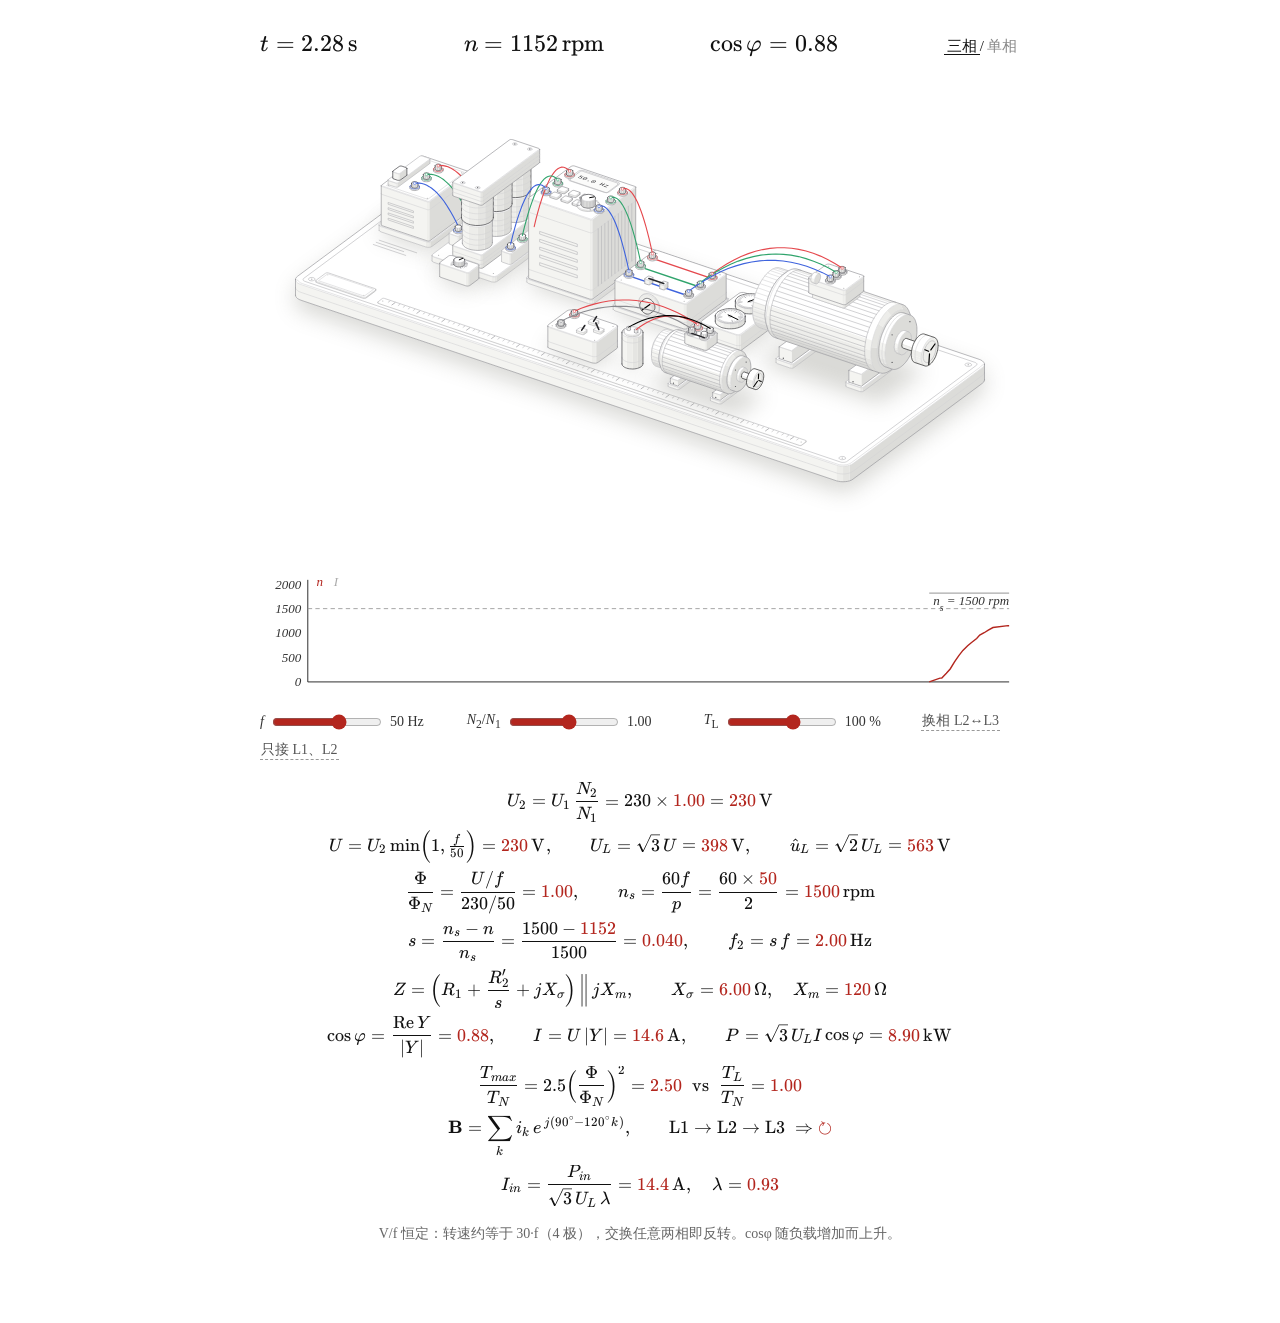
==== commit 8e0ce8f5: "Fix motor bench: keep model running when scrolled, values at 0 Hz Co-Authored-By: Claude Opus 5.5 <n" ====
--- a/motor/index.html
+++ b/motor/index.html
@@ -949,6 +949,7 @@
   const dir = st.swap ? -1 : 1;
   const imp = (s) => { const R = R0 + Rr / s, d = R * R + X * X; const g = R / d, b = -X / d - 1 / Xm; const y = Math.hypot(g, b); return { y, pf: g / y }; };
   const out = { f, Vs, V, VL: Math.sqrt(3) * V, ns, phi, dir, s: 1, target: 0, I: 0, pf: 0, P: 0, mode: "run" };
+  out.UL = 400 * a; out.Ilim = st.open ? 0.6 * 18 : 18 * 1.5; out.Iin = 0; out.lam = 0; out.Pin = 0;
   if (f < 0.5 || V < 5) { out.mode = "off"; return out; }
   const cap = 2.5;                           // breakdown torque in rated units, at rated flux
   if (load > cap * phi * phi) {             // load beyond breakdown: stall
@@ -1106,7 +1107,7 @@
   drawField();
   tick1(dt, now);
   drawMains(dt);
-  frame = visible ? requestAnimationFrame(tick) : 0;
+  frame = requestAnimationFrame(tick);   // keep the model running even when the drawing is scrolled away
 }
 
 const NS = "http://www.w3.org/2000/svg";
@@ -1373,7 +1374,7 @@
   L.push(st.open
     ? "I_{in}=\\frac{P_{in}}{U_L\\,\\lambda}=" + v(fx(m.Iin, 1)) + "\\,\\mathrm A,\\quad \\lambda=" + v(m.lam ? fx(m.lam, 2) : "—") + ",\\quad I\\le 0.6\\times18=" + v(fx(m.Ilim, 1)) + "\\,\\mathrm A"
     : "I_{in}=\\frac{P_{in}}{\\sqrt3\\,U_L\\,\\lambda}=" + v(fx(m.Iin, 1)) + "\\,\\mathrm A,\\quad \\lambda=" + v(m.lam ? fx(m.lam, 2) : "—"));
-  return { top: ["n=" + fx(n, 0) + "\\,\\mathrm{rpm}", "\\cos\\varphi=" + (on ? fx(m.pf, 2) : "—")], lines: L, series: [{ value: n, color: "#b3261e", label: "n" }, { value: m.I, color: "#aaa", label: "I" }], max: 1600, ref: { value: m.ns, label: "n<tspan baseline-shift=\"sub\" font-size=\"9\">s</tspan> = " + Math.round(m.ns) + " rpm" }, say: $("msg").textContent };
+  return { top: ["n=" + fx(n, 0) + "\\,\\mathrm{rpm}", "\\cos\\varphi=" + (on ? fx(m.pf, 2) : "—")], lines: L, series: [{ value: n, color: "#b3261e", label: "n" }, { value: m.I, color: "#aaa", label: "I" }], max: Math.max(1600, Math.ceil(m.ns * 1.15 / 500) * 500), ref: { value: m.ns, label: "n<tspan baseline-shift=\"sub\" font-size=\"9\">s</tspan> = " + Math.round(m.ns) + " rpm" }, say: $("msg").textContent };
 }
 function eq1() {
   const m = M1, q = st1, n = Math.abs(speed1), on = m.mode !== "off";
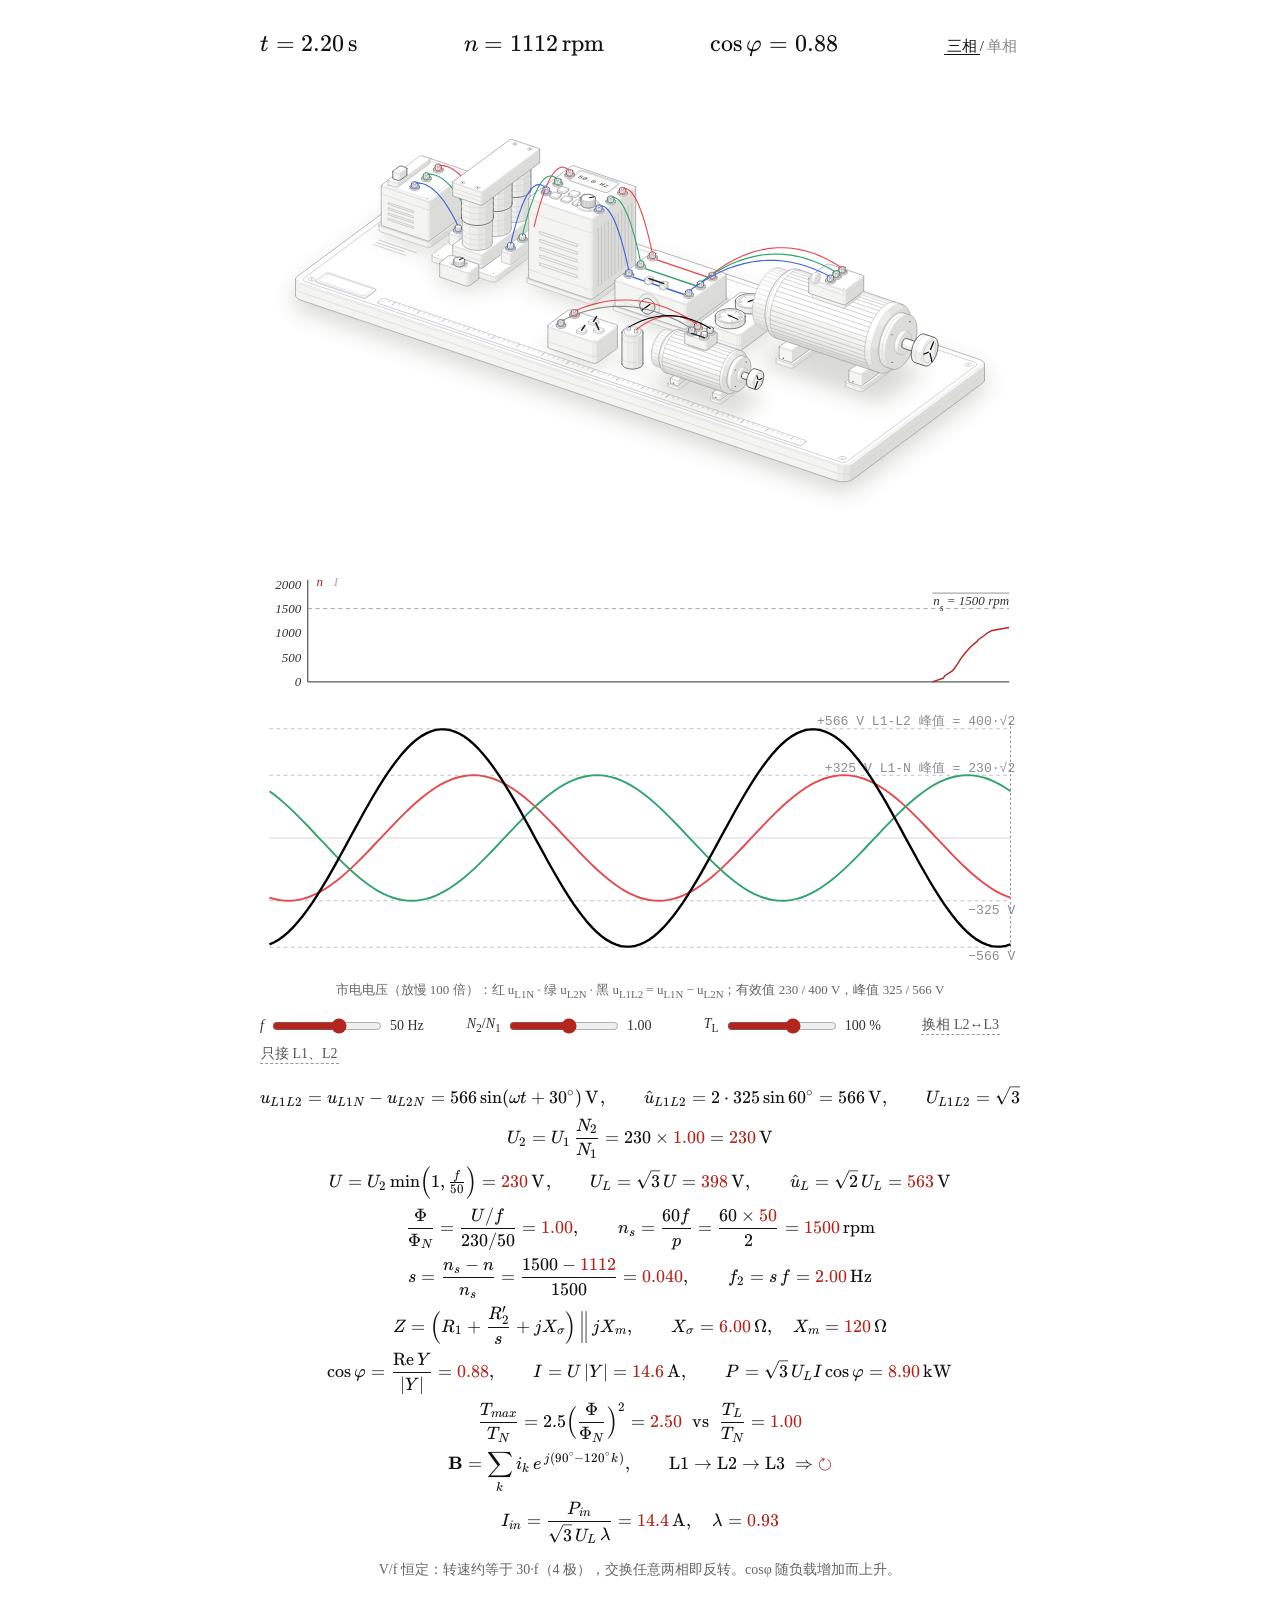
==== commit 7ffcc35b: "Motor bench: add mains L1-N / L1-L2 waveform and formula Co-Authored-By: Claude Opus 5.5 <noreply@an" ====
--- a/motor/index.html
+++ b/motor/index.html
@@ -175,6 +175,7 @@
 .cl-eq .katex-display{margin:.55em 0;overflow-x:auto;overflow-y:hidden}
 .cl-say{font-size:14px;color:#666;margin:8px 0 0;min-height:2.6em;text-align:center}
 .cl-hidden{display:none}
+.cl-panel{margin:6px 0 0}.cl-panel svg{display:block;width:100%;height:auto}.cl-panel .cl-cap{font-size:13px;color:#666;text-align:center;margin:2px 0 0}
 @media (max-width:600px){.cl-top{font-size:15px}.cl-eq{font-size:13px}.cl-eq .katex-display{margin:.35em 0}}
 </style>
 <style>@font-face{font-family:KaTeX_AMS;font-style:normal;font-weight:400;src:url([data-uri]) format("woff2")}@font-face{font-family:KaTeX_Caligraphic;font-style:normal;font-weight:700;src:url([data-uri]) format("woff2")}@font-face{font-family:KaTeX_Caligraphic;font-style:normal;font-weight:400;src:url([data-uri]) format("woff2")}@font-face{font-family:KaTeX_Fraktur;font-style:normal;font-weight:700;src:url([data-uri]) format("woff2")}@font-face{font-family:KaTeX_Fraktur;font-style:normal;font-weight:400;src:url([data-uri]) format("woff2")}@font-face{font-family:KaTeX_Main;font-style:normal;font-weight:700;src:url([data-uri]) format("woff2")}@font-face{font-family:KaTeX_Main;font-style:italic;font-weight:700;src:url([data-uri]) format("woff2")}@font-face{font-family:KaTeX_Main;font-style:italic;font-weight:400;src:url([data-uri]) format("woff2")}@font-face{font-family:KaTeX_Main;font-style:normal;font-weight:400;src:url([data-uri]) format("woff2")}@font-face{font-family:KaTeX_Math;font-style:italic;font-weight:700;src:url([data-uri]) format("woff2")}@font-face{font-family:KaTeX_Math;font-style:italic;font-weight:400;src:url([data-uri]) format("woff2")}@font-face{font-family:"KaTeX_SansSerif";font-style:normal;font-weight:700;src:url([data-uri]) format("woff2")}@font-face{font-family:"KaTeX_SansSerif";font-style:italic;font-weight:400;src:url([data-uri]) format("woff2")}@font-face{font-family:"KaTeX_SansSerif";font-style:normal;font-weight:400;src:url([data-uri]) format("woff2")}@font-face{font-family:KaTeX_Script;font-style:normal;font-weight:400;src:url([data-uri]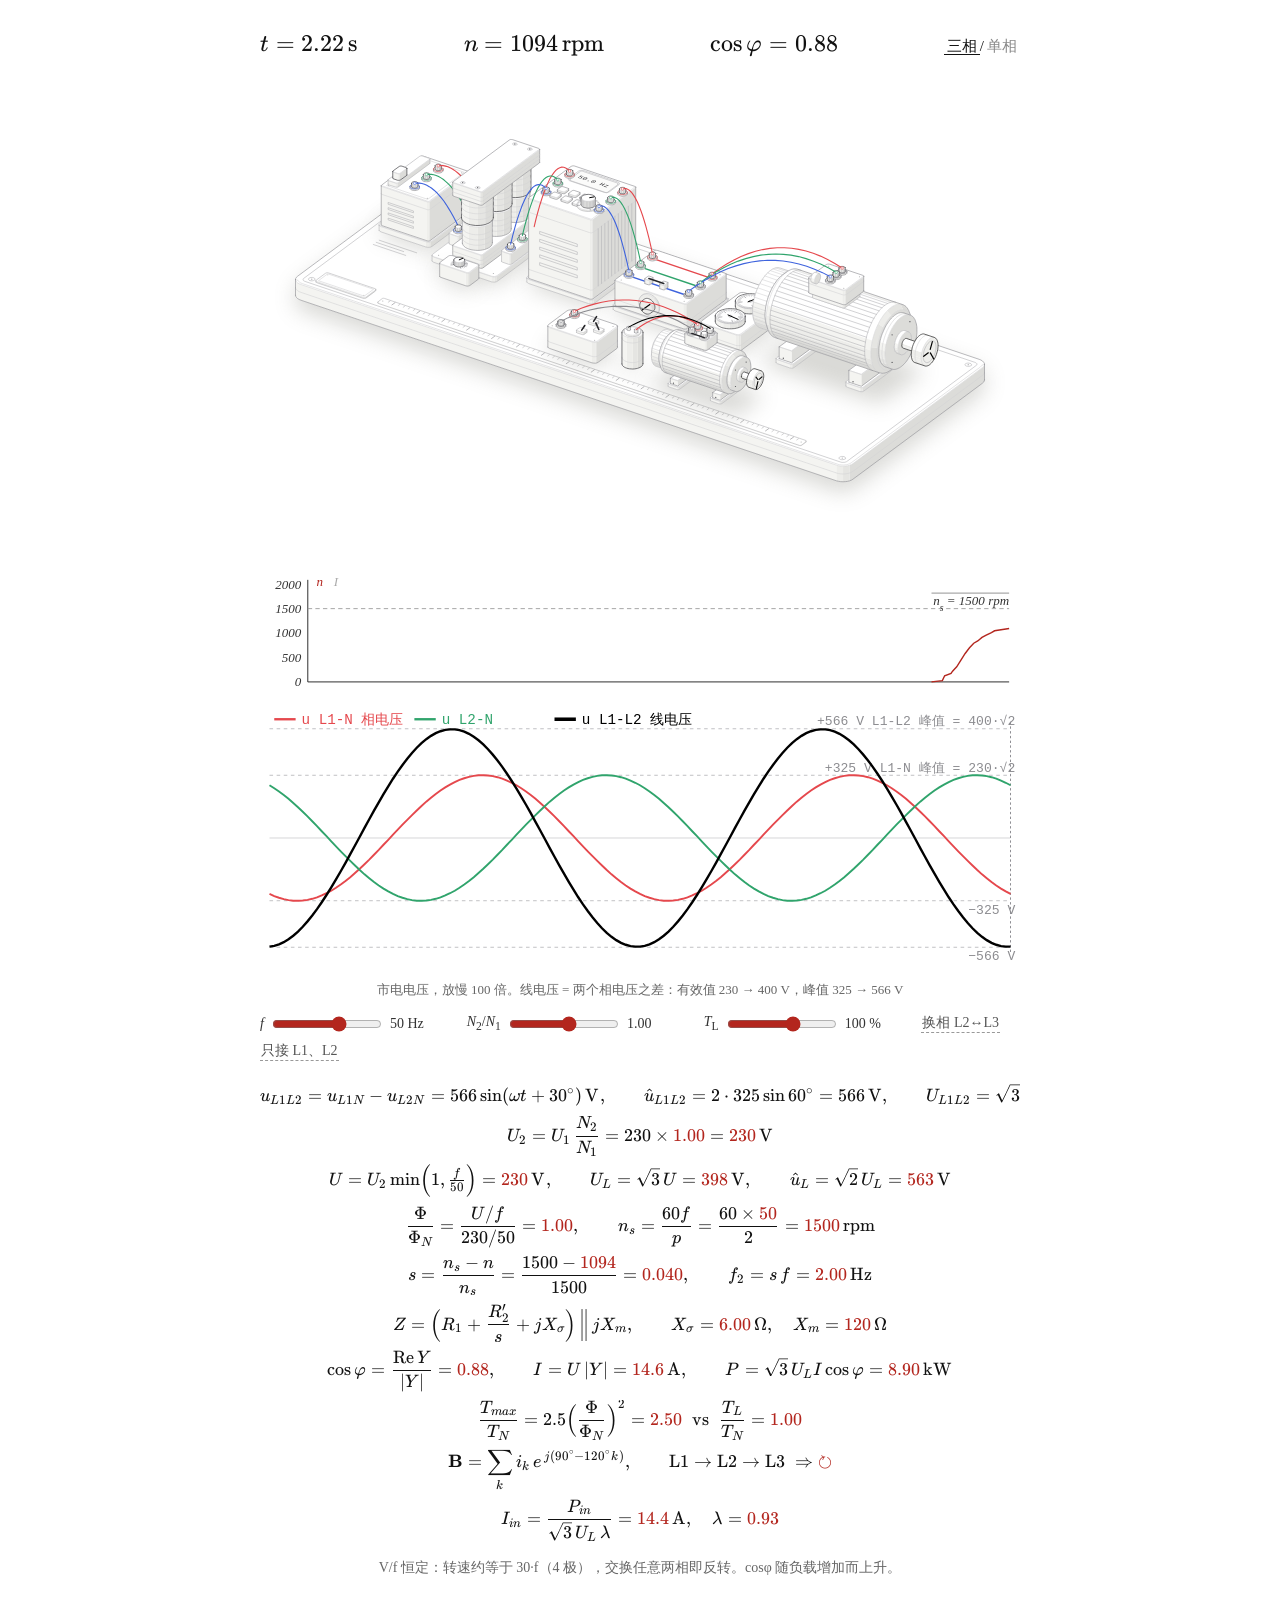
==== commit 24e185b7: "Motor bench: coloured legends, single-phase field and currents in clean view Co-Authored-By: Claude " ====
--- a/motor/index.html
+++ b/motor/index.html
@@ -175,7 +175,7 @@
 .cl-eq .katex-display{margin:.55em 0;overflow-x:auto;overflow-y:hidden}
 .cl-say{font-size:14px;color:#666;margin:8px 0 0;min-height:2.6em;text-align:center}
 .cl-hidden{display:none}
-.cl-panel{margin:6px 0 0}.cl-panel svg{display:block;width:100%;height:auto}.cl-panel .cl-cap{font-size:13px;color:#666;text-align:center;margin:2px 0 0}
+.cl-panel{margin:6px 0 0}.cl-panel[hidden]{display:none}.cl-grid2{display:grid;grid-template-columns:minmax(0,220fr) minmax(0,420fr);gap:8px;align-items:center}@media (max-width:600px){.cl-grid2{grid-template-columns:1fr}.cl-grid2 svg:first-child{max-width:260px;margin:0 auto}}.cl-panel svg{display:block;width:100%;height:auto}.cl-panel .cl-cap{font-size:13px;color:#666;text-align:center;margin:2px 0 0}
 @media (max-width:600px){.cl-top{font-size:15px}.cl-eq{font-size:13px}.cl-eq .katex-display{margin:.35em 0}}
 </style>
 <style>@font-face{font-family:KaTeX_AMS;font-style:normal;font-weight:400;src:url([data-uri]) format("woff2")}@font-face{font-family:KaTeX_Caligraphic;font-style:normal;font-weight:700;src:url([data-uri]) format("woff2")}@font-face{font-family:KaTeX_Caligraphic;font-style:normal;font-weight:400;src:url([data-uri]) format("woff2")}@font-face{font-family:KaTeX_Fraktur;font-style:normal;font-weight:700;src:url([data-uri]) format("woff2")}@font-face{font-family:KaTeX_Fraktur;font-style:normal;font-weight:400;src:url([data-uri]) format("woff2")}@font-face{font-family:KaTeX_Main;font-style:normal;font-weight:700;src:url([data-uri]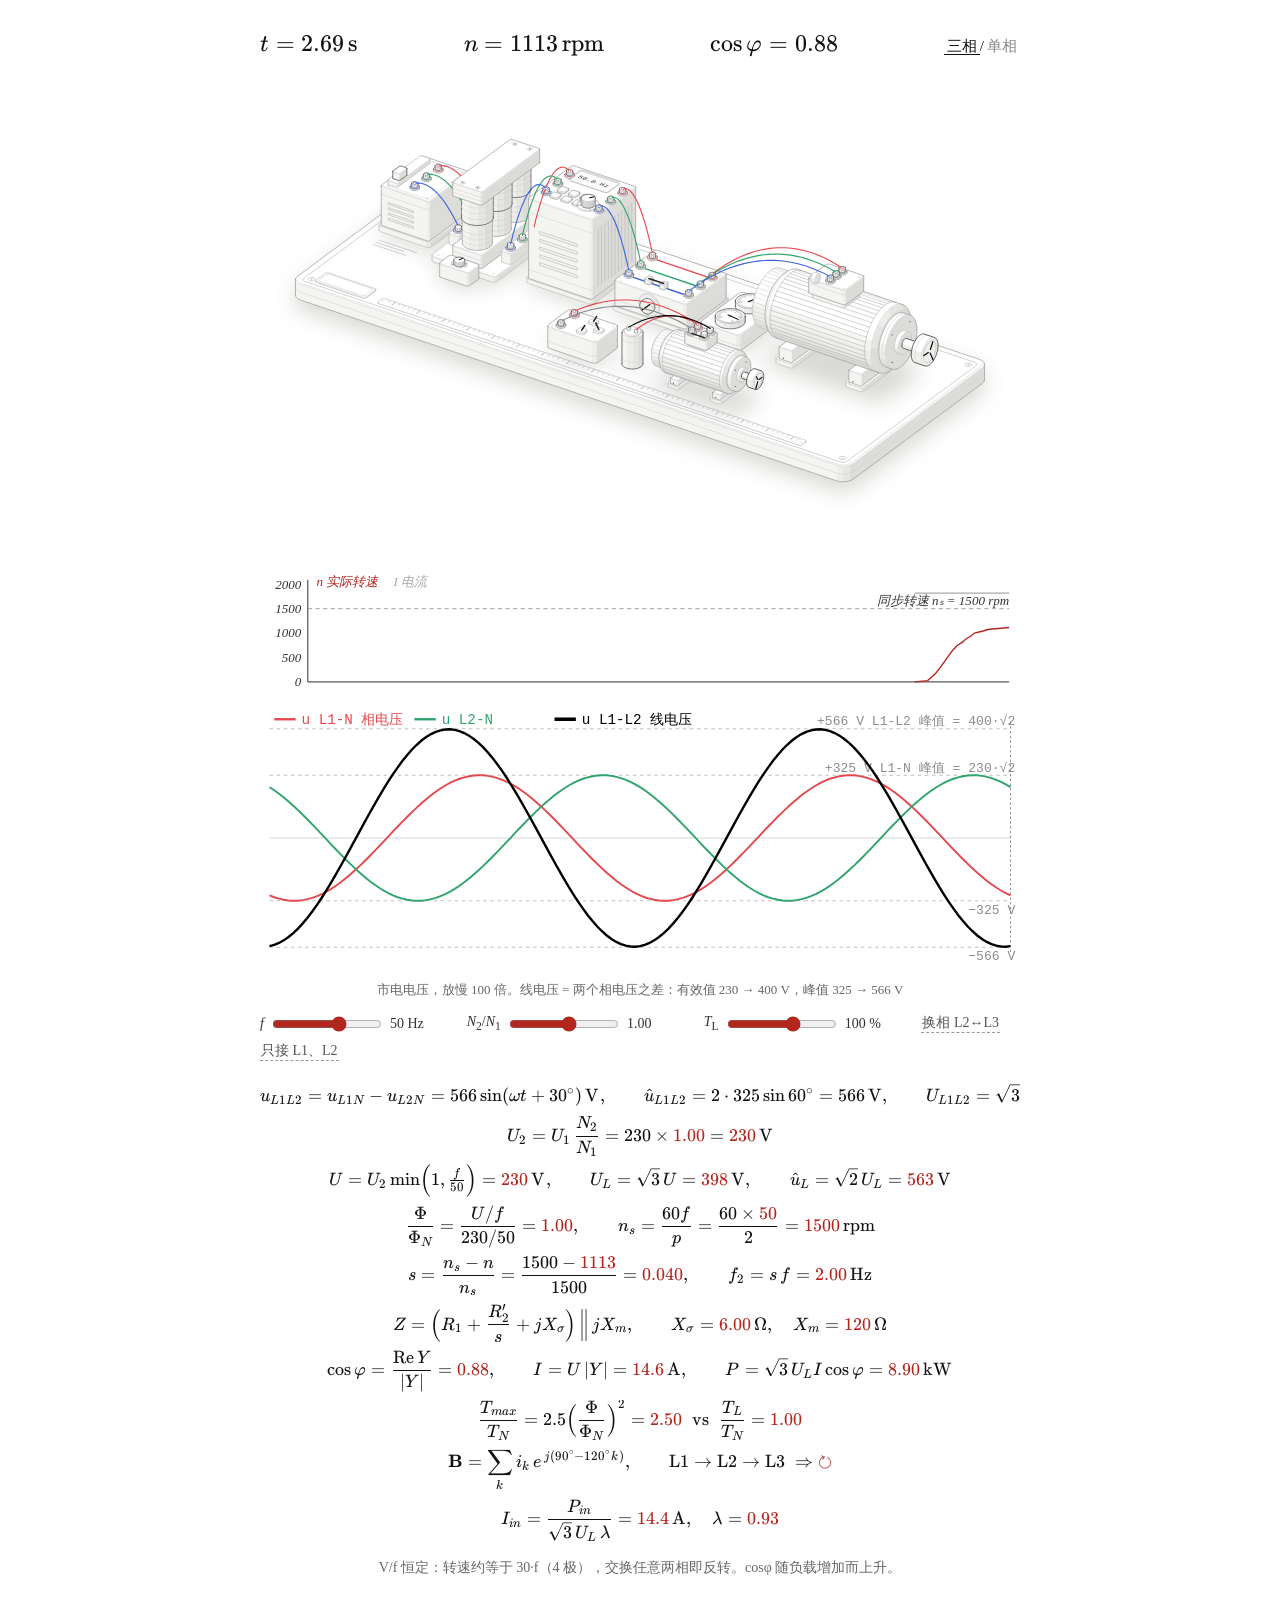
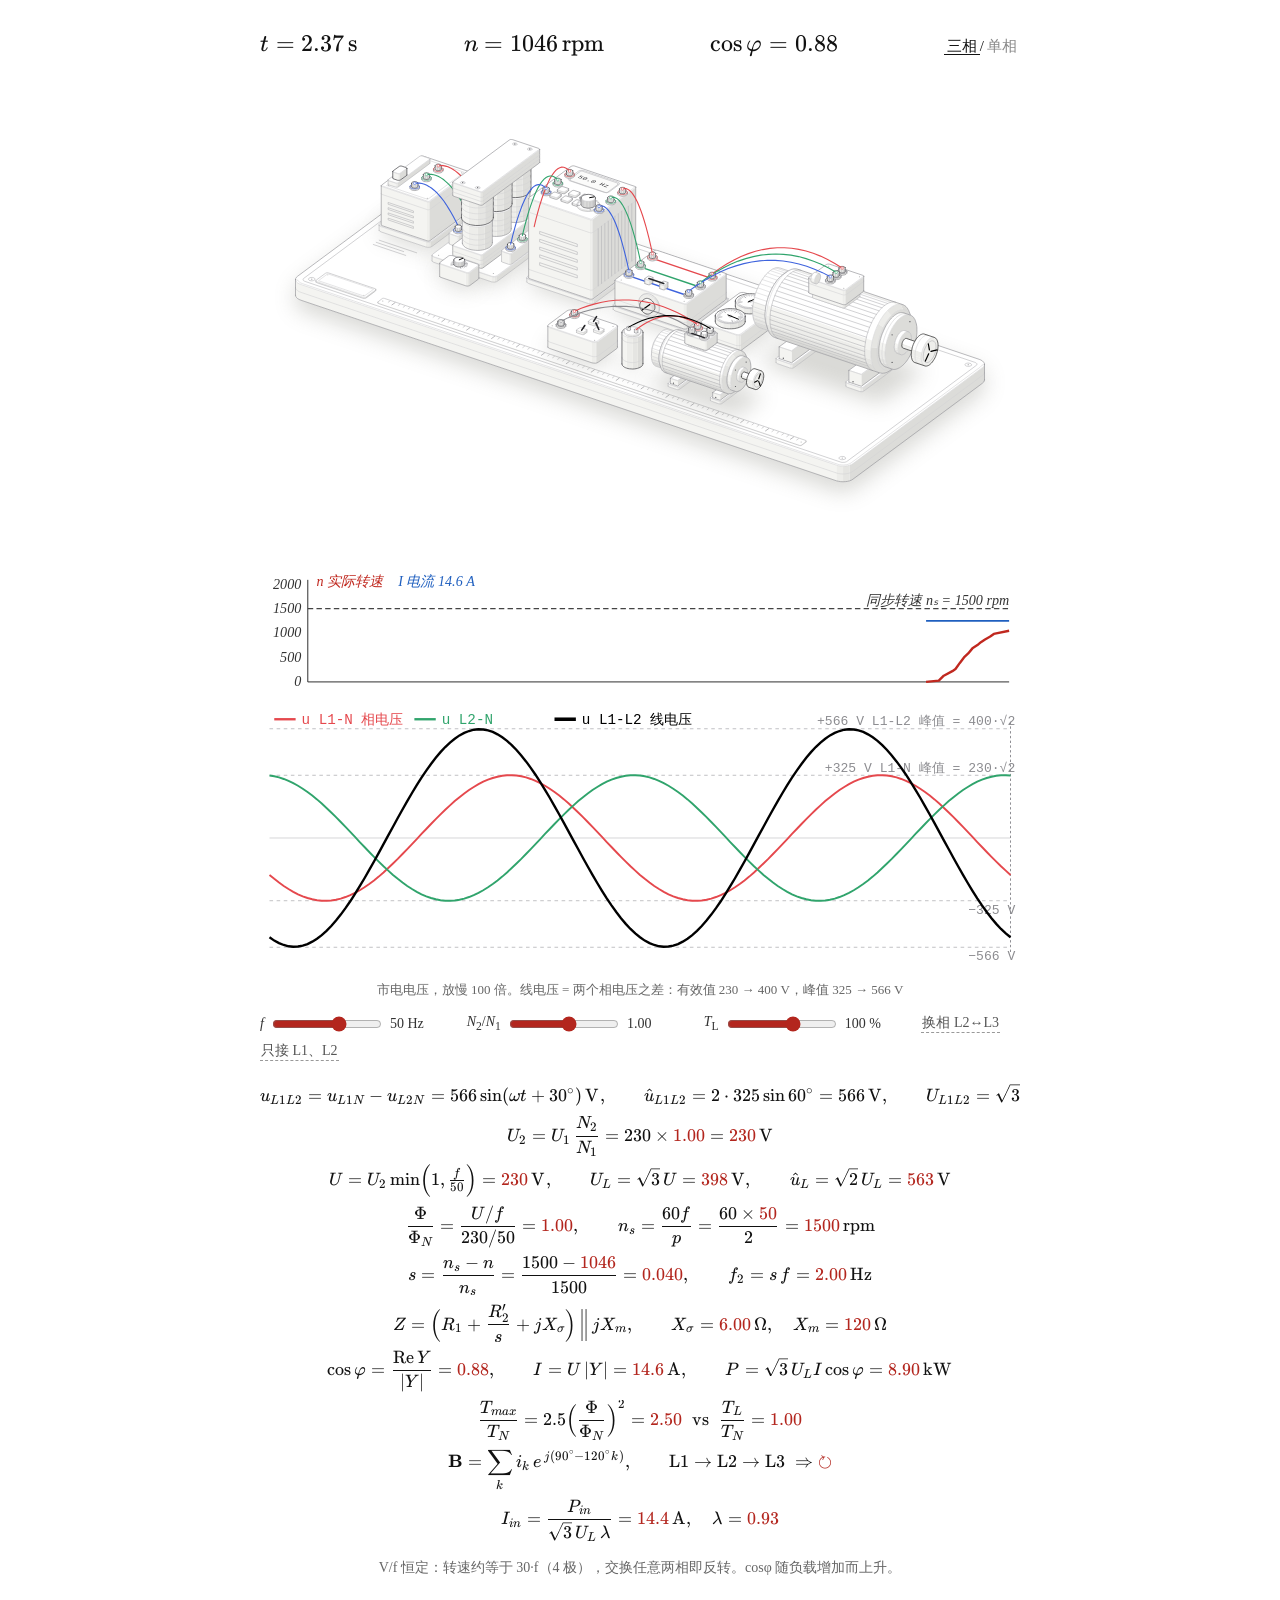
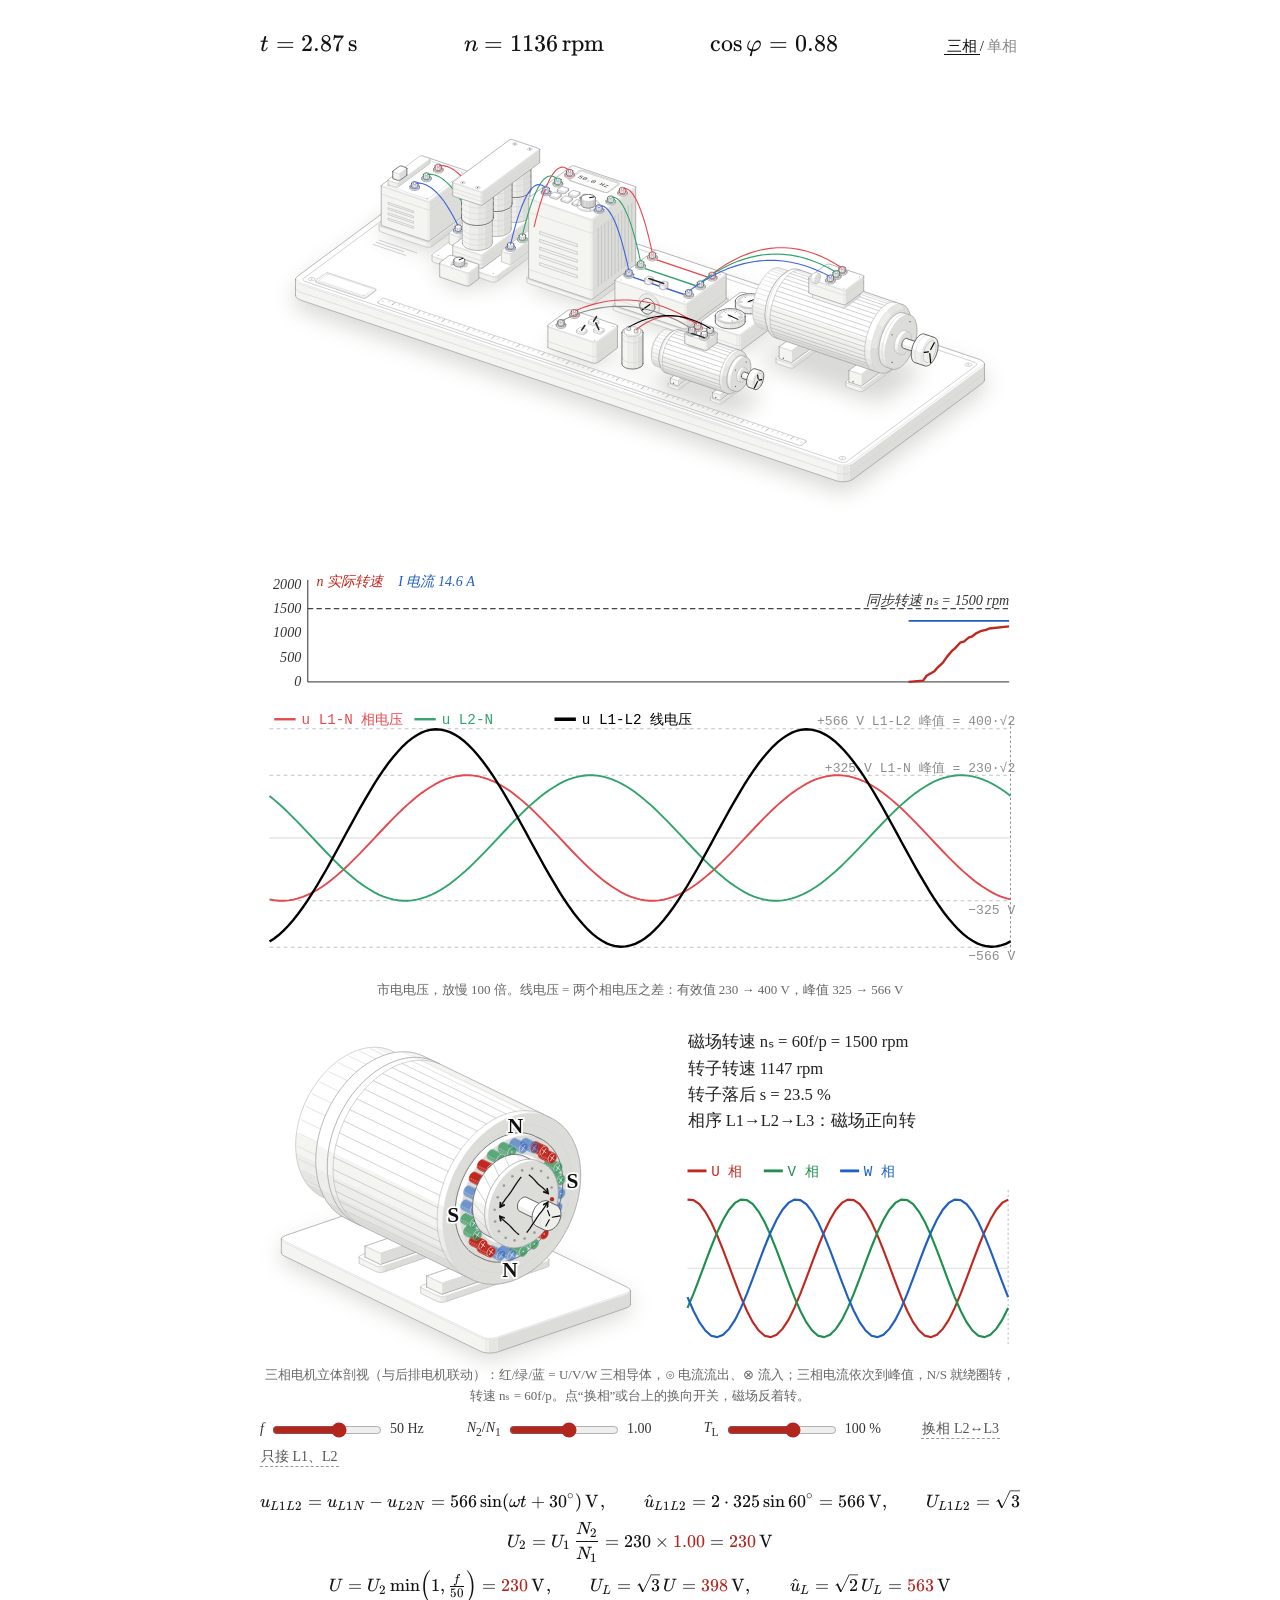
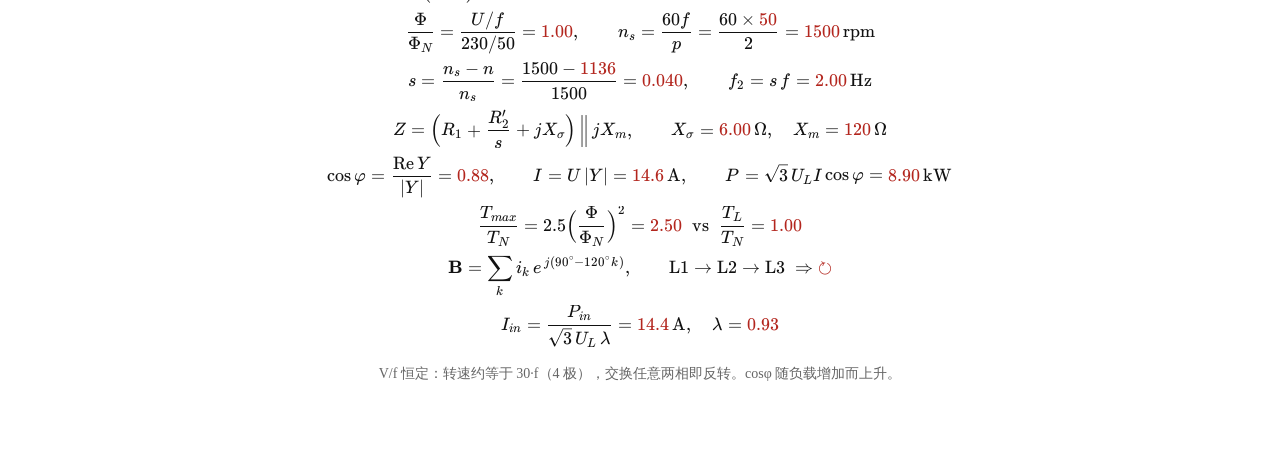
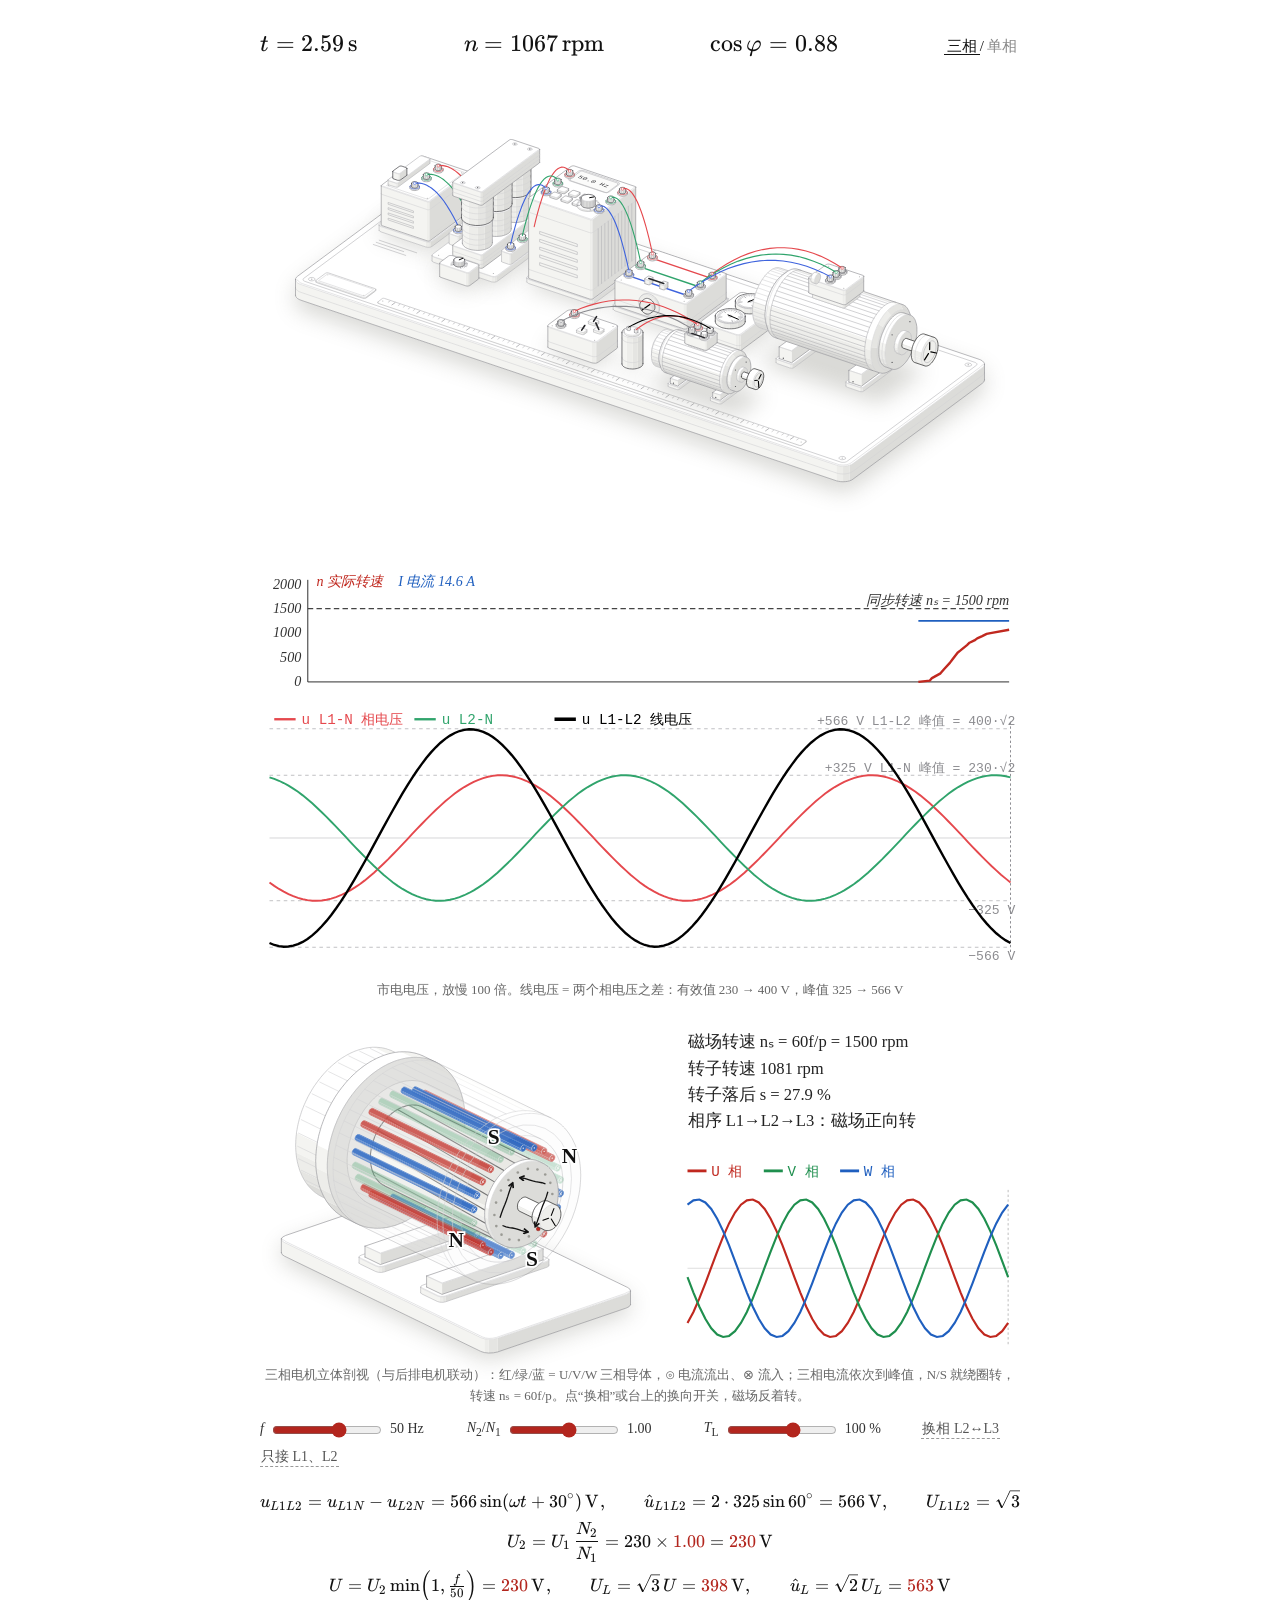
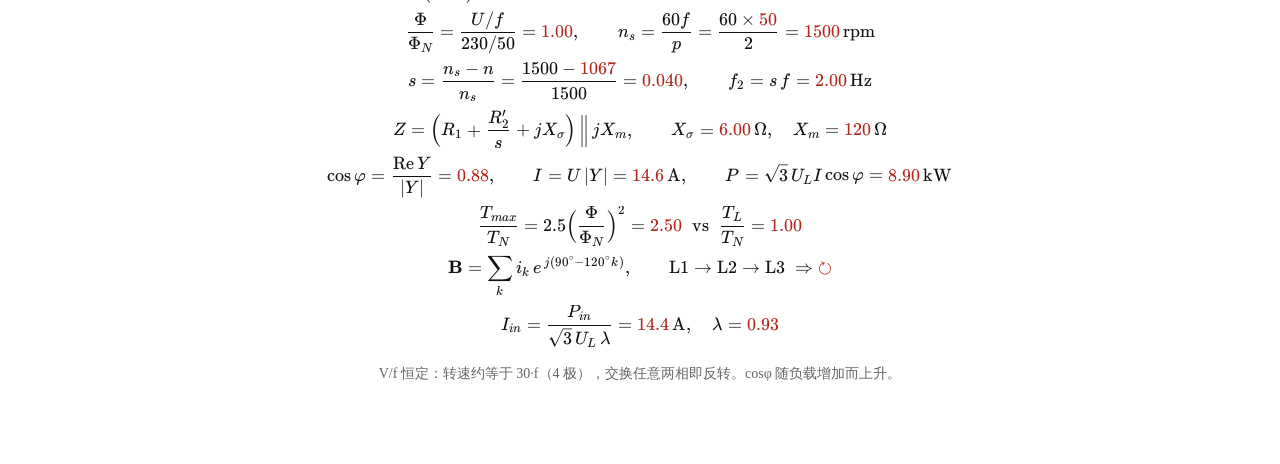
